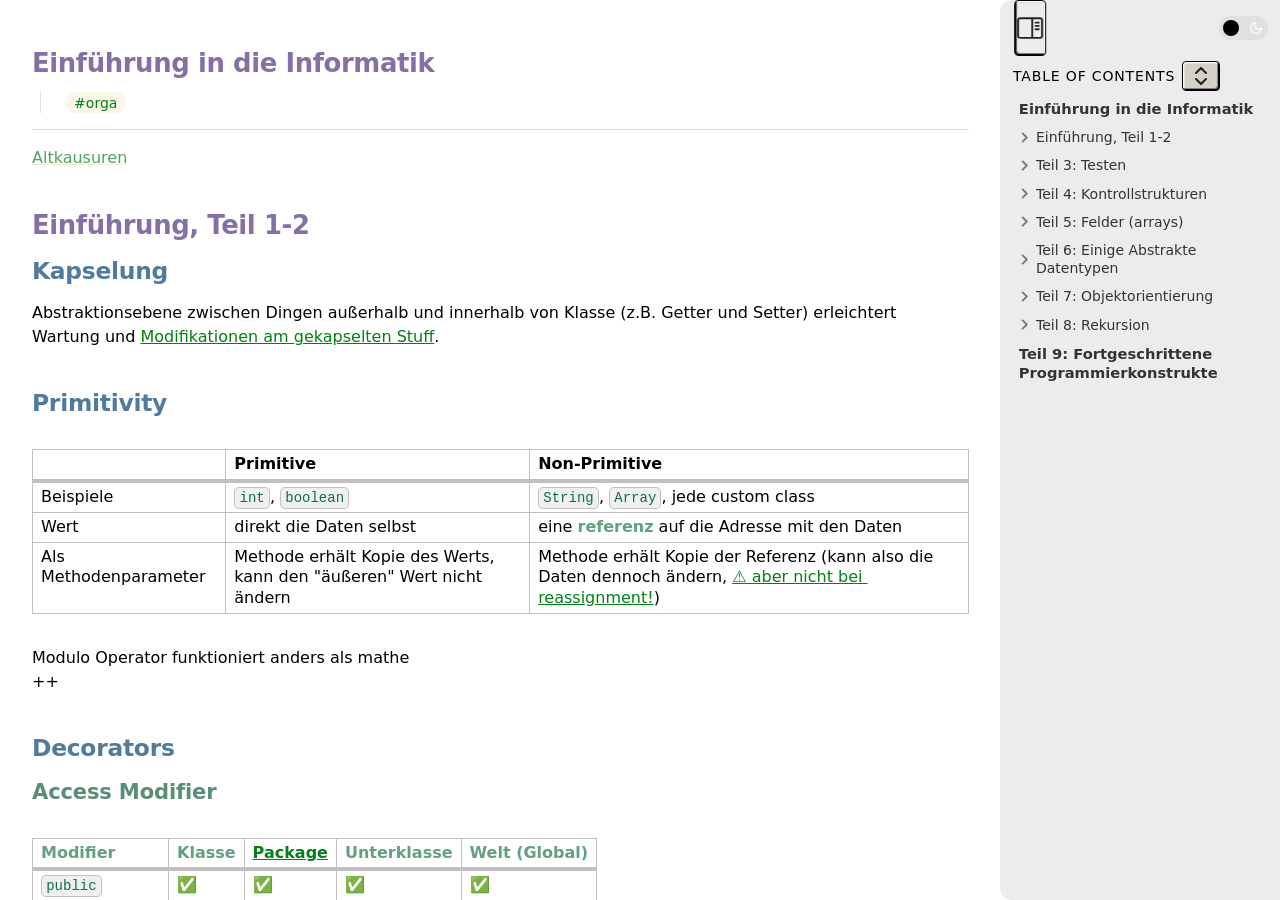
==== HTML Exports/einführung-in-die-informatik.html @ dd79abf9 "I immediately regret this commit." ====
<!DOCTYPE html> <html lang="en"><head>
<title>Einführung in die Informatik</title>
<base href=".">
<meta name="pathname" content="einführung-in-die-informatik.html">
<meta name="description" content="eidi - Einführung in die Informatik">
<meta property="og:title" content="Einführung in die Informatik">
<meta property="og:description" content="eidi - Einführung in die Informatik">
<meta property="og:type" content="website">
<meta property="og:url" content="einführung-in-die-informatik.html">
<meta property="og:image" content="attachments/pasted-image-20260131162811.png">
<meta charset="UTF-8"><meta property="og:site_name" content="eidi"><meta name="viewport" content="width=device-width, initial-scale=1.0, user-scalable=yes, minimum-scale=1.0, maximum-scale=5.0"><link rel="alternate" type="application/rss+xml" title="RSS Feed" href="site-lib/rss.xml"><script async="" id="webpage-script" src="site-lib/scripts/webpage.js" onload="this.onload=null;this.setAttribute(&quot;loaded&quot;, &quot;true&quot;)"></script><link rel="icon" href="site-lib/media/favicon.png"><link rel="stylesheet" href="site-lib/styles/obsidian.css"><link rel="stylesheet" href="site-lib/styles/theme.css"><link rel="preload" href="site-lib/styles/global-variable-styles.css" as="style" onload="this.onload=null;this.rel='stylesheet'"><noscript><link rel="stylesheet" href="site-lib/styles/global-variable-styles.css"></noscript><link rel="preload" href="site-lib/styles/main-styles.css" as="style" onload="this.onload=null;this.rel='stylesheet'"><noscript><link rel="stylesheet" href="site-lib/styles/main-styles.css"></noscript><style>body{--line-width:40em;--line-width-adaptive:40em;--file-line-width:40em;--sidebar-width:min(20em, 80vw);--collapse-arrow-size:11px;--tree-vertical-spacing:1.3em;--sidebar-margin:12px}:root{background-color:#202124}.sidebar{height:100%;font-size:14px;z-index:10;min-width:calc(var(--sidebar-width) + var(--divider-width-hover));max-width:calc(var(--sidebar-width) + var(--divider-width-hover));position:relative;overflow:hidden;overflow:clip;transition:min-width ease-in-out,max-width ease-in-out;transition-duration:.2s;contain:size}#left-sidebar{left:0}#right-sidebar{right:0}.sidebar.is-collapsed{min-width:0;max-width:0}.sidebar.floating{position:absolute}.sidebar .leaf-content{height:100%;min-width:calc(var(--sidebar-width) - var(--divider-width-hover));top:0;padding:var(--sidebar-margin);padding-top:4em;line-height:var(--line-height-tight);background-color:var(--background-secondary);transition:background-color,border-right,border-left,box-shadow;transition-duration:var(--color-fade-speed);transition-timing-function:ease-in-out;position:absolute;display:flex;flex-direction:column}.sidebar:not(.is-collapsed) .leaf-content{min-width:calc(max(100%,var(--sidebar-width)) - 3px);max-width:calc(max(100%,var(--sidebar-width)) - 3px)}#left-sidebar-content{left:0;border-top-right-radius:var(--radius-l);border-bottom-right-radius:var(--radius-l)}#right-sidebar-content{right:0;border-top-left-radius:var(--radius-l);border-bottom-left-radius:var(--radius-l)}.sidebar #left-sidebar-content,.sidebar #right-sidebar-content{contain:none!important;container-type:normal!important;animation:none!important}.sidebar:has(.leaf-content:empty):has(.topbar-content:empty){display:none}.sidebar-topbar{height:calc(2.3em + 2 * var(--sidebar-margin));width:var(--sidebar-width);padding:var(--sidebar-margin);z-index:1;position:fixed;display:flex;align-items:center;transition:width ease-in-out;transition-duration:inherit}.sidebar.is-collapsed .sidebar-topbar{width:calc(2.3em + var(--sidebar-margin) * 2)}.sidebar .sidebar-topbar.is-collapsed{width:0}#left-sidebar .sidebar-topbar{left:0;flex-direction:row;border-top-right-radius:var(--radius-l)}#right-sidebar .sidebar-topbar{right:0;flex-direction:row-reverse;border-top-left-radius:var(--radius-l)}#left-sidebar .topbar-content{margin-right:calc(2.3em + var(--sidebar-margin));flex-direction:row}#right-sidebar .topbar-content{margin-left:calc(2.3em + var(--sidebar-margin));flex-direction:row-reverse}.topbar-content{overflow:hidden visible;overflow:clip visible;width:100%;height:100%;display:flex;align-items:center;transition:inherit}.sidebar.is-collapsed .topbar-content{width:0;transition:inherit}.clickable-icon.sidebar-collapse-icon{background-color:transparent;color:var(--icon-color-focused);padding:2px!important;margin:0!important;height:100%!important;width:2.3em!important;margin-inline:0.14em!important;position:absolute}#left-sidebar .clickable-icon.sidebar-collapse-icon{transform:rotateY(180deg);right:var(--sidebar-margin)}#right-sidebar .clickable-icon.sidebar-collapse-icon{transform:rotateY(180deg);left:var(--sidebar-margin)}.clickable-icon.sidebar-collapse-icon svg.svg-icon{width:100%;height:100%}.feature-title{margin-left:1px;text-transform:uppercase;letter-spacing:.06em;margin-top:.75em;margin-bottom:.75em}.feature-header{display:flex;align-items:center;padding-top:0;font-size:1em;padding-left:0}body.floating-sidebars .sidebar{position:absolute}body{transition:background-color var(--color-fade-speed) ease-in-out}#navbar:not(:empty){display:flex;align-items:center;justify-content:space-between;padding:.5em 1em;width:100%}#main{display:flex;flex-direction:column;height:100%;width:100%;align-items:stretch;justify-content:center}#main-horizontal{display:flex;flex-direction:row;flex-grow:1;width:100%;align-items:stretch;justify-content:center}#center-content{flex-basis:100%;max-width:100%;width:100%;height:100%;display:flex;flex-direction:column;align-items:center;transition:opacity .2s ease-in-out;contain:inline-size}.hide{opacity:0!important;transition:opacity .2s ease-in-out;pointer-events:none}#center-content>.obsidian-document{padding-left:2em;padding-right:1em;margin-bottom:0;width:100%;width:-webkit-fill-available;width:-moz-available;width:fill-available;transition:background-color var(--color-fade-speed) ease-in-out;border-top-right-radius:var(--window-radius,var(--radius-m));border-top-left-radius:var(--window-radius,var(--radius-m));overflow-x:hidden!important;overflow-y:auto!important;display:flex!important;flex-direction:column!important;align-items:center!important;contain:inline-size}body #center-content>.obsidian-document>.markdown-preview-sizer{padding-bottom:80vh;width:100%;max-width:var(--line-width);flex-basis:var(--line-width);transition:background-color var(--color-fade-speed) ease-in-out;contain:inline-size}#center-content>.obsidian-document>div{width:100%!important;transition:background-color var(--color-fade-speed) ease-in-out;contain:inline-size}#center-content>.obsidian-document:not([data-type=markdown]).embed{display:flex;padding:1em;height:100%;width:100%;align-items:center;justify-content:center}#center-content>.obsidian-document:not([data-type=markdown]).embed>*{max-width:100%;max-height:100%;object-fit:contain}:not(h1,h2,h3,h4,h5,h6,li):has(> :is(.math,table)){overflow-x:auto!important}#center-content>.obsidian-document:not([data-type=markdown]){overflow-x:auto;contain:content;padding:0;margin:0;height:100%}.obsidian-document[data-type=attachment]{display:flex;flex-direction:column;align-items:center;justify-content:center;height:100%;width:100%}.obsidian-document[data-type=attachment]>*{outline:0;border:none;box-shadow:none}.obsidian-document[data-type=attachment] :is(img){max-width:90%;max-height:90%;object-fit:contain}.obsidian-document[data-type=attachment]>:is(audio){width:100%;max-width:min(90%,var(--line-width))}.obsidian-document[data-type=attachment]>:is(embed,iframe,video){width:100%;height:100%;max-width:100%;max-height:100%;object-fit:contain}.canvas-wrapper>:is(.header,.footer){z-index:100;position:absolute;display:flex;justify-content:center;flex-direction:column;width:100%;align-items:center}.scroll-highlight{position:absolute;width:100%;height:100%;pointer-events:none;z-index:1000;background-color:hsla(var(--color-accent-hsl),.25);opacity:0;padding:1em;inset:50%;translate:-50% -50%;border-radius:var(--radius-s)}</style><script defer="">async function loadIncludes(){let e=document.querySelectorAll("link[itemprop='include']");for(const t of e){let e=t.getAttribute("href");try{let o="";if(e.startsWith("https:")||e.startsWith("http:")||"file:"!=window.location.protocol){const n=await fetch(e);if(!n.ok){console.log("Could not include file: "+e),t?.remove();continue}o=await n.text()}else{const t=document.getElementById(btoa(encodeURI(e)));if(t){const e=JSON.parse(decodeURI(atob(t.getAttribute("value")??"")));o=e?.data??""}}let n=document.createRange().createContextualFragment(o);t.before(n),t.remove(),console.log("Included text: "+o),console.log("Included file: "+e)}catch(o){t?.remove(),console.log("Could not include file: "+e,o);continue}}}document.addEventListener("DOMContentLoaded",(()=>{loadIncludes()}));let isFileProtocol="file:"==location.protocol;function waitLoadScripts(e,t){let o=e.map((e=>document.getElementById(e+"-script")));!function e(n){let l=o[n],c=n+1;l?(l&&"true"!=l.getAttribute("loaded")||n<o.length&&e(c),n<o.length&&l.addEventListener("load",(()=>e(c)))):n<o.length?e(c):t()}(0)}</script></head><body class="publish css-settings-manager styled-scrollbars show-inline-title show-ribbon is-focused"><script defer="">let theme=localStorage.getItem("theme")||(window.matchMedia("(prefers-color-scheme: dark)").matches?"dark":"light");"dark"==theme?(document.body.classList.add("theme-dark"),document.body.classList.remove("theme-light")):(document.body.classList.add("theme-light"),document.body.classList.remove("theme-dark")),window.innerWidth<480?document.body.classList.add("is-phone"):window.innerWidth<768?document.body.classList.add("is-tablet"):window.innerWidth<1024?document.body.classList.add("is-small-screen"):document.body.classList.add("is-large-screen")</script><div class="parsed-feature-container" style="display: contents;"><link itemprop="include" href="site-lib/html/custom-head-content-content.html"></div><div id="main"><div id="navbar"></div><div id="main-horizontal"><div id="left-content" class="leaf" style="--sidebar-width: var(--sidebar-width-left);"><div id="left-sidebar" class="sidebar"><div class="sidebar-handle"></div><div class="sidebar-topbar"><div class="topbar-content"></div><div class="clickable-icon sidebar-collapse-icon"><svg xmlns="http://www.w3.org/2000/svg" width="100%" height="100%" viewBox="0 0 24 24" fill="none" stroke="currentColor" stroke-width="3" stroke-linecap="round" stroke-linejoin="round" class="svg-icon"><path d="M21 3H3C1.89543 3 1 3.89543 1 5V19C1 20.1046 1.89543 21 3 21H21C22.1046 21 23 20.1046 23 19V5C23 3.89543 22.1046 3 21 3Z"></path><path d="M10 4V20"></path><path d="M4 7H7"></path><path d="M4 10H7"></path><path d="M4 13H7"></path></svg></div></div><div class="sidebar-content-wrapper"><div id="left-sidebar-content" class="leaf-content"></div></div><script defer="">let ls = document.querySelector("#left-sidebar"); ls.classList.toggle("is-collapsed", window.innerWidth < 768); ls.style.setProperty("--sidebar-width", localStorage.getItem("sidebar-left-width"));</script></div></div><div id="center-content" class="leaf"><div class="obsidian-document markdown-preview-view markdown-rendered node-insert-event allow-fold-headings allow-fold-lists show-indentation-guide is-readable-line-width" data-type="markdown"><style id="MJX-CHTML-styles"></style><pre class="frontmatter language-yaml" style="display: none;"><code class="language-yaml is-loaded"><span class="token key atrule">tags</span><span class="token punctuation">:</span> orga
<span class="token key atrule">fertig</span><span class="token punctuation">:</span> <span class="token boolean important">false</span>
<span class="token key atrule">klausur</span><span class="token punctuation">:</span> <span class="token datetime number">2026-02-09T00:00:00.000Z</span>
<span class="token key atrule">moodle</span><span class="token punctuation">:</span> <span class="token string">"[[https://eidi.tum.sexy]]"</span>
<span class="token key atrule">semester</span><span class="token punctuation">:</span> <span class="token number">1</span></code><button class="copy-code-button"><svg xmlns="http://www.w3.org/2000/svg" width="24" height="24" viewBox="0 0 24 24" fill="none" stroke="currentColor" stroke-width="2" stroke-linecap="round" stroke-linejoin="round" class="svg-icon lucide-copy"><rect x="8" y="8" width="14" height="14" rx="2" ry="2"></rect><path d="M4 16c-1.1 0-2-.9-2-2V4c0-1.1.9-2 2-2h10c1.1 0 2 .9 2 2"></path></svg></button></pre><div class="markdown-preview-sizer markdown-preview-section"><div class="header"><h1 class="page-title heading inline-title" id="Einführung_in_die_Informatik_0">Einführung in die Informatik</h1><div class="data-bar"></div></div><div class="markdown-preview-pusher" style="width: 1px; height: 0.1px; margin-bottom: 0px;"></div><div class="el-p"><p dir="auto"><a data-href="Altkausuren" href="module/semester-1/eidi/altkausuren.html" class="internal-link" target="_self" rel="noopener nofollow">Altkausuren</a></p></div><div class="el-h1"><h1 data-heading="Einführung, Teil 1-2" dir="auto" class="heading" id="Einführung,_Teil_1-2_0"><span class="heading-collapse-indicator collapse-indicator collapse-icon"><svg xmlns="http://www.w3.org/2000/svg" width="24" height="24" viewBox="0 0 24 24" fill="none" stroke="currentColor" stroke-width="2" stroke-linecap="round" stroke-linejoin="round" class="svg-icon right-triangle"><path d="M3 8L12 17L21 8"></path></svg></span>Einführung, Teil 1-2</h1></div><div class="el-h2"><h2 data-heading="Kapselung" dir="auto" class="heading" id="Kapselung_0"><span class="heading-collapse-indicator collapse-indicator collapse-icon"><svg xmlns="http://www.w3.org/2000/svg" width="24" height="24" viewBox="0 0 24 24" fill="none" stroke="currentColor" stroke-width="2" stroke-linecap="round" stroke-linejoin="round" class="svg-icon right-triangle"><path d="M3 8L12 17L21 8"></path></svg></span>Kapselung</h2></div><div class="el-p"><p dir="auto">Abstraktionsebene zwischen Dingen außerhalb und innerhalb von Klasse (z.B. Getter und Setter) erleichtert Wartung und <a data-tooltip-position="top" aria-label="Komposition statt Vererbung!" data-href="#Komposition statt Vererbung!" href="einführung-in-die-informatik.html#Komposition_statt_Vererbung!_0" class="internal-link" target="_self" rel="noopener nofollow">Modifikationen am gekapselten Stuff</a>.</p></div><div class="el-h2"><h2 data-heading="Primitivity" dir="auto" class="heading" id="Primitivity_0"><span class="heading-collapse-indicator collapse-indicator collapse-icon"><svg xmlns="http://www.w3.org/2000/svg" width="24" height="24" viewBox="0 0 24 24" fill="none" stroke="currentColor" stroke-width="2" stroke-linecap="round" stroke-linejoin="round" class="svg-icon right-triangle"><path d="M3 8L12 17L21 8"></path></svg></span>Primitivity</h2></div><div class="el-table" dir="auto" style="overflow-x: auto;"><table>
<thead>
<tr>
<th dir="auto"></th>
<th dir="ltr">Primitive</th>
<th dir="ltr">Non-Primitive</th>
</tr>
</thead>
<tbody>
<tr>
<td dir="ltr">Beispiele</td>
<td dir="ltr"><code>int</code>, <code>boolean</code></td>
<td dir="ltr"><code>String</code>, <code>Array</code>, jede custom class</td>
</tr>
<tr>
<td dir="ltr">Wert</td>
<td dir="ltr">direkt die Daten selbst</td>
<td dir="ltr">eine <strong>referenz</strong> auf die Adresse mit den Daten</td>
</tr>
<tr>
<td dir="ltr">Als Methodenparameter</td>
<td dir="ltr">Methode erhält Kopie des Werts, kann den "äußeren" Wert nicht ändern</td>
<td dir="ltr">Methode erhält Kopie der Referenz (kann also die Daten dennoch ändern, <a data-tooltip-position="top" aria-label="Call-by-Value (Referenzen)" data-href="#Call-by-Value (Referenzen)" href="einführung-in-die-informatik.html#Call-by-Value_(Referenzen)_0" class="internal-link" target="_self" rel="noopener nofollow">⚠️ aber nicht bei reassignment!</a>)</td>
</tr>
</tbody>
</table></div><div class="el-p"><p dir="auto">Modulo Operator funktioniert anders als mathe<br>
++ </p></div><div class="el-h2"><h2 data-heading="Decorators" dir="auto" class="heading" id="Decorators_0"><span class="heading-collapse-indicator collapse-indicator collapse-icon"><svg xmlns="http://www.w3.org/2000/svg" width="24" height="24" viewBox="0 0 24 24" fill="none" stroke="currentColor" stroke-width="2" stroke-linecap="round" stroke-linejoin="round" class="svg-icon right-triangle"><path d="M3 8L12 17L21 8"></path></svg></span>Decorators</h2></div><div class="el-h3"><h3 data-heading="Access Modifier" dir="auto" class="heading" id="Access_Modifier_0"><span class="heading-collapse-indicator collapse-indicator collapse-icon"><svg xmlns="http://www.w3.org/2000/svg" width="24" height="24" viewBox="0 0 24 24" fill="none" stroke="currentColor" stroke-width="2" stroke-linecap="round" stroke-linejoin="round" class="svg-icon right-triangle"><path d="M3 8L12 17L21 8"></path></svg></span>Access Modifier</h3></div><div class="el-table" dir="ltr" style="overflow-x: auto;"><table>
<thead>
<tr>
<th dir="ltr"><strong>Modifier</strong></th>
<th dir="ltr"><strong>Klasse</strong></th>
<th dir="ltr"><strong><a data-href="#Package" href="einführung-in-die-informatik.html#Package_0" class="internal-link" target="_self" rel="noopener nofollow">Package</a></strong></th>
<th dir="ltr"><strong>Unterklasse</strong></th>
<th dir="ltr"><strong>Welt (Global)</strong></th>
</tr>
</thead>
<tbody>
<tr>
<td dir="ltr"><code>public</code></td>
<td dir="auto">✅</td>
<td dir="auto">✅</td>
<td dir="auto">✅</td>
<td dir="auto">✅</td>
</tr>
<tr>
<td dir="ltr"><code>protected</code></td>
<td dir="auto">✅</td>
<td dir="auto">✅</td>
<td dir="auto">✅</td>
<td dir="auto">❌</td>
</tr>
<tr>
<td dir="ltr"><em>(kein Keyword)</em></td>
<td dir="auto">✅</td>
<td dir="auto">✅</td>
<td dir="auto">❌</td>
<td dir="auto">❌</td>
</tr>
<tr>
<td dir="ltr"><code>private</code></td>
<td dir="auto">✅</td>
<td dir="auto">❌</td>
<td dir="auto">❌</td>
<td dir="auto">❌</td>
</tr>
</tbody>
</table></div><div class="el-h3"><h3 data-heading="Other Keywords" dir="auto" class="heading" id="Other_Keywords_0"><span class="heading-collapse-indicator collapse-indicator collapse-icon"><svg xmlns="http://www.w3.org/2000/svg" width="24" height="24" viewBox="0 0 24 24" fill="none" stroke="currentColor" stroke-width="2" stroke-linecap="round" stroke-linejoin="round" class="svg-icon right-triangle"><path d="M3 8L12 17L21 8"></path></svg></span>Other Keywords</h3></div><div class="el-table" dir="ltr" style="overflow-x: auto;"><table>
<thead>
<tr>
<th dir="ltr"><em>decorator</em></th>
<th dir="ltr"><em>function</em></th>
</tr>
</thead>
<tbody>
<tr>
<td dir="ltr"><code>abstract</code></td>
<td dir="ltr">- Methoden: Deklarierung ohne Implementierung<br>- Klassen: uninstanziierbar -&gt; kann keine Objekte haben (see also: <a data-tooltip-position="top" aria-label="Abstraktion/ Interface s" data-href="#Abstraktion/ Interface s" href="#Abstraktion/ Interface s" class="internal-link" target="_self" rel="noopener nofollow">Interfaces</a>)<br>- Alle Klassen, die mindestens eine <code>abstract</code> Methode haben, <strong>müssen</strong> <code>abstract</code> sein</td>
</tr>
<tr>
<td dir="ltr"><code>final</code></td>
<td dir="ltr">- Variablen<br>  - <a data-tooltip-position="top" aria-label="Primitivity" data-href="#Primitivity" href="einführung-in-die-informatik.html#Primitivity_0" class="internal-link" target="_self" rel="noopener nofollow">primitives</a>: Konstanter Wert (kann nicht in <strong>runtime</strong> geändert werden)<br>  - <a data-tooltip-position="top" aria-label="Primitivity" data-href="#Primitivity" href="einführung-in-die-informatik.html#Primitivity_0" class="internal-link" target="_self" rel="noopener nofollow">non-primitives</a>: nur der Wert, also die Referenz ist <code>final</code>, nicht die Daten auf die sie zeigt<br>- Klassen: kann nicht&nbsp;<strong><a data-tooltip-position="top" aria-label="Abstraktion/ Interface s" data-href="#Abstraktion/ Interface s" href="#Abstraktion/ Interface s" class="internal-link" target="_self" rel="noopener nofollow">extended</a></strong> werden</td>
</tr>
<tr>
<td dir="ltr"><code>static</code></td>
<td dir="ltr">- Gehört nicht dem jeweiligen Objekt, sondern der Klasse an sich<br>- Kann ohne bestimmte Referenz auf oder Existenz eines Objekts verwendet werden<br>- Useful für Konstanten (mit <code>static</code>) oder id (<code>static int count=count; int id=count++;</code><sup data-footnote-id="fnref-1-8d0d6c160b3f7f67" class="footnote-ref" id="fnref-1-8d0d6c160b3f7f67"><a data-footref="2" href="#fn-1-8d0d6c160b3f7f67" class="footnote-link" target="_self" rel="noopener nofollow">[1]</a></sup>)</td>
</tr>
</tbody>
</table></div><div></div><div class="el-h3"><h3 data-heading="Package" dir="auto" class="heading" id="Package_0"><span class="heading-collapse-indicator collapse-indicator collapse-icon"><svg xmlns="http://www.w3.org/2000/svg" width="24" height="24" viewBox="0 0 24 24" fill="none" stroke="currentColor" stroke-width="2" stroke-linecap="round" stroke-linejoin="round" class="svg-icon right-triangle"><path d="M3 8L12 17L21 8"></path></svg></span>Package</h3></div><div class="el-ul"><ul class="has-list-bullet">
<li data-line="0" dir="auto"><span class="list-bullet"></span>Zur Gruppierung verwandter Klassen</li>
<li data-line="1" dir="auto"><span class="list-bullet"></span>Alle Klassen in einem File sind in einem Package</li>
<li data-line="2" dir="auto"><span class="list-bullet"></span>Für Package mit mehreren Files: Ordner <code>myPackage</code> machen und die Files darin mit <code>package myPackage;</code> versehen</li>
</ul></div><div class="el-h2"><h2 data-heading="Call-by-Value (Referenzen)" dir="auto" class="heading" id="Call-by-Value_(Referenzen)_0"><span class="heading-collapse-indicator collapse-indicator collapse-icon"><svg xmlns="http://www.w3.org/2000/svg" width="24" height="24" viewBox="0 0 24 24" fill="none" stroke="currentColor" stroke-width="2" stroke-linecap="round" stroke-linejoin="round" class="svg-icon right-triangle"><path d="M3 8L12 17L21 8"></path></svg></span>Call-by-Value (Referenzen)</h2></div><div class="el-p"><p dir="auto">Bei <a data-tooltip-position="top" aria-label="Primitivity" data-href="#Primitivity" href="einführung-in-die-informatik.html#Primitivity_0" class="internal-link" target="_self" rel="noopener nofollow">Non-Primitive</a> Methodenargumenten übergibt Java <strong>Kopien der Referenz</strong>. Modifizierung des Objekts (z.B. <code>arr[0]=1</code>) ändert das <strong>Original-Objekt im Heap</strong>. Reassignment der Variable auf (neues) Objekt (z.B. <code>arr = new int[1]</code>) ändert nur die <strong>lokale Kopie</strong> der Referenz und hat außen keine Auswirkung.</p></div><div class="el-h1"><h1 data-heading="Teil 3: Testen" dir="auto" class="heading" id="Teil_3_Testen_0"><span class="heading-collapse-indicator collapse-indicator collapse-icon"><svg xmlns="http://www.w3.org/2000/svg" width="24" height="24" viewBox="0 0 24 24" fill="none" stroke="currentColor" stroke-width="2" stroke-linecap="round" stroke-linejoin="round" class="svg-icon right-triangle"><path d="M3 8L12 17L21 8"></path></svg></span>Teil 3: Testen</h1></div><div class="el-h2"><h2 data-heading="Die Idee" dir="auto" class="heading" id="Die_Idee_0"><span class="heading-collapse-indicator collapse-indicator collapse-icon"><svg xmlns="http://www.w3.org/2000/svg" width="24" height="24" viewBox="0 0 24 24" fill="none" stroke="currentColor" stroke-width="2" stroke-linecap="round" stroke-linejoin="round" class="svg-icon right-triangle"><path d="M3 8L12 17L21 8"></path></svg></span>Die Idee</h2></div><div class="el-p"><p dir="auto">Die Idee (bei Unit-Tests, eigentlich gibts auch noch andere wie z.B. Implementation Tests aber nicht Stoff) ist folgende:<br>
Wir zerhacken unseren Code in die minimalen Bestandteile, idealerweise Funktionen ohne Side-Effects (nur Input und Output) und schreiben für jede Tests, bei denen wir Inputs providen und einen bestimmten Output dafür erwarten. So wissen wir direkt, wo genau der Fehler liegt. Wir schreiben sowohl Tests für das <strong>Base-Case</strong> (erwartbare Inputs), als auch für <strong>Edge Cases</strong> (weniger erwartbare Inputs). Eine gute Weise die Test-Cases zu strukturieren sind sogenannte Testklassen, bei denen man mit einer Reihe von Fallunterscheidungen alle möglichen Kombinationen und so alle Situationen abdeckt.</p></div><div class="el-div"><div data-callout-metadata="" data-callout-fold="" data-callout="info" class="callout"><div class="callout-title" dir="auto"><div class="callout-icon"><svg xmlns="http://www.w3.org/2000/svg" width="24" height="24" viewBox="0 0 24 24" fill="none" stroke="currentColor" stroke-width="2" stroke-linecap="round" stroke-linejoin="round" class="svg-icon lucide-info"><circle cx="12" cy="12" r="10"></circle><path d="M12 16v-4"></path><path d="M12 8h.01"></path></svg></div><div class="callout-title-inner">Welcome to Reality</div></div><div class="callout-content">
<p dir="auto">Meistens geht das mit dem Zerhacken nicht so schön, weil viele Methoden in der echten Welt inheränt Side-Effects haben (außer man ist auf Hascell-FP-Trip). Ich muss z.B. auf Arbeit oft Unit Tests schreiben für Methoden die auf ne DB zugreifen. Oder die Methode ist abgesehen von den Parametern noch von anderem Stuff abhängig, wie z.B. Datum. Hier braucht man dann Mocking, wodurch man versucht, möglichst nur die Methode im Test zu testen und alles andere zu imitieren und damit abzuschotten.</p>
</div></div></div><div class="el-h2"><h2 data-heading="Syntax" dir="auto" class="heading" id="Syntax_0"><span class="heading-collapse-indicator collapse-indicator collapse-icon"><svg xmlns="http://www.w3.org/2000/svg" width="24" height="24" viewBox="0 0 24 24" fill="none" stroke="currentColor" stroke-width="2" stroke-linecap="round" stroke-linejoin="round" class="svg-icon right-triangle"><path d="M3 8L12 17L21 8"></path></svg></span>Syntax</h2></div><div class="el-pre"><pre><code data-line="0">@Test  // Test annotation
public void testForBitFlip(){
    int a = 6;
    int b = 7;
    int c = a+b;
    assertEquals(c,13); // assert-Keyword (there's a bunch)
}
</code><button class="copy-code-button"><svg xmlns="http://www.w3.org/2000/svg" width="24" height="24" viewBox="0 0 24 24" fill="none" stroke="currentColor" stroke-width="2" stroke-linecap="round" stroke-linejoin="round" class="svg-icon lucide-copy"><rect x="8" y="8" width="14" height="14" rx="2" ry="2"></rect><path d="M4 16c-1.1 0-2-.9-2-2V4c0-1.1.9-2 2-2h10c1.1 0 2 .9 2 2"></path></svg></button></pre></div><div class="el-div"><div data-callout-metadata="" data-callout-fold="" data-callout="danger" class="callout"><div class="callout-title" dir="auto"><div class="callout-icon"><svg xmlns="http://www.w3.org/2000/svg" width="24" height="24" viewBox="0 0 24 24" fill="none" stroke="currentColor" stroke-width="2" stroke-linecap="round" stroke-linejoin="round" class="svg-icon lucide-zap"><path d="M4 14a1 1 0 0 1-.78-1.63l9.9-10.2a.5.5 0 0 1 .86.46l-1.92 6.02A1 1 0 0 0 13 10h7a1 1 0 0 1 .78 1.63l-9.9 10.2a.5.5 0 0 1-.86-.46l1.92-6.02A1 1 0 0 0 11 14z"></path></svg></div><div class="callout-title-inner">Niemals <a data-tooltip-position="top" aria-label="Primitivity" data-href="#Primitivity" href="einführung-in-die-informatik.html#Primitivity_0" class="internal-link" target="_self" rel="noopener nofollow">Non-Primitives</a> mit <code>==</code> vergleichen!</div></div><div class="callout-content">
<p dir="auto">Dann vergleichst du nur deren Referenzen du <mark>Dulli</mark>. Mach einfach <code>asssertEquals()</code> du <mark>Dulli</mark>.</p>
</div></div></div><div class="el-h1"><h1 data-heading="Teil 4: Kontrollstrukturen" dir="auto" class="heading" id="Teil_4_Kontrollstrukturen_0"><span class="heading-collapse-indicator collapse-indicator collapse-icon"><svg xmlns="http://www.w3.org/2000/svg" width="24" height="24" viewBox="0 0 24 24" fill="none" stroke="currentColor" stroke-width="2" stroke-linecap="round" stroke-linejoin="round" class="svg-icon right-triangle"><path d="M3 8L12 17L21 8"></path></svg></span>Teil 4: Kontrollstrukturen</h1></div><div class="el-h2"><h2 data-heading="broooo free" dir="auto" class="heading" id="broooo_free_0"><span class="heading-collapse-indicator collapse-indicator collapse-icon"><svg xmlns="http://www.w3.org/2000/svg" width="24" height="24" viewBox="0 0 24 24" fill="none" stroke="currentColor" stroke-width="2" stroke-linecap="round" stroke-linejoin="round" class="svg-icon right-triangle"><path d="M3 8L12 17L21 8"></path></svg></span>broooo free</h2></div><div class="el-h1"><h1 data-heading="Teil 5: Felder (arrays)" dir="auto" class="heading" id="Teil_5_Felder_(arrays)_0"><span class="heading-collapse-indicator collapse-indicator collapse-icon"><svg xmlns="http://www.w3.org/2000/svg" width="24" height="24" viewBox="0 0 24 24" fill="none" stroke="currentColor" stroke-width="2" stroke-linecap="round" stroke-linejoin="round" class="svg-icon right-triangle"><path d="M3 8L12 17L21 8"></path></svg></span>Teil 5: Felder (arrays)</h1></div><div class="el-p"><p dir="auto">auch free außer</p></div><div class="el-h2"><h2 data-heading="Matrixmultiplikation" dir="auto" class="heading" id="Matrixmultiplikation_0"><span class="heading-collapse-indicator collapse-indicator collapse-icon"><svg xmlns="http://www.w3.org/2000/svg" width="24" height="24" viewBox="0 0 24 24" fill="none" stroke="currentColor" stroke-width="2" stroke-linecap="round" stroke-linejoin="round" class="svg-icon right-triangle"><path d="M3 8L12 17L21 8"></path></svg></span>Matrixmultiplikation</h2></div><div class="el-pre"><pre><code data-line="0">for i in zeilen:
	for j in spalten:
		skalarprodukt(i,j)
		
skalarprodukt(a,b):
	for i,j in a,b:
		output+= i*j
</code><button class="copy-code-button"><svg xmlns="http://www.w3.org/2000/svg" width="24" height="24" viewBox="0 0 24 24" fill="none" stroke="currentColor" stroke-width="2" stroke-linecap="round" stroke-linejoin="round" class="svg-icon lucide-copy"><rect x="8" y="8" width="14" height="14" rx="2" ry="2"></rect><path d="M4 16c-1.1 0-2-.9-2-2V4c0-1.1.9-2 2-2h10c1.1 0 2 .9 2 2"></path></svg></button></pre></div><div class="el-h1"><h1 data-heading="Teil 6: Einige Abstrakte Datentypen" dir="auto" class="heading" id="Teil_6_Einige_Abstrakte_Datentypen_0"><span class="heading-collapse-indicator collapse-indicator collapse-icon"><svg xmlns="http://www.w3.org/2000/svg" width="24" height="24" viewBox="0 0 24 24" fill="none" stroke="currentColor" stroke-width="2" stroke-linecap="round" stroke-linejoin="round" class="svg-icon right-triangle"><path d="M3 8L12 17L21 8"></path></svg></span>Teil 6: Einige Abstrakte Datentypen</h1></div><div class="el-h2"><h2 data-heading="Allgemein" dir="auto" class="heading" id="Allgemein_0"><span class="heading-collapse-indicator collapse-indicator collapse-icon"><svg xmlns="http://www.w3.org/2000/svg" width="24" height="24" viewBox="0 0 24 24" fill="none" stroke="currentColor" stroke-width="2" stroke-linecap="round" stroke-linejoin="round" class="svg-icon right-triangle"><path d="M3 8L12 17L21 8"></path></svg></span>Allgemein</h2></div><div class="el-h3"><h3 data-heading="Implementierung" dir="auto" class="heading" id="Implementierung_0"><span class="heading-collapse-indicator collapse-indicator collapse-icon"><svg xmlns="http://www.w3.org/2000/svg" width="24" height="24" viewBox="0 0 24 24" fill="none" stroke="currentColor" stroke-width="2" stroke-linecap="round" stroke-linejoin="round" class="svg-icon right-triangle"><path d="M3 8L12 17L21 8"></path></svg></span>Implementierung</h3></div><div class="el-h4"><h4 data-heading="Komposition statt Vererbung!" dir="auto" class="heading" id="Komposition_statt_Vererbung!_0"><span class="heading-collapse-indicator collapse-indicator collapse-icon"><svg xmlns="http://www.w3.org/2000/svg" width="24" height="24" viewBox="0 0 24 24" fill="none" stroke="currentColor" stroke-width="2" stroke-linecap="round" stroke-linejoin="round" class="svg-icon right-triangle"><path d="M3 8L12 17L21 8"></path></svg></span>Komposition statt Vererbung!</h4></div><div class="el-p"><p dir="auto">Wird eine Datenstruktur A durch Nutzung einer anderen Struktur B implementiert, ist <strong>Vererbung (<code>A extends B</code>) suboptimal</strong>, da B nicht <strong><a data-tooltip-position="top" aria-label="Kapselung" data-href="#Kapselung" href="einführung-in-die-informatik.html#Kapselung_0" class="internal-link" target="_self" rel="noopener nofollow">gekapselt</a></strong> bleibt (Bsp: <code>Stack extends ArrayList</code> erbt <code>add(0,x)</code>, was <strong>LIFO bricht</strong>). Durch <strong>Komposition</strong> (B als Attribut) bleibt man <strong>flexibel</strong>, falls B später gegen eine andere Struktur ausgetauscht werden soll.</p></div><div class="el-h4"><h4 data-heading="Generische Datentypen" dir="auto" class="heading" id="Generische_Datentypen_0"><span class="heading-collapse-indicator collapse-indicator collapse-icon"><svg xmlns="http://www.w3.org/2000/svg" width="24" height="24" viewBox="0 0 24 24" fill="none" stroke="currentColor" stroke-width="2" stroke-linecap="round" stroke-linejoin="round" class="svg-icon right-triangle"><path d="M3 8L12 17L21 8"></path></svg></span>Generische Datentypen</h4></div><div class="el-p"><p dir="auto">Die generische Form <strong><code>A&lt;B&gt;</code></strong> macht primär dann Sinn, wenn B den <strong>Typ der in A gespeicherten Elemente</strong> definiert (z.B. eine Liste von B-Objekten).</p></div><div class="el-h2"><h2 data-heading="Basic Strukturen" dir="auto" class="heading" id="Basic_Strukturen_0"><span class="heading-collapse-indicator collapse-indicator collapse-icon"><svg xmlns="http://www.w3.org/2000/svg" width="24" height="24" viewBox="0 0 24 24" fill="none" stroke="currentColor" stroke-width="2" stroke-linecap="round" stroke-linejoin="round" class="svg-icon right-triangle"><path d="M3 8L12 17L21 8"></path></svg></span>Basic Strukturen</h2></div><div class="el-p"><p dir="auto"><a data-href="Collections" href="module/semester-1/eidi/collections.html" class="internal-link" target="_self" rel="noopener nofollow">Collections</a></p></div><div class="el-h3"><h3 data-heading="List" dir="auto" class="heading" id="List_0"><span class="heading-collapse-indicator collapse-indicator collapse-icon"><svg xmlns="http://www.w3.org/2000/svg" width="24" height="24" viewBox="0 0 24 24" fill="none" stroke="currentColor" stroke-width="2" stroke-linecap="round" stroke-linejoin="round" class="svg-icon right-triangle"><path d="M3 8L12 17L21 8"></path></svg></span>List</h3></div><div class="el-p"><p dir="auto"><a data-href="Linked List" href="module/semester-1/eidi/linked-list.html" class="internal-link" target="_self" rel="noopener nofollow">Linked List</a></p></div><div class="el-h3"><h3 data-heading="Set" dir="auto" class="heading" id="Set_0"><span class="heading-collapse-indicator collapse-indicator collapse-icon"><svg xmlns="http://www.w3.org/2000/svg" width="24" height="24" viewBox="0 0 24 24" fill="none" stroke="currentColor" stroke-width="2" stroke-linecap="round" stroke-linejoin="round" class="svg-icon right-triangle"><path d="M3 8L12 17L21 8"></path></svg></span>Set</h3></div><div class="el-h3"><h3 data-heading="Map" dir="auto" class="heading" id="Map_0"><span class="heading-collapse-indicator collapse-indicator collapse-icon"><svg xmlns="http://www.w3.org/2000/svg" width="24" height="24" viewBox="0 0 24 24" fill="none" stroke="currentColor" stroke-width="2" stroke-linecap="round" stroke-linejoin="round" class="svg-icon right-triangle"><path d="M3 8L12 17L21 8"></path></svg></span>Map</h3></div><div class="el-h3"><h3 data-heading="[[Array]]" dir="auto" class="heading" id="[[Array]]_0"><span class="heading-collapse-indicator collapse-indicator collapse-icon"><svg xmlns="http://www.w3.org/2000/svg" width="24" height="24" viewBox="0 0 24 24" fill="none" stroke="currentColor" stroke-width="2" stroke-linecap="round" stroke-linejoin="round" class="svg-icon right-triangle"><path d="M3 8L12 17L21 8"></path></svg></span><a data-href="Array" href="module/semester-1/eidi/array.html" class="internal-link" target="_self" rel="noopener nofollow">Array</a></h3></div><div class="el-h3"><h3 data-heading="[[Hash Table]]" dir="auto" class="heading" id="[[Hash_Table]]_0"><span class="heading-collapse-indicator collapse-indicator collapse-icon"><svg xmlns="http://www.w3.org/2000/svg" width="24" height="24" viewBox="0 0 24 24" fill="none" stroke="currentColor" stroke-width="2" stroke-linecap="round" stroke-linejoin="round" class="svg-icon right-triangle"><path d="M3 8L12 17L21 8"></path></svg></span><a data-href="Hash Table" href="module/semester-1/eidi/hash-table.html" class="internal-link" target="_self" rel="noopener nofollow">Hash Table</a></h3></div><div class="el-h2"><h2 data-heading="Advanced Strukturen (mit [[#Basic Strukturen|obigen]] implementierbar)" dir="auto" class="heading" id="Advanced_Strukturen_(mit_[[#Basic_Strukturen|obigen]]_implementierbar)_0"><span class="heading-collapse-indicator collapse-indicator collapse-icon"><svg xmlns="http://www.w3.org/2000/svg" width="24" height="24" viewBox="0 0 24 24" fill="none" stroke="currentColor" stroke-width="2" stroke-linecap="round" stroke-linejoin="round" class="svg-icon right-triangle"><path d="M3 8L12 17L21 8"></path></svg></span>Advanced Strukturen (mit <a data-tooltip-position="top" aria-label="Basic Strukturen" data-href="#Basic Strukturen" href="einführung-in-die-informatik.html#Basic_Strukturen_0" class="internal-link" target="_self" rel="noopener nofollow">obigen</a> implementierbar)</h2></div><div class="el-h3"><h3 data-heading="[[Queue]] (FIFO)" dir="auto" class="heading" id="[[Queue]]_(FIFO)_0"><span class="heading-collapse-indicator collapse-indicator collapse-icon"><svg xmlns="http://www.w3.org/2000/svg" width="24" height="24" viewBox="0 0 24 24" fill="none" stroke="currentColor" stroke-width="2" stroke-linecap="round" stroke-linejoin="round" class="svg-icon right-triangle"><path d="M3 8L12 17L21 8"></path></svg></span><a data-href="Queue" href="module/semester-1/eidi/queue.html" class="internal-link" target="_self" rel="noopener nofollow">Queue</a> (FIFO)</h3></div><div class="el-h4"><h4 data-heading="[[Buffers]]" dir="auto" class="heading" id="[[Buffers]]_0"><span class="heading-collapse-indicator collapse-indicator collapse-icon"><svg xmlns="http://www.w3.org/2000/svg" width="24" height="24" viewBox="0 0 24 24" fill="none" stroke="currentColor" stroke-width="2" stroke-linecap="round" stroke-linejoin="round" class="svg-icon right-triangle"><path d="M3 8L12 17L21 8"></path></svg></span><a data-href="Buffers" href="module/semester-1/eidi/buffers.html" class="internal-link" target="_self" rel="noopener nofollow">Buffers</a></h4></div><div class="el-h5"><h5 data-heading="RingBuffer" dir="auto" class="heading" id="RingBuffer_0"><span class="heading-collapse-indicator collapse-indicator collapse-icon"><svg xmlns="http://www.w3.org/2000/svg" width="24" height="24" viewBox="0 0 24 24" fill="none" stroke="currentColor" stroke-width="2" stroke-linecap="round" stroke-linejoin="round" class="svg-icon right-triangle"><path d="M3 8L12 17L21 8"></path></svg></span>RingBuffer</h5></div><div class="el-h3"><h3 data-heading="[[Stack]] (LIFO)" dir="auto" class="heading" id="[[Stack]]_(LIFO)_0"><span class="heading-collapse-indicator collapse-indicator collapse-icon"><svg xmlns="http://www.w3.org/2000/svg" width="24" height="24" viewBox="0 0 24 24" fill="none" stroke="currentColor" stroke-width="2" stroke-linecap="round" stroke-linejoin="round" class="svg-icon right-triangle"><path d="M3 8L12 17L21 8"></path></svg></span><a data-href="Stack" href="module/semester-1/eidi/stack.html" class="internal-link" target="_self" rel="noopener nofollow">Stack</a> (LIFO)</h3></div><div class="el-h2"><h2 data-heading="Sorting Algs" dir="auto" class="heading" id="Sorting_Algs_0"><span class="heading-collapse-indicator collapse-indicator collapse-icon"><svg xmlns="http://www.w3.org/2000/svg" width="24" height="24" viewBox="0 0 24 24" fill="none" stroke="currentColor" stroke-width="2" stroke-linecap="round" stroke-linejoin="round" class="svg-icon right-triangle"><path d="M3 8L12 17L21 8"></path></svg></span>Sorting Algs</h2></div><div class="el-h3"><h3 data-heading="[[Bubble Sort]]" dir="auto" class="heading" id="[[Bubble_Sort]]_0"><span class="heading-collapse-indicator collapse-indicator collapse-icon"><svg xmlns="http://www.w3.org/2000/svg" width="24" height="24" viewBox="0 0 24 24" fill="none" stroke="currentColor" stroke-width="2" stroke-linecap="round" stroke-linejoin="round" class="svg-icon right-triangle"><path d="M3 8L12 17L21 8"></path></svg></span><a data-href="Bubble Sort" href="module/semester-1/eidi/bubble-sort.html" class="internal-link" target="_self" rel="noopener nofollow">Bubble Sort</a></h3></div><div class="el-h4"><h4 data-heading="[[Radix Sort]]" dir="auto" class="heading" id="[[Radix_Sort]]_0"><span class="heading-collapse-indicator collapse-indicator collapse-icon"><svg xmlns="http://www.w3.org/2000/svg" width="24" height="24" viewBox="0 0 24 24" fill="none" stroke="currentColor" stroke-width="2" stroke-linecap="round" stroke-linejoin="round" class="svg-icon right-triangle"><path d="M3 8L12 17L21 8"></path></svg></span><a data-href="Radix Sort" href="module/semester-1/eidi/radix-sort.html" class="internal-link" target="_self" rel="noopener nofollow">Radix Sort</a></h4></div><div class="el-h4"><h4 data-heading="[[Insertion Sort]]" dir="auto" class="heading" id="[[Insertion_Sort]]_0"><span class="heading-collapse-indicator collapse-indicator collapse-icon"><svg xmlns="http://www.w3.org/2000/svg" width="24" height="24" viewBox="0 0 24 24" fill="none" stroke="currentColor" stroke-width="2" stroke-linecap="round" stroke-linejoin="round" class="svg-icon right-triangle"><path d="M3 8L12 17L21 8"></path></svg></span><a data-href="Insertion Sort" href="module/semester-1/eidi/insertion-sort.html" class="internal-link" target="_self" rel="noopener nofollow">Insertion Sort</a></h4></div><div class="el-h4"><h4 data-heading="[[Merge Sort]]" dir="auto" class="heading" id="[[Merge_Sort]]_0"><span class="heading-collapse-indicator collapse-indicator collapse-icon"><svg xmlns="http://www.w3.org/2000/svg" width="24" height="24" viewBox="0 0 24 24" fill="none" stroke="currentColor" stroke-width="2" stroke-linecap="round" stroke-linejoin="round" class="svg-icon right-triangle"><path d="M3 8L12 17L21 8"></path></svg></span><a data-href="Merge Sort" href="module/semester-1/eidi/merge-sort.html" class="internal-link" target="_self" rel="noopener nofollow">Merge Sort</a></h4></div><div class="el-h4"><h4 data-heading="[[Selection Sort]]" dir="auto" class="heading" id="[[Selection_Sort]]_0"><span class="heading-collapse-indicator collapse-indicator collapse-icon"><svg xmlns="http://www.w3.org/2000/svg" width="24" height="24" viewBox="0 0 24 24" fill="none" stroke="currentColor" stroke-width="2" stroke-linecap="round" stroke-linejoin="round" class="svg-icon right-triangle"><path d="M3 8L12 17L21 8"></path></svg></span><a data-href="Selection Sort" href="module/semester-1/eidi/selection-sort.html" class="internal-link" target="_self" rel="noopener nofollow">Selection Sort</a></h4></div><div class="el-h1"><h1 data-heading="Teil 7: Objektorientierung" dir="auto" class="heading" id="Teil_7_Objektorientierung_0"><span class="heading-collapse-indicator collapse-indicator collapse-icon"><svg xmlns="http://www.w3.org/2000/svg" width="24" height="24" viewBox="0 0 24 24" fill="none" stroke="currentColor" stroke-width="2" stroke-linecap="round" stroke-linejoin="round" class="svg-icon right-triangle"><path d="M3 8L12 17L21 8"></path></svg></span>Teil 7: Objektorientierung</h1></div><div class="el-h2"><h2 data-heading="Vererbung" dir="auto" class="heading" id="Vererbung_0"><span class="heading-collapse-indicator collapse-indicator collapse-icon"><svg xmlns="http://www.w3.org/2000/svg" width="24" height="24" viewBox="0 0 24 24" fill="none" stroke="currentColor" stroke-width="2" stroke-linecap="round" stroke-linejoin="round" class="svg-icon right-triangle"><path d="M3 8L12 17L21 8"></path></svg></span>Vererbung</h2></div><div class="el-h2"><h2 data-heading="Polymorphie!" dir="auto" class="heading" id="Polymorphie!_0"><span class="heading-collapse-indicator collapse-indicator collapse-icon"><svg xmlns="http://www.w3.org/2000/svg" width="24" height="24" viewBox="0 0 24 24" fill="none" stroke="currentColor" stroke-width="2" stroke-linecap="round" stroke-linejoin="round" class="svg-icon right-triangle"><path d="M3 8L12 17L21 8"></path></svg></span>Polymorphie!</h2></div><div class="el-p"><p dir="auto"><a data-href="Polymorphie.pdf" href="module/semester-1/eidi/polymorphie.html" class="internal-link" target="_self" rel="noopener nofollow">Polymorphie.pdf</a><br>
<a data-href="Polymorphism" href="module/semester-1/eidi/polymorphism.html" class="internal-link" target="_self" rel="noopener nofollow">Polymorphism</a></p></div><div class="el-h3"><h3 data-heading="Statischer vs. Dynamischer Typ" dir="auto" class="heading" id="Statischer_vs._Dynamischer_Typ_0"><span class="heading-collapse-indicator collapse-indicator collapse-icon"><svg xmlns="http://www.w3.org/2000/svg" width="24" height="24" viewBox="0 0 24 24" fill="none" stroke="currentColor" stroke-width="2" stroke-linecap="round" stroke-linejoin="round" class="svg-icon right-triangle"><path d="M3 8L12 17L21 8"></path></svg></span>Statischer vs. Dynamischer Typ</h3></div><div class="el-p"><p dir="auto">Der <strong>statische Typ</strong> bestimmt die sichtbaren <strong><a data-tooltip-position="top" aria-label="Methodensignatur" data-href="#Methodensignatur" href="einführung-in-die-informatik.html#Methodensignatur_0" class="internal-link" target="_self" rel="noopener nofollow">Methodensignaturen</a></strong> für den Compiler; der <strong>dynamische Typ</strong> bestimmt die ausgeführte <strong>Implementierung</strong> der JVM.</p></div><div class="el-h3"><h3 data-heading="Methodensignatur" dir="auto" class="heading" id="Methodensignatur_0"><span class="heading-collapse-indicator collapse-indicator collapse-icon"><svg xmlns="http://www.w3.org/2000/svg" width="24" height="24" viewBox="0 0 24 24" fill="none" stroke="currentColor" stroke-width="2" stroke-linecap="round" stroke-linejoin="round" class="svg-icon right-triangle"><path d="M3 8L12 17L21 8"></path></svg></span>Methodensignatur</h3></div><div class="el-p"><p dir="auto">Name (nicht Return-Type), Parametertypen und Reihenfolge (nicht Namen)<br>
aka <mark>public static int</mark> <strong>method</strong>(<strong>String </strong><mark>hallo,</mark> <strong>int</strong> <mark>hallo</mark>)</p></div><div class="el-h3"><h3 data-heading="Generics &amp; Bounds" dir="auto" class="heading" id="Generics_&amp;_Bounds_0"><span class="heading-collapse-indicator collapse-indicator collapse-icon"><svg xmlns="http://www.w3.org/2000/svg" width="24" height="24" viewBox="0 0 24 24" fill="none" stroke="currentColor" stroke-width="2" stroke-linecap="round" stroke-linejoin="round" class="svg-icon right-triangle"><path d="M3 8L12 17L21 8"></path></svg></span>Generics &amp; Bounds</h3></div><div class="el-p"><p dir="auto">Bei <code>A&lt;U extends C&gt;</code> ist die Konstruktion <strong><code>new A&lt;C&gt;()</code></strong> erlaubt, da für die Typprüfung und Generics <strong>jede Klasse als Subtyp ihrer selbst</strong> betrachtet wird.</p></div><div class="el-h3"><h3 data-heading="Ambiguity Error" dir="auto" class="heading" id="Ambiguity_Error_0"><span class="heading-collapse-indicator collapse-indicator collapse-icon"><svg xmlns="http://www.w3.org/2000/svg" width="24" height="24" viewBox="0 0 24 24" fill="none" stroke="currentColor" stroke-width="2" stroke-linecap="round" stroke-linejoin="round" class="svg-icon right-triangle"><path d="M3 8L12 17L21 8"></path></svg></span>Ambiguity Error</h3></div><div class="el-p"><p dir="auto">Ein <strong>Compile-Fehler</strong>, wenn der Compiler bei überladenen Methoden <strong>keine eindeutige Signatur</strong> als "besten Match" bestimmen kann.</p></div><div class="el-h3"><h3 data-heading="Casting" dir="auto" class="heading" id="Casting_0"><span class="heading-collapse-indicator collapse-indicator collapse-icon"><svg xmlns="http://www.w3.org/2000/svg" width="24" height="24" viewBox="0 0 24 24" fill="none" stroke="currentColor" stroke-width="2" stroke-linecap="round" stroke-linejoin="round" class="svg-icon right-triangle"><path d="M3 8L12 17L21 8"></path></svg></span>Casting</h3></div><div class="el-pre"><pre class="language-java"><code data-line="0" class="language-java is-loaded">oldStaticType object <span class="token operator">=</span> <span class="token keyword">new</span> <span class="token function">dynamicType</span><span class="token punctuation">(</span><span class="token punctuation">)</span><span class="token punctuation">;</span>
newStaticType object <span class="token operator">=</span> <span class="token punctuation">(</span>newStaticType<span class="token punctuation">)</span> object<span class="token punctuation">;</span>
</code><button class="copy-code-button"><svg xmlns="http://www.w3.org/2000/svg" width="24" height="24" viewBox="0 0 24 24" fill="none" stroke="currentColor" stroke-width="2" stroke-linecap="round" stroke-linejoin="round" class="svg-icon lucide-copy"><rect x="8" y="8" width="14" height="14" rx="2" ry="2"></rect><path d="M4 16c-1.1 0-2-.9-2-2V4c0-1.1.9-2 2-2h10c1.1 0 2 .9 2 2"></path></svg></button></pre></div><div class="el-p"><p dir="auto">Erstellt ein neues Objekt mit dem alten <strong>dynamischen</strong> und dem in Klammern angegebenen neuen <strong>statischen</strong> Typ.<br>
Ein <strong>Upcast</strong> (von extender auf extendee) schränkt die <strong>Sichtbarkeit</strong> auf Methoden ein, die im <strong>statischen Zieltyp</strong> deklariert sind.</p></div><div class="el-h2"><h2 data-heading="Abstraktion/[[Interface]]s" dir="auto" class="heading" id="Abstraktion/[[Interface]]s_0"><span class="heading-collapse-indicator collapse-indicator collapse-icon"><svg xmlns="http://www.w3.org/2000/svg" width="24" height="24" viewBox="0 0 24 24" fill="none" stroke="currentColor" stroke-width="2" stroke-linecap="round" stroke-linejoin="round" class="svg-icon right-triangle"><path d="M3 8L12 17L21 8"></path></svg></span>Abstraktion/<a data-href="Interface" href="module/semester-1/eidi/interface.html" class="internal-link" target="_self" rel="noopener nofollow">Interface</a>s</h2></div><div class="el-p"><p dir="auto"><span alt="Pasted image 20260131162811.png" src="attachments/pasted-image-20260131162811.png" class="internal-embed media-embed image-embed is-loaded" target="_self" style="width: 500px; max-width: 100%;"><img alt="Pasted image 20260131162811.png" src="attachments/pasted-image-20260131162811.png" target="_self" style="width: 500px; max-width: 100%;"></span></p></div><div class="el-h2"><h2 data-heading="Enums" dir="auto" class="heading" id="Enums_0"><span class="heading-collapse-indicator collapse-indicator collapse-icon"><svg xmlns="http://www.w3.org/2000/svg" width="24" height="24" viewBox="0 0 24 24" fill="none" stroke="currentColor" stroke-width="2" stroke-linecap="round" stroke-linejoin="round" class="svg-icon right-triangle"><path d="M3 8L12 17L21 8"></path></svg></span>Enums</h2></div><div class="el-h1"><h1 data-heading="[[#Teil 8: Rekursion]]" dir="auto" class="heading" id="[[#Teil_8_Rekursion]]_0"><span class="heading-collapse-indicator collapse-indicator collapse-icon"><svg xmlns="http://www.w3.org/2000/svg" width="24" height="24" viewBox="0 0 24 24" fill="none" stroke="currentColor" stroke-width="2" stroke-linecap="round" stroke-linejoin="round" class="svg-icon right-triangle"><path d="M3 8L12 17L21 8"></path></svg></span><a data-href="#Teil 8: Rekursion" href="#Teil 8: Rekursion" class="internal-link" target="_self" rel="noopener nofollow">Teil 8: Rekursion</a></h1></div><div class="el-p"><p dir="auto">rekursion schmekursion sag ich immer</p></div><div class="el-ul"><ul class="has-list-bullet">
<li data-line="0" dir="auto"><span class="list-bullet"></span><a data-href="Binary Tree" href="module/semester-1/eidi/binary-tree.html" class="internal-link" target="_self" rel="noopener nofollow">Binary Tree</a></li>
<li data-line="1" dir="auto"><span class="list-bullet"></span><a data-href="Binary Search" href="module/semester-1/eidi/binary-search.html" class="internal-link" target="_self" rel="noopener nofollow">Binary Search</a></li>
<li data-line="2" dir="auto"><span class="list-bullet"></span><a data-href="Recursion" href="module/semester-1/eidi/recursion.html" class="internal-link" target="_self" rel="noopener nofollow">Recursion</a></li>
</ul></div><div class="el-h2"><h2 data-heading="Endrekursion (Tail-Call)" dir="auto" class="heading" id="Endrekursion_(Tail-Call)_0"><span class="heading-collapse-indicator collapse-indicator collapse-icon"><svg xmlns="http://www.w3.org/2000/svg" width="24" height="24" viewBox="0 0 24 24" fill="none" stroke="currentColor" stroke-width="2" stroke-linecap="round" stroke-linejoin="round" class="svg-icon right-triangle"><path d="M3 8L12 17L21 8"></path></svg></span>Endrekursion (Tail-Call)</h2></div><div class="el-h1"><h1 data-heading="Teil 9: Fortgeschrittene Programmierkonstrukte" dir="auto" class="heading" id="Teil_9_Fortgeschrittene_Programmierkonstrukte_0"><span class="heading-collapse-indicator collapse-indicator collapse-icon"><svg xmlns="http://www.w3.org/2000/svg" width="24" height="24" viewBox="0 0 24 24" fill="none" stroke="currentColor" stroke-width="2" stroke-linecap="round" stroke-linejoin="round" class="svg-icon right-triangle"><path d="M3 8L12 17L21 8"></path></svg></span>Teil 9: Fortgeschrittene Programmierkonstrukte</h1></div><div class="el-h2"></div><div class="el-ul"></div><div class="el-h2"></div><div class="el-table" dir="ltr" style="overflow-x: auto;"></div><div class="el-p"></div><div></div><div class="el-h2"></div><div class="el-table" dir="ltr" style="overflow-x: auto;"></div><div class="el-h2"></div><div class="el-h3"></div><div class="el-ul"></div><div class="el-h3"></div><div class="el-div"></div><div class="el-h4"></div><div class="el-table" dir="ltr" style="overflow-x: auto;"></div><div class="el-h4"></div><div class="el-table" dir="ltr" style="overflow-x: auto;"></div><div class="el-div"></div><div class="el-h3"></div><div class="el-p"></div><div class="el-h2"></div><div class="el-ul"></div><div class="el-h2"></div><div class="el-h2"></div><div class="el-h3"></div><div class="el-h1"></div><div class="el-p"></div><div class="el-h2"></div><div class="el-ul"></div><div class="el-h1"></div><div class="el-p"></div><div class="el-h1"></div><div class="el-h2"></div><div class="el-h2"></div><div class="el-h2"></div><div class="el-ul"></div><div></div><div class="el-section"></div><div class="footer"><div class="data-bar"></div></div></div></div></div><div id="right-content" class="leaf" style="--sidebar-width: var(--sidebar-width-right);"><div id="right-sidebar" class="sidebar"><div class="sidebar-handle"></div><div class="sidebar-topbar"><div class="topbar-content"><label class="theme-toggle-container" for="theme-toggle-input" id=""><input class="theme-toggle-input" type="checkbox" id="theme-toggle-input"><div class="toggle-background"></div></label></div><div class="clickable-icon sidebar-collapse-icon"><svg xmlns="http://www.w3.org/2000/svg" width="100%" height="100%" viewBox="0 0 24 24" fill="none" stroke="currentColor" stroke-width="3" stroke-linecap="round" stroke-linejoin="round" class="svg-icon"><path d="M21 3H3C1.89543 3 1 3.89543 1 5V19C1 20.1046 1.89543 21 3 21H21C22.1046 21 23 20.1046 23 19V5C23 3.89543 22.1046 3 21 3Z"></path><path d="M10 4V20"></path><path d="M4 7H7"></path><path d="M4 10H7"></path><path d="M4 13H7"></path></svg></div></div><div class="sidebar-content-wrapper"><div id="right-sidebar-content" class="leaf-content"><div id="outline" class=" tree-container"><div class="feature-header"><div class="feature-title">Table Of Contents</div><button class="clickable-icon nav-action-button tree-collapse-all is-collapsed" aria-label="Collapse All"><svg xmlns="http://www.w3.org/2000/svg" width="24" height="24" viewBox="0 0 24 24" fill="none" stroke="currentColor" stroke-width="2" stroke-linecap="round" stroke-linejoin="round"></svg></button></div><div class="tree-item is-collapsed" data-depth="1"><a class="tree-item-self is-clickable" href="einführung-in-die-informatik.html#Einführung_in_die_Informatik_0" data-path="#Einführung_in_die_Informatik_0"><div class="tree-item-inner heading-link" heading-name="Einführung in die Informatik">Einführung in die Informatik</div></a><div class="tree-item-children"></div></div><div class="tree-item mod-collapsible is-collapsed" data-depth="1"><a class="tree-item-self is-clickable mod-collapsible" href="einführung-in-die-informatik.html#Einführung,_Teil_1-2_0" data-path="#Einführung,_Teil_1-2_0"><div class="tree-item-icon collapse-icon is-collapsed"><svg xmlns="http://www.w3.org/2000/svg" width="24" height="24" viewBox="0 0 24 24" fill="none" stroke="currentColor" stroke-width="2" stroke-linecap="round" stroke-linejoin="round" class="svg-icon right-triangle"><path d="M3 8L12 17L21 8"></path></svg></div><div class="tree-item-inner heading-link" heading-name="Einführung, Teil 1-2">Einführung, Teil 1-2</div></a><div class="tree-item-children" style="display: none;"><div class="tree-item is-collapsed" data-depth="2"><a class="tree-item-self is-clickable" href="einführung-in-die-informatik.html#Kapselung_0" data-path="#Kapselung_0"><div class="tree-item-inner heading-link" heading-name="Kapselung">Kapselung</div></a><div class="tree-item-children"></div></div><div class="tree-item is-collapsed" data-depth="2"><a class="tree-item-self is-clickable" href="einführung-in-die-informatik.html#Primitivity_0" data-path="#Primitivity_0"><div class="tree-item-inner heading-link" heading-name="Primitivity">Primitivity</div></a><div class="tree-item-children"></div></div><div class="tree-item mod-collapsible is-collapsed" data-depth="2"><a class="tree-item-self is-clickable mod-collapsible" href="einführung-in-die-informatik.html#Decorators_0" data-path="#Decorators_0"><div class="tree-item-icon collapse-icon is-collapsed"><svg xmlns="http://www.w3.org/2000/svg" width="24" height="24" viewBox="0 0 24 24" fill="none" stroke="currentColor" stroke-width="2" stroke-linecap="round" stroke-linejoin="round" class="svg-icon right-triangle"><path d="M3 8L12 17L21 8"></path></svg></div><div class="tree-item-inner heading-link" heading-name="Decorators">Decorators</div></a><div class="tree-item-children" style="display: none;"><div class="tree-item is-collapsed" data-depth="3"><a class="tree-item-self is-clickable" href="einführung-in-die-informatik.html#Access_Modifier_0" data-path="#Access_Modifier_0"><div class="tree-item-inner heading-link" heading-name="Access Modifier">Access Modifier</div></a><div class="tree-item-children"></div></div><div class="tree-item is-collapsed" data-depth="3"><a class="tree-item-self is-clickable" href="einführung-in-die-informatik.html#Other_Keywords_0" data-path="#Other_Keywords_0"><div class="tree-item-inner heading-link" heading-name="Other Keywords">Other Keywords</div></a><div class="tree-item-children"></div></div><div class="tree-item is-collapsed" data-depth="3"><a class="tree-item-self is-clickable" href="einführung-in-die-informatik.html#Package_0" data-path="#Package_0"><div class="tree-item-inner heading-link" heading-name="Package">Package</div></a><div class="tree-item-children"></div></div></div></div><div class="tree-item is-collapsed" data-depth="2"><a class="tree-item-self is-clickable" href="einführung-in-die-informatik.html#Call-by-Value_(Referenzen)_0" data-path="#Call-by-Value_(Referenzen)_0"><div class="tree-item-inner heading-link" heading-name="Call-by-Value (Referenzen)">Call-by-Value (Referenzen)</div></a><div class="tree-item-children"></div></div></div></div><div class="tree-item mod-collapsible is-collapsed" data-depth="1"><a class="tree-item-self is-clickable mod-collapsible" href="einführung-in-die-informatik.html#Teil_3_Testen_0" data-path="#Teil_3_Testen_0"><div class="tree-item-icon collapse-icon is-collapsed"><svg xmlns="http://www.w3.org/2000/svg" width="24" height="24" viewBox="0 0 24 24" fill="none" stroke="currentColor" stroke-width="2" stroke-linecap="round" stroke-linejoin="round" class="svg-icon right-triangle"><path d="M3 8L12 17L21 8"></path></svg></div><div class="tree-item-inner heading-link" heading-name="Teil 3: Testen">Teil 3: Testen</div></a><div class="tree-item-children" style="display: none;"><div class="tree-item is-collapsed" data-depth="2"><a class="tree-item-self is-clickable" href="einführung-in-die-informatik.html#Die_Idee_0" data-path="#Die_Idee_0"><div class="tree-item-inner heading-link" heading-name="Die Idee">Die Idee</div></a><div class="tree-item-children"></div></div><div class="tree-item is-collapsed" data-depth="2"><a class="tree-item-self is-clickable" href="einführung-in-die-informatik.html#Syntax_0" data-path="#Syntax_0"><div class="tree-item-inner heading-link" heading-name="Syntax">Syntax</div></a><div class="tree-item-children"></div></div></div></div><div class="tree-item mod-collapsible is-collapsed" data-depth="1"><a class="tree-item-self is-clickable mod-collapsible" href="einführung-in-die-informatik.html#Teil_4_Kontrollstrukturen_0" data-path="#Teil_4_Kontrollstrukturen_0"><div class="tree-item-icon collapse-icon is-collapsed"><svg xmlns="http://www.w3.org/2000/svg" width="24" height="24" viewBox="0 0 24 24" fill="none" stroke="currentColor" stroke-width="2" stroke-linecap="round" stroke-linejoin="round" class="svg-icon right-triangle"><path d="M3 8L12 17L21 8"></path></svg></div><div class="tree-item-inner heading-link" heading-name="Teil 4: Kontrollstrukturen">Teil 4: Kontrollstrukturen</div></a><div class="tree-item-children" style="display: none;"><div class="tree-item is-collapsed" data-depth="2"><a class="tree-item-self is-clickable" href="einführung-in-die-informatik.html#broooo_free_0" data-path="#broooo_free_0"><div class="tree-item-inner heading-link" heading-name="broooo free">broooo free</div></a><div class="tree-item-children"></div></div></div></div><div class="tree-item mod-collapsible is-collapsed" data-depth="1"><a class="tree-item-self is-clickable mod-collapsible" href="einführung-in-die-informatik.html#Teil_5_Felder_(arrays)_0" data-path="#Teil_5_Felder_(arrays)_0"><div class="tree-item-icon collapse-icon is-collapsed"><svg xmlns="http://www.w3.org/2000/svg" width="24" height="24" viewBox="0 0 24 24" fill="none" stroke="currentColor" stroke-width="2" stroke-linecap="round" stroke-linejoin="round" class="svg-icon right-triangle"><path d="M3 8L12 17L21 8"></path></svg></div><div class="tree-item-inner heading-link" heading-name="Teil 5: Felder (arrays)">Teil 5: Felder (arrays)</div></a><div class="tree-item-children" style="display: none;"><div class="tree-item is-collapsed" data-depth="2"><a class="tree-item-self is-clickable" href="einführung-in-die-informatik.html#Matrixmultiplikation_0" data-path="#Matrixmultiplikation_0"><div class="tree-item-inner heading-link" heading-name="Matrixmultiplikation">Matrixmultiplikation</div></a><div class="tree-item-children"></div></div></div></div><div class="tree-item mod-collapsible is-collapsed" data-depth="1"><a class="tree-item-self is-clickable mod-collapsible" href="einführung-in-die-informatik.html#Teil_6_Einige_Abstrakte_Datentypen_0" data-path="#Teil_6_Einige_Abstrakte_Datentypen_0"><div class="tree-item-icon collapse-icon is-collapsed"><svg xmlns="http://www.w3.org/2000/svg" width="24" height="24" viewBox="0 0 24 24" fill="none" stroke="currentColor" stroke-width="2" stroke-linecap="round" stroke-linejoin="round" class="svg-icon right-triangle"><path d="M3 8L12 17L21 8"></path></svg></div><div class="tree-item-inner heading-link" heading-name="Teil 6: Einige Abstrakte Datentypen">Teil 6: Einige Abstrakte Datentypen</div></a><div class="tree-item-children" style="display: none;"><div class="tree-item mod-collapsible is-collapsed" data-depth="2"><a class="tree-item-self is-clickable mod-collapsible" href="einführung-in-die-informatik.html#Allgemein_0" data-path="#Allgemein_0"><div class="tree-item-icon collapse-icon is-collapsed"><svg xmlns="http://www.w3.org/2000/svg" width="24" height="24" viewBox="0 0 24 24" fill="none" stroke="currentColor" stroke-width="2" stroke-linecap="round" stroke-linejoin="round" class="svg-icon right-triangle"><path d="M3 8L12 17L21 8"></path></svg></div><div class="tree-item-inner heading-link" heading-name="Allgemein">Allgemein</div></a><div class="tree-item-children" style="display: none;"><div class="tree-item mod-collapsible is-collapsed" data-depth="3"><a class="tree-item-self is-clickable mod-collapsible" href="einführung-in-die-informatik.html#Implementierung_0" data-path="#Implementierung_0"><div class="tree-item-icon collapse-icon is-collapsed"><svg xmlns="http://www.w3.org/2000/svg" width="24" height="24" viewBox="0 0 24 24" fill="none" stroke="currentColor" stroke-width="2" stroke-linecap="round" stroke-linejoin="round" class="svg-icon right-triangle"><path d="M3 8L12 17L21 8"></path></svg></div><div class="tree-item-inner heading-link" heading-name="Implementierung">Implementierung</div></a><div class="tree-item-children" style="display: none;"><div class="tree-item is-collapsed" data-depth="4"><a class="tree-item-self is-clickable" href="einführung-in-die-informatik.html#Komposition_statt_Vererbung!_0" data-path="#Komposition_statt_Vererbung!_0"><div class="tree-item-inner heading-link" heading-name="Komposition statt Vererbung!">Komposition statt Vererbung!</div></a><div class="tree-item-children"></div></div><div class="tree-item is-collapsed" data-depth="4"><a class="tree-item-self is-clickable" href="einführung-in-die-informatik.html#Generische_Datentypen_0" data-path="#Generische_Datentypen_0"><div class="tree-item-inner heading-link" heading-name="Generische Datentypen">Generische Datentypen</div></a><div class="tree-item-children"></div></div></div></div></div></div><div class="tree-item mod-collapsible is-collapsed" data-depth="2"><a class="tree-item-self is-clickable mod-collapsible" href="einführung-in-die-informatik.html#Basic_Strukturen_0" data-path="#Basic_Strukturen_0"><div class="tree-item-icon collapse-icon is-collapsed"><svg xmlns="http://www.w3.org/2000/svg" width="24" height="24" viewBox="0 0 24 24" fill="none" stroke="currentColor" stroke-width="2" stroke-linecap="round" stroke-linejoin="round" class="svg-icon right-triangle"><path d="M3 8L12 17L21 8"></path></svg></div><div class="tree-item-inner heading-link" heading-name="Basic Strukturen">Basic Strukturen</div></a><div class="tree-item-children" style="display: none;"><div class="tree-item is-collapsed" data-depth="3"><a class="tree-item-self is-clickable" href="einführung-in-die-informatik.html#List_0" data-path="#List_0"><div class="tree-item-inner heading-link" heading-name="List">List</div></a><div class="tree-item-children"></div></div><div class="tree-item is-collapsed" data-depth="3"><a class="tree-item-self is-clickable" href="einführung-in-die-informatik.html#Set_0" data-path="#Set_0"><div class="tree-item-inner heading-link" heading-name="Set">Set</div></a><div class="tree-item-children"></div></div><div class="tree-item is-collapsed" data-depth="3"><a class="tree-item-self is-clickable" href="einführung-in-die-informatik.html#Map_0" data-path="#Map_0"><div class="tree-item-inner heading-link" heading-name="Map">Map</div></a><div class="tree-item-children"></div></div><div class="tree-item is-collapsed" data-depth="3"><a class="tree-item-self is-clickable" href="einführung-in-die-informatik.html#[[Array]]_0" data-path="#[[Array]]_0"><div class="tree-item-inner heading-link" heading-name="[[Array]]"><span>Array</span></div></a><div class="tree-item-children"></div></div><div class="tree-item is-collapsed" data-depth="3"><a class="tree-item-self is-clickable" href="einführung-in-die-informatik.html#[[Hash_Table]]_0" data-path="#[[Hash_Table]]_0"><div class="tree-item-inner heading-link" heading-name="[[Hash Table]]"><span>Hash Table</span></div></a><div class="tree-item-children"></div></div></div></div><div class="tree-item mod-collapsible is-collapsed" data-depth="2"><a class="tree-item-self is-clickable mod-collapsible" href="einführung-in-die-informatik.html#Advanced_Strukturen_(mit_[[#Basic_Strukturen|obigen]]_implementierbar)_0" data-path="#Advanced_Strukturen_(mit_[[#Basic_Strukturen|obigen]]_implementierbar)_0"><div class="tree-item-icon collapse-icon is-collapsed"><svg xmlns="http://www.w3.org/2000/svg" width="24" height="24" viewBox="0 0 24 24" fill="none" stroke="currentColor" stroke-width="2" stroke-linecap="round" stroke-linejoin="round" class="svg-icon right-triangle"><path d="M3 8L12 17L21 8"></path></svg></div><div class="tree-item-inner heading-link" heading-name="Advanced Strukturen (mit [[#Basic Strukturen|obigen]] implementierbar)">Advanced Strukturen (mit <span>obigen</span> implementierbar)</div></a><div class="tree-item-children" style="display: none;"><div class="tree-item mod-collapsible is-collapsed" data-depth="3"><a class="tree-item-self is-clickable mod-collapsible" href="einführung-in-die-informatik.html#[[Queue]]_(FIFO)_0" data-path="#[[Queue]]_(FIFO)_0"><div class="tree-item-icon collapse-icon is-collapsed"><svg xmlns="http://www.w3.org/2000/svg" width="24" height="24" viewBox="0 0 24 24" fill="none" stroke="currentColor" stroke-width="2" stroke-linecap="round" stroke-linejoin="round" class="svg-icon right-triangle"><path d="M3 8L12 17L21 8"></path></svg></div><div class="tree-item-inner heading-link" heading-name="[[Queue]] (FIFO)"><span>Queue</span> (FIFO)</div></a><div class="tree-item-children" style="display: none;"><div class="tree-item mod-collapsible is-collapsed" data-depth="4"><a class="tree-item-self is-clickable mod-collapsible" href="einführung-in-die-informatik.html#[[Buffers]]_0" data-path="#[[Buffers]]_0"><div class="tree-item-icon collapse-icon is-collapsed"><svg xmlns="http://www.w3.org/2000/svg" width="24" height="24" viewBox="0 0 24 24" fill="none" stroke="currentColor" stroke-width="2" stroke-linecap="round" stroke-linejoin="round" class="svg-icon right-triangle"><path d="M3 8L12 17L21 8"></path></svg></div><div class="tree-item-inner heading-link" heading-name="[[Buffers]]"><span>Buffers</span></div></a><div class="tree-item-children" style="display: none;"><div class="tree-item is-collapsed" data-depth="5"><a class="tree-item-self is-clickable" href="einführung-in-die-informatik.html#RingBuffer_0" data-path="#RingBuffer_0"><div class="tree-item-inner heading-link" heading-name="RingBuffer">RingBuffer</div></a><div class="tree-item-children"></div></div></div></div></div></div><div class="tree-item is-collapsed" data-depth="3"><a class="tree-item-self is-clickable" href="einführung-in-die-informatik.html#[[Stack]]_(LIFO)_0" data-path="#[[Stack]]_(LIFO)_0"><div class="tree-item-inner heading-link" heading-name="[[Stack]] (LIFO)"><span>Stack</span> (LIFO)</div></a><div class="tree-item-children"></div></div></div></div><div class="tree-item mod-collapsible is-collapsed" data-depth="2"><a class="tree-item-self is-clickable mod-collapsible" href="einführung-in-die-informatik.html#Sorting_Algs_0" data-path="#Sorting_Algs_0"><div class="tree-item-icon collapse-icon is-collapsed"><svg xmlns="http://www.w3.org/2000/svg" width="24" height="24" viewBox="0 0 24 24" fill="none" stroke="currentColor" stroke-width="2" stroke-linecap="round" stroke-linejoin="round" class="svg-icon right-triangle"><path d="M3 8L12 17L21 8"></path></svg></div><div class="tree-item-inner heading-link" heading-name="Sorting Algs">Sorting Algs</div></a><div class="tree-item-children" style="display: none;"><div class="tree-item mod-collapsible is-collapsed" data-depth="3"><a class="tree-item-self is-clickable mod-collapsible" href="einführung-in-die-informatik.html#[[Bubble_Sort]]_0" data-path="#[[Bubble_Sort]]_0"><div class="tree-item-icon collapse-icon is-collapsed"><svg xmlns="http://www.w3.org/2000/svg" width="24" height="24" viewBox="0 0 24 24" fill="none" stroke="currentColor" stroke-width="2" stroke-linecap="round" stroke-linejoin="round" class="svg-icon right-triangle"><path d="M3 8L12 17L21 8"></path></svg></div><div class="tree-item-inner heading-link" heading-name="[[Bubble Sort]]"><span>Bubble Sort</span></div></a><div class="tree-item-children" style="display: none;"><div class="tree-item is-collapsed" data-depth="4"><a class="tree-item-self is-clickable" href="einführung-in-die-informatik.html#[[Radix_Sort]]_0" data-path="#[[Radix_Sort]]_0"><div class="tree-item-inner heading-link" heading-name="[[Radix Sort]]"><span>Radix Sort</span></div></a><div class="tree-item-children"></div></div><div class="tree-item is-collapsed" data-depth="4"><a class="tree-item-self is-clickable" href="einführung-in-die-informatik.html#[[Insertion_Sort]]_0" data-path="#[[Insertion_Sort]]_0"><div class="tree-item-inner heading-link" heading-name="[[Insertion Sort]]"><span>Insertion Sort</span></div></a><div class="tree-item-children"></div></div><div class="tree-item is-collapsed" data-depth="4"><a class="tree-item-self is-clickable" href="einführung-in-die-informatik.html#[[Merge_Sort]]_0" data-path="#[[Merge_Sort]]_0"><div class="tree-item-inner heading-link" heading-name="[[Merge Sort]]"><span>Merge Sort</span></div></a><div class="tree-item-children"></div></div><div class="tree-item is-collapsed" data-depth="4"><a class="tree-item-self is-clickable" href="einführung-in-die-informatik.html#[[Selection_Sort]]_0" data-path="#[[Selection_Sort]]_0"><div class="tree-item-inner heading-link" heading-name="[[Selection Sort]]"><span>Selection Sort</span></div></a><div class="tree-item-children"></div></div></div></div></div></div></div></div><div class="tree-item mod-collapsible is-collapsed" data-depth="1"><a class="tree-item-self is-clickable mod-collapsible" href="einführung-in-die-informatik.html#Teil_7_Objektorientierung_0" data-path="#Teil_7_Objektorientierung_0"><div class="tree-item-icon collapse-icon is-collapsed"><svg xmlns="http://www.w3.org/2000/svg" width="24" height="24" viewBox="0 0 24 24" fill="none" stroke="currentColor" stroke-width="2" stroke-linecap="round" stroke-linejoin="round" class="svg-icon right-triangle"><path d="M3 8L12 17L21 8"></path></svg></div><div class="tree-item-inner heading-link" heading-name="Teil 7: Objektorientierung">Teil 7: Objektorientierung</div></a><div class="tree-item-children" style="display: none;"><div class="tree-item is-collapsed" data-depth="2"><a class="tree-item-self is-clickable" href="einführung-in-die-informatik.html#Vererbung_0" data-path="#Vererbung_0"><div class="tree-item-inner heading-link" heading-name="Vererbung">Vererbung</div></a><div class="tree-item-children"></div></div><div class="tree-item mod-collapsible is-collapsed" data-depth="2"><a class="tree-item-self is-clickable mod-collapsible" href="einführung-in-die-informatik.html#Polymorphie!_0" data-path="#Polymorphie!_0"><div class="tree-item-icon collapse-icon is-collapsed"><svg xmlns="http://www.w3.org/2000/svg" width="24" height="24" viewBox="0 0 24 24" fill="none" stroke="currentColor" stroke-width="2" stroke-linecap="round" stroke-linejoin="round" class="svg-icon right-triangle"><path d="M3 8L12 17L21 8"></path></svg></div><div class="tree-item-inner heading-link" heading-name="Polymorphie!">Polymorphie!</div></a><div class="tree-item-children" style="display: none;"><div class="tree-item is-collapsed" data-depth="3"><a class="tree-item-self is-clickable" href="einführung-in-die-informatik.html#Statischer_vs._Dynamischer_Typ_0" data-path="#Statischer_vs._Dynamischer_Typ_0"><div class="tree-item-inner heading-link" heading-name="Statischer vs. Dynamischer Typ">Statischer vs. Dynamischer Typ</div></a><div class="tree-item-children"></div></div><div class="tree-item is-collapsed" data-depth="3"><a class="tree-item-self is-clickable" href="einführung-in-die-informatik.html#Methodensignatur_0" data-path="#Methodensignatur_0"><div class="tree-item-inner heading-link" heading-name="Methodensignatur">Methodensignatur</div></a><div class="tree-item-children"></div></div><div class="tree-item is-collapsed" data-depth="3"><a class="tree-item-self is-clickable" href="einführung-in-die-informatik.html#Generics_&amp;_Bounds_0" data-path="#Generics_&amp;_Bounds_0"><div class="tree-item-inner heading-link" heading-name="Generics &amp; Bounds">Generics &amp; Bounds</div></a><div class="tree-item-children"></div></div><div class="tree-item is-collapsed" data-depth="3"><a class="tree-item-self is-clickable" href="einführung-in-die-informatik.html#Ambiguity_Error_0" data-path="#Ambiguity_Error_0"><div class="tree-item-inner heading-link" heading-name="Ambiguity Error">Ambiguity Error</div></a><div class="tree-item-children"></div></div><div class="tree-item is-collapsed" data-depth="3"><a class="tree-item-self is-clickable" href="einführung-in-die-informatik.html#Casting_0" data-path="#Casting_0"><div class="tree-item-inner heading-link" heading-name="Casting">Casting</div></a><div class="tree-item-children"></div></div></div></div><div class="tree-item is-collapsed" data-depth="2"><a class="tree-item-self is-clickable" href="einführung-in-die-informatik.html#Abstraktion/[[Interface]]s_0" data-path="#Abstraktion/[[Interface]]s_0"><div class="tree-item-inner heading-link" heading-name="Abstraktion/[[Interface]]s">Abstraktion/<span>Interface</span>s</div></a><div class="tree-item-children"></div></div><div class="tree-item is-collapsed" data-depth="2"><a class="tree-item-self is-clickable" href="einführung-in-die-informatik.html#Enums_0" data-path="#Enums_0"><div class="tree-item-inner heading-link" heading-name="Enums">Enums</div></a><div class="tree-item-children"></div></div></div></div><div class="tree-item mod-collapsible is-collapsed" data-depth="1"><a class="tree-item-self is-clickable mod-collapsible" href="einführung-in-die-informatik.html#[[#Teil_8_Rekursion]]_0" data-path="#[[#Teil_8_Rekursion]]_0"><div class="tree-item-icon collapse-icon is-collapsed"><svg xmlns="http://www.w3.org/2000/svg" width="24" height="24" viewBox="0 0 24 24" fill="none" stroke="currentColor" stroke-width="2" stroke-linecap="round" stroke-linejoin="round" class="svg-icon right-triangle"><path d="M3 8L12 17L21 8"></path></svg></div><div class="tree-item-inner heading-link" heading-name="[[#Teil 8: Rekursion]]"><span>Teil 8: Rekursion</span></div></a><div class="tree-item-children" style="display: none;"><div class="tree-item is-collapsed" data-depth="2"><a class="tree-item-self is-clickable" href="einführung-in-die-informatik.html#Endrekursion_(Tail-Call)_0" data-path="#Endrekursion_(Tail-Call)_0"><div class="tree-item-inner heading-link" heading-name="Endrekursion (Tail-Call)">Endrekursion (Tail-Call)</div></a><div class="tree-item-children"></div></div></div></div><div class="tree-item is-collapsed" data-depth="1"><a class="tree-item-self is-clickable" href="einführung-in-die-informatik.html#Teil_9_Fortgeschrittene_Programmierkonstrukte_0" data-path="#Teil_9_Fortgeschrittene_Programmierkonstrukte_0"><div class="tree-item-inner heading-link" heading-name="Teil 9: Fortgeschrittene Programmierkonstrukte">Teil 9: Fortgeschrittene Programmierkonstrukte</div></a><div class="tree-item-children"></div></div></div></div></div><script defer="">let rs = document.querySelector("#right-sidebar"); rs.classList.toggle("is-collapsed", window.innerWidth < 768); rs.style.setProperty("--sidebar-width", localStorage.getItem("sidebar-right-width"));</script></div></div></div></div></body></html>
---- HTML Exports/site-lib/styles/obsidian.css ----
.dialog{--csstools-light-dark-toggle--4:var(--csstools-color-scheme--dark) white;--dialog-bg-color:var(--csstools-light-dark-toggle--4, #1c1b22);--csstools-light-dark-toggle--5:var(--csstools-color-scheme--dark) white;--dialog-border-color:var(--csstools-light-dark-toggle--5, #1c1b22);--csstools-light-dark-toggle--33:var(--csstools-color-scheme--dark) rgba(58, 57, 68, 0.2);--dialog-shadow:0 2px 14px 0 var(--csstools-light-dark-toggle--33, #15141a);--csstools-light-dark-toggle--6:var(--csstools-color-scheme--dark) #15141a;--text-primary-color:var(--csstools-light-dark-toggle--6, #fbfbfe);--csstools-light-dark-toggle--7:var(--csstools-color-scheme--dark) #5b5b66;--text-secondary-color:var(--csstools-light-dark-toggle--7, #cfcfd8);--hover-filter:brightness(0.9);--csstools-light-dark-toggle--8:var(--csstools-color-scheme--dark) #0060df;--link-fg-color:var(--csstools-light-dark-toggle--8, #0df);--csstools-light-dark-toggle--9:var(--csstools-color-scheme--dark) #0250bb;--link-hover-fg-color:var(--csstools-light-dark-toggle--9, #80ebff);--csstools-light-dark-toggle--10:var(--csstools-color-scheme--dark) #f0f0f4;--separator-color:var(--csstools-light-dark-toggle--10, #52525e);--textarea-border-color:#8f8f9d;--csstools-light-dark-toggle--11:var(--csstools-color-scheme--dark) white;--textarea-bg-color:var(--csstools-light-dark-toggle--11, #42414d);--textarea-fg-color:var(--text-secondary-color);--csstools-light-dark-toggle--12:var(--csstools-color-scheme--dark) #f0f0f4;--radio-bg-color:var(--csstools-light-dark-toggle--12, #2b2a33);--csstools-light-dark-toggle--13:var(--csstools-color-scheme--dark) #fbfbfe;--radio-checked-bg-color:var(--csstools-light-dark-toggle--13, #15141a);--radio-border-color:#8f8f9d;--csstools-light-dark-toggle--14:var(--csstools-color-scheme--dark) #0060df;--radio-checked-border-color:var(--csstools-light-dark-toggle--14, #0df);--csstools-light-dark-toggle--34:var(--csstools-color-scheme--dark) rgba(21, 20, 26, 0.07);--button-secondary-bg-color:var(--csstools-light-dark-toggle--34, rgba(251, 251, 254, 0.07));--button-secondary-fg-color:var(--text-primary-color);--button-secondary-border-color:var(--button-secondary-bg-color);--csstools-light-dark-toggle--35:var(--csstools-color-scheme--dark) rgba(21, 20, 26, 0.21);--button-secondary-active-bg-color:var(--csstools-light-dark-toggle--35, rgba(251, 251, 254, 0.21));--button-secondary-active-fg-color:var(--button-secondary-fg-color);--button-secondary-active-border-color:var(--button-secondary-bg-color);--csstools-light-dark-toggle--36:var(--csstools-color-scheme--dark) rgba(21, 20, 26, 0.14);--button-secondary-hover-bg-color:var(--csstools-light-dark-toggle--36, rgba(251, 251, 254, 0.14));--button-secondary-hover-fg-color:var(--button-secondary-fg-color);--button-secondary-hover-border-color:var(--button-secondary-hover-bg-color);--button-secondary-disabled-bg-color:var(--button-secondary-bg-color);--button-secondary-disabled-border-color:var(--button-secondary-border-color);--button-secondary-disabled-fg-color:var(--button-secondary-fg-color);--csstools-light-dark-toggle--15:var(--csstools-color-scheme--dark) #0060df;--button-primary-bg-color:var(--csstools-light-dark-toggle--15, #0df);--csstools-light-dark-toggle--16:var(--csstools-color-scheme--dark) #fbfbfe;--button-primary-fg-color:var(--csstools-light-dark-toggle--16, #15141a);--button-primary-border-color:var(--button-primary-bg-color);--csstools-light-dark-toggle--17:var(--csstools-color-scheme--dark) #054096;--button-primary-active-bg-color:var(--csstools-light-dark-toggle--17, #aaf2ff);--button-primary-active-fg-color:var(--button-primary-fg-color);--button-primary-active-border-color:var(--button-primary-active-bg-color);--csstools-light-dark-toggle--18:var(--csstools-color-scheme--dark) #0250bb;--button-primary-hover-bg-color:var(--csstools-light-dark-toggle--18, #80ebff);--button-primary-hover-fg-color:var(--button-primary-fg-color);--button-primary-hover-border-color:var(--button-primary-hover-bg-color);--button-primary-disabled-bg-color:var(--button-primary-bg-color);--button-primary-disabled-border-color:var(--button-primary-border-color);--button-primary-disabled-fg-color:var(--button-primary-fg-color);--button-disabled-opacity:0.4;--csstools-light-dark-toggle--19:var(--csstools-color-scheme--dark) white;--input-text-bg-color:var(--csstools-light-dark-toggle--19, #42414d);--input-text-fg-color:var(--text-primary-color);font-variant:normal;font-size:13px;font-weight:400;line-height:150%;border-radius:4px;padding:12px 16px;--csstools-light-dark-toggle--37:var(--csstools-color-scheme--dark) white;border:1px solid var(--dialog-border-color);--csstools-light-dark-toggle--38:var(--csstools-color-scheme--dark) white;background:var(--dialog-bg-color);--csstools-light-dark-toggle--39:var(--csstools-color-scheme--dark) #15141a;color:var(--text-primary-color);--csstools-light-dark-toggle--40:var(--csstools-color-scheme--dark) rgba(58, 57, 68, 0.2);box-shadow:var(--dialog-shadow)}@supports (color:light-dark(red,red)){.dialog{--dialog-bg-color:light-dark(white, #1c1b22);--dialog-border-color:light-dark(white, #1c1b22);--dialog-shadow:0 2px 14px 0 light-dark(rgba(58, 57, 68, 0.2), #15141a);--text-primary-color:light-dark(#15141a, #fbfbfe);--text-secondary-color:light-dark(#5b5b66, #cfcfd8);--link-fg-color:light-dark(#0060df, #0df);--link-hover-fg-color:light-dark(#0250bb, #80ebff);--separator-color:light-dark(#f0f0f4, #52525e);--textarea-bg-color:light-dark(white, #42414d);--radio-bg-color:light-dark(#f0f0f4, #2b2a33);--radio-checked-bg-color:light-dark(#fbfbfe, #15141a);--radio-checked-border-color:light-dark(#0060df, #0df);--button-secondary-bg-color:light-dark(
    rgba(21, 20, 26, 0.07),
    rgba(251, 251, 254, 0.07)
  );--button-secondary-active-bg-color:light-dark(
    rgba(21, 20, 26, 0.21),
    rgba(251, 251, 254, 0.21)
  );--button-secondary-hover-bg-color:light-dark(
    rgba(21, 20, 26, 0.14),
    rgba(251, 251, 254, 0.14)
  );--button-primary-bg-color:light-dark(#0060df, #0df);--button-primary-fg-color:light-dark(#fbfbfe, #15141a);--button-primary-active-bg-color:light-dark(#054096, #aaf2ff);--button-primary-hover-bg-color:light-dark(#0250bb, #80ebff);--input-text-bg-color:light-dark(white, #42414d)}}.dialog *{--csstools-light-dark-toggle--33:var(--csstools-color-scheme--dark) rgba(58, 57, 68, 0.2);--dialog-shadow:0 2px 14px 0 var(--csstools-light-dark-toggle--33, #15141a)}.dialog *{--csstools-light-dark-toggle--34:var(--csstools-color-scheme--dark) rgba(21, 20, 26, 0.07);--button-secondary-bg-color:var(--csstools-light-dark-toggle--34, rgba(251, 251, 254, 0.07))}.dialog *{--csstools-light-dark-toggle--35:var(--csstools-color-scheme--dark) rgba(21, 20, 26, 0.21);--button-secondary-active-bg-color:var(--csstools-light-dark-toggle--35, rgba(251, 251, 254, 0.21))}.dialog *{--csstools-light-dark-toggle--36:var(--csstools-color-scheme--dark) rgba(21, 20, 26, 0.14);--button-secondary-hover-bg-color:var(--csstools-light-dark-toggle--36, rgba(251, 251, 254, 0.14))}.dialog *{--csstools-light-dark-toggle--4:var(--csstools-color-scheme--dark) white;--dialog-bg-color:var(--csstools-light-dark-toggle--4, #1c1b22)}.dialog *{--csstools-light-dark-toggle--5:var(--csstools-color-scheme--dark) white;--dialog-border-color:var(--csstools-light-dark-toggle--5, #1c1b22)}.dialog *{--csstools-light-dark-toggle--6:var(--csstools-color-scheme--dark) #15141a;--text-primary-color:var(--csstools-light-dark-toggle--6, #fbfbfe)}.dialog *{--csstools-light-dark-toggle--7:var(--csstools-color-scheme--dark) #5b5b66;--text-secondary-color:var(--csstools-light-dark-toggle--7, #cfcfd8)}.dialog *{--csstools-light-dark-toggle--8:var(--csstools-color-scheme--dark) #0060df;--link-fg-color:var(--csstools-light-dark-toggle--8, #0df)}.dialog *{--csstools-light-dark-toggle--9:var(--csstools-color-scheme--dark) #0250bb;--link-hover-fg-color:var(--csstools-light-dark-toggle--9, #80ebff)}.dialog *{--csstools-light-dark-toggle--10:var(--csstools-color-scheme--dark) #f0f0f4;--separator-color:var(--csstools-light-dark-toggle--10, #52525e)}.dialog *{--csstools-light-dark-toggle--11:var(--csstools-color-scheme--dark) white;--textarea-bg-color:var(--csstools-light-dark-toggle--11, #42414d)}.dialog *{--csstools-light-dark-toggle--12:var(--csstools-color-scheme--dark) #f0f0f4;--radio-bg-color:var(--csstools-light-dark-toggle--12, #2b2a33)}.dialog *{--csstools-light-dark-toggle--13:var(--csstools-color-scheme--dark) #fbfbfe;--radio-checked-bg-color:var(--csstools-light-dark-toggle--13, #15141a)}.dialog *{--csstools-light-dark-toggle--14:var(--csstools-color-scheme--dark) #0060df;--radio-checked-border-color:var(--csstools-light-dark-toggle--14, #0df)}.dialog *{--csstools-light-dark-toggle--15:var(--csstools-color-scheme--dark) #0060df;--button-primary-bg-color:var(--csstools-light-dark-toggle--15, #0df)}.dialog *{--csstools-light-dark-toggle--16:var(--csstools-color-scheme--dark) #fbfbfe;--button-primary-fg-color:var(--csstools-light-dark-toggle--16, #15141a)}.dialog *{--csstools-light-dark-toggle--17:var(--csstools-color-scheme--dark) #054096;--button-primary-active-bg-color:var(--csstools-light-dark-toggle--17, #aaf2ff)}.dialog *{--csstools-light-dark-toggle--18:var(--csstools-color-scheme--dark) #0250bb;--button-primary-hover-bg-color:var(--csstools-light-dark-toggle--18, #80ebff)}.dialog *{--csstools-light-dark-toggle--19:var(--csstools-color-scheme--dark) white;--input-text-bg-color:var(--csstools-light-dark-toggle--19, #42414d)}@media (prefers-color-scheme:dark){.dialog{--hover-filter:brightness(1.4);--button-disabled-opacity:0.6}}@media screen and (forced-colors:active){.dialog{--dialog-bg-color:Canvas;--dialog-border-color:CanvasText;--dialog-shadow:none;--text-primary-color:CanvasText;--text-secondary-color:CanvasText;--hover-filter:none;--link-fg-color:LinkText;--link-hover-fg-color:LinkText;--separator-color:CanvasText;--textarea-border-color:ButtonBorder;--textarea-bg-color:Field;--textarea-fg-color:ButtonText;--radio-bg-color:ButtonFace;--radio-checked-bg-color:ButtonFace;--radio-border-color:ButtonText;--radio-checked-border-color:ButtonText;--button-secondary-bg-color:HighlightText;--button-secondary-fg-color:ButtonText;--button-secondary-border-color:ButtonText;--button-secondary-active-bg-color:HighlightText;--button-secondary-active-fg-color:SelectedItem;--button-secondary-active-border-color:ButtonText;--button-secondary-hover-bg-color:HighlightText;--button-secondary-hover-fg-color:SelectedItem;--button-secondary-hover-border-color:SelectedItem;--button-secondary-disabled-fg-color:GrayText;--button-secondary-disabled-border-color:GrayText;--button-primary-bg-color:ButtonText;--button-primary-fg-color:HighlightText;--button-primary-border-color:ButtonText;--button-primary-active-bg-color:SelectedItem;--button-primary-active-fg-color:HighlightText;--button-primary-active-border-color:ButtonText;--button-primary-hover-bg-color:SelectedItem;--button-primary-hover-fg-color:HighlightText;--button-primary-hover-border-color:SelectedItem;--button-primary-disabled-bg-color:GrayText;--button-primary-disabled-fg-color:ButtonFace;--button-primary-disabled-border-color:GrayText;--button-disabled-opacity:1;--input-text-bg-color:HighlightText;--input-text-fg-color:FieldText}}.dialog .mainContainer :focus-visible{--csstools-light-dark-toggle--28:var(--csstools-color-scheme--dark) #0060df;outline:var(--focus-ring-outline);outline-offset:2px}.dialog .mainContainer .title{display:flex;width:auto;flex-direction:column;justify-content:flex-end;align-items:flex-start;gap:12px}.dialog .mainContainer .title>span{font-size:13px;font-style:normal;font-weight:590;line-height:150%}.dialog .mainContainer .dialogSeparator{width:100%;height:0;margin-top:4px;margin-bottom:4px;border-top:1px solid var(--separator-color);border-bottom:none}.dialog .mainContainer .dialogButtonsGroup{display:flex;gap:12px;align-self:flex-end}.dialog .mainContainer .radio{display:flex;flex-direction:column;align-items:flex-start;gap:4px}.dialog .mainContainer .radio>.radioButton{display:flex;gap:8px;align-self:stretch;align-items:center}.dialog .mainContainer .radio>.radioButton input{appearance:none;box-sizing:border-box;width:16px;height:16px;border-radius:50%;background-color:var(--radio-bg-color);border:1px solid var(--radio-border-color)}.dialog .mainContainer .radio>.radioButton input:hover{filter:var(--hover-filter)}.dialog .mainContainer .radio>.radioButton input:checked{background-color:var(--radio-checked-bg-color);border:4px solid var(--radio-checked-border-color)}.dialog .mainContainer .radio>.radioLabel{display:flex;padding-left:24px;align-items:flex-start;gap:10px;align-self:stretch}.dialog .mainContainer .radio>.radioLabel>span{flex:1 0 0px;font-size:11px;color:var(--text-secondary-color)}.dialog .mainContainer button:not(.toggle-button):not(.closeButton):not(.clearInputButton){border-radius:4px;border:1px solid;font-variant:normal;font-weight:590;font-size:13px;padding:4px 16px;width:auto;height:32px}.dialog .mainContainer button:not(.toggle-button):not(.closeButton):not(.clearInputButton):hover{cursor:pointer;filter:var(--hover-filter)}.dialog .mainContainer button:not(.toggle-button):not(.closeButton):not(.clearInputButton)>span{color:inherit;font:inherit}.dialog .mainContainer button.secondaryButton:not(.toggle-button):not(.closeButton):not(.clearInputButton){color:var(--button-secondary-fg-color);background-color:var(--button-secondary-bg-color);border-color:var(--button-secondary-border-color)}.dialog .mainContainer button.secondaryButton:not(.toggle-button):not(.closeButton):not(.clearInputButton):hover{color:var(--button-secondary-hover-fg-color);background-color:var(--button-secondary-hover-bg-color);border-color:var(--button-secondary-hover-border-color)}.dialog .mainContainer button.secondaryButton:not(.toggle-button):not(.closeButton):not(.clearInputButton):active{color:var(--button-secondary-active-fg-color);background-color:var(--button-secondary-active-bg-color);border-color:var(--button-secondary-active-border-color)}.dialog .mainContainer button.secondaryButton:not(.toggle-button):not(.closeButton):not(.clearInputButton):disabled{background-color:var(--button-secondary-disabled-bg-color);border-color:var(--button-secondary-disabled-border-color);color:var(--button-secondary-disabled-fg-color);opacity:var(--button-disabled-opacity)}.dialog .mainContainer button.primaryButton:not(.toggle-button):not(.closeButton):not(.clearInputButton){color:var(--button-primary-fg-color);background-color:var(--button-primary-bg-color);border-color:var(--button-primary-border-color);opacity:1}.dialog .mainContainer button.primaryButton:not(.toggle-button):not(.closeButton):not(.clearInputButton):hover{color:var(--button-primary-hover-fg-color);background-color:var(--button-primary-hover-bg-color);border-color:var(--button-primary-hover-border-color)}.dialog .mainContainer button.primaryButton:not(.toggle-button):not(.closeButton):not(.clearInputButton):active{color:var(--button-primary-active-fg-color);background-color:var(--button-primary-active-bg-color);border-color:var(--button-primary-active-border-color)}.dialog .mainContainer button.primaryButton:not(.toggle-button):not(.closeButton):not(.clearInputButton):disabled{background-color:var(--button-primary-disabled-bg-color);border-color:var(--button-primary-disabled-border-color);color:var(--button-primary-disabled-fg-color);opacity:var(--button-disabled-opacity)}.dialog .mainContainer button:not(.toggle-button):not(.closeButton):not(.clearInputButton):disabled{pointer-events:none}.dialog .mainContainer a{color:var(--link-fg-color)}.dialog .mainContainer a:hover{color:var(--link-hover-fg-color)}.dialog .mainContainer textarea{font:inherit;padding:8px;resize:none;margin:0;box-sizing:border-box;border-radius:4px;border:1px solid var(--textarea-border-color);background:var(--textarea-bg-color);color:var(--textarea-fg-color)}.dialog .mainContainer textarea:focus{outline-offset:0px;border-color:transparent}.dialog .mainContainer textarea:disabled{pointer-events:none;opacity:.4}.dialog .mainContainer input[type=text]{background-color:var(--input-text-bg-color);color:var(--input-text-fg-color)}.dialog .mainContainer .toggler{display:flex;align-items:center;gap:8px;align-self:stretch}.dialog .mainContainer .toggler>.togglerLabel{user-select:none}:root{--xfa-unfocused-field-background:url("data:image/svg+xml;charset=UTF-8,<svg width='1px' height='1px' xmlns='http://www.w3.org/2000/svg'><rect width='100%' height='100%' style='fill:rgba(0, 54, 255, 0.13);'/></svg>");--xfa-focus-outline:auto}@media screen and (forced-colors:active){:root{--xfa-focus-outline:2px solid CanvasText}}:root{--csstools-color-scheme--dark: ;color-scheme:light dark;--viewer-container-height:0;--pdfViewer-padding-bottom:0;--page-margin:1px auto -8px;--page-border:9px solid transparent;--spreadHorizontalWrapped-margin-LR:-3.5px;--loading-icon-delay:400ms;--csstools-light-dark-toggle--23:var(--csstools-color-scheme--dark) #0060df;--focus-ring-color:var(--csstools-light-dark-toggle--23, #0df);--focus-ring-outline:2px solid var(--focus-ring-color)}@supports (color:light-dark(red,red)){:root{--focus-ring-color:light-dark(#0060df, #0df)}}:root *{--csstools-light-dark-toggle--23:var(--csstools-color-scheme--dark) #0060df;--focus-ring-color:var(--csstools-light-dark-toggle--23, #0df)}@media (prefers-color-scheme:dark){:root{--csstools-color-scheme--dark:initial}}@media screen and (forced-colors:active){:root{--pdfViewer-padding-bottom:9px;--page-margin:8px auto -1px;--page-border:1px solid CanvasText;--spreadHorizontalWrapped-margin-LR:3.5px;--focus-ring-color:CanvasText}}.hiddenCanvasElement,.hiddenCopyElement{position:absolute;top:0;left:0;width:0;height:0;display:none}:root{--h1-weight:700;--h2-weight:600;--h3-weight:600;--h4-weight:600;--h5-weight:600;--h6-weight:600}@supports (font-variation-settings:normal){:root{--h1-weight:700;--h2-weight:680;--h3-weight:660;--h4-weight:640;--h5-weight:620;--h6-weight:600}}body{--anim-duration-none:0;--anim-duration-superfast:70ms;--anim-duration-fast:140ms;--anim-duration-moderate:300ms;--anim-duration-slow:560ms;--anim-motion-smooth:cubic-bezier(0.45, 0.05, 0.55, 0.95);--anim-motion-delay:cubic-bezier(0.65, 0.05, 0.36, 1);--anim-motion-jumpy:cubic-bezier(0.68, -0.55, 0.27, 1.55);--anim-motion-swing:cubic-bezier(0, 0.55, 0.45, 1);--bases-header-border-width:0 0 var(--border-width) 0;--bases-header-height:40px;--bases-header-padding-start:2px;--bases-header-padding-end:2px;--bases-toolbar-label-display:block;--bases-toolbar-badge-display:none;--bases-embed-border-width:0px;--bases-embed-border-color:var(--background-modifier-border);--bases-embed-border-radius:var(--radius-s);--bases-filter-menu-width:520px;--bases-group-heading-property-size:var(--font-ui-smaller);--bases-group-heading-property-weight:var(--font-normal);--bases-group-heading-property-color:var(--text-muted);--bases-group-heading-value-size:var(--font-smaller);--bases-group-heading-value-weight:var(--font-semibold);--bases-group-heading-property-display:block;--bases-table-container-border-width:var(--border-width);--bases-table-container-border-radius:var(--radius-s);--bases-table-group-background:var(--background-primary-alt);--bases-table-header-weight:var(--font-weight);--bases-table-header-color:var(--text-muted);--bases-table-header-icon-display:flex;--bases-table-header-background:var(--background-primary);--bases-table-header-background-hover:var(--background-modifier-hover);--bases-table-header-sort-mask:linear-gradient(to left, transparent var(--size-4-6), black var(--size-4-6));--bases-table-summary-background:var(--background-primary);--bases-table-summary-background-hover:var(--background-modifier-hover);--bases-table-border-color:var(--table-border-color);--bases-table-column-border-width:var(--border-width);--bases-table-group-gap:10px;--bases-table-row-border-width:var(--border-width);--bases-table-row-background-hover:var(--table-row-background-hover);--bases-table-row-height:30px;--bases-table-font-size:var(--font-smaller);--bases-table-column-max-width:300;--bases-table-column-min-width:40;--bases-table-cell-radius-active:2px;--bases-table-cell-shadow-active:0 0 0 2px var(--background-modifier-border-focus);--bases-table-cell-radius-focus:2px;--bases-table-cell-shadow-focus:0 0 0 2px var(--interactive-accent);--bases-table-cell-background-active:var(--background-primary);--bases-table-cell-background-disabled:var(--background-primary-alt);--bases-table-cell-background-selected:var(--table-selection);--bases-cards-container-background:transparent;--bases-cards-background:var(--background-primary);--bases-cards-cover-background:var(--background-primary-alt);--bases-cards-scale:1;--bases-cards-line-height:24px;--bases-cards-border-width:var(--border-width);--bases-cards-shadow:0 0 0 1px var(--background-modifier-border);--bases-cards-shadow-hover:0 0 0 1px var(--background-modifier-border-hover);--bases-cards-font-size:var(--font-smaller);--blockquote-border-thickness:2px;--blockquote-border-color:var(--interactive-accent);--blockquote-font-style:normal;--blockquote-color:inherit;--blockquote-background-color:transparent;--bold-modifier:200;--bold-color:inherit;--bold-weight:calc(var(--font-weight) + var(--bold-modifier));--border-width:1px;--button-radius:var(--input-radius);--corner-smoothing:0;--blur-background:color-mix(in srgb, var(--background-primary) var(--blur-opacity-s), transparent) linear-gradient(var(--background-primary), color-mix(in srgb, var(--background-primary) var(--blur-opacity-s), transparent));--blur-opacity-s:65%;--blur-opacity-m:90%;--blur-brightness:1.15;--blur-saturation:1.5;--blur-radius-s:6px;--blur-radius-m:10px;--blur-radius-l:16px;--blur-s:blur(var(--blur-radius-s)) saturate(var(--blur-saturation)) brightness(var(--blur-brightness));--blur-m:blur(var(--blur-radius-m)) saturate(var(--blur-saturation)) brightness(var(--blur-brightness));--blur-l:blur(var(--blur-radius-l)) saturate(var(--blur-saturation)) brightness(var(--blur-brightness));--callout-border-width:0px;--callout-border-opacity:0.25;--callout-padding:var(--size-4-3) var(--size-4-3) var(--size-4-3) var(--size-4-6);--callout-radius:var(--radius-s);--callout-blend-mode:var(--highlight-mix-blend-mode);--callout-title-color:inherit;--callout-title-padding:0;--callout-title-size:inherit;--callout-title-weight:calc(var(--font-weight) + var(--bold-modifier));--callout-content-padding:0;--callout-content-background:transparent;--callout-bug:var(--color-red-rgb);--callout-default:var(--color-blue-rgb);--callout-error:var(--color-red-rgb);--callout-example:var(--color-purple-rgb);--callout-fail:var(--color-red-rgb);--callout-important:var(--color-cyan-rgb);--callout-info:var(--color-blue-rgb);--callout-question:var(--color-orange-rgb);--callout-success:var(--color-green-rgb);--callout-summary:var(--color-cyan-rgb);--callout-tip:var(--color-cyan-rgb);--callout-todo:var(--color-blue-rgb);--callout-warning:var(--color-orange-rgb);--callout-quote:158,158,158;--canvas-background:var(--background-primary);--canvas-card-label-color:var(--text-faint);--canvas-color-1:var(--color-red-rgb);--canvas-color-2:var(--color-orange-rgb);--canvas-color-3:var(--color-yellow-rgb);--canvas-color-4:var(--color-green-rgb);--canvas-color-5:var(--color-cyan-rgb);--canvas-color-6:var(--color-purple-rgb);--canvas-controls-radius:var(--radius-s);--canvas-controls-icon-size:var(--icon-s);--canvas-controls-icon-stroke:var(--icon-s-stroke-width);--canvas-dot-pattern:var(--color-base-30);--caret-color:var(--text-normal);--checkbox-radius:var(--radius-s);--checkbox-size:var(--font-text-size);--checkbox-marker-color:var(--background-primary);--checkbox-color:var(--interactive-accent);--checkbox-color-hover:var(--interactive-accent-hover);--checkbox-border-color:var(--text-faint);--checkbox-border-color-hover:var(--text-muted);--checkbox-margin-inline-start:0.85em;--checklist-done-decoration:line-through;--checklist-done-color:var(--text-muted);--code-white-space:pre-wrap;--code-border-width:0px;--code-border-color:var(--background-modifier-border);--code-bracket-background:var(--background-modifier-hover);--code-radius:var(--radius-s);--code-size:var(--font-smaller);--code-background:var(--background-primary-alt);--code-normal:var(--text-normal);--code-comment:var(--text-faint);--code-function:var(--color-yellow);--code-important:var(--color-orange);--code-keyword:var(--color-pink);--code-operator:var(--color-red);--code-property:var(--color-cyan);--code-punctuation:var(--text-muted);--code-string:var(--color-green);--code-tag:var(--color-red);--code-value:var(--color-purple);--collapse-icon-color:var(--text-faint);--collapse-icon-color-collapsed:var(--text-accent);--cursor:default;--cursor-link:pointer;--dialog-width:560px;--dialog-max-width:80vw;--dialog-max-height:85vh;--divider-color:var(--background-modifier-border);--divider-color-hover:var(--interactive-accent);--divider-width:1px;--divider-width-hover:3px;--divider-vertical-height:calc(100% - var(--header-height));--drag-ghost-background:rgba(0, 0, 0, 0.85);--drag-ghost-text-color:#fff;--dropdown-background-blend-mode:hard-light;--dropdown-background-position:var(--inset-end) var(--dropdown-icon-inset) top 50%,0 0;--dropdown-background-size:var(--dropdown-icon-width) auto,100%;--dropdown-icon-width:1em;--dropdown-icon-inset:0.5em;--dropdown-padding:0 var(--dropdown-padding-end) 0 var(--dropdown-padding-start);--dropdown-padding-start:0.8em;--dropdown-padding-end:1.9em;--embed-max-height:4000px;--embed-canvas-max-height:400px;--embed-background:inherit;--embed-border-start:2px solid var(--interactive-accent);--embed-border-end:none;--embed-border-top:none;--embed-border-bottom:none;--embed-padding:0 0 0 var(--size-4-6);--embed-font-style:inherit;--embed-block-shadow-hover:0 0 0 1px var(--background-modifier-border),inset 0 0 0 1px var(--background-modifier-border);--file-line-width:700px;--file-folding-offset:24px;--file-margins:var(--file-margins-y) var(--file-margins-x);--file-margins-x:var(--size-4-8);--file-margins-y:var(--size-4-8);--file-header-font:var(--font-interface);--file-header-font-size:var(--font-ui-small);--file-header-font-weight:400;--file-header-background:var(--background-primary);--file-header-background-focused:var(--background-primary);--file-header-border:var(--border-width) solid transparent;--file-header-justify:center;--font-smallest:0.8em;--font-smaller:0.875em;--font-small:0.933em;--flair-background:var(--interactive-normal);--flair-color:var(--text-normal);--font-ui-smaller:12px;--font-ui-small:13px;--font-ui-medium:15px;--font-ui-large:20px;--font-weight:var(--font-normal);--font-thin:100;--font-extralight:200;--font-light:300;--font-normal:400;--font-medium:500;--font-semibold:600;--font-bold:700;--font-extrabold:800;--font-black:900;--footnote-divider-color-active:var(--metadata-divider-color-focus);--footnote-divider-color:var(--metadata-divider-color);--footnote-divider-width:var(--border-width);--footnote-gap:var(--size-4-1);--footnote-id-color-no-occurrences:var(--text-faint);--footnote-id-color:var(--text-muted);--footnote-id-delimiter:".";--footnote-input-background-active:var(--metadata-input-background-active);--footnote-input-background:var(--metadata-input-background);--footnote-line-height:var(--line-height-normal);--footnote-padding-block:var(--size-2-3);--footnote-padding-inline:var(--size-2-3);--footnote-radius:var(--radius-s);--footnote-size:var(--font-smaller);--graph-controls-width:240px;--graph-text:var(--text-normal);--graph-line:var(--color-base-35, var(--background-modifier-border-focus));--graph-node:var(--text-muted);--graph-node-unresolved:var(--text-faint);--graph-node-focused:var(--text-accent);--graph-node-tag:var(--color-green);--graph-node-attachment:var(--color-yellow);--heading-formatting:var(--text-faint);--heading-spacing:calc(var(--p-spacing) * 2.5);--h1-color:inherit;--h2-color:inherit;--h3-color:inherit;--h4-color:inherit;--h5-color:inherit;--h6-color:inherit;--h1-font:inherit;--h2-font:inherit;--h3-font:inherit;--h4-font:inherit;--h5-font:inherit;--h6-font:inherit;--h1-letter-spacing:-0.015em;--h2-letter-spacing:-0.011em;--h3-letter-spacing:-0.008em;--h4-letter-spacing:-0.005em;--h5-letter-spacing:-0.002em;--h6-letter-spacing:0em;--h1-line-height:1.2;--h2-line-height:1.2;--h3-line-height:1.3;--h4-line-height:1.4;--h5-line-height:var(--line-height-normal);--h6-line-height:var(--line-height-normal);--h1-size:1.618em;--h2-size:1.462em;--h3-size:1.318em;--h4-size:1.188em;--h5-size:1.076em;--h6-size:1em;--h1-style:normal;--h2-style:normal;--h3-style:normal;--h4-style:normal;--h5-style:normal;--h6-style:normal;--h1-variant:normal;--h2-variant:normal;--h3-variant:normal;--h4-variant:normal;--h5-variant:normal;--h6-variant:normal;--header-height:40px;--hr-color:var(--background-modifier-border);--hr-thickness:2px;--icon-size:var(--icon-m);--icon-stroke:var(--icon-m-stroke-width);--icon-xs:14px;--icon-s:16px;--icon-m:18px;--icon-l:18px;--icon-xl:32px;--icon-xs-stroke-width:2px;--icon-s-stroke-width:2px;--icon-m-stroke-width:1.75px;--icon-l-stroke-width:1.75px;--icon-xl-stroke-width:1.25px;--icon-color:var(--text-muted);--icon-color-hover:var(--text-muted);--icon-color-active:var(--text-accent);--icon-color-focused:var(--text-normal);--icon-opacity:0.85;--icon-opacity-hover:1;--icon-opacity-active:1;--clickable-icon-radius:var(--radius-s);--indent-size:4;--indent-unit:0.5625em;--indentation-guide-width:var(--border-width);--indentation-guide-width-active:var(--border-width);--indentation-guide-color:rgba(var(--mono-rgb-100), 0.12);--indentation-guide-color-active:rgba(var(--mono-rgb-100), 0.3);--indentation-guide-editing-indent:0.85em;--indentation-guide-reading-indent:-0.85em;--indentation-guide-source-indent:0.25em;--inline-title-color:var(--h1-color);--inline-title-font:var(--h1-font);--inline-title-line-height:var(--h1-line-height);--inline-title-size:var(--h1-size);--inline-title-style:var(--h1-style);--inline-title-variant:var(--h1-variant);--inline-title-weight:var(--h1-weight);--inline-title-margin-bottom:0.5em;--input-height:30px;--input-padding:var(--size-4-1) var(--size-4-2);--input-radius:5px;--input-font-weight:var(--font-normal);--input-border-width:var(--border-width);--input-border-width-focus:2px;--input-placeholder-color:var(--text-faint);--input-date-separator:var(--text-faint);--input-icon-inset:var(--size-4-1);--italic-color:inherit;--italic-weight:inherit;--layer-cover:5;--layer-sidedock:10;--layer-status-bar:15;--layer-popover:30;--layer-slides:45;--layer-modal:50;--layer-notice:60;--layer-menu:65;--layer-tooltip:70;--layer-dragged-item:80;--line-height-normal:1.5;--line-height-tight:1.3;--link-color:var(--text-accent);--link-color-hover:var(--text-accent-hover);--link-decoration:underline;--link-decoration-hover:underline;--link-decoration-thickness:auto;--link-weight:var(--font-weight);--link-external-color:var(--text-accent);--link-external-color-hover:var(--text-accent-hover);--link-external-decoration:underline;--link-external-decoration-hover:underline;--link-external-filter:none;--link-unresolved-color:var(--text-accent);--link-unresolved-opacity:0.7;--link-unresolved-filter:none;--link-unresolved-decoration-style:solid;--link-unresolved-decoration-color:hsla(var(--interactive-accent-hsl), 0.3);--list-indent:calc(var(--indent-unit) * var(--indent-size));--list-indent-editing:0.75em;--list-indent-source:0;--list-spacing:0.075em;--list-marker-color:var(--text-faint);--list-marker-color-hover:var(--text-muted);--list-marker-color-collapsed:var(--text-accent);--list-bullet-border:none;--list-bullet-radius:50%;--list-bullet-size:0.3em;--list-bullet-transform:none;--list-numbered-style:decimal;--list-bullet-end-padding:1.3rem;--nav-item-size:var(--font-ui-small);--nav-item-radius:var(--radius-s);--nav-item-color:var(--text-muted);--nav-item-color-hover:var(--text-normal);--nav-item-color-active:var(--text-normal);--nav-item-color-selected:var(--text-normal);--nav-item-color-highlighted:var(--text-accent);--nav-item-background-hover:var(--background-modifier-hover);--nav-item-background-active:var(--background-modifier-hover);--nav-item-background-selected:hsla(var(--color-accent-hsl), 0.15);--nav-item-padding:var(--size-4-1) var(--size-4-2) var(--size-4-1) var(--size-4-6);--nav-item-parent-padding:var(--nav-item-padding);--nav-item-margin-bottom:var(--size-2-1);--nav-item-children-padding-start:var(--size-2-2);--nav-item-children-margin-start:var(--size-4-3);--nav-item-weight:inherit;--nav-item-weight-hover:inherit;--nav-item-weight-active:inherit;--nav-item-white-space:pre;--nav-indentation-guide-width:var(--indentation-guide-width);--nav-indentation-guide-color:var(--indentation-guide-color);--nav-collapse-icon-color:var(--collapse-icon-color);--nav-collapse-icon-color-collapsed:var(--text-faint);--nav-heading-color:var(--text-normal);--nav-heading-color-hover:var(--text-normal);--nav-heading-color-collapsed:var(--text-faint);--nav-heading-color-collapsed-hover:var(--text-muted);--nav-heading-weight:var(--font-medium);--nav-heading-weight-hover:var(--font-medium);--nav-tag-background:transparent;--nav-tag-radius:var(--radius-s);--nav-tag-color:var(--text-faint);--nav-tag-color-hover:var(--text-muted);--nav-tag-color-active:var(--text-muted);--nav-tag-weight:var(--font-semibold);--menu-padding:var(--size-2-3);--menu-shadow:var(--shadow-s);--menu-radius:var(--radius-m);--menu-background:var(--background-secondary);--menu-border-color:var(--background-modifier-border-hover);--menu-border-width:var(--border-width);--menu-backdrop-filter:none;--menu-scroll-mask:linear-gradient(to bottom, rgba(0, 0, 0, 0.05) 0%, rgba(0, 0, 0, 0.1) 48px);--metadata-background:transparent;--metadata-display-reading:block;--metadata-display-editing:block;--metadata-max-width:none;--metadata-padding:var(--size-4-2) 0;--metadata-border-color:var(--background-modifier-border);--metadata-border-radius:0;--metadata-border-width:0;--metadata-divider-color:var(--background-modifier-border);--metadata-divider-color-hover:transparent;--metadata-divider-color-focus:transparent;--metadata-divider-width:0;--metadata-gap:3px;--metadata-property-padding:0;--metadata-property-radius:6px;--metadata-property-radius-hover:6px;--metadata-property-radius-focus:6px;--metadata-property-background:transparent;--metadata-property-background-hover:transparent;--metadata-property-background-active:var(--background-modifier-hover);--metadata-property-box-shadow-hover:0 0 0 var(--border-width) var(--background-modifier-border-hover);--metadata-property-box-shadow-focus:0 0 0 2px var(--background-modifier-border-focus);--metadata-label-background:transparent;--metadata-label-background-hover:transparent;--metadata-label-background-active:var(--background-modifier-hover);--metadata-label-font:var(--font-interface);--metadata-label-font-size:var(--font-smaller);--metadata-label-font-weight:inherit;--metadata-label-text-color:var(--text-muted);--metadata-label-text-color-hover:var(--text-muted);--metadata-label-width:9em;--metadata-input-height:calc(var(--font-text-size) * 1.75);--metadata-input-text-color:var(--text-normal);--metadata-input-font:var(--font-interface);--metadata-input-font-size:var(--font-smaller);--metadata-input-background:transparent;--metadata-input-background-hover:transparent;--metadata-input-background-active:var(--background-modifier-hover);--metadata-input-longtext-lines:3;--metadata-input-padding:var(--size-4-1) var(--size-4-2);--metadata-sidebar-label-font-size:var(--font-ui-small);--metadata-sidebar-input-font-size:var(--font-ui-small);--modal-background:var(--background-primary);--modal-width:90vw;--modal-header-height:auto;--modal-height:85vh;--modal-max-width:1100px;--modal-max-height:1000px;--modal-max-width-narrow:800px;--modal-shadow:none;--modal-border-width:var(--border-width);--modal-border-color:var(--color-base-40, var(--background-modifier-border-focus));--modal-radius:var(--radius-l);--modal-community-sidebar-width:280px;--pill-color:var(--text-muted);--pill-color-hover:var(--text-normal);--pill-color-remove:var(--text-faint);--pill-color-remove-hover:var(--text-accent);--pill-decoration:none;--pill-decoration-hover:none;--pill-background:transparent;--pill-background-hover:transparent;--pill-border-color:var(--background-modifier-border);--pill-border-color-hover:var(--background-modifier-border-hover);--pill-border-width:var(--border-width);--pill-padding-x:0.65em;--pill-padding-y:0.25em;--pill-radius:2em;--pill-weight:inherit;--p-spacing:1rem;--p-spacing-empty:0rem;--pdf-background:var(--background-primary);--pdf-page-background:var(--background-primary);--pdf-shadow:0 0 0 1px rgba(0, 0, 0, 0.05),0 2px 8px rgba(0, 0, 0, 0.1);--pdf-spread-shadow:0 0 0 1px rgba(0, 0, 0, 0.05);--pdf-sidebar-background:var(--background-primary);--pdf-thumbnail-shadow:0 0 0 1px rgba(0, 0, 0, 0.15),0 2px 8px rgba(0, 0, 0, 0.2);--popover-width:450px;--popover-height:400px;--popover-max-height:95vh;--popover-pdf-width:450px;--popover-pdf-height:400px;--popover-font-size:var(--font-text-size);--prompt-background:var(--background-primary);--prompt-backdrop-filter:none;--prompt-input-height:40px;--prompt-width:700px;--prompt-max-width:80vw;--prompt-max-height:70vh;--prompt-border-width:var(--border-width);--prompt-border-color:var(--color-base-40, var(--background-modifier-border-focus));--radius-s:4px;--radius-m:8px;--radius-l:12px;--radius-xl:16px;--raised-background:var(--blur-background);--raised-blur:var(--blur-s);--raised-shadow:var(--shadow-xs);--raised-mask-background:linear-gradient(to bottom left, white, transparent, white) border-box no-repeat;--raised-mask:linear-gradient(white, white) padding-box,linear-gradient(white, white) border-box;--raised-mask-composite:exclude,add;--raised-mask-border-width:0;--ribbon-background:var(--background-secondary);--ribbon-background-collapsed:var(--background-primary);--ribbon-width:44px;--ribbon-padding:var(--size-4-2) var(--size-4-1) var(--size-4-3);--scrollbar-width:12px;--scrollbar-height:12px;--scrollbar-border-width:3px 3px 3px 2px;--scrollbar-radius:var(--radius-l);--scrollbar-active-thumb-bg:rgba(var(--mono-rgb-100), 0.2);--scrollbar-bg:rgba(var(--mono-rgb-100), 0.05);--scrollbar-thumb-bg:rgba(var(--mono-rgb-100), 0.1);--search-clear-button-color:var(--text-muted);--search-clear-button-size:13px;--search-icon-color:var(--text-muted);--search-icon-size:18px;--search-result-background:var(--background-primary);--setting-group-heading-color:var(--text-normal);--setting-group-heading-size:var(--font-ui-medium);--setting-group-heading-weight:var(--font-semibold);--setting-items-background:var(--background-primary-alt);--setting-items-padding:var(--size-4-5);--setting-items-radius:var(--radius-l);--setting-items-border-width:0;--setting-items-border-color:var(--background-modifier-border);--size-2-1:2px;--size-2-2:4px;--size-2-3:6px;--size-4-1:4px;--size-4-2:8px;--size-4-3:12px;--size-4-4:16px;--size-4-5:20px;--size-4-6:24px;--size-4-8:32px;--size-4-9:36px;--size-4-10:40px;--size-4-12:48px;--size-4-16:64px;--size-4-18:72px;--sidebar-markdown-font-size:calc(var(--font-text-size) * 0.9);--sidebar-tab-text-display:none;--sidebar-left-toggle-inner-width:8.33%;--sidebar-right-toggle-inner-width:8.33%;--sidebar-left-toggle-inner-width-open:24%;--sidebar-right-toggle-inner-width-open:24%;--slider-thumb-border-width:var(--border-width);--slider-thumb-border-color:var(--background-modifier-border-hover);--slider-thumb-height:18px;--slider-thumb-width:18px;--slider-thumb-y:-6px;--slider-thumb-radius:var(--slider-thumb-height);--slider-s-thumb-size:15px;--slider-s-thumb-position:-5px;--slider-track-background:var(--background-modifier-border);--slider-track-height:3px;--status-bar-background:var(--background-secondary);--status-bar-border-color:var(--divider-color);--status-bar-border-width:var(--border-width) 0 0 var(--border-width);--status-bar-font-size:var(--font-ui-smaller);--status-bar-text-color:var(--text-muted);--status-bar-position:fixed;--status-bar-radius:var(--radius-m) 0 0 0;--suggestion-background:var(--background-primary);--suggestion-backdrop-filter:none;--sync-avatar-color-current-user:transparent;--sync-avatar-color-1:var(--color-red);--sync-avatar-color-2:var(--color-orange);--sync-avatar-color-3:var(--color-yellow);--sync-avatar-color-4:var(--color-green);--sync-avatar-color-5:var(--color-cyan);--sync-avatar-color-6:var(--color-blue);--sync-avatar-color-7:var(--color-purple);--sync-avatar-color-8:var(--color-pink);--swatch-radius:14px;--swatch-height:22px;--swatch-width:22px;--swatch-shadow:inset 0 0 0 1px rgba(var(--mono-rgb-100), 0.15);--tab-background-active:var(--background-primary);--tab-text-color:var(--text-faint);--tab-text-color-active:var(--text-muted);--tab-text-color-focused:var(--text-muted);--tab-text-color-focused-active:var(--text-muted);--tab-text-color-focused-highlighted:var(--text-accent);--tab-text-color-focused-active-current:var(--text-normal);--tab-font-size:var(--font-ui-small);--tab-font-weight:inherit;--tab-container-background:var(--background-secondary);--tab-divider-color:var(--background-modifier-border-hover);--tab-outline-color:var(--divider-color);--tab-outline-width:1px;--tab-curve:6px;--tab-radius:var(--radius-s);--tab-radius-active:6px 6px 0 0;--tab-width:200px;--tab-max-width:320px;--tab-switcher-menubar-background:linear-gradient(to top, var(--background-secondary), transparent);--tab-switcher-background:var(--background-secondary);--tab-switcher-preview-radius:var(--radius-xl);--tab-switcher-preview-background-shadow:0 4px 30px 2px rgba(0, 0, 0, 0.2);--tab-switcher-preview-shadow:0 0 0 1px rgba(var(--mono-rgb-100), 0.05);--tab-switcher-preview-shadow-active:0 0 0 2px var(--color-accent);--tab-stacked-pane-width:700px;--tab-stacked-header-width:var(--header-height);--tab-stacked-font-size:var(--font-ui-small);--tab-stacked-font-weight:400;--tab-stacked-text-align:start;--tab-stacked-text-transform:rotate(0deg);--tab-stacked-text-writing-mode:vertical-lr;--tab-stacked-shadow:-8px 0 8px 0 rgba(0, 0, 0, 0.05);--table-background:transparent;--table-border-width:1px;--table-border-color:var(--background-modifier-border);--table-white-space:break-spaces;--table-header-background:var(--table-background);--table-header-background-hover:inherit;--table-header-border-width:var(--table-border-width);--table-header-border-color:var(--table-border-color);--table-header-font:inherit;--table-header-size:var(--table-text-size);--table-header-weight:calc(var(--font-weight) + var(--bold-modifier));--table-header-color:var(--text-normal);--table-line-height:var(--line-height-tight);--table-text-size:var(--font-text-size);--table-text-color:inherit;--table-column-min-width:6ch;--table-column-max-width:none;--table-column-alt-background:var(--table-background);--table-column-first-border-width:var(--table-border-width);--table-column-last-border-width:var(--table-border-width);--table-row-background-hover:var(--table-background);--table-row-alt-background:var(--table-background);--table-row-alt-background-hover:var(--table-background);--table-row-last-border-width:var(--table-border-width);--table-selection:hsla(var(--color-accent-hsl), 0.1);--table-selection-blend-mode:var(--highlight-mix-blend-mode);--table-selection-border-color:var(--interactive-accent);--table-selection-border-width:2px;--table-selection-border-radius:4px;--table-cell-vertical-alignment:top;--table-drag-handle-background:transparent;--table-drag-handle-background-active:var(--table-selection-border-color);--table-drag-handle-color:var(--text-faint);--table-drag-handle-color-active:var(--text-on-accent);--table-drop-indicator-half-width:2px;--table-add-button-background:transparent;--table-add-button-border-width:var(--table-border-width);--table-add-button-border-color:var(--background-modifier-border);--tag-size:var(--font-smaller);--tag-color:var(--text-accent);--tag-color-hover:var(--text-accent);--tag-decoration:none;--tag-decoration-hover:none;--tag-background:hsla(var(--interactive-accent-hsl), 0.1);--tag-background-hover:hsla(var(--interactive-accent-hsl), 0.2);--tag-border-color:hsla(var(--interactive-accent-hsl), 0.15);--tag-border-color-hover:hsla(var(--interactive-accent-hsl), 0.15);--tag-border-width:0px;--tag-padding-x:0.65em;--tag-padding-y:0.25em;--tag-radius:2em;--tag-weight:inherit;--titlebar-background:var(--background-secondary);--titlebar-background-focused:var(--background-secondary-alt);--titlebar-border-width:0px;--titlebar-border-color:var(--background-modifier-border);--titlebar-text-color:var(--text-muted);--titlebar-text-color-focused:var(--text-normal);--titlebar-text-weight:var(--font-bold);--toggle-border-width:2px;--toggle-width:40px;--toggle-radius:18px;--toggle-thumb-color:white;--toggle-thumb-radius:18px;--toggle-thumb-height:18px;--toggle-thumb-width:18px;--toggle-s-border-width:2px;--toggle-s-width:34px;--toggle-s-thumb-height:15px;--toggle-s-thumb-width:15px;--touch-size-xxs:24px;--touch-size-xs:30px;--touch-size-s:40px;--touch-size-m:44px;--touch-size-l:52px;--touch-size-xl:60px;--touch-radius-xxs:var(--touch-size-xxs);--touch-radius-xs:var(--touch-size-xs);--touch-radius-s:var(--touch-size-s);--touch-radius-m:var(--touch-size-m);--touch-radius-l:var(--touch-size-l);--touch-radius-xl:var(--touch-size-xl);--vault-profile-display:flex;--vault-profile-order:2;--vault-profile-actions-display:flex;--vault-profile-font-size:var(--font-ui-small);--vault-profile-font-weight:var(--font-medium);--vault-profile-color:var(--text-normal);--vault-profile-color-hover:var(--vault-profile-color);--view-top-fade-opacity:0.25;--view-bottom-fade-opacity:0.5;--view-top-fade-mask:linear-gradient(to bottom, rgba(0, 0, 0, var(--view-top-fade-opacity)) 0%, #000000 calc(var(--safe-area-inset-top) + var(--view-header-height) + 12px));--view-bottom-fade-mask:linear-gradient(to top, rgba(0, 0, 0, var(--view-bottom-fade-opacity)) 0%, #000000 calc(var(--safe-area-inset-bottom) - var(--keyboard-height) + 12px));--workspace-background-translucent:rgba(var(--mono-rgb-0), 0.6);--accent-h:258;--accent-s:88%;--accent-l:66%;--background-primary:var(--color-base-00);--background-primary-alt:var(--color-base-10);--background-secondary:var(--color-base-20);--background-modifier-hover:rgba(var(--mono-rgb-100), 0.067);--background-modifier-active-hover:hsla(var(--interactive-accent-hsl), 0.1);--background-modifier-border:var(--color-base-30);--background-modifier-border-hover:var(--color-base-35);--background-modifier-border-focus:var(--color-base-40);--background-modifier-error-rgb:var(--color-red-rgb);--background-modifier-error:var(--color-red);--background-modifier-error-hover:var(--color-red);--background-modifier-success-rgb:var(--color-green-rgb);--background-modifier-success:var(--color-green);--background-modifier-message:rgba(0, 0, 0, 0.9);--background-modifier-form-field:var(--color-base-00);--background-modifier-form-field-hover:var(--background-modifier-form-field);--text-normal:var(--color-base-100);--text-muted:var(--color-base-70);--text-faint:var(--color-base-50);--text-on-accent:white;--text-on-accent-inverted:black;--text-error:var(--color-red);--text-warning:var(--color-orange);--text-success:var(--color-green);--text-selection:hsla(var(--color-accent-hsl), 0.2);--text-highlight-bg-rgb:255,208,0;--text-highlight-bg:rgba(var(--text-highlight-bg-rgb), 0.4);--text-accent:var(--color-accent);--text-accent-hover:var(--color-accent-2);--interactive-normal:var(--color-base-00);--interactive-hover:var(--color-base-10);--interactive-accent-hsl:var(--color-accent-hsl);--interactive-accent:var(--color-accent-1);--interactive-accent-hover:var(--color-accent-2)}.theme-dark,.theme-light{--dropdown-background:var(--interactive-normal);--dropdown-background-hover:var(--interactive-hover)}.theme-light{color-scheme:light;--highlight-mix-blend-mode:darken;--mono-rgb-0:255,255,255;--mono-rgb-100:0,0,0;--color-red-rgb:233,49,71;--color-red:#e93147;--color-orange-rgb:236,117,0;--color-orange:#ec7500;--color-yellow-rgb:224,172,0;--color-yellow:#e0ac00;--color-green-rgb:8,185,78;--color-green:#08b94e;--color-cyan-rgb:0,191,188;--color-cyan:#00bfbc;--color-blue-rgb:8,109,221;--color-blue:#086ddd;--color-purple-rgb:120,82,238;--color-purple:#7852ee;--color-pink-rgb:213,57,132;--color-pink:#d53984;--color-base-00:#ffffff;--color-base-05:#fcfcfc;--color-base-10:#fafafa;--color-base-20:#f6f6f6;--color-base-25:#e3e3e3;--color-base-30:#e0e0e0;--color-base-35:#d4d4d4;--color-base-40:#bdbdbd;--color-base-50:#ababab;--color-base-60:#707070;--color-base-70:#5c5c5c;--color-base-100:#222222;--color-accent-hsl:var(--accent-h),var(--accent-s),var(--accent-l);--color-accent:hsl(var(--accent-h), var(--accent-s), var(--accent-l));--color-accent-1:hsl(calc(var(--accent-h) - 1), calc(var(--accent-s) * 1.01), calc(var(--accent-l) * 1.075));--color-accent-2:hsl(calc(var(--accent-h) - 3), calc(var(--accent-s) * 1.02), calc(var(--accent-l) * 1.15));--background-secondary-alt:var(--color-base-05);--background-modifier-box-shadow:rgba(0, 0, 0, 0.1);--background-modifier-cover:rgba(220, 220, 220, 0.4);--input-shadow:inset 0 0 0 1px rgba(0, 0, 0, 0.12),0 2px 3px 0 rgba(0, 0, 0, 0.05),0 1px 1.5px 0 rgba(0, 0, 0, 0.03),0 1px 2px 0 rgba(0, 0, 0, 0.04),0 0 0 0 transparent;--input-shadow-hover:inset 0 0 0 1px rgba(0, 0, 0, 0.17),0 2px 3px 0 rgba(0, 0, 0, 0.1),0 1px 1.5px 0 rgba(0, 0, 0, 0.03),0 1px 2px 0 rgba(0, 0, 0, 0.04),0 0 0 0 transparent;--shadow-edges:0 0 transparent;--shadow-xs:0 1px 6px rgba(0, 0, 0, 0.015),0 4px 24px rgba(0, 0, 0, 0.065),var(--shadow-edges);--shadow-s:0px 1px 2px rgba(0, 0, 0, 0.028),0px 3.4px 6.7px rgba(0, 0, 0, 0.042),0px 15px 30px rgba(0, 0, 0, 0.07);--shadow-l:0px 1.8px 7.3px rgba(0, 0, 0, 0.071),0px 6.3px 24.7px rgba(0, 0, 0, 0.112),0px 15px 30px rgba(0, 0, 0, 0.1)}.theme-dark{color-scheme:dark;--highlight-mix-blend-mode:lighten;--mono-rgb-0:0,0,0;--mono-rgb-100:255,255,255;--color-red-rgb:251,70,76;--color-red:#fb464c;--color-orange-rgb:233,151,63;--color-orange:#e9973f;--color-yellow-rgb:224,222,113;--color-yellow:#e0de71;--color-green-rgb:68,207,110;--color-green:#44cf6e;--color-cyan-rgb:83,223,221;--color-cyan:#53dfdd;--color-blue-rgb:2,122,255;--color-blue:#027aff;--color-purple-rgb:168,130,255;--color-purple:#a882ff;--color-pink-rgb:250,153,205;--color-pink:#fa99cd;--color-base-00:#1e1e1e;--color-base-05:#212121;--color-base-10:#242424;--color-base-20:#262626;--color-base-25:#2a2a2a;--color-base-30:#363636;--color-base-35:#3f3f3f;--color-base-40:#555555;--color-base-50:#666666;--color-base-60:#999999;--color-base-70:#b3b3b3;--color-base-100:#dadada;--color-accent-hsl:var(--accent-h),var(--accent-s),var(--accent-l);--color-accent:hsl(var(--accent-h), var(--accent-s), var(--accent-l));--color-accent-1:hsl(calc(var(--accent-h) - 3), calc(var(--accent-s) * 1.02), calc(var(--accent-l) * 1.15));--color-accent-2:hsl(calc(var(--accent-h) - 5), calc(var(--accent-s) * 1.05), calc(var(--accent-l) * 1.29));--blur-background:color-mix(in srgb, var(--interactive-normal) var(--blur-opacity-s), transparent) linear-gradient(var(--interactive-normal), color-mix(in srgb, var(--interactive-normal) var(--blur-opacity-s), transparent));--background-modifier-form-field:var(--color-base-25);--background-secondary-alt:var(--color-base-30);--interactive-normal:var(--color-base-30);--interactive-hover:var(--color-base-35);--text-accent:var(--color-accent-1);--interactive-accent:var(--color-accent);--interactive-accent-hover:var(--color-accent-1);--background-modifier-box-shadow:rgba(0, 0, 0, 0.3);--background-modifier-cover:rgba(10, 10, 10, 0.4);--raised-mask-background:transparent;--text-selection:hsla(var(--interactive-accent-hsl), 0.33);--input-shadow:inset 0 0.5px 0.5px 0.5px rgba(255, 255, 255, 0.09),0 2px 4px 0 rgba(0, 0, 0, 0.15),0 1px 1.5px 0 rgba(0, 0, 0, 0.1),0 1px 2px 0 rgba(0, 0, 0, 0.2),0 0 0 0 transparent;--input-shadow-hover:inset 0 0.5px 1px 0.5px rgba(255, 255, 255, 0.16),0 2px 3px 0 rgba(0, 0, 0, 0.3),0 1px 1.5px 0 rgba(0, 0, 0, 0.2),0 1px 2px 0 rgba(0, 0, 0, 0.4),0 0 0 0 transparent;--shadow-xs:0 1px 6px rgba(0, 0, 0, 0.045),0 4px 24px rgba(0, 0, 0, 0.195),var(--shadow-edges);--shadow-s:0px 1px 2px rgba(0, 0, 0, 0.121),0px 3.4px 6.7px rgba(0, 0, 0, 0.179),0px 15px 30px rgba(0, 0, 0, 0.3);--shadow-l:0px 1.8px 7.3px rgba(0, 0, 0, 0.071),0px 6.3px 24.7px rgba(0, 0, 0, 0.112),0px 30px 90px rgba(0, 0, 0, 0.2);--pdf-shadow:0 0 0 1px var(--background-modifier-border);--pdf-thumbnail-shadow:0 0 0 1px var(--background-modifier-border)}iframe{color-scheme:normal}@media print{.theme-dark{--highlight-mix-blend-mode:darken}}@font-face{font-family:"Source Code Pro";font-weight:400;font-style:normal;font-display:swap;src:url("../../site-lib/fonts/70cc7ff27245e82ad414.ttf")}@font-face{font-family:"Source Code Pro";font-weight:400;font-style:italic;font-display:swap;src:url("../../site-lib/fonts/454577c22304619db035.ttf")}@font-face{font-family:"Source Code Pro";font-weight:700;font-style:normal;font-display:swap;src:url("../../site-lib/fonts/52ac8f3034507f1d9e53.ttf")}@font-face{font-family:"Source Code Pro";font-weight:700;font-style:italic;font-display:swap;src:url("../../site-lib/fonts/05b618077343fbbd92b7.ttf")}@font-face{font-family:"Flow Circular";font-display:swap;src:url("../../site-lib/fonts/4bb6ac751d1c5478ff3a.woff2")}@font-face{font-family:Inter;font-style:normal;font-weight:100 900;font-display:swap;src:url("../../site-lib/fonts/c504db5c06caaf7cdfba.woff2")}@font-face{font-family:Inter;font-style:italic;font-weight:100 900;font-display:swap;src:url("../../site-lib/fonts/01dcbad1bac635f9c9cd.woff2")}@font-face{font-family:"??";unicode-range:U+0}body{--font-default:ui-sans-serif,-apple-system,BlinkMacSystemFont,system-ui,"Segoe UI","Google Sans Flex",Roboto,"Inter Variable","Inter","Apple Color Emoji","Segoe UI Emoji","Segoe UI Symbol",sans-serif;--font-monospace-default:ui-monospace,SFMono-Regular,"Cascadia Mono","Roboto Mono","DejaVu Sans Mono","Liberation Mono",Menlo,Monaco,"Consolas","Source Code Pro",monospace;--font-interface-override:'??';--font-interface-theme:'??';--font-interface:var(--font-interface-override),var(--font-interface-theme),var(--default-font, '??'),var(--font-default);--font-text-override:'??';--font-text-theme:'??';--font-text:var(--font-text-override),var(--font-text-theme),var(--font-default);--font-print-override:'??';--font-print:var(--font-print-override),var(--font-text-override),var(--font-text-theme),'Arial';--font-monospace-override:'??';--font-monospace-theme:'??';--font-monospace:var(--font-monospace-override),var(--font-monospace-theme),var(--font-monospace-default);--font-text-size:16px;--font-mermaid:var(--font-text)}@media print{body,html{padding-top:0!important;overflow:auto!important;height:auto!important;contain:initial!important}.markdown-embed-link,.popover,iframe{display:none!important}body>:not(.print){display:none!important}.print .markdown-preview-view{print-color-adjust:exact;color:initial;height:unset!important}.print .markdown-preview-view mark{color:initial}.print .markdown-preview-view .metadata-container{display:none}.print .markdown-preview-view .markdown-embed-content{max-height:none;overflow:visible}.print .markdown-preview-view .callout-content{display:inherit!important}.print .bases-toolbar svg.lucide-chevrons-up-down{display:none}.print .external-link{background:0 0;padding-right:0}*{text-shadow:none!important}webview{display:none}::-webkit-scrollbar{display:none}body{--font-text:var(--font-print)!important}}*{box-sizing:border-box}body,html{margin:0;padding:0;height:100%;width:100%;overscroll-behavior:none}body{text-rendering:optimizelegibility;font-family:var(--font-interface);line-height:var(--line-height-tight);font-size:var(--font-ui-medium);background-color:var(--background-primary);color:var(--text-normal);-webkit-tap-highlight-color:rgba(255,255,255,0);overflow:clip;contain:strict}@keyframes node-inserted{0%{outline-color:#fff}100%{outline-color:#000}}.is-flashing{transition:color .25s,background-color .25s;color:var(--text-normal);mix-blend-mode:var(--highlight-mix-blend-mode);border-radius:var(--radius-s);background-color:var(--text-highlight-bg)!important}body{user-select:none;caret-color:var(--caret-color)}body [contenteditable=""],body [contenteditable=true]{user-select:text}body.is-grabbing{cursor:grabbing!important}body.is-grabbing iframe:not(.is-controlled),body.is-grabbing webview{pointer-events:none}#main-horizontal{width:100%;display:flex;overflow:hidden;flex:1 0 0px}:focus{outline:0}.is-text-garbled *{font-family:"Flow Circular",sans-serif!important;line-height:1.45em!important}.download-attachments .download-attachment-item input[type=checkbox]{position:absolute;bottom:var(--size-4-2);inset-inline-end:var(--size-4-2);margin-inline:0px;z-index:2}.download-attachments .download-attachment-item input[type=checkbox]:not(:checked){background-color:var(--background-primary)}@-webkit-keyframes blink{50%{background-color:transparent}}@keyframes blink{50%{background-color:transparent}}.feedback-banner-container{display:none;padding-top:var(--size-4-4);padding-bottom:var(--size-4-5);padding-right:max(var(--size-4-4),var(--safe-area-inset-right));padding-left:max(var(--size-4-4),var(--safe-area-inset-left))}.feedback-banner{position:relative}.feedback-banner-title{color:var(--text-muted);font-weight:var(--font-semibold);font-size:var(--font-ui-small);margin-bottom:var(--size-4-4);padding-inline-start:var(--size-4-4)}.feedback-banner-content{font-size:var(--font-ui-small);display:flex;flex-direction:column;row-gap:var(--size-4-4);background-color:var(--setting-items-background);padding:var(--size-4-4);border-radius:var(--setting-items-radius)}.feedback-banner-dismiss-button{position:absolute;font-weight:var(--font-semibold);top:-8px;inset-inline-end:var(--size-4-2);padding:var(--size-4-2) var(--size-4-1);color:var(--interactive-accent);font-size:var(--font-ui-smaller)}body{--zoom-factor:1;--titlebar-height:30px}@-webkit-keyframes sk-cubeGridScaleDelay{0%,100%,70%{transform:scale3d(1,1,1)}35%{transform:scale3d(0,0,1)}}@keyframes sk-cubeGridScaleDelay{0%,100%,70%{transform:scale3d(1,1,1)}35%{transform:scale3d(0,0,1)}}.pane-empty{color:var(--text-faint);font-size:var(--font-ui-small);margin:var(--size-4-2) auto;padding:var(--size-4-6) var(--size-4-4);text-align:center}.pane-empty .pane-empty-actions{margin-top:var(--size-4-4)}.view-header-title::-webkit-scrollbar{display:none}.view-content{width:100%;height:calc(100% - var(--header-height))}.inline-title{color:var(--inline-title-color);white-space:pre-wrap;margin-block-end:var(--inline-title-margin-bottom)}.inline-title:not([data-level]){font-size:var(--inline-title-size);font-weight:var(--inline-title-weight);line-height:var(--inline-title-line-height);font-style:var(--inline-title-style);font-variant:var(--inline-title-variant);font-family:var(--inline-title-font);letter-spacing:-.015em}.inline-title h1,.inline-title h2,.inline-title h3,.inline-title h4,.inline-title h5,.inline-title h6{margin-block:0px}.hover-popover .inline-title,.inline-embed .inline-title{display:none}.hover-popover .markdown-embed[data-type=heading] .inline-title,.hover-popover.bases-new-item-popover .inline-title{display:block}body:not(.show-inline-title) .inline-title:not([data-level]){display:none}body:not(.show-inline-title) .bases-new-item-popover .inline-title{display:block}::selection{background-color:var(--text-selection)}#center-content{display:flex;flex-direction:column}.markdown-preview-view{font-size:var(--font-text-size);font-family:var(--font-text);line-height:var(--line-height-normal);width:100%;height:100%;padding:var(--file-margins);position:relative;overflow-y:auto;overflow-wrap:break-word;color:var(--text-normal);user-select:text;scrollbar-gutter:stable}.markdown-preview-view.is-readable-line-width .markdown-preview-sizer{max-width:var(--file-line-width);margin-left:auto;margin-right:auto}.markdown-rendered{tab-size:var(--indent-size)}.markdown-rendered.rtl{direction:rtl}.markdown-rendered>:first-child{margin-top:0}.markdown-rendered>:last-child{margin-bottom:0}.markdown-rendered>.markdown-preview-sizer>.markdown-preview-pusher+div:not(.mod-ui)>:first-child,.markdown-rendered>.markdown-preview-sizer>.mod-ui+div:not(.mod-ui)>:first-child{margin-top:0}.markdown-rendered>.markdown-preview-sizer>div:last-child>:last-child{margin-bottom:0}body:not(.show-ribbon){--ribbon-width:0px}body:not(.show-ribbon) .side-dock-ribbon{display:none}.side-dock-actions{flex-direction:column}.side-dock-actions .side-dock-ribbon-action{margin:0 auto}.release-notes-view{padding:var(--file-margins)}.release-notes-view .markdown-preview-view{overflow:visible}.release-notes-view .is-readable-line-width{max-width:var(--file-line-width);margin-left:auto;margin-right:auto}.bases-table-header-name,.bases-toolbar-result-count,.inline-title,.inline-title h1,.metadata-input-longtext,.metadata-property-key-input,.multi-select-pill-content,.nav-file-title-content,.nav-folder-title-content,.table-cell-wrapper,.tree-item-inner,input{unicode-bidi:plaintext}[dir=ltr],body{--direction:1;--inset-start:left;--inset-end:right}.mod-rtl,[dir=rtl]{--direction:-1;--inset-start:right;--inset-end:left}@supports selector(:dir(rtl)){.is-collapsed:dir(ltr){--direction:1}.is-collapsed:dir(rtl){--direction:-1}}.is-rtl,.mod-rtl,.rtl{--callout-padding:var(--size-4-3) var(--size-4-6) var(--size-4-3) var(--size-4-3);--embed-padding:0 var(--size-4-6) 0 0;--nav-item-padding:var(--size-4-1) var(--size-4-6) var(--size-4-1) var(--size-4-2)}.is-rtl .metadata-container,.mod-rtl .metadata-container,.rtl .metadata-container{--direction:-1}.is-rtl .metadata-container,.is-rtl input.metadata-input-number,.is-rtl input.metadata-property-key-input,.mod-rtl .metadata-container,.mod-rtl input.metadata-input-number,.mod-rtl input.metadata-property-key-input,.rtl .metadata-container,.rtl input.metadata-input-number,.rtl input.metadata-property-key-input{text-align:right}.is-rtl .bases-embed,.mod-rtl .bases-embed,.rtl .bases-embed{direction:rtl}.is-rtl input[type=date],.is-rtl input[type=datetime-local],.mod-rtl input[type=date],.mod-rtl input[type=datetime-local],.rtl input[type=date],.rtl input[type=datetime-local]{direction:rtl}.is-rtl input[type=date]::-webkit-calendar-picker-indicator,.is-rtl input[type=datetime-local]::-webkit-calendar-picker-indicator,.mod-rtl input[type=date]::-webkit-calendar-picker-indicator,.mod-rtl input[type=datetime-local]::-webkit-calendar-picker-indicator,.rtl input[type=date]::-webkit-calendar-picker-indicator,.rtl input[type=datetime-local]::-webkit-calendar-picker-indicator{right:var(--size-4-1);left:auto}@supports selector(:has(*)){.callout:has(> .callout-title .callout-title-inner:dir(rtl)){direction:rtl}.callout:has(> .callout-title .callout-title-inner:dir(rtl))>.callout-title{direction:rtl;--direction:-1}.callout:has(> .callout-title .callout-title-inner:dir(rtl))>.callout-title .callout-icon svg.svg-icon{transform:scale(-1,1)}}.mod-rtl{--tab-stacked-text-transform:rotate(180deg)}.mod-rtl .canvas-wrapper{direction:ltr}.mod-rtl .notice,.mod-rtl .popover{direction:rtl}.mod-rtl input{text-align:right}.mod-rtl #search-container::before,.mod-rtl .checkbox-container{transform:scale(-1,1)}[lang=he] svg.svg-icon:is(.lucide-help-circle,.help){transform:scale(1,1)}.form-field{display:flex;flex-direction:column;gap:var(--size-4-2)}.hotkey-list-container{overflow:auto}#search-container.mod-hotkey .clickable-icon{padding:var(--size-2-1)}#search-container input:placeholder-shown~#search-clear-button{display:none}#search-container input:not(:placeholder-shown){padding-inline-end:28px}.global-search-input-container#search-container input:not(:placeholder-shown){padding-inline-end:56px}.value-list-element{align-items:center}.mod-root .mod-pinned{--icon-size:var(--icon-s);--icon-stroke:var(--icon-s-stroke-width)}.button-container{margin-top:20px}button{--text-color:var(--text-normal);app-region:no-drag;display:inline-flex;align-items:center;justify-content:center;color:var(--text-color);font-size:var(--font-ui-small);border-radius:var(--button-radius);border:0;padding:var(--size-4-1) var(--size-4-3);height:var(--input-height);font-weight:var(--input-font-weight);cursor:var(--cursor);font-family:inherit;outline:0;user-select:none;white-space:nowrap;-electron-corner-smoothing:var(--corner-smoothing)}button:not(.clickable-icon){color:var(--text-color);background-color:var(--interactive-normal);box-shadow:var(--input-shadow)}@media (hover:hover){button:hover{background-color:var(--interactive-hover);box-shadow:var(--input-shadow-hover)}}button:focus-visible{box-shadow:0 0 0 3px var(--background-modifier-border-focus)}button[disabled=true],button[disabled]{cursor:not-allowed;opacity:.7}@media (forced-colors:active){button{border:1px solid buttonborder}}button.mod-cta{background-color:var(--interactive-accent);--text-color:var(--text-on-accent)}@media (hover:hover){button.mod-cta:hover{background-color:var(--interactive-accent-hover)}}button.mod-cta:focus-visible{box-shadow:0 0 0 3px var(--background-modifier-border-focus)}button.mod-warning{background-color:var(--background-modifier-error);--text-color:var(--text-on-accent)}@media (hover:hover){button.mod-warning:hover{background-color:var(--background-modifier-error-hover)}}button.mod-destructive{--text-color:var(--text-error)}.card-container{display:flex}.card-container.mod-horizontal{flex-direction:column}.card{background-color:var(--background-secondary-alt);border-radius:4px;border:var(--border-width) solid var(--background-modifier-border);margin:0 10px;padding:15px 30px;display:flex;flex-direction:column;flex-grow:1}.card ul{padding:0}.card .button-container{margin:10px 0}.card-container.mod-horizontal .card{margin:10px 0}.card-container.mod-horizontal .card ul{padding-left:24px}.card li{margin:5px 0}.card.u-clickable{cursor:var(--cursor)}@media (hover:hover){.card.u-clickable:hover{border:var(--border-width) solid var(--interactive-accent);background-color:hsla(var(--interactive-accent-hsl),.1)}}.card.is-selected{border:var(--border-width) solid var(--interactive-accent);background-color:hsla(var(--interactive-accent-hsl),.2)}.card-title{text-align:center;font-size:20px;line-height:30px;color:var(--text-muted);margin-bottom:8px}.card-description{color:var(--text-muted);font-size:var(--font-ui-small);line-height:20px;flex-grow:1}.changelog-item{margin:var(--size-4-2) 0;font-size:var(--font-ui-medium);line-height:var(--line-height)}.changelog-item::before{content:attr(data-label);width:50px;border-radius:var(--radius-m);font-size:var(--font-ui-small);display:inline-block;text-align:center;margin-right:14px;text-transform:uppercase;letter-spacing:1px;line-height:22px}.changelog-item.mod-success::before{background-color:var(--background-modifier-success);color:var(--text-on-accent)}.changelog-item.mod-failed::before{background-color:var(--background-modifier-error);color:var(--text-on-accent)}.changelog-item.mod-highlighted::before{background-color:var(--interactive-accent)}[contenteditable]{outline:0}.list-container{display:flex;flex-direction:column;gap:var(--size-4-1)}.list-container.has-row-lines .list-item{margin:0 calc(var(--size-4-4) * -1);padding:var(--size-4-2) var(--size-4-4)}.list-item{border-radius:var(--radius-m);display:flex;margin:var(--size-4-2) 0;gap:var(--size-4-2);align-items:center}.list-item.mod-selectable{cursor:var(--cursor)}@media (hover:hover){.list-item.mod-selectable:hover{background-color:var(--background-modifier-hover)}}.list-item.mod-empty{color:var(--text-faint);font-size:var(--font-ui-small);padding:var(--size-4-4);text-align:center;margin:0 auto}.list-item-separator{width:100%;border-bottom:var(--border-width) solid var(--background-modifier-border)}.list-item-actions{display:flex;gap:var(--size-4-2)}.list-item-part.mod-extended{flex-grow:1;overflow-wrap:anywhere}.list-item-part.clickable-icon{display:flex;align-items:center;justify-content:center;padding:var(--size-2-2);cursor:var(--cursor);border-radius:var(--radius-s);color:var(--icon-color)}.list-item-part.clickable-icon:active,.list-item-part.clickable-icon:hover{color:var(--icon-color-hover);background-color:var(--background-modifier-hover)}.list-item-desc{display:flex;flex-wrap:wrap;gap:var(--size-4-2);color:var(--text-faint);font-size:var(--font-ui-smaller);width:100%}.u-center-text{text-align:center}.u-faded-text{color:var(--text-muted)}.u-pop{color:var(--text-accent);font-weight:var(--font-semibold)}.u-break-word{overflow-wrap:break-word}.u-muted{color:var(--text-muted)}.u-small{font-size:.8em}.u-clickable{cursor:var(--cursor)}.diff-view{user-select:text}.diff-line{padding:0 var(--size-4-2);white-space:pre-wrap;word-break:break-word}.diff-line.mod-left{background-color:rgba(var(--background-modifier-error-rgb),.2)}.diff-line.mod-left .diff-changed{background-color:rgba(var(--background-modifier-error-rgb),.4)}.diff-line.mod-right{background-color:rgba(var(--background-modifier-success-rgb),.2)}.diff-line.mod-right .diff-changed{background-color:rgba(var(--background-modifier-success-rgb),.4)}.diff-collapsed{text-align:center;color:var(--text-muted);cursor:pointer;font-size:var(--font-ui-small);margin:var(--size-4-2) 0}@media (hover:hover){.diff-collapsed:hover{color:var(--text-accent)}}#center-content.is-searching{flex-direction:column-reverse}.mod-active .document-search-container{background-color:var(--background-primary)}.document-search-container{display:flex;flex-direction:column;padding:var(--size-4-2) 0;margin:0 var(--size-4-4);gap:var(--size-4-2);z-index:var(--layer-popover)}.document-replace,.document-search{width:100%;max-width:var(--file-line-width);margin:0 auto;display:flex;padding:0 var(--size-4-2);gap:var(--size-4-2)}.document-replace{display:none}.document-search-container.mod-replace-mode .document-replace{display:flex}.document-replace-input,.document-search-input{flex-grow:1}.document-replace-input.mod-no-match,.document-search-input.mod-no-match{background-color:rgba(var(--background-modifier-error-rgb),.2)}@media (hover:hover){.document-replace-input.mod-no-match:hover,.document-search-input.mod-no-match:hover{background-color:rgba(var(--background-modifier-error-rgb),.2)}}.document-search-count{color:var(--text-muted);font-size:var(--font-ui-smaller);font-variant-numeric:tabular-nums;position:absolute;transform:translateY(-50%);top:50%;inset-inline-end:var(--size-4-2)}.document-replace-buttons,.document-search-buttons{display:flex;gap:var(--size-4-1);align-items:center}.document-search-button{font-size:var(--font-ui-small);color:var(--text-muted)}.markdown-rendered .search-highlight>div{position:absolute;pointer-events:none;box-shadow:0 0 0 2px var(--text-normal);opacity:.3;mix-blend-mode:var(--highlight-mix-blend-mode);border-radius:2px}.markdown-rendered .search-highlight>div.is-active{box-shadow:0 0 0 3px var(--text-accent);opacity:1}.combobox-button,select{app-region:no-drag;height:var(--input-height);font-size:var(--font-ui-small);font-family:inherit;font-weight:var(--input-font-weight);color:var(--text-normal);line-height:var(--line-height-tight);max-width:100%;box-sizing:border-box;margin:0;border:0;box-shadow:var(--input-shadow);border-radius:var(--input-radius);appearance:none;background-color:var(--dropdown-background);padding:var(--dropdown-padding);background-repeat:no-repeat,repeat;background-position:var(--dropdown-background-position);background-size:var(--dropdown-background-size);background-blend-mode:hard-light;-electron-corner-smoothing:var(--corner-smoothing)}@media (hover:hover){.combobox-button:hover,select:hover{box-shadow:var(--input-shadow-hover);background-color:var(--dropdown-background-hover)}}.combobox-button:focus-visible,select:focus-visible{box-shadow:0 0 0 3px var(--background-modifier-border-focus);outline:0}@media (forced-colors:active){select{border:1px solid buttonborder}}.combobox #search-container{--search-icon-color:var(--text-faint);margin-top:2px}.combobox #search-container input[type=search]{border:0;box-shadow:none;background-color:transparent}.combobox-button{--dropdown-padding:0 var(--size-2-3) 0 var(--size-4-2);display:flex;align-items:center;gap:var(--size-2-2);min-height:var(--input-height);overflow:hidden;white-space:nowrap;border-style:solid;border-color:var(--background-modifier-border)}.combobox-button .combobox-button-icon{--icon-size:var(--icon-s);--icon-stroke:var(--icon-s-stroke-width);color:var(--text-muted);display:flex;align-items:center}.combobox-button .combobox-button-label{overflow:hidden;text-overflow:ellipsis;white-space:nowrap;margin-inline-end:auto}.combobox-button .combobox-button-label:empty::before{content:attr(placeholder);color:var(--input-placeholder-color);pointer-events:none}.combobox-button .combobox-clear-button{--icon-size:var(--icon-xs);--icon-stroke:var(--icon-xs-stroke-width);color:var(--text-muted);display:flex;align-items:center}.combobox-button:not(.mod-clearable) .combobox-clear-button{display:none}.combobox-button .combobox-button-chevron{--icon-size:var(--icon-xs);--icon-stroke:var(--icon-xs-stroke-width);align-items:center;display:flex}.combobox-button:last-child{border-inline-end-width:0px}.combobox-button.has-focus,.combobox-button:focus-visible{background-color:var(--metadata-label-background-active);box-shadow:0 0 0 3px var(--background-modifier-border-focus)}.combobox-button.mod-error{box-shadow:inset 0 0 0 var(--border-width) var(--background-modifier-error)}.flair{background-color:var(--flair-background);border-radius:var(--radius-s);color:var(--flair-color);font-size:10px;letter-spacing:.05em;margin-inline-start:var(--size-4-2);padding:var(--size-2-1) var(--size-2-2);position:relative;text-transform:uppercase;white-space:nowrap;vertical-align:middle}.flair.mod-flat{vertical-align:top}.flair.mod-pop{--flair-background:var(--interactive-accent);--flair-color:var(--text-on-accent)}.markdown-preview-view:not(.allow-fold-headings) .heading-collapse-indicator,.markdown-preview-view:not(.allow-fold-lists) .list-collapse-indicator{display:none}.collapse-indicator,.fold-gutter{opacity:0}.collapse-indicator:hover,.fold-gutter.is-collapsed,.fold-gutter:hover,.is-collapsed .collapse-indicator,.metadata-properties-heading:hover .collapse-indicator,h1:hover .collapse-indicator,h2:hover .collapse-indicator,h3:hover .collapse-indicator,h4:hover .collapse-indicator,h5:hover .collapse-indicator,h6:hover .collapse-indicator{opacity:1}.collapse-icon{display:flex;align-items:center}.collapse-icon::before{content:"​"}.collapse-icon svg.svg-icon{color:var(--nav-collapse-icon-color);stroke-width:4px;width:10px;height:10px;transition:transform .1s ease-in-out}.collapse-icon.is-collapsed svg.svg-icon{transform:rotate(calc(var(--direction) * -1 * 90deg))}.view-content .collapse-indicator svg.svg-icon,.view-content .list-collapse-indicator svg.svg-icon{color:var(--collapse-icon-color)}.view-content .is-collapsed .collapse-indicator svg.svg-icon,.view-content .is-collapsed .list-collapse-indicator svg.svg-icon{color:var(--collapse-icon-color-collapsed)}.markdown-preview-view .collapse-indicator{display:inline-flex;position:absolute;cursor:var(--cursor);user-select:none}.markdown-preview-view .collapse-indicator .svg-icon{vertical-align:middle}.markdown-preview-view li.is-collapsed>ol,.markdown-preview-view li.is-collapsed>ul{display:none}.markdown-preview-view .heading-collapse-indicator{margin-inline-start:-22px;padding:0 6px}svg.svg-icon{height:var(--icon-size);width:var(--icon-size);stroke-width:var(--icon-stroke)}.nav-buttons-container,.side-dock-actions,.view-actions{display:flex;justify-content:center}.side-dock-actions{gap:var(--size-2-3)}.view-actions{gap:0;align-items:center;--icon-size:var(--icon-s)}.nav-file-icon .svg-icon{--icon-size:var(--icon-s);--icon-stroke:var(--icon-s-stroke-width)}.clickable-icon.side-dock-ribbon-action .svg-icon{--icon-size:var(--icon-l);--icon-stroke:var(--icon-l-stroke-width)}.clickable-icon.side-dock-ribbon-action:active{color:var(--icon-color-focused)}.is-ios .lucide-more-vertical{transform:rotate(90deg)}.clickable-icon{app-region:no-drag;background-color:transparent;display:flex;align-items:center;justify-content:center;padding:var(--size-2-2) var(--size-2-3);cursor:var(--cursor);border-radius:var(--clickable-icon-radius);color:var(--icon-color);height:auto;-electron-corner-smoothing:var(--corner-smoothing)}.clickable-icon svg{opacity:var(--icon-opacity);transition:opacity var(--anim-duration-fast) ease-in-out}@media (hover:hover){.clickable-icon:hover{box-shadow:none;color:var(--icon-color-hover);background-color:var(--background-modifier-hover)}.clickable-icon:hover svg{opacity:var(--icon-opacity-hover)}.clickable-icon:active{color:var(--icon-color-focused);background-color:var(--background-modifier-hover)}.clickable-icon:active svg{opacity:var(--icon-opacity-hover)}}.clickable-icon.is-active{color:var(--icon-color-active);background-color:var(--background-modifier-active-hover)}.clickable-icon.is-active svg{opacity:var(--icon-opacity-hover)}@media (hover:hover){.clickable-icon.is-active:hover{background-color:var(--background-modifier-active-hover)}}.clickable-icon.mod-warning{color:var(--text-error)}.clickable-icon.mod-filled svg{fill:var(--icon-color)}.text-icon-button{app-region:no-drag;display:inline-flex;overflow:hidden;align-items:center;color:var(--text-muted);font-size:var(--font-ui-small);border-radius:var(--button-radius);padding:var(--size-2-2);font-weight:var(--input-font-weight);cursor:var(--cursor);font-family:inherit;gap:var(--size-2-2);user-select:none;white-space:nowrap;-electron-corner-smoothing:var(--corner-smoothing)}.text-icon-button .flair{margin:0}.text-icon-button.is-active{color:var(--icon-color-active)}.text-icon-button .text-button-icon{display:flex;align-items:center;justify-content:center}.text-icon-button .text-button-label{overflow:hidden;text-overflow:ellipsis;padding-inline-end:var(--size-2-1)}.text-icon-button .mod-aux{--icon-size:var(--icon-xs);color:var(--text-muted)}.text-icon-button:focus-visible{box-shadow:0 0 0 var(--input-border-width-focus) var(--background-modifier-border-focus);outline:0}.text-icon-button.is-disabled{cursor:not-allowed;opacity:.7}@media (hover:hover){.text-icon-button:hover{box-shadow:none;opacity:var(--icon-opacity-hover);background-color:var(--background-modifier-hover);color:var(--text-normal)}.text-icon-button:hover .text-button-icon{color:var(--icon-color-hover)}}.text-icon-button.is-active:active{color:var(--icon-color-active);background-color:var(--background-modifier-active-hover)}.text-icon-button.is-active:active .text-button-icon{color:var(--icon-color-active)}@media (hover:hover){.text-icon-button.is-active:hover{color:var(--icon-color-active);background-color:var(--background-modifier-active-hover)}.text-icon-button.is-active:hover .text-button-icon{color:var(--icon-color-active)}}.markdown-rendered.show-indentation-guide li>ol,.markdown-rendered.show-indentation-guide li>ul{position:relative}.markdown-rendered.show-indentation-guide li>ol::before,.markdown-rendered.show-indentation-guide li>ul::before{content:"​";position:absolute;display:block;inset-inline-start:var(--indentation-guide-reading-indent);top:0;bottom:0;border-inline-end:var(--indentation-guide-width) solid var(--indentation-guide-color)}.input-button{padding:6px 14px;margin-inline-start:14px;color:var(--text-muted);font-size:var(--font-ui-medium);position:relative;top:-1px}@media (hover:hover){.input-button:hover{color:var(--text-normal)}}.multi-select-container,input.metadata-input-text,input[type=date],input[type=datetime-local],input[type=email],input[type=number],input[type=password],input[type=search],input[type=text],textarea{app-region:no-drag;background:var(--background-modifier-form-field);border:var(--input-border-width) solid var(--background-modifier-border);color:var(--text-normal);font-family:inherit;padding:var(--input-padding);font-size:var(--font-ui-small);border-radius:var(--input-radius);outline:0}@media (hover:hover){.multi-select-container:hover,input.metadata-input-text:hover,input[type=date]:hover,input[type=datetime-local]:hover,input[type=email]:hover,input[type=number]:hover,input[type=password]:hover,input[type=search]:hover,input[type=text]:hover,textarea:hover{background-color:var(--background-modifier-form-field-hover);border-color:var(--background-modifier-border-hover);transition:box-shadow var(--anim-duration-fast) ease-in-out,border var(--anim-duration-fast) ease-in-out}}.multi-select-container:active,.multi-select-container:focus,input.metadata-input-text:active,input.metadata-input-text:focus,input[type=date]:active,input[type=date]:focus,input[type=datetime-local]:active,input[type=datetime-local]:focus,input[type=email]:active,input[type=email]:focus,input[type=number]:active,input[type=number]:focus,input[type=password]:active,input[type=password]:focus,input[type=search]:active,input[type=search]:focus,input[type=text]:active,input[type=text]:focus,textarea:active,textarea:focus{border-color:var(--background-modifier-border-focus);transition:box-shadow .15s ease-in-out,border .15s ease-in-out}.multi-select-container:active,.multi-select-container:focus,.multi-select-container:focus-visible,input.metadata-input-text:active,input.metadata-input-text:focus,input.metadata-input-text:focus-visible,input[type=date]:active,input[type=date]:focus,input[type=date]:focus-visible,input[type=datetime-local]:active,input[type=datetime-local]:focus,input[type=datetime-local]:focus-visible,input[type=email]:active,input[type=email]:focus,input[type=email]:focus-visible,input[type=number]:active,input[type=number]:focus,input[type=number]:focus-visible,input[type=password]:active,input[type=password]:focus,input[type=password]:focus-visible,input[type=search]:active,input[type=search]:focus,input[type=search]:focus-visible,input[type=text]:active,input[type=text]:focus,input[type=text]:focus-visible,textarea:active,textarea:focus,textarea:focus-visible{box-shadow:0 0 0 var(--input-border-width-focus) var(--background-modifier-border-focus)}.multi-select-container::placeholder,input.metadata-input-text::placeholder,input[type=date]::placeholder,input[type=datetime-local]::placeholder,input[type=email]::placeholder,input[type=number]::placeholder,input[type=password]::placeholder,input[type=search]::placeholder,input[type=text]::placeholder,textarea::placeholder{color:var(--input-placeholder-color)}input[type=email],input[type=number],input[type=password],input[type=search],input[type=text]{height:var(--input-height)}textarea{line-height:var(--line-height-tight);border-radius:var(--textarea-radius,var(--input-radius));padding:var(--textarea-padding,var(--input-padding))}input[type=search]::-webkit-search-cancel-button,input[type=search]::-webkit-search-decoration{display:none;pointer-events:none}input[type=number]::-webkit-inner-spin-button{appearance:none}input[type=date],input[type=datetime-local]{font-variant-numeric:tabular-nums;position:relative}input[type=date]::-webkit-datetime-edit-text,input[type=datetime-local]::-webkit-datetime-edit-text{color:var(--input-date-separator);padding-inline-end:0px}input[type=date]:not([disabled=true])::-webkit-calendar-picker-indicator,input[type=datetime-local]:not([disabled=true])::-webkit-calendar-picker-indicator{position:absolute;left:var(--size-4-1);right:auto;opacity:.5}input[type=date].is-empty::-webkit-datetime-edit-day-field,input[type=date].is-empty::-webkit-datetime-edit-month-field,input[type=date].is-empty::-webkit-datetime-edit-year-field,input[type=datetime-local].is-empty::-webkit-datetime-edit-day-field,input[type=datetime-local].is-empty::-webkit-datetime-edit-month-field,input[type=datetime-local].is-empty::-webkit-datetime-edit-year-field{color:var(--input-placeholder-color)}input[type=date].is-empty:focus-within::-webkit-datetime-edit-day-field,input[type=date].is-empty:focus-within::-webkit-datetime-edit-month-field,input[type=date].is-empty:focus-within::-webkit-datetime-edit-year-field,input[type=datetime-local].is-empty:focus-within::-webkit-datetime-edit-day-field,input[type=datetime-local].is-empty:focus-within::-webkit-datetime-edit-month-field,input[type=datetime-local].is-empty:focus-within::-webkit-datetime-edit-year-field{color:var(--text-normal)}input[type=date]::-webkit-datetime-edit-day-field:active,input[type=date]::-webkit-datetime-edit-day-field:focus,input[type=date]::-webkit-datetime-edit-month-field:active,input[type=date]::-webkit-datetime-edit-month-field:focus,input[type=date]::-webkit-datetime-edit-year-field:active,input[type=date]::-webkit-datetime-edit-year-field:focus,input[type=datetime-local]::-webkit-datetime-edit-day-field:active,input[type=datetime-local]::-webkit-datetime-edit-day-field:focus,input[type=datetime-local]::-webkit-datetime-edit-month-field:active,input[type=datetime-local]::-webkit-datetime-edit-month-field:focus,input[type=datetime-local]::-webkit-datetime-edit-year-field:active,input[type=datetime-local]::-webkit-datetime-edit-year-field:focus{background-color:var(--text-selection);color:var(--text-normal);cursor:text}body:not(.is-ios):not(.is-android) input[type=date]:not([disabled=true]),body:not(.is-ios):not(.is-android) input[type=datetime-local]:not([disabled=true]){padding-left:var(--size-4-6)}input[type=range]{width:100px;appearance:none;background-color:var(--slider-track-background);border-radius:var(--slider-track-height);height:var(--slider-track-height);padding:0;outline:0}input[type=range]::-webkit-slider-runnable-track{height:6px;appearance:none}input[type=range]::-webkit-slider-thumb{appearance:none;height:var(--slider-thumb-height);width:var(--slider-thumb-width);border-radius:var(--slider-thumb-radius);cursor:default;background:#fff;border:var(--slider-thumb-border-width) solid var(--slider-thumb-border-color);position:relative;top:var(--slider-thumb-y);transition:.1s linear;box-shadow:rgba(0,0,0,.05) 0 1px 1px 0,rgba(0,0,0,.1) 0 2px 2px 0}input[type=range]::-webkit-slider-thumb:active,input[type=range]::-webkit-slider-thumb:hover{background:#fff;border-color:var(--background-modifier-border-focus);box-shadow:rgba(0,0,0,.1) 0 1px 2px 0,rgba(0,0,0,.2) 0 2px 3px 0;transition:.1s linear}input[type=color]{appearance:none;width:calc(var(--swatch-width) + 4px);background-color:transparent;border:none;cursor:var(--cursor);padding:0}input[type=color]::-webkit-color-swatch-wrapper{padding:2px}input[type=color]::-webkit-color-swatch{border:0;box-shadow:var(--swatch-shadow);border-radius:var(--swatch-radius);height:var(--swatch-height);width:var(--swatch-width);align-self:center}@media (hover:hover){input[type=color]::-webkit-color-swatch:hover{box-shadow:inset 0 0 0 1px rgba(var(--mono-rgb-100),.25),0 0 0 var(--input-border-width-focus) var(--background-modifier-border-hover)}}input[type=color]:focus-visible::-webkit-color-swatch,input[type=color]:focus::-webkit-color-swatch{box-shadow:var(--swatch-shadow),0 0 0 var(--input-border-width-focus) var(--background-modifier-border-focus)}select.mod-hidden{display:none}.notice-container{z-index:var(--layer-notice);position:fixed;top:22px;inset-inline-end:0px;padding:10px;overflow:hidden;pointer-events:none}.notice{display:flex;flex-direction:column;gap:var(--size-4-2);background-color:var(--background-modifier-message);border-radius:var(--radius-m);box-shadow:0 2px 8px var(--background-modifier-box-shadow);color:#fafafa;font-size:var(--font-ui-small);line-height:var(--line-height-tight);padding:.75em 1em;max-width:300px;margin-bottom:14px;white-space:pre-wrap;overflow-wrap:anywhere;word-break:break-word;cursor:var(--cursor);pointer-events:auto}.notice-cta{display:flex;align-items:center;color:var(--text-accent);white-space:nowrap}.notice-cta:hover{color:var(--text-accent-hover)}.debug-textarea{width:100%;min-height:50vh;height:100%;max-height:80vh;font-family:var(--font-monospace);tab-size:4;resize:none}.error-container{align-items:center;display:flex;flex-direction:column;padding:var(--size-4-4);gap:var(--size-4-6);text-align:center}.mod-warning{color:var(--text-error)}.mod-success{color:var(--text-success)}.nav-buttons-container{flex-wrap:wrap;gap:var(--size-2-1)}.nav-buttons-container.has-separator{border-bottom:1px solid var(--background-modifier-border);padding-bottom:var(--size-2-3);margin-bottom:var(--size-4-2)}.nav-buttons-container .nav-action-button.is-active{color:var(--icon-color-focused);background-color:var(--background-modifier-hover)}body{--pill-focus-width:calc(100% + 6px);--pill-focus-left-adjust:-4px}.multi-select-container{cursor:text;display:inline-flex;vertical-align:top;flex-wrap:wrap;flex:1 1 auto;gap:var(--size-2-3);min-height:var(--input-height)}.multi-select-pill{--icon-size:var(--icon-xs);--icon-stroke:var(--icon-xs-stroke-width);display:flex;align-items:center;background-color:var(--pill-background);border:var(--pill-border-width) solid var(--pill-border-color);border-radius:var(--pill-radius);color:var(--pill-color);cursor:var(--cursor);font-weight:var(--pill-weight);padding:var(--pill-padding-y) 0;line-height:1;max-width:calc(100% - var(--size-2-3) - 1ch);gap:var(--size-2-1);position:relative}.multi-select-pill:focus::after{content:"";display:block;position:absolute;pointer-events:none;border-radius:var(--pill-radius);inset-inline-end:var(--pill-focus-left-adjust);width:var(--pill-focus-width);height:100%;box-shadow:0 0 0 1px var(--background-modifier-border-focus),inset 0 0 0 1px var(--background-modifier-border-focus)}@media (hover:hover){.multi-select-pill:hover{background-color:var(--pill-background-hover);border:var(--pill-border-width) solid var(--pill-border-color-hover);color:var(--pill-color-hover);text-decoration:var(--pill-decoration-hover)}}.multi-select-pill-content{word-break:break-word;margin-inline-start:var(--pill-padding-x);overflow:hidden}.multi-select-pill-remove-button{margin-inline-end:min(var(--size-2-3),var(--pill-padding-x));cursor:var(--cursor);color:var(--pill-color-remove);border-radius:var(--radius-s);display:flex;align-items:center;--icon-size:var(--icon-xs);--icon-stroke:var(--icon-xs-stroke-width)}@media (hover:hover){.multi-select-pill-remove-button:hover{color:var(--pill-color-remove-hover)}}.multi-select-input{cursor:text;font-family:var(--font-interface);min-width:1ch;max-width:max-content;color:var(--text-normal);background-color:inherit;border:none;word-break:break-word}.multi-select-input::-webkit-scrollbar{display:none}.multi-select-input:empty::before{content:attr(placeholder, '\200B');color:var(--input-placeholder-color);pointer-events:none}@keyframes multi-select-highlight{0%{color:var(--text-warning);--link-color:var(--text-warning)}}.multi-select-duplicate{animation:2s ease-in 0s 1 normal none running multi-select-highlight}.popover{display:flex;position:absolute;z-index:var(--layer-popover);background-color:var(--background-primary);border:var(--border-width) solid var(--background-modifier-border);box-shadow:var(--shadow-s);border-radius:var(--radius-m);max-height:var(--popover-max-height)}.popover.hover-popover{--callout-blend-mode:normal;justify-content:stretch;overflow:hidden;max-width:80vw;max-height:inherit;min-height:30px;width:fit-content}.popover.hover-popover>*{width:var(--popover-width)}.popover.hover-popover .markdown-preview-view{font-size:var(--popover-font-size)}.popover.hover-popover>.mod-empty{display:flex;justify-content:center;align-items:center;padding:20px;font-size:var(--popover-font-size);color:var(--text-muted)}.popover.hover-popover>.image-embed,.popover.hover-popover>.video-embed{max-height:inherit;max-width:var(--popover-width);width:fit-content;height:fit-content;display:flex;justify-content:center;align-items:center}.popover.hover-popover>.image-embed img,.popover.hover-popover>.image-embed video,.popover.hover-popover>.video-embed img,.popover.hover-popover>.video-embed video{width:100%;max-width:inherit;max-height:inherit}.popover.hover-popover>.audio-embed{display:flex}.popover.hover-popover>.markdown-embed{max-height:var(--popover-height);overflow:auto;border:0;padding:0;margin:0}.popover.hover-popover>.markdown-embed>.markdown-embed-content{width:100%}.popover.hover-popover>.markdown-embed>.markdown-embed-content .markdown-preview-view{padding:var(--file-margins)}.popover.hover-popover>.markdown-embed[data-type=footnote].mod-empty{cursor:var(--cursor-link);text-align:center;background-color:var(--background-secondary-alt)}.popover.hover-popover>.markdown-embed[data-type=footnote].mod-empty .markdown-preview-view{color:var(--text-muted)}.popover.hover-popover>.markdown-embed[data-type=footnote]:not(.mod-empty){--popover-font-size:var(--footnote-size)}.popover.hover-popover>.markdown-embed[data-type=footnote]>.markdown-embed-content .markdown-preview-view{--file-margins:var(--size-4-3) var(--size-4-4)}.follow-link-popover{transition:opacity var(--anim-duration-fast) ease-in-out,transform var(--anim-duration-fast) ease-in-out;box-shadow:0 2px 8px var(--background-modifier-box-shadow);background-color:rgba(0,0,0,.9);border-radius:var(--radius-m);color:#ccc;font-size:var(--font-ui-small);line-height:20px;max-width:300px;padding:5px 12px;text-align:center;z-index:var(--layer-tooltip);white-space:pre-wrap;top:calc(100%)}@media (hover:hover){.follow-link-popover:hover{background-color:#000}}.follow-link-popover .popover-arrow{position:absolute;top:calc(100%);inset-inline-start:50%;width:0;margin-inline-start:-5px;border-inline:5px solid transparent;content:" ";font-size:0px;line-height:0;border-top:5px solid rgba(0,0,0,.9);border-bottom:5px solid transparent}.markdown-rendered progress{-webkit-writing-mode:horizontal-tb;writing-mode:horizontal-tb;appearance:none;box-sizing:border-box;display:inline-block;height:6px;margin-bottom:4px;max-width:100%;overflow:hidden;border-radius:0;border:0;vertical-align:-.2rem}.markdown-rendered progress[value]::-webkit-progress-bar{background-color:var(--background-secondary);box-shadow:inset 0 0 0 1px var(--background-modifier-border);border-radius:6px;overflow:hidden}.markdown-rendered progress[value]::-webkit-progress-value{background-color:var(--interactive-accent);overflow:hidden}@keyframes increase{0%{transform:translateX(-5%) scaleX(.05)}100%{transform:translateX(130%) scaleX(1)}}@keyframes decrease{0%{transform:translateX(-80%) scaleX(.8)}100%{transform:translateX(110%) scaleX(.1)}}.is-android{--scrollbar-border-width:0px;--scrollbar-width:5px;--scrollbar-height:5px;--scrollbar-radius:0}body.styled-scrollbars ::-webkit-scrollbar{width:var(--scrollbar-width);height:var(--scrollbar-height);border-radius:var(--scrollbar-radius);background-color:transparent}body.styled-scrollbars ::-webkit-scrollbar-track{background-color:transparent}body.styled-scrollbars ::-webkit-scrollbar-thumb{background-color:var(--scrollbar-thumb-bg);border-radius:var(--scrollbar-radius);background-clip:padding-box;border-style:solid;border-color:transparent;border-image:initial;border-width:var(--scrollbar-border-width);min-height:45px}body.styled-scrollbars ::-webkit-scrollbar-thumb:active{border-radius:var(--scrollbar-radius)}body.styled-scrollbars ::-webkit-scrollbar-thumb:active,body.styled-scrollbars ::-webkit-scrollbar-thumb:hover{background-color:var(--scrollbar-active-thumb-bg)}body.styled-scrollbars ::-webkit-scrollbar-corner{background:0 0}@supports not selector(::-webkit-scrollbar){body.styled-scrollbars{scrollbar-width:thin;scrollbar-color:var(--scrollbar-thumb-bg) var(--scrollbar-bg)}}.checkbox-container{app-region:no-drag;cursor:var(--cursor);background-color:var(--background-modifier-border-hover);border-radius:var(--toggle-radius);display:inline-block;flex-shrink:0;position:relative;user-select:none;box-shadow:rgba(0,0,0,.07) 0 4px 10px inset,rgba(0,0,0,.21) 0 0 1px inset;transition:box-shadow .15s ease-in-out,outline .15s ease-in-out,border .15s ease-in-out,opacity .15s ease-in-out;outline:0 solid var(--background-modifier-border-focus);width:var(--toggle-s-width);height:calc(var(--toggle-s-thumb-height) + var(--toggle-s-border-width) * 2)}.checkbox-container input[type=checkbox]{position:absolute;opacity:0;left:0}@media (hover:hover){.checkbox-container:hover{box-shadow:rgba(0,0,0,.14) 0 6px 20px inset,rgba(0,0,0,.28) 0 0 1px inset}}.checkbox-container.is-enabled{background-color:var(--interactive-accent)}.checkbox-container::before{content:"";display:block;position:absolute;inset:0px;opacity:0}.checkbox-container::after{pointer-events:none;content:"";display:block;position:absolute;background-color:var(--toggle-thumb-color);border-radius:var(--toggle-thumb-radius);transition:transform .15s ease-in-out,width .1s ease-in-out 50ms,height .1s ease-in-out 50ms,margin-top .1s ease-in-out 50ms,left .1s ease-in-out 50ms,opacity .1s ease-in-out 50ms;left:0;box-shadow:rgba(0,0,0,.15) 0 1px 2px}.checkbox-container:focus-visible{outline:var(--toggle-s-border-width) solid var(--background-modifier-border-focus)}.checkbox-container::after{width:var(--toggle-s-thumb-width);height:var(--toggle-s-thumb-height);margin:var(--toggle-s-border-width) 0 0 0;transform:translate3d(var(--toggle-s-border-width),0,0)}.checkbox-container.is-enabled::after{transform:translate3d(calc(var(--toggle-s-width) - var(--toggle-s-thumb-width) - var(--toggle-s-border-width)),0,0)}.checkbox-container:active::after{opacity:var(--toggle-thumb-opacity-active);width:calc(var(--toggle-s-thumb-width) + var(--toggle-s-border-width) * 2);height:calc(var(--toggle-s-thumb-height) + var(--toggle-s-border-width) * 2);margin-top:0}.checkbox-container.mod-small{width:var(--toggle-s-width);height:calc(var(--toggle-s-thumb-height) + var(--toggle-s-border-width) * 2)}.checkbox-container.mod-small:focus-visible{outline:var(--toggle-s-border-width) solid var(--background-modifier-border-focus)}.checkbox-container.mod-small::after{width:var(--toggle-s-thumb-width);height:var(--toggle-s-thumb-height);margin:var(--toggle-s-border-width) 0 0 0;transform:translate3d(var(--toggle-s-border-width),0,0)}.checkbox-container.mod-small.is-enabled::after{transform:translate3d(calc(var(--toggle-s-width) - var(--toggle-s-thumb-width) - var(--toggle-s-border-width)),0,0)}.checkbox-container.mod-small:active::after{opacity:var(--toggle-thumb-opacity-active);width:calc(var(--toggle-s-thumb-width) + var(--toggle-s-border-width) * 2);height:calc(var(--toggle-s-thumb-height) + var(--toggle-s-border-width) * 2);margin-top:0}@media (forced-colors:active){.checkbox-container{outline:buttonborder solid 1px}.checkbox-container::after{outline:buttonborder solid 1px}.checkbox-container.is-enabled{background-color:selecteditem}}@keyframes pop-down{0%{opacity:0;transform:translateX(-50%) scale(1)}20%{opacity:.7;transform:translateX(-50%) scale(1.02)}40%{opacity:1;transform:translateX(-50%) scale(1.05)}100%{opacity:1;transform:translateX(-50%) scale(1)}}@keyframes pop-right{0%{opacity:0;transform:translateY(-50%) scale(1)}20%{opacity:.7;transform:translateY(-50%) scale(1.02)}40%{opacity:1;transform:translateY(-50%) scale(1.05)}100%{opacity:1;transform:translateY(-50%) scale(1)}}.tree-item-self{align-items:baseline;display:flex;border-radius:var(--nav-item-radius);color:var(--nav-item-color);font-size:var(--nav-item-size);line-height:var(--line-height-tight);font-weight:var(--nav-item-weight);margin-bottom:var(--nav-item-margin-bottom);padding:var(--nav-item-padding);position:relative}.tree-item-self::before{content:"​"}.tree-item-self.mod-collapsible{padding:var(--nav-item-parent-padding)}.tree-item-self.is-cut{opacity:.5}.tree-item-self.is-being-dragged-over{color:var(--nav-item-color-highlighted);background:hsla(var(--interactive-accent-hsl),.1)}.tree-item-self.is-being-dragged-over .collapse-icon{color:var(--nav-item-color-highlighted)}.tree-item-self.has-active-menu{box-shadow:0 0 0 2px var(--background-modifier-border-focus)}.tree-item-self.is-being-renamed{flex-grow:1;white-space:normal;box-shadow:0 0 0 2px var(--background-modifier-border-focus)}.tree-item-self.is-being-renamed .tree-item-inner,.tree-item-self.is-being-renamed [contenteditable=true]{cursor:text;flex-grow:1}.tree-item-self.is-being-renamed:focus-within{color:var(--nav-item-color-active);box-shadow:0 0 0 2px var(--interactive-accent)}.tree-item-self.is-clickable{cursor:var(--cursor)}@media (hover:hover){body:not(.is-grabbing) .tree-item-self.is-clickable:hover{color:var(--nav-item-color-hover);background-color:var(--nav-item-background-hover);font-weight:var(--nav-item-weight-hover)}}.tree-item-self.is-active,body:not(.is-grabbing) .tree-item-self.is-active:hover{color:var(--nav-item-color-active);background-color:var(--nav-item-background-active);font-weight:var(--nav-item-weight-active)}.tree-item-self.is-selected,body:not(.is-grabbing) .tree-item-self.is-selected:hover{color:var(--nav-item-color-selected);background-color:var(--nav-item-background-selected)}.tree-item-self.is-being-dragged,body:not(.is-grabbing) .tree-item-self.is-being-dragged:hover{color:var(--text-on-accent);background-color:var(--interactive-accent)}.tree-item-self.is-being-dragged .tree-item-icon,body:not(.is-grabbing) .tree-item-self.is-being-dragged:hover .tree-item-icon{color:var(--text-on-accent)}.tree-item-self .tree-item-icon{position:absolute;margin-inline-start:calc(-1 * var(--size-4-5));width:var(--size-4-4);display:flex;align-items:center;justify-content:center;opacity:var(--icon-opacity);color:var(--icon-color);flex:0 0 auto}.tree-item-self .tree-item-icon::before{content:"​"}.tree-item-self .tree-item-icon .svg-icon:not(.right-triangle){--icon-size:var(--icon-xs);--icon-stroke:var(--icon-s-stroke-width)}.tree-item-flair-outer{padding-inline-start:var(--size-4-1);margin-inline-start:auto;display:flex;flex-shrink:0;align-items:center}.tree-item-flair{font-size:var(--font-ui-smaller);color:var(--text-faint);line-height:1;border-radius:var(--radius-s)}@media (hover:hover){.tree-item-self:hover .tree-item-flair{color:var(--text-muted)}}.tree-item-inner{overflow:hidden;white-space:pre-wrap}.tree-item-inner-text{overflow:hidden;text-overflow:ellipsis}.tree-item-inner-subtext{color:var(--text-faint);font-size:85%}.tree-item-children{padding-inline-start:var(--nav-item-children-padding-start,var(--nav-item-children-padding-left));margin-inline-start:var(--nav-item-children-margin-start,var(--nav-item-children-margin-left));margin-bottom:1px;border-inline-start:var(--nav-indentation-guide-width) solid var(--nav-indentation-guide-color)}audio{outline:0}.markdown-rendered audio{max-width:100%;outline:0}audio{width:100%;height:42px}audio::-webkit-media-controls-enclosure{border-radius:calc(var(--radius-m) - 1px);border:var(--border-width) solid var(--background-modifier-border);background-color:var(--background-primary-alt)}audio::-webkit-media-controls-current-time-display,audio::-webkit-media-controls-time-remaining-display{font-family:var(--font-interface)}iframe{border:0}kbd{color:var(--code-normal);font-family:var(--font-monospace);background-color:var(--code-background);border-radius:var(--radius-s);font-size:var(--code-size);padding:.1em .25em}.pdf-outline-view .tree-item-self:not(.mod-collapsible){padding-inline-start:calc(10px + var(--size-4-2) + var(--size-2-3))}.pdf-outline-view .tree-item-self.mod-active{color:var(--nav-item-color-active);background-color:var(--nav-item-background-active);font-weight:var(--nav-item-weight-active)}.pdf-outline-view .tree-item-flair{white-space:nowrap}.pdf-findbar input[type=checkbox]{display:none;pointer-events:none}@keyframes rotation{0%{transform:rotate(0)}100%{transform:rotate(360deg)}}.popupWrapper{--pdf-popup-width:280px;font-size:var(--font-ui-medium);pointer-events:none;position:absolute;transform:translate(-50%,0);z-index:10000}.popupWrapper>div{margin:var(--size-4-3);background-color:var(--background-primary);border-radius:var(--radius-s);filter:drop-shadow(rgba(0, 0, 0, .2) 0px 0px 1px) drop-shadow(rgba(0, 0, 0, .3) 0px 1px 2px) drop-shadow(rgba(0, 0, 0, .3) 0px 4px 6px);position:relative}.popupWrapper>div::after{background:var(--background-primary);border-start-start-radius:2px;content:"";height:var(--size-4-3);inset-inline-start:calc(50% - 2px);position:absolute;top:-5px;transform:rotate(45deg);width:var(--size-4-3);z-index:-1}.popup{cursor:initial;display:flex;flex-direction:column;pointer-events:auto;user-select:text;white-space:normal;width:var(--pdf-popup-width);overflow-wrap:break-word}.popupContent{font-size:var(--font-ui-small);line-height:var(--line-height-tight);max-height:200px;overflow:auto;padding:var(--size-4-4);text-align:start}.popupContent:empty{display:none}.popupMeta{--icon-size:var(--font-ui-small);--icon-stroke:2.5px;align-items:center;background-color:var(--background-secondary);border-top:1px solid var(--background-modifier-border);color:var(--text-muted);display:flex;font-size:var(--font-ui-smaller);gap:var(--size-4-1);justify-content:space-between;padding:var(--size-4-1) var(--size-4-2);border-bottom-left-radius:var(--radius-s);border-bottom-right-radius:var(--radius-s)}.popupContent:empty+.popupMeta{border-top:none;background-color:var(--background-primary);border-top-left-radius:var(--radius-s);border-top-right-radius:var(--radius-s)}.popupMeta .clickable-icon{margin-inline-end:calc(var(--size-4-1) * -1);margin-inline-start:calc(var(--size-2-1) * -1)}.popupDate{white-space:nowrap}.markdown-rendered video{max-width:100%;outline:0}.markdown-rendered blockquote{color:var(--blockquote-color);font-style:var(--blockquote-font-style);background-color:var(--blockquote-background-color);border-inline-start:var(--blockquote-border-thickness) solid var(--blockquote-border-color);padding-top:0;padding-bottom:0;padding-inline-start:var(--size-4-6);margin-inline:0px}.markdown-rendered blockquote>:first-child{margin-top:0}.markdown-rendered blockquote>:last-child{margin-bottom:0}.callout{--callout-color:var(--callout-default);--callout-icon:lucide-pencil}@supports (color:color-mix(in srgb,white 50%,black)){.callout{--bases-table-header-background:transparent;--bases-table-header-background-hover:rgba(var(--callout-color), 0.1);--bases-embed-border-color:color-mix(in srgb, rgb(var(--callout-color)) 25%, var(--background-primary) 50%);--bases-table-border-color:color-mix(in srgb, rgb(var(--callout-color)) 25%, var(--background-primary) 50%);--table-border-color:color-mix(in srgb, rgb(var(--callout-color)) 25%, var(--background-primary) 50%)}}.callout[data-callout=abstract],.callout[data-callout=summary],.callout[data-callout=tldr]{--callout-color:var(--callout-summary);--callout-icon:lucide-clipboard-list}.callout[data-callout=info]{--callout-color:var(--callout-info);--callout-icon:lucide-info}.callout[data-callout=todo]{--callout-color:var(--callout-todo);--callout-icon:lucide-check-circle-2}.callout[data-callout=important]{--callout-color:var(--callout-important);--callout-icon:lucide-flame}.callout[data-callout=hint],.callout[data-callout=tip]{--callout-color:var(--callout-tip);--callout-icon:lucide-flame}.callout[data-callout=check],.callout[data-callout=done],.callout[data-callout=success]{--callout-color:var(--callout-success);--callout-icon:lucide-check}.callout[data-callout=faq],.callout[data-callout=help],.callout[data-callout=question]{--callout-color:var(--callout-question);--callout-icon:help-circle}.callout[data-callout=attention],.callout[data-callout=caution],.callout[data-callout=warning]{--callout-color:var(--callout-warning);--callout-icon:lucide-alert-triangle}.callout[data-callout=fail],.callout[data-callout=failure],.callout[data-callout=missing]{--callout-color:var(--callout-fail);--callout-icon:lucide-x}.callout[data-callout=danger],.callout[data-callout=error]{--callout-color:var(--callout-error);--callout-icon:lucide-zap}.callout[data-callout=bug]{--callout-color:var(--callout-bug);--callout-icon:lucide-bug}.callout[data-callout=example]{--callout-color:var(--callout-example);--callout-icon:lucide-list}.callout[data-callout=cite],.callout[data-callout=quote]{--callout-color:var(--callout-quote);--callout-icon:quote-glyph}.callout{overflow:hidden;border-style:solid;border-color:rgba(var(--callout-color),var(--callout-border-opacity));border-width:var(--callout-border-width);border-radius:var(--callout-radius);margin:1em 0;mix-blend-mode:var(--callout-blend-mode);background-color:rgba(var(--callout-color),.1);padding:var(--callout-padding)}.callout.is-collapsible .callout-title{cursor:var(--cursor)}.callout-title{padding:var(--callout-title-padding);display:flex;gap:var(--size-4-1);font-size:var(--callout-title-size);color:rgb(var(--callout-color));line-height:var(--line-height-tight);align-items:flex-start}.callout-content{overflow-x:auto;padding:var(--callout-content-padding);background-color:var(--callout-content-background)}.callout-content .callout{margin-top:20px}.callout-icon{flex:0 0 auto;display:flex;align-items:center}.callout-icon .svg-icon{color:rgb(var(--callout-color))}.callout-icon::after{content:"​"}.callout-title-inner{--font-weight:var(--callout-title-weight);font-weight:var(--font-weight);color:var(--callout-title-color)}.callout-fold{display:flex;align-items:center;padding-inline-end:var(--size-4-2)}.callout-fold::after{content:"​"}.callout-fold .svg-icon{transition:transform .1s ease-in-out}.callout-fold.is-collapsed .svg-icon{transform:rotate(calc(var(--direction) * -1 * 90deg))}.markdown-rendered code{color:var(--code-normal);font-family:var(--font-monospace);background-color:var(--code-background);border-radius:var(--code-radius);font-size:var(--code-size);padding:.15em .3em;border:var(--code-border-width) solid var(--code-border-color);-webkit-box-decoration-break:clone}.markdown-rendered pre{position:relative;padding:var(--size-4-3) var(--size-4-4);min-height:38px;background-color:var(--code-background);border-radius:var(--code-radius);white-space:var(--code-white-space);border:var(--code-border-width) solid var(--code-border-color);overflow-x:auto}.markdown-rendered pre code{border:none;padding:0;background-color:transparent}.markdown-rendered li>pre{margin:0}.markdown-rendered pre:not(:hover)>button.copy-code-button{display:none}.markdown-rendered button.copy-code-button{margin:6px;padding:6px 8px;height:auto;background-color:transparent;box-shadow:none;color:var(--text-muted);font-size:var(--font-ui-smaller);font-family:var(--font-interface);position:absolute;top:0;inset-inline-end:0px}@media (hover:hover){.markdown-rendered button.copy-code-button:hover{background-color:var(--background-modifier-hover)}}.theme-dark .mermaid>svg{filter:invert(100%) hue-rotate(180deg) saturate(1.25)}code[class*=language-]{color:var(--code-normal);background:0 0;overflow-wrap:break-word;white-space:pre-wrap;word-break:normal;direction:ltr;font-family:var(--font-monospace);text-align:left;word-spacing:normal;line-height:var(--line-height-normal);hyphens:none}@media print{code[class*=language-]{text-shadow:none}}.token.bold,.token.important{font-weight:700}.token.italic{font-style:italic}.token.entity{cursor:help}.token.cdata,.token.comment,.token.doctype,.token.prolog{color:var(--code-comment)}.token.namespace{opacity:.7}.token.constant,.token.deleted,.token.symbol,.token.tag{color:var(--code-tag)}.token.punctuation{color:var(--code-punctuation)}.token.boolean,.token.number{color:var(--code-value)}.token.attr-name,.token.char,.token.inserted,.token.selector,.token.string{color:var(--code-string)}.token.operator{color:var(--code-operator)}.language-css .token.string,.style .token.string,.token.entity,.token.parameter,.token.property,.token.url,.token.variable{color:var(--code-property)}.token.atrule,.token.attr-value,.token.builtin,.token.class-name,.token.function,.token.property-access{color:var(--code-function)}.token.keyword{color:var(--code-keyword)}.token.important,.token.regex{color:var(--code-important)}.markdown-preview-view .markdown-embed .markdown-preview-view{--file-folding-offset:0px;height:100%;padding:0}.markdown-preview-view .markdown-embed .markdown-preview-view .markdown-preview-pusher h1,.markdown-preview-view .markdown-embed .markdown-preview-view .markdown-preview-pusher h2,.markdown-preview-view .markdown-embed .markdown-preview-view .markdown-preview-pusher h3,.markdown-preview-view .markdown-embed .markdown-preview-view .markdown-preview-pusher h4,.markdown-preview-view .markdown-embed .markdown-preview-view .markdown-preview-pusher h5,.markdown-preview-view .markdown-embed .markdown-preview-view .markdown-preview-pusher h6{margin-top:0}.file-embed,.markdown-embed{position:relative}.file-embed-link,.markdown-embed-link{position:absolute;top:4px;inset-inline-end:4px;color:var(--icon-color);opacity:var(--icon-opacity);cursor:var(--cursor-link);padding:var(--size-2-2);border-radius:var(--radius-s);display:flex;align-items:center;--icon-size:var(--icon-s);--icon-stroke:var(--icon-s-stroke-width)}@media (hover:hover){.file-embed-link:hover,.markdown-embed-link:hover{color:var(--icon-color-hover);opacity:var(--icon-opacity-hover);background:var(--background-modifier-hover)}}.file-embed-title{display:flex;align-items:center;justify-content:center;gap:var(--size-4-2)}.file-embed-icon{color:var(--text-muted);display:flex}.file-embed{display:flex;justify-content:center;border-radius:var(--radius-m);background-color:var(--background-primary-alt)}.file-embed.mod-empty,.file-embed.mod-generic{cursor:var(--cursor-link);padding:var(--size-4-2);color:var(--text-muted);text-align:center;font-size:var(--font-smaller)}@media (hover:hover){.file-embed.mod-empty:hover,.file-embed.mod-generic:hover{color:var(--text-normal);background-color:var(--background-secondary)}}.file-embed.mod-empty-attachment{padding:var(--size-4-2);color:var(--text-muted);text-align:center;font-size:var(--font-smaller)}.markdown-embed-content{height:100%}.embed-title{align-items:center;display:flex;gap:var(--size-4-1);font-size:var(--font-text-size);font-weight:calc(var(--font-weight) + var(--bold-modifier));text-align:start;text-overflow:ellipsis;white-space:nowrap;padding:0 0 var(--size-4-2) 0}.markdown-embed{font-style:var(--embed-font-style);background-color:var(--embed-background);border-top:var(--embed-border-top);border-inline-end:var(--embed-border-end,var(--embed-border-right));border-bottom:var(--embed-border-bottom);border-inline-start:var(--embed-border-start,var(--embed-border-left));margin:0}.markdown-embed .markdown-preview-view{padding:0}.internal-embed:not(.image-embed){display:block}.internal-embed audio,.internal-embed img:not([width]),.internal-embed video{max-width:100%}.inline-embed>.markdown-embed-title{padding:var(--embed-padding)}.inline-embed>.markdown-embed-content{height:fit-content;max-height:var(--embed-max-height);overflow:auto}.inline-embed>.markdown-embed-content>.markdown-preview-view,.inline-embed>.markdown-embed-content>.markdown-source-view{padding:var(--embed-padding)}.embed-iframe{width:100%;height:100%}iframe.external-embed{width:600px;max-width:100%;height:350px}.footnote-link{text-decoration:none}.footnotes{font-size:var(--footnote-size)}.footnote-ref{vertical-align:super}.footnote-backref{display:inline-block;margin-inline-start:var(--size-4-1);color:var(--text-faint);text-decoration:none}@media (hover:hover){.footnote-backref:hover{color:var(--text-accent);text-decoration:none}}.markdown-rendered .frontmatter.mod-failed{position:relative}.markdown-rendered .frontmatter.mod-failed .mod-error{color:var(--text-error);font-size:var(--font-smaller)}.markdown-rendered .frontmatter.mod-failed::after{content:"";position:absolute;top:0;inset-inline-end:0px;width:100%;height:100%;background-color:var(--background-modifier-error);opacity:.3;mix-blend-mode:var(--highlight-mix-blend-mode)}.metadata-container{--input-height:var(--metadata-input-height);border-radius:var(--metadata-border-radius);background-color:var(--metadata-background);border-color:var(--metadata-border-color);border-style:solid;border-width:var(--metadata-border-width);padding:var(--metadata-padding);color:var(--text-muted);position:relative;max-width:var(--metadata-max-width);margin-block-end:2rem}.markdown-preview-view .metadata-container{transform:translateX(calc(var(--size-4-1) * -1 * var(--direction)))}.metadata-container .metadata-add-button{padding-inline-start:var(--size-2-3);margin-top:.5em;font-size:var(--metadata-label-font-size);font-family:var(--metadata-label-font)}.metadata-container.is-collapsed .metadata-property{display:none}.metadata-container:focus-within .metadata-property.is-selected{color:var(--nav-item-color-selected);background-color:var(--nav-item-background-selected)}.metadata-properties{display:flex;flex-direction:column;gap:var(--metadata-gap)}.metadata-properties .metadata-input-longtext{-webkit-box-orient:vertical;-webkit-line-clamp:var(--metadata-input-longtext-lines)}.metadata-properties .metadata-input-longtext:not(:empty){display:-webkit-box}.metadata-properties .metadata-input-longtext:focus{-webkit-line-clamp:unset}.metadata-properties-heading{display:inline-block;padding:var(--size-4-1);margin-bottom:var(--size-4-2);position:relative;line-height:1.2}.metadata-properties-heading::before{content:"";border-radius:var(--metadata-property-radius);position:absolute;display:inline-block;inset:0px}.metadata-properties-heading:focus::before{box-shadow:0 0 0 2px var(--background-modifier-border-focus)}.metadata-properties-heading .collapse-indicator{position:absolute;inset-inline-start:-22px;padding:0 6px}.metadata-properties-title{user-select:none;font-size:max(var(--font-ui-small), 1em);color:var(--text-normal);font-weight:var(--font-medium);font-family:var(--font-interface)}.metadata-error-container{border-radius:var(--callout-radius);padding:var(--size-4-1) var(--size-4-2);background-color:rgba(var(--callout-error),.1)}.metadata-error-title{color:var(--text-error);font-size:max(var(--font-ui-small), 1em);font-weight:var(--font-medium)}.metadata-error-cta{cursor:var(--cursor);color:var(--text-accent);font-size:var(--font-ui-small);font-weight:var(--font-medium);margin-left:auto}.metadata-error-cta:hover{color:var(--text-accent-hover)}input[type=checkbox].metadata-input-checkbox{margin:var(--input-padding)}.metadata-input-text{background-color:transparent;width:100%;min-height:var(--input-height);border-width:0;resize:none;overflow-y:hidden}.metadata-input-text::-webkit-date-and-time-value{text-align:start}.metadata-input-text.mod-date{padding-inline-end:0px;width:auto}.metadata-property{--input-border-width:0;--input-border-width-focus:0;--input-radius:0;position:relative;display:flex;align-items:start;padding:var(--metadata-property-padding);border-radius:var(--metadata-property-radius);overflow:hidden;background-color:var(--metadata-property-background);box-shadow:var(--metadata-property-box-shadow)}@media (hover:hover){.metadata-property:hover{--metadata-divider-color:var(--metadata-divider-color-hover);background-color:var(--metadata-property-background-hover);box-shadow:var(--metadata-property-box-shadow-hover);border-radius:var(--metadata-property-radius-hover)}}.metadata-property.has-focus,.metadata-property:focus-within{--metadata-divider-color:var(--metadata-divider-color-focus);background-color:var(--metadata-property-background-hover);box-shadow:var(--metadata-property-box-shadow-focus);border-radius:var(--metadata-property-radius-focus)}.metadata-property-icon{cursor:var(--cursor);color:var(--icon-color);display:flex;align-items:center;padding:var(--size-4-1) 0;height:var(--input-height);user-select:none}.metadata-property-icon::before{content:"​";width:var(--size-4-1)}@media (hover:hover){.metadata-property-icon:hover .svg-icon{color:var(--icon-color-focused)}}.metadata-input-number{background-color:transparent;width:100%;border-width:0}.metadata-property-key{display:flex;align-self:stretch;align-items:flex-start;flex-direction:row;flex-shrink:0;font-family:var(--metadata-label-font);border-bottom:var(--metadata-divider-width) solid var(--metadata-divider-color);background-color:var(--metadata-label-background);width:var(--metadata-label-width);min-width:var(--metadata-label-width)}@media (hover:hover){.metadata-property-key:hover{background-color:var(--metadata-label-background-hover)}}.metadata-property-key:focus-within{background-color:var(--metadata-label-background-active)}input.metadata-property-key-input{border:none;flex-grow:1;color:var(--metadata-label-text-color);font-size:var(--metadata-label-font-size);font-weight:var(--metadata-label-font-weight);padding:var(--metadata-input-padding);height:var(--input-height);background-color:transparent;display:flex;align-items:center;text-overflow:ellipsis;overflow:hidden;width:100%;text-align:left}@media (hover:hover){input.metadata-property-key-input:hover{background-color:transparent}}input.metadata-property-key-input:active,input.metadata-property-key-input:focus{background-color:transparent}.metadata-property-warning-icon{--icon-size:var(--icon-s);position:absolute;inset-inline-end:var(--size-2-1);top:var(--size-2-1);bottom:var(--size-2-1);align-items:center;display:flex;color:var(--text-warning)}@media (hover:hover){.metadata-property-warning-icon:hover{color:var(--text-warning);background-color:rgba(var(--color-orange-rgb),.15)}}.metadata-property-value{--input-padding:var(--metadata-input-padding);display:flex;flex:1 1 auto;gap:var(--size-2-2);align-items:center;align-self:stretch;overflow:hidden;font-family:var(--metadata-input-font);min-height:var(--input-height);background-color:var(--metadata-input-background);border-bottom:var(--metadata-divider-width) solid var(--metadata-divider-color)}.metadata-property-value.is-being-dragged-over{position:relative}.metadata-property-value.is-being-dragged-over::after{content:"";position:absolute;pointer-events:none;inset:0px;background:hsla(var(--interactive-accent-hsl),.1);z-index:var(--layer-cover)}.metadata-property-value .metadata-input-number,.metadata-property-value .metadata-input-text,.metadata-property-value .multi-select-container{background-color:transparent}.metadata-property-value .metadata-input-number:hover,.metadata-property-value .metadata-input-text:hover,.metadata-property-value .multi-select-container:hover{background-color:transparent}.metadata-property-value .metadata-input-number:active,.metadata-property-value .metadata-input-number:focus,.metadata-property-value .metadata-input-number:focus-within,.metadata-property-value .metadata-input-text:active,.metadata-property-value .metadata-input-text:focus,.metadata-property-value .metadata-input-text:focus-within,.metadata-property-value .multi-select-container:active,.metadata-property-value .multi-select-container:focus,.metadata-property-value .multi-select-container:focus-within{background-color:transparent}.metadata-property-value .multi-select-pill{--pill-border-width:0;--pill-padding-x:0;--pill-padding-y:0;--pill-color:var(--metadata-input-text-color);line-height:var(--line-height-tight)}.metadata-property-value .metadata-input-text{text-overflow:ellipsis;overflow:hidden}.metadata-property-value.mod-external-link:not(:placeholder-shown){text-decoration-line:var(--link-decoration);text-decoration-thickness:var(--link-decoration-thickness);text-decoration-color:var(--text-faint)}@media (hover:hover){.metadata-property-value.mod-external-link:not(:placeholder-shown) .metadata-link-inner:hover{text-decoration-line:var(--link-decoration-hover)}}.metadata-property-value .mod-unknown{color:var(--text-warning);padding:var(--input-padding);font-size:var(--metadata-input-font-size);text-overflow:ellipsis;overflow:hidden;white-space:nowrap}.metadata-property-value .multi-select-input{font-size:inherit}.metadata-property-value .metadata-link-inner,.metadata-property-value .multi-select-container,.metadata-property-value input{font-size:var(--metadata-input-font-size)}.metadata-property-value .multi-select-container{--background-modifier-form-field:transparent;--background-modifier-border:transparent;align-items:center;overflow:hidden}.metadata-property-value .multi-select-container input{background-color:transparent}.metadata-property-value .multi-select-container .multi-select-pill.is-invalid{--pill-background:transparent;--pill-color:var(--text-error);--pill-color-remove:var(--text-error);text-decoration-line:line-through}.metadata-property-value .external-link .multi-select-pill-content,.metadata-property-value .internal-link .multi-select-pill-content{overflow:hidden;text-overflow:ellipsis;white-space:nowrap}.metadata-property-value .clickable-icon{--icon-size:var(--icon-xs);--icon-stroke:var(--icon-xs-stroke-width);margin-inline:-4px 2px;padding:4px}.metadata-property-value .clickable-icon:hover{background:0 0;color:var(--text-normal);cursor:var(--cursor-link)}@media (hover:hover){.metadata-property-value:hover{background-color:var(--metadata-input-background-hover)}}.metadata-property-value:focus-within{background-color:var(--metadata-input-background-active)}.metadata-property-value[data-property-type=tags] .multi-select-pill{--pill-color:var(--tag-color);--pill-color-hover:var(--tag-color-hover);--pill-color-remove:var(--tag-color);--pill-color-remove-hover:var(--tag-color-hover);--pill-decoration:var(--tag-decoration);--pill-decoration-hover:var(--tag-decoration-hover);--pill-background:var(--tag-background);--pill-background-hover:var(--tag-background-hover);--pill-border-color:var(--tag-border-color);--pill-border-color-hover:var(--tag-border-color-hover);--pill-border-width:var(--tag-border-width);--pill-padding-x:var(--tag-padding-x);--pill-padding-y:var(--tag-padding-y);--pill-radius:var(--tag-radius);--pill-weight:var(--tag-weight);--pill-focus-width:100%;--pill-focus-left-adjust:0;cursor:var(--cursor-link);line-height:1}.metadata-input-longtext{flex-grow:1;cursor:text;white-space:pre-wrap;color:var(--metadata-input-text-color);font-size:var(--metadata-input-font-size);max-height:300px;padding:var(--input-padding)}.metadata-input-longtext:focus{overflow-y:auto}.metadata-input-longtext:empty::before{content:attr(placeholder);color:var(--input-placeholder-color)}.metadata-link{cursor:text;align-items:center;padding:var(--input-padding);display:flex;flex:1 1 auto;gap:var(--size-4-2)}@media (hover:hover){.metadata-link:hover .metadata-link-flair{opacity:var(--icon-opacity);transition:opacity .1s ease-in-out .25s}}.metadata-link-inner{cursor:var(--cursor-link);color:var(--link-color);text-decoration-line:var(--link-decoration);text-decoration-thickness:var(--link-decoration-thickness);text-overflow:ellipsis;overflow:hidden;white-space:nowrap}@media (hover:hover){.metadata-link-inner:hover{text-decoration-line:var(--link-decoration-hover);color:var(--link-color-hover)}.metadata-link-inner:hover~.metadata-link-flair{opacity:0}}.metadata-link-flair{--icon-size:var(--icon-xs);background-color:transparent;cursor:text;margin-inline-start:auto;display:flex;align-items:center;justify-content:center;padding:var(--size-2-1);border-radius:var(--clickable-icon-radius);color:var(--icon-color);opacity:0;transition:opacity var(--anim-duration-fast) ease-in-out;height:auto}.markdown-preview-view .metadata-container:not(.mod-error){display:none}.markdown-preview-view.show-properties .metadata-container{display:var(--metadata-display-reading)}.markdown-preview-view.show-properties .metadata-container[data-property-count="0"]:not(.mod-error){display:none}.inline-embed .markdown-preview-view.show-properties .metadata-container:not(.mod-error),.inline-embed .markdown-source-view.is-live-preview.show-properties .metadata-container:not(.mod-error){display:none}.markdown-rendered li h1,.markdown-rendered li h2,.markdown-rendered li h3,.markdown-rendered li h4,.markdown-rendered li h5{margin-top:0;margin-bottom:0}.markdown-rendered :is(p,pre,table,ul,ol)+:is(h1,h2,h3,h4,h5,h6),.markdown-rendered div:is(.el-p,.el-pre,.el-table,.el-ul,.el-ol)+div>:is(h1,h2,h3,h4,h5,h6){margin-top:var(--heading-spacing)}h1,h2,h3,h4,h5,h6{margin-block-start:var(--p-spacing);margin-block-end:var(--p-spacing)}.markdown-rendered h1,h1{--font-weight:var(--h1-weight);font-variant:var(--h1-variant);letter-spacing:var(--h1-letter-spacing);line-height:var(--h1-line-height);font-size:var(--h1-size);color:var(--h1-color);font-weight:var(--font-weight);font-style:var(--h1-style);font-family:var(--h1-font)}.markdown-rendered h1 a,h1 a{--link-weight:var(--h1-weight)}.markdown-rendered h2,h2{--font-weight:var(--h2-weight);font-variant:var(--h2-variant);letter-spacing:var(--h2-letter-spacing);line-height:var(--h2-line-height);font-size:var(--h2-size);color:var(--h2-color);font-weight:var(--font-weight);font-style:var(--h2-style);font-family:var(--h2-font)}.markdown-rendered h2 a,h2 a{--link-weight:var(--h2-weight)}.markdown-rendered h3,h3{--font-weight:var(--h3-weight);font-variant:var(--h3-variant);letter-spacing:var(--h3-letter-spacing);line-height:var(--h3-line-height);font-size:var(--h3-size);color:var(--h3-color);font-weight:var(--font-weight);font-style:var(--h3-style);font-family:var(--h3-font)}.markdown-rendered h3 a,h3 a{--link-weight:var(--h3-weight)}.markdown-rendered h4,h4{--font-weight:var(--h4-weight);font-variant:var(--h4-variant);letter-spacing:var(--h4-letter-spacing);line-height:var(--h4-line-height);font-size:var(--h4-size);color:var(--h4-color);font-weight:var(--font-weight);font-style:var(--h4-style);font-family:var(--h4-font)}.markdown-rendered h4 a,h4 a{--link-weight:var(--h4-weight)}.markdown-rendered h5,h5{--font-weight:var(--h5-weight);font-variant:var(--h5-variant);letter-spacing:var(--h5-letter-spacing);font-size:var(--h5-size);line-height:var(--h5-line-height);color:var(--h5-color);font-weight:var(--font-weight);font-style:var(--h5-style);font-family:var(--h5-font)}.markdown-rendered h5 a,h5 a{--link-weight:var(--h5-weight)}.markdown-rendered h6,h6{--font-weight:var(--h6-weight);font-variant:var(--h6-variant);letter-spacing:var(--h6-letter-spacing);font-size:var(--h6-size);line-height:var(--h6-line-height);color:var(--h6-color);font-weight:var(--font-weight);font-style:var(--h6-style);font-family:var(--h6-font)}.markdown-rendered h6 a,h6 a{--link-weight:var(--h6-weight)}.inline-title h1{--font-weight:var(--h1-weight);font-variant:var(--h1-variant);letter-spacing:var(--h1-letter-spacing);line-height:var(--h1-line-height);font-size:var(--h1-size);color:var(--h1-color);font-weight:var(--font-weight);font-style:var(--h1-style);font-family:var(--h1-font)}.inline-title h1 a{--link-weight:var(--h1-weight)}.inline-title h2{--font-weight:var(--h2-weight);font-variant:var(--h2-variant);letter-spacing:var(--h2-letter-spacing);line-height:var(--h2-line-height);font-size:var(--h2-size);color:var(--h2-color);font-weight:var(--font-weight);font-style:var(--h2-style);font-family:var(--h2-font)}.inline-title h2 a{--link-weight:var(--h2-weight)}.inline-title h3{--font-weight:var(--h3-weight);font-variant:var(--h3-variant);letter-spacing:var(--h3-letter-spacing);line-height:var(--h3-line-height);font-size:var(--h3-size);color:var(--h3-color);font-weight:var(--font-weight);font-style:var(--h3-style);font-family:var(--h3-font)}.inline-title h3 a{--link-weight:var(--h3-weight)}.inline-title h4{--font-weight:var(--h4-weight);font-variant:var(--h4-variant);letter-spacing:var(--h4-letter-spacing);line-height:var(--h4-line-height);font-size:var(--h4-size);color:var(--h4-color);font-weight:var(--font-weight);font-style:var(--h4-style);font-family:var(--h4-font)}.inline-title h4 a{--link-weight:var(--h4-weight)}.inline-title h5{--font-weight:var(--h5-weight);font-variant:var(--h5-variant);font-size:var(--h5-size);letter-spacing:var(--h5-letter-spacing);line-height:var(--h5-line-height);color:var(--h5-color);font-weight:var(--font-weight);font-style:var(--h5-style);font-family:var(--h5-font)}.inline-title h5 a{--link-weight:var(--h5-weight)}.inline-title h6{--font-weight:var(--h6-weight);font-variant:var(--h6-variant);letter-spacing:var(--h6-letter-spacing);font-size:var(--h6-size);line-height:var(--h6-line-height);color:var(--h6-color);font-weight:var(--font-weight);font-style:var(--h6-style);font-family:var(--h6-font)}.inline-title h6 a{--link-weight:var(--h6-weight)}hr{border-right-width:initial;border-bottom-width:initial;border-left-width:initial;border-right-style:none;border-bottom-style:none;border-left-style:none;border-image:initial;border-color:var(--hr-color);margin:2rem 0}.markdown-rendered hr{border-right-width:initial;border-bottom-width:initial;border-left-width:initial;border-right-style:none;border-bottom-style:none;border-left-style:none;border-image:initial;border-color:var(--hr-color)}.markdown-preview-view img,.markdown-rendered img{image-rendering:-webkit-optimize-contrast;max-width:100%}.markdown-preview-view img:not([width]),.markdown-rendered img:not([width]){outline:0}.internal-query{margin:0;border-top:1px solid var(--background-modifier-border)}ol ol ul,ol ul,ol ul ul,ul ol ul,ul ul,ul ul ul{list-style-type:disc}ol{list-style-type:var(--list-numbered-style)}ol>li,ul>li{text-align:start}ol>li::marker,ul>li::marker{color:var(--list-marker-color)}ol>li.is-collapsed::marker,ul>li.is-collapsed::marker{color:var(--list-marker-color-collapsed)}.markdown-rendered ol,.markdown-rendered ul{padding-inline-start:0px;margin-block-start:var(--p-spacing);margin-block-end:var(--p-spacing)}.markdown-rendered ol ol,.markdown-rendered ol ul,.markdown-rendered ul ol,.markdown-rendered ul ul{margin-block:0px}.markdown-rendered ol li p:first-of-type,.markdown-rendered ul li p:first-of-type{margin-block-start:0px}.markdown-rendered ol li p:last-of-type,.markdown-rendered ul li p:last-of-type{margin-block-end:0px}.markdown-rendered ol>li,.markdown-rendered ul>li{padding-top:var(--list-spacing);padding-bottom:var(--list-spacing);position:relative}.markdown-rendered ul>li{margin-inline-start:3ch}.markdown-rendered ol>li{margin-inline-start:3ch}.markdown-rendered ol ol>li,.markdown-rendered ul ul>li{margin-inline-start:var(--list-indent)}.markdown-preview-view ol>li,.markdown-preview-view ul>li{padding-top:var(--list-spacing);padding-bottom:var(--list-spacing)}.markdown-rendered .list-collapse-indicator{margin-inline-start:-2.65em;padding-inline-end:2em}.markdown-rendered .list-bullet{float:inline-start;margin-inline-start:-.8em}.markdown-rendered .task-list-item>.list-bullet{display:none}.markdown-rendered ul.has-list-bullet{list-style-type:"​"}.markdown-rendered ul.has-list-bullet>li::marker{color:transparent}.list-bullet{color:transparent;position:relative;display:inline-flex;justify-content:center;align-items:center}.list-bullet::before{content:"​"}.list-bullet::after{position:absolute;content:"​";pointer-events:none;color:var(--list-marker-color);border-radius:var(--list-bullet-radius);width:var(--list-bullet-size);height:var(--list-bullet-size);border:var(--list-bullet-border);transform:var(--list-bullet-transform);background-color:var(--list-marker-color);transition:transform .15s,box-shadow .15s}.list-bullet::selection{background-color:transparent!important}li.is-collapsed .list-bullet::after{background-color:var(--list-marker-color-collapsed);box-shadow:0 0 0 4px var(--background-modifier-active-hover)}@media (hover:hover){.list-collapse-indicator:hover~.list-bullet::after{background-color:var(--list-marker-color-hover);box-shadow:0 0 0 4px var(--background-modifier-hover)}.list-collapse-indicator:hover.is-collapsed~.list-bullet::after,li.is-collapsed .list-collapse-indicator:hover~.list-bullet::after{background-color:var(--list-marker-color-collapsed);box-shadow:0 0 0 4px var(--background-modifier-active-hover)}}a{--font-weight:var(--link-weight);color:var(--link-color);font-weight:var(--link-weight);outline:0;text-decoration-line:var(--link-decoration);text-decoration-thickness:var(--link-decoration-thickness);cursor:var(--cursor-link);transition:opacity var(--anim-duration-fast) ease-in-out}@media (hover:hover){a:hover{color:var(--link-color-hover);text-decoration-line:var(--link-decoration-hover)}}.external-link{color:var(--link-external-color);text-decoration-line:var(--link-external-decoration);background-position:right .25em;background-repeat:no-repeat;background-image:linear-gradient(transparent,transparent),url("../../site-lib/media/6155340132a851f6089e.svg");background-size:.825em;padding-inline-end:0.9em;cursor:var(--cursor-link);filter:var(--link-external-filter);transition:opacity var(--anim-duration-fast) ease-in-out}@media (hover:hover){.external-link:hover{color:var(--link-external-color-hover);text-decoration-line:var(--link-external-decoration-hover)}}@supports selector(:dir(rtl)){:dir(rtl) .external-link{background-position:left center;background-image:linear-gradient(transparent,transparent),url("../../site-lib/media/2308ab1944a6bfa5c5b8.svg");background-repeat:no-repeat}}.markdown-rendered .internal-link,.metadata-property-value .internal-link{cursor:var(--cursor-link);text-decoration-line:var(--link-decoration);--font-weight:var(--link-weight);color:var(--link-color);transition:opacity var(--anim-duration-fast) ease-in-out}@media (hover:hover){.markdown-rendered .internal-link:hover,.metadata-property-value .internal-link:hover{color:var(--link-color-hover);text-decoration-line:var(--link-decoration-hover)}}.markdown-rendered .internal-link.is-unresolved,.metadata-property-value .internal-link.is-unresolved{color:var(--link-unresolved-color);opacity:var(--link-unresolved-opacity);filter:var(--link-unresolved-filter);text-decoration-style:var(--link-unresolved-decoration-style);text-decoration-color:var(--link-unresolved-decoration-color)}@media (hover:hover){.markdown-rendered .internal-link.is-unresolved:hover,.metadata-property-value .internal-link.is-unresolved:hover{opacity:1;color:var(--link-color-hover);text-decoration-color:var(--link-color-hover);text-decoration-line:var(--link-decoration-hover)}}.inline-block{display:inline-block;vertical-align:middle}.hidden-token{display:inline;letter-spacing:-1ch;font-family:monospace;color:transparent;font-size:1px!important}@keyframes hmd-file-uploading-ani{0%,100%{opacity:.4}50%{opacity:.7}}mjx-container{outline:0}.markdown-rendered table{margin-block-start:var(--p-spacing);margin-block-end:var(--p-spacing);word-break:normal}.markdown-rendered table{border-collapse:collapse;line-height:var(--table-line-height)}.markdown-rendered td,.markdown-rendered th{padding:var(--size-2-2) var(--size-4-2);border:var(--table-border-width) solid var(--table-border-color);max-width:var(--table-column-max-width);min-width:var(--table-column-min-width);vertical-align:var(--table-cell-vertical-alignment)}.markdown-rendered td{font-size:var(--table-text-size);color:var(--table-text-color)}.markdown-rendered th{font-size:var(--table-header-size);font-weight:var(--table-header-weight);color:var(--table-header-color);font-family:var(--table-header-font);line-height:var(--line-height-tight)}.markdown-rendered td,.markdown-rendered th{text-align:start}.markdown-rendered td[align=left],.markdown-rendered th[align=left]{text-align:start}.markdown-rendered td[align=center],.markdown-rendered th[align=center]{text-align:center}.markdown-rendered td[align=right],.markdown-rendered th[align=right]{text-align:end}.markdown-rendered tbody>tr>td,.markdown-rendered thead>tr>th{white-space:var(--table-white-space);text-overflow:ellipsis;overflow:hidden}.markdown-rendered tbody>tr>td>.markdown-embed,.markdown-rendered thead>tr>th>.markdown-embed{white-space:normal}.markdown-rendered tbody tr{background-color:var(--table-background)}@media (hover:hover){.markdown-rendered tbody tr:hover{background-color:var(--table-row-background-hover)}}.markdown-rendered tbody tr:nth-child(odd){background-color:var(--table-row-alt-background)}@media (hover:hover){.markdown-rendered tbody tr:nth-child(odd):hover{background-color:var(--table-row-alt-background-hover)}}.markdown-rendered tbody tr>td:nth-child(2n+2){background-color:var(--table-column-alt-background)}.markdown-rendered tbody tr:last-child>td{border-bottom-width:var(--table-row-last-border-width)}.markdown-rendered tbody tr>td:first-child{border-left-width:var(--table-column-first-border-width)}.markdown-rendered tbody tr>td:last-child{border-right-width:var(--table-column-last-border-width)}.markdown-rendered thead tr{background-color:var(--table-header-background)}@media (hover:hover){.markdown-rendered thead tr:hover{background-color:var(--table-header-background-hover)}}.markdown-rendered thead tr>th{border-top-width:var(--table-header-border-width);border-color:var(--table-header-border-color)}.markdown-rendered thead tr>th:nth-child(2n+2){background-color:var(--table-column-alt-background)}.markdown-rendered thead tr>th:first-child{border-left-width:var(--table-column-first-border-width)}.markdown-rendered thead tr>th:last-child{border-right-width:var(--table-column-last-border-width)}.table-drag-target{position:absolute;z-index:2}.table-drag-target::after{content:"";position:absolute;inset:0px;border-radius:2px;background-color:var(--interactive-accent)}.table-drag-target.mod-row::after{inset-block:calc(-1 * var(--table-drop-indicator-half-width))}.table-drag-target.mod-col::after{inset-inline:calc(-1 * var(--table-drop-indicator-half-width))}a.tag{background-color:var(--tag-background);border:var(--tag-border-width) solid var(--tag-border-color);border-radius:var(--tag-radius);color:var(--tag-color);font-size:var(--tag-size);font-weight:var(--tag-weight);text-decoration:var(--tag-decoration);padding:var(--tag-padding-y) var(--tag-padding-x);line-height:1}@media (hover:hover){a.tag:hover{background-color:var(--tag-background-hover);border:var(--tag-border-width) solid var(--tag-border-color-hover);color:var(--tag-color-hover);text-decoration:var(--tag-decoration-hover)}}a.tag{background-color:var(--tag-background);border:var(--tag-border-width) solid var(--tag-border-color);border-radius:var(--tag-radius);color:var(--tag-color);font-size:var(--tag-size);font-weight:var(--tag-weight);text-decoration:var(--tag-decoration);padding:var(--tag-padding-y) var(--tag-padding-x);line-height:1}@media (hover:hover){a.tag:hover{background-color:var(--tag-background-hover);border:var(--tag-border-width) solid var(--tag-border-color-hover);color:var(--tag-color-hover);text-decoration:var(--tag-decoration-hover)}}input[type=checkbox],input[type=radio]{appearance:none;border-radius:var(--checkbox-radius);border:1px solid var(--checkbox-border-color);flex-shrink:0;padding:0;margin:0;margin-inline-end:6px;width:var(--checkbox-size);height:var(--checkbox-size);position:relative;transition:box-shadow .15s ease-in-out}input[type=checkbox][disabled=true],input[type=radio][disabled=true]{pointer-events:none}input[type=checkbox]:active,input[type=checkbox]:focus,input[type=checkbox]:hover,input[type=radio]:active,input[type=radio]:focus,input[type=radio]:hover{outline:0;border-color:var(--checkbox-border-color-hover)}input[type=checkbox]:focus-visible,input[type=radio]:focus-visible{box-shadow:0 0 0 2px var(--background-modifier-border-focus)}input[type=checkbox]:checked::after,input[type=radio]:checked::after{content:"";top:-1px;inset-inline-start:-1px;position:absolute;width:var(--checkbox-size);height:var(--checkbox-size);display:block;background-color:var(--checkbox-marker-color);mask-position:52% 52%;mask-size:65%;mask-repeat:no-repeat;mask-image:url("data:image/svg+xml; utf8, <svg width=\"12px\" height=\"10px\" viewBox=\"0 0 12 8\" version=\"1.1\" xmlns=\"http://www.w3.org/2000/svg\" xmlns:xlink=\"http://www.w3.org/1999/xlink\"><g stroke=\"none\" stroke-width=\"1\" fill=\"none\" fill-rule=\"evenodd\"><g transform=\"translate%28-4.000000, -6.000000%29\" fill=\"%23000000\"><path d=\"M8.1043257,14.0367999 L4.52468714,10.5420499 C4.32525014,10.3497722 4.32525014,10.0368095 4.52468714,9.8424863 L5.24777413,9.1439454 C5.44721114,8.95166768 5.77142411,8.95166768 5.97086112,9.1439454 L8.46638057,11.5903727 L14.0291389,6.1442083 C14.2285759,5.95193057 14.5527889,5.95193057 14.7522259,6.1442083 L15.4753129,6.84377194 C15.6747499,7.03604967 15.6747499,7.35003511 15.4753129,7.54129009 L8.82741268,14.0367999 C8.62797568,14.2290777 8.3037627,14.2290777 8.1043257,14.0367999\"></path></g></g></svg>")}input[type=checkbox]:checked,input[type=radio]:checked{background-color:var(--checkbox-color);border-color:var(--checkbox-color)}@media (hover:hover){input[type=checkbox]:checked:hover,input[type=radio]:checked:hover{background-color:var(--checkbox-color-hover);border-color:var(--checkbox-color-hover)}}input[type=checkbox][data-indeterminate=true]:not(:checked)::after,input[type=radio][data-indeterminate=true]:not(:checked)::after{content:"";position:absolute;top:calc(var(--checkbox-size)/ 2 - 2px);width:calc(var(--checkbox-size) - 6px);left:0;right:0;margin:0 auto;height:2px;display:block;border-radius:2px;background-color:var(--text-normal)}.task-list-item-checkbox{width:var(--checkbox-size);height:var(--checkbox-size)}.markdown-preview-view .task-list-item-checkbox{position:relative;top:.2em;margin-inline-end:.6em}ul>li.task-list-item{list-style:none}ul>li.task-list-item>.task-list-item-checkbox,ul>li.task-list-item>p>.task-list-item-checkbox{margin-inline-start:calc(var(--checkbox-size) * -1.5)}ul>li.task-list-item[data-task="X"],ul>li.task-list-item[data-task="x"]{text-decoration:var(--checklist-done-decoration);color:var(--checklist-done-color)}input[type=radio]{border-radius:50%}input[type=radio]:checked{background-color:var(--interactive-accent);border-color:var(--interactive-accent)}input[type=radio]:checked::after{mask-size:50%;mask-position:50% 50%;mask-image:url("data:image/svg+xml; utf8, <svg width=\"12px\" height=\"12px\" viewBox=\"0 0 12 12\" version=\"1.1\" xmlns=\"http://www.w3.org/2000/svg\" xmlns:xlink=\"http://www.w3.org/1999/xlink\"><circle cx=\"6\" cy=\"6\" r=\"6\" /></svg>")}b,strong{font-weight:calc(var(--font-weight) + var(--bold-modifier));color:var(--bold-color)}b a,strong a{font-weight:calc(var(--link-weight) + var(--bold-modifier))}em,i{font-style:italic;color:var(--italic-color)}.markdown-rendered p{margin-block-start:var(--p-spacing);margin-block-end:var(--p-spacing);unicode-bidi:plaintext}.markdown-rendered mark{background-color:var(--text-highlight-bg);color:var(--text-normal)}.markdown-rendered mark .internal-link{color:var(--text-normal)}.outgoing-link-pane{padding-top:var(--size-4-3)}.outgoing-link-pane{overflow-y:auto;flex:1 0 0px;padding-inline-start:var(--size-4-3);padding-inline-end:var(--size-4-3);padding-bottom:max(var(--safe-area-inset-bottom),var(--size-4-8))}.backlink-pane>.tree-item-self,.outgoing-link-pane>.tree-item-self{color:var(--nav-heading-color);padding-inline-start:var(--size-4-2)}.backlink-pane>.tree-item-self .tree-item-inner,.outgoing-link-pane>.tree-item-self .tree-item-inner{font-weight:var(--nav-heading-weight)}.backlink-pane>.tree-item-self.is-clickable.is-collapsed,.outgoing-link-pane>.tree-item-self.is-clickable.is-collapsed{color:var(--nav-heading-color-collapsed)}@media (hover:hover){.backlink-pane>.tree-item-self.is-clickable.is-collapsed:hover,.outgoing-link-pane>.tree-item-self.is-clickable.is-collapsed:hover{color:var(--nav-heading-color-collapsed-hover)}}.backlink-pane>.tree-item-self .collapse-icon,.outgoing-link-pane>.tree-item-self .collapse-icon{display:none}@media (hover:hover){.backlink-pane>.tree-item-self:hover,.outgoing-link-pane>.tree-item-self:hover{color:var(--nav-heading-color-hover);font-weight:var(--nav-heading-weight-hover)}}.embedded-backlinks .backlink-pane .tree-item-self{font-size:max(var(--font-ui-small),var(--font-smaller));align-items:center}.embedded-backlinks .backlink-pane>.tree-item-self{font-size:max(var(--font-ui-small),1em);width:fit-content}.embedded-backlinks .backlink-pane>.tree-item-self .tree-item-inner{margin-inline-end:var(--size-2-3)}.embedded-backlinks .backlink-pane .tree-item-flair{font-size:max(var(--font-ui-small),var(--font-smallest))}.bases-view{overflow:auto;flex-grow:1;padding:var(--bases-view-padding);scrollbar-gutter:stable}.bases-view.is-being-dragged-over{position:relative}.bases-view.is-being-dragged-over::after{content:"";position:absolute;inset:0px;background:hsla(var(--interactive-accent-hsl),.1);z-index:var(--layer-cover)}.bases-error{padding:0 var(--size-4-2);color:var(--text-warning);font-size:var(--font-ui-small);text-align:center}.bases-error .formula-preview{background-color:var(--background-secondary);padding:var(--size-4-2)}.bases-formula-error{display:flex;align-items:center;font-size:var(--font-ui-smaller);color:var(--text-error);text-decoration:underline dotted;text-underline-offset:2px;overflow:hidden}.bases-formula-error .warning-icon{--icon-size:var(--icon-xs);--icon-stroke:var(--icon-xs-stroke-width);color:rgba(var(--background-modifier-error-rgb),.6);display:flex;align-items:center;margin-inline-end:var(--size-4-1)}.bases-embed,.block-language-base{cursor:var(--cursor);height:var(--bases-embed-height,auto);overflow:hidden}#center-content .bases-embed{width:var(--bases-embed-width,100%);transform:var(--bases-embed-transform,none)}.hover-popover>.bases-embed{--bases-table-cell-edge-padding:var(--size-4-1);--bases-embed-border-width:0;--bases-embed-border-radius:0;max-height:var(--popover-height)}.hover-popover>.bases-embed .bases-view{overflow:auto;max-height:calc(var(--popover-height) - var(--bases-header-height))}.canvas-node .bases-embed{--bases-embed-border-width:0;--bases-embed-border-radius:0;--bases-header-border-width:0 0 var(--border-width) 0}.canvas-node-content.bases-embed{width:100%;height:100%;padding:0;display:flex;flex-direction:column;overflow:hidden}.bases-rendered-value{--input-border-width:0;padding:var(--metadata-input-padding);font-size:var(--bases-table-font-size);text-overflow:ellipsis;overflow:hidden}.bases-rendered-value input{background:0 0;padding:0}.bases-rendered-value input[disabled=true]{pointer-events:none;min-height:0}.bases-rendered-value input[disabled=true][type=date],.bases-rendered-value input[disabled=true][type=datetime-local]{width:auto}.bases-rendered-value img{width:auto;max-height:100%}.bases-group-heading{--link-color:var(--bases-group-heading-value-color);--link-unresolved-color:var(--bases-group-heading-value-color);--link-unresolved-opacity:1;--link-decoration:none;--link-weight:var(--bases-group-heading-value-weight);--link-color-hover:var(--bases-group-heading-value-color);display:flex;align-items:baseline;line-height:var(--bases-table-row-height);gap:var(--size-4-1);overflow:hidden;text-overflow:ellipsis;white-space:nowrap;max-width:100%}.bases-group-heading .bases-group-property{font-size:var(--bases-group-heading-property-size);font-weight:var(--bases-group-heading-property-weight);color:var(--bases-group-heading-property-color);display:var(--bases-group-heading-property-display)}.bases-group-heading .bases-group-value{font-size:var(--bases-group-heading-value-size);font-weight:var(--bases-group-heading-value-weight);overflow:hidden;text-overflow:ellipsis}.bases-toolbar{align-items:center;position:relative;display:flex;column-gap:var(--size-2-2);width:100%}.bases-toolbar .text-icon-button{margin:2px}.bases-toolbar .bases-toolbar-item{margin:0 -2px;display:flex}.bases-toolbar .bases-toolbar-result-count{color:var(--text-muted);user-select:none;white-space:nowrap;overflow:hidden;text-overflow:ellipsis;margin-inline-end:auto}.bases-toolbar .bases-toolbar-result-count .text-button-icon{display:none}.bases-toolbar .bases-toolbar-result-count .text-button-label{font-size:var(--font-ui-smaller);unicode-bidi:plaintext}.bases-toolbar .bases-toolbar-result-count .text-icon-button.is-active{color:var(--icon-color-active)}.bases-toolbar .toolbar-badge{--flair-background:transparent;padding:0;color:inherit;opacity:.61;display:var(--bases-toolbar-badge-display);padding-inline-end:var(--size-2-1);font-size:var(--font-ui-smaller)}.bases-toolbar .mod-error{--flair-background:var(--text-error);--flair-color:var(--text-on-accent);color:var(--text-error)}.bases-toolbar-menu-container #search-container input[type=search]{border:0;box-shadow:none;background-color:transparent}.bases-toolbar-items{display:flex;flex-direction:column;min-height:0}.bases-toolbar-items:empty{display:none}.bases-toolbar-items .grip-handle{display:flex;align-items:center;align-self:center;color:var(--text-faint);cursor:grab}.bases-toolbar-items .grip-handle:active{cursor:grabbing}.bases-toolbar-items .grip-handle circle{fill:var(--text-faint)}.bases-toolbar-items .grip-handle:hover{color:var(--text-muted)}.bases-toolbar-items .grip-handle:hover circle{fill:var(--text-muted)}.base-toolbar-groupby-item,.base-toolbar-sort-item{--input-shadow:none;--icon-size:var(--icon-s);--icon-stroke:var(--icon-s-stroke-width);--metadata-divider-width:0px;--metadata-label-width:7em;--metadata-property-background:var(--interactive-normal);display:flex;align-items:center;gap:var(--size-4-1);border-radius:var(--radius-s);background-color:var(--menu-background)}.base-toolbar-groupby-item .combobox-button,.base-toolbar-sort-item .combobox-button{box-shadow:none;border-radius:0}.base-toolbar-groupby-item .combobox-button.has-focus,.base-toolbar-groupby-item .combobox-button:focus,.base-toolbar-groupby-item .combobox-button:hover,.base-toolbar-sort-item .combobox-button.has-focus,.base-toolbar-sort-item .combobox-button:focus,.base-toolbar-sort-item .combobox-button:hover{box-shadow:none}.base-toolbar-groupby-item .metadata-property,.base-toolbar-sort-item .metadata-property{flex:1 1 auto}.base-toolbar-groupby-item .bases-sort-property,.base-toolbar-sort-item .bases-sort-property{max-width:14em}.bases-toolbar-menu-item.is-selected input[type=checkbox]{box-shadow:0 0 0 2px var(--background-modifier-border-focus)}.bases-query-container{padding:var(--size-4-2)}.hover-popover.bases-new-item-popover .metadata-container{display:var(--metadata-display-editing)}.bases-view[data-view-type=cards]{--bases-view-padding:var(--size-4-3);--bases-embed-padding:var(--size-4-1) 1px}.bases-cards-container{background-color:var(--bases-cards-container-background);position:relative;width:100%;gap:var(--size-4-2)}.is-grouped .bases-cards-container .bases-group-heading{position:absolute;padding:var(--size-4-1) 0 var(--size-4-2)}.is-grouped .bases-cards-container .bases-cards-group{padding:0 0 var(--size-4-4) 0;border-color:var(--background-modifier-border);border-width:0 0 1px;border-style:solid}.bases-cards-group{position:absolute;gap:var(--size-4-3)}.bases-cards-item{position:absolute;cursor:var(--cursor-link);user-select:none;border-radius:var(--radius-m);background-color:var(--bases-cards-background);box-shadow:var(--bases-cards-shadow);overflow:hidden;transition:box-shadow var(--anim-duration-fast) ease-in-out;contain:strict;padding:var(--size-4-2) 0 var(--size-2-1);gap:var(--size-4-2);--input-height:var(--bases-cards-line-height)}@media (hover:hover){.bases-cards-item:hover{transition:box-shadow var(--anim-duration-fast) ease-in-out;box-shadow:var(--bases-cards-shadow-hover)}}.bases-cards-cover{position:absolute;overflow:hidden;height:100px;background-color:var(--bases-cards-cover-background);background-repeat:no-repeat;background-position:center center}.bases-cards-property{position:absolute;overflow:hidden}.bases-cards-property.mod-title{--link-color:var(--text-normal);--link-unresolved-color:var(--text-normal);--link-unresolved-opacity:1;--link-decoration:none;--link-weight:calc(var(--font-weight) + var(--bold-modifier));font-weight:calc(var(--font-weight) + var(--bold-modifier));pointer-events:none}.bases-cards-property.mod-title .bases-cards-label{display:none}.bases-cards-property.mod-title .bases-cards-line{font-size:var(--font-ui-medium)}.bases-cards-label,.bases-cards-line{overflow:hidden;white-space:nowrap;text-overflow:ellipsis}.bases-cards-label{font-size:var(--font-ui-smaller);color:var(--text-muted);padding:0 var(--size-4-2)}.bases-cards-line{height:var(--bases-cards-line-height);display:block;line-height:1;align-items:center;position:relative}.bases-cards-line:empty::before{content:"—";color:var(--text-faint)}.bases-cards-line .metadata-input-text{position:absolute;top:0}.bases-cards-line .multi-select-container{flex-wrap:nowrap}.bases-cards-line .value-list-container{flex-wrap:nowrap}.bases-cards-line .value-list-container:empty::before{content:"—";color:var(--text-faint)}.bases-view[data-view-type=list]{--bases-view-padding:var(--size-4-2) var(--size-4-4) 60px var(--size-4-2);--bases-embed-padding:0}.bases-view[data-view-type=list].is-grouped{--bases-view-padding:0 var(--size-4-4) 60px var(--size-4-4)}.bases-list-container{position:relative;user-select:text;cursor:text;min-height:100px}.bases-list-group{position:absolute;width:100%}.bases-list-group-list{position:relative}.bases-list-item{position:absolute;gap:var(--size-2-2);padding-inline-start:var(--list-indent-editing);margin-inline-start:2ch;padding-top:var(--list-spacing);padding-bottom:var(--list-spacing)}.bases-list-item .list-number{font-size:var(--bases-table-font-size);color:var(--list-marker-color);text-align:end;display:inline-block;padding-inline-end:0.25em;width:3em;margin-inline-start:-3em;font-variant:tabular-nums}.bases-list-item .list-bullet{font-size:var(--bases-table-font-size);padding-inline-end:0.25em;margin-inline-start:-.8em;width:.8em;float:none}.bases-list-item .list-bullet+.bases-rendered-value{overflow:visible}.bases-list-item .bases-rendered-value{padding:0;word-break:break-word}.bases-list-item .bases-rendered-value .value-list-container{display:inline}.bases-list-item .bases-list-item-properties{position:relative}.bases-list-item .bases-list-item-properties.nested{padding-inline-start:var(--list-indent)}.bases-list-item .bases-list-item-properties.nested .bases-list-property{display:block}.bases-list-item .bases-list-property{padding:0;cursor:text}.bases-list-item .bases-list-property p{margin-block:0px}.bases-list-item .bases-list-property a{user-select:text}.bases-list-item .bases-list-separator{font-size:var(--bases-table-font-size);color:var(--text-muted)}.show-indentation-guide .bases-list-item-properties.nested::before{content:"​";position:absolute;display:block;inset-inline-start:-0.5em;top:0;bottom:0;border-inline-end:var(--indentation-guide-width) solid var(--indentation-guide-color)}.bases-view[data-view-type=table]{--bases-view-padding:0;--bases-embed-border-width:var(--border-width);position:relative}.mod-sidedock{--bases-table-header-background:var(--background-secondary)}.bases-table-container{position:relative;min-width:100%;background:var(--bases-table-group-background);--metadata-input-font-size:var(--bases-table-font-size);--metadata-input-background-active:transparent;--metadata-input-longtext-lines:1;--metadata-divider-width:0px;--input-placeholder-color:transparent}.bases-table-container .multi-select-container,.bases-table-container input[type=date],.bases-table-container input[type=datetime-local],.bases-table-container input[type=number],.bases-table-container input[type=text]{border-radius:0;border:none}.bases-table-container .multi-select-container:active,.bases-table-container .multi-select-container:focus,.bases-table-container .multi-select-container:hover,.bases-table-container input[type=date]:active,.bases-table-container input[type=date]:focus,.bases-table-container input[type=date]:hover,.bases-table-container input[type=datetime-local]:active,.bases-table-container input[type=datetime-local]:focus,.bases-table-container input[type=datetime-local]:hover,.bases-table-container input[type=number]:active,.bases-table-container input[type=number]:focus,.bases-table-container input[type=number]:hover,.bases-table-container input[type=text]:active,.bases-table-container input[type=text]:focus,.bases-table-container input[type=text]:hover{box-shadow:none;border:none}.bases-table-container .add-column-button{border:none;border-radius:0;opacity:1}.bases-table{position:absolute;flex:1 1 0%;min-width:100%}.bases-table .bases-group-heading{width:100%;height:var(--bases-table-row-height);padding-inline-start:var(--size-4-2)}.bases-thead{position:sticky;width:100%;height:var(--bases-table-row-height);top:0;z-index:var(--layer-cover);justify-content:space-between;background-color:var(--bases-table-header-background);box-shadow:inset 0 calc(var(--bases-table-row-border-width) * -1) 0 var(--bases-table-border-color)}.bases-thead .bases-table-header{display:flex;width:100%;align-items:center;height:var(--bases-table-row-height)}.bases-thead .bases-td{white-space:nowrap;align-items:center}@media (hover:hover){.bases-thead .bases-td:hover{background-color:var(--bases-table-header-background-hover)}}.bases-thead .bases-td[data-sort] .bases-table-header{mask-image:var(--bases-table-header-sort-mask)}.bases-thead .bases-td[data-sort] .bases-table-header-name{padding-inline-end:var(--size-4-4)}.mod-rtl,[dir=rtl]{--bases-table-header-sort-mask:linear-gradient(to right, transparent var(--size-4-6), black var(--size-4-6))}.bases-table-header-sort{--icon-size:var(--icon-xs);--icon-stroke:var(--icon-xs-stroke-width);color:var(--text-muted);position:absolute;inset-inline-end:0px;top:-1px;height:100%;padding-top:var(--size-2-1);padding-inline-end:var(--size-2-3);display:flex;align-items:center;margin-inline-start:auto}.bases-table-header-label{--icon-size:var(--icon-xs);--icon-stroke:var(--icon-xs-stroke-width);display:flex;gap:var(--size-4-1);align-items:stretch;cursor:var(--cursor);user-select:none;text-align:start;font-size:var(--bases-table-font-size);color:var(--bases-table-header-color);font-weight:var(--bases-table-header-weight);padding-inline-start:var(--size-4-2);padding-inline-end:var(--size-4-2)}.bases-table-header-icon{align-items:center;display:var(--bases-table-header-icon-display)}.bases-table-header-resizer{position:absolute;right:-1px;top:0;bottom:0;width:6px;cursor:col-resize;z-index:var(--layer-cover)}body.mod-rtl .bases-table-header-resizer{right:unset;left:-1px}.bases-table-header-resizer.is-active{background-color:var(--divider-color-hover)}.bases-table-header-resizer:hover{background-color:var(--divider-color-hover)}.bases-tbody{position:relative;width:100%;background:var(--background-primary);box-shadow:0 var(--bases-table-row-border-width) 0 var(--table-border-color)}.bases-tbody .bases-tr:hover{background-color:var(--bases-table-row-background-hover)}.bases-table-footer{bottom:0;background-color:var(--bases-table-summary-background);width:100%;z-index:var(--layer-sidedock);position:sticky!important}.bases-table-footer .bases-td{box-shadow:none}.bases-table-group-summary-row.bases-tr{position:relative!important;background-color:var(--bases-table-group-background)}.bases-table-group-summary-row.bases-tr .summary-function-value{color:var(--text-muted)}.bases-table-summary-cell{display:flex;min-width:100%;height:100%;padding-inline-end:var(--size-4-2);padding-inline-start:var(--size-2-1);justify-content:flex-end;--icon-size:var(--icon-xs);--icon-stroke:var(--icon-xs-stroke-width)}@media (hover:hover){.bases-table-summary-cell:hover{background-color:var(--bases-table-summary-background-hover)}.bases-table-summary-cell:hover .summary-expand-button{opacity:1;display:flex}.bases-table-summary-cell:hover .placeholder{opacity:1;color:var(--text-faint)}}.bases-table-summary-cell.has-active-menu{background-color:var(--bases-table-summary-background-hover)}.bases-table-summary-cell.has-active-menu .summary-expand-button{opacity:1;display:flex}.bases-table-summary-cell.has-active-menu .placeholder{opacity:1;color:var(--text-faint)}.bases-table-summary-cell .placeholder{opacity:0;font-size:var(--font-ui-smaller);overflow:hidden;text-overflow:ellipsis;unicode-bidi:plaintext;padding-inline-start:var(--size-2-1)}.bases-table-summary-cell .summary-content{--input-placeholder-color:var(--text-faint);cursor:var(--cursor);color:var(--text-muted);flex-grow:0;display:flex;align-items:center;justify-content:flex-end;font-size:var(--font-ui-small);line-height:var(--line-height-tight);gap:var(--size-2-3);max-width:100%;overflow:hidden;text-overflow:ellipsis;white-space:nowrap}.bases-table-summary-cell .summary-function-name{color:var(--text-muted);font-size:var(--font-smaller);padding-inline-start:var(--size-2-2);overflow:hidden;text-overflow:ellipsis;unicode-bidi:plaintext}.bases-table-summary-cell .summary-expand-button{display:none;opacity:0;align-items:center;color:var(--text-faint);margin-inline-start:auto}.bases-tr{position:absolute;height:var(--bases-table-row-height);display:flex;flex-direction:row;min-width:100%;box-shadow:0 calc(var(--bases-table-row-border-width) * -1) 0 var(--table-border-color)}.bases-table-cell[disabled=true]{background-color:var(--bases-table-cell-background-disabled)}.bases-td{box-shadow:calc(var(--bases-table-column-border-width) * -1) 0 0 var(--table-border-color);display:flex;position:absolute;height:var(--bases-table-row-height);overflow:hidden;text-overflow:ellipsis;flex:1 0 auto}.bases-td.is-measuring *{overflow:visible!important}.bases-td:focus-within{background-color:var(--bases-table-cell-background-active);border-radius:var(--bases-table-cell-radius-focus);box-shadow:var(--bases-table-cell-shadow-focus);z-index:1;height:fit-content;min-height:var(--bases-table-row-height)}.bases-td .metadata-input-longtext:not(:empty){display:block}.bases-td .metadata-input.mod-date,.bases-td .metadata-input.mod-datetime{--input-placeholder-color:var(--text-faint)}.bases-td .metadata-input.mod-date.is-empty,.bases-td .metadata-input.mod-datetime.is-empty{opacity:0}.bases-td .metadata-input.mod-date.is-empty:focus-within,.bases-td .metadata-input.mod-date.is-empty:hover,.bases-td .metadata-input.mod-datetime.is-empty:focus-within,.bases-td .metadata-input.mod-datetime.is-empty:hover{opacity:1}.bases-td .bases-metadata-value .clickable-icon{opacity:0}.bases-td:focus-within .clickable-icon,.bases-td:hover .clickable-icon{opacity:1}.bases-table-cell{display:flex;height:100%;width:100%}.bases-table-cell[data-property-type=checkbox]{justify-content:center}.bases-table-cell .metadata-input-number,.bases-table-cell[data-property-type=number]{justify-content:flex-end;text-align:right;font-variant-numeric:tabular-nums}.bases-table-container:not(.mod-multiline) .bases-tr{--input-height:var(--bases-table-row-height)}.bases-table-container:not(.mod-multiline) .bases-td{white-space:nowrap;align-items:center}.bases-table-container:not(.mod-multiline) .bases-table-cell{align-items:center}.bases-table-container:not(.mod-multiline) .metadata-input-longtext:not(:focus-within){white-space:nowrap;text-overflow:ellipsis;overflow:hidden}.bases-table-container:not(.mod-multiline) .metadata-link{overflow:hidden}.bases-table-container:not(.mod-multiline) .multi-select-container:not(:focus-within){flex:0 0 auto;flex-wrap:nowrap}.bases-table-active-cell,.bases-table-selection{position:absolute;display:flex;pointer-events:none}.bases-table-container.is-selecting .bases-table-cell{pointer-events:none}.bases-table-container:focus .bases-table-active-cell{box-shadow:var(--bases-table-cell-shadow-active);border-radius:var(--bases-table-cell-radius-active)}.bases-table-container:focus .bases-table-active-cell.mod-selection{box-shadow:var(--bases-table-cell-shadow-focus)}.bases-table-container:focus .bases-table-selection{background-color:var(--bases-table-cell-background-selected);mix-blend-mode:var(--table-selection-blend-mode)}.bases-table-container.mod-multiline .bases-table-cell{align-items:start}.bases-table-container.mod-multiline .metadata-input-longtext{overflow-y:auto}.table-col-drag-ghost{--icon-size:var(--icon-s);--icon-stroke:var(--icon-s-stroke-width);position:absolute;pointer-events:none;touch-action:none;top:0;width:100%;height:100%;background-color:var(--table-drag-handle-background-active);color:var(--table-drag-handle-color-active);box-shadow:0 0 0 var(--table-selection-border-width) var(--table-selection-border-color)}.view-action.mod-bookmarked{--icon-color:var(--icon-color-active);--icon-color-hover:var(--icon-color-active)}#file-explorer{flex-grow:1;overflow:hidden auto;padding-bottom:max(var(--safe-area-inset-bottom),var(--size-4-6));scroll-padding-block:var(--size-4-2)}.nav-file-tag{background-color:var(--nav-tag-background);border-radius:var(--nav-tag-radius);color:var(--nav-tag-color);font-size:9px;font-weight:var(--nav-tag-weight);letter-spacing:.05em;line-height:var(--line-height-normal);margin-inline-start:auto;padding:0 var(--size-4-1);text-transform:uppercase;align-self:center}.nav-file-icon{display:inline-flex;align-items:center;margin-inline-end:var(--size-2-3);position:relative;color:var(--icon-color);opacity:var(--icon-opacity)}#file-explorer:not(.show-unsupported) .is-unsupported{display:none}.nav-file-title-content,.nav-folder-title-content{display:inline-block;overflow-wrap:anywhere;overflow:hidden;white-space:var(--nav-item-white-space)}.nav-file-title-content:not([contenteditable=true]),.nav-folder-title-content:not([contenteditable=true]){text-overflow:ellipsis}.nav-folder.is-being-dragged-over{border-radius:var(--radius-s);background:hsla(var(--interactive-accent-hsl),.1)}.nav-folder.is-being-dragged-over>.nav-folder-title{color:var(--nav-item-color-highlighted)}.nav-folder.is-being-dragged-over>.nav-folder-title .collapse-icon{color:var(--nav-item-color-highlighted)}.nav-folder-title{padding:var(--nav-item-parent-padding)}.nav-file-title{padding:var(--nav-item-padding)}.nav-file-title,.nav-folder-title{margin-bottom:var(--nav-item-margin-bottom);display:flex;border-radius:var(--nav-item-radius);cursor:var(--cursor);color:var(--nav-item-color);font-size:var(--nav-item-size);font-weight:var(--nav-item-weight);line-height:var(--line-height-tight)}@media (hover:hover){body:not(.is-grabbing) .nav-file-title:hover,body:not(.is-grabbing) .nav-folder-title:hover{background-color:var(--nav-item-background-hover);color:var(--nav-item-color-hover);font-weight:var(--nav-item-weight-hover)}body:not(.is-grabbing) .nav-file-title:hover .nav-file-tag,body:not(.is-grabbing) .nav-folder-title:hover .nav-file-tag{color:var(--nav-tag-color-hover)}}.nav-file-title.is-active,.nav-folder-title.is-active,body:not(.is-grabbing) .nav-file-title.is-active:hover,body:not(.is-grabbing) .nav-folder-title.is-active:hover{color:var(--nav-item-color-active);background-color:var(--nav-item-background-active);font-weight:var(--nav-item-weight-active)}.nav-file-title.is-active .nav-file-tag,.nav-folder-title.is-active .nav-file-tag,body:not(.is-grabbing) .nav-file-title.is-active:hover .nav-file-tag,body:not(.is-grabbing) .nav-folder-title.is-active:hover .nav-file-tag{color:var(--nav-tag-color-active)}.nav-file-title.is-selected,.nav-folder-title.is-selected,body:not(.is-grabbing) .nav-file-title.is-selected:hover,body:not(.is-grabbing) .nav-folder-title.is-selected:hover{color:var(--nav-item-color-selected);background-color:var(--nav-item-background-selected)}.nav-file-title.is-being-dragged,.nav-folder-title.is-being-dragged,body:not(.is-grabbing) .nav-file-title.is-being-dragged,body:not(.is-grabbing) .nav-folder-title.is-being-dragged{background-color:var(--interactive-accent);color:var(--text-on-accent)}.nav-file-title.is-being-dragged .tree-item-icon.collapse-icon,.nav-folder-title.is-being-dragged .tree-item-icon.collapse-icon,body:not(.is-grabbing) .nav-file-title.is-being-dragged .tree-item-icon.collapse-icon,body:not(.is-grabbing) .nav-folder-title.is-being-dragged .tree-item-icon.collapse-icon{color:var(--text-on-accent)}.nav-file-title.is-being-dragged .nav-file-tag,.nav-folder-title.is-being-dragged .nav-file-tag,body:not(.is-grabbing) .nav-file-title.is-being-dragged .nav-file-tag,body:not(.is-grabbing) .nav-folder-title.is-being-dragged .nav-file-tag{color:var(--text-normal)}.file-tree-item-checkbox,.file-tree-item-icon{flex-shrink:0}.file-tree-item-title{flex-grow:1;word-break:break-word}.file-tree-item-icon{--icon-size:var(--icon-s);--icon-stroke:var(--icon-s-stroke-width);margin-right:var(--size-4-1);color:var(--icon-color);position:relative;top:var(--size-2-1)}.file-tree .tree-item-inner{display:flex;align-items:center;position:relative;width:100%}.file-tree .tree-item-flair{line-height:1;padding:var(--size-2-1) var(--size-2-3);color:var(--text-on-accent)}.file-tree .is-selected{color:var(--text-normal)}.file-tree .mod-changed.is-selected{background-color:hsla(var(--interactive-accent-hsl),.2)}.file-tree .mod-changed .tree-item-flair{color:var(--text-accent-hover)}.file-tree .mod-new.is-selected{background-color:rgba(var(--background-modifier-success-rgb),.2)}.file-tree .mod-new .tree-item-flair{color:var(--text-success)}.file-tree .mod-deleted.is-selected,.file-tree .mod-to-delete.is-selected{background-color:rgba(var(--background-modifier-error-rgb),.2)}.file-tree .mod-deleted .tree-item-flair,.file-tree .mod-to-delete .tree-item-flair{color:var(--text-error)}.file-tree .mod-to-delete .tree-item-flair{display:none}.file-tree .mod-to-delete.is-selected .tree-item-flair{display:block}.file-tree .clickable-icon{display:flex;--icon-size:var(--icon-s);--icon-stroke:var(--icon-s-stroke-width)}.file-recovery-list-item-container{overflow:auto;flex:1 1 0px}.file-recovery-list{overflow:auto;padding:var(--size-4-3) var(--size-4-2);flex-grow:1;display:flex;flex-direction:column}.file-recovery-list #search-container{width:100%}.file-recovery-list-container{display:flex;flex-direction:column;flex-basis:250px;flex-shrink:0;border-inline-end:1px solid var(--background-modifier-border)}.file-recovery-text{font-family:var(--font-monospace);tab-size:4;resize:none;flex:1 0 0px;padding:var(--size-4-6);font-size:var(--font-ui-medium);background-color:var(--background-primary)}.file-recovery-text[data-ext=md]{font-family:var(--font-text);font-size:var(--font-text-size)}.graph-view.color-fill{color:var(--graph-node)}.graph-view.color-fill-focused{color:var(--graph-node-focused)}.graph-view.color-fill-tag{color:var(--graph-node-tag)}.graph-view.color-fill-attachment{color:var(--graph-node-attachment)}.graph-view.color-fill-unresolved{color:var(--graph-node-unresolved);opacity:.5}.graph-view.color-fill-1{color:var(--text-muted)}.graph-view.color-fill-2{color:var(--text-muted)}.graph-view.color-fill-3{color:var(--text-muted)}.graph-view.color-fill-4{color:var(--text-muted)}.graph-view.color-fill-5{color:var(--text-muted)}.graph-view.color-fill-6{color:var(--text-muted)}.graph-view.color-arrow{color:var(--text-normal);opacity:.5}.graph-view.color-circle{color:var(--graph-node-focused)}.graph-view.color-line{color:var(--graph-line)}.graph-view.color-text{color:var(--graph-text)}.graph-view.color-fill-highlight{color:var(--interactive-accent)}.graph-view.color-line-highlight{color:var(--interactive-accent)}.graph-controls{border-radius:var(--radius-m);position:absolute;inset-inline-end:var(--size-4-3);top:var(--size-4-3);padding:0;background-color:var(--menu-background);width:var(--graph-controls-width);overflow:auto}.graph-controls:not(.is-close){max-height:calc(100% - var(--size-4-4));border:var(--menu-border-width) solid var(--menu-border-color);box-shadow:var(--shadow-s)}.graph-controls.is-close{min-width:inherit;width:auto;background-color:var(--background-primary);border:var(--menu-border-width) solid transparent;padding:var(--size-2-3)}.graph-controls.is-close>.graph-control-section{display:none}.graph-controls input[type=range],.graph-controls input[type=text]{width:100%;font-size:var(--font-ui-small)}.graph-controls .mod-cta{margin-top:var(--size-2-3);width:100%}.graph-controls::-webkit-scrollbar,.graph-controls::-webkit-scrollbar-thumb{display:none}.graph-color-group{--swatch-height:18px;--swatch-width:18px;position:relative;display:flex;align-items:center;padding:0 0 6px;transition:top .2s ease-in-out}.graph-color-group input[type=color]{margin:0 2px 0 6px}.graph-color-group .clickable-icon{padding:var(--size-2-2)}.graph-color-button-container{text-align:center;margin-bottom:10px}.graph-color-button-container button{margin:0;width:100%}.graph-color-group.drag-ghost input[type=text]{width:100%}.graph-color-group.drag-ghost input[type=color]{margin-inline-start:6px}.graph-control-section.mod-color-groups .tree-item-children.is-grabbing .graph-color-groups-container{padding-bottom:40px}.graph-controls-button{display:none;z-index:1}.graph-controls-button.mod-close,.graph-controls-button.mod-reset{position:absolute;top:var(--size-2-3);inset-inline-end:var(--size-4-2);padding:var(--size-2-2)}.graph-controls:not(.is-close) .graph-controls-button.mod-close,.graph-controls:not(.is-close) .graph-controls-button.mod-reset{display:flex}.graph-controls-button.mod-reset{inset-inline-end:36px}.graph-controls.is-close .graph-controls-button.mod-open{display:flex}.graph-controls-button.mod-animate{margin-top:var(--size-4-2)}.graph-controls.is-close .graph-controls-button.mod-animate{display:flex}.graph-control-section{padding:var(--size-2-3) var(--size-4-3);border-bottom:1px solid var(--background-modifier-border)}.graph-control-section:last-child{border-bottom:none}.graph-control-section:last-child .tree-item-children{padding-bottom:var(--size-4-4)}.graph-control-section>.tree-item-self{padding-inline-start:var(--size-4-4)}.graph-control-section .tree-item-children{margin:0;padding:var(--size-4-1) 0;border-inline-start:none}.metadata-container{container:metadata/inline-size}@container (width < 250px){.metadata-property{flex-wrap:wrap}.metadata-property .metadata-property-key{width:100%;border-bottom:0}.metadata-property .metadata-property-value{margin-top:-2px;padding-inline-start:calc(var(--icon-size) + var(--size-4-1))}}.site-list-container{border-top:1px solid var(--background-modifier-border);margin-bottom:var(--size-4-4)}.site-list-container .list-item:last-child{padding-top:var(--size-4-4)}.site-list-item-name{flex-grow:1}.slug-input{text-transform:lowercase}.passwords-container{margin-bottom:var(--size-4-4)}.password-item{border-radius:var(--radius-s);padding:var(--size-4-2) var(--size-4-4);margin:var(--size-4-1) 0}@media (hover:hover){.password-item:hover{background-color:var(--background-primary)}}.tree-item.mod-custom-nav.hidden .tree-item-self{color:var(--text-faint)}.tree-item.mod-custom-nav .tree-item-inner{display:flex;align-items:center;position:relative}.tree-list{padding:var(--size-4-4) 0}.tree-list-header{border-bottom:1px solid var(--background-modifier-border);padding:var(--size-4-2) 0;line-height:1.1;display:flex;align-items:center;justify-content:space-between}.tree-list-title{font-size:var(--font-ui-medium);font-weight:var(--font-semibold)}.tree-list-action{align-items:center;display:flex;color:var(--text-muted);font-size:var(--font-ui-small)}#search-container{position:relative}#search-container::before{top:calc((var(--input-height) - var(--search-icon-size))/ 2);inset-inline-start:var(--size-4-2);position:absolute;content:"";height:var(--search-icon-size);width:var(--search-icon-size);display:block;background-color:var(--search-icon-color);mask-image:url("data:image/svg+xml,<svg xmlns=%27http://www.w3.org/2000/svg%27 viewBox=%270 0 24 24%27 fill=%27none%27 stroke=%27currentColor%27 stroke-width=%272%27 stroke-linecap=%27round%27 stroke-linejoin=%27round%27><circle cx=%2711%27 cy=%2711%27 r=%278%27></circle><line x1=%2721%27 y1=%2721%27 x2=%2716.65%27 y2=%2716.65%27></line></svg>");mask-repeat:no-repeat}#search-container input{display:block;width:100%;padding-inline-start:36px}#search-clear-button{position:absolute;background:0 0;border-radius:50%;color:var(--search-clear-button-color);cursor:var(--cursor);top:0;inset-inline-end:2px;bottom:0;line-height:0;height:var(--input-height);width:28px;margin:auto;padding:0;text-align:center;display:flex;justify-content:center;align-items:center;transition:color var(--anim-duration-fast) ease-in-out}#search-clear-button::after{content:"";height:var(--search-clear-button-size);width:var(--search-clear-button-size);display:block;background-color:currentcolor;mask-image:url("data:image/svg+xml,<svg viewBox=%270 0 12 12%27 fill=%27none%27 xmlns=%27http://www.w3.org/2000/svg%27%3E%3Cpath fill-rule=%27evenodd%27 clip-rule=%27evenodd%27 d=%27M6 12C9.31371 12 12 9.31371 12 6C12 2.68629 9.31371 0 6 0C2.68629 0 0 2.68629 0 6C0 9.31371 2.68629 12 6 12ZM3.8705 3.09766L6.00003 5.22718L8.12955 3.09766L8.9024 3.8705L6.77287 6.00003L8.9024 8.12955L8.12955 8.9024L6.00003 6.77287L3.8705 8.9024L3.09766 8.12955L5.22718 6.00003L3.09766 3.8705L3.8705 3.09766Z%27 fill=%27currentColor%27/></svg>");mask-repeat:no-repeat}#search-clear-button:active,#search-clear-button:hover{color:var(--text-normal);transition:color var(--anim-duration-fast) ease-in-out}#search-suggest-button{position:absolute;left:0;top:0;color:var(--text-faint);cursor:var(--cursor);padding:var(--size-4-1) var(--size-4-2);opacity:0;z-index:10}@media (hover:hover){#search-suggest-button:hover{color:var(--text-muted)}}.search-suggest-info-text{color:var(--text-muted);margin-inline-start:4px}.search-suggest-icon{padding:4px;border-radius:var(--radius-s)}@media (hover:hover){.search-suggest-icon:hover{background-color:var(--background-modifier-hover)}}.search-suggest-icon{align-items:center;display:flex}.search-suggest-item{padding:var(--size-4-1) var(--size-4-2);border-radius:var(--radius-s)}.search-suggest-item.mod-group{align-items:center;margin:0;color:var(--text-muted);padding:0 0 0 var(--size-4-2);cursor:default;font-weight:var(--font-semibold);font-size:var(--font-ui-smaller);border-radius:0}.search-suggest-item.mod-group:not(:first-child){border-top:var(--border-width) solid var(--background-modifier-border);margin-top:6px;padding-top:6px;padding-inline:14px 6px;padding-bottom:0;margin-inline-end:-6px}.search-suggest-item.mod-group.is-selected,.search-suggest-item.mod-group:hover{background-color:initial}@keyframes progress-bar{0%{width:0;left:0}5%{width:0;left:0}50%{width:100%;right:0}95%{width:0;right:0}100%{width:0;right:0}}.search-result{word-break:break-word}.search-info-more-matches{color:var(--text-faint)}.search-info-container{color:var(--text-muted);padding:var(--size-4-1) var(--size-4-4) var(--size-4-2);font-size:var(--font-ui-smaller)}.search-info-container:empty{display:none}.search-info-children{padding-inline-start:20px;border-inline-start:var(--border-width) solid var(--background-modifier-border);margin:1px 0}.search-results-info{color:var(--text-muted);display:flex;align-items:center;justify-content:space-between;border-bottom:var(--border-width) solid var(--background-modifier-border);margin:0;min-width:0;padding:0 var(--size-4-3) var(--size-4-2);white-space:nowrap}.search-results-result-count{font-size:var(--font-ui-smaller);font-variant-numeric:tabular-nums}.search-row{display:flex;margin:var(--size-4-3) var(--size-4-3) var(--size-4-2);gap:var(--size-4-1);align-items:center}.search-params{margin:var(--size-4-1) var(--size-4-4);gap:var(--size-4-2);display:flex;flex-direction:column}.search-params input[type=range],.search-params input[type=text]{width:100%;font-size:var(--font-ui-small)}.search-params .mod-cta{margin-top:var(--size-2-3);width:100%}.search-params::-webkit-scrollbar,.search-params::-webkit-scrollbar-thumb{display:none}.global-search-input-container{flex-grow:1}.more-options-icon{--icon-size:10px;background-color:var(--icon-color);border-radius:50%;color:var(--background-secondary);display:flex;margin-inline-start:var(--size-2-3);opacity:var(--icon-opacity);padding:.5px}.clickable-icon:hover .more-options-icon{background-color:var(--icon-color-hover);opacity:var(--icon-opacity-hover)}.slides-container{position:fixed;top:0;inset-inline-start:0px;height:100vh;width:100vw;transition:-webkit-transform .8s;background-color:#191919;z-index:var(--layer-slides);border:none}.slides-container li .collapse-indicator{display:none}.slides-close-btn{display:inline-block;position:absolute;top:var(--size-4-2);inset-inline-end:var(--size-4-2);color:var(--text-faint);cursor:var(--cursor);z-index:1}@media (hover:hover){.slides-close-btn:hover{color:var(--text-muted)}}.reveal input[type=checkbox]{width:24px;height:24px}.reveal .footnote-item,.reveal .task-list-item{list-style:none}.reveal .task-list-item{margin-inline-start:-1.5em}@keyframes spin{0%{transform:rotate(0)}100%{transform:rotate(360deg)}}@media (hover:hover){.sync-history-list-item-header.is-active .tree-item-flair:hover{--nav-collapse-icon-color:var(--text-on-accent)}}.sync-history-list-item-header .tree-item-flair{padding:var(--size-4-1)}@media (hover:hover){.sync-history-list-item-header .tree-item-flair:hover{opacity:1;background-color:var(--background-modifier-hover);--nav-collapse-icon-color:var(--text-normal)}}.file-recovery-diff{flex:1 0 0px;padding:var(--size-4-6);font-size:var(--font-ui-medium);background-color:var(--background-primary)}.file-recovery-diff{overflow:auto;user-select:text}.sync-file-tree-container{max-height:calc(min(90vh,var(--modal-max-height)) - 250px);overflow:auto}.recent-changes-container{padding:var(--size-4-3) var(--size-4-3) var(--size-4-8);overflow:hidden auto}.recent-changes-container .nav-folder-title{font-weight:var(--nav-heading-weight);color:var(--nav-heading-color)}.recent-changes-container .nav-folder-title:hover{font-weight:var(--nav-heading-weight)!important}.recent-changes-container .nav-folder-title .collapse-icon{display:none}.recent-changes-container .tree-item.nav-folder.is-collapsed .nav-folder-title{color:var(--nav-heading-color-collapsed)}@media (hover:hover){.recent-changes-container .tree-item.nav-folder.is-collapsed .nav-folder-title:hover{color:var(--nav-heading-color-collapsed-hover)}}.recent-changes-container .nav-folder-children{margin-bottom:var(--size-4-4)}.recent-changes-container .nav-file-title,.recent-changes-container .nav-folder-title{padding-inline-start:var(--size-4-2)}.recent-changes-container .tree-item-children{border-inline-start:unset;padding-inline-start:0px;margin-inline-start:0}.recent-changes-container .more-button{justify-content:center;color:var(--text-faint)}.tag-pane-tag.is-active{background-color:var(--interactive-accent);color:var(--text-on-accent)}.tag-pane-tag.is-active .tag-pane-tag-count{background-color:var(--background-modifier-hover);color:var(--text-normal)}@media (hover:hover){.tag-pane-tag.is-active:hover{background-color:var(--interactive-accent);color:var(--text-on-accent)}}.tag-container{font-size:var(--font-ui-small);padding-bottom:max(var(--safe-area-inset-bottom),var(--size-4-8));overflow:auto}.tree-item-children .tag-pane-tag .tag-pane-tag-parent{display:none}.mod-canvas-color-1{--canvas-color:var(--canvas-color-1)}.mod-canvas-color-2{--canvas-color:var(--canvas-color-2)}.mod-canvas-color-3{--canvas-color:var(--canvas-color-3)}.mod-canvas-color-4{--canvas-color:var(--canvas-color-4)}.mod-canvas-color-5{--canvas-color:var(--canvas-color-5)}.mod-canvas-color-6{--canvas-color:var(--canvas-color-6)}body{--canvas-color:192,192,192}body.theme-dark{--canvas-color:126,126,126}.canvas-wrapper{position:absolute;width:100%;height:100%;left:0;top:0;--resizer-size:20px;--shadow-stationary:0px 0.5px 1px 0.5px rgba(0, 0, 0, 0.1);--shadow-drag:0px 2px 10px rgba(0, 0, 0, 0.1);--shadow-border-accent:0 0 0 2px var(--color-accent);--zoom-multiplier:1;background-color:var(--canvas-background);overflow:hidden;contain:strict;touch-action:none;user-select:none}.canvas-wrapper.is-dragging{cursor:grabbing}.canvas-wrapper.is-dragging iframe:not(.is-controlled),.canvas-wrapper.is-dragging webview{pointer-events:none}.canvas-wrapper.is-screenshotting{z-index:999999}.canvas-wrapper.is-screenshotting .canvas-controls{display:none!important}.canvas-wrapper.is-screenshotting *{pointer-events:none!important}.canvas-mover{position:absolute;width:100%;height:100%;left:0;top:0;cursor:grab}.canvas-mover:active{cursor:grabbing}.canvas-background{position:absolute;width:100%;height:100%;left:0;top:0;pointer-events:none}.canvas-background circle{fill:var(--canvas-dot-pattern)}.canvas{position:absolute;width:100%;height:100%;left:0;top:0;transform-origin:0px 0px;pointer-events:none}.canvas>*{pointer-events:initial}.canvas-selection{pointer-events:none;position:absolute;background-color:hsla(var(--color-accent-hsl),.1);border:2px solid var(--color-accent);z-index:-1}.canvas-selection.mod-group-selection{border-width:3px;border-radius:3px;background-color:hsla(var(--color-accent-hsl),.03);border-color:hsla(var(--color-accent-hsl),.3);pointer-events:initial}.canvas-wrapper:not(.mod-readonly) .canvas-selection.mod-group-selection{cursor:grab}.canvas-wrapper:not(.mod-readonly) .canvas-selection.mod-group-selection:active{cursor:grabbing}.canvas-selection.mod-node-highlight{border-radius:var(--radius-m)}.canvas-controls{display:flex;position:absolute;z-index:var(--layer-cover);font-size:var(--font-ui-medium)}.canvas-controls{inset-inline-end:var(--size-4-2);top:var(--size-4-2);gap:var(--size-4-2);display:flex;flex-direction:column}.canvas-control-group{border-radius:var(--canvas-controls-radius);background-color:var(--interactive-normal);border:1px solid var(--background-modifier-border);box-shadow:var(--input-shadow);display:flex;flex-direction:column;overflow:hidden}.canvas-control-item{border-radius:0;box-shadow:none;height:auto;display:flex;line-height:1;font-size:inherit;align-items:center;justify-content:center;cursor:var(--cursor);padding:var(--size-4-2);border-bottom:1px solid var(--background-modifier-border);color:var(--text-muted);--icon-size:var(--canvas-controls-icon-size);--icon-stroke:var(--canvas-controls-icon-stroke)}.canvas-control-item:last-child{border-bottom:none}@media (hover:hover){.canvas-control-item:hover{color:var(--text-normal);background-color:var(--interactive-hover)}}.canvas-control-item.is-active{color:var(--color-accent)}.canvas-control-item.is-disabled svg{color:var(--text-faint)}.canvas-control-item svg{pointer-events:none}.canvas-node-container{background-color:var(--background-primary);border-radius:var(--radius-m);border:1px solid rgb(var(--canvas-color));contain:strict;display:flex;flex-direction:column;overflow:hidden;position:absolute;left:0;top:0;width:100%;height:100%;box-shadow:var(--shadow-stationary)}.canvas-node-label{position:absolute;left:0;top:calc(-1 * var(--size-4-1) * var(--zoom-multiplier));transform:translate(0,-100%) scale(var(--zoom-multiplier));transform-origin:left bottom;max-width:calc(100% / var(--zoom-multiplier));overflow:hidden;text-overflow:ellipsis;white-space:nowrap;color:var(--canvas-card-label-color);--icon-size:1em}body:not(.is-ios) .canvas-wrapper.mod-animating .canvas-node-label{transition:transform .5s cubic-bezier(.16, 1, .3, 1)}.canvas-node-label svg{position:relative;top:2px;margin-right:var(--size-4-1)}.canvas-node-label.mod-hover-label{opacity:0}@media (hover:hover){.canvas-node-label:hover{color:var(--text-muted)}.canvas-node:hover .canvas-node-label.mod-hover-label{opacity:1}}@media (hover:none){.canvas-node.is-focused .canvas-node-label.mod-hover-label{opacity:1}}.canvas-wrapper.mod-zoomed-out .canvas-node-label{display:none}.canvas-node-placeholder{display:flex;align-items:center;justify-content:center;text-align:center;width:100%;height:100%;overflow:hidden;overflow-wrap:anywhere;padding:var(--size-4-6);font-size:32px;font-weight:var(--font-semibold)}.canvas-node-placeholder::after{border-radius:var(--radius-s);content:" ";display:block;position:absolute;top:var(--size-4-4);right:var(--size-4-4);bottom:var(--size-4-4);left:var(--size-4-4);background-color:rgba(var(--canvas-color),.1)}.canvas-icon-placeholder{display:flex;width:40%;height:40%}.canvas-icon-placeholder svg{opacity:.3;color:rgb(var(--canvas-color));width:100%;height:100%}.canvas-node-interaction-layer{position:absolute;width:0;height:0;pointer-events:none}.canvas-node-interaction-layer>*{pointer-events:initial}.canvas-node{--shadow-border-themed-inset:inset 0 0 0 1px rgb(var(--canvas-color));--shadow-border-themed:0 0 0 2px rgb(var(--canvas-color));position:absolute;width:0;height:0}.canvas-node.is-dragging{pointer-events:none}.canvas-node.is-dragging .canvas-node-container{box-shadow:var(--shadow-drag)}.canvas-node.is-focused,.canvas-node.is-selected{touch-action:initial}.canvas-node.is-focused .canvas-node-label,.canvas-node.is-selected .canvas-node-label{color:var(--text-muted)}.canvas-node.is-focused .canvas-node-container,.canvas-node.is-selected .canvas-node-container{border-color:var(--color-accent);box-shadow:var(--shadow-stationary),var(--shadow-border-accent)}.canvas-node.is-focused.is-dragging .canvas-node-container,.canvas-node.is-selected.is-dragging .canvas-node-container{box-shadow:var(--shadow-drag),var(--shadow-border-accent)}.canvas-node.is-themed .canvas-node-container{border-color:rgba(var(--canvas-color),.7);box-shadow:inset 0 0 0 1px rgba(var(--canvas-color),.7),var(--shadow-stationary)}.canvas-node.is-focused.is-themed .canvas-node-container,.canvas-node.is-selected.is-themed .canvas-node-container{border-color:rgb(var(--canvas-color));box-shadow:var(--shadow-border-themed-inset),var(--shadow-border-themed)}.canvas-node.is-focused.is-themed.is-dragging .canvas-node-container,.canvas-node.is-selected.is-themed.is-dragging .canvas-node-container{box-shadow:var(--shadow-border-themed-inset),var(--shadow-border-themed)}.canvas-node.is-dummy{cursor:grabbing}.canvas-node.is-dummy .canvas-node-container{border:4px solid var(--color-accent);box-shadow:rgba(0,0,0,.15) 0 2px 10px;background-color:hsla(var(--color-accent-hsl),.2)}.canvas-node.is-focused:not(.is-dragging) .canvas-node-content-blocker{display:none}.canvas-node-content-blocker{position:absolute;width:100%;height:100%;left:0;top:0;z-index:var(--layer-cover)}.canvas-node-group:not(.is-focused):not(.is-selected){pointer-events:none}.canvas-node-group .canvas-node-resizer{pointer-events:initial}.canvas-node-group .canvas-node-container{background-color:transparent}.canvas-node-group .canvas-node-content{background-color:rgba(var(--canvas-color),.07)}.canvas-group-label{position:absolute;left:0;top:calc(-1 * var(--size-4-1) * var(--zoom-multiplier));transform:translate(0,-100%) scale(var(--zoom-multiplier));transform-origin:left bottom;max-width:calc(100% / var(--zoom-multiplier));overflow:hidden;text-overflow:ellipsis;white-space:nowrap;pointer-events:initial;font-size:1.5em;padding:var(--size-4-1) var(--size-4-2);border-radius:var(--radius-s);color:var(--text-muted);background-color:rgba(var(--canvas-color),.1);line-height:1}body:not(.is-ios) .canvas-wrapper.mod-animating .canvas-group-label{transition:transform .5s cubic-bezier(.16, 1, .3, 1)}.canvas-wrapper:not(.mod-readonly) .canvas-group-label{cursor:grab}.canvas-wrapper:not(.mod-readonly) .canvas-group-label:active{cursor:grabbing}.canvas-group-label[contenteditable=true]{cursor:text;background-color:var(--background-primary);box-shadow:0 0 0 2px rgb(var(--canvas-color));color:var(--text-normal);text-overflow:initial}.canvas-node-group.is-themed .canvas-group-label:not([contenteditable=true]){background-color:rgb(var(--canvas-color))}.canvas-node-group.is-themed .canvas-group-label:not([contenteditable=true]).mod-foreground-light{color:var(--text-on-accent)}.canvas-node-group.is-themed .canvas-group-label:not([contenteditable=true]).mod-foreground-dark{color:var(--text-on-accent-inverted)}.canvas-node-content{width:100%;height:100%;overflow:hidden;position:relative}.canvas-node-content.markdown-embed{border:none;padding:0}.canvas-node-content.markdown-embed .inline-title{cursor:text}.canvas-node-content.markdown-embed>.markdown-embed-link{display:none}.canvas-node-content.markdown-embed>.markdown-embed-content>.markdown-preview-view{padding:0 var(--size-4-4);display:flex;flex-direction:column}.canvas-wrapper:not(.mod-readonly) .canvas-node-content.markdown-embed>.markdown-embed-content>.markdown-preview-view{user-select:none}.canvas-node-content.markdown-embed>.markdown-embed-content>.markdown-preview-view::after,.canvas-node-content.markdown-embed>.markdown-embed-content>.markdown-preview-view::before{content:" ";display:block;min-height:min(calc(var(--canvas-node-height) * .1 - 3px),var(--size-4-4));max-height:var(--size-4-4);flex:1 1 0px}.canvas-node-content.markdown-embed>.markdown-embed-content>.markdown-preview-view>.markdown-preview-sizer{flex:1 0 0px}.canvas-node-content.markdown-embed>.markdown-embed-content>.markdown-preview-view .callout{mix-blend-mode:normal}.is-focused .canvas-node-content.markdown-embed>.markdown-embed-content>.markdown-preview-view{transform:translateZ(0)}.canvas-node.is-themed .canvas-node-content{background-color:rgba(var(--canvas-color),.07)}.canvas-node-content.media-embed{justify-content:center;align-items:center;display:flex}.canvas-node-content.media-embed audio,.canvas-node-content.media-embed img,.canvas-node-content.media-embed video{flex-shrink:0;flex-grow:1}.canvas-node-content.media-embed audio,.canvas-node-content.media-embed img:not([width]),.canvas-node-content.media-embed video{max-width:100%}.canvas-node-resizer{position:absolute;height:calc(var(--resizer-size) * var(--zoom-multiplier));width:calc(var(--resizer-size) * var(--zoom-multiplier))}.is-selected .canvas-node-resizer{pointer-events:none}.canvas-wrapper.mod-readonly .canvas-node-resizer{display:none}.canvas-node-resizer[data-resize=top]{left:0;right:0;width:auto;top:calc(var(--resizer-size) * var(--zoom-multiplier) * -.5);cursor:ns-resize}.canvas-node-resizer[data-resize=bottom]{left:0;right:0;width:auto;bottom:calc(var(--resizer-size) * var(--zoom-multiplier) * -.5);cursor:ns-resize}.canvas-node-resizer[data-resize=left]{top:0;bottom:0;height:auto;left:calc(var(--resizer-size) * var(--zoom-multiplier) * -.5);cursor:ew-resize}.canvas-node-resizer[data-resize=right]{top:0;bottom:0;height:auto;right:calc(var(--resizer-size) * var(--zoom-multiplier) * -.5);cursor:ew-resize}.canvas-node-resizer[data-resize=topright]{right:calc(var(--resizer-size) * var(--zoom-multiplier) * -.5);top:calc(var(--resizer-size) * var(--zoom-multiplier) * -.5);cursor:nesw-resize}.canvas-node-resizer[data-resize=bottomright]{right:calc(var(--resizer-size) * var(--zoom-multiplier) * -.5);bottom:calc(var(--resizer-size) * var(--zoom-multiplier) * -.5);cursor:nwse-resize}.canvas-node-resizer[data-resize=topleft]{left:calc(var(--resizer-size) * var(--zoom-multiplier) * -.5);top:calc(var(--resizer-size) * var(--zoom-multiplier) * -.5);cursor:nwse-resize}.canvas-node-resizer[data-resize=bottomleft]{left:calc(var(--resizer-size) * var(--zoom-multiplier) * -.5);bottom:calc(var(--resizer-size) * var(--zoom-multiplier) * -.5);cursor:nesw-resize}.canvas-node-connection-point{width:calc(var(--resizer-size) * var(--zoom-multiplier));height:calc(var(--resizer-size) * var(--zoom-multiplier));position:absolute;pointer-events:all;cursor:pointer}.canvas-node-connection-point[data-side=top]{top:1px;left:calc(50% - var(--resizer-size) * var(--zoom-multiplier)/ 2)}.canvas-node-connection-point[data-side=right]{right:1px;top:calc(50% - var(--resizer-size) * var(--zoom-multiplier)/ 2)}.canvas-node-connection-point[data-side=bottom]{bottom:1px;left:calc(50% - var(--resizer-size) * var(--zoom-multiplier)/ 2)}.canvas-node-connection-point[data-side=left]{left:1px;top:calc(50% - var(--resizer-size) * var(--zoom-multiplier)/ 2)}.canvas-node-connection-point::after{content:" ";background-color:var(--color-accent);border-radius:50%;border:3px solid var(--background-modifier-border);box-sizing:border-box;display:block;height:calc(var(--resizer-size) * var(--zoom-multiplier));opacity:0;position:relative;width:calc(var(--resizer-size) * var(--zoom-multiplier));left:0;top:0}.canvas-node-resizer:hover .canvas-node-connection-point::after{opacity:1}.canvas-snaps{position:absolute;width:100%;height:100%;left:0;top:0;overflow:visible;pointer-events:none;opacity:.6}.canvas-snaps line{stroke-width:1px;stroke:var(--color-accent)}.canvas-snaps circle{fill:var(--color-accent)}.canvas-edges{position:absolute;width:100%;height:100%;left:0;top:0;overflow:visible;pointer-events:none}.canvas-edges>*{pointer-events:initial}.canvas-edges path.canvas-display-path{pointer-events:none;stroke-width:calc(2px * var(--zoom-multiplier));stroke:rgb(var(--canvas-color));fill:none;transition:stroke-width .1s ease-out}.canvas-edges path.canvas-interaction-path{pointer-events:stroke;stroke-width:calc(24px * var(--zoom-multiplier));stroke-linecap:round;stroke:transparent;fill:none;transition:stroke .1s ease-out}.canvas-wrapper:not(.mod-readonly) .canvas-edges path.canvas-interaction-path{cursor:grab}.canvas-wrapper:not(.mod-readonly) .canvas-edges path.canvas-interaction-path:active{cursor:grabbing}.canvas-edges polygon.canvas-path-end{pointer-events:none;stroke:rgb(var(--canvas-color));fill:rgb(var(--canvas-color));stroke-linecap:round;stroke-linejoin:round;stroke-width:1px;transform-box:fill-box;transform:scale(var(--zoom-multiplier));transform-origin:center top}.canvas-edges g.is-focused path.canvas-display-path,.canvas:not(.is-connecting) .canvas-edges g:hover path.canvas-display-path{stroke-width:calc(5.5px * var(--zoom-multiplier))}.canvas-edges g.is-focused path.canvas-interaction-path,.canvas:not(.is-connecting) .canvas-edges g:hover path.canvas-interaction-path{stroke:rgba(var(--canvas-color),0.1)}.canvas-path-label-wrapper{position:absolute;width:fit-content;height:fit-content}.canvas-path-label{font-size:calc(var(--font-ui-large) * var(--zoom-multiplier));background-color:var(--background-primary);border-radius:var(--radius-s);padding:calc(var(--size-2-3) * var(--zoom-multiplier));line-height:var(--line-height-tight);white-space:pre-wrap;transform:translate(-50%,-50%);text-align:center;max-width:calc(17em * var(--zoom-multiplier))}.canvas-color-picker-item{cursor:var(--cursor);width:24px;height:24px;margin:2px;border-radius:12px;border:2px solid var(--background-primary);background-color:rgb(var(--canvas-color))}.canvas-color-picker-item.is-active{box-shadow:0 0 0 2px rgb(var(--canvas-color))}@media (hover:hover){.canvas-color-picker-item:hover{box-shadow:0 0 0 2px rgb(var(--canvas-color))}}.canvas-color-picker-item input[type=color]{margin:-4px 0 0 -2px;--swatch-width:20px;--swatch-height:20px;opacity:0}.canvas-color-picker-item.canvas-color-picker-custom:not(.is-active){background:conic-gradient(var(--color-red),var(--color-yellow),var(--color-green),var(--color-blue),var(--color-purple),var(--color-red))}@media (hover:hover){.canvas-color-picker-item.canvas-color-picker-custom:not(.is-active):hover{box-shadow:0 0 0 2px var(--background-modifier-border-hover)}}.canvas-empty-embed-container{align-items:center;display:flex;flex-direction:column;gap:var(--size-4-6);justify-content:center;height:100%;padding:var(--size-4-3);text-align:center}.canvas-empty-embed-action-list{display:flex;flex-direction:column;gap:var(--size-4-3)}.canvas-empty-embed-action-list button{font-size:var(--font-text-size);padding:var(--size-4-5) var(--size-4-9)}.canvas-help{display:flex;flex-direction:column;gap:var(--size-4-3)}.canvas-instruction{display:flex;justify-content:space-between}.canvas-instruction-desc{display:flex;gap:var(--size-4-1)}.canvas-minimap{width:100%;height:100%;padding:var(--size-4-1)}.inline-embed>.canvas-minimap{max-height:var(--embed-canvas-max-height)}.canvas-minimap rect{stroke-width:5px;stroke:var(--background-modifier-border);fill:var(--background-modifier-border);fill-opacity:0.65}.canvas-minimap rect.is-themed{stroke:rgb(var(--canvas-color));fill:rgb(var(--canvas-color));fill-opacity:0.5}.canvas-minimap path{stroke:rgb(192,192,192);fill:none}.canvas-minimap path.is-themed{stroke:rgb(var(--canvas-color))}.canvas-cursor{position:absolute;width:1px;height:1px;border:5px solid var(--color-accent);border-radius:5px;pointer-events:none}.canvas-watermark *{font-family:var(--font-default)!important}.webviewer-favicon-container{display:flex;align-items:center}.webviewer-favicon-container>*{height:var(--icon-size);max-width:var(--icon-size)}.view-action.mod-webviewer{--icon-color:var(--icon-color-active);--icon-color-hover:var(--icon-color-active)}.webviewer-container{height:100%;display:flex;flex-direction:column}.webviewer-address{width:100%;display:flex;margin:0 2px}.webviewer-address input{flex-grow:1;min-width:50px}.webviewer-address-container{padding:0 var(--size-4-2)}.webviewer-address-container::after{background:0 0!important}.view-content.webviewer-content{padding:0}.webviewer-content{border-top:var(--border-width) solid var(--divider-color);height:100%;display:flex;flex-direction:column}.webviewer-content webview{flex-grow:1;width:100%}.webviewer-content .reader-mode-content{overflow-y:auto}.webviewer-content .reader-mode-content.is-readable-line-width .markdown-preview-sizer{max-width:var(--file-line-width);margin-left:auto;margin-right:auto}.webviewer-content .markdown-preview-view .external-link{background-image:none;padding-right:0}.webviewer-content .error-notice{max-width:var(--file-line-width);margin:25% auto 0;padding:var(--file-margins)}.webviewer-history-view-item{text-wrap:nowrap;overflow:hidden}textarea.webviewer-adblock-lists{flex-grow:1}.footnotes-view .footnote{background-color:var(--footnote-input-background);border-radius:var(--footnote-radius);display:flex;gap:var(--footnote-gap);padding-inline:var(--footnote-padding-inline);padding-block:var(--footnote-padding-block)}.footnotes-view .footnote-list-item{border-bottom:var(--footnote-divider-width) solid var(--footnote-divider-color)}.footnotes-view .footnote-list-item:last-child{border-bottom-width:0}.footnotes-view .footnote-id{color:var(--footnote-id-color);font-size:var(--footnote-size);font-variant-numeric:tabular-nums;line-height:var(--footnote-line-height)}.footnotes-view .footnote-id::after{content:var(--footnote-id-delimiter)}.footnotes-view .footnote-id.mod-no-occurrences{color:var(--footnote-id-color-no-occurrences)}.footnotes-view .footnote-content{width:100%;cursor:text}.footnotes-view .footnote-content .markdown-preview-view{padding:0;font-size:var(--footnote-size);line-height:var(--footnote-line-height)}.footnotes-view .markdown-embed{padding:0;border:none}.footnotes-view .inline-title{display:none}.starter{user-select:none;padding-top:0!important}.starter-screen{display:flex;flex-direction:column;background-color:var(--background-primary);width:100%;height:100%}.starter-screen-inner{flex-grow:1;display:flex;height:calc(100% - 24px)}.splash{align-items:center;background-color:var(--background-primary);display:flex;flex-direction:column;justify-content:center;flex:1 1 auto;text-align:center;padding:36px 0 0}.splash-brand{flex:0 0 content;padding:20px 0}.splash-brand-logo-text{margin-top:20px;color:#fff}.splash-brand-version{color:var(--text-muted);margin-top:8px;font-size:var(--font-ui-small)}.help-options-container{flex:1 0 0px;overflow:auto;width:100%;max-width:82%;text-align:start;padding:var(--size-4-6) 0}.help-options-container::-webkit-scrollbar{display:none}.open-vault-options-container::-webkit-scrollbar{display:none}.open-vault-options input[type=text]{width:150px}.open-vault-options.mod-login input[type=text]{width:250px}.quick-start-container{margin-bottom:10px}.quick-start-container button{font-size:var(--font-ui-medium);padding:8px 60px}.open-folder-input[type=text]{font-size:var(--font-ui-small);width:200px;height:28px}.browse-folder-button{margin-left:10px}.open-folder-button{margin-top:14px;padding:6px 36px}.starter .notice{top:38px}.recent-vaults-list-item-name[contenteditable]{cursor:text;border-color:var(--interactive-accent);background-color:var(--background-modifier-hover);font-size:.9em;padding:0 var(--size-4-1)}:root{--safe-area-inset-top:env(safe-area-inset-top);--safe-area-inset-bottom:env(safe-area-inset-bottom);--safe-area-inset-left:env(safe-area-inset-left);--safe-area-inset-right:env(safe-area-inset-right);--preferred-text-scale:env(preferred-text-scale);--keyboard-height:0px}.is-ios{--slider-thumb-width:36px;--toggle-width:62px;--toggle-radius:24px;--toggle-thumb-radius:24px;--toggle-thumb-height:24px;--toggle-thumb-width:36px;--toggle-thumb-opacity-active:0.6;--toggle-s-width:48px;--toggle-s-thumb-height:15px;--toggle-s-thumb-width:28px}body.hide-cursor{caret-color:transparent!important}body.is-screenshotting .mod-raised{visibility:hidden}body.is-screenshotting ::-webkit-scrollbar{display:none}@keyframes slideIn{0%{opacity:0;transform:translateY(-8px) scale(.97);transform-origin:center bottom}70%{opacity:1;transform:scaleY(1.02);transform-origin:center bottom}100%{opacity:1;transform:scaleY(1);transform-origin:center bottom}}.pull-action{position:absolute;background-color:var(--background-primary);z-index:var(--layer-popover);color:var(--text-muted);font-size:var(--font-ui-small);transition:background-color 150ms ease-in-out}.pull-action.mod-activated{color:var(--text-accent)}.pull-down-action{top:0;left:0;right:0;width:100%;margin:0 auto;background:linear-gradient(to bottom,color-mix(in srgb,var(--background-primary) 90%,transparent) 40%,transparent 100%);padding:calc(var(--safe-area-inset-top) + var(--size-4-3)) var(--size-4-6) var(--size-4-16);text-align:center}.pull-out-action{top:50%;padding:var(--size-4-3) var(--size-4-4);border-radius:40px;margin:0 var(--size-4-4)}.mod-fade{--scroll-fade-offset-right:0;--scroll-fade-offset-left:0}.mod-fade:not(.mod-at-start)::before{content:" ";pointer-events:none;position:absolute;top:0;z-index:1;left:var(--scroll-fade-offset-left);width:30px;height:100%;background:linear-gradient(to right,var(--background-primary),transparent)}.mod-fade:not(.mod-at-end)::after{content:" ";position:absolute;pointer-events:none;top:0;right:var(--scroll-fade-offset-right);width:30px;height:100%;background:linear-gradient(to right,transparent,var(--background-primary))}.is-hidden-nav{--view-top-fade-mask:linear-gradient(to bottom, rgba(0, 0, 0, var(--view-top-fade-opacity)) 0%, #000000 var(--safe-area-inset-top));--view-bottom-fade-mask:linear-gradient(to top, rgba(0, 0, 0, var(--view-bottom-fade-opacity)) 0%, #000000 1px)}.is-ios{--raised-mask-border-width:0.5px}.is-ios.theme-light{--shadow-edges:inset 1px 1px 2px rgba(255, 255, 255, 0.5),inset -1px -1px 2px rgba(255, 255, 255, 0.5),inset 0 4px 16px rgba(255, 255, 255, 0.025)}.is-ios.theme-dark{--shadow-edges:inset 0px 0 0 0.5px rgba(255, 255, 255, 0.065)}.is-ios .mod-raised::after{position:absolute;content:"";backdrop-filter:brightness(var(--blur-brightness));background:var(--raised-mask-background);mask-composite:var(--raised-mask-composite);inset:0px;border:var(--raised-mask-border-width) solid transparent;border-radius:inherit;pointer-events:none;z-index:1}.obsidian-document .heading-collapse-indicator{margin-left:calc(0px - var(--collapse-arrow-size) - 10px)!important;padding:0 0!important}.node-insert-event{animation-duration:unset!important;animation-name:none!important}hr{border:none;border-top:var(--hr-thickness) solid;border-color:var(--hr-color)}.cm-fold-indicator.is-collapsed .collapse-indicator,.cm-gutterElement .is-collapsed .collapse-indicator,.cm-gutterElement:hover .collapse-indicator,.cm-line:hover .cm-fold-indicator .collapse-indicator,.collapse-indicator:hover,.fold-gutter.is-collapsed,.fold-gutter:hover,.is-collapsed .collapse-indicator,.metadata-properties-heading:hover .collapse-indicator,h1:hover .collapse-indicator,h2:hover .collapse-indicator,h3:hover .collapse-indicator,h4:hover .collapse-indicator,h5:hover .collapse-indicator,h6:hover .collapse-indicator{opacity:1;transition:opacity .15s ease-in-out}.collapse-indicator,.fold-gutter{opacity:0;transition:opacity .15s ease-in-out}@media print{html body>:not(.print){display:unset!important}.collapse-indicator{display:none!important}.is-collapsed>element>.collapse-indicator{display:unset!important}}.mod-header .metadata-container{display:none!important}.canvas-empty-embed-action-list{display:none!important}.markdown-embed .heading-collapse-indicator{translate:-1em 0}.markdown-embed.internal-embed.inline-embed .markdown-embed-content,.markdown-embed.internal-embed.inline-embed .markdown-embed-content .obsidian-document{overflow:visible!important}.markdown-embed-link{display:none!important}.canvas-wrapper:not(.mod-readonly) .canvas-node-content.markdown-embed>.markdown-embed-content>.obsidian-document{user-select:text!important}.canvas-card-menu{display:none;cursor:default!important}.canvas-controls{display:none;cursor:default!important}.canvas-background{pointer-events:visible!important;cursor:grab!important}.canvas-background:active{cursor:grabbing!important}.canvas-node-connection-point{display:none;cursor:default!important}.canvas-node-content{backface-visibility:visible!important}.canvas-menu-container{display:none}.canvas-node-content-blocker{cursor:pointer!important}.canvas-wrapper{position:relative;cursor:default!important}.canvas-node-resizer{cursor:default!important}.canvas-node-container{cursor:default!important}.canvas-node .obsidian-document.is-readable-line-width .markdown-preview-sizer{max-width:100%;margin-left:unset;margin-right:unset}.markdown-rendered pre:not(:hover)>button.copy-code-button{display:unset;opacity:0}.markdown-rendered pre:hover>button.copy-code-button{opacity:1}.markdown-rendered pre button.copy-code-button{transition:opacity .2s ease-in-out,width .3s ease-in-out,background-color .2s ease-in-out;text-overflow:clip}.markdown-rendered pre>button.copy-code-button:hover{background-color:var(--interactive-normal)}.markdown-rendered pre>button.copy-code-button:active{background-color:var(--interactive-hover);box-shadow:var(--input-shadow);transition:none}#main-horizontal .is-collapsed .collapse-indicator svg.svg-icon,#main-horizontal .is-collapsed .list-collapse-indicator svg.svg-icon{color:var(--collapse-icon-color-collapsed)}
---- HTML Exports/site-lib/styles/theme.css ----
body{--window-border:2px solid #000;--h1-color:#8470A6;--h2-color:#507A9E;--h3-color:#5A8D76;--h4-color:#A67A5B;--h5-color:#A19C6C;--h6-color:#6C8299;--bold-color:#61a181;--italic-color:#95c2f0;--text-highlight-bg:#746119}.theme-light{--window-shadow:inset -1px -1px #0a0a0a,inset 1px 1px #dfdfdf,inset -2px -2px grey,inset 2px 2px #fff;--background-primary:#ffffff;--background-secondary:#ececec;--background-secondary-alt:#d4d0c8;--background-tertiary:#c0c0c0;--titlebar-text:#ffffff;--text-normal:#000000;--text-muted:#333333;--text-faint:#666666;--text-accent:#008015;--interactive-normal:#d4d0c8;--interactive-hover:#e6e6e6;--interactive-accent:#000080;--interactive-accent-hover:#0000aa;--button-background:#d4d0c8;--button-text:#000000}.theme-dark{--window-shadow:inset -1px -1px #3a3a3a,inset 1px 1px #888888,inset -2px -2px #555,inset 2px 2px #666;--background-primary:#1e1e1e;--background-secondary:#2d2d2d;--background-secondary-alt:#3a3a3a;--background-tertiary:#444444;--titlebar-text:#ffffff;--text-normal:#e0e0e0;--text-muted:#b0b0b0;--text-faint:#888888;--text-accent:#8cb4ff;--interactive-normal:#3a3a3a;--interactive-hover:#505050;--interactive-accent:#4f6fb0;--interactive-accent-hover:#6989d0;--button-background:#3a3a3a;--button-text:#e0e0e0;--bold-color:#7fc9a0;--italic-color:#7fb0e0;--text-highlight-bg:#5a4820}#main-horizontal-leaf{border:var(--window-border);box-shadow:var(--window-shadow)}#main-horizontal-leaf-header{background-color:var(--titlebar-background);color:var(--titlebar-text);font-weight:700;height:20px;padding:2px 4px}.clickable-icon,button{background-color:var(--button-background);color:var(--button-text);border:1px solid #000;padding:2px 6px}.theme-light .clickable-icon,.theme-light button{box-shadow:inset -1px -1px #0a0a0a,inset 1px 1px #fff,inset -2px -2px grey,inset 2px 2px #dfdfdf}.theme-light .clickable-icon:active,.theme-light button:active{box-shadow:inset 1px 1px #0a0a0a,inset -1px -1px #fff,inset 2px 2px grey,inset -2px -2px #dfdfdf}.theme-dark .clickable-icon,.theme-dark button{box-shadow:inset -1px -1px #0a0a0a,inset 1px 1px #666,inset -2px -2px #333,inset 2px 2px #555}.theme-dark .clickable-icon:active,.theme-dark button:active{box-shadow:inset 1px 1px #0a0a0a,inset -1px -1px #666,inset 2px 2px #333,inset -2px -2px #555}.clickable-icon svg,button svg{color:var(--button-text)}button:hover{background-color:var(--interactive-hover)}.theme-light button:hover{box-shadow:inset -1px -1px #0a0a0a,inset 1px 1px #dfdfdf}.theme-dark button:hover{box-shadow:inset -1px -1px #3a3a3a,inset 1px 1px #888}h1,h2,h3,h4,h5,h6{font-weight:700}h1{color:var(--h1-color)}h2{color:var(--h2-color)}h3{color:var(--h3-color)}h4{color:var(--h4-color)}h5{color:var(--h5-color)}h6{color:var(--h6-color)}.menu{background-color:var(--background-tertiary);border:var(--window-border);box-shadow:var(--window-shadow)}.menu-item{color:var(--text-normal);padding:4px 8px}.menu-item:hover{background-color:var(--titlebar-background);color:var(--titlebar-text)}.menu-separator{border-bottom:1px solid grey;margin:4px 0}.is-phone .modal .modal-title{display:block;text-align:center;overflow:hidden;text-overflow:ellipsis;white-space:nowrap;max-width:70vw}.modal{background-color:var(--background-tertiary);border:var(--window-border);box-shadow:var(--window-shadow)}.modal-title{color:var(--titlebar-text);margin-left:auto;margin-right:auto;padding:4px 8px;font-weight:700}.modal-content{padding:8px;color:var(--text-normal)}.modal-button-container{display:flex;justify-content:flex-end;gap:8px;padding:8px}.status-bar{background-color:var(--background-tertiary);border-top:1px solid grey;color:var(--text-normal);height:22px;padding:0 4px}.status-bar-item{padding:0 4px}.status-bar-item button{height:18px;padding:0 4px}::-webkit-scrollbar{width:16px;height:16px}::-webkit-scrollbar-track{background-color:var(--background-tertiary)}::-webkit-scrollbar-thumb{background-color:var(--background-tertiary);border:1px solid #000}::-webkit-scrollbar-button{background-color:var(--background-tertiary);border:1px solid #000;width:16px;height:16px}.theme-light ::-webkit-scrollbar-button,.theme-light ::-webkit-scrollbar-thumb{box-shadow:inset -1px -1px #0a0a0a,inset 1px 1px #fff,inset -2px -2px grey,inset 2px 2px #dfdfdf}.theme-light ::-webkit-scrollbar-button:active{box-shadow:inset 1px 1px #0a0a0a,inset -1px -1px #fff,inset 2px 2px grey,inset -2px -2px #dfdfdf}.theme-dark ::-webkit-scrollbar-button,.theme-dark ::-webkit-scrollbar-thumb{box-shadow:inset -1px -1px #0a0a0a,inset 1px 1px #666,inset -2px -2px #333,inset 2px 2px #555}.theme-dark ::-webkit-scrollbar-button:active{box-shadow:inset 1px 1px #0a0a0a,inset -1px -1px #666,inset 2px 2px #333,inset -2px -2px #555}.theme-light #main-horizontal-tab-header{background-color:var(--background-tertiary);color:var(--text-normal);border:1px solid #000;box-shadow:inset -1px -1px #0a0a0a,inset 1px 1px #fff,inset -2px -2px grey,inset 2px 2px #dfdfdf;border-radius:5px}.theme-light #main-horizontal-tab-header.is-active{background-color:var(--background-secondary);box-shadow:inset 1px 1px #0a0a0a,inset -1px -1px #fff,inset 2px 2px grey,inset -2px -2px #dfdfdf;border-radius:5px}.theme-dark #main-horizontal-tab-header{background-color:var(--background-tertiary);color:var(--text-normal);border:1px solid #000;box-shadow:inset -1px -1px #0a0a0a,inset 1px 1px #666,inset -2px -2px #333,inset 2px 2px #555;border-radius:5px}.theme-dark #main-horizontal-tab-header.is-active{background-color:var(--background-secondary);box-shadow:inset 1px 1px #0a0a0a,inset -1px -1px #666,inset 2px 2px #333,inset -2px -2px #555;border-radius:5px}#main-horizontal-split.mod-root #main-horizontal-tab-header::after,#main-horizontal-split.mod-root #main-horizontal-tab-header::before{display:none}.theme-light code,.theme-light pre{background-color:#f0f0f0;color:#0b6e4f;border:1px solid silver;font-family:"Courier New",monospace;border-radius:5px}.theme-dark code,.theme-dark pre{background-color:#2a2a2a;color:#6fcf9f;border:1px solid #555;font-family:"Courier New",monospace;border-radius:5px}.theme-light .metadata-container{border:1px solid #000;padding:1em 1em .5em 2em;border-radius:5px;background:#d4d0c8}.theme-dark .metadata-container{border:1px solid #666;padding:1em 1em .5em 2em;border-radius:5px;background:#3a3a3a}.theme-light .table-view-table>tbody>tr>td{white-space:pre-wrap!important;background-color:#ccccff1f!important;padding:10px!important}.theme-dark .table-view-table>tbody>tr>td{white-space:pre-wrap!important;background-color:#33335f!important;padding:10px!important}.theme-light{--folder-color-1:#965D5D;--folder-color-2:#8470A6;--folder-color-3:#507A9E;--folder-color-4:#5A8D76;--folder-color-5:#A19C6C;--folder-color-6:#A67A5B;--folder-color-7:#96707E;--folder-color-8:#5B8B9E;--folder-color-9:#6B8C6B;--folder-color-10:#8B7E6D;--folder-color-11:#8D6B83;--folder-color-12:#6C8299}.theme-dark{--folder-color-1:#c78080;--folder-color-2:#a992d0;--folder-color-3:#7aa3c9;--folder-color-4:#7fb59a;--folder-color-5:#c9c48e;--folder-color-6:#d19e7d;--folder-color-7:#c093a6;--folder-color-8:#7db3c9;--folder-color-9:#8eb98e;--folder-color-10:#b3a68f;--folder-color-11:#b38da8;--folder-color-12:#8eabc0}#file-explorer>div>.nav-folder:nth-child(6n+1){--folder-color:var(--folder-color-1)}#file-explorer>div>.nav-folder:nth-child(6n+2){--folder-color:var(--folder-color-2)}#file-explorer>div>.nav-folder:nth-child(6n+3){--folder-color:var(--folder-color-3)}#file-explorer>div>.nav-folder:nth-child(6n+4){--folder-color:var(--folder-color-4)}#file-explorer>div>.nav-folder:nth-child(6n+5){--folder-color:var(--folder-color-5)}#file-explorer>div>.nav-folder:nth-child(6n+6){--folder-color:var(--folder-color-6)}#file-explorer>div>.nav-folder:nth-child(12n+7){--folder-color:var(--folder-color-7)}#file-explorer>div>.nav-folder:nth-child(12n+8){--folder-color:var(--folder-color-8)}#file-explorer>div>.nav-folder:nth-child(12n+9){--folder-color:var(--folder-color-9)}#file-explorer>div>.nav-folder:nth-child(12n+10){--folder-color:var(--folder-color-10)}#file-explorer>div>.nav-folder:nth-child(12n+11){--folder-color:var(--folder-color-11)}#file-explorer>div>.nav-folder:nth-child(12n+12){--folder-color:var(--folder-color-12)}.theme-light #file-explorer>div>.nav-folder{border:1px solid silver;border-left:4px solid var(--folder-color);border-radius:var(--radius-s)}.theme-dark #file-explorer>div>.nav-folder{border:1px solid #555;border-left:4px solid var(--folder-color);border-radius:var(--radius-s)}#file-explorer>div>.nav-folder+.nav-folder{margin-top:var(--size-2-2)}.nav-folder-title{color:var(--folder-color);font-weight:var(--font-bold)}th{border:1px solid var(--background-tertiary)!important}td{border:1px solid var(--background-tertiary)!important}thead{border-bottom:4px solid var(--background-tertiary)}#calendar-container .day:hover{background-color:var(--interactive-hover)}#calendar-container .today{font-weight:700;background-color:var(--interactive-accent);color:var(--titlebar-text)}
---- HTML Exports/site-lib/styles/global-variable-styles.css ----
:root body{--line-width:min(67em, calc(100vw - 2em));--line-width-adaptive:min(67em, calc(100vw - 2em));--file-line-width:min(67em, calc(100vw - 2em));--sidebar-width-right:min(20em, 80vw);--sidebar-width-left:min(20em, 80vw)}body{--zoom-factor:1!important;--accent-h:44!important;--accent-s:74%!important;--accent-l:48%!important;--text-on-accent:var(--text-on-accent-inverted)!important;--font-interface-override:'Adwaita Mono'!important;--font-monospace-override:'Adwaita Mono'!important;--font-text-size:16px!important;--indent-size:4!important;--cmdr-spacing:8px!important;--at-button-height:48px!important;--at-button-width:48px!important;--at-row-count:1!important;--at-spacing:0px!important;--at-offset:0px!important;--font-text-override:'Adwaita Mono'!important;--font-print-override:'Adwaita Mono'}
---- HTML Exports/site-lib/styles/global-variable-styles.css ----
:root body{--line-width:min(67em, calc(100vw - 2em));--line-width-adaptive:min(67em, calc(100vw - 2em));--file-line-width:min(67em, calc(100vw - 2em));--sidebar-width-right:min(20em, 80vw);--sidebar-width-left:min(20em, 80vw)}body{--zoom-factor:1!important;--accent-h:44!important;--accent-s:74%!important;--accent-l:48%!important;--text-on-accent:var(--text-on-accent-inverted)!important;--font-interface-override:'Adwaita Mono'!important;--font-monospace-override:'Adwaita Mono'!important;--font-text-size:16px!important;--indent-size:4!important;--cmdr-spacing:8px!important;--at-button-height:48px!important;--at-button-width:48px!important;--at-row-count:1!important;--at-spacing:0px!important;--at-offset:0px!important;--font-text-override:'Adwaita Mono'!important;--font-print-override:'Adwaita Mono'}
---- HTML Exports/site-lib/styles/main-styles.css ----
body{--color-fade-speed:0.2s}.tree-icon{border:1px solid transparent;margin:0 4px 0 0;display:flex;align-self:center}.tree-icon :is(svg,img){width:1em!important;height:1em!important}.tree-icon :has(svg,img){display:contents!important}a.tree-item-self.is-clickable{text-decoration:none!important;text-decoration-line:none!important}.tree-item-inner>p{display:contents!important}.tree-container .feature-title{flex-grow:0!important;margin-right:.5em!important;font-size:inherit!important;color:var(--text-normal)!important}.tree-item-children:empty{display:none!important}.tree-item.filtered-out{display:none}#outline .tree-item[data-depth="1"]:not(.mod-collapsible)>.tree-item-self{font-weight:900;font-size:1.05em}.tree-item:not(.mod-collapsible)>.tree-item-self{padding-left:calc(var(--nav-item-children-margin-start,var(--nav-item-children-margin-left)) - .35em)}.tree-item-self{display:flex!important;align-items:center!important}#file-explorer{padding:0!important}.heading p{margin:0!important}#webpage-icon :is(svg,img){width:100%;height:100%;box-shadow:none!important;border:none!important;border-radius:0!important;stroke:currentColor;margin:0!important;padding:0!important}#webpage-icon :has(:is(svg,img)){display:contents!important}#webpage-icon:has(:is(svg,img)){font-size:40px;width:40px;height:40px}#webpage-icon{font-size:40px;margin-bottom:8px;font-family:emoji;width:fit-content}body.show-inline-title .page-title{font-weight:var(--inline-title-weight);font-size:var(--inline-title-size);font-style:var(--inline-title-style);font-variant:var(--inline-title-variant);font-family:var(--inline-title-font);letter-spacing:-.015em;color:var(--inline-title-color)}h1 li{translate:calc(0px - var(--list-indent)) 0}.heading{position:relative}.heading.is-collapsed::after{content:"..."!important;display:inline-block!important;position:absolute!important;margin:0!important;padding:0!important;margin-left:.3em!important;color:var(--text-muted)}html>body>#main-horizontal>#center-content>.obsidian-document>.markdown-preview-sizer>div:not(:is(.footer,.header)){margin-inline:0!important;margin:0!important;padding:0!important}html>body>#main-horizontal>#center-content>.obsidian-document>.markdown-preview-sizer>div{width:100%;max-width:100%}.collapse-icon:not(.list-collapse-indicator) svg.svg-icon{color:var(--nav-collapse-icon-color);width:var(--collapse-arrow-size);height:var(--collapse-arrow-size);transition:transform .1s ease-in-out 0s;stroke-width:4px;min-width:10px;min-height:10px;max-width:24px;max-height:24px}.heading-collapse-indicator.collapse-icon.is-collapsed>svg{transition:transform .1s ease-in-out;transform:rotate(-90deg)}.heading .heading-collapse-indicator{opacity:0;transition:opacity .15s ease-in-out;position:absolute;z-index:1;padding:0!important;padding-left:2em!important;padding-right:1em!important;left:-2em!important}.heading:hover>.heading-collapse-indicator{opacity:1}.tree-container{--nav-item-size:1em;overflow:hidden auto;height:100%}.nav-file-title,.nav-folder-title{line-height:var(--tree-vertical-spacing)!important}.theme-toggle-container{--toggle-width:3.5em;--toggle-height:1.75em;--border-radius:calc(var(--toggle-height) / 2);--handle-width:calc(var(--toggle-height) * 0.65);--handle-radius:calc(var(--handle-width) / 2);--handle-margin:calc((var(--toggle-height) / 2.0) - var(--handle-radius));--handle-translation:calc(var(--toggle-width) - var(--handle-width) - (var(--handle-margin) * 2));cursor:pointer;display:flex;flex-direction:row;align-items:center;gap:1em}.clickable-icon,.feature-title{transition:color var(--color-fade-speed) ease-in-out}@keyframes toggle-slide-right{0%{width:var(--handle-width);transform:translateX(0)}50%{width:calc(var(--toggle-width) * .5)}90%{width:var(--handle-width)}100%{transform:translateX(var(--handle-translation))}}@keyframes toggle-slide-left{0%{width:var(--handle-width);transform:translateX(calc(var(--handle-translation) - ((var(--toggle-width) * .33) - var(--handle-width))))}70%{width:calc(var(--toggle-width) * .5)}100%{width:var(--handle-width);transform:translateX(0)}}@keyframes toggle-expand-right{0%{width:var(--handle-width)}100%{width:calc(var(--toggle-width) * .33)}}@keyframes toggle-expand-left{0%{width:var(--handle-width);transform:translateX(var(--handle-translation))}100%{width:calc(var(--toggle-width) * .33);transform:translateX(calc(var(--handle-translation) - ((var(--toggle-width) * .33) - var(--handle-width))))}}@keyframes toggle-contract{0%{width:calc(var(--toggle-width) * .33)}100%{width:var(--handle-width)}}.theme-toggle-input{display:none;z-index:1000}.toggle-background{position:relative;width:var(--toggle-width);height:var(--toggle-height);border-radius:var(--border-radius);background-color:var(--background-modifier-border);transition:background-color var(--color-fade-speed);z-index:1000;animation-duration:.2s}.toggle-background::before{content:"";position:absolute;left:var(--handle-margin);top:var(--handle-margin);height:var(--handle-width);width:var(--handle-width);border-radius:var(--handle-radius);background-color:var(--text-normal);box-shadow:inset 0 1px 1px rgba(0,0,0,.2);animation:toggle-slide-left ease-in-out normal both;animation-duration:inherit;z-index:1000}.theme-toggle-input:checked~.toggle-background::before{animation:toggle-slide-right ease-in-out normal both;animation-duration:inherit}.theme-toggle-input:active~.toggle-background::before{animation:toggle-expand-right ease-in-out normal both;animation-duration:inherit}.theme-toggle-input:active:checked~.toggle-background::before{animation:toggle-expand-left ease-in-out normal both;animation-duration:inherit}.toggle-background::after{content:"";position:absolute;right:var(--handle-margin);top:calc(var(--handle-margin));height:var(--handle-width);width:var(--handle-width);transition:transform .3s;background:url('data:image/svg+xml,<svg xmlns="http://www.w3.org/2000/svg" viewBox="0 0 24 24" fill="none" stroke="white" stroke-width="2" stroke-linecap="round" stroke-linejoin="round" class="lucide lucide-moon"><path d="M12 3a6 6 0 0 0 9 9 9 9 0 1 1-9-9Z"/></svg>') no-repeat center center;transform:scale(.9)}.theme-toggle-input:checked~.toggle-background::after{transform:translateX(calc(var(--handle-translation) * -1)) scale(.9);background:url('data:image/svg+xml,<svg xmlns="http://www.w3.org/2000/svg" viewBox="0 0 24 24" fill="none" stroke="black" stroke-width="2" stroke-linecap="round" stroke-linejoin="round" class="lucide lucide-sun"><circle cx="12" cy="12" r="4"/><path d="M12 2v2"/><path d="M12 20v2"/><path d="m4.93 4.93 1.41 1.41"/><path d="m17.66 17.66 1.41 1.41"/><path d="M2 12h2"/><path d="M20 12h2"/><path d="m6.34 17.66-1.41 1.41"/><path d="m19.07 4.93-1.41 1.41"/></svg>') no-repeat center center}.graph-view-wrapper{--graph-view-max-height:35vh}#graph-canvas{width:100%;height:100%;aspect-ratio:1;transition:opacity .2s ease-in-out}.graph-view-container.expanded{position:fixed;width:90%;height:90%;max-height:unset;right:5%;top:5%;background-color:var(--background-secondary);z-index:100}body:is(.is-phone,.is-tablet) .graph-view-container.expanded{width:95%;height:95%;right:2.5%;top:2.5%}.graph-view-container{position:relative;width:100%;aspect-ratio:1;max-height:var(--graph-view-max-height);display:flex;transition:background-color var(--color-fade-speed) ease-in-out;touch-action:none;border:1px solid var(--modal-border-color);border-radius:var(--modal-radius);overflow:hidden}.graph-icon{position:absolute;cursor:pointer;color:var(--text-muted);transition:color .2s ease-in-out}.graph-icon svg{width:20px;height:20px}.graph-icon:hover{color:var(--interactive-accent)}.graph-icon.graph-expand{top:6px;right:6px}.graph-icon.graph-global{top:6px;right:32px}.graph-view-placeholder{padding:0;width:100%;aspect-ratio:1;max-height:var(--graph-view-max-height);position:relative;flex:none}.graph-view-placeholder:has(.expanded){border-radius:var(--modal-radius);border:1px solid var(--modal-border-color)}.scale-down{transition:transform .2s ease-in-out;transform:scale(.9)}.scale-up{transition:transform .2s ease-in-out;transform:scale(1)}body :is(.canvas-node-container,.canvas-wrapper){cursor:unset!important}body .canvas-wrapper{max-width:100%!important}.canvas{translate:0 0;scale:1 1;will-change:translate,scale}.canvas-controls{display:none;cursor:default!important}.canvas-card-menu{display:none;cursor:default!important}.canvas-node-content-blocker{pointer-events:none}.canvas.small-scale :is(.canvas-node-label,.canvas-path-label,.obsidian-document){display:none}body.is-phone .sidebar{font-size:1.15em;--tree-vertical-spacing:1.8em;--sidebar-width:85vw!important}body.is-phone{--collapse-arrow-size:14px;--tree-vertical-spacing:0.8em}.loading-icon{--width:80px;--height:80px;display:inline-block;position:fixed;left:calc(50% - var(--width)/ 2);top:calc(50% - var(--height)/ 2);width:var(--width);height:var(--height);opacity:0;transition:opacity .5s ease-in-out;pointer-events:none}.loading-icon.show{opacity:1}.loading-icon div{position:absolute;top:33px;width:13px;height:13px;border-radius:50%;background:var(--interactive-accent);animation-timing-function:cubic-bezier(0,1,1,0)}.loading-icon div:first-child{left:8px;animation:lds-ellipsis1 .6s infinite}.loading-icon div:nth-child(2){left:8px;animation:lds-ellipsis2 .6s infinite}.loading-icon div:nth-child(3){left:32px;animation:lds-ellipsis2 .6s infinite}.loading-icon div:nth-child(4){left:56px;animation:lds-ellipsis3 .6s infinite}.loading-icon:not(.show) div{animation-play-state:paused}@keyframes lds-ellipsis1{0%{transform:scale(0)}100%{transform:scale(1)}}@keyframes lds-ellipsis3{0%{transform:scale(1)}100%{transform:scale(0)}}@keyframes lds-ellipsis2{0%{transform:translate(0,0)}100%{transform:translate(24px,0)}}@media print{html body.publish :is(.sidebar,script,style,include){display:none!important}:root,html body.publish>:is(#main-horizontal,#center-content,.obsidian-document):not(script,style,include){display:contents!important}:root,html body.publish #center-content>.obsidian-document{background-color:transparent!important}body{display:inline!important;background:var(--background-primary)}body #center-content>.obsidian-document>.markdown-preview-sizer{padding:0;margin:0;padding:var(--file-margins);padding-bottom:0}html body.publish :is(#center-content,.obsidian-document){margin:0!important;padding:0!important}}#search-results{padding:1em}.search-result{display:flex}.search-result a{padding:calc(var(--tree-vertical-spacing)/ 2);border-radius:var(--radius-s);width:100%;color:var(--nav-item-color);text-decoration:none}.search-result a:hover{background-color:var(--nav-item-background-hover);text-decoration:underline;color:var(--nav-item-color-active)}.tree-hint-label{font-size:var(--font-smallest);color:var(--text-accent);width:100%;width:-webkit-fill-available;width:-moz-available;width:fill-available;text-decoration-line:none;white-space:nowrap;overflow:hidden;text-overflow:ellipsis}.tree-hint-label.internal-link::before{content:"H";font-size:1.2em;font-weight:700;position:relative;display:inline-block;margin-right:.5em;translate:0 0.05em;color:var(--nav-item-color)}.tree-hint-label:hover{text-decoration-line:underline}.tree-hint-container{width:100%;padding:var(--nav-item-padding);padding-bottom:0;padding-top:0;padding-right:0;display:flex;flex-direction:column;margin-left:22px}.tree-container .nav-folder:not(:has(.nav-folder)) .nav-file>.tree-link>.tree-hint-container{padding-left:calc(1em * 2)}a.tree-hint-label:hover{text-decoration-line:underline}.search-mark{margin:0!important;padding:0!important;scroll-margin:2em!important}#search-container:has(+ #search-results)>input[type=search]{border-bottom-left-radius:0;border-bottom-right-radius:0}#search-container{--input-height:2.6em}input[type=search]{box-shadow:none!important;height:var(--input-height);font-size:1em;transition:background,background-color,border;transition-duration:var(--color-fade-speed);transition-timing-function:ease-in-out}#search-container{display:flex!important}#search-wrapper{position:relative;width:100%}#search-container::before{mask-image:url("data:image/svg+xml,<svg xmlns='http://www.w3.org/2000/svg' viewBox='0 0 24 24' fill='none' stroke='currentColor' stroke-width='2' stroke-linecap='round' stroke-linejoin='round'><circle cx='11' cy='11' r='8'></circle><line x1='21' y1='21' x2='16.65' y2='16.65'></line></svg>");mask-repeat:no-repeat;top:50%;transform:translateY(-50%);z-index:1}.sidebar .sidebar-handle:hover~.leaf-content,.sidebar.is-resizing .leaf-content{box-shadow:0 0 0 var(--divider-width-hover) var(--divider-color-hover)}.sidebar-handle{width:min(max(calc(var(--sidebar-margin)/ 2),3px),12px);height:calc(100vh - 2 * var(--radius-l));margin-top:var(--radius-l);margin-bottom:var(--radius-l);top:0;position:absolute;cursor:ew-resize;z-index:1;transition:background-color .2s ease-in-out}#left-sidebar .sidebar-handle{right:0}#right-sidebar .sidebar-handle{left:0}.nav-folder-children .nav-folder-title-content::before{margin-right:.5em}.tree-item-contents:has(.tree-item-icon) .tree-item-title::before,.tree-item-contents:has(.tree-item-icon)::before,.tree-item:has(.tree-item-contents > .tree-item-icon)::before{display:none!important}#backlinks{border:1px solid var(--background-modifier-border);border-radius:var(--radius-m);transition:opacity .2s ease-in-out}#backlinks .feature-header{border-bottom:1px solid;border-color:inherit;padding:var(--size-4-2);padding-left:var(--size-4-3)}#backlinks .feature-header .feature-title{margin:.25em}.backlinks-content{padding:var(--size-4-1);gap:var(--size-4-1);display:flex;flex-direction:column}a.backlink{display:flex;gap:.5em;color:var(--text-muted);text-decoration:none;padding:var(--size-4-1);padding-left:var(--size-4-2);border-radius:var(--radius-s)}a.backlink:hover{background-color:var(--background-modifier-hover);text-decoration:underline}.backlink-icon{display:flex;align-items:center}#aliases,#tags{display:flex;align-items:baseline;gap:1em}#aliases .aliases-content,#tags .tags-content{display:flex;gap:.5em}#aliases .aliases-content .alias{font-size:var(--tag-size);padding-inline:0.25em}.data-bar .feature-title{color:var(--text-muted);font-weight:400;font-size:.9em}.feature-header:empty,.feature-title:empty{display:none}.header .data-bar{display:flex;flex-wrap:wrap}.header .data-bar>:not(:first-child){border-left:1px solid var(--background-modifier-border);padding-left:.5em;margin-left:.5em}.header .data-bar:not(:empty){padding-bottom:1em;margin-bottom:1em;border-bottom:1px solid var(--background-modifier-border)}.footer .data-bar:not(:empty),.footer:not(:has(div:first-child:last-child)):not(:empty){border-top:1px solid var(--background-modifier-border);padding-top:var(--size-4-6);margin-top:var(--size-4-6)}.header:last-child{margin-bottom:var(--p-spacing)}.file-preview.popover.hover-popover .markdown-embed{max-height:unset!important;width:100%!important;min-width:var(--popover-width);min-height:8em}.file-preview.popover.hover-popover{opacity:1;transition:opacity .2s ease-in-out;resize:both;min-width:var(--popover-width);min-height:8em;height:var(--popover-height);width:var(--popover-width)}.preview-action-container{position:absolute;top:0;left:0;padding:5px;padding-right:10px;width:100%!important;display:flex;gap:5px;z-index:1000}.popover-action{display:block;background-color:var(--icon-color);width:var(--icon-size);height:var(--icon-size);mask-size:100% 100%;mask-position:center;mask-repeat:no-repeat}.popover-action:hover{background-color:var(--icon-color-hover)}.popover-action:active{background-color:var(--interactive-accent)}.popover-action.drag-handle{margin-right:auto;cursor:move;mask-image:url('data:image/svg+xml,<svg xmlns="http://www.w3.org/2000/svg" width="24" height="24" viewBox="0 0 24 24" fill="none" stroke="currentColor" stroke-width="2" stroke-linecap="round" stroke-linejoin="round" class="lucide lucide-grip"><circle cx="12" cy="5" r="1"/><circle cx="19" cy="5" r="1"/><circle cx="5" cy="5" r="1"/><circle cx="12" cy="12" r="1"/><circle cx="19" cy="12" r="1"/><circle cx="5" cy="12" r="1"/><circle cx="12" cy="19" r="1"/><circle cx="19" cy="19" r="1"/><circle cx="5" cy="19" r="1"/></svg>')}.popover-action.pin-button{cursor:pointer;mask-image:url('data:image/svg+xml,<svg xmlns="http://www.w3.org/2000/svg" width="24" height="24" viewBox="0 0 24 24" fill="none" stroke="currentColor" stroke-width="2" stroke-linecap="round" stroke-linejoin="round" class="lucide lucide-pin"><path d="M12 17v5"/><path d="M9 10.76a2 2 0 0 1-1.11 1.79l-1.78.9A2 2 0 0 0 5 15.24V16a1 1 0 0 0 1 1h12a1 1 0 0 0 1-1v-.76a2 2 0 0 0-1.11-1.79l-1.78-.9A2 2 0 0 1 15 10.76V7a1 1 0 0 1 1-1 2 2 0 0 0 0-4H8a2 2 0 0 0 0 4 1 1 0 0 1 1 1z"/></svg>');transition:mask-image .3s ease}.popover-action.pin-button.pinned{background-color:var(--interactive-accent);mask-image:url('data:image/svg+xml,<svg xmlns="http://www.w3.org/2000/svg" width="24" height="24" viewBox="0 0 24 24" fill="none" stroke="currentColor" stroke-width="2" stroke-linecap="round" stroke-linejoin="round" class="lucide lucide-pin-off"><path d="M12 17v5"/><path d="M15 9.34V7a1 1 0 0 1 1-1 2 2 0 0 0 0-4H7.89"/><path d="m2 2 20 20"/><path d="M9 9v1.76a2 2 0 0 1-1.11 1.79l-1.78.9A2 2 0 0 0 5 15.24V16a1 1 0 0 0 1 1h11"/></svg>')}.popover-action.go-to-button{cursor:pointer;mask-image:url('data:image/svg+xml,<svg xmlns="http://www.w3.org/2000/svg" width="24" height="24" viewBox="0 0 24 24" fill="none" stroke="currentColor" stroke-width="2" stroke-linecap="round" stroke-linejoin="round" class="lucide lucide-file-symlink"><path d="m10 18 3-3-3-3"/><path d="M14 2v4a2 2 0 0 0 2 2h4"/><path d="M4 11V4a2 2 0 0 1 2-2h9l5 5v13a2 2 0 0 1-2 2H6a2 2 0 0 1-2-2v-3a2 2 0 0 1 2-2h7"/></svg>')}#center-content .kanban-plugin{position:absolute;padding:0;margin:0;height:100%}#center-content .kanban-plugin{font-family:var(--font-text, var(--default-font));font-size:.875rem;line-height:var(--line-height-tight);width:unset;overflow-y:unset;overflow-wrap:unset;color:unset;user-select:unset;-webkit-user-select:unset}#center-content .kanban-plugin__item-button-wrapper,.kanban-plugin__item-postfix-button.clickable-icon,.kanban-plugin__lane-grip,.kanban-plugin__lane-settings-button.clickable-icon{display:none}.excalidraw-plugin rect,.excalidraw-svg rect{fill:transparent}.excalidraw-plugin mask rect[fill="#fff"],.excalidraw-plugin mask rect[fill="#ffffff"],.excalidraw-svg mask rect[fill="#fff"],.excalidraw-svg mask rect[fill="#ffffff"]{fill:#ffffff}.excalidraw-plugin mask rect[fill="#000"],.excalidraw-plugin mask rect[fill="#000000"],.excalidraw-svg mask rect[fill="#000"],.excalidraw-svg mask rect[fill="#000000"]{fill:#000000}body.theme-dark .excalidraw-plugin svg.dark,body.theme-dark .excalidraw-svg svg.dark,body.theme-light .excalidraw-plugin svg.light,body.theme-light .excalidraw-svg svg.light{filter:invert(93%) hue-rotate(180deg)}.excalidraw-plugin>svg{width:100%;height:100%}.excalidraw-plugin{display:flex;flex-direction:column;align-items:center;justify-content:center;height:100%;width:100%;padding:10px}.columnParent{display:flex;padding:15px 20px;flex-wrap:wrap;gap:20px}.columnParent{white-space:normal}.columnChild{flex-grow:1;flex-basis:0px}.obsidian-banner .lock-button{display:none}.obsidian-document:has(.obsidian-banner-wrapper){padding-top:0!important}.obsidian-document:not([data-type=markdown]):has(.mm-mindmap){overflow-y:none}.obsidian-document:not([data-type=markdown]) .mm-mindmap{transform:scale(1);translate:-4000px -4000px;top:70%;left:50%;position:absolute;overflow:hidden;width:100vw}
---- HTML Exports/site-lib/styles/main-styles.css ----
body{--color-fade-speed:0.2s}.tree-icon{border:1px solid transparent;margin:0 4px 0 0;display:flex;align-self:center}.tree-icon :is(svg,img){width:1em!important;height:1em!important}.tree-icon :has(svg,img){display:contents!important}a.tree-item-self.is-clickable{text-decoration:none!important;text-decoration-line:none!important}.tree-item-inner>p{display:contents!important}.tree-container .feature-title{flex-grow:0!important;margin-right:.5em!important;font-size:inherit!important;color:var(--text-normal)!important}.tree-item-children:empty{display:none!important}.tree-item.filtered-out{display:none}#outline .tree-item[data-depth="1"]:not(.mod-collapsible)>.tree-item-self{font-weight:900;font-size:1.05em}.tree-item:not(.mod-collapsible)>.tree-item-self{padding-left:calc(var(--nav-item-children-margin-start,var(--nav-item-children-margin-left)) - .35em)}.tree-item-self{display:flex!important;align-items:center!important}#file-explorer{padding:0!important}.heading p{margin:0!important}#webpage-icon :is(svg,img){width:100%;height:100%;box-shadow:none!important;border:none!important;border-radius:0!important;stroke:currentColor;margin:0!important;padding:0!important}#webpage-icon :has(:is(svg,img)){display:contents!important}#webpage-icon:has(:is(svg,img)){font-size:40px;width:40px;height:40px}#webpage-icon{font-size:40px;margin-bottom:8px;font-family:emoji;width:fit-content}body.show-inline-title .page-title{font-weight:var(--inline-title-weight);font-size:var(--inline-title-size);font-style:var(--inline-title-style);font-variant:var(--inline-title-variant);font-family:var(--inline-title-font);letter-spacing:-.015em;color:var(--inline-title-color)}h1 li{translate:calc(0px - var(--list-indent)) 0}.heading{position:relative}.heading.is-collapsed::after{content:"..."!important;display:inline-block!important;position:absolute!important;margin:0!important;padding:0!important;margin-left:.3em!important;color:var(--text-muted)}html>body>#main-horizontal>#center-content>.obsidian-document>.markdown-preview-sizer>div:not(:is(.footer,.header)){margin-inline:0!important;margin:0!important;padding:0!important}html>body>#main-horizontal>#center-content>.obsidian-document>.markdown-preview-sizer>div{width:100%;max-width:100%}.collapse-icon:not(.list-collapse-indicator) svg.svg-icon{color:var(--nav-collapse-icon-color);width:var(--collapse-arrow-size);height:var(--collapse-arrow-size);transition:transform .1s ease-in-out 0s;stroke-width:4px;min-width:10px;min-height:10px;max-width:24px;max-height:24px}.heading-collapse-indicator.collapse-icon.is-collapsed>svg{transition:transform .1s ease-in-out;transform:rotate(-90deg)}.heading .heading-collapse-indicator{opacity:0;transition:opacity .15s ease-in-out;position:absolute;z-index:1;padding:0!important;padding-left:2em!important;padding-right:1em!important;left:-2em!important}.heading:hover>.heading-collapse-indicator{opacity:1}.tree-container{--nav-item-size:1em;overflow:hidden auto;height:100%}.nav-file-title,.nav-folder-title{line-height:var(--tree-vertical-spacing)!important}.theme-toggle-container{--toggle-width:3.5em;--toggle-height:1.75em;--border-radius:calc(var(--toggle-height) / 2);--handle-width:calc(var(--toggle-height) * 0.65);--handle-radius:calc(var(--handle-width) / 2);--handle-margin:calc((var(--toggle-height) / 2.0) - var(--handle-radius));--handle-translation:calc(var(--toggle-width) - var(--handle-width) - (var(--handle-margin) * 2));cursor:pointer;display:flex;flex-direction:row;align-items:center;gap:1em}.clickable-icon,.feature-title{transition:color var(--color-fade-speed) ease-in-out}@keyframes toggle-slide-right{0%{width:var(--handle-width);transform:translateX(0)}50%{width:calc(var(--toggle-width) * .5)}90%{width:var(--handle-width)}100%{transform:translateX(var(--handle-translation))}}@keyframes toggle-slide-left{0%{width:var(--handle-width);transform:translateX(calc(var(--handle-translation) - ((var(--toggle-width) * .33) - var(--handle-width))))}70%{width:calc(var(--toggle-width) * .5)}100%{width:var(--handle-width);transform:translateX(0)}}@keyframes toggle-expand-right{0%{width:var(--handle-width)}100%{width:calc(var(--toggle-width) * .33)}}@keyframes toggle-expand-left{0%{width:var(--handle-width);transform:translateX(var(--handle-translation))}100%{width:calc(var(--toggle-width) * .33);transform:translateX(calc(var(--handle-translation) - ((var(--toggle-width) * .33) - var(--handle-width))))}}@keyframes toggle-contract{0%{width:calc(var(--toggle-width) * .33)}100%{width:var(--handle-width)}}.theme-toggle-input{display:none;z-index:1000}.toggle-background{position:relative;width:var(--toggle-width);height:var(--toggle-height);border-radius:var(--border-radius);background-color:var(--background-modifier-border);transition:background-color var(--color-fade-speed);z-index:1000;animation-duration:.2s}.toggle-background::before{content:"";position:absolute;left:var(--handle-margin);top:var(--handle-margin);height:var(--handle-width);width:var(--handle-width);border-radius:var(--handle-radius);background-color:var(--text-normal);box-shadow:inset 0 1px 1px rgba(0,0,0,.2);animation:toggle-slide-left ease-in-out normal both;animation-duration:inherit;z-index:1000}.theme-toggle-input:checked~.toggle-background::before{animation:toggle-slide-right ease-in-out normal both;animation-duration:inherit}.theme-toggle-input:active~.toggle-background::before{animation:toggle-expand-right ease-in-out normal both;animation-duration:inherit}.theme-toggle-input:active:checked~.toggle-background::before{animation:toggle-expand-left ease-in-out normal both;animation-duration:inherit}.toggle-background::after{content:"";position:absolute;right:var(--handle-margin);top:calc(var(--handle-margin));height:var(--handle-width);width:var(--handle-width);transition:transform .3s;background:url('data:image/svg+xml,<svg xmlns="http://www.w3.org/2000/svg" viewBox="0 0 24 24" fill="none" stroke="white" stroke-width="2" stroke-linecap="round" stroke-linejoin="round" class="lucide lucide-moon"><path d="M12 3a6 6 0 0 0 9 9 9 9 0 1 1-9-9Z"/></svg>') no-repeat center center;transform:scale(.9)}.theme-toggle-input:checked~.toggle-background::after{transform:translateX(calc(var(--handle-translation) * -1)) scale(.9);background:url('data:image/svg+xml,<svg xmlns="http://www.w3.org/2000/svg" viewBox="0 0 24 24" fill="none" stroke="black" stroke-width="2" stroke-linecap="round" stroke-linejoin="round" class="lucide lucide-sun"><circle cx="12" cy="12" r="4"/><path d="M12 2v2"/><path d="M12 20v2"/><path d="m4.93 4.93 1.41 1.41"/><path d="m17.66 17.66 1.41 1.41"/><path d="M2 12h2"/><path d="M20 12h2"/><path d="m6.34 17.66-1.41 1.41"/><path d="m19.07 4.93-1.41 1.41"/></svg>') no-repeat center center}.graph-view-wrapper{--graph-view-max-height:35vh}#graph-canvas{width:100%;height:100%;aspect-ratio:1;transition:opacity .2s ease-in-out}.graph-view-container.expanded{position:fixed;width:90%;height:90%;max-height:unset;right:5%;top:5%;background-color:var(--background-secondary);z-index:100}body:is(.is-phone,.is-tablet) .graph-view-container.expanded{width:95%;height:95%;right:2.5%;top:2.5%}.graph-view-container{position:relative;width:100%;aspect-ratio:1;max-height:var(--graph-view-max-height);display:flex;transition:background-color var(--color-fade-speed) ease-in-out;touch-action:none;border:1px solid var(--modal-border-color);border-radius:var(--modal-radius);overflow:hidden}.graph-icon{position:absolute;cursor:pointer;color:var(--text-muted);transition:color .2s ease-in-out}.graph-icon svg{width:20px;height:20px}.graph-icon:hover{color:var(--interactive-accent)}.graph-icon.graph-expand{top:6px;right:6px}.graph-icon.graph-global{top:6px;right:32px}.graph-view-placeholder{padding:0;width:100%;aspect-ratio:1;max-height:var(--graph-view-max-height);position:relative;flex:none}.graph-view-placeholder:has(.expanded){border-radius:var(--modal-radius);border:1px solid var(--modal-border-color)}.scale-down{transition:transform .2s ease-in-out;transform:scale(.9)}.scale-up{transition:transform .2s ease-in-out;transform:scale(1)}body :is(.canvas-node-container,.canvas-wrapper){cursor:unset!important}body .canvas-wrapper{max-width:100%!important}.canvas{translate:0 0;scale:1 1;will-change:translate,scale}.canvas-controls{display:none;cursor:default!important}.canvas-card-menu{display:none;cursor:default!important}.canvas-node-content-blocker{pointer-events:none}.canvas.small-scale :is(.canvas-node-label,.canvas-path-label,.obsidian-document){display:none}body.is-phone .sidebar{font-size:1.15em;--tree-vertical-spacing:1.8em;--sidebar-width:85vw!important}body.is-phone{--collapse-arrow-size:14px;--tree-vertical-spacing:0.8em}.loading-icon{--width:80px;--height:80px;display:inline-block;position:fixed;left:calc(50% - var(--width)/ 2);top:calc(50% - var(--height)/ 2);width:var(--width);height:var(--height);opacity:0;transition:opacity .5s ease-in-out;pointer-events:none}.loading-icon.show{opacity:1}.loading-icon div{position:absolute;top:33px;width:13px;height:13px;border-radius:50%;background:var(--interactive-accent);animation-timing-function:cubic-bezier(0,1,1,0)}.loading-icon div:first-child{left:8px;animation:lds-ellipsis1 .6s infinite}.loading-icon div:nth-child(2){left:8px;animation:lds-ellipsis2 .6s infinite}.loading-icon div:nth-child(3){left:32px;animation:lds-ellipsis2 .6s infinite}.loading-icon div:nth-child(4){left:56px;animation:lds-ellipsis3 .6s infinite}.loading-icon:not(.show) div{animation-play-state:paused}@keyframes lds-ellipsis1{0%{transform:scale(0)}100%{transform:scale(1)}}@keyframes lds-ellipsis3{0%{transform:scale(1)}100%{transform:scale(0)}}@keyframes lds-ellipsis2{0%{transform:translate(0,0)}100%{transform:translate(24px,0)}}@media print{html body.publish :is(.sidebar,script,style,include){display:none!important}:root,html body.publish>:is(#main-horizontal,#center-content,.obsidian-document):not(script,style,include){display:contents!important}:root,html body.publish #center-content>.obsidian-document{background-color:transparent!important}body{display:inline!important;background:var(--background-primary)}body #center-content>.obsidian-document>.markdown-preview-sizer{padding:0;margin:0;padding:var(--file-margins);padding-bottom:0}html body.publish :is(#center-content,.obsidian-document){margin:0!important;padding:0!important}}#search-results{padding:1em}.search-result{display:flex}.search-result a{padding:calc(var(--tree-vertical-spacing)/ 2);border-radius:var(--radius-s);width:100%;color:var(--nav-item-color);text-decoration:none}.search-result a:hover{background-color:var(--nav-item-background-hover);text-decoration:underline;color:var(--nav-item-color-active)}.tree-hint-label{font-size:var(--font-smallest);color:var(--text-accent);width:100%;width:-webkit-fill-available;width:-moz-available;width:fill-available;text-decoration-line:none;white-space:nowrap;overflow:hidden;text-overflow:ellipsis}.tree-hint-label.internal-link::before{content:"H";font-size:1.2em;font-weight:700;position:relative;display:inline-block;margin-right:.5em;translate:0 0.05em;color:var(--nav-item-color)}.tree-hint-label:hover{text-decoration-line:underline}.tree-hint-container{width:100%;padding:var(--nav-item-padding);padding-bottom:0;padding-top:0;padding-right:0;display:flex;flex-direction:column;margin-left:22px}.tree-container .nav-folder:not(:has(.nav-folder)) .nav-file>.tree-link>.tree-hint-container{padding-left:calc(1em * 2)}a.tree-hint-label:hover{text-decoration-line:underline}.search-mark{margin:0!important;padding:0!important;scroll-margin:2em!important}#search-container:has(+ #search-results)>input[type=search]{border-bottom-left-radius:0;border-bottom-right-radius:0}#search-container{--input-height:2.6em}input[type=search]{box-shadow:none!important;height:var(--input-height);font-size:1em;transition:background,background-color,border;transition-duration:var(--color-fade-speed);transition-timing-function:ease-in-out}#search-container{display:flex!important}#search-wrapper{position:relative;width:100%}#search-container::before{mask-image:url("data:image/svg+xml,<svg xmlns='http://www.w3.org/2000/svg' viewBox='0 0 24 24' fill='none' stroke='currentColor' stroke-width='2' stroke-linecap='round' stroke-linejoin='round'><circle cx='11' cy='11' r='8'></circle><line x1='21' y1='21' x2='16.65' y2='16.65'></line></svg>");mask-repeat:no-repeat;top:50%;transform:translateY(-50%);z-index:1}.sidebar .sidebar-handle:hover~.leaf-content,.sidebar.is-resizing .leaf-content{box-shadow:0 0 0 var(--divider-width-hover) var(--divider-color-hover)}.sidebar-handle{width:min(max(calc(var(--sidebar-margin)/ 2),3px),12px);height:calc(100vh - 2 * var(--radius-l));margin-top:var(--radius-l);margin-bottom:var(--radius-l);top:0;position:absolute;cursor:ew-resize;z-index:1;transition:background-color .2s ease-in-out}#left-sidebar .sidebar-handle{right:0}#right-sidebar .sidebar-handle{left:0}.nav-folder-children .nav-folder-title-content::before{margin-right:.5em}.tree-item-contents:has(.tree-item-icon) .tree-item-title::before,.tree-item-contents:has(.tree-item-icon)::before,.tree-item:has(.tree-item-contents > .tree-item-icon)::before{display:none!important}#backlinks{border:1px solid var(--background-modifier-border);border-radius:var(--radius-m);transition:opacity .2s ease-in-out}#backlinks .feature-header{border-bottom:1px solid;border-color:inherit;padding:var(--size-4-2);padding-left:var(--size-4-3)}#backlinks .feature-header .feature-title{margin:.25em}.backlinks-content{padding:var(--size-4-1);gap:var(--size-4-1);display:flex;flex-direction:column}a.backlink{display:flex;gap:.5em;color:var(--text-muted);text-decoration:none;padding:var(--size-4-1);padding-left:var(--size-4-2);border-radius:var(--radius-s)}a.backlink:hover{background-color:var(--background-modifier-hover);text-decoration:underline}.backlink-icon{display:flex;align-items:center}#aliases,#tags{display:flex;align-items:baseline;gap:1em}#aliases .aliases-content,#tags .tags-content{display:flex;gap:.5em}#aliases .aliases-content .alias{font-size:var(--tag-size);padding-inline:0.25em}.data-bar .feature-title{color:var(--text-muted);font-weight:400;font-size:.9em}.feature-header:empty,.feature-title:empty{display:none}.header .data-bar{display:flex;flex-wrap:wrap}.header .data-bar>:not(:first-child){border-left:1px solid var(--background-modifier-border);padding-left:.5em;margin-left:.5em}.header .data-bar:not(:empty){padding-bottom:1em;margin-bottom:1em;border-bottom:1px solid var(--background-modifier-border)}.footer .data-bar:not(:empty),.footer:not(:has(div:first-child:last-child)):not(:empty){border-top:1px solid var(--background-modifier-border);padding-top:var(--size-4-6);margin-top:var(--size-4-6)}.header:last-child{margin-bottom:var(--p-spacing)}.file-preview.popover.hover-popover .markdown-embed{max-height:unset!important;width:100%!important;min-width:var(--popover-width);min-height:8em}.file-preview.popover.hover-popover{opacity:1;transition:opacity .2s ease-in-out;resize:both;min-width:var(--popover-width);min-height:8em;height:var(--popover-height);width:var(--popover-width)}.preview-action-container{position:absolute;top:0;left:0;padding:5px;padding-right:10px;width:100%!important;display:flex;gap:5px;z-index:1000}.popover-action{display:block;background-color:var(--icon-color);width:var(--icon-size);height:var(--icon-size);mask-size:100% 100%;mask-position:center;mask-repeat:no-repeat}.popover-action:hover{background-color:var(--icon-color-hover)}.popover-action:active{background-color:var(--interactive-accent)}.popover-action.drag-handle{margin-right:auto;cursor:move;mask-image:url('data:image/svg+xml,<svg xmlns="http://www.w3.org/2000/svg" width="24" height="24" viewBox="0 0 24 24" fill="none" stroke="currentColor" stroke-width="2" stroke-linecap="round" stroke-linejoin="round" class="lucide lucide-grip"><circle cx="12" cy="5" r="1"/><circle cx="19" cy="5" r="1"/><circle cx="5" cy="5" r="1"/><circle cx="12" cy="12" r="1"/><circle cx="19" cy="12" r="1"/><circle cx="5" cy="12" r="1"/><circle cx="12" cy="19" r="1"/><circle cx="19" cy="19" r="1"/><circle cx="5" cy="19" r="1"/></svg>')}.popover-action.pin-button{cursor:pointer;mask-image:url('data:image/svg+xml,<svg xmlns="http://www.w3.org/2000/svg" width="24" height="24" viewBox="0 0 24 24" fill="none" stroke="currentColor" stroke-width="2" stroke-linecap="round" stroke-linejoin="round" class="lucide lucide-pin"><path d="M12 17v5"/><path d="M9 10.76a2 2 0 0 1-1.11 1.79l-1.78.9A2 2 0 0 0 5 15.24V16a1 1 0 0 0 1 1h12a1 1 0 0 0 1-1v-.76a2 2 0 0 0-1.11-1.79l-1.78-.9A2 2 0 0 1 15 10.76V7a1 1 0 0 1 1-1 2 2 0 0 0 0-4H8a2 2 0 0 0 0 4 1 1 0 0 1 1 1z"/></svg>');transition:mask-image .3s ease}.popover-action.pin-button.pinned{background-color:var(--interactive-accent);mask-image:url('data:image/svg+xml,<svg xmlns="http://www.w3.org/2000/svg" width="24" height="24" viewBox="0 0 24 24" fill="none" stroke="currentColor" stroke-width="2" stroke-linecap="round" stroke-linejoin="round" class="lucide lucide-pin-off"><path d="M12 17v5"/><path d="M15 9.34V7a1 1 0 0 1 1-1 2 2 0 0 0 0-4H7.89"/><path d="m2 2 20 20"/><path d="M9 9v1.76a2 2 0 0 1-1.11 1.79l-1.78.9A2 2 0 0 0 5 15.24V16a1 1 0 0 0 1 1h11"/></svg>')}.popover-action.go-to-button{cursor:pointer;mask-image:url('data:image/svg+xml,<svg xmlns="http://www.w3.org/2000/svg" width="24" height="24" viewBox="0 0 24 24" fill="none" stroke="currentColor" stroke-width="2" stroke-linecap="round" stroke-linejoin="round" class="lucide lucide-file-symlink"><path d="m10 18 3-3-3-3"/><path d="M14 2v4a2 2 0 0 0 2 2h4"/><path d="M4 11V4a2 2 0 0 1 2-2h9l5 5v13a2 2 0 0 1-2 2H6a2 2 0 0 1-2-2v-3a2 2 0 0 1 2-2h7"/></svg>')}#center-content .kanban-plugin{position:absolute;padding:0;margin:0;height:100%}#center-content .kanban-plugin{font-family:var(--font-text, var(--default-font));font-size:.875rem;line-height:var(--line-height-tight);width:unset;overflow-y:unset;overflow-wrap:unset;color:unset;user-select:unset;-webkit-user-select:unset}#center-content .kanban-plugin__item-button-wrapper,.kanban-plugin__item-postfix-button.clickable-icon,.kanban-plugin__lane-grip,.kanban-plugin__lane-settings-button.clickable-icon{display:none}.excalidraw-plugin rect,.excalidraw-svg rect{fill:transparent}.excalidraw-plugin mask rect[fill="#fff"],.excalidraw-plugin mask rect[fill="#ffffff"],.excalidraw-svg mask rect[fill="#fff"],.excalidraw-svg mask rect[fill="#ffffff"]{fill:#ffffff}.excalidraw-plugin mask rect[fill="#000"],.excalidraw-plugin mask rect[fill="#000000"],.excalidraw-svg mask rect[fill="#000"],.excalidraw-svg mask rect[fill="#000000"]{fill:#000000}body.theme-dark .excalidraw-plugin svg.dark,body.theme-dark .excalidraw-svg svg.dark,body.theme-light .excalidraw-plugin svg.light,body.theme-light .excalidraw-svg svg.light{filter:invert(93%) hue-rotate(180deg)}.excalidraw-plugin>svg{width:100%;height:100%}.excalidraw-plugin{display:flex;flex-direction:column;align-items:center;justify-content:center;height:100%;width:100%;padding:10px}.columnParent{display:flex;padding:15px 20px;flex-wrap:wrap;gap:20px}.columnParent{white-space:normal}.columnChild{flex-grow:1;flex-basis:0px}.obsidian-banner .lock-button{display:none}.obsidian-document:has(.obsidian-banner-wrapper){padding-top:0!important}.obsidian-document:not([data-type=markdown]):has(.mm-mindmap){overflow-y:none}.obsidian-document:not([data-type=markdown]) .mm-mindmap{transform:scale(1);translate:-4000px -4000px;top:70%;left:50%;position:absolute;overflow:hidden;width:100vw}
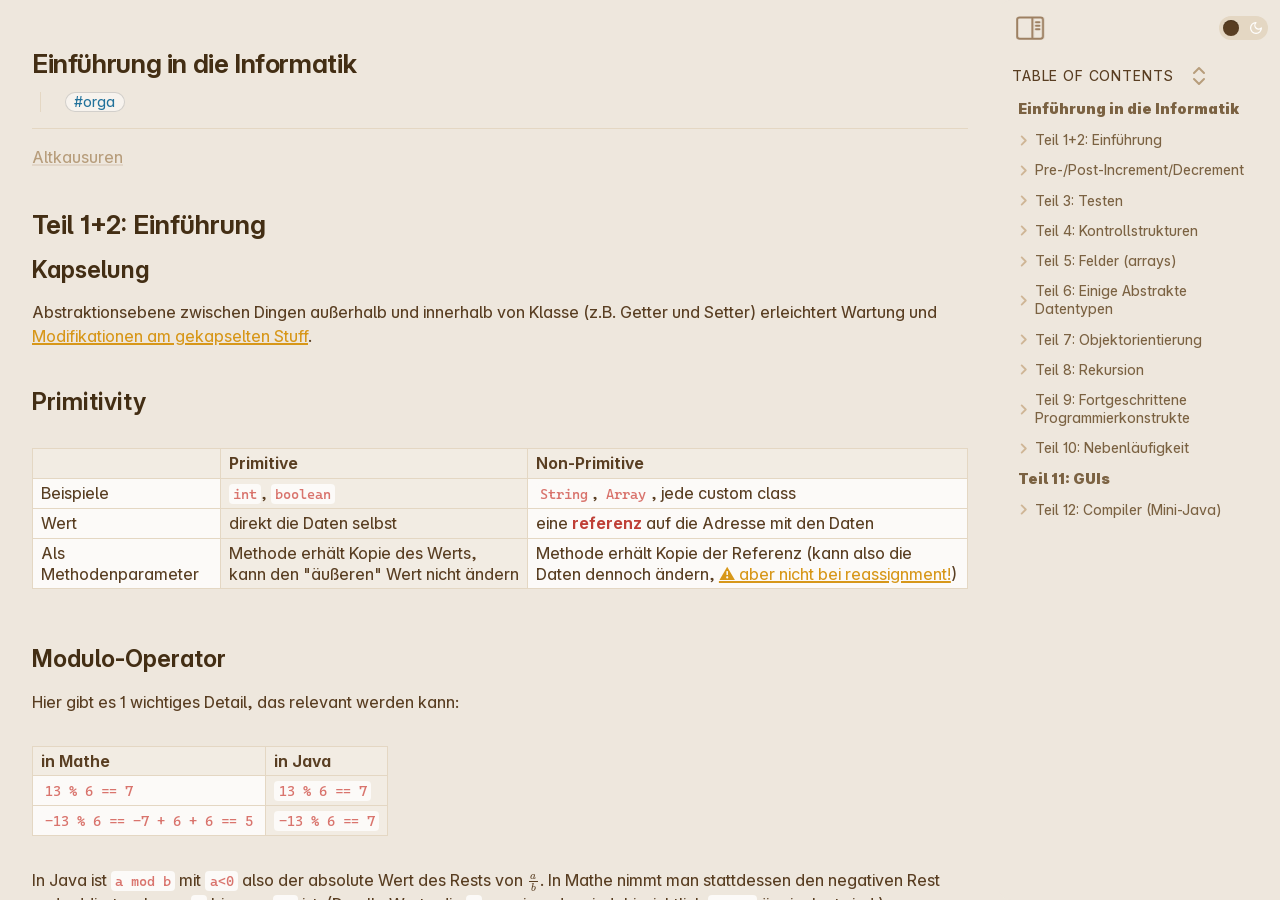
==== commit 2c5a1d44: "They came from... Behind" ====
--- a/HTML Exports/einführung-in-die-informatik.html
+++ b/HTML Exports/einführung-in-die-informatik.html
@@ -8,11 +8,11 @@
 <meta property="og:type" content="website">
 <meta property="og:url" content="einführung-in-die-informatik.html">
 <meta property="og:image" content="attachments/pasted-image-20260131162811.png">
-<meta charset="UTF-8"><meta property="og:site_name" content="eidi"><meta name="viewport" content="width=device-width, initial-scale=1.0, user-scalable=yes, minimum-scale=1.0, maximum-scale=5.0"><link rel="alternate" type="application/rss+xml" title="RSS Feed" href="site-lib/rss.xml"><script async="" id="webpage-script" src="site-lib/scripts/webpage.js" onload="this.onload=null;this.setAttribute(&quot;loaded&quot;, &quot;true&quot;)"></script><link rel="icon" href="site-lib/media/favicon.png"><link rel="stylesheet" href="site-lib/styles/obsidian.css"><link rel="stylesheet" href="site-lib/styles/theme.css"><link rel="preload" href="site-lib/styles/global-variable-styles.css" as="style" onload="this.onload=null;this.rel='stylesheet'"><noscript><link rel="stylesheet" href="site-lib/styles/global-variable-styles.css"></noscript><link rel="preload" href="site-lib/styles/main-styles.css" as="style" onload="this.onload=null;this.rel='stylesheet'"><noscript><link rel="stylesheet" href="site-lib/styles/main-styles.css"></noscript><style>body{--line-width:40em;--line-width-adaptive:40em;--file-line-width:40em;--sidebar-width:min(20em, 80vw);--collapse-arrow-size:11px;--tree-vertical-spacing:1.3em;--sidebar-margin:12px}:root{background-color:#202124}.sidebar{height:100%;font-size:14px;z-index:10;min-width:calc(var(--sidebar-width) + var(--divider-width-hover));max-width:calc(var(--sidebar-width) + var(--divider-width-hover));position:relative;overflow:hidden;overflow:clip;transition:min-width ease-in-out,max-width ease-in-out;transition-duration:.2s;contain:size}#left-sidebar{left:0}#right-sidebar{right:0}.sidebar.is-collapsed{min-width:0;max-width:0}.sidebar.floating{position:absolute}.sidebar .leaf-content{height:100%;min-width:calc(var(--sidebar-width) - var(--divider-width-hover));top:0;padding:var(--sidebar-margin);padding-top:4em;line-height:var(--line-height-tight);background-color:var(--background-secondary);transition:background-color,border-right,border-left,box-shadow;transition-duration:var(--color-fade-speed);transition-timing-function:ease-in-out;position:absolute;display:flex;flex-direction:column}.sidebar:not(.is-collapsed) .leaf-content{min-width:calc(max(100%,var(--sidebar-width)) - 3px);max-width:calc(max(100%,var(--sidebar-width)) - 3px)}#left-sidebar-content{left:0;border-top-right-radius:var(--radius-l);border-bottom-right-radius:var(--radius-l)}#right-sidebar-content{right:0;border-top-left-radius:var(--radius-l);border-bottom-left-radius:var(--radius-l)}.sidebar #left-sidebar-content,.sidebar #right-sidebar-content{contain:none!important;container-type:normal!important;animation:none!important}.sidebar:has(.leaf-content:empty):has(.topbar-content:empty){display:none}.sidebar-topbar{height:calc(2.3em + 2 * var(--sidebar-margin));width:var(--sidebar-width);padding:var(--sidebar-margin);z-index:1;position:fixed;display:flex;align-items:center;transition:width ease-in-out;transition-duration:inherit}.sidebar.is-collapsed .sidebar-topbar{width:calc(2.3em + var(--sidebar-margin) * 2)}.sidebar .sidebar-topbar.is-collapsed{width:0}#left-sidebar .sidebar-topbar{left:0;flex-direction:row;border-top-right-radius:var(--radius-l)}#right-sidebar .sidebar-topbar{right:0;flex-direction:row-reverse;border-top-left-radius:var(--radius-l)}#left-sidebar .topbar-content{margin-right:calc(2.3em + var(--sidebar-margin));flex-direction:row}#right-sidebar .topbar-content{margin-left:calc(2.3em + var(--sidebar-margin));flex-direction:row-reverse}.topbar-content{overflow:hidden visible;overflow:clip visible;width:100%;height:100%;display:flex;align-items:center;transition:inherit}.sidebar.is-collapsed .topbar-content{width:0;transition:inherit}.clickable-icon.sidebar-collapse-icon{background-color:transparent;color:var(--icon-color-focused);padding:2px!important;margin:0!important;height:100%!important;width:2.3em!important;margin-inline:0.14em!important;position:absolute}#left-sidebar .clickable-icon.sidebar-collapse-icon{transform:rotateY(180deg);right:var(--sidebar-margin)}#right-sidebar .clickable-icon.sidebar-collapse-icon{transform:rotateY(180deg);left:var(--sidebar-margin)}.clickable-icon.sidebar-collapse-icon svg.svg-icon{width:100%;height:100%}.feature-title{margin-left:1px;text-transform:uppercase;letter-spacing:.06em;margin-top:.75em;margin-bottom:.75em}.feature-header{display:flex;align-items:center;padding-top:0;font-size:1em;padding-left:0}body.floating-sidebars .sidebar{position:absolute}body{transition:background-color var(--color-fade-speed) ease-in-out}#navbar:not(:empty){display:flex;align-items:center;justify-content:space-between;padding:.5em 1em;width:100%}#main{display:flex;flex-direction:column;height:100%;width:100%;align-items:stretch;justify-content:center}#main-horizontal{display:flex;flex-direction:row;flex-grow:1;width:100%;align-items:stretch;justify-content:center}#center-content{flex-basis:100%;max-width:100%;width:100%;height:100%;display:flex;flex-direction:column;align-items:center;transition:opacity .2s ease-in-out;contain:inline-size}.hide{opacity:0!important;transition:opacity .2s ease-in-out;pointer-events:none}#center-content>.obsidian-document{padding-left:2em;padding-right:1em;margin-bottom:0;width:100%;width:-webkit-fill-available;width:-moz-available;width:fill-available;transition:background-color var(--color-fade-speed) ease-in-out;border-top-right-radius:var(--window-radius,var(--radius-m));border-top-left-radius:var(--window-radius,var(--radius-m));overflow-x:hidden!important;overflow-y:auto!important;display:flex!important;flex-direction:column!important;align-items:center!important;contain:inline-size}body #center-content>.obsidian-document>.markdown-preview-sizer{padding-bottom:80vh;width:100%;max-width:var(--line-width);flex-basis:var(--line-width);transition:background-color var(--color-fade-speed) ease-in-out;contain:inline-size}#center-content>.obsidian-document>div{width:100%!important;transition:background-color var(--color-fade-speed) ease-in-out;contain:inline-size}#center-content>.obsidian-document:not([data-type=markdown]).embed{display:flex;padding:1em;height:100%;width:100%;align-items:center;justify-content:center}#center-content>.obsidian-document:not([data-type=markdown]).embed>*{max-width:100%;max-height:100%;object-fit:contain}:not(h1,h2,h3,h4,h5,h6,li):has(> :is(.math,table)){overflow-x:auto!important}#center-content>.obsidian-document:not([data-type=markdown]){overflow-x:auto;contain:content;padding:0;margin:0;height:100%}.obsidian-document[data-type=attachment]{display:flex;flex-direction:column;align-items:center;justify-content:center;height:100%;width:100%}.obsidian-document[data-type=attachment]>*{outline:0;border:none;box-shadow:none}.obsidian-document[data-type=attachment] :is(img){max-width:90%;max-height:90%;object-fit:contain}.obsidian-document[data-type=attachment]>:is(audio){width:100%;max-width:min(90%,var(--line-width))}.obsidian-document[data-type=attachment]>:is(embed,iframe,video){width:100%;height:100%;max-width:100%;max-height:100%;object-fit:contain}.canvas-wrapper>:is(.header,.footer){z-index:100;position:absolute;display:flex;justify-content:center;flex-direction:column;width:100%;align-items:center}.scroll-highlight{position:absolute;width:100%;height:100%;pointer-events:none;z-index:1000;background-color:hsla(var(--color-accent-hsl),.25);opacity:0;padding:1em;inset:50%;translate:-50% -50%;border-radius:var(--radius-s)}</style><script defer="">async function loadIncludes(){let e=document.querySelectorAll("link[itemprop='include']");for(const t of e){let e=t.getAttribute("href");try{let o="";if(e.startsWith("https:")||e.startsWith("http:")||"file:"!=window.location.protocol){const n=await fetch(e);if(!n.ok){console.log("Could not include file: "+e),t?.remove();continue}o=await n.text()}else{const t=document.getElementById(btoa(encodeURI(e)));if(t){const e=JSON.parse(decodeURI(atob(t.getAttribute("value")??"")));o=e?.data??""}}let n=document.createRange().createContextualFragment(o);t.before(n),t.remove(),console.log("Included text: "+o),console.log("Included file: "+e)}catch(o){t?.remove(),console.log("Could not include file: "+e,o);continue}}}document.addEventListener("DOMContentLoaded",(()=>{loadIncludes()}));let isFileProtocol="file:"==location.protocol;function waitLoadScripts(e,t){let o=e.map((e=>document.getElementById(e+"-script")));!function e(n){let l=o[n],c=n+1;l?(l&&"true"!=l.getAttribute("loaded")||n<o.length&&e(c),n<o.length&&l.addEventListener("load",(()=>e(c)))):n<o.length?e(c):t()}(0)}</script></head><body class="publish css-settings-manager styled-scrollbars show-inline-title show-ribbon is-focused"><script defer="">let theme=localStorage.getItem("theme")||(window.matchMedia("(prefers-color-scheme: dark)").matches?"dark":"light");"dark"==theme?(document.body.classList.add("theme-dark"),document.body.classList.remove("theme-light")):(document.body.classList.add("theme-light"),document.body.classList.remove("theme-dark")),window.innerWidth<480?document.body.classList.add("is-phone"):window.innerWidth<768?document.body.classList.add("is-tablet"):window.innerWidth<1024?document.body.classList.add("is-small-screen"):document.body.classList.add("is-large-screen")</script><div class="parsed-feature-container" style="display: contents;"><link itemprop="include" href="site-lib/html/custom-head-content-content.html"></div><div id="main"><div id="navbar"></div><div id="main-horizontal"><div id="left-content" class="leaf" style="--sidebar-width: var(--sidebar-width-left);"><div id="left-sidebar" class="sidebar"><div class="sidebar-handle"></div><div class="sidebar-topbar"><div class="topbar-content"></div><div class="clickable-icon sidebar-collapse-icon"><svg xmlns="http://www.w3.org/2000/svg" width="100%" height="100%" viewBox="0 0 24 24" fill="none" stroke="currentColor" stroke-width="3" stroke-linecap="round" stroke-linejoin="round" class="svg-icon"><path d="M21 3H3C1.89543 3 1 3.89543 1 5V19C1 20.1046 1.89543 21 3 21H21C22.1046 21 23 20.1046 23 19V5C23 3.89543 22.1046 3 21 3Z"></path><path d="M10 4V20"></path><path d="M4 7H7"></path><path d="M4 10H7"></path><path d="M4 13H7"></path></svg></div></div><div class="sidebar-content-wrapper"><div id="left-sidebar-content" class="leaf-content"></div></div><script defer="">let ls = document.querySelector("#left-sidebar"); ls.classList.toggle("is-collapsed", window.innerWidth < 768); ls.style.setProperty("--sidebar-width", localStorage.getItem("sidebar-left-width"));</script></div></div><div id="center-content" class="leaf"><div class="obsidian-document markdown-preview-view markdown-rendered node-insert-event allow-fold-headings allow-fold-lists show-indentation-guide is-readable-line-width" data-type="markdown"><style id="MJX-CHTML-styles"></style><pre class="frontmatter language-yaml" style="display: none;"><code class="language-yaml is-loaded"><span class="token key atrule">tags</span><span class="token punctuation">:</span> orga
+<meta charset="UTF-8"><meta property="og:site_name" content="eidi"><meta name="viewport" content="width=device-width, initial-scale=1.0, user-scalable=yes, minimum-scale=1.0, maximum-scale=5.0"><link rel="alternate" type="application/rss+xml" title="RSS Feed" href="site-lib/rss.xml"><script async="" id="webpage-script" src="site-lib/scripts/webpage.js" onload="this.onload=null;this.setAttribute(&quot;loaded&quot;, &quot;true&quot;)"></script><link rel="icon" href="site-lib/media/favicon.png"><link rel="stylesheet" href="site-lib/styles/obsidian.css"><link rel="stylesheet" href="site-lib/styles/theme.css"><link rel="preload" href="site-lib/styles/global-variable-styles.css" as="style" onload="this.onload=null;this.rel='stylesheet'"><noscript><link rel="stylesheet" href="site-lib/styles/global-variable-styles.css"></noscript><link rel="preload" href="site-lib/styles/main-styles.css" as="style" onload="this.onload=null;this.rel='stylesheet'"><noscript><link rel="stylesheet" href="site-lib/styles/main-styles.css"></noscript><style>body{--line-width:40em;--line-width-adaptive:40em;--file-line-width:40em;--sidebar-width:min(20em, 80vw);--collapse-arrow-size:11px;--tree-vertical-spacing:1.3em;--sidebar-margin:12px}:root{background-color:#202124}.sidebar{height:100%;font-size:14px;z-index:10;min-width:calc(var(--sidebar-width) + var(--divider-width-hover));max-width:calc(var(--sidebar-width) + var(--divider-width-hover));position:relative;overflow:hidden;overflow:clip;transition:min-width ease-in-out,max-width ease-in-out;transition-duration:.2s;contain:size}#left-sidebar{left:0}#right-sidebar{right:0}.sidebar.is-collapsed{min-width:0;max-width:0}.sidebar.floating{position:absolute}.sidebar .leaf-content{height:100%;min-width:calc(var(--sidebar-width) - var(--divider-width-hover));top:0;padding:var(--sidebar-margin);padding-top:4em;line-height:var(--line-height-tight);background-color:var(--background-secondary);transition:background-color,border-right,border-left,box-shadow;transition-duration:var(--color-fade-speed);transition-timing-function:ease-in-out;position:absolute;display:flex;flex-direction:column}.sidebar:not(.is-collapsed) .leaf-content{min-width:calc(max(100%,var(--sidebar-width)) - 3px);max-width:calc(max(100%,var(--sidebar-width)) - 3px)}#left-sidebar-content{left:0;border-top-right-radius:var(--radius-l);border-bottom-right-radius:var(--radius-l)}#right-sidebar-content{right:0;border-top-left-radius:var(--radius-l);border-bottom-left-radius:var(--radius-l)}.sidebar #left-sidebar-content,.sidebar #right-sidebar-content{contain:none!important;container-type:normal!important;animation:none!important}.sidebar:has(.leaf-content:empty):has(.topbar-content:empty){display:none}.sidebar-topbar{height:calc(2.3em + 2 * var(--sidebar-margin));width:var(--sidebar-width);padding:var(--sidebar-margin);z-index:1;position:fixed;display:flex;align-items:center;transition:width ease-in-out;transition-duration:inherit}.sidebar.is-collapsed .sidebar-topbar{width:calc(2.3em + var(--sidebar-margin) * 2)}.sidebar .sidebar-topbar.is-collapsed{width:0}#left-sidebar .sidebar-topbar{left:0;flex-direction:row;border-top-right-radius:var(--radius-l)}#right-sidebar .sidebar-topbar{right:0;flex-direction:row-reverse;border-top-left-radius:var(--radius-l)}#left-sidebar .topbar-content{margin-right:calc(2.3em + var(--sidebar-margin));flex-direction:row}#right-sidebar .topbar-content{margin-left:calc(2.3em + var(--sidebar-margin));flex-direction:row-reverse}.topbar-content{overflow:hidden visible;overflow:clip visible;width:100%;height:100%;display:flex;align-items:center;transition:inherit}.sidebar.is-collapsed .topbar-content{width:0;transition:inherit}.clickable-icon.sidebar-collapse-icon{background-color:transparent;color:var(--icon-color-focused);padding:2px!important;margin:0!important;height:100%!important;width:2.3em!important;margin-inline:0.14em!important;position:absolute}#left-sidebar .clickable-icon.sidebar-collapse-icon{transform:rotateY(180deg);right:var(--sidebar-margin)}#right-sidebar .clickable-icon.sidebar-collapse-icon{transform:rotateY(180deg);left:var(--sidebar-margin)}.clickable-icon.sidebar-collapse-icon svg.svg-icon{width:100%;height:100%}.feature-title{margin-left:1px;text-transform:uppercase;letter-spacing:.06em;margin-top:.75em;margin-bottom:.75em}.feature-header{display:flex;align-items:center;padding-top:0;font-size:1em;padding-left:0}body.floating-sidebars .sidebar{position:absolute}body{transition:background-color var(--color-fade-speed) ease-in-out}#navbar:not(:empty){display:flex;align-items:center;justify-content:space-between;padding:.5em 1em;width:100%}#main{display:flex;flex-direction:column;height:100%;width:100%;align-items:stretch;justify-content:center}#main-horizontal{display:flex;flex-direction:row;flex-grow:1;width:100%;align-items:stretch;justify-content:center}#center-content{flex-basis:100%;max-width:100%;width:100%;height:100%;display:flex;flex-direction:column;align-items:center;transition:opacity .2s ease-in-out;contain:inline-size}.hide{opacity:0!important;transition:opacity .2s ease-in-out;pointer-events:none}#center-content>.obsidian-document{padding-left:2em;padding-right:1em;margin-bottom:0;width:100%;width:-webkit-fill-available;width:-moz-available;width:fill-available;transition:background-color var(--color-fade-speed) ease-in-out;border-top-right-radius:var(--window-radius,var(--radius-m));border-top-left-radius:var(--window-radius,var(--radius-m));overflow-x:hidden!important;overflow-y:auto!important;display:flex!important;flex-direction:column!important;align-items:center!important;contain:inline-size}body #center-content>.obsidian-document>.markdown-preview-sizer{padding-bottom:80vh;width:100%;max-width:var(--line-width);flex-basis:var(--line-width);transition:background-color var(--color-fade-speed) ease-in-out;contain:inline-size}#center-content>.obsidian-document>div{width:100%!important;transition:background-color var(--color-fade-speed) ease-in-out;contain:inline-size}#center-content>.obsidian-document:not([data-type=markdown]).embed{display:flex;padding:1em;height:100%;width:100%;align-items:center;justify-content:center}#center-content>.obsidian-document:not([data-type=markdown]).embed>*{max-width:100%;max-height:100%;object-fit:contain}:not(h1,h2,h3,h4,h5,h6,li):has(> :is(.math,table)){overflow-x:auto!important}#center-content>.obsidian-document:not([data-type=markdown]){overflow-x:auto;contain:content;padding:0;margin:0;height:100%}.obsidian-document[data-type=attachment]{display:flex;flex-direction:column;align-items:center;justify-content:center;height:100%;width:100%}.obsidian-document[data-type=attachment]>*{outline:0;border:none;box-shadow:none}.obsidian-document[data-type=attachment] :is(img){max-width:90%;max-height:90%;object-fit:contain}.obsidian-document[data-type=attachment]>:is(audio){width:100%;max-width:min(90%,var(--line-width))}.obsidian-document[data-type=attachment]>:is(embed,iframe,video){width:100%;height:100%;max-width:100%;max-height:100%;object-fit:contain}.canvas-wrapper>:is(.header,.footer){z-index:100;position:absolute;display:flex;justify-content:center;flex-direction:column;width:100%;align-items:center}.scroll-highlight{position:absolute;width:100%;height:100%;pointer-events:none;z-index:1000;background-color:hsla(var(--color-accent-hsl),.25);opacity:0;padding:1em;inset:50%;translate:-50% -50%;border-radius:var(--radius-s)}</style><script defer="">async function loadIncludes(){let e=document.querySelectorAll("link[itemprop='include']");for(const t of e){let e=t.getAttribute("href");try{let o="";if(e.startsWith("https:")||e.startsWith("http:")||"file:"!=window.location.protocol){const n=await fetch(e);if(!n.ok){console.log("Could not include file: "+e),t?.remove();continue}o=await n.text()}else{const t=document.getElementById(btoa(encodeURI(e)));if(t){const e=JSON.parse(decodeURI(atob(t.getAttribute("value")??"")));o=e?.data??""}}let n=document.createRange().createContextualFragment(o);t.before(n),t.remove(),console.log("Included text: "+o),console.log("Included file: "+e)}catch(o){t?.remove(),console.log("Could not include file: "+e,o);continue}}}document.addEventListener("DOMContentLoaded",(()=>{loadIncludes()}));let isFileProtocol="file:"==location.protocol;function waitLoadScripts(e,t){let o=e.map((e=>document.getElementById(e+"-script")));!function e(n){let l=o[n],c=n+1;l?(l&&"true"!=l.getAttribute("loaded")||n<o.length&&e(c),n<o.length&&l.addEventListener("load",(()=>e(c)))):n<o.length?e(c):t()}(0)}</script></head><body class="publish css-settings-manager is-frameless is-hidden-frameless styled-scrollbars show-inline-title show-ribbon is-focused"><script defer="">let theme=localStorage.getItem("theme")||(window.matchMedia("(prefers-color-scheme: dark)").matches?"dark":"light");"dark"==theme?(document.body.classList.add("theme-dark"),document.body.classList.remove("theme-light")):(document.body.classList.add("theme-light"),document.body.classList.remove("theme-dark")),window.innerWidth<480?document.body.classList.add("is-phone"):window.innerWidth<768?document.body.classList.add("is-tablet"):window.innerWidth<1024?document.body.classList.add("is-small-screen"):document.body.classList.add("is-large-screen")</script><div class="parsed-feature-container" style="display: contents;"><link itemprop="include" href="site-lib/html/custom-head-content-content.html"></div><div id="main"><div id="navbar"></div><div id="main-horizontal"><div id="left-content" class="leaf" style="--sidebar-width: var(--sidebar-width-left);"><div id="left-sidebar" class="sidebar"><div class="sidebar-handle"></div><div class="sidebar-topbar"><div class="topbar-content"></div><div class="clickable-icon sidebar-collapse-icon"><svg xmlns="http://www.w3.org/2000/svg" width="100%" height="100%" viewBox="0 0 24 24" fill="none" stroke="currentColor" stroke-width="3" stroke-linecap="round" stroke-linejoin="round" class="svg-icon"><path d="M21 3H3C1.89543 3 1 3.89543 1 5V19C1 20.1046 1.89543 21 3 21H21C22.1046 21 23 20.1046 23 19V5C23 3.89543 22.1046 3 21 3Z"></path><path d="M10 4V20"></path><path d="M4 7H7"></path><path d="M4 10H7"></path><path d="M4 13H7"></path></svg></div></div><div class="sidebar-content-wrapper"><div id="left-sidebar-content" class="leaf-content"></div></div><script defer="">let ls = document.querySelector("#left-sidebar"); ls.classList.toggle("is-collapsed", window.innerWidth < 768); ls.style.setProperty("--sidebar-width", localStorage.getItem("sidebar-left-width"));</script></div></div><div id="center-content" class="leaf"><div class="obsidian-document markdown-preview-view markdown-rendered node-insert-event allow-fold-headings allow-fold-lists show-indentation-guide is-readable-line-width" data-type="markdown"><style id="MJX-CHTML-styles">mjx-mfrac{display:inline-block;text-align:left}mjx-frac{display:inline-block;vertical-align:.17em;padding:0 .22em}mjx-frac[type="d"]{vertical-align:.04em}mjx-frac[delims]{padding:0 .1em}mjx-frac[atop]{padding:0 .12em}mjx-frac[atop][delims]{padding:0}mjx-dtable{display:inline-table;width:100%}mjx-dtable>*{font-size:2000%}mjx-dbox{display:block;font-size:5%}mjx-num{display:block;text-align:center}mjx-den{display:block;text-align:center}mjx-mfrac[bevelled]>mjx-num{display:inline-block}mjx-mfrac[bevelled]>mjx-den{display:inline-block}mjx-den[align=right],mjx-num[align=right]{text-align:right}mjx-den[align=left],mjx-num[align=left]{text-align:left}mjx-nstrut{display:inline-block;height:.054em;width:0;vertical-align:-.054em}mjx-nstrut[type="d"]{height:.217em;vertical-align:-.217em}mjx-dstrut{display:inline-block;height:.505em;width:0}mjx-dstrut[type="d"]{height:.726em}mjx-line{display:block;box-sizing:border-box;min-height:1px;height:.06em;border-top:.06em solid;margin:.06em -.1em;overflow:hidden}mjx-line[type="d"]{margin:.18em -.1em}mjx-mrow{display:inline-block;text-align:left}mjx-c.mjx-c72::before{padding:.442em .392em 0 0;content:"r"}mjx-c.mjx-c61::before{padding:.448em .5em .011em 0;content:"a"}mjx-c.mjx-c66::before{padding:.705em .372em 0 0;content:"f"}mjx-c.mjx-c1D44E.TEX-I::before{padding:.441em .529em .01em 0;content:"a"}mjx-c.mjx-c1D44F.TEX-I::before{padding:.694em .429em .011em 0;content:"b"}mjx-c.mjx-c22C5::before{padding:.31em .278em 0 0;content:"⋅"}mjx-c.mjx-c1D450.TEX-I::before{padding:.442em .433em .011em 0;content:"c"}mjx-c.mjx-c1D461.TEX-I::before{padding:.626em .361em .011em 0;content:"t"}mjx-c.mjx-c63::before{padding:.448em .444em .011em 0;content:"c"}mjx-c.mjx-c1D45B.TEX-I::before{padding:.442em .6em .011em 0;content:"n"}mjx-c.mjx-c2212::before{padding:.583em .778em .082em 0;content:"−"}mjx-texatom{display:inline-block;text-align:left}mjx-c.mjx-c2F::before{padding:.75em .5em .25em 0;content:"/"}mjx-c.mjx-c2B::before{padding:.583em .778em .082em 0;content:"+"}mjx-mspace{display:inline-block;text-align:left}mjx-c.mjx-c64::before{padding:.694em .556em .011em 0;content:"d"}mjx-mtext{display:inline-block;text-align:left}mjx-c.mjx-c5C::before{padding:.75em .5em .25em 0;content:"\\"}mjx-c.mjx-c6D::before{padding:.442em .833em 0 0;content:"m"}mjx-c.mjx-c6F::before{padding:.448em .5em .01em 0;content:"o"}mjx-c.mjx-c2225::before{padding:.75em .5em .25em 0;content:"∥"}mjx-mo{display:inline-block;text-align:left}mjx-stretchy-h{display:inline-table;width:100%}mjx-stretchy-h>*{display:table-cell;width:0}mjx-stretchy-h>*>mjx-c{display:inline-block;transform:scaleX(1)}mjx-stretchy-h>*>mjx-c::before{display:inline-block;width:initial}mjx-stretchy-h>mjx-ext{overflow:clip visible;width:100%}mjx-stretchy-h>mjx-ext>mjx-c::before{transform:scaleX(500)}mjx-stretchy-h>mjx-ext>mjx-c{width:0}mjx-stretchy-h>mjx-beg>mjx-c{margin-right:-.1em}mjx-stretchy-h>mjx-end>mjx-c{margin-left:-.1em}mjx-stretchy-v{display:inline-block}mjx-stretchy-v>*{display:block}mjx-stretchy-v>mjx-beg{height:0}mjx-stretchy-v>mjx-end>mjx-c{display:block}mjx-stretchy-v>*>mjx-c{transform:scaleY(1);transform-origin:left center;overflow:hidden}mjx-stretchy-v>mjx-ext{display:block;height:100%;box-sizing:border-box;border:0 solid transparent;overflow:visible clip}mjx-stretchy-v>mjx-ext>mjx-c::before{width:initial;box-sizing:border-box}mjx-stretchy-v>mjx-ext>mjx-c{transform:scaleY(500) translateY(.075em);overflow:visible}mjx-mark{display:inline-block;height:0}mjx-c.mjx-c1D451.TEX-I::before{padding:.694em .52em .01em 0;content:"d"}mjx-c.mjx-c7C::before{padding:.75em .278em .249em 0;content:"|"}mjx-mi{display:inline-block;text-align:left}mjx-c.mjx-c1D45A.TEX-I::before{padding:.442em .878em .011em 0;content:"m"}mjx-c.mjx-c1D45C.TEX-I::before{padding:.441em .485em .011em 0;content:"o"}mjx-container[jax=CHTML]{line-height:0}mjx-container [space="1"]{margin-left:.111em}mjx-container [space="2"]{margin-left:.167em}mjx-container [space="3"]{margin-left:.222em}mjx-container [space="4"]{margin-left:.278em}mjx-container [space="5"]{margin-left:.333em}mjx-container [rspace="1"]{margin-right:.111em}mjx-container [rspace="2"]{margin-right:.167em}mjx-container [rspace="3"]{margin-right:.222em}mjx-container [rspace="4"]{margin-right:.278em}mjx-container [rspace="5"]{margin-right:.333em}mjx-container [size="s"]{font-size:70.7%}mjx-container [size=ss]{font-size:50%}mjx-container [size=Tn]{font-size:60%}mjx-container [size=sm]{font-size:85%}mjx-container [size=lg]{font-size:120%}mjx-container [size=Lg]{font-size:144%}mjx-container [size=LG]{font-size:173%}mjx-container [size=hg]{font-size:207%}mjx-container [size=HG]{font-size:249%}mjx-container [width=full]{width:100%}mjx-box{display:inline-block}mjx-block{display:block}mjx-itable{display:inline-table}mjx-row{display:table-row}mjx-row>*{display:table-cell}mjx-mtext{display:inline-block}mjx-mstyle{display:inline-block}mjx-merror{display:inline-block;color:red;background-color:#ff0}mjx-mphantom{visibility:hidden}mjx-assistive-mml{top:0;left:0;clip:rect(1px,1px,1px,1px);user-select:none;position:absolute!important;padding:1px 0 0!important;border:0!important;display:block!important;width:auto!important;overflow:hidden!important}mjx-assistive-mml[display=block]{width:100%!important}mjx-math{display:inline-block;text-align:left;line-height:0;text-indent:0;font-style:normal;font-weight:400;font-size:100%;font-size-adjust:none;letter-spacing:normal;border-collapse:collapse;overflow-wrap:normal;word-spacing:normal;white-space:nowrap;direction:ltr;padding:1px 0}mjx-container[jax=CHTML][display=true]{display:block;text-align:center;margin:1em 0}mjx-container[jax=CHTML][display=true][width=full]{display:flex}mjx-container[jax=CHTML][display=true] mjx-math{padding:0}mjx-container[jax=CHTML][justify=left]{text-align:left}mjx-container[jax=CHTML][justify=right]{text-align:right}mjx-mn{display:inline-block;text-align:left}mjx-c{display:inline-block}mjx-utext{display:inline-block;padding:.75em 0 .2em}mjx-c::before{display:block;width:0}.MJX-TEX{font-family:MJXZERO,MJXTEX}.TEX-B{font-family:MJXZERO,MJXTEX-B}.TEX-I{font-family:MJXZERO,MJXTEX-I}.TEX-MI{font-family:MJXZERO,MJXTEX-MI}.TEX-BI{font-family:MJXZERO,MJXTEX-BI}.TEX-S1{font-family:MJXZERO,MJXTEX-S1}.TEX-S2{font-family:MJXZERO,MJXTEX-S2}.TEX-S3{font-family:MJXZERO,MJXTEX-S3}.TEX-S4{font-family:MJXZERO,MJXTEX-S4}.TEX-A{font-family:MJXZERO,MJXTEX-A}.TEX-C{font-family:MJXZERO,MJXTEX-C}.TEX-CB{font-family:MJXZERO,MJXTEX-CB}.TEX-FR{font-family:MJXZERO,MJXTEX-FR}.TEX-FRB{font-family:MJXZERO,MJXTEX-FRB}.TEX-SS{font-family:MJXZERO,MJXTEX-SS}.TEX-SSB{font-family:MJXZERO,MJXTEX-SSB}.TEX-SSI{font-family:MJXZERO,MJXTEX-SSI}.TEX-SC{font-family:MJXZERO,MJXTEX-SC}.TEX-T{font-family:MJXZERO,MJXTEX-T}.TEX-V{font-family:MJXZERO,MJXTEX-V}.TEX-VB{font-family:MJXZERO,MJXTEX-VB}mjx-stretchy-h mjx-c,mjx-stretchy-v mjx-c{font-family:MJXZERO,MJXTEX-S1,MJXTEX-S4,MJXTEX,MJXTEX-A!important}@font-face{font-family:MJXZERO;src:url("site-lib/fonts/mathjax_zero.woff") format("woff")}@font-face{font-family:MJXTEX;src:url("site-lib/fonts/mathjax_main-regular.woff") format("woff")}@font-face{font-family:MJXTEX-B;src:url("site-lib/fonts/mathjax_main-bold.woff") format("woff")}@font-face{font-family:MJXTEX-I;src:url("site-lib/fonts/mathjax_math-italic.woff") format("woff")}@font-face{font-family:MJXTEX-MI;src:url("site-lib/fonts/mathjax_main-italic.woff") format("woff")}@font-face{font-family:MJXTEX-BI;src:url("site-lib/fonts/mathjax_math-bolditalic.woff") format("woff")}@font-face{font-family:MJXTEX-S1;src:url("site-lib/fonts/mathjax_size1-regular.woff") format("woff")}@font-face{font-family:MJXTEX-S2;src:url("site-lib/fonts/mathjax_size2-regular.woff") format("woff")}@font-face{font-family:MJXTEX-S3;src:url("site-lib/fonts/mathjax_size3-regular.woff") format("woff")}@font-face{font-family:MJXTEX-S4;src:url("site-lib/fonts/mathjax_size4-regular.woff") format("woff")}@font-face{font-family:MJXTEX-A;src:url("site-lib/fonts/mathjax_ams-regular.woff") format("woff")}@font-face{font-family:MJXTEX-C;src:url("site-lib/fonts/mathjax_calligraphic-regular.woff") format("woff")}@font-face{font-family:MJXTEX-CB;src:url("site-lib/fonts/mathjax_calligraphic-bold.woff") format("woff")}@font-face{font-family:MJXTEX-FR;src:url("site-lib/fonts/mathjax_fraktur-regular.woff") format("woff")}@font-face{font-family:MJXTEX-FRB;src:url("site-lib/fonts/mathjax_fraktur-bold.woff") format("woff")}@font-face{font-family:MJXTEX-SS;src:url("site-lib/fonts/mathjax_sansserif-regular.woff") format("woff")}@font-face{font-family:MJXTEX-SSB;src:url("site-lib/fonts/mathjax_sansserif-bold.woff") format("woff")}@font-face{font-family:MJXTEX-SSI;src:url("site-lib/fonts/mathjax_sansserif-italic.woff") format("woff")}@font-face{font-family:MJXTEX-SC;src:url("site-lib/fonts/mathjax_script-regular.woff") format("woff")}@font-face{font-family:MJXTEX-T;src:url("site-lib/fonts/mathjax_typewriter-regular.woff") format("woff")}@font-face{font-family:MJXTEX-V;src:url("site-lib/fonts/mathjax_vector-regular.woff") format("woff")}@font-face{font-family:MJXTEX-VB;src:url("site-lib/fonts/mathjax_vector-bold.woff") format("woff")}mjx-c.mjx-c31::before{padding:.666em .5em 0 0;content:"1"}mjx-c.mjx-c30::before{padding:.666em .5em .022em 0;content:"0"}</style><pre class="frontmatter language-yaml" style="display: none;"><code class="language-yaml is-loaded"><span class="token key atrule">tags</span><span class="token punctuation">:</span> orga
 <span class="token key atrule">fertig</span><span class="token punctuation">:</span> <span class="token boolean important">false</span>
 <span class="token key atrule">klausur</span><span class="token punctuation">:</span> <span class="token datetime number">2026-02-09T00:00:00.000Z</span>
 <span class="token key atrule">moodle</span><span class="token punctuation">:</span> <span class="token string">"[[https://eidi.tum.sexy]]"</span>
-<span class="token key atrule">semester</span><span class="token punctuation">:</span> <span class="token number">1</span></code><button class="copy-code-button"><svg xmlns="http://www.w3.org/2000/svg" width="24" height="24" viewBox="0 0 24 24" fill="none" stroke="currentColor" stroke-width="2" stroke-linecap="round" stroke-linejoin="round" class="svg-icon lucide-copy"><rect x="8" y="8" width="14" height="14" rx="2" ry="2"></rect><path d="M4 16c-1.1 0-2-.9-2-2V4c0-1.1.9-2 2-2h10c1.1 0 2 .9 2 2"></path></svg></button></pre><div class="markdown-preview-sizer markdown-preview-section"><div class="header"><h1 class="page-title heading inline-title" id="Einführung_in_die_Informatik_0">Einführung in die Informatik</h1><div class="data-bar"></div></div><div class="markdown-preview-pusher" style="width: 1px; height: 0.1px; margin-bottom: 0px;"></div><div class="el-p"><p dir="auto"><a data-href="Altkausuren" href="module/semester-1/eidi/altkausuren.html" class="internal-link" target="_self" rel="noopener nofollow">Altkausuren</a></p></div><div class="el-h1"><h1 data-heading="Einführung, Teil 1-2" dir="auto" class="heading" id="Einführung,_Teil_1-2_0"><span class="heading-collapse-indicator collapse-indicator collapse-icon"><svg xmlns="http://www.w3.org/2000/svg" width="24" height="24" viewBox="0 0 24 24" fill="none" stroke="currentColor" stroke-width="2" stroke-linecap="round" stroke-linejoin="round" class="svg-icon right-triangle"><path d="M3 8L12 17L21 8"></path></svg></span>Einführung, Teil 1-2</h1></div><div class="el-h2"><h2 data-heading="Kapselung" dir="auto" class="heading" id="Kapselung_0"><span class="heading-collapse-indicator collapse-indicator collapse-icon"><svg xmlns="http://www.w3.org/2000/svg" width="24" height="24" viewBox="0 0 24 24" fill="none" stroke="currentColor" stroke-width="2" stroke-linecap="round" stroke-linejoin="round" class="svg-icon right-triangle"><path d="M3 8L12 17L21 8"></path></svg></span>Kapselung</h2></div><div class="el-p"><p dir="auto">Abstraktionsebene zwischen Dingen außerhalb und innerhalb von Klasse (z.B. Getter und Setter) erleichtert Wartung und <a data-tooltip-position="top" aria-label="Komposition statt Vererbung!" data-href="#Komposition statt Vererbung!" href="einführung-in-die-informatik.html#Komposition_statt_Vererbung!_0" class="internal-link" target="_self" rel="noopener nofollow">Modifikationen am gekapselten Stuff</a>.</p></div><div class="el-h2"><h2 data-heading="Primitivity" dir="auto" class="heading" id="Primitivity_0"><span class="heading-collapse-indicator collapse-indicator collapse-icon"><svg xmlns="http://www.w3.org/2000/svg" width="24" height="24" viewBox="0 0 24 24" fill="none" stroke="currentColor" stroke-width="2" stroke-linecap="round" stroke-linejoin="round" class="svg-icon right-triangle"><path d="M3 8L12 17L21 8"></path></svg></span>Primitivity</h2></div><div class="el-table" dir="auto" style="overflow-x: auto;"><table>
+<span class="token key atrule">semester</span><span class="token punctuation">:</span> <span class="token number">1</span></code><button class="copy-code-button"><svg xmlns="http://www.w3.org/2000/svg" width="24" height="24" viewBox="0 0 24 24" fill="none" stroke="currentColor" stroke-width="2" stroke-linecap="round" stroke-linejoin="round" class="svg-icon lucide-copy"><rect x="8" y="8" width="14" height="14" rx="2" ry="2"></rect><path d="M4 16c-1.1 0-2-.9-2-2V4c0-1.1.9-2 2-2h10c1.1 0 2 .9 2 2"></path></svg></button></pre><div class="markdown-preview-sizer markdown-preview-section"><div class="header"><h1 class="page-title heading inline-title" id="Einführung_in_die_Informatik_0">Einführung in die Informatik</h1><div class="data-bar"></div></div><div class="markdown-preview-pusher" style="width: 1px; height: 0.1px; margin-bottom: 0px;"></div><div class="el-p"><p dir="auto"><a data-href="Altkausuren" href="module/semester-1/eidi/altkausuren.html" class="internal-link" target="_self" rel="noopener nofollow">Altkausuren</a></p></div><div class="el-h1"><h1 data-heading="Teil 1+2: Einführung" dir="auto" class="heading" id="Teil_1+2_Einführung_0"><span class="heading-collapse-indicator collapse-indicator collapse-icon"><svg xmlns="http://www.w3.org/2000/svg" width="24" height="24" viewBox="0 0 24 24" fill="none" stroke="currentColor" stroke-width="2" stroke-linecap="round" stroke-linejoin="round" class="svg-icon right-triangle"><path d="M3 8L12 17L21 8"></path></svg></span>Teil 1+2: Einführung</h1></div><div class="el-h2"><h2 data-heading="Kapselung" dir="auto" class="heading" id="Kapselung_0"><span class="heading-collapse-indicator collapse-indicator collapse-icon"><svg xmlns="http://www.w3.org/2000/svg" width="24" height="24" viewBox="0 0 24 24" fill="none" stroke="currentColor" stroke-width="2" stroke-linecap="round" stroke-linejoin="round" class="svg-icon right-triangle"><path d="M3 8L12 17L21 8"></path></svg></span>Kapselung</h2></div><div class="el-p"><p dir="auto">Abstraktionsebene zwischen Dingen außerhalb und innerhalb von Klasse (z.B. Getter und Setter) erleichtert Wartung und <a data-tooltip-position="top" aria-label="Komposition statt Vererbung!" data-href="#Komposition statt Vererbung!" href="einführung-in-die-informatik.html#Komposition_statt_Vererbung!_0" class="internal-link" target="_self" rel="noopener nofollow">Modifikationen am gekapselten Stuff</a>.</p></div><div class="el-h2"><h2 data-heading="Primitivity" dir="auto" class="heading" id="Primitivity_0"><span class="heading-collapse-indicator collapse-indicator collapse-icon"><svg xmlns="http://www.w3.org/2000/svg" width="24" height="24" viewBox="0 0 24 24" fill="none" stroke="currentColor" stroke-width="2" stroke-linecap="round" stroke-linejoin="round" class="svg-icon right-triangle"><path d="M3 8L12 17L21 8"></path></svg></span>Primitivity</h2></div><div class="el-table" dir="auto" style="overflow-x: auto;"><table>
 <thead>
 <tr>
 <th dir="auto"></th>
@@ -37,8 +37,39 @@
 <td dir="ltr">Methode erhält Kopie der Referenz (kann also die Daten dennoch ändern, <a data-tooltip-position="top" aria-label="Call-by-Value (Referenzen)" data-href="#Call-by-Value (Referenzen)" href="einführung-in-die-informatik.html#Call-by-Value_(Referenzen)_0" class="internal-link" target="_self" rel="noopener nofollow">⚠️ aber nicht bei reassignment!</a>)</td>
 </tr>
 </tbody>
-</table></div><div class="el-p"><p dir="auto">Modulo Operator funktioniert anders als mathe<br>
-++ </p></div><div class="el-h2"><h2 data-heading="Decorators" dir="auto" class="heading" id="Decorators_0"><span class="heading-collapse-indicator collapse-indicator collapse-icon"><svg xmlns="http://www.w3.org/2000/svg" width="24" height="24" viewBox="0 0 24 24" fill="none" stroke="currentColor" stroke-width="2" stroke-linecap="round" stroke-linejoin="round" class="svg-icon right-triangle"><path d="M3 8L12 17L21 8"></path></svg></span>Decorators</h2></div><div class="el-h3"><h3 data-heading="Access Modifier" dir="auto" class="heading" id="Access_Modifier_0"><span class="heading-collapse-indicator collapse-indicator collapse-icon"><svg xmlns="http://www.w3.org/2000/svg" width="24" height="24" viewBox="0 0 24 24" fill="none" stroke="currentColor" stroke-width="2" stroke-linecap="round" stroke-linejoin="round" class="svg-icon right-triangle"><path d="M3 8L12 17L21 8"></path></svg></span>Access Modifier</h3></div><div class="el-table" dir="ltr" style="overflow-x: auto;"><table>
+</table></div><div class="el-h2"><h2 data-heading="Modulo-Operator" dir="auto" class="heading" id="Modulo-Operator_0"><span class="heading-collapse-indicator collapse-indicator collapse-icon"><svg xmlns="http://www.w3.org/2000/svg" width="24" height="24" viewBox="0 0 24 24" fill="none" stroke="currentColor" stroke-width="2" stroke-linecap="round" stroke-linejoin="round" class="svg-icon right-triangle"><path d="M3 8L12 17L21 8"></path></svg></span>Modulo-Operator</h2></div><div class="el-p"><p dir="auto">Hier gibt es 1 wichtiges Detail, das relevant werden kann:</p></div><div class="el-table" dir="ltr" style="overflow-x: auto;"><table>
+<thead>
+<tr>
+<th dir="ltr">in Mathe</th>
+<th dir="ltr">in Java</th>
+</tr>
+</thead>
+<tbody>
+<tr>
+<td dir="auto"><code>13 % 6 == 7</code></td>
+<td dir="auto"><code>13 % 6 == 7</code></td>
+</tr>
+<tr>
+<td dir="auto"><code>-13 % 6 == -7 + 6 + 6 == 5</code></td>
+<td dir="auto"><code>-13 % 6 == 7</code></td>
+</tr>
+</tbody>
+</table></div><div class="el-p"><p dir="auto">In Java ist <code>a mod b</code> mit <code>a&lt;0</code> also der absolute Wert des Rests von <span class="math math-inline is-loaded"><mjx-container class="MathJax" jax="CHTML"><mjx-math class="MJX-TEX"><mjx-mfrac><mjx-frac><mjx-num><mjx-nstrut></mjx-nstrut><mjx-mi class="mjx-i" size="s"><mjx-c class="mjx-c1D44E TEX-I"></mjx-c></mjx-mi></mjx-num><mjx-dbox><mjx-dtable><mjx-line></mjx-line><mjx-row><mjx-den><mjx-dstrut></mjx-dstrut><mjx-mi class="mjx-i" size="s"><mjx-c class="mjx-c1D44F TEX-I"></mjx-c></mjx-mi></mjx-den></mjx-row></mjx-dtable></mjx-dbox></mjx-frac></mjx-mfrac></mjx-math></mjx-container></span>. In Mathe nimmt man stattdessen den negativen Rest und addiert so lange <code>b</code> bis man <code>&gt;0</code> ist. (Da alle Werte die <code>b</code> auseinander sind, hinsichtlich <code>mod b</code> äquivalent sind.)</p></div><div class="el-h1"><h1 data-heading="Pre-/Post-Increment/Decrement" dir="auto" class="heading" id="Pre-/Post-Increment/Decrement_0"><span class="heading-collapse-indicator collapse-indicator collapse-icon"><svg xmlns="http://www.w3.org/2000/svg" width="24" height="24" viewBox="0 0 24 24" fill="none" stroke="currentColor" stroke-width="2" stroke-linecap="round" stroke-linejoin="round" class="svg-icon right-triangle"><path d="M3 8L12 17L21 8"></path></svg></span>Pre-/Post-Increment/Decrement</h1></div><div class="el-table" dir="ltr" style="overflow-x: auto;"><table>
+<thead>
+<tr>
+<th dir="ltr"><code>a++</code>/<code>a--</code></th>
+<th dir="ltr">Wert von <code>a</code> gelesen und im Execution Stack gespeichert, dann wird <code>a</code> in Memory in-/dekrementiert.</th>
+</tr>
+</thead>
+<tbody>
+<tr>
+<td dir="ltr"><code>++a</code>/<code>--a</code></td>
+<td dir="ltr"><code>a</code> wird in-/dekrementiert, dann wird der Wert gelesen.</td>
+</tr>
+</tbody>
+</table></div><div class="el-div"><div data-callout-metadata="" data-callout-fold="" data-callout="danger" class="callout"><div class="callout-title" dir="auto"><div class="callout-icon"><svg xmlns="http://www.w3.org/2000/svg" width="24" height="24" viewBox="0 0 24 24" fill="none" stroke="currentColor" stroke-width="2" stroke-linecap="round" stroke-linejoin="round" class="svg-icon lucide-shield-alert"><path d="M20 13c0 5-3.5 7.5-7.66 8.95a1 1 0 0 1-.67-.01C7.5 20.5 4 18 4 13V6a1 1 0 0 1 1-1c2 0 4.5-1.2 6.24-2.72a1.17 1.17 0 0 1 1.52 0C14.51 3.81 17 5 19 5a1 1 0 0 1 1 1z"></path><path d="M12 8v4"></path><path d="M12 16h.01"></path></svg></div><div class="callout-title-inner">Deswegen liebe ich EIDI</div></div><div class="callout-content">
+<p dir="auto">Natürlich verwöhnt uns Big P hier wieder mit dem EIDI-Classic <em>"Having to know what code does that would instantly get you fired at a real job"</em>: Da bei <code>a=a++;</code> der Wert von <code>a</code> zuerst im Execution Stack gespeichert wird, und die anschließende In-/Dekrementierung in Memory gespeichert wird, wird beim anschließenden Reassignment von <code>a</code> noch der alte Wert vor der Änderung verwendet.</p>
+</div></div></div><div class="el-h2"><h2 data-heading="Decorators" dir="auto" class="heading" id="Decorators_0"><span class="heading-collapse-indicator collapse-indicator collapse-icon"><svg xmlns="http://www.w3.org/2000/svg" width="24" height="24" viewBox="0 0 24 24" fill="none" stroke="currentColor" stroke-width="2" stroke-linecap="round" stroke-linejoin="round" class="svg-icon right-triangle"><path d="M3 8L12 17L21 8"></path></svg></span>Decorators</h2></div><div class="el-h3"><h3 data-heading="Access Modifier" dir="auto" class="heading" id="Access_Modifier_0"><span class="heading-collapse-indicator collapse-indicator collapse-icon"><svg xmlns="http://www.w3.org/2000/svg" width="24" height="24" viewBox="0 0 24 24" fill="none" stroke="currentColor" stroke-width="2" stroke-linecap="round" stroke-linejoin="round" class="svg-icon right-triangle"><path d="M3 8L12 17L21 8"></path></svg></span>Access Modifier</h3></div><div class="el-table" dir="ltr" style="overflow-x: auto;"><table>
 <thead>
 <tr>
 <th dir="ltr"><strong>Modifier</strong></th>
@@ -96,7 +127,7 @@
 </tr>
 <tr>
 <td dir="ltr"><code>static</code></td>
-<td dir="ltr">- Gehört nicht dem jeweiligen Objekt, sondern der Klasse an sich<br>- Kann ohne bestimmte Referenz auf oder Existenz eines Objekts verwendet werden<br>- Useful für Konstanten (mit <code>static</code>) oder id (<code>static int count=count; int id=count++;</code><sup data-footnote-id="fnref-1-8d0d6c160b3f7f67" class="footnote-ref" id="fnref-1-8d0d6c160b3f7f67"><a data-footref="2" href="#fn-1-8d0d6c160b3f7f67" class="footnote-link" target="_self" rel="noopener nofollow">[1]</a></sup>)</td>
+<td dir="ltr">- Gehört nicht dem jeweiligen Objekt, sondern der Klasse an sich<br>- Kann ohne bestimmte Referenz auf oder Existenz eines Objekts verwendet werden<br>- Useful für Konstanten (mit <code>static</code>) oder id (<code>static int count=count; int id=count++;</code><sup data-footnote-id="fnref-1-bd38af79bd8815fe" class="footnote-ref" id="fnref-1-bd38af79bd8815fe"><a data-footref="2" href="#fn-1-bd38af79bd8815fe" class="footnote-link" target="_self" rel="noopener nofollow">[1]</a></sup>)</td>
 </tr>
 </tbody>
 </table></div><div></div><div class="el-h3"><h3 data-heading="Package" dir="auto" class="heading" id="Package_0"><span class="heading-collapse-indicator collapse-indicator collapse-icon"><svg xmlns="http://www.w3.org/2000/svg" width="24" height="24" viewBox="0 0 24 24" fill="none" stroke="currentColor" stroke-width="2" stroke-linecap="round" stroke-linejoin="round" class="svg-icon right-triangle"><path d="M3 8L12 17L21 8"></path></svg></span>Package</h3></div><div class="el-ul"><ul class="has-list-bullet">
@@ -104,7 +135,7 @@
 <li data-line="1" dir="auto"><span class="list-bullet"></span>Alle Klassen in einem File sind in einem Package</li>
 <li data-line="2" dir="auto"><span class="list-bullet"></span>Für Package mit mehreren Files: Ordner <code>myPackage</code> machen und die Files darin mit <code>package myPackage;</code> versehen</li>
 </ul></div><div class="el-h2"><h2 data-heading="Call-by-Value (Referenzen)" dir="auto" class="heading" id="Call-by-Value_(Referenzen)_0"><span class="heading-collapse-indicator collapse-indicator collapse-icon"><svg xmlns="http://www.w3.org/2000/svg" width="24" height="24" viewBox="0 0 24 24" fill="none" stroke="currentColor" stroke-width="2" stroke-linecap="round" stroke-linejoin="round" class="svg-icon right-triangle"><path d="M3 8L12 17L21 8"></path></svg></span>Call-by-Value (Referenzen)</h2></div><div class="el-p"><p dir="auto">Bei <a data-tooltip-position="top" aria-label="Primitivity" data-href="#Primitivity" href="einführung-in-die-informatik.html#Primitivity_0" class="internal-link" target="_self" rel="noopener nofollow">Non-Primitive</a> Methodenargumenten übergibt Java <strong>Kopien der Referenz</strong>. Modifizierung des Objekts (z.B. <code>arr[0]=1</code>) ändert das <strong>Original-Objekt im Heap</strong>. Reassignment der Variable auf (neues) Objekt (z.B. <code>arr = new int[1]</code>) ändert nur die <strong>lokale Kopie</strong> der Referenz und hat außen keine Auswirkung.</p></div><div class="el-h1"><h1 data-heading="Teil 3: Testen" dir="auto" class="heading" id="Teil_3_Testen_0"><span class="heading-collapse-indicator collapse-indicator collapse-icon"><svg xmlns="http://www.w3.org/2000/svg" width="24" height="24" viewBox="0 0 24 24" fill="none" stroke="currentColor" stroke-width="2" stroke-linecap="round" stroke-linejoin="round" class="svg-icon right-triangle"><path d="M3 8L12 17L21 8"></path></svg></span>Teil 3: Testen</h1></div><div class="el-h2"><h2 data-heading="Die Idee" dir="auto" class="heading" id="Die_Idee_0"><span class="heading-collapse-indicator collapse-indicator collapse-icon"><svg xmlns="http://www.w3.org/2000/svg" width="24" height="24" viewBox="0 0 24 24" fill="none" stroke="currentColor" stroke-width="2" stroke-linecap="round" stroke-linejoin="round" class="svg-icon right-triangle"><path d="M3 8L12 17L21 8"></path></svg></span>Die Idee</h2></div><div class="el-p"><p dir="auto">Die Idee (bei Unit-Tests, eigentlich gibts auch noch andere wie z.B. Implementation Tests aber nicht Stoff) ist folgende:<br>
-Wir zerhacken unseren Code in die minimalen Bestandteile, idealerweise Funktionen ohne Side-Effects (nur Input und Output) und schreiben für jede Tests, bei denen wir Inputs providen und einen bestimmten Output dafür erwarten. So wissen wir direkt, wo genau der Fehler liegt. Wir schreiben sowohl Tests für das <strong>Base-Case</strong> (erwartbare Inputs), als auch für <strong>Edge Cases</strong> (weniger erwartbare Inputs). Eine gute Weise die Test-Cases zu strukturieren sind sogenannte Testklassen, bei denen man mit einer Reihe von Fallunterscheidungen alle möglichen Kombinationen und so alle Situationen abdeckt.</p></div><div class="el-div"><div data-callout-metadata="" data-callout-fold="" data-callout="info" class="callout"><div class="callout-title" dir="auto"><div class="callout-icon"><svg xmlns="http://www.w3.org/2000/svg" width="24" height="24" viewBox="0 0 24 24" fill="none" stroke="currentColor" stroke-width="2" stroke-linecap="round" stroke-linejoin="round" class="svg-icon lucide-info"><circle cx="12" cy="12" r="10"></circle><path d="M12 16v-4"></path><path d="M12 8h.01"></path></svg></div><div class="callout-title-inner">Welcome to Reality</div></div><div class="callout-content">
+Wir zerhacken unseren Code in die minimalen Bestandteile, idealerweise Funktionen ohne Side-Effects (nur Input und Output) und schreiben für jede Tests, bei denen wir Inputs providen und einen bestimmten Output dafür erwarten. So wissen wir direkt, wo genau der Fehler liegt. Wir schreiben sowohl Tests für das <strong>Base-Case</strong> (erwartbare Inputs), als auch für <strong>Edge Cases</strong> (weniger erwartbare Inputs). Eine gute Weise die Test-Cases zu strukturieren sind sogenannte Testklassen, bei denen man mit einer Reihe von Fallunterscheidungen alle möglichen Kombinationen und so alle Situationen abdeckt.</p></div><div class="el-div"><div data-callout-metadata="" data-callout-fold="" data-callout="info" class="callout"><div class="callout-title" dir="auto"><div class="callout-icon"><svg xmlns="http://www.w3.org/2000/svg" width="24" height="24" viewBox="0 0 24 24" fill="none" stroke="currentColor" stroke-width="2" stroke-linecap="round" stroke-linejoin="round" class="svg-icon lucide-badge-info"><path d="M3.85 8.62a4 4 0 0 1 4.78-4.77 4 4 0 0 1 6.74 0 4 4 0 0 1 4.78 4.78 4 4 0 0 1 0 6.74 4 4 0 0 1-4.77 4.78 4 4 0 0 1-6.75 0 4 4 0 0 1-4.78-4.77 4 4 0 0 1 0-6.76Z"></path><line x1="12" y1="16" x2="12" y2="12"></line><line x1="12" y1="8" x2="12.01" y2="8"></line></svg></div><div class="callout-title-inner">Welcome to Reality</div></div><div class="callout-content">
 <p dir="auto">Meistens geht das mit dem Zerhacken nicht so schön, weil viele Methoden in der echten Welt inheränt Side-Effects haben (außer man ist auf Hascell-FP-Trip). Ich muss z.B. auf Arbeit oft Unit Tests schreiben für Methoden die auf ne DB zugreifen. Oder die Methode ist abgesehen von den Parametern noch von anderem Stuff abhängig, wie z.B. Datum. Hier braucht man dann Mocking, wodurch man versucht, möglichst nur die Methode im Test zu testen und alles andere zu imitieren und damit abzuschotten.</p>
 </div></div></div><div class="el-h2"><h2 data-heading="Syntax" dir="auto" class="heading" id="Syntax_0"><span class="heading-collapse-indicator collapse-indicator collapse-icon"><svg xmlns="http://www.w3.org/2000/svg" width="24" height="24" viewBox="0 0 24 24" fill="none" stroke="currentColor" stroke-width="2" stroke-linecap="round" stroke-linejoin="round" class="svg-icon right-triangle"><path d="M3 8L12 17L21 8"></path></svg></span>Syntax</h2></div><div class="el-pre"><pre><code data-line="0">@Test  // Test annotation
 public void testForBitFlip(){
@@ -113,7 +144,7 @@
     int c = a+b;
     assertEquals(c,13); // assert-Keyword (there's a bunch)
 }
-</code><button class="copy-code-button"><svg xmlns="http://www.w3.org/2000/svg" width="24" height="24" viewBox="0 0 24 24" fill="none" stroke="currentColor" stroke-width="2" stroke-linecap="round" stroke-linejoin="round" class="svg-icon lucide-copy"><rect x="8" y="8" width="14" height="14" rx="2" ry="2"></rect><path d="M4 16c-1.1 0-2-.9-2-2V4c0-1.1.9-2 2-2h10c1.1 0 2 .9 2 2"></path></svg></button></pre></div><div class="el-div"><div data-callout-metadata="" data-callout-fold="" data-callout="danger" class="callout"><div class="callout-title" dir="auto"><div class="callout-icon"><svg xmlns="http://www.w3.org/2000/svg" width="24" height="24" viewBox="0 0 24 24" fill="none" stroke="currentColor" stroke-width="2" stroke-linecap="round" stroke-linejoin="round" class="svg-icon lucide-zap"><path d="M4 14a1 1 0 0 1-.78-1.63l9.9-10.2a.5.5 0 0 1 .86.46l-1.92 6.02A1 1 0 0 0 13 10h7a1 1 0 0 1 .78 1.63l-9.9 10.2a.5.5 0 0 1-.86-.46l1.92-6.02A1 1 0 0 0 11 14z"></path></svg></div><div class="callout-title-inner">Niemals <a data-tooltip-position="top" aria-label="Primitivity" data-href="#Primitivity" href="einführung-in-die-informatik.html#Primitivity_0" class="internal-link" target="_self" rel="noopener nofollow">Non-Primitives</a> mit <code>==</code> vergleichen!</div></div><div class="callout-content">
+</code><button class="copy-code-button"><svg xmlns="http://www.w3.org/2000/svg" width="24" height="24" viewBox="0 0 24 24" fill="none" stroke="currentColor" stroke-width="2" stroke-linecap="round" stroke-linejoin="round" class="svg-icon lucide-copy"><rect x="8" y="8" width="14" height="14" rx="2" ry="2"></rect><path d="M4 16c-1.1 0-2-.9-2-2V4c0-1.1.9-2 2-2h10c1.1 0 2 .9 2 2"></path></svg></button></pre></div><div class="el-div"><div data-callout-metadata="" data-callout-fold="" data-callout="danger" class="callout"><div class="callout-title" dir="auto"><div class="callout-icon"><svg xmlns="http://www.w3.org/2000/svg" width="24" height="24" viewBox="0 0 24 24" fill="none" stroke="currentColor" stroke-width="2" stroke-linecap="round" stroke-linejoin="round" class="svg-icon lucide-shield-alert"><path d="M20 13c0 5-3.5 7.5-7.66 8.95a1 1 0 0 1-.67-.01C7.5 20.5 4 18 4 13V6a1 1 0 0 1 1-1c2 0 4.5-1.2 6.24-2.72a1.17 1.17 0 0 1 1.52 0C14.51 3.81 17 5 19 5a1 1 0 0 1 1 1z"></path><path d="M12 8v4"></path><path d="M12 16h.01"></path></svg></div><div class="callout-title-inner">Niemals <a data-tooltip-position="top" aria-label="Primitivity" data-href="#Primitivity" href="einführung-in-die-informatik.html#Primitivity_0" class="internal-link" target="_self" rel="noopener nofollow">Non-Primitives</a> mit <code>==</code> vergleichen!</div></div><div class="callout-content">
 <p dir="auto">Dann vergleichst du nur deren Referenzen du <mark>Dulli</mark>. Mach einfach <code>asssertEquals()</code> du <mark>Dulli</mark>.</p>
 </div></div></div><div class="el-h1"><h1 data-heading="Teil 4: Kontrollstrukturen" dir="auto" class="heading" id="Teil_4_Kontrollstrukturen_0"><span class="heading-collapse-indicator collapse-indicator collapse-icon"><svg xmlns="http://www.w3.org/2000/svg" width="24" height="24" viewBox="0 0 24 24" fill="none" stroke="currentColor" stroke-width="2" stroke-linecap="round" stroke-linejoin="round" class="svg-icon right-triangle"><path d="M3 8L12 17L21 8"></path></svg></span>Teil 4: Kontrollstrukturen</h1></div><div class="el-h2"><h2 data-heading="broooo free" dir="auto" class="heading" id="broooo_free_0"><span class="heading-collapse-indicator collapse-indicator collapse-icon"><svg xmlns="http://www.w3.org/2000/svg" width="24" height="24" viewBox="0 0 24 24" fill="none" stroke="currentColor" stroke-width="2" stroke-linecap="round" stroke-linejoin="round" class="svg-icon right-triangle"><path d="M3 8L12 17L21 8"></path></svg></span>broooo free</h2></div><div class="el-h1"><h1 data-heading="Teil 5: Felder (arrays)" dir="auto" class="heading" id="Teil_5_Felder_(arrays)_0"><span class="heading-collapse-indicator collapse-indicator collapse-icon"><svg xmlns="http://www.w3.org/2000/svg" width="24" height="24" viewBox="0 0 24 24" fill="none" stroke="currentColor" stroke-width="2" stroke-linecap="round" stroke-linejoin="round" class="svg-icon right-triangle"><path d="M3 8L12 17L21 8"></path></svg></span>Teil 5: Felder (arrays)</h1></div><div class="el-p"><p dir="auto">auch free außer</p></div><div class="el-h2"><h2 data-heading="Matrixmultiplikation" dir="auto" class="heading" id="Matrixmultiplikation_0"><span class="heading-collapse-indicator collapse-indicator collapse-icon"><svg xmlns="http://www.w3.org/2000/svg" width="24" height="24" viewBox="0 0 24 24" fill="none" stroke="currentColor" stroke-width="2" stroke-linecap="round" stroke-linejoin="round" class="svg-icon right-triangle"><path d="M3 8L12 17L21 8"></path></svg></span>Matrixmultiplikation</h2></div><div class="el-pre"><pre><code data-line="0">for i in zeilen:
 	for j in spalten:
@@ -131,4 +162,241 @@
 <li data-line="0" dir="auto"><span class="list-bullet"></span><a data-href="Binary Tree" href="module/semester-1/eidi/binary-tree.html" class="internal-link" target="_self" rel="noopener nofollow">Binary Tree</a></li>
 <li data-line="1" dir="auto"><span class="list-bullet"></span><a data-href="Binary Search" href="module/semester-1/eidi/binary-search.html" class="internal-link" target="_self" rel="noopener nofollow">Binary Search</a></li>
 <li data-line="2" dir="auto"><span class="list-bullet"></span><a data-href="Recursion" href="module/semester-1/eidi/recursion.html" class="internal-link" target="_self" rel="noopener nofollow">Recursion</a></li>
-</ul></div><div class="el-h2"><h2 data-heading="Endrekursion (Tail-Call)" dir="auto" class="heading" id="Endrekursion_(Tail-Call)_0"><span class="heading-collapse-indicator collapse-indicator collapse-icon"><svg xmlns="http://www.w3.org/2000/svg" width="24" height="24" viewBox="0 0 24 24" fill="none" stroke="currentColor" stroke-width="2" stroke-linecap="round" stroke-linejoin="round" class="svg-icon right-triangle"><path d="M3 8L12 17L21 8"></path></svg></span>Endrekursion (Tail-Call)</h2></div><div class="el-h1"><h1 data-heading="Teil 9: Fortgeschrittene Programmierkonstrukte" dir="auto" class="heading" id="Teil_9_Fortgeschrittene_Programmierkonstrukte_0"><span class="heading-collapse-indicator collapse-indicator collapse-icon"><svg xmlns="http://www.w3.org/2000/svg" width="24" height="24" viewBox="0 0 24 24" fill="none" stroke="currentColor" stroke-width="2" stroke-linecap="round" stroke-linejoin="round" class="svg-icon right-triangle"><path d="M3 8L12 17L21 8"></path></svg></span>Teil 9: Fortgeschrittene Programmierkonstrukte</h1></div><div class="el-h2"></div><div class="el-ul"></div><div class="el-h2"></div><div class="el-table" dir="ltr" style="overflow-x: auto;"></div><div class="el-p"></div><div></div><div class="el-h2"></div><div class="el-table" dir="ltr" style="overflow-x: auto;"></div><div class="el-h2"></div><div class="el-h3"></div><div class="el-ul"></div><div class="el-h3"></div><div class="el-div"></div><div class="el-h4"></div><div class="el-table" dir="ltr" style="overflow-x: auto;"></div><div class="el-h4"></div><div class="el-table" dir="ltr" style="overflow-x: auto;"></div><div class="el-div"></div><div class="el-h3"></div><div class="el-p"></div><div class="el-h2"></div><div class="el-ul"></div><div class="el-h2"></div><div class="el-h2"></div><div class="el-h3"></div><div class="el-h1"></div><div class="el-p"></div><div class="el-h2"></div><div class="el-ul"></div><div class="el-h1"></div><div class="el-p"></div><div class="el-h1"></div><div class="el-h2"></div><div class="el-h2"></div><div class="el-h2"></div><div class="el-ul"></div><div></div><div class="el-section"></div><div class="footer"><div class="data-bar"></div></div></div></div></div><div id="right-content" class="leaf" style="--sidebar-width: var(--sidebar-width-right);"><div id="right-sidebar" class="sidebar"><div class="sidebar-handle"></div><div class="sidebar-topbar"><div class="topbar-content"><label class="theme-toggle-container" for="theme-toggle-input" id=""><input class="theme-toggle-input" type="checkbox" id="theme-toggle-input"><div class="toggle-background"></div></label></div><div class="clickable-icon sidebar-collapse-icon"><svg xmlns="http://www.w3.org/2000/svg" width="100%" height="100%" viewBox="0 0 24 24" fill="none" stroke="currentColor" stroke-width="3" stroke-linecap="round" stroke-linejoin="round" class="svg-icon"><path d="M21 3H3C1.89543 3 1 3.89543 1 5V19C1 20.1046 1.89543 21 3 21H21C22.1046 21 23 20.1046 23 19V5C23 3.89543 22.1046 3 21 3Z"></path><path d="M10 4V20"></path><path d="M4 7H7"></path><path d="M4 10H7"></path><path d="M4 13H7"></path></svg></div></div><div class="sidebar-content-wrapper"><div id="right-sidebar-content" class="leaf-content"><div id="outline" class=" tree-container"><div class="feature-header"><div class="feature-title">Table Of Contents</div><button class="clickable-icon nav-action-button tree-collapse-all is-collapsed" aria-label="Collapse All"><svg xmlns="http://www.w3.org/2000/svg" width="24" height="24" viewBox="0 0 24 24" fill="none" stroke="currentColor" stroke-width="2" stroke-linecap="round" stroke-linejoin="round"></svg></button></div><div class="tree-item is-collapsed" data-depth="1"><a class="tree-item-self is-clickable" href="einführung-in-die-informatik.html#Einführung_in_die_Informatik_0" data-path="#Einführung_in_die_Informatik_0"><div class="tree-item-inner heading-link" heading-name="Einführung in die Informatik">Einführung in die Informatik</div></a><div class="tree-item-children"></div></div><div class="tree-item mod-collapsible is-collapsed" data-depth="1"><a class="tree-item-self is-clickable mod-collapsible" href="einführung-in-die-informatik.html#Einführung,_Teil_1-2_0" data-path="#Einführung,_Teil_1-2_0"><div class="tree-item-icon collapse-icon is-collapsed"><svg xmlns="http://www.w3.org/2000/svg" width="24" height="24" viewBox="0 0 24 24" fill="none" stroke="currentColor" stroke-width="2" stroke-linecap="round" stroke-linejoin="round" class="svg-icon right-triangle"><path d="M3 8L12 17L21 8"></path></svg></div><div class="tree-item-inner heading-link" heading-name="Einführung, Teil 1-2">Einführung, Teil 1-2</div></a><div class="tree-item-children" style="display: none;"><div class="tree-item is-collapsed" data-depth="2"><a class="tree-item-self is-clickable" href="einführung-in-die-informatik.html#Kapselung_0" data-path="#Kapselung_0"><div class="tree-item-inner heading-link" heading-name="Kapselung">Kapselung</div></a><div class="tree-item-children"></div></div><div class="tree-item is-collapsed" data-depth="2"><a class="tree-item-self is-clickable" href="einführung-in-die-informatik.html#Primitivity_0" data-path="#Primitivity_0"><div class="tree-item-inner heading-link" heading-name="Primitivity">Primitivity</div></a><div class="tree-item-children"></div></div><div class="tree-item mod-collapsible is-collapsed" data-depth="2"><a class="tree-item-self is-clickable mod-collapsible" href="einführung-in-die-informatik.html#Decorators_0" data-path="#Decorators_0"><div class="tree-item-icon collapse-icon is-collapsed"><svg xmlns="http://www.w3.org/2000/svg" width="24" height="24" viewBox="0 0 24 24" fill="none" stroke="currentColor" stroke-width="2" stroke-linecap="round" stroke-linejoin="round" class="svg-icon right-triangle"><path d="M3 8L12 17L21 8"></path></svg></div><div class="tree-item-inner heading-link" heading-name="Decorators">Decorators</div></a><div class="tree-item-children" style="display: none;"><div class="tree-item is-collapsed" data-depth="3"><a class="tree-item-self is-clickable" href="einführung-in-die-informatik.html#Access_Modifier_0" data-path="#Access_Modifier_0"><div class="tree-item-inner heading-link" heading-name="Access Modifier">Access Modifier</div></a><div class="tree-item-children"></div></div><div class="tree-item is-collapsed" data-depth="3"><a class="tree-item-self is-clickable" href="einführung-in-die-informatik.html#Other_Keywords_0" data-path="#Other_Keywords_0"><div class="tree-item-inner heading-link" heading-name="Other Keywords">Other Keywords</div></a><div class="tree-item-children"></div></div><div class="tree-item is-collapsed" data-depth="3"><a class="tree-item-self is-clickable" href="einführung-in-die-informatik.html#Package_0" data-path="#Package_0"><div class="tree-item-inner heading-link" heading-name="Package">Package</div></a><div class="tree-item-children"></div></div></div></div><div class="tree-item is-collapsed" data-depth="2"><a class="tree-item-self is-clickable" href="einführung-in-die-informatik.html#Call-by-Value_(Referenzen)_0" data-path="#Call-by-Value_(Referenzen)_0"><div class="tree-item-inner heading-link" heading-name="Call-by-Value (Referenzen)">Call-by-Value (Referenzen)</div></a><div class="tree-item-children"></div></div></div></div><div class="tree-item mod-collapsible is-collapsed" data-depth="1"><a class="tree-item-self is-clickable mod-collapsible" href="einführung-in-die-informatik.html#Teil_3_Testen_0" data-path="#Teil_3_Testen_0"><div class="tree-item-icon collapse-icon is-collapsed"><svg xmlns="http://www.w3.org/2000/svg" width="24" height="24" viewBox="0 0 24 24" fill="none" stroke="currentColor" stroke-width="2" stroke-linecap="round" stroke-linejoin="round" class="svg-icon right-triangle"><path d="M3 8L12 17L21 8"></path></svg></div><div class="tree-item-inner heading-link" heading-name="Teil 3: Testen">Teil 3: Testen</div></a><div class="tree-item-children" style="display: none;"><div class="tree-item is-collapsed" data-depth="2"><a class="tree-item-self is-clickable" href="einführung-in-die-informatik.html#Die_Idee_0" data-path="#Die_Idee_0"><div class="tree-item-inner heading-link" heading-name="Die Idee">Die Idee</div></a><div class="tree-item-children"></div></div><div class="tree-item is-collapsed" data-depth="2"><a class="tree-item-self is-clickable" href="einführung-in-die-informatik.html#Syntax_0" data-path="#Syntax_0"><div class="tree-item-inner heading-link" heading-name="Syntax">Syntax</div></a><div class="tree-item-children"></div></div></div></div><div class="tree-item mod-collapsible is-collapsed" data-depth="1"><a class="tree-item-self is-clickable mod-collapsible" href="einführung-in-die-informatik.html#Teil_4_Kontrollstrukturen_0" data-path="#Teil_4_Kontrollstrukturen_0"><div class="tree-item-icon collapse-icon is-collapsed"><svg xmlns="http://www.w3.org/2000/svg" width="24" height="24" viewBox="0 0 24 24" fill="none" stroke="currentColor" stroke-width="2" stroke-linecap="round" stroke-linejoin="round" class="svg-icon right-triangle"><path d="M3 8L12 17L21 8"></path></svg></div><div class="tree-item-inner heading-link" heading-name="Teil 4: Kontrollstrukturen">Teil 4: Kontrollstrukturen</div></a><div class="tree-item-children" style="display: none;"><div class="tree-item is-collapsed" data-depth="2"><a class="tree-item-self is-clickable" href="einführung-in-die-informatik.html#broooo_free_0" data-path="#broooo_free_0"><div class="tree-item-inner heading-link" heading-name="broooo free">broooo free</div></a><div class="tree-item-children"></div></div></div></div><div class="tree-item mod-collapsible is-collapsed" data-depth="1"><a class="tree-item-self is-clickable mod-collapsible" href="einführung-in-die-informatik.html#Teil_5_Felder_(arrays)_0" data-path="#Teil_5_Felder_(arrays)_0"><div class="tree-item-icon collapse-icon is-collapsed"><svg xmlns="http://www.w3.org/2000/svg" width="24" height="24" viewBox="0 0 24 24" fill="none" stroke="currentColor" stroke-width="2" stroke-linecap="round" stroke-linejoin="round" class="svg-icon right-triangle"><path d="M3 8L12 17L21 8"></path></svg></div><div class="tree-item-inner heading-link" heading-name="Teil 5: Felder (arrays)">Teil 5: Felder (arrays)</div></a><div class="tree-item-children" style="display: none;"><div class="tree-item is-collapsed" data-depth="2"><a class="tree-item-self is-clickable" href="einführung-in-die-informatik.html#Matrixmultiplikation_0" data-path="#Matrixmultiplikation_0"><div class="tree-item-inner heading-link" heading-name="Matrixmultiplikation">Matrixmultiplikation</div></a><div class="tree-item-children"></div></div></div></div><div class="tree-item mod-collapsible is-collapsed" data-depth="1"><a class="tree-item-self is-clickable mod-collapsible" href="einführung-in-die-informatik.html#Teil_6_Einige_Abstrakte_Datentypen_0" data-path="#Teil_6_Einige_Abstrakte_Datentypen_0"><div class="tree-item-icon collapse-icon is-collapsed"><svg xmlns="http://www.w3.org/2000/svg" width="24" height="24" viewBox="0 0 24 24" fill="none" stroke="currentColor" stroke-width="2" stroke-linecap="round" stroke-linejoin="round" class="svg-icon right-triangle"><path d="M3 8L12 17L21 8"></path></svg></div><div class="tree-item-inner heading-link" heading-name="Teil 6: Einige Abstrakte Datentypen">Teil 6: Einige Abstrakte Datentypen</div></a><div class="tree-item-children" style="display: none;"><div class="tree-item mod-collapsible is-collapsed" data-depth="2"><a class="tree-item-self is-clickable mod-collapsible" href="einführung-in-die-informatik.html#Allgemein_0" data-path="#Allgemein_0"><div class="tree-item-icon collapse-icon is-collapsed"><svg xmlns="http://www.w3.org/2000/svg" width="24" height="24" viewBox="0 0 24 24" fill="none" stroke="currentColor" stroke-width="2" stroke-linecap="round" stroke-linejoin="round" class="svg-icon right-triangle"><path d="M3 8L12 17L21 8"></path></svg></div><div class="tree-item-inner heading-link" heading-name="Allgemein">Allgemein</div></a><div class="tree-item-children" style="display: none;"><div class="tree-item mod-collapsible is-collapsed" data-depth="3"><a class="tree-item-self is-clickable mod-collapsible" href="einführung-in-die-informatik.html#Implementierung_0" data-path="#Implementierung_0"><div class="tree-item-icon collapse-icon is-collapsed"><svg xmlns="http://www.w3.org/2000/svg" width="24" height="24" viewBox="0 0 24 24" fill="none" stroke="currentColor" stroke-width="2" stroke-linecap="round" stroke-linejoin="round" class="svg-icon right-triangle"><path d="M3 8L12 17L21 8"></path></svg></div><div class="tree-item-inner heading-link" heading-name="Implementierung">Implementierung</div></a><div class="tree-item-children" style="display: none;"><div class="tree-item is-collapsed" data-depth="4"><a class="tree-item-self is-clickable" href="einführung-in-die-informatik.html#Komposition_statt_Vererbung!_0" data-path="#Komposition_statt_Vererbung!_0"><div class="tree-item-inner heading-link" heading-name="Komposition statt Vererbung!">Komposition statt Vererbung!</div></a><div class="tree-item-children"></div></div><div class="tree-item is-collapsed" data-depth="4"><a class="tree-item-self is-clickable" href="einführung-in-die-informatik.html#Generische_Datentypen_0" data-path="#Generische_Datentypen_0"><div class="tree-item-inner heading-link" heading-name="Generische Datentypen">Generische Datentypen</div></a><div class="tree-item-children"></div></div></div></div></div></div><div class="tree-item mod-collapsible is-collapsed" data-depth="2"><a class="tree-item-self is-clickable mod-collapsible" href="einführung-in-die-informatik.html#Basic_Strukturen_0" data-path="#Basic_Strukturen_0"><div class="tree-item-icon collapse-icon is-collapsed"><svg xmlns="http://www.w3.org/2000/svg" width="24" height="24" viewBox="0 0 24 24" fill="none" stroke="currentColor" stroke-width="2" stroke-linecap="round" stroke-linejoin="round" class="svg-icon right-triangle"><path d="M3 8L12 17L21 8"></path></svg></div><div class="tree-item-inner heading-link" heading-name="Basic Strukturen">Basic Strukturen</div></a><div class="tree-item-children" style="display: none;"><div class="tree-item is-collapsed" data-depth="3"><a class="tree-item-self is-clickable" href="einführung-in-die-informatik.html#List_0" data-path="#List_0"><div class="tree-item-inner heading-link" heading-name="List">List</div></a><div class="tree-item-children"></div></div><div class="tree-item is-collapsed" data-depth="3"><a class="tree-item-self is-clickable" href="einführung-in-die-informatik.html#Set_0" data-path="#Set_0"><div class="tree-item-inner heading-link" heading-name="Set">Set</div></a><div class="tree-item-children"></div></div><div class="tree-item is-collapsed" data-depth="3"><a class="tree-item-self is-clickable" href="einführung-in-die-informatik.html#Map_0" data-path="#Map_0"><div class="tree-item-inner heading-link" heading-name="Map">Map</div></a><div class="tree-item-children"></div></div><div class="tree-item is-collapsed" data-depth="3"><a class="tree-item-self is-clickable" href="einführung-in-die-informatik.html#[[Array]]_0" data-path="#[[Array]]_0"><div class="tree-item-inner heading-link" heading-name="[[Array]]"><span>Array</span></div></a><div class="tree-item-children"></div></div><div class="tree-item is-collapsed" data-depth="3"><a class="tree-item-self is-clickable" href="einführung-in-die-informatik.html#[[Hash_Table]]_0" data-path="#[[Hash_Table]]_0"><div class="tree-item-inner heading-link" heading-name="[[Hash Table]]"><span>Hash Table</span></div></a><div class="tree-item-children"></div></div></div></div><div class="tree-item mod-collapsible is-collapsed" data-depth="2"><a class="tree-item-self is-clickable mod-collapsible" href="einführung-in-die-informatik.html#Advanced_Strukturen_(mit_[[#Basic_Strukturen|obigen]]_implementierbar)_0" data-path="#Advanced_Strukturen_(mit_[[#Basic_Strukturen|obigen]]_implementierbar)_0"><div class="tree-item-icon collapse-icon is-collapsed"><svg xmlns="http://www.w3.org/2000/svg" width="24" height="24" viewBox="0 0 24 24" fill="none" stroke="currentColor" stroke-width="2" stroke-linecap="round" stroke-linejoin="round" class="svg-icon right-triangle"><path d="M3 8L12 17L21 8"></path></svg></div><div class="tree-item-inner heading-link" heading-name="Advanced Strukturen (mit [[#Basic Strukturen|obigen]] implementierbar)">Advanced Strukturen (mit <span>obigen</span> implementierbar)</div></a><div class="tree-item-children" style="display: none;"><div class="tree-item mod-collapsible is-collapsed" data-depth="3"><a class="tree-item-self is-clickable mod-collapsible" href="einführung-in-die-informatik.html#[[Queue]]_(FIFO)_0" data-path="#[[Queue]]_(FIFO)_0"><div class="tree-item-icon collapse-icon is-collapsed"><svg xmlns="http://www.w3.org/2000/svg" width="24" height="24" viewBox="0 0 24 24" fill="none" stroke="currentColor" stroke-width="2" stroke-linecap="round" stroke-linejoin="round" class="svg-icon right-triangle"><path d="M3 8L12 17L21 8"></path></svg></div><div class="tree-item-inner heading-link" heading-name="[[Queue]] (FIFO)"><span>Queue</span> (FIFO)</div></a><div class="tree-item-children" style="display: none;"><div class="tree-item mod-collapsible is-collapsed" data-depth="4"><a class="tree-item-self is-clickable mod-collapsible" href="einführung-in-die-informatik.html#[[Buffers]]_0" data-path="#[[Buffers]]_0"><div class="tree-item-icon collapse-icon is-collapsed"><svg xmlns="http://www.w3.org/2000/svg" width="24" height="24" viewBox="0 0 24 24" fill="none" stroke="currentColor" stroke-width="2" stroke-linecap="round" stroke-linejoin="round" class="svg-icon right-triangle"><path d="M3 8L12 17L21 8"></path></svg></div><div class="tree-item-inner heading-link" heading-name="[[Buffers]]"><span>Buffers</span></div></a><div class="tree-item-children" style="display: none;"><div class="tree-item is-collapsed" data-depth="5"><a class="tree-item-self is-clickable" href="einführung-in-die-informatik.html#RingBuffer_0" data-path="#RingBuffer_0"><div class="tree-item-inner heading-link" heading-name="RingBuffer">RingBuffer</div></a><div class="tree-item-children"></div></div></div></div></div></div><div class="tree-item is-collapsed" data-depth="3"><a class="tree-item-self is-clickable" href="einführung-in-die-informatik.html#[[Stack]]_(LIFO)_0" data-path="#[[Stack]]_(LIFO)_0"><div class="tree-item-inner heading-link" heading-name="[[Stack]] (LIFO)"><span>Stack</span> (LIFO)</div></a><div class="tree-item-children"></div></div></div></div><div class="tree-item mod-collapsible is-collapsed" data-depth="2"><a class="tree-item-self is-clickable mod-collapsible" href="einführung-in-die-informatik.html#Sorting_Algs_0" data-path="#Sorting_Algs_0"><div class="tree-item-icon collapse-icon is-collapsed"><svg xmlns="http://www.w3.org/2000/svg" width="24" height="24" viewBox="0 0 24 24" fill="none" stroke="currentColor" stroke-width="2" stroke-linecap="round" stroke-linejoin="round" class="svg-icon right-triangle"><path d="M3 8L12 17L21 8"></path></svg></div><div class="tree-item-inner heading-link" heading-name="Sorting Algs">Sorting Algs</div></a><div class="tree-item-children" style="display: none;"><div class="tree-item mod-collapsible is-collapsed" data-depth="3"><a class="tree-item-self is-clickable mod-collapsible" href="einführung-in-die-informatik.html#[[Bubble_Sort]]_0" data-path="#[[Bubble_Sort]]_0"><div class="tree-item-icon collapse-icon is-collapsed"><svg xmlns="http://www.w3.org/2000/svg" width="24" height="24" viewBox="0 0 24 24" fill="none" stroke="currentColor" stroke-width="2" stroke-linecap="round" stroke-linejoin="round" class="svg-icon right-triangle"><path d="M3 8L12 17L21 8"></path></svg></div><div class="tree-item-inner heading-link" heading-name="[[Bubble Sort]]"><span>Bubble Sort</span></div></a><div class="tree-item-children" style="display: none;"><div class="tree-item is-collapsed" data-depth="4"><a class="tree-item-self is-clickable" href="einführung-in-die-informatik.html#[[Radix_Sort]]_0" data-path="#[[Radix_Sort]]_0"><div class="tree-item-inner heading-link" heading-name="[[Radix Sort]]"><span>Radix Sort</span></div></a><div class="tree-item-children"></div></div><div class="tree-item is-collapsed" data-depth="4"><a class="tree-item-self is-clickable" href="einführung-in-die-informatik.html#[[Insertion_Sort]]_0" data-path="#[[Insertion_Sort]]_0"><div class="tree-item-inner heading-link" heading-name="[[Insertion Sort]]"><span>Insertion Sort</span></div></a><div class="tree-item-children"></div></div><div class="tree-item is-collapsed" data-depth="4"><a class="tree-item-self is-clickable" href="einführung-in-die-informatik.html#[[Merge_Sort]]_0" data-path="#[[Merge_Sort]]_0"><div class="tree-item-inner heading-link" heading-name="[[Merge Sort]]"><span>Merge Sort</span></div></a><div class="tree-item-children"></div></div><div class="tree-item is-collapsed" data-depth="4"><a class="tree-item-self is-clickable" href="einführung-in-die-informatik.html#[[Selection_Sort]]_0" data-path="#[[Selection_Sort]]_0"><div class="tree-item-inner heading-link" heading-name="[[Selection Sort]]"><span>Selection Sort</span></div></a><div class="tree-item-children"></div></div></div></div></div></div></div></div><div class="tree-item mod-collapsible is-collapsed" data-depth="1"><a class="tree-item-self is-clickable mod-collapsible" href="einführung-in-die-informatik.html#Teil_7_Objektorientierung_0" data-path="#Teil_7_Objektorientierung_0"><div class="tree-item-icon collapse-icon is-collapsed"><svg xmlns="http://www.w3.org/2000/svg" width="24" height="24" viewBox="0 0 24 24" fill="none" stroke="currentColor" stroke-width="2" stroke-linecap="round" stroke-linejoin="round" class="svg-icon right-triangle"><path d="M3 8L12 17L21 8"></path></svg></div><div class="tree-item-inner heading-link" heading-name="Teil 7: Objektorientierung">Teil 7: Objektorientierung</div></a><div class="tree-item-children" style="display: none;"><div class="tree-item is-collapsed" data-depth="2"><a class="tree-item-self is-clickable" href="einführung-in-die-informatik.html#Vererbung_0" data-path="#Vererbung_0"><div class="tree-item-inner heading-link" heading-name="Vererbung">Vererbung</div></a><div class="tree-item-children"></div></div><div class="tree-item mod-collapsible is-collapsed" data-depth="2"><a class="tree-item-self is-clickable mod-collapsible" href="einführung-in-die-informatik.html#Polymorphie!_0" data-path="#Polymorphie!_0"><div class="tree-item-icon collapse-icon is-collapsed"><svg xmlns="http://www.w3.org/2000/svg" width="24" height="24" viewBox="0 0 24 24" fill="none" stroke="currentColor" stroke-width="2" stroke-linecap="round" stroke-linejoin="round" class="svg-icon right-triangle"><path d="M3 8L12 17L21 8"></path></svg></div><div class="tree-item-inner heading-link" heading-name="Polymorphie!">Polymorphie!</div></a><div class="tree-item-children" style="display: none;"><div class="tree-item is-collapsed" data-depth="3"><a class="tree-item-self is-clickable" href="einführung-in-die-informatik.html#Statischer_vs._Dynamischer_Typ_0" data-path="#Statischer_vs._Dynamischer_Typ_0"><div class="tree-item-inner heading-link" heading-name="Statischer vs. Dynamischer Typ">Statischer vs. Dynamischer Typ</div></a><div class="tree-item-children"></div></div><div class="tree-item is-collapsed" data-depth="3"><a class="tree-item-self is-clickable" href="einführung-in-die-informatik.html#Methodensignatur_0" data-path="#Methodensignatur_0"><div class="tree-item-inner heading-link" heading-name="Methodensignatur">Methodensignatur</div></a><div class="tree-item-children"></div></div><div class="tree-item is-collapsed" data-depth="3"><a class="tree-item-self is-clickable" href="einführung-in-die-informatik.html#Generics_&amp;_Bounds_0" data-path="#Generics_&amp;_Bounds_0"><div class="tree-item-inner heading-link" heading-name="Generics &amp; Bounds">Generics &amp; Bounds</div></a><div class="tree-item-children"></div></div><div class="tree-item is-collapsed" data-depth="3"><a class="tree-item-self is-clickable" href="einführung-in-die-informatik.html#Ambiguity_Error_0" data-path="#Ambiguity_Error_0"><div class="tree-item-inner heading-link" heading-name="Ambiguity Error">Ambiguity Error</div></a><div class="tree-item-children"></div></div><div class="tree-item is-collapsed" data-depth="3"><a class="tree-item-self is-clickable" href="einführung-in-die-informatik.html#Casting_0" data-path="#Casting_0"><div class="tree-item-inner heading-link" heading-name="Casting">Casting</div></a><div class="tree-item-children"></div></div></div></div><div class="tree-item is-collapsed" data-depth="2"><a class="tree-item-self is-clickable" href="einführung-in-die-informatik.html#Abstraktion/[[Interface]]s_0" data-path="#Abstraktion/[[Interface]]s_0"><div class="tree-item-inner heading-link" heading-name="Abstraktion/[[Interface]]s">Abstraktion/<span>Interface</span>s</div></a><div class="tree-item-children"></div></div><div class="tree-item is-collapsed" data-depth="2"><a class="tree-item-self is-clickable" href="einführung-in-die-informatik.html#Enums_0" data-path="#Enums_0"><div class="tree-item-inner heading-link" heading-name="Enums">Enums</div></a><div class="tree-item-children"></div></div></div></div><div class="tree-item mod-collapsible is-collapsed" data-depth="1"><a class="tree-item-self is-clickable mod-collapsible" href="einführung-in-die-informatik.html#[[#Teil_8_Rekursion]]_0" data-path="#[[#Teil_8_Rekursion]]_0"><div class="tree-item-icon collapse-icon is-collapsed"><svg xmlns="http://www.w3.org/2000/svg" width="24" height="24" viewBox="0 0 24 24" fill="none" stroke="currentColor" stroke-width="2" stroke-linecap="round" stroke-linejoin="round" class="svg-icon right-triangle"><path d="M3 8L12 17L21 8"></path></svg></div><div class="tree-item-inner heading-link" heading-name="[[#Teil 8: Rekursion]]"><span>Teil 8: Rekursion</span></div></a><div class="tree-item-children" style="display: none;"><div class="tree-item is-collapsed" data-depth="2"><a class="tree-item-self is-clickable" href="einführung-in-die-informatik.html#Endrekursion_(Tail-Call)_0" data-path="#Endrekursion_(Tail-Call)_0"><div class="tree-item-inner heading-link" heading-name="Endrekursion (Tail-Call)">Endrekursion (Tail-Call)</div></a><div class="tree-item-children"></div></div></div></div><div class="tree-item is-collapsed" data-depth="1"><a class="tree-item-self is-clickable" href="einführung-in-die-informatik.html#Teil_9_Fortgeschrittene_Programmierkonstrukte_0" data-path="#Teil_9_Fortgeschrittene_Programmierkonstrukte_0"><div class="tree-item-inner heading-link" heading-name="Teil 9: Fortgeschrittene Programmierkonstrukte">Teil 9: Fortgeschrittene Programmierkonstrukte</div></a><div class="tree-item-children"></div></div></div></div></div><script defer="">let rs = document.querySelector("#right-sidebar"); rs.classList.toggle("is-collapsed", window.innerWidth < 768); rs.style.setProperty("--sidebar-width", localStorage.getItem("sidebar-right-width"));</script></div></div></div></div></body></html>+</ul></div><div class="el-h2"><h2 data-heading="Endrekursion (Tail-Call)" dir="auto" class="heading" id="Endrekursion_(Tail-Call)_0"><span class="heading-collapse-indicator collapse-indicator collapse-icon"><svg xmlns="http://www.w3.org/2000/svg" width="24" height="24" viewBox="0 0 24 24" fill="none" stroke="currentColor" stroke-width="2" stroke-linecap="round" stroke-linejoin="round" class="svg-icon right-triangle"><path d="M3 8L12 17L21 8"></path></svg></span>Endrekursion (Tail-Call)</h2></div><div class="el-h1"><h1 data-heading="Teil 9: Fortgeschrittene Programmierkonstrukte" dir="auto" class="heading" id="Teil_9_Fortgeschrittene_Programmierkonstrukte_0"><span class="heading-collapse-indicator collapse-indicator collapse-icon"><svg xmlns="http://www.w3.org/2000/svg" width="24" height="24" viewBox="0 0 24 24" fill="none" stroke="currentColor" stroke-width="2" stroke-linecap="round" stroke-linejoin="round" class="svg-icon right-triangle"><path d="M3 8L12 17L21 8"></path></svg></span>Teil 9: Fortgeschrittene Programmierkonstrukte</h1></div><div class="el-h2"><h2 data-heading="[[Iteration]]" dir="auto" class="heading" id="[[Iteration]]_0"><span class="heading-collapse-indicator collapse-indicator collapse-icon"><svg xmlns="http://www.w3.org/2000/svg" width="24" height="24" viewBox="0 0 24 24" fill="none" stroke="currentColor" stroke-width="2" stroke-linecap="round" stroke-linejoin="round" class="svg-icon right-triangle"><path d="M3 8L12 17L21 8"></path></svg></span><a data-href="Iteration" href="module/semester-1/eidi/iteration.html" class="internal-link" target="_self" rel="noopener nofollow">Iteration</a></h2></div><div class="el-ul"><ul class="has-list-bullet">
+<li data-line="0" dir="auto"><span class="list-bullet"></span><code>Iterable</code>implementieren<br>
+-&gt; <code>iterator()</code> bereitstellen</li>
+<li data-line="2" dir="auto"><span class="list-bullet"></span><code>iterator()</code> returnt ein Objekt einer Klasse, die <code>Iterator</code> implementiert<br>
+-&gt; muss Methoden <code>hasNext()</code> &amp; <code>next()</code> bereitstellen</li>
+</ul></div><div class="el-h2"><h2 data-heading="[[Lambda Expressions]]" dir="auto" class="heading" id="[[Lambda_Expressions]]_0"><span class="heading-collapse-indicator collapse-indicator collapse-icon"><svg xmlns="http://www.w3.org/2000/svg" width="24" height="24" viewBox="0 0 24 24" fill="none" stroke="currentColor" stroke-width="2" stroke-linecap="round" stroke-linejoin="round" class="svg-icon right-triangle"><path d="M3 8L12 17L21 8"></path></svg></span><a data-href="Lambda Expressions" href="module/semester-1/eidi/lambda-expressions.html" class="internal-link" target="_self" rel="noopener nofollow">Lambda Expressions</a></h2></div><div class="el-table" dir="ltr" style="overflow-x: auto;"><table>
+<thead>
+<tr>
+<th dir="ltr">aus:</th>
+<th dir="ltr">kann man machen:</th>
+<th dir="ltr">Erklärung</th>
+</tr>
+</thead>
+<tbody>
+<tr>
+<td dir="ltr"><code>dtyp methode(dtyp param, ...)</code><br><code>{ stuff }</code></td>
+<td dir="ltr"><code>(dtyp</code><sup data-footnote-id="fnref-2-bd38af79bd8815fe" class="footnote-ref" id="fnref-2-bd38af79bd8815fe"><a data-footref="1" href="#fn-2-bd38af79bd8815fe" class="footnote-link" target="_self" rel="noopener nofollow">[2]</a></sup><code>param, ...) -&gt; {stuff [..] return wert}</code></td>
+<td dir="ltr">kein methodenname nötig, aber dafür pfeil</td>
+</tr>
+<tr>
+<td dir="ltr"><code>(...)</code> <br><code>{ return wert }</code></td>
+<td dir="ltr"><code>(...) -&gt; wert</code></td>
+<td dir="ltr">nur 1 anweisung: direkt return</td>
+</tr>
+<tr>
+<td dir="ltr"><code>dtyp methode(dtyp param)</code><br><code>{...}</code></td>
+<td dir="ltr"><code>param -&gt; {...}</code></td>
+<td dir="ltr">nur 1 parameter</td>
+</tr>
+</tbody>
+</table></div><div class="el-p"><p dir="auto"><code>::</code> Methode einer Klasse/static Objekt auswählen</p></div><div></div><div class="el-h2"><h2 data-heading="Berühmte Interfaces (aus `java.util.function`)" dir="auto" class="heading" id="Berühmte_Interfaces_(aus_`java.util.function`)_0"><span class="heading-collapse-indicator collapse-indicator collapse-icon"><svg xmlns="http://www.w3.org/2000/svg" width="24" height="24" viewBox="0 0 24 24" fill="none" stroke="currentColor" stroke-width="2" stroke-linecap="round" stroke-linejoin="round" class="svg-icon right-triangle"><path d="M3 8L12 17L21 8"></path></svg></span>Berühmte Interfaces (aus <code>java.util.function</code>)</h2></div><div class="el-table" dir="ltr" style="overflow-x: auto;"><table>
+<thead>
+<tr>
+<th dir="ltr"><strong>Interface</strong></th>
+<th dir="ltr"><strong>Funktion</strong></th>
+<th dir="ltr"><strong>Erklärung / Logik</strong></th>
+</tr>
+</thead>
+<tbody>
+<tr>
+<td dir="ltr"><strong><code>Supplier&lt;T&gt;</code></strong></td>
+<td dir="ltr"><code>T get()</code></td>
+<td dir="ltr">Liefert einen Wert vom Typ <code>T</code>.</td>
+</tr>
+<tr>
+<td dir="ltr"><strong><code>Consumer&lt;T&gt;</code></strong></td>
+<td dir="ltr"><code>void accept(T a)</code></td>
+<td dir="ltr">Nimmt einen Wert <code>T</code> an und macht "shit" damit, ohne etwas zurückzugeben.</td>
+</tr>
+<tr>
+<td dir="ltr"><strong><code>Function&lt;T, R&gt;</code></strong></td>
+<td dir="ltr"><code>R apply(T a)</code></td>
+<td dir="ltr">Nimmt <code>T</code> an und gibt ein Resultat <code>R</code> zurück.</td>
+</tr>
+<tr>
+<td dir="ltr"><strong><code>Predicate&lt;T&gt;</code></strong></td>
+<td dir="ltr"><code>boolean test(T a)</code></td>
+<td dir="ltr">Prüft eine Bedingung und gibt <code>true</code> oder <code>false</code> zurück.</td>
+</tr>
+<tr>
+<td dir="ltr"><strong><code>Comparator&lt;T&gt;</code></strong></td>
+<td dir="ltr"><code>int compare(T a, T b)</code></td>
+<td dir="ltr">Vergleicht zwei Objekte:<br><code>a &gt; b</code> -&gt; <code>return &gt; 0</code><br><code>a == b</code> -&gt; <code>return 0</code><br><code>a &lt; b</code> -&gt; <code>return &lt; 0</code></td>
+</tr>
+</tbody>
+</table></div><div class="el-h2"><h2 data-heading="[[Streams]]" dir="auto" class="heading" id="[[Streams]]_0"><span class="heading-collapse-indicator collapse-indicator collapse-icon"><svg xmlns="http://www.w3.org/2000/svg" width="24" height="24" viewBox="0 0 24 24" fill="none" stroke="currentColor" stroke-width="2" stroke-linecap="round" stroke-linejoin="round" class="svg-icon right-triangle"><path d="M3 8L12 17L21 8"></path></svg></span><a data-href="Streams" href="module/semester-1/eidi/streams.html" class="internal-link" target="_self" rel="noopener nofollow">Streams</a></h2></div><div class="el-h3"><h3 data-heading="Erstellen" dir="auto" class="heading" id="Erstellen_0"><span class="heading-collapse-indicator collapse-indicator collapse-icon"><svg xmlns="http://www.w3.org/2000/svg" width="24" height="24" viewBox="0 0 24 24" fill="none" stroke="currentColor" stroke-width="2" stroke-linecap="round" stroke-linejoin="round" class="svg-icon right-triangle"><path d="M3 8L12 17L21 8"></path></svg></span>Erstellen</h3></div><div class="el-ul"><ul class="has-list-bullet">
+<li data-line="0" dir="auto"><span class="list-bullet"></span><code>Stream.of(n,m,...)</code> aus festen Werten</li>
+<li data-line="1" dir="auto"><span class="list-bullet"></span><code>Stream.generate(insertSupplierName)</code> aus Supplier (infinite amount of elements!)</li>
+<li data-line="2" dir="auto"><span class="list-bullet"></span><code>StreamSupport.stream(insertIterableName.spliterator(), false)</code> aus Iterables</li>
+<li data-line="3" dir="auto"><span class="list-bullet"></span><code>Arrays.stream(insertArrayName)</code> aus Array</li>
+<li data-line="4" dir="auto"><span class="list-bullet"></span><code>insertCollectionName.stream()</code> aus Collections (Listen, Sets, ...) </li>
+</ul></div><div class="el-h3"><h3 data-heading="Stream-Methoden" dir="auto" class="heading" id="Stream-Methoden_0"><span class="heading-collapse-indicator collapse-indicator collapse-icon"><svg xmlns="http://www.w3.org/2000/svg" width="24" height="24" viewBox="0 0 24 24" fill="none" stroke="currentColor" stroke-width="2" stroke-linecap="round" stroke-linejoin="round" class="svg-icon right-triangle"><path d="M3 8L12 17L21 8"></path></svg></span>Stream-Methoden</h3></div><div class="el-div"><div data-callout-metadata="" data-callout-fold="" data-callout="danger" class="callout"><div class="callout-title" dir="auto"><div class="callout-icon"><svg xmlns="http://www.w3.org/2000/svg" width="24" height="24" viewBox="0 0 24 24" fill="none" stroke="currentColor" stroke-width="2" stroke-linecap="round" stroke-linejoin="round" class="svg-icon lucide-shield-alert"><path d="M20 13c0 5-3.5 7.5-7.66 8.95a1 1 0 0 1-.67-.01C7.5 20.5 4 18 4 13V6a1 1 0 0 1 1-1c2 0 4.5-1.2 6.24-2.72a1.17 1.17 0 0 1 1.52 0C14.51 3.81 17 5 19 5a1 1 0 0 1 1 1z"></path><path d="M12 8v4"></path><path d="M12 16h.01"></path></svg></div><div class="callout-title-inner">Genau eine terminale Operation pro Stream!</div></div><div class="callout-content">
+<p dir="auto">Stream kann nur eine <a data-tooltip-position="top" aria-label="*Terminal*" data-href="#*Terminal*" href="#*Terminal*" class="internal-link" target="_self" rel="noopener nofollow">terminale Operation</a> bekommen, aber erst durch diese werden die <a data-tooltip-position="top" aria-label="*Intermediate*" data-href="#*Intermediate*" href="#*Intermediate*" class="internal-link" target="_self" rel="noopener nofollow">intermediate Operationen</a> überhaupt erst ausgeführt!</p>
+</div></div></div><div class="el-h4"><h4 data-heading="Intermediate" dir="auto" class="heading" id="Intermediate_0"><span class="heading-collapse-indicator collapse-indicator collapse-icon"><svg xmlns="http://www.w3.org/2000/svg" width="24" height="24" viewBox="0 0 24 24" fill="none" stroke="currentColor" stroke-width="2" stroke-linecap="round" stroke-linejoin="round" class="svg-icon right-triangle"><path d="M3 8L12 17L21 8"></path></svg></span>Intermediate</h4></div><div class="el-table" dir="ltr" style="overflow-x: auto;"><table>
+<thead>
+<tr>
+<th dir="ltr"><strong>Methode</strong></th>
+<th dir="ltr"><strong>Erklärung</strong></th>
+</tr>
+</thead>
+<tbody>
+<tr>
+<td dir="ltr"><strong><code>map()</code></strong></td>
+<td dir="ltr">macht shit auf jedem Element des streams und gibt neuen zurück (<strong>Function</strong>). Datentyp ändern mit <a data-href="#Casting" href="einführung-in-die-informatik.html#Casting_0" class="internal-link" target="_self" rel="noopener nofollow">Casting</a> oder auch z.B. <code>mapToInt()</code> bei supported Typen (dann kriegt man auf Datentyp ausgerichteten Stream mit extra Methoden wie <code>avg()</code>). <strong>Braucht terminale Option zum funktionieren.</strong></td>
+</tr>
+<tr>
+<td dir="ltr"><strong><code>flatMap()</code></strong></td>
+<td dir="ltr">hat als 2. argument nicht wieder ein <code>T</code> Objekt sondern, einen <code>Stream&lt;T&gt;</code>, so können pro Wert &gt;1 neue Werte entstehen.</td>
+</tr>
+<tr>
+<td dir="ltr"><strong><code>filter()</code></strong></td>
+<td dir="ltr">filtered nach <strong>Predicate</strong>.</td>
+</tr>
+<tr>
+<td dir="ltr"><strong><code>takeWhile()</code></strong></td>
+<td dir="ltr">nimmt Werte weiter solange <strong>Predicate</strong> zutrifft, dann stopp.</td>
+</tr>
+<tr>
+<td dir="ltr"><strong><code>limit(n)</code></strong></td>
+<td dir="ltr">nimmt die ersten <code>n</code> Elemente.</td>
+</tr>
+<tr>
+<td dir="ltr"><strong><code>distinct()</code></strong></td>
+<td dir="ltr">self explanatory.</td>
+</tr>
+<tr>
+<td dir="ltr"><strong><code>peek()</code></strong></td>
+<td dir="ltr">wie <code>foreach()</code> aber consumed nicht -&gt; <strong>braucht terminale Option zum funktionieren</strong>.</td>
+</tr>
+<tr>
+<td dir="ltr"><strong><code>sorted()</code></strong></td>
+<td dir="ltr">braucht <a data-tooltip-position="top" aria-label="Berühmte Interfaces (aus `java.util.function`)" data-href="#Berühmte Interfaces (aus `java.util.function`)" href="einführung-in-die-informatik.html#Berühmte_Interfaces_(aus_`java.util.function`)_0" class="internal-link" target="_self" rel="noopener nofollow">Comparator</a>, es gibt standard aber man kann auch seinen eigenen machen.</td>
+</tr>
+<tr>
+<td dir="ltr"><strong><code>parallel()</code></strong></td>
+<td dir="ltr">parallele Bearbeitung, nicht deteministisch!</td>
+</tr>
+</tbody>
+</table></div><div class="el-h4"><h4 data-heading="Terminal" dir="auto" class="heading" id="Terminal_0"><span class="heading-collapse-indicator collapse-indicator collapse-icon"><svg xmlns="http://www.w3.org/2000/svg" width="24" height="24" viewBox="0 0 24 24" fill="none" stroke="currentColor" stroke-width="2" stroke-linecap="round" stroke-linejoin="round" class="svg-icon right-triangle"><path d="M3 8L12 17L21 8"></path></svg></span>Terminal</h4></div><div class="el-table" dir="ltr" style="overflow-x: auto;"><table>
+<thead>
+<tr>
+<th dir="ltr"><strong>Methode</strong></th>
+<th dir="ltr"><strong>Erklärung</strong></th>
+</tr>
+</thead>
+<tbody>
+<tr>
+<td dir="ltr"><strong><code>foreach()</code></strong></td>
+<td dir="ltr">macht generell shit ohne return, aka nimmt einen <a data-tooltip-position="top" aria-label="Berühmte Interfaces (aus `java.util.function`)" data-href="#Berühmte Interfaces (aus `java.util.function`)" href="einführung-in-die-informatik.html#Berühmte_Interfaces_(aus_`java.util.function`)_0" class="internal-link" target="_self" rel="noopener nofollow">Consumer</a></td>
+</tr>
+<tr>
+<td dir="ltr"><strong><code>collect()</code></strong></td>
+<td dir="ltr">in Collection speichern (z.B. <code>Collectors.toList()</code>).</td>
+</tr>
+<tr>
+<td dir="ltr"><strong><code>toArray()</code></strong></td>
+<td dir="ltr">braucht Referenz für Konstruktor der Klasse.</td>
+</tr>
+<tr>
+<td dir="ltr"><strong><code>count()</code></strong></td>
+<td dir="ltr">self explanatory.</td>
+</tr>
+<tr>
+<td dir="ltr"><strong><code>findAny()</code></strong></td>
+<td dir="ltr">beliebiges Element finden (als Optional).</td>
+</tr>
+<tr>
+<td dir="ltr"><strong><code>max</code>/<code>min(comparator)</code></strong></td>
+<td dir="ltr">findet das Maximum oder Minimum basierend auf dem Comparator.</td>
+</tr>
+<tr>
+<td dir="ltr"><strong><code>reduce(startWert,acc)</code></strong></td>
+<td dir="ltr">reduziert auf einen Wert (using accumulator, erst Startwert mit Element 1, dann das Ergebnis mit Element 2, ...).</td>
+</tr>
+</tbody>
+</table></div><div class="el-div"><div data-callout-metadata="" data-callout-fold="" data-callout="success" class="callout"><div class="callout-title" dir="auto"><div class="callout-icon"><svg xmlns="http://www.w3.org/2000/svg" width="24" height="24" viewBox="0 0 24 24" fill="none" stroke="currentColor" stroke-width="2" stroke-linecap="round" stroke-linejoin="round" class="svg-icon lucide-check-check"><path d="M18 6 7 17l-5-5"></path><path d="m22 10-7.5 7.5L13 16"></path></svg></div><div class="callout-title-inner">Consumer anwenden ohne Termination</div></div><div class="callout-content">
+<p dir="auto">Um <code>foreach()</code>-Style Operationen vorzunehmen (z.B. Attribute der enthaltenen Objekte modifizieren) <strong>ohne den Stream zu terminieren</strong> (weil man danach noch z.B. sortieren will), kann man stattdessen Operationen wie <strong><code>map()</code> oder <code>peek()</code></strong> nutzen. Diese werden aber logischerweise nur ausgeführt, wenn der Stream später noch terminiert wird.</p>
+</div></div></div><div class="el-h3"><h3 data-heading="Speichereffizienz" dir="auto" class="heading" id="Speichereffizienz_0"><span class="heading-collapse-indicator collapse-indicator collapse-icon"><svg xmlns="http://www.w3.org/2000/svg" width="24" height="24" viewBox="0 0 24 24" fill="none" stroke="currentColor" stroke-width="2" stroke-linecap="round" stroke-linejoin="round" class="svg-icon right-triangle"><path d="M3 8L12 17L21 8"></path></svg></span>Speichereffizienz</h3></div><div class="el-p"><p dir="auto">Streams sind <strong>lazy</strong> und verarbeiten Daten <strong>"on-the-fly"</strong>, was sie <strong>speichereffizienter</strong> macht als persistente Collections im RAM.</p></div><div class="el-h2"><h2 data-heading="I/O" dir="auto" class="heading" id="I/O_0"><span class="heading-collapse-indicator collapse-indicator collapse-icon"><svg xmlns="http://www.w3.org/2000/svg" width="24" height="24" viewBox="0 0 24 24" fill="none" stroke="currentColor" stroke-width="2" stroke-linecap="round" stroke-linejoin="round" class="svg-icon right-triangle"><path d="M3 8L12 17L21 8"></path></svg></span>I/O</h2></div><div class="el-ul"><ul class="has-list-bullet">
+<li data-line="0" dir="auto"><span class="list-bullet"></span><span class="list-collapse-indicator collapse-indicator collapse-icon"><svg xmlns="http://www.w3.org/2000/svg" width="24" height="24" viewBox="0 0 24 24" fill="none" stroke="currentColor" stroke-width="2" stroke-linecap="round" stroke-linejoin="round" class="svg-icon right-triangle"><path d="M3 8L12 17L21 8"></path></svg></span><code>Path</code> ist ein Interface, du kannst Objekt von Klasse, die dieses implementiert erstellen mit <code>Path.of("x/y/z")</code>
+<ul class="has-list-bullet">
+<li data-line="1" dir="auto"><span class="list-bullet"></span><span class="list-collapse-indicator collapse-indicator collapse-icon"><svg xmlns="http://www.w3.org/2000/svg" width="24" height="24" viewBox="0 0 24 24" fill="none" stroke="currentColor" stroke-width="2" stroke-linecap="round" stroke-linejoin="round" class="svg-icon right-triangle"><path d="M3 8L12 17L21 8"></path></svg></span>entweder Path zu File,
+<ul class="has-list-bullet">
+<li data-line="2" dir="auto"><span class="list-bullet"></span>dann kann man mit <code>Files.readString()</code> und <code>Files.writeString()</code> self explanatory shit machen</li>
+<li data-line="3" dir="auto"><span class="list-bullet"></span>oder mit <code>Files.write()</code> Iterables und so reinschreiben</li>
+<li data-line="4" dir="auto"><span class="list-bullet"></span>oder mit <code>Files.readAllLines()</code> Lines als Stream lesen</li>
+</ul>
+</li>
+<li data-line="5" dir="auto"><span class="list-bullet"></span>oder Path von Directory, dann gibts <code>Files.walk()</code>, was n gefüllten Stream ausgibt<br>
+<a data-href="Java File System" href="module/semester-1/eidi/java-file-system.html" class="internal-link" target="_self" rel="noopener nofollow">Java File System</a></li>
+</ul>
+</li>
+</ul></div><div class="el-h2"><h2 data-heading="[[Java Class - Socket]]" dir="auto" class="heading" id="[[Java_Class_-_Socket]]_0"><span class="heading-collapse-indicator collapse-indicator collapse-icon"><svg xmlns="http://www.w3.org/2000/svg" width="24" height="24" viewBox="0 0 24 24" fill="none" stroke="currentColor" stroke-width="2" stroke-linecap="round" stroke-linejoin="round" class="svg-icon right-triangle"><path d="M3 8L12 17L21 8"></path></svg></span><a data-href="Java Class - Socket" href="module/semester-1/eidi/java-class-socket.html" class="internal-link" target="_self" rel="noopener nofollow">Java Class - Socket</a></h2></div><div class="el-h2"><h2 data-heading="Exceptions/Errors" dir="auto" class="heading" id="Exceptions/Errors_0"><span class="heading-collapse-indicator collapse-indicator collapse-icon"><svg xmlns="http://www.w3.org/2000/svg" width="24" height="24" viewBox="0 0 24 24" fill="none" stroke="currentColor" stroke-width="2" stroke-linecap="round" stroke-linejoin="round" class="svg-icon right-triangle"><path d="M3 8L12 17L21 8"></path></svg></span>Exceptions/Errors</h2></div><div class="el-h3"><h3 data-heading="Checked vs Unchecked" dir="auto" class="heading" id="Checked_vs_Unchecked_0"><span class="heading-collapse-indicator collapse-indicator collapse-icon"><svg xmlns="http://www.w3.org/2000/svg" width="24" height="24" viewBox="0 0 24 24" fill="none" stroke="currentColor" stroke-width="2" stroke-linecap="round" stroke-linejoin="round" class="svg-icon right-triangle"><path d="M3 8L12 17L21 8"></path></svg></span>Checked vs Unchecked</h3></div><div class="el-h1"><h1 data-heading="Teil 10: Nebenläufigkeit" dir="auto" class="heading" id="Teil_10_Nebenläufigkeit_0"><span class="heading-collapse-indicator collapse-indicator collapse-icon"><svg xmlns="http://www.w3.org/2000/svg" width="24" height="24" viewBox="0 0 24 24" fill="none" stroke="currentColor" stroke-width="2" stroke-linecap="round" stroke-linejoin="round" class="svg-icon right-triangle"><path d="M3 8L12 17L21 8"></path></svg></span>Teil 10: Nebenläufigkeit</h1></div><div class="el-p"><p dir="auto"><a data-href="Producer Consumer Problem" href="module/semester-1/eidi/producer-consumer-problem.html" class="internal-link" target="_self" rel="noopener nofollow">Producer Consumer Problem</a></p></div><div class="el-h2"><h2 data-heading="[[Java Class - Thread|Threads]]" dir="auto" class="heading" id="[[Java_Class_-_Thread|Threads]]_0"><span class="heading-collapse-indicator collapse-indicator collapse-icon"><svg xmlns="http://www.w3.org/2000/svg" width="24" height="24" viewBox="0 0 24 24" fill="none" stroke="currentColor" stroke-width="2" stroke-linecap="round" stroke-linejoin="round" class="svg-icon right-triangle"><path d="M3 8L12 17L21 8"></path></svg></span><a data-tooltip-position="top" aria-label="Java Class - Thread" data-href="Java Class - Thread" href="module/semester-1/eidi/java-class-thread.html" class="internal-link" target="_self" rel="noopener nofollow">Threads</a></h2></div><div class="el-ul"><ul class="has-list-bullet">
+<li data-line="0" dir="auto"><span class="list-bullet"></span><span class="list-collapse-indicator collapse-indicator collapse-icon"><svg xmlns="http://www.w3.org/2000/svg" width="24" height="24" viewBox="0 0 24 24" fill="none" stroke="currentColor" stroke-width="2" stroke-linecap="round" stroke-linejoin="round" class="svg-icon right-triangle"><path d="M3 8L12 17L21 8"></path></svg></span><code>Thread</code> vs <code>Runnable</code>
+<ul class="has-list-bullet">
+<li data-line="1" dir="auto"><span class="list-bullet"></span><span class="list-collapse-indicator collapse-indicator collapse-icon"><svg xmlns="http://www.w3.org/2000/svg" width="24" height="24" viewBox="0 0 24 24" fill="none" stroke="currentColor" stroke-width="2" stroke-linecap="round" stroke-linejoin="round" class="svg-icon right-triangle"><path d="M3 8L12 17L21 8"></path></svg></span><code>Runnable</code>
+<ul class="has-list-bullet">
+<li data-line="2" dir="auto"><span class="list-bullet"></span>etwas, das wir machen</li>
+<li data-line="3" dir="auto"><span class="list-bullet"></span>aka Liste von Anweisungen</li>
+<li data-line="4" dir="auto"><span class="list-bullet"></span>plainstes Interface, das keine Paramter nimmt und nichts zurückgibt</li>
+</ul>
+</li>
+<li data-line="5" dir="auto"><span class="list-bullet"></span><span class="list-collapse-indicator collapse-indicator collapse-icon"><svg xmlns="http://www.w3.org/2000/svg" width="24" height="24" viewBox="0 0 24 24" fill="none" stroke="currentColor" stroke-width="2" stroke-linecap="round" stroke-linejoin="round" class="svg-icon right-triangle"><path d="M3 8L12 17L21 8"></path></svg></span><code>Thread</code>
+<ul class="has-list-bullet">
+<li data-line="6" dir="auto"><span class="list-bullet"></span>kann <code>Runnable</code> übergeben bekommen, um zu festlegen was er tun soll</li>
+</ul>
+</li>
+</ul>
+</li>
+<li data-line="7" dir="auto"><span class="list-bullet"></span>IMMER <code>start()</code> benutzen, nie <code>run()</code></li>
+<li data-line="8" dir="auto"><span class="list-bullet"></span><span class="list-collapse-indicator collapse-indicator collapse-icon"><svg xmlns="http://www.w3.org/2000/svg" width="24" height="24" viewBox="0 0 24 24" fill="none" stroke="currentColor" stroke-width="2" stroke-linecap="round" stroke-linejoin="round" class="svg-icon right-triangle"><path d="M3 8L12 17L21 8"></path></svg></span><code>wait()</code> braucht
+<ul class="has-list-bullet">
+<li data-line="9" dir="auto"><span class="list-bullet"></span>Handling für <code>InterruptedException</code> (<code>try/catch</code> oder mit <code>throws</code> nach oben geben)</li>
+<li data-line="10" dir="auto"><span class="list-bullet"></span>(bei auf Objekt) <em>Ownership</em> des Objekts via <code>synchronized(obj)</code></li>
+</ul>
+</li>
+<li data-line="11" dir="auto"><span class="list-bullet"></span><code>join()</code> aufrufen -&gt; warten bis thread fertig ist.</li>
+<li data-line="12" dir="auto"><span class="list-bullet"></span><span class="list-collapse-indicator collapse-indicator collapse-icon"><svg xmlns="http://www.w3.org/2000/svg" width="24" height="24" viewBox="0 0 24 24" fill="none" stroke="currentColor" stroke-width="2" stroke-linecap="round" stroke-linejoin="round" class="svg-icon right-triangle"><path d="M3 8L12 17L21 8"></path></svg></span><code>synchronized</code> als <a data-href="Synchronized Keyword" href="module/semester-1/eidi/synchronized-keyword.html" class="internal-link" target="_self" rel="noopener nofollow">Synchronized Keyword</a>
+<ul class="has-list-bullet">
+<li data-line="13" dir="auto"><span class="list-bullet"></span><span class="list-collapse-indicator collapse-indicator collapse-icon"><svg xmlns="http://www.w3.org/2000/svg" width="24" height="24" viewBox="0 0 24 24" fill="none" stroke="currentColor" stroke-width="2" stroke-linecap="round" stroke-linejoin="round" class="svg-icon right-triangle"><path d="M3 8L12 17L21 8"></path></svg></span>wrapper, dann "auf" einem Objekt,
+<ul class="has-list-bullet">
+<li data-line="14" dir="auto"><span class="list-bullet"></span>direkt der ressource, wenn sie ein objekt ist, sonst</li>
+<li data-line="15" dir="auto"><span class="list-bullet"></span>einem boilerplate objekt</li>
+</ul>
+</li>
+<li data-line="16" dir="auto"><span class="list-bullet"></span>methodendings, äquivalent zu wrapper für ganze methode auf <code>this</code></li>
+</ul>
+</li>
+<li data-line="17" dir="auto"><span class="list-bullet"></span><code>volatile</code> ist <code>synchronized</code> light (Race Conditions passieren noch, aber kein Caching sondern es wird direkt mit RAM geschrieben und gelesen)</li>
+<li data-line="18" dir="auto"><span class="list-bullet"></span><span class="list-collapse-indicator collapse-indicator collapse-icon"><svg xmlns="http://www.w3.org/2000/svg" width="24" height="24" viewBox="0 0 24 24" fill="none" stroke="currentColor" stroke-width="2" stroke-linecap="round" stroke-linejoin="round" class="svg-icon right-triangle"><path d="M3 8L12 17L21 8"></path></svg></span><a data-href="Race Conditions" href="module/semester-1/eidi/race-conditions.html" class="internal-link" target="_self" rel="noopener nofollow">Race Conditions</a> -&gt; Monitor -&gt; <a data-href="Deadlock" href="module/semester-1/eidi/deadlock.html" class="internal-link" target="_self" rel="noopener nofollow">Deadlock</a> -&gt; Semaphor, Lock, etc.
+<ul class="has-list-bullet">
+<li data-line="19" dir="auto"><span class="list-bullet"></span><span class="list-collapse-indicator collapse-indicator collapse-icon"><svg xmlns="http://www.w3.org/2000/svg" width="24" height="24" viewBox="0 0 24 24" fill="none" stroke="currentColor" stroke-width="2" stroke-linecap="round" stroke-linejoin="round" class="svg-icon right-triangle"><path d="M3 8L12 17L21 8"></path></svg></span><code>Semamphore(n)</code> mit <code>n</code> als Anzahl Permits
+<ul class="has-list-bullet">
+<li data-line="20" dir="auto"><span class="list-bullet"></span><code>acquire()</code> nimmt 1 Permit, wartet falls 0 ist</li>
+<li data-line="21" dir="auto"><span class="list-bullet"></span><code>release()</code> gibt 1 Permit zurück</li>
+</ul>
+</li>
+</ul>
+</li>
+<li data-line="22" dir="auto"><span class="list-bullet"></span><a data-href="JVM Intricacies" href="module/semester-1/eidi/jvm-intricacies.html" class="internal-link" target="_self" rel="noopener nofollow">JVM Intricacies</a></li>
+</ul></div><div class="el-h1"><h1 data-heading="Teil 11: GUIs" dir="auto" class="heading" id="Teil_11_GUIs_0"><span class="heading-collapse-indicator collapse-indicator collapse-icon"><svg xmlns="http://www.w3.org/2000/svg" width="24" height="24" viewBox="0 0 24 24" fill="none" stroke="currentColor" stroke-width="2" stroke-linecap="round" stroke-linejoin="round" class="svg-icon right-triangle"><path d="M3 8L12 17L21 8"></path></svg></span>Teil 11: GUIs</h1></div><div class="el-p"><p dir="auto">my tip gui</p></div><div class="el-h1"><h1 data-heading="Teil 12: Compiler (Mini-Java)" dir="auto" class="heading" id="Teil_12_Compiler_(Mini-Java)_0"><span class="heading-collapse-indicator collapse-indicator collapse-icon"><svg xmlns="http://www.w3.org/2000/svg" width="24" height="24" viewBox="0 0 24 24" fill="none" stroke="currentColor" stroke-width="2" stroke-linecap="round" stroke-linejoin="round" class="svg-icon right-triangle"><path d="M3 8L12 17L21 8"></path></svg></span>Teil 12: Compiler (Mini-Java)</h1></div><div class="el-h2"><h2 data-heading="Bytecode" dir="auto" class="heading" id="Bytecode_0"><span class="heading-collapse-indicator collapse-indicator collapse-icon"><svg xmlns="http://www.w3.org/2000/svg" width="24" height="24" viewBox="0 0 24 24" fill="none" stroke="currentColor" stroke-width="2" stroke-linecap="round" stroke-linejoin="round" class="svg-icon right-triangle"><path d="M3 8L12 17L21 8"></path></svg></span>Bytecode</h2></div><div class="el-h2"><h2 data-heading="EBNF" dir="auto" class="heading" id="EBNF_0"><span class="heading-collapse-indicator collapse-indicator collapse-icon"><svg xmlns="http://www.w3.org/2000/svg" width="24" height="24" viewBox="0 0 24 24" fill="none" stroke="currentColor" stroke-width="2" stroke-linecap="round" stroke-linejoin="round" class="svg-icon right-triangle"><path d="M3 8L12 17L21 8"></path></svg></span>EBNF</h2></div><div class="el-h2"><h2 data-heading="TODOs" dir="auto" class="heading" id="TODOs_0"><span class="heading-collapse-indicator collapse-indicator collapse-icon"><svg xmlns="http://www.w3.org/2000/svg" width="24" height="24" viewBox="0 0 24 24" fill="none" stroke="currentColor" stroke-width="2" stroke-linecap="round" stroke-linejoin="round" class="svg-icon right-triangle"><path d="M3 8L12 17L21 8"></path></svg></span>TODOs</h2></div><div class="el-ul"><ul class="contains-task-list has-list-bullet">
+<li data-line="0" data-task="" class="task-list-item" dir="auto"><span class="list-bullet"></span><input data-line="0" type="checkbox" class="task-list-item-checkbox">TODO maybe 4?</li>
+<li data-line="1" data-task="" class="task-list-item" dir="auto"><span class="list-bullet"></span><input data-line="1" type="checkbox" class="task-list-item-checkbox">TODO maybeeee 5 noch was ?</li>
+<li data-line="2" data-task="" class="task-list-item" dir="auto"><span class="list-bullet"></span><input data-line="2" type="checkbox" class="task-list-item-checkbox">TODO 6</li>
+<li data-line="3" data-task="" class="task-list-item" dir="auto"><span class="list-bullet"></span><input data-line="3" type="checkbox" class="task-list-item-checkbox">TODO enums</li>
+<li data-line="4" data-task="" class="task-list-item" dir="auto"><span class="list-bullet"></span><input data-line="4" type="checkbox" class="task-list-item-checkbox">TODO interface</li>
+<li data-line="5" data-task="" class="task-list-item" dir="auto"><span class="list-bullet"></span><input data-line="5" type="checkbox" class="task-list-item-checkbox">TODO polymorphie</li>
+<li data-line="6" data-task="" class="task-list-item" dir="auto"><span class="list-bullet"></span><input data-line="6" type="checkbox" class="task-list-item-checkbox">TODO 8</li>
+<li data-line="7" data-task="" class="task-list-item" dir="auto"><span class="list-bullet"></span><input data-line="7" type="checkbox" class="task-list-item-checkbox">TODO 11?</li>
+<li data-line="8" data-task="" class="task-list-item" dir="auto"><span class="list-bullet"></span><input data-line="8" type="checkbox" class="task-list-item-checkbox">TODO 12</li>
+<li data-line="9" data-task="x" class="task-list-item is-checked" dir="auto"><span class="list-bullet"></span><input data-line="9" checked="" type="checkbox" class="task-list-item-checkbox">TODO ++ --</li>
+<li data-line="10" data-task="x" class="task-list-item is-checked" dir="auto"><span class="list-bullet"></span><input data-line="10" checked="" type="checkbox" class="task-list-item-checkbox">TODO modulo</li>
+<li data-line="11" data-task="" class="task-list-item" dir="auto"><span class="list-bullet"></span><input data-line="11" type="checkbox" class="task-list-item-checkbox">TODO auto export</li>
+<li data-line="12" data-task="" class="task-list-item" dir="auto"><span class="list-bullet"></span><input data-line="12" type="checkbox" class="task-list-item-checkbox">TODO <a data-href="#Package" href="einführung-in-die-informatik.html#Package_0" class="internal-link" target="_self" rel="noopener nofollow">Package</a></li>
+</ul></div><div>
+</div><div class="el-section"><section class="footnotes"><hr><ol>
+<li data-line="-227" data-footnote-id="fn-1-bd38af79bd8815fe" id="fn-1-bd38af79bd8815fe" dir="auto"><p>wobei das laut meinem actual SWE Freund mit 10 Jahren Industrieerfahrung Giga Anti-Pattern ist lol<a href="#fnref-1-bd38af79bd8815fe" class="footnote-backref footnote-link" target="_self" rel="noopener nofollow">↩︎</a></p></li>
+<li data-line="-108" data-footnote-id="fn-2-bd38af79bd8815fe" id="fn-2-bd38af79bd8815fe" dir="auto"><p>datentypen können weggelassen werden, (aber nur wenn man es mit allen macht), dann wird inferred<a href="#fnref-2-bd38af79bd8815fe" class="footnote-backref footnote-link" target="_self" rel="noopener nofollow">↩︎</a></p></li>
+</ol></section></div><div class="footer"><div class="data-bar"></div></div></div></div></div><div id="right-content" class="leaf" style="--sidebar-width: var(--sidebar-width-right);"><div id="right-sidebar" class="sidebar"><div class="sidebar-handle"></div><div class="sidebar-topbar"><div class="topbar-content"><label class="theme-toggle-container" for="theme-toggle-input" id=""><input class="theme-toggle-input" type="checkbox" id="theme-toggle-input"><div class="toggle-background"></div></label></div><div class="clickable-icon sidebar-collapse-icon"><svg xmlns="http://www.w3.org/2000/svg" width="100%" height="100%" viewBox="0 0 24 24" fill="none" stroke="currentColor" stroke-width="3" stroke-linecap="round" stroke-linejoin="round" class="svg-icon"><path d="M21 3H3C1.89543 3 1 3.89543 1 5V19C1 20.1046 1.89543 21 3 21H21C22.1046 21 23 20.1046 23 19V5C23 3.89543 22.1046 3 21 3Z"></path><path d="M10 4V20"></path><path d="M4 7H7"></path><path d="M4 10H7"></path><path d="M4 13H7"></path></svg></div></div><div class="sidebar-content-wrapper"><div id="right-sidebar-content" class="leaf-content"><div id="outline" class=" tree-container"><div class="feature-header"><div class="feature-title">Table Of Contents</div><button class="clickable-icon nav-action-button tree-collapse-all is-collapsed" aria-label="Collapse All"><svg xmlns="http://www.w3.org/2000/svg" width="24" height="24" viewBox="0 0 24 24" fill="none" stroke="currentColor" stroke-width="2" stroke-linecap="round" stroke-linejoin="round"></svg></button></div><div class="tree-item is-collapsed" data-depth="1"><a class="tree-item-self is-clickable" href="einführung-in-die-informatik.html#Einführung_in_die_Informatik_0" data-path="#Einführung_in_die_Informatik_0"><div class="tree-item-inner heading-link" heading-name="Einführung in die Informatik">Einführung in die Informatik</div></a><div class="tree-item-children"></div></div><div class="tree-item mod-collapsible is-collapsed" data-depth="1"><a class="tree-item-self is-clickable mod-collapsible" href="einführung-in-die-informatik.html#Teil_1+2_Einführung_0" data-path="#Teil_1+2_Einführung_0"><div class="tree-item-icon collapse-icon is-collapsed"><svg xmlns="http://www.w3.org/2000/svg" width="24" height="24" viewBox="0 0 24 24" fill="none" stroke="currentColor" stroke-width="2" stroke-linecap="round" stroke-linejoin="round" class="svg-icon right-triangle"><path d="M3 8L12 17L21 8"></path></svg></div><div class="tree-item-inner heading-link" heading-name="Teil 1+2: Einführung">Teil 1+2: Einführung</div></a><div class="tree-item-children" style="display: none;"><div class="tree-item is-collapsed" data-depth="2"><a class="tree-item-self is-clickable" href="einführung-in-die-informatik.html#Kapselung_0" data-path="#Kapselung_0"><div class="tree-item-inner heading-link" heading-name="Kapselung">Kapselung</div></a><div class="tree-item-children"></div></div><div class="tree-item is-collapsed" data-depth="2"><a class="tree-item-self is-clickable" href="einführung-in-die-informatik.html#Primitivity_0" data-path="#Primitivity_0"><div class="tree-item-inner heading-link" heading-name="Primitivity">Primitivity</div></a><div class="tree-item-children"></div></div><div class="tree-item is-collapsed" data-depth="2"><a class="tree-item-self is-clickable" href="einführung-in-die-informatik.html#Modulo-Operator_0" data-path="#Modulo-Operator_0"><div class="tree-item-inner heading-link" heading-name="Modulo-Operator">Modulo-Operator</div></a><div class="tree-item-children"></div></div></div></div><div class="tree-item mod-collapsible is-collapsed" data-depth="1"><a class="tree-item-self is-clickable mod-collapsible" href="einführung-in-die-informatik.html#Pre-/Post-Increment/Decrement_0" data-path="#Pre-/Post-Increment/Decrement_0"><div class="tree-item-icon collapse-icon is-collapsed"><svg xmlns="http://www.w3.org/2000/svg" width="24" height="24" viewBox="0 0 24 24" fill="none" stroke="currentColor" stroke-width="2" stroke-linecap="round" stroke-linejoin="round" class="svg-icon right-triangle"><path d="M3 8L12 17L21 8"></path></svg></div><div class="tree-item-inner heading-link" heading-name="Pre-/Post-Increment/Decrement">Pre-/Post-Increment/Decrement</div></a><div class="tree-item-children" style="display: none;"><div class="tree-item mod-collapsible is-collapsed" data-depth="2"><a class="tree-item-self is-clickable mod-collapsible" href="einführung-in-die-informatik.html#Decorators_0" data-path="#Decorators_0"><div class="tree-item-icon collapse-icon is-collapsed"><svg xmlns="http://www.w3.org/2000/svg" width="24" height="24" viewBox="0 0 24 24" fill="none" stroke="currentColor" stroke-width="2" stroke-linecap="round" stroke-linejoin="round" class="svg-icon right-triangle"><path d="M3 8L12 17L21 8"></path></svg></div><div class="tree-item-inner heading-link" heading-name="Decorators">Decorators</div></a><div class="tree-item-children" style="display: none;"><div class="tree-item is-collapsed" data-depth="3"><a class="tree-item-self is-clickable" href="einführung-in-die-informatik.html#Access_Modifier_0" data-path="#Access_Modifier_0"><div class="tree-item-inner heading-link" heading-name="Access Modifier">Access Modifier</div></a><div class="tree-item-children"></div></div><div class="tree-item is-collapsed" data-depth="3"><a class="tree-item-self is-clickable" href="einführung-in-die-informatik.html#Other_Keywords_0" data-path="#Other_Keywords_0"><div class="tree-item-inner heading-link" heading-name="Other Keywords">Other Keywords</div></a><div class="tree-item-children"></div></div><div class="tree-item is-collapsed" data-depth="3"><a class="tree-item-self is-clickable" href="einführung-in-die-informatik.html#Package_0" data-path="#Package_0"><div class="tree-item-inner heading-link" heading-name="Package">Package</div></a><div class="tree-item-children"></div></div></div></div><div class="tree-item is-collapsed" data-depth="2"><a class="tree-item-self is-clickable" href="einführung-in-die-informatik.html#Call-by-Value_(Referenzen)_0" data-path="#Call-by-Value_(Referenzen)_0"><div class="tree-item-inner heading-link" heading-name="Call-by-Value (Referenzen)">Call-by-Value (Referenzen)</div></a><div class="tree-item-children"></div></div></div></div><div class="tree-item mod-collapsible is-collapsed" data-depth="1"><a class="tree-item-self is-clickable mod-collapsible" href="einführung-in-die-informatik.html#Teil_3_Testen_0" data-path="#Teil_3_Testen_0"><div class="tree-item-icon collapse-icon is-collapsed"><svg xmlns="http://www.w3.org/2000/svg" width="24" height="24" viewBox="0 0 24 24" fill="none" stroke="currentColor" stroke-width="2" stroke-linecap="round" stroke-linejoin="round" class="svg-icon right-triangle"><path d="M3 8L12 17L21 8"></path></svg></div><div class="tree-item-inner heading-link" heading-name="Teil 3: Testen">Teil 3: Testen</div></a><div class="tree-item-children" style="display: none;"><div class="tree-item is-collapsed" data-depth="2"><a class="tree-item-self is-clickable" href="einführung-in-die-informatik.html#Die_Idee_0" data-path="#Die_Idee_0"><div class="tree-item-inner heading-link" heading-name="Die Idee">Die Idee</div></a><div class="tree-item-children"></div></div><div class="tree-item is-collapsed" data-depth="2"><a class="tree-item-self is-clickable" href="einführung-in-die-informatik.html#Syntax_0" data-path="#Syntax_0"><div class="tree-item-inner heading-link" heading-name="Syntax">Syntax</div></a><div class="tree-item-children"></div></div></div></div><div class="tree-item mod-collapsible is-collapsed" data-depth="1"><a class="tree-item-self is-clickable mod-collapsible" href="einführung-in-die-informatik.html#Teil_4_Kontrollstrukturen_0" data-path="#Teil_4_Kontrollstrukturen_0"><div class="tree-item-icon collapse-icon is-collapsed"><svg xmlns="http://www.w3.org/2000/svg" width="24" height="24" viewBox="0 0 24 24" fill="none" stroke="currentColor" stroke-width="2" stroke-linecap="round" stroke-linejoin="round" class="svg-icon right-triangle"><path d="M3 8L12 17L21 8"></path></svg></div><div class="tree-item-inner heading-link" heading-name="Teil 4: Kontrollstrukturen">Teil 4: Kontrollstrukturen</div></a><div class="tree-item-children" style="display: none;"><div class="tree-item is-collapsed" data-depth="2"><a class="tree-item-self is-clickable" href="einführung-in-die-informatik.html#broooo_free_0" data-path="#broooo_free_0"><div class="tree-item-inner heading-link" heading-name="broooo free">broooo free</div></a><div class="tree-item-children"></div></div></div></div><div class="tree-item mod-collapsible is-collapsed" data-depth="1"><a class="tree-item-self is-clickable mod-collapsible" href="einführung-in-die-informatik.html#Teil_5_Felder_(arrays)_0" data-path="#Teil_5_Felder_(arrays)_0"><div class="tree-item-icon collapse-icon is-collapsed"><svg xmlns="http://www.w3.org/2000/svg" width="24" height="24" viewBox="0 0 24 24" fill="none" stroke="currentColor" stroke-width="2" stroke-linecap="round" stroke-linejoin="round" class="svg-icon right-triangle"><path d="M3 8L12 17L21 8"></path></svg></div><div class="tree-item-inner heading-link" heading-name="Teil 5: Felder (arrays)">Teil 5: Felder (arrays)</div></a><div class="tree-item-children" style="display: none;"><div class="tree-item is-collapsed" data-depth="2"><a class="tree-item-self is-clickable" href="einführung-in-die-informatik.html#Matrixmultiplikation_0" data-path="#Matrixmultiplikation_0"><div class="tree-item-inner heading-link" heading-name="Matrixmultiplikation">Matrixmultiplikation</div></a><div class="tree-item-children"></div></div></div></div><div class="tree-item mod-collapsible is-collapsed" data-depth="1"><a class="tree-item-self is-clickable mod-collapsible" href="einführung-in-die-informatik.html#Teil_6_Einige_Abstrakte_Datentypen_0" data-path="#Teil_6_Einige_Abstrakte_Datentypen_0"><div class="tree-item-icon collapse-icon is-collapsed"><svg xmlns="http://www.w3.org/2000/svg" width="24" height="24" viewBox="0 0 24 24" fill="none" stroke="currentColor" stroke-width="2" stroke-linecap="round" stroke-linejoin="round" class="svg-icon right-triangle"><path d="M3 8L12 17L21 8"></path></svg></div><div class="tree-item-inner heading-link" heading-name="Teil 6: Einige Abstrakte Datentypen">Teil 6: Einige Abstrakte Datentypen</div></a><div class="tree-item-children" style="display: none;"><div class="tree-item mod-collapsible is-collapsed" data-depth="2"><a class="tree-item-self is-clickable mod-collapsible" href="einführung-in-die-informatik.html#Allgemein_0" data-path="#Allgemein_0"><div class="tree-item-icon collapse-icon is-collapsed"><svg xmlns="http://www.w3.org/2000/svg" width="24" height="24" viewBox="0 0 24 24" fill="none" stroke="currentColor" stroke-width="2" stroke-linecap="round" stroke-linejoin="round" class="svg-icon right-triangle"><path d="M3 8L12 17L21 8"></path></svg></div><div class="tree-item-inner heading-link" heading-name="Allgemein">Allgemein</div></a><div class="tree-item-children" style="display: none;"><div class="tree-item mod-collapsible is-collapsed" data-depth="3"><a class="tree-item-self is-clickable mod-collapsible" href="einführung-in-die-informatik.html#Implementierung_0" data-path="#Implementierung_0"><div class="tree-item-icon collapse-icon is-collapsed"><svg xmlns="http://www.w3.org/2000/svg" width="24" height="24" viewBox="0 0 24 24" fill="none" stroke="currentColor" stroke-width="2" stroke-linecap="round" stroke-linejoin="round" class="svg-icon right-triangle"><path d="M3 8L12 17L21 8"></path></svg></div><div class="tree-item-inner heading-link" heading-name="Implementierung">Implementierung</div></a><div class="tree-item-children" style="display: none;"><div class="tree-item is-collapsed" data-depth="4"><a class="tree-item-self is-clickable" href="einführung-in-die-informatik.html#Komposition_statt_Vererbung!_0" data-path="#Komposition_statt_Vererbung!_0"><div class="tree-item-inner heading-link" heading-name="Komposition statt Vererbung!">Komposition statt Vererbung!</div></a><div class="tree-item-children"></div></div><div class="tree-item is-collapsed" data-depth="4"><a class="tree-item-self is-clickable" href="einführung-in-die-informatik.html#Generische_Datentypen_0" data-path="#Generische_Datentypen_0"><div class="tree-item-inner heading-link" heading-name="Generische Datentypen">Generische Datentypen</div></a><div class="tree-item-children"></div></div></div></div></div></div><div class="tree-item mod-collapsible is-collapsed" data-depth="2"><a class="tree-item-self is-clickable mod-collapsible" href="einführung-in-die-informatik.html#Basic_Strukturen_0" data-path="#Basic_Strukturen_0"><div class="tree-item-icon collapse-icon is-collapsed"><svg xmlns="http://www.w3.org/2000/svg" width="24" height="24" viewBox="0 0 24 24" fill="none" stroke="currentColor" stroke-width="2" stroke-linecap="round" stroke-linejoin="round" class="svg-icon right-triangle"><path d="M3 8L12 17L21 8"></path></svg></div><div class="tree-item-inner heading-link" heading-name="Basic Strukturen">Basic Strukturen</div></a><div class="tree-item-children" style="display: none;"><div class="tree-item is-collapsed" data-depth="3"><a class="tree-item-self is-clickable" href="einführung-in-die-informatik.html#List_0" data-path="#List_0"><div class="tree-item-inner heading-link" heading-name="List">List</div></a><div class="tree-item-children"></div></div><div class="tree-item is-collapsed" data-depth="3"><a class="tree-item-self is-clickable" href="einführung-in-die-informatik.html#Set_0" data-path="#Set_0"><div class="tree-item-inner heading-link" heading-name="Set">Set</div></a><div class="tree-item-children"></div></div><div class="tree-item is-collapsed" data-depth="3"><a class="tree-item-self is-clickable" href="einführung-in-die-informatik.html#Map_0" data-path="#Map_0"><div class="tree-item-inner heading-link" heading-name="Map">Map</div></a><div class="tree-item-children"></div></div><div class="tree-item is-collapsed" data-depth="3"><a class="tree-item-self is-clickable" href="einführung-in-die-informatik.html#[[Array]]_0" data-path="#[[Array]]_0"><div class="tree-item-inner heading-link" heading-name="[[Array]]"><span>Array</span></div></a><div class="tree-item-children"></div></div><div class="tree-item is-collapsed" data-depth="3"><a class="tree-item-self is-clickable" href="einführung-in-die-informatik.html#[[Hash_Table]]_0" data-path="#[[Hash_Table]]_0"><div class="tree-item-inner heading-link" heading-name="[[Hash Table]]"><span>Hash Table</span></div></a><div class="tree-item-children"></div></div></div></div><div class="tree-item mod-collapsible is-collapsed" data-depth="2"><a class="tree-item-self is-clickable mod-collapsible" href="einführung-in-die-informatik.html#Advanced_Strukturen_(mit_[[#Basic_Strukturen|obigen]]_implementierbar)_0" data-path="#Advanced_Strukturen_(mit_[[#Basic_Strukturen|obigen]]_implementierbar)_0"><div class="tree-item-icon collapse-icon is-collapsed"><svg xmlns="http://www.w3.org/2000/svg" width="24" height="24" viewBox="0 0 24 24" fill="none" stroke="currentColor" stroke-width="2" stroke-linecap="round" stroke-linejoin="round" class="svg-icon right-triangle"><path d="M3 8L12 17L21 8"></path></svg></div><div class="tree-item-inner heading-link" heading-name="Advanced Strukturen (mit [[#Basic Strukturen|obigen]] implementierbar)">Advanced Strukturen (mit <span>obigen</span> implementierbar)</div></a><div class="tree-item-children" style="display: none;"><div class="tree-item mod-collapsible is-collapsed" data-depth="3"><a class="tree-item-self is-clickable mod-collapsible" href="einführung-in-die-informatik.html#[[Queue]]_(FIFO)_0" data-path="#[[Queue]]_(FIFO)_0"><div class="tree-item-icon collapse-icon is-collapsed"><svg xmlns="http://www.w3.org/2000/svg" width="24" height="24" viewBox="0 0 24 24" fill="none" stroke="currentColor" stroke-width="2" stroke-linecap="round" stroke-linejoin="round" class="svg-icon right-triangle"><path d="M3 8L12 17L21 8"></path></svg></div><div class="tree-item-inner heading-link" heading-name="[[Queue]] (FIFO)"><span>Queue</span> (FIFO)</div></a><div class="tree-item-children" style="display: none;"><div class="tree-item mod-collapsible is-collapsed" data-depth="4"><a class="tree-item-self is-clickable mod-collapsible" href="einführung-in-die-informatik.html#[[Buffers]]_0" data-path="#[[Buffers]]_0"><div class="tree-item-icon collapse-icon is-collapsed"><svg xmlns="http://www.w3.org/2000/svg" width="24" height="24" viewBox="0 0 24 24" fill="none" stroke="currentColor" stroke-width="2" stroke-linecap="round" stroke-linejoin="round" class="svg-icon right-triangle"><path d="M3 8L12 17L21 8"></path></svg></div><div class="tree-item-inner heading-link" heading-name="[[Buffers]]"><span>Buffers</span></div></a><div class="tree-item-children" style="display: none;"><div class="tree-item is-collapsed" data-depth="5"><a class="tree-item-self is-clickable" href="einführung-in-die-informatik.html#RingBuffer_0" data-path="#RingBuffer_0"><div class="tree-item-inner heading-link" heading-name="RingBuffer">RingBuffer</div></a><div class="tree-item-children"></div></div></div></div></div></div><div class="tree-item is-collapsed" data-depth="3"><a class="tree-item-self is-clickable" href="einführung-in-die-informatik.html#[[Stack]]_(LIFO)_0" data-path="#[[Stack]]_(LIFO)_0"><div class="tree-item-inner heading-link" heading-name="[[Stack]] (LIFO)"><span>Stack</span> (LIFO)</div></a><div class="tree-item-children"></div></div></div></div><div class="tree-item mod-collapsible is-collapsed" data-depth="2"><a class="tree-item-self is-clickable mod-collapsible" href="einführung-in-die-informatik.html#Sorting_Algs_0" data-path="#Sorting_Algs_0"><div class="tree-item-icon collapse-icon is-collapsed"><svg xmlns="http://www.w3.org/2000/svg" width="24" height="24" viewBox="0 0 24 24" fill="none" stroke="currentColor" stroke-width="2" stroke-linecap="round" stroke-linejoin="round" class="svg-icon right-triangle"><path d="M3 8L12 17L21 8"></path></svg></div><div class="tree-item-inner heading-link" heading-name="Sorting Algs">Sorting Algs</div></a><div class="tree-item-children" style="display: none;"><div class="tree-item mod-collapsible is-collapsed" data-depth="3"><a class="tree-item-self is-clickable mod-collapsible" href="einführung-in-die-informatik.html#[[Bubble_Sort]]_0" data-path="#[[Bubble_Sort]]_0"><div class="tree-item-icon collapse-icon is-collapsed"><svg xmlns="http://www.w3.org/2000/svg" width="24" height="24" viewBox="0 0 24 24" fill="none" stroke="currentColor" stroke-width="2" stroke-linecap="round" stroke-linejoin="round" class="svg-icon right-triangle"><path d="M3 8L12 17L21 8"></path></svg></div><div class="tree-item-inner heading-link" heading-name="[[Bubble Sort]]"><span>Bubble Sort</span></div></a><div class="tree-item-children" style="display: none;"><div class="tree-item is-collapsed" data-depth="4"><a class="tree-item-self is-clickable" href="einführung-in-die-informatik.html#[[Radix_Sort]]_0" data-path="#[[Radix_Sort]]_0"><div class="tree-item-inner heading-link" heading-name="[[Radix Sort]]"><span>Radix Sort</span></div></a><div class="tree-item-children"></div></div><div class="tree-item is-collapsed" data-depth="4"><a class="tree-item-self is-clickable" href="einführung-in-die-informatik.html#[[Insertion_Sort]]_0" data-path="#[[Insertion_Sort]]_0"><div class="tree-item-inner heading-link" heading-name="[[Insertion Sort]]"><span>Insertion Sort</span></div></a><div class="tree-item-children"></div></div><div class="tree-item is-collapsed" data-depth="4"><a class="tree-item-self is-clickable" href="einführung-in-die-informatik.html#[[Merge_Sort]]_0" data-path="#[[Merge_Sort]]_0"><div class="tree-item-inner heading-link" heading-name="[[Merge Sort]]"><span>Merge Sort</span></div></a><div class="tree-item-children"></div></div><div class="tree-item is-collapsed" data-depth="4"><a class="tree-item-self is-clickable" href="einführung-in-die-informatik.html#[[Selection_Sort]]_0" data-path="#[[Selection_Sort]]_0"><div class="tree-item-inner heading-link" heading-name="[[Selection Sort]]"><span>Selection Sort</span></div></a><div class="tree-item-children"></div></div></div></div></div></div></div></div><div class="tree-item mod-collapsible is-collapsed" data-depth="1"><a class="tree-item-self is-clickable mod-collapsible" href="einführung-in-die-informatik.html#Teil_7_Objektorientierung_0" data-path="#Teil_7_Objektorientierung_0"><div class="tree-item-icon collapse-icon is-collapsed"><svg xmlns="http://www.w3.org/2000/svg" width="24" height="24" viewBox="0 0 24 24" fill="none" stroke="currentColor" stroke-width="2" stroke-linecap="round" stroke-linejoin="round" class="svg-icon right-triangle"><path d="M3 8L12 17L21 8"></path></svg></div><div class="tree-item-inner heading-link" heading-name="Teil 7: Objektorientierung">Teil 7: Objektorientierung</div></a><div class="tree-item-children" style="display: none;"><div class="tree-item is-collapsed" data-depth="2"><a class="tree-item-self is-clickable" href="einführung-in-die-informatik.html#Vererbung_0" data-path="#Vererbung_0"><div class="tree-item-inner heading-link" heading-name="Vererbung">Vererbung</div></a><div class="tree-item-children"></div></div><div class="tree-item mod-collapsible is-collapsed" data-depth="2"><a class="tree-item-self is-clickable mod-collapsible" href="einführung-in-die-informatik.html#Polymorphie!_0" data-path="#Polymorphie!_0"><div class="tree-item-icon collapse-icon is-collapsed"><svg xmlns="http://www.w3.org/2000/svg" width="24" height="24" viewBox="0 0 24 24" fill="none" stroke="currentColor" stroke-width="2" stroke-linecap="round" stroke-linejoin="round" class="svg-icon right-triangle"><path d="M3 8L12 17L21 8"></path></svg></div><div class="tree-item-inner heading-link" heading-name="Polymorphie!">Polymorphie!</div></a><div class="tree-item-children" style="display: none;"><div class="tree-item is-collapsed" data-depth="3"><a class="tree-item-self is-clickable" href="einführung-in-die-informatik.html#Statischer_vs._Dynamischer_Typ_0" data-path="#Statischer_vs._Dynamischer_Typ_0"><div class="tree-item-inner heading-link" heading-name="Statischer vs. Dynamischer Typ">Statischer vs. Dynamischer Typ</div></a><div class="tree-item-children"></div></div><div class="tree-item is-collapsed" data-depth="3"><a class="tree-item-self is-clickable" href="einführung-in-die-informatik.html#Methodensignatur_0" data-path="#Methodensignatur_0"><div class="tree-item-inner heading-link" heading-name="Methodensignatur">Methodensignatur</div></a><div class="tree-item-children"></div></div><div class="tree-item is-collapsed" data-depth="3"><a class="tree-item-self is-clickable" href="einführung-in-die-informatik.html#Generics_&amp;_Bounds_0" data-path="#Generics_&amp;_Bounds_0"><div class="tree-item-inner heading-link" heading-name="Generics &amp; Bounds">Generics &amp; Bounds</div></a><div class="tree-item-children"></div></div><div class="tree-item is-collapsed" data-depth="3"><a class="tree-item-self is-clickable" href="einführung-in-die-informatik.html#Ambiguity_Error_0" data-path="#Ambiguity_Error_0"><div class="tree-item-inner heading-link" heading-name="Ambiguity Error">Ambiguity Error</div></a><div class="tree-item-children"></div></div><div class="tree-item is-collapsed" data-depth="3"><a class="tree-item-self is-clickable" href="einführung-in-die-informatik.html#Casting_0" data-path="#Casting_0"><div class="tree-item-inner heading-link" heading-name="Casting">Casting</div></a><div class="tree-item-children"></div></div></div></div><div class="tree-item is-collapsed" data-depth="2"><a class="tree-item-self is-clickable" href="einführung-in-die-informatik.html#Abstraktion/[[Interface]]s_0" data-path="#Abstraktion/[[Interface]]s_0"><div class="tree-item-inner heading-link" heading-name="Abstraktion/[[Interface]]s">Abstraktion/<span>Interface</span>s</div></a><div class="tree-item-children"></div></div><div class="tree-item is-collapsed" data-depth="2"><a class="tree-item-self is-clickable" href="einführung-in-die-informatik.html#Enums_0" data-path="#Enums_0"><div class="tree-item-inner heading-link" heading-name="Enums">Enums</div></a><div class="tree-item-children"></div></div></div></div><div class="tree-item mod-collapsible is-collapsed" data-depth="1"><a class="tree-item-self is-clickable mod-collapsible" href="einführung-in-die-informatik.html#[[#Teil_8_Rekursion]]_0" data-path="#[[#Teil_8_Rekursion]]_0"><div class="tree-item-icon collapse-icon is-collapsed"><svg xmlns="http://www.w3.org/2000/svg" width="24" height="24" viewBox="0 0 24 24" fill="none" stroke="currentColor" stroke-width="2" stroke-linecap="round" stroke-linejoin="round" class="svg-icon right-triangle"><path d="M3 8L12 17L21 8"></path></svg></div><div class="tree-item-inner heading-link" heading-name="[[#Teil 8: Rekursion]]"><span>Teil 8: Rekursion</span></div></a><div class="tree-item-children" style="display: none;"><div class="tree-item is-collapsed" data-depth="2"><a class="tree-item-self is-clickable" href="einführung-in-die-informatik.html#Endrekursion_(Tail-Call)_0" data-path="#Endrekursion_(Tail-Call)_0"><div class="tree-item-inner heading-link" heading-name="Endrekursion (Tail-Call)">Endrekursion (Tail-Call)</div></a><div class="tree-item-children"></div></div></div></div><div class="tree-item mod-collapsible is-collapsed" data-depth="1"><a class="tree-item-self is-clickable mod-collapsible" href="einführung-in-die-informatik.html#Teil_9_Fortgeschrittene_Programmierkonstrukte_0" data-path="#Teil_9_Fortgeschrittene_Programmierkonstrukte_0"><div class="tree-item-icon collapse-icon is-collapsed"><svg xmlns="http://www.w3.org/2000/svg" width="24" height="24" viewBox="0 0 24 24" fill="none" stroke="currentColor" stroke-width="2" stroke-linecap="round" stroke-linejoin="round" class="svg-icon right-triangle"><path d="M3 8L12 17L21 8"></path></svg></div><div class="tree-item-inner heading-link" heading-name="Teil 9: Fortgeschrittene Programmierkonstrukte">Teil 9: Fortgeschrittene Programmierkonstrukte</div></a><div class="tree-item-children" style="display: none;"><div class="tree-item is-collapsed" data-depth="2"><a class="tree-item-self is-clickable" href="einführung-in-die-informatik.html#[[Iteration]]_0" data-path="#[[Iteration]]_0"><div class="tree-item-inner heading-link" heading-name="[[Iteration]]"><span>Iteration</span></div></a><div class="tree-item-children"></div></div><div class="tree-item is-collapsed" data-depth="2"><a class="tree-item-self is-clickable" href="einführung-in-die-informatik.html#[[Lambda_Expressions]]_0" data-path="#[[Lambda_Expressions]]_0"><div class="tree-item-inner heading-link" heading-name="[[Lambda Expressions]]"><span>Lambda Expressions</span></div></a><div class="tree-item-children"></div></div><div class="tree-item is-collapsed" data-depth="2"><a class="tree-item-self is-clickable" href="einführung-in-die-informatik.html#Berühmte_Interfaces_(aus_`java.util.function`)_0" data-path="#Berühmte_Interfaces_(aus_`java.util.function`)_0"><div class="tree-item-inner heading-link" heading-name="Berühmte Interfaces (aus `java.util.function`)">Berühmte Interfaces (aus <code>java.util.function</code>)</div></a><div class="tree-item-children"></div></div><div class="tree-item mod-collapsible is-collapsed" data-depth="2"><a class="tree-item-self is-clickable mod-collapsible" href="einführung-in-die-informatik.html#[[Streams]]_0" data-path="#[[Streams]]_0"><div class="tree-item-icon collapse-icon is-collapsed"><svg xmlns="http://www.w3.org/2000/svg" width="24" height="24" viewBox="0 0 24 24" fill="none" stroke="currentColor" stroke-width="2" stroke-linecap="round" stroke-linejoin="round" class="svg-icon right-triangle"><path d="M3 8L12 17L21 8"></path></svg></div><div class="tree-item-inner heading-link" heading-name="[[Streams]]"><span>Streams</span></div></a><div class="tree-item-children" style="display: none;"><div class="tree-item is-collapsed" data-depth="3"><a class="tree-item-self is-clickable" href="einführung-in-die-informatik.html#Erstellen_0" data-path="#Erstellen_0"><div class="tree-item-inner heading-link" heading-name="Erstellen">Erstellen</div></a><div class="tree-item-children"></div></div><div class="tree-item mod-collapsible is-collapsed" data-depth="3"><a class="tree-item-self is-clickable mod-collapsible" href="einführung-in-die-informatik.html#Stream-Methoden_0" data-path="#Stream-Methoden_0"><div class="tree-item-icon collapse-icon is-collapsed"><svg xmlns="http://www.w3.org/2000/svg" width="24" height="24" viewBox="0 0 24 24" fill="none" stroke="currentColor" stroke-width="2" stroke-linecap="round" stroke-linejoin="round" class="svg-icon right-triangle"><path d="M3 8L12 17L21 8"></path></svg></div><div class="tree-item-inner heading-link" heading-name="Stream-Methoden">Stream-Methoden</div></a><div class="tree-item-children" style="display: none;"><div class="tree-item is-collapsed" data-depth="4"><a class="tree-item-self is-clickable" href="einführung-in-die-informatik.html#Intermediate_0" data-path="#Intermediate_0"><div class="tree-item-inner heading-link" heading-name="Intermediate">Intermediate</div></a><div class="tree-item-children"></div></div><div class="tree-item is-collapsed" data-depth="4"><a class="tree-item-self is-clickable" href="einführung-in-die-informatik.html#Terminal_0" data-path="#Terminal_0"><div class="tree-item-inner heading-link" heading-name="Terminal">Terminal</div></a><div class="tree-item-children"></div></div></div></div><div class="tree-item is-collapsed" data-depth="3"><a class="tree-item-self is-clickable" href="einführung-in-die-informatik.html#Speichereffizienz_0" data-path="#Speichereffizienz_0"><div class="tree-item-inner heading-link" heading-name="Speichereffizienz">Speichereffizienz</div></a><div class="tree-item-children"></div></div></div></div><div class="tree-item is-collapsed" data-depth="2"><a class="tree-item-self is-clickable" href="einführung-in-die-informatik.html#I/O_0" data-path="#I/O_0"><div class="tree-item-inner heading-link" heading-name="I/O">I/O</div></a><div class="tree-item-children"></div></div><div class="tree-item is-collapsed" data-depth="2"><a class="tree-item-self is-clickable" href="einführung-in-die-informatik.html#[[Java_Class_-_Socket]]_0" data-path="#[[Java_Class_-_Socket]]_0"><div class="tree-item-inner heading-link" heading-name="[[Java Class - Socket]]"><span>Java Class - Socket</span></div></a><div class="tree-item-children"></div></div><div class="tree-item mod-collapsible is-collapsed" data-depth="2"><a class="tree-item-self is-clickable mod-collapsible" href="einführung-in-die-informatik.html#Exceptions/Errors_0" data-path="#Exceptions/Errors_0"><div class="tree-item-icon collapse-icon is-collapsed"><svg xmlns="http://www.w3.org/2000/svg" width="24" height="24" viewBox="0 0 24 24" fill="none" stroke="currentColor" stroke-width="2" stroke-linecap="round" stroke-linejoin="round" class="svg-icon right-triangle"><path d="M3 8L12 17L21 8"></path></svg></div><div class="tree-item-inner heading-link" heading-name="Exceptions/Errors">Exceptions/Errors</div></a><div class="tree-item-children" style="display: none;"><div class="tree-item is-collapsed" data-depth="3"><a class="tree-item-self is-clickable" href="einführung-in-die-informatik.html#Checked_vs_Unchecked_0" data-path="#Checked_vs_Unchecked_0"><div class="tree-item-inner heading-link" heading-name="Checked vs Unchecked">Checked vs Unchecked</div></a><div class="tree-item-children"></div></div></div></div></div></div><div class="tree-item mod-collapsible is-collapsed" data-depth="1"><a class="tree-item-self is-clickable mod-collapsible" href="einführung-in-die-informatik.html#Teil_10_Nebenläufigkeit_0" data-path="#Teil_10_Nebenläufigkeit_0"><div class="tree-item-icon collapse-icon is-collapsed"><svg xmlns="http://www.w3.org/2000/svg" width="24" height="24" viewBox="0 0 24 24" fill="none" stroke="currentColor" stroke-width="2" stroke-linecap="round" stroke-linejoin="round" class="svg-icon right-triangle"><path d="M3 8L12 17L21 8"></path></svg></div><div class="tree-item-inner heading-link" heading-name="Teil 10: Nebenläufigkeit">Teil 10: Nebenläufigkeit</div></a><div class="tree-item-children" style="display: none;"><div class="tree-item is-collapsed" data-depth="2"><a class="tree-item-self is-clickable" href="einführung-in-die-informatik.html#[[Java_Class_-_Thread|Threads]]_0" data-path="#[[Java_Class_-_Thread|Threads]]_0"><div class="tree-item-inner heading-link" heading-name="[[Java Class - Thread|Threads]]"><span>Threads</span></div></a><div class="tree-item-children"></div></div></div></div><div class="tree-item is-collapsed" data-depth="1"><a class="tree-item-self is-clickable" href="einführung-in-die-informatik.html#Teil_11_GUIs_0" data-path="#Teil_11_GUIs_0"><div class="tree-item-inner heading-link" heading-name="Teil 11: GUIs">Teil 11: GUIs</div></a><div class="tree-item-children"></div></div><div class="tree-item mod-collapsible is-collapsed" data-depth="1"><a class="tree-item-self is-clickable mod-collapsible" href="einführung-in-die-informatik.html#Teil_12_Compiler_(Mini-Java)_0" data-path="#Teil_12_Compiler_(Mini-Java)_0"><div class="tree-item-icon collapse-icon is-collapsed"><svg xmlns="http://www.w3.org/2000/svg" width="24" height="24" viewBox="0 0 24 24" fill="none" stroke="currentColor" stroke-width="2" stroke-linecap="round" stroke-linejoin="round" class="svg-icon right-triangle"><path d="M3 8L12 17L21 8"></path></svg></div><div class="tree-item-inner heading-link" heading-name="Teil 12: Compiler (Mini-Java)">Teil 12: Compiler (Mini-Java)</div></a><div class="tree-item-children" style="display: none;"><div class="tree-item is-collapsed" data-depth="2"><a class="tree-item-self is-clickable" href="einführung-in-die-informatik.html#Bytecode_0" data-path="#Bytecode_0"><div class="tree-item-inner heading-link" heading-name="Bytecode">Bytecode</div></a><div class="tree-item-children"></div></div><div class="tree-item is-collapsed" data-depth="2"><a class="tree-item-self is-clickable" href="einführung-in-die-informatik.html#EBNF_0" data-path="#EBNF_0"><div class="tree-item-inner heading-link" heading-name="EBNF">EBNF</div></a><div class="tree-item-children"></div></div><div class="tree-item is-collapsed" data-depth="2"><a class="tree-item-self is-clickable" href="einführung-in-die-informatik.html#TODOs_0" data-path="#TODOs_0"><div class="tree-item-inner heading-link" heading-name="TODOs">TODOs</div></a><div class="tree-item-children"></div></div></div></div></div></div></div><script defer="">let rs = document.querySelector("#right-sidebar"); rs.classList.toggle("is-collapsed", window.innerWidth < 768); rs.style.setProperty("--sidebar-width", localStorage.getItem("sidebar-right-width"));</script></div></div></div></div></body></html>
--- a/HTML Exports/site-lib/styles/theme.css
+++ b/HTML Exports/site-lib/styles/theme.css
@@ -1 +1 @@
-body{--window-border:2px solid #000;--h1-color:#8470A6;--h2-color:#507A9E;--h3-color:#5A8D76;--h4-color:#A67A5B;--h5-color:#A19C6C;--h6-color:#6C8299;--bold-color:#61a181;--italic-color:#95c2f0;--text-highlight-bg:#746119}.theme-light{--window-shadow:inset -1px -1px #0a0a0a,inset 1px 1px #dfdfdf,inset -2px -2px grey,inset 2px 2px #fff;--background-primary:#ffffff;--background-secondary:#ececec;--background-secondary-alt:#d4d0c8;--background-tertiary:#c0c0c0;--titlebar-text:#ffffff;--text-normal:#000000;--text-muted:#333333;--text-faint:#666666;--text-accent:#008015;--interactive-normal:#d4d0c8;--interactive-hover:#e6e6e6;--interactive-accent:#000080;--interactive-accent-hover:#0000aa;--button-background:#d4d0c8;--button-text:#000000}.theme-dark{--window-shadow:inset -1px -1px #3a3a3a,inset 1px 1px #888888,inset -2px -2px #555,inset 2px 2px #666;--background-primary:#1e1e1e;--background-secondary:#2d2d2d;--background-secondary-alt:#3a3a3a;--background-tertiary:#444444;--titlebar-text:#ffffff;--text-normal:#e0e0e0;--text-muted:#b0b0b0;--text-faint:#888888;--text-accent:#8cb4ff;--interactive-normal:#3a3a3a;--interactive-hover:#505050;--interactive-accent:#4f6fb0;--interactive-accent-hover:#6989d0;--button-background:#3a3a3a;--button-text:#e0e0e0;--bold-color:#7fc9a0;--italic-color:#7fb0e0;--text-highlight-bg:#5a4820}#main-horizontal-leaf{border:var(--window-border);box-shadow:var(--window-shadow)}#main-horizontal-leaf-header{background-color:var(--titlebar-background);color:var(--titlebar-text);font-weight:700;height:20px;padding:2px 4px}.clickable-icon,button{background-color:var(--button-background);color:var(--button-text);border:1px solid #000;padding:2px 6px}.theme-light .clickable-icon,.theme-light button{box-shadow:inset -1px -1px #0a0a0a,inset 1px 1px #fff,inset -2px -2px grey,inset 2px 2px #dfdfdf}.theme-light .clickable-icon:active,.theme-light button:active{box-shadow:inset 1px 1px #0a0a0a,inset -1px -1px #fff,inset 2px 2px grey,inset -2px -2px #dfdfdf}.theme-dark .clickable-icon,.theme-dark button{box-shadow:inset -1px -1px #0a0a0a,inset 1px 1px #666,inset -2px -2px #333,inset 2px 2px #555}.theme-dark .clickable-icon:active,.theme-dark button:active{box-shadow:inset 1px 1px #0a0a0a,inset -1px -1px #666,inset 2px 2px #333,inset -2px -2px #555}.clickable-icon svg,button svg{color:var(--button-text)}button:hover{background-color:var(--interactive-hover)}.theme-light button:hover{box-shadow:inset -1px -1px #0a0a0a,inset 1px 1px #dfdfdf}.theme-dark button:hover{box-shadow:inset -1px -1px #3a3a3a,inset 1px 1px #888}h1,h2,h3,h4,h5,h6{font-weight:700}h1{color:var(--h1-color)}h2{color:var(--h2-color)}h3{color:var(--h3-color)}h4{color:var(--h4-color)}h5{color:var(--h5-color)}h6{color:var(--h6-color)}.menu{background-color:var(--background-tertiary);border:var(--window-border);box-shadow:var(--window-shadow)}.menu-item{color:var(--text-normal);padding:4px 8px}.menu-item:hover{background-color:var(--titlebar-background);color:var(--titlebar-text)}.menu-separator{border-bottom:1px solid grey;margin:4px 0}.is-phone .modal .modal-title{display:block;text-align:center;overflow:hidden;text-overflow:ellipsis;white-space:nowrap;max-width:70vw}.modal{background-color:var(--background-tertiary);border:var(--window-border);box-shadow:var(--window-shadow)}.modal-title{color:var(--titlebar-text);margin-left:auto;margin-right:auto;padding:4px 8px;font-weight:700}.modal-content{padding:8px;color:var(--text-normal)}.modal-button-container{display:flex;justify-content:flex-end;gap:8px;padding:8px}.status-bar{background-color:var(--background-tertiary);border-top:1px solid grey;color:var(--text-normal);height:22px;padding:0 4px}.status-bar-item{padding:0 4px}.status-bar-item button{height:18px;padding:0 4px}::-webkit-scrollbar{width:16px;height:16px}::-webkit-scrollbar-track{background-color:var(--background-tertiary)}::-webkit-scrollbar-thumb{background-color:var(--background-tertiary);border:1px solid #000}::-webkit-scrollbar-button{background-color:var(--background-tertiary);border:1px solid #000;width:16px;height:16px}.theme-light ::-webkit-scrollbar-button,.theme-light ::-webkit-scrollbar-thumb{box-shadow:inset -1px -1px #0a0a0a,inset 1px 1px #fff,inset -2px -2px grey,inset 2px 2px #dfdfdf}.theme-light ::-webkit-scrollbar-button:active{box-shadow:inset 1px 1px #0a0a0a,inset -1px -1px #fff,inset 2px 2px grey,inset -2px -2px #dfdfdf}.theme-dark ::-webkit-scrollbar-button,.theme-dark ::-webkit-scrollbar-thumb{box-shadow:inset -1px -1px #0a0a0a,inset 1px 1px #666,inset -2px -2px #333,inset 2px 2px #555}.theme-dark ::-webkit-scrollbar-button:active{box-shadow:inset 1px 1px #0a0a0a,inset -1px -1px #666,inset 2px 2px #333,inset -2px -2px #555}.theme-light #main-horizontal-tab-header{background-color:var(--background-tertiary);color:var(--text-normal);border:1px solid #000;box-shadow:inset -1px -1px #0a0a0a,inset 1px 1px #fff,inset -2px -2px grey,inset 2px 2px #dfdfdf;border-radius:5px}.theme-light #main-horizontal-tab-header.is-active{background-color:var(--background-secondary);box-shadow:inset 1px 1px #0a0a0a,inset -1px -1px #fff,inset 2px 2px grey,inset -2px -2px #dfdfdf;border-radius:5px}.theme-dark #main-horizontal-tab-header{background-color:var(--background-tertiary);color:var(--text-normal);border:1px solid #000;box-shadow:inset -1px -1px #0a0a0a,inset 1px 1px #666,inset -2px -2px #333,inset 2px 2px #555;border-radius:5px}.theme-dark #main-horizontal-tab-header.is-active{background-color:var(--background-secondary);box-shadow:inset 1px 1px #0a0a0a,inset -1px -1px #666,inset 2px 2px #333,inset -2px -2px #555;border-radius:5px}#main-horizontal-split.mod-root #main-horizontal-tab-header::after,#main-horizontal-split.mod-root #main-horizontal-tab-header::before{display:none}.theme-light code,.theme-light pre{background-color:#f0f0f0;color:#0b6e4f;border:1px solid silver;font-family:"Courier New",monospace;border-radius:5px}.theme-dark code,.theme-dark pre{background-color:#2a2a2a;color:#6fcf9f;border:1px solid #555;font-family:"Courier New",monospace;border-radius:5px}.theme-light .metadata-container{border:1px solid #000;padding:1em 1em .5em 2em;border-radius:5px;background:#d4d0c8}.theme-dark .metadata-container{border:1px solid #666;padding:1em 1em .5em 2em;border-radius:5px;background:#3a3a3a}.theme-light .table-view-table>tbody>tr>td{white-space:pre-wrap!important;background-color:#ccccff1f!important;padding:10px!important}.theme-dark .table-view-table>tbody>tr>td{white-space:pre-wrap!important;background-color:#33335f!important;padding:10px!important}.theme-light{--folder-color-1:#965D5D;--folder-color-2:#8470A6;--folder-color-3:#507A9E;--folder-color-4:#5A8D76;--folder-color-5:#A19C6C;--folder-color-6:#A67A5B;--folder-color-7:#96707E;--folder-color-8:#5B8B9E;--folder-color-9:#6B8C6B;--folder-color-10:#8B7E6D;--folder-color-11:#8D6B83;--folder-color-12:#6C8299}.theme-dark{--folder-color-1:#c78080;--folder-color-2:#a992d0;--folder-color-3:#7aa3c9;--folder-color-4:#7fb59a;--folder-color-5:#c9c48e;--folder-color-6:#d19e7d;--folder-color-7:#c093a6;--folder-color-8:#7db3c9;--folder-color-9:#8eb98e;--folder-color-10:#b3a68f;--folder-color-11:#b38da8;--folder-color-12:#8eabc0}#file-explorer>div>.nav-folder:nth-child(6n+1){--folder-color:var(--folder-color-1)}#file-explorer>div>.nav-folder:nth-child(6n+2){--folder-color:var(--folder-color-2)}#file-explorer>div>.nav-folder:nth-child(6n+3){--folder-color:var(--folder-color-3)}#file-explorer>div>.nav-folder:nth-child(6n+4){--folder-color:var(--folder-color-4)}#file-explorer>div>.nav-folder:nth-child(6n+5){--folder-color:var(--folder-color-5)}#file-explorer>div>.nav-folder:nth-child(6n+6){--folder-color:var(--folder-color-6)}#file-explorer>div>.nav-folder:nth-child(12n+7){--folder-color:var(--folder-color-7)}#file-explorer>div>.nav-folder:nth-child(12n+8){--folder-color:var(--folder-color-8)}#file-explorer>div>.nav-folder:nth-child(12n+9){--folder-color:var(--folder-color-9)}#file-explorer>div>.nav-folder:nth-child(12n+10){--folder-color:var(--folder-color-10)}#file-explorer>div>.nav-folder:nth-child(12n+11){--folder-color:var(--folder-color-11)}#file-explorer>div>.nav-folder:nth-child(12n+12){--folder-color:var(--folder-color-12)}.theme-light #file-explorer>div>.nav-folder{border:1px solid silver;border-left:4px solid var(--folder-color);border-radius:var(--radius-s)}.theme-dark #file-explorer>div>.nav-folder{border:1px solid #555;border-left:4px solid var(--folder-color);border-radius:var(--radius-s)}#file-explorer>div>.nav-folder+.nav-folder{margin-top:var(--size-2-2)}.nav-folder-title{color:var(--folder-color);font-weight:var(--font-bold)}th{border:1px solid var(--background-tertiary)!important}td{border:1px solid var(--background-tertiary)!important}thead{border-bottom:4px solid var(--background-tertiary)}#calendar-container .day:hover{background-color:var(--interactive-hover)}#calendar-container .today{font-weight:700;background-color:var(--interactive-accent);color:var(--titlebar-text)}+@font-face{font-family:"Cascadia Code";src:url([data-uri]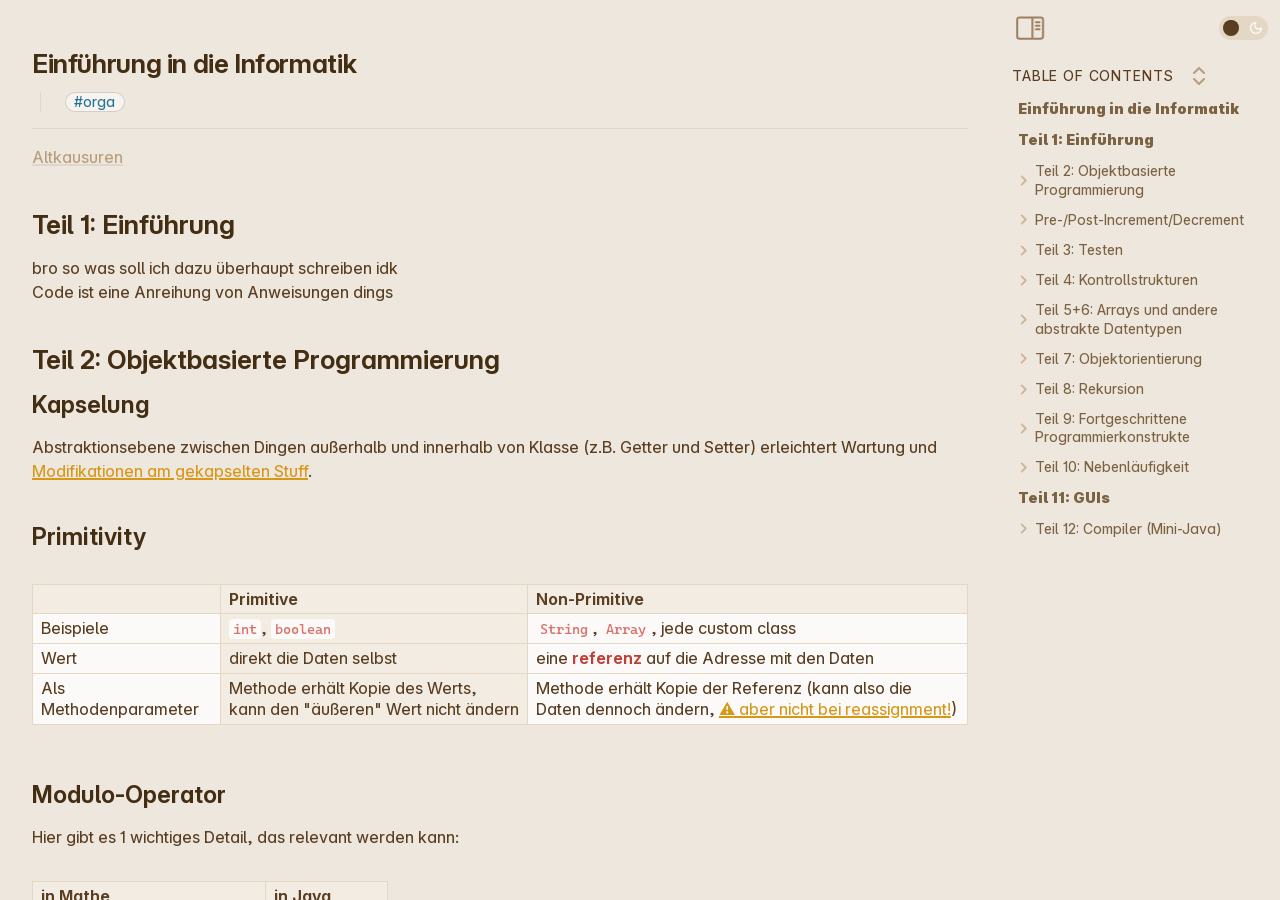
==== commit e0270a61: "pr is failing but merging anyways, because I am an admin" ====
--- a/HTML Exports/einführung-in-die-informatik.html
+++ b/HTML Exports/einführung-in-die-informatik.html
@@ -7,12 +7,13 @@
 <meta property="og:description" content="eidi - Einführung in die Informatik">
 <meta property="og:type" content="website">
 <meta property="og:url" content="einführung-in-die-informatik.html">
-<meta property="og:image" content="attachments/pasted-image-20260131162811.png">
-<meta charset="UTF-8"><meta property="og:site_name" content="eidi"><meta name="viewport" content="width=device-width, initial-scale=1.0, user-scalable=yes, minimum-scale=1.0, maximum-scale=5.0"><link rel="alternate" type="application/rss+xml" title="RSS Feed" href="site-lib/rss.xml"><script async="" id="webpage-script" src="site-lib/scripts/webpage.js" onload="this.onload=null;this.setAttribute(&quot;loaded&quot;, &quot;true&quot;)"></script><link rel="icon" href="site-lib/media/favicon.png"><link rel="stylesheet" href="site-lib/styles/obsidian.css"><link rel="stylesheet" href="site-lib/styles/theme.css"><link rel="preload" href="site-lib/styles/global-variable-styles.css" as="style" onload="this.onload=null;this.rel='stylesheet'"><noscript><link rel="stylesheet" href="site-lib/styles/global-variable-styles.css"></noscript><link rel="preload" href="site-lib/styles/main-styles.css" as="style" onload="this.onload=null;this.rel='stylesheet'"><noscript><link rel="stylesheet" href="site-lib/styles/main-styles.css"></noscript><style>body{--line-width:40em;--line-width-adaptive:40em;--file-line-width:40em;--sidebar-width:min(20em, 80vw);--collapse-arrow-size:11px;--tree-vertical-spacing:1.3em;--sidebar-margin:12px}:root{background-color:#202124}.sidebar{height:100%;font-size:14px;z-index:10;min-width:calc(var(--sidebar-width) + var(--divider-width-hover));max-width:calc(var(--sidebar-width) + var(--divider-width-hover));position:relative;overflow:hidden;overflow:clip;transition:min-width ease-in-out,max-width ease-in-out;transition-duration:.2s;contain:size}#left-sidebar{left:0}#right-sidebar{right:0}.sidebar.is-collapsed{min-width:0;max-width:0}.sidebar.floating{position:absolute}.sidebar .leaf-content{height:100%;min-width:calc(var(--sidebar-width) - var(--divider-width-hover));top:0;padding:var(--sidebar-margin);padding-top:4em;line-height:var(--line-height-tight);background-color:var(--background-secondary);transition:background-color,border-right,border-left,box-shadow;transition-duration:var(--color-fade-speed);transition-timing-function:ease-in-out;position:absolute;display:flex;flex-direction:column}.sidebar:not(.is-collapsed) .leaf-content{min-width:calc(max(100%,var(--sidebar-width)) - 3px);max-width:calc(max(100%,var(--sidebar-width)) - 3px)}#left-sidebar-content{left:0;border-top-right-radius:var(--radius-l);border-bottom-right-radius:var(--radius-l)}#right-sidebar-content{right:0;border-top-left-radius:var(--radius-l);border-bottom-left-radius:var(--radius-l)}.sidebar #left-sidebar-content,.sidebar #right-sidebar-content{contain:none!important;container-type:normal!important;animation:none!important}.sidebar:has(.leaf-content:empty):has(.topbar-content:empty){display:none}.sidebar-topbar{height:calc(2.3em + 2 * var(--sidebar-margin));width:var(--sidebar-width);padding:var(--sidebar-margin);z-index:1;position:fixed;display:flex;align-items:center;transition:width ease-in-out;transition-duration:inherit}.sidebar.is-collapsed .sidebar-topbar{width:calc(2.3em + var(--sidebar-margin) * 2)}.sidebar .sidebar-topbar.is-collapsed{width:0}#left-sidebar .sidebar-topbar{left:0;flex-direction:row;border-top-right-radius:var(--radius-l)}#right-sidebar .sidebar-topbar{right:0;flex-direction:row-reverse;border-top-left-radius:var(--radius-l)}#left-sidebar .topbar-content{margin-right:calc(2.3em + var(--sidebar-margin));flex-direction:row}#right-sidebar .topbar-content{margin-left:calc(2.3em + var(--sidebar-margin));flex-direction:row-reverse}.topbar-content{overflow:hidden visible;overflow:clip visible;width:100%;height:100%;display:flex;align-items:center;transition:inherit}.sidebar.is-collapsed .topbar-content{width:0;transition:inherit}.clickable-icon.sidebar-collapse-icon{background-color:transparent;color:var(--icon-color-focused);padding:2px!important;margin:0!important;height:100%!important;width:2.3em!important;margin-inline:0.14em!important;position:absolute}#left-sidebar .clickable-icon.sidebar-collapse-icon{transform:rotateY(180deg);right:var(--sidebar-margin)}#right-sidebar .clickable-icon.sidebar-collapse-icon{transform:rotateY(180deg);left:var(--sidebar-margin)}.clickable-icon.sidebar-collapse-icon svg.svg-icon{width:100%;height:100%}.feature-title{margin-left:1px;text-transform:uppercase;letter-spacing:.06em;margin-top:.75em;margin-bottom:.75em}.feature-header{display:flex;align-items:center;padding-top:0;font-size:1em;padding-left:0}body.floating-sidebars .sidebar{position:absolute}body{transition:background-color var(--color-fade-speed) ease-in-out}#navbar:not(:empty){display:flex;align-items:center;justify-content:space-between;padding:.5em 1em;width:100%}#main{display:flex;flex-direction:column;height:100%;width:100%;align-items:stretch;justify-content:center}#main-horizontal{display:flex;flex-direction:row;flex-grow:1;width:100%;align-items:stretch;justify-content:center}#center-content{flex-basis:100%;max-width:100%;width:100%;height:100%;display:flex;flex-direction:column;align-items:center;transition:opacity .2s ease-in-out;contain:inline-size}.hide{opacity:0!important;transition:opacity .2s ease-in-out;pointer-events:none}#center-content>.obsidian-document{padding-left:2em;padding-right:1em;margin-bottom:0;width:100%;width:-webkit-fill-available;width:-moz-available;width:fill-available;transition:background-color var(--color-fade-speed) ease-in-out;border-top-right-radius:var(--window-radius,var(--radius-m));border-top-left-radius:var(--window-radius,var(--radius-m));overflow-x:hidden!important;overflow-y:auto!important;display:flex!important;flex-direction:column!important;align-items:center!important;contain:inline-size}body #center-content>.obsidian-document>.markdown-preview-sizer{padding-bottom:80vh;width:100%;max-width:var(--line-width);flex-basis:var(--line-width);transition:background-color var(--color-fade-speed) ease-in-out;contain:inline-size}#center-content>.obsidian-document>div{width:100%!important;transition:background-color var(--color-fade-speed) ease-in-out;contain:inline-size}#center-content>.obsidian-document:not([data-type=markdown]).embed{display:flex;padding:1em;height:100%;width:100%;align-items:center;justify-content:center}#center-content>.obsidian-document:not([data-type=markdown]).embed>*{max-width:100%;max-height:100%;object-fit:contain}:not(h1,h2,h3,h4,h5,h6,li):has(> :is(.math,table)){overflow-x:auto!important}#center-content>.obsidian-document:not([data-type=markdown]){overflow-x:auto;contain:content;padding:0;margin:0;height:100%}.obsidian-document[data-type=attachment]{display:flex;flex-direction:column;align-items:center;justify-content:center;height:100%;width:100%}.obsidian-document[data-type=attachment]>*{outline:0;border:none;box-shadow:none}.obsidian-document[data-type=attachment] :is(img){max-width:90%;max-height:90%;object-fit:contain}.obsidian-document[data-type=attachment]>:is(audio){width:100%;max-width:min(90%,var(--line-width))}.obsidian-document[data-type=attachment]>:is(embed,iframe,video){width:100%;height:100%;max-width:100%;max-height:100%;object-fit:contain}.canvas-wrapper>:is(.header,.footer){z-index:100;position:absolute;display:flex;justify-content:center;flex-direction:column;width:100%;align-items:center}.scroll-highlight{position:absolute;width:100%;height:100%;pointer-events:none;z-index:1000;background-color:hsla(var(--color-accent-hsl),.25);opacity:0;padding:1em;inset:50%;translate:-50% -50%;border-radius:var(--radius-s)}</style><script defer="">async function loadIncludes(){let e=document.querySelectorAll("link[itemprop='include']");for(const t of e){let e=t.getAttribute("href");try{let o="";if(e.startsWith("https:")||e.startsWith("http:")||"file:"!=window.location.protocol){const n=await fetch(e);if(!n.ok){console.log("Could not include file: "+e),t?.remove();continue}o=await n.text()}else{const t=document.getElementById(btoa(encodeURI(e)));if(t){const e=JSON.parse(decodeURI(atob(t.getAttribute("value")??"")));o=e?.data??""}}let n=document.createRange().createContextualFragment(o);t.before(n),t.remove(),console.log("Included text: "+o),console.log("Included file: "+e)}catch(o){t?.remove(),console.log("Could not include file: "+e,o);continue}}}document.addEventListener("DOMContentLoaded",(()=>{loadIncludes()}));let isFileProtocol="file:"==location.protocol;function waitLoadScripts(e,t){let o=e.map((e=>document.getElementById(e+"-script")));!function e(n){let l=o[n],c=n+1;l?(l&&"true"!=l.getAttribute("loaded")||n<o.length&&e(c),n<o.length&&l.addEventListener("load",(()=>e(c)))):n<o.length?e(c):t()}(0)}</script></head><body class="publish css-settings-manager is-frameless is-hidden-frameless styled-scrollbars show-inline-title show-ribbon is-focused"><script defer="">let theme=localStorage.getItem("theme")||(window.matchMedia("(prefers-color-scheme: dark)").matches?"dark":"light");"dark"==theme?(document.body.classList.add("theme-dark"),document.body.classList.remove("theme-light")):(document.body.classList.add("theme-light"),document.body.classList.remove("theme-dark")),window.innerWidth<480?document.body.classList.add("is-phone"):window.innerWidth<768?document.body.classList.add("is-tablet"):window.innerWidth<1024?document.body.classList.add("is-small-screen"):document.body.classList.add("is-large-screen")</script><div class="parsed-feature-container" style="display: contents;"><link itemprop="include" href="site-lib/html/custom-head-content-content.html"></div><div id="main"><div id="navbar"></div><div id="main-horizontal"><div id="left-content" class="leaf" style="--sidebar-width: var(--sidebar-width-left);"><div id="left-sidebar" class="sidebar"><div class="sidebar-handle"></div><div class="sidebar-topbar"><div class="topbar-content"></div><div class="clickable-icon sidebar-collapse-icon"><svg xmlns="http://www.w3.org/2000/svg" width="100%" height="100%" viewBox="0 0 24 24" fill="none" stroke="currentColor" stroke-width="3" stroke-linecap="round" stroke-linejoin="round" class="svg-icon"><path d="M21 3H3C1.89543 3 1 3.89543 1 5V19C1 20.1046 1.89543 21 3 21H21C22.1046 21 23 20.1046 23 19V5C23 3.89543 22.1046 3 21 3Z"></path><path d="M10 4V20"></path><path d="M4 7H7"></path><path d="M4 10H7"></path><path d="M4 13H7"></path></svg></div></div><div class="sidebar-content-wrapper"><div id="left-sidebar-content" class="leaf-content"></div></div><script defer="">let ls = document.querySelector("#left-sidebar"); ls.classList.toggle("is-collapsed", window.innerWidth < 768); ls.style.setProperty("--sidebar-width", localStorage.getItem("sidebar-left-width"));</script></div></div><div id="center-content" class="leaf"><div class="obsidian-document markdown-preview-view markdown-rendered node-insert-event allow-fold-headings allow-fold-lists show-indentation-guide is-readable-line-width" data-type="markdown"><style id="MJX-CHTML-styles">mjx-mfrac{display:inline-block;text-align:left}mjx-frac{display:inline-block;vertical-align:.17em;padding:0 .22em}mjx-frac[type="d"]{vertical-align:.04em}mjx-frac[delims]{padding:0 .1em}mjx-frac[atop]{padding:0 .12em}mjx-frac[atop][delims]{padding:0}mjx-dtable{display:inline-table;width:100%}mjx-dtable>*{font-size:2000%}mjx-dbox{display:block;font-size:5%}mjx-num{display:block;text-align:center}mjx-den{display:block;text-align:center}mjx-mfrac[bevelled]>mjx-num{display:inline-block}mjx-mfrac[bevelled]>mjx-den{display:inline-block}mjx-den[align=right],mjx-num[align=right]{text-align:right}mjx-den[align=left],mjx-num[align=left]{text-align:left}mjx-nstrut{display:inline-block;height:.054em;width:0;vertical-align:-.054em}mjx-nstrut[type="d"]{height:.217em;vertical-align:-.217em}mjx-dstrut{display:inline-block;height:.505em;width:0}mjx-dstrut[type="d"]{height:.726em}mjx-line{display:block;box-sizing:border-box;min-height:1px;height:.06em;border-top:.06em solid;margin:.06em -.1em;overflow:hidden}mjx-line[type="d"]{margin:.18em -.1em}mjx-mrow{display:inline-block;text-align:left}mjx-c.mjx-c72::before{padding:.442em .392em 0 0;content:"r"}mjx-c.mjx-c61::before{padding:.448em .5em .011em 0;content:"a"}mjx-c.mjx-c66::before{padding:.705em .372em 0 0;content:"f"}mjx-c.mjx-c1D44E.TEX-I::before{padding:.441em .529em .01em 0;content:"a"}mjx-c.mjx-c1D44F.TEX-I::before{padding:.694em .429em .011em 0;content:"b"}mjx-c.mjx-c22C5::before{padding:.31em .278em 0 0;content:"⋅"}mjx-c.mjx-c1D450.TEX-I::before{padding:.442em .433em .011em 0;content:"c"}mjx-c.mjx-c1D461.TEX-I::before{padding:.626em .361em .011em 0;content:"t"}mjx-c.mjx-c63::before{padding:.448em .444em .011em 0;content:"c"}mjx-c.mjx-c1D45B.TEX-I::before{padding:.442em .6em .011em 0;content:"n"}mjx-c.mjx-c2212::before{padding:.583em .778em .082em 0;content:"−"}mjx-texatom{display:inline-block;text-align:left}mjx-c.mjx-c2F::before{padding:.75em .5em .25em 0;content:"/"}mjx-c.mjx-c2B::before{padding:.583em .778em .082em 0;content:"+"}mjx-mspace{display:inline-block;text-align:left}mjx-c.mjx-c64::before{padding:.694em .556em .011em 0;content:"d"}mjx-mtext{display:inline-block;text-align:left}mjx-c.mjx-c5C::before{padding:.75em .5em .25em 0;content:"\\"}mjx-c.mjx-c6D::before{padding:.442em .833em 0 0;content:"m"}mjx-c.mjx-c6F::before{padding:.448em .5em .01em 0;content:"o"}mjx-c.mjx-c2225::before{padding:.75em .5em .25em 0;content:"∥"}mjx-mo{display:inline-block;text-align:left}mjx-stretchy-h{display:inline-table;width:100%}mjx-stretchy-h>*{display:table-cell;width:0}mjx-stretchy-h>*>mjx-c{display:inline-block;transform:scaleX(1)}mjx-stretchy-h>*>mjx-c::before{display:inline-block;width:initial}mjx-stretchy-h>mjx-ext{overflow:clip visible;width:100%}mjx-stretchy-h>mjx-ext>mjx-c::before{transform:scaleX(500)}mjx-stretchy-h>mjx-ext>mjx-c{width:0}mjx-stretchy-h>mjx-beg>mjx-c{margin-right:-.1em}mjx-stretchy-h>mjx-end>mjx-c{margin-left:-.1em}mjx-stretchy-v{display:inline-block}mjx-stretchy-v>*{display:block}mjx-stretchy-v>mjx-beg{height:0}mjx-stretchy-v>mjx-end>mjx-c{display:block}mjx-stretchy-v>*>mjx-c{transform:scaleY(1);transform-origin:left center;overflow:hidden}mjx-stretchy-v>mjx-ext{display:block;height:100%;box-sizing:border-box;border:0 solid transparent;overflow:visible clip}mjx-stretchy-v>mjx-ext>mjx-c::before{width:initial;box-sizing:border-box}mjx-stretchy-v>mjx-ext>mjx-c{transform:scaleY(500) translateY(.075em);overflow:visible}mjx-mark{display:inline-block;height:0}mjx-c.mjx-c1D451.TEX-I::before{padding:.694em .52em .01em 0;content:"d"}mjx-c.mjx-c7C::before{padding:.75em .278em .249em 0;content:"|"}mjx-mi{display:inline-block;text-align:left}mjx-c.mjx-c1D45A.TEX-I::before{padding:.442em .878em .011em 0;content:"m"}mjx-c.mjx-c1D45C.TEX-I::before{padding:.441em .485em .011em 0;content:"o"}mjx-container[jax=CHTML]{line-height:0}mjx-container [space="1"]{margin-left:.111em}mjx-container [space="2"]{margin-left:.167em}mjx-container [space="3"]{margin-left:.222em}mjx-container [space="4"]{margin-left:.278em}mjx-container [space="5"]{margin-left:.333em}mjx-container [rspace="1"]{margin-right:.111em}mjx-container [rspace="2"]{margin-right:.167em}mjx-container [rspace="3"]{margin-right:.222em}mjx-container [rspace="4"]{margin-right:.278em}mjx-container [rspace="5"]{margin-right:.333em}mjx-container [size="s"]{font-size:70.7%}mjx-container [size=ss]{font-size:50%}mjx-container [size=Tn]{font-size:60%}mjx-container [size=sm]{font-size:85%}mjx-container [size=lg]{font-size:120%}mjx-container [size=Lg]{font-size:144%}mjx-container [size=LG]{font-size:173%}mjx-container [size=hg]{font-size:207%}mjx-container [size=HG]{font-size:249%}mjx-container [width=full]{width:100%}mjx-box{display:inline-block}mjx-block{display:block}mjx-itable{display:inline-table}mjx-row{display:table-row}mjx-row>*{display:table-cell}mjx-mtext{display:inline-block}mjx-mstyle{display:inline-block}mjx-merror{display:inline-block;color:red;background-color:#ff0}mjx-mphantom{visibility:hidden}mjx-assistive-mml{top:0;left:0;clip:rect(1px,1px,1px,1px);user-select:none;position:absolute!important;padding:1px 0 0!important;border:0!important;display:block!important;width:auto!important;overflow:hidden!important}mjx-assistive-mml[display=block]{width:100%!important}mjx-math{display:inline-block;text-align:left;line-height:0;text-indent:0;font-style:normal;font-weight:400;font-size:100%;font-size-adjust:none;letter-spacing:normal;border-collapse:collapse;overflow-wrap:normal;word-spacing:normal;white-space:nowrap;direction:ltr;padding:1px 0}mjx-container[jax=CHTML][display=true]{display:block;text-align:center;margin:1em 0}mjx-container[jax=CHTML][display=true][width=full]{display:flex}mjx-container[jax=CHTML][display=true] mjx-math{padding:0}mjx-container[jax=CHTML][justify=left]{text-align:left}mjx-container[jax=CHTML][justify=right]{text-align:right}mjx-mn{display:inline-block;text-align:left}mjx-c{display:inline-block}mjx-utext{display:inline-block;padding:.75em 0 .2em}mjx-c::before{display:block;width:0}.MJX-TEX{font-family:MJXZERO,MJXTEX}.TEX-B{font-family:MJXZERO,MJXTEX-B}.TEX-I{font-family:MJXZERO,MJXTEX-I}.TEX-MI{font-family:MJXZERO,MJXTEX-MI}.TEX-BI{font-family:MJXZERO,MJXTEX-BI}.TEX-S1{font-family:MJXZERO,MJXTEX-S1}.TEX-S2{font-family:MJXZERO,MJXTEX-S2}.TEX-S3{font-family:MJXZERO,MJXTEX-S3}.TEX-S4{font-family:MJXZERO,MJXTEX-S4}.TEX-A{font-family:MJXZERO,MJXTEX-A}.TEX-C{font-family:MJXZERO,MJXTEX-C}.TEX-CB{font-family:MJXZERO,MJXTEX-CB}.TEX-FR{font-family:MJXZERO,MJXTEX-FR}.TEX-FRB{font-family:MJXZERO,MJXTEX-FRB}.TEX-SS{font-family:MJXZERO,MJXTEX-SS}.TEX-SSB{font-family:MJXZERO,MJXTEX-SSB}.TEX-SSI{font-family:MJXZERO,MJXTEX-SSI}.TEX-SC{font-family:MJXZERO,MJXTEX-SC}.TEX-T{font-family:MJXZERO,MJXTEX-T}.TEX-V{font-family:MJXZERO,MJXTEX-V}.TEX-VB{font-family:MJXZERO,MJXTEX-VB}mjx-stretchy-h mjx-c,mjx-stretchy-v mjx-c{font-family:MJXZERO,MJXTEX-S1,MJXTEX-S4,MJXTEX,MJXTEX-A!important}@font-face{font-family:MJXZERO;src:url("site-lib/fonts/mathjax_zero.woff") format("woff")}@font-face{font-family:MJXTEX;src:url("site-lib/fonts/mathjax_main-regular.woff") format("woff")}@font-face{font-family:MJXTEX-B;src:url("site-lib/fonts/mathjax_main-bold.woff") format("woff")}@font-face{font-family:MJXTEX-I;src:url("site-lib/fonts/mathjax_math-italic.woff") format("woff")}@font-face{font-family:MJXTEX-MI;src:url("site-lib/fonts/mathjax_main-italic.woff") format("woff")}@font-face{font-family:MJXTEX-BI;src:url("site-lib/fonts/mathjax_math-bolditalic.woff") format("woff")}@font-face{font-family:MJXTEX-S1;src:url("site-lib/fonts/mathjax_size1-regular.woff") format("woff")}@font-face{font-family:MJXTEX-S2;src:url("site-lib/fonts/mathjax_size2-regular.woff") format("woff")}@font-face{font-family:MJXTEX-S3;src:url("site-lib/fonts/mathjax_size3-regular.woff") format("woff")}@font-face{font-family:MJXTEX-S4;src:url("site-lib/fonts/mathjax_size4-regular.woff") format("woff")}@font-face{font-family:MJXTEX-A;src:url("site-lib/fonts/mathjax_ams-regular.woff") format("woff")}@font-face{font-family:MJXTEX-C;src:url("site-lib/fonts/mathjax_calligraphic-regular.woff") format("woff")}@font-face{font-family:MJXTEX-CB;src:url("site-lib/fonts/mathjax_calligraphic-bold.woff") format("woff")}@font-face{font-family:MJXTEX-FR;src:url("site-lib/fonts/mathjax_fraktur-regular.woff") format("woff")}@font-face{font-family:MJXTEX-FRB;src:url("site-lib/fonts/mathjax_fraktur-bold.woff") format("woff")}@font-face{font-family:MJXTEX-SS;src:url("site-lib/fonts/mathjax_sansserif-regular.woff") format("woff")}@font-face{font-family:MJXTEX-SSB;src:url("site-lib/fonts/mathjax_sansserif-bold.woff") format("woff")}@font-face{font-family:MJXTEX-SSI;src:url("site-lib/fonts/mathjax_sansserif-italic.woff") format("woff")}@font-face{font-family:MJXTEX-SC;src:url("site-lib/fonts/mathjax_script-regular.woff") format("woff")}@font-face{font-family:MJXTEX-T;src:url("site-lib/fonts/mathjax_typewriter-regular.woff") format("woff")}@font-face{font-family:MJXTEX-V;src:url("site-lib/fonts/mathjax_vector-regular.woff") format("woff")}@font-face{font-family:MJXTEX-VB;src:url("site-lib/fonts/mathjax_vector-bold.woff") format("woff")}mjx-c.mjx-c31::before{padding:.666em .5em 0 0;content:"1"}mjx-c.mjx-c30::before{padding:.666em .5em .022em 0;content:"0"}</style><pre class="frontmatter language-yaml" style="display: none;"><code class="language-yaml is-loaded"><span class="token key atrule">tags</span><span class="token punctuation">:</span> orga
+<meta property="og:image" content="undefined">
+<meta charset="UTF-8"><meta property="og:site_name" content="eidi"><meta name="viewport" content="width=device-width, initial-scale=1.0, user-scalable=yes, minimum-scale=1.0, maximum-scale=5.0"><link rel="alternate" type="application/rss+xml" title="RSS Feed" href="site-lib/rss.xml"><script async="" id="webpage-script" src="site-lib/scripts/webpage.js" onload="this.onload=null;this.setAttribute(&quot;loaded&quot;, &quot;true&quot;)"></script><link rel="icon" href="site-lib/media/favicon.png"><link rel="stylesheet" href="site-lib/styles/obsidian.css"><link rel="stylesheet" href="site-lib/styles/theme.css"><link rel="preload" href="site-lib/styles/global-variable-styles.css" as="style" onload="this.onload=null;this.rel='stylesheet'"><noscript><link rel="stylesheet" href="site-lib/styles/global-variable-styles.css"></noscript><link rel="preload" href="site-lib/styles/main-styles.css" as="style" onload="this.onload=null;this.rel='stylesheet'"><noscript><link rel="stylesheet" href="site-lib/styles/main-styles.css"></noscript><style>body{--line-width:40em;--line-width-adaptive:40em;--file-line-width:40em;--sidebar-width:min(20em, 80vw);--collapse-arrow-size:11px;--tree-vertical-spacing:1.3em;--sidebar-margin:12px}:root{background-color:#202124}.sidebar{height:100%;font-size:14px;z-index:10;min-width:calc(var(--sidebar-width) + var(--divider-width-hover));max-width:calc(var(--sidebar-width) + var(--divider-width-hover));position:relative;overflow:hidden;overflow:clip;transition:min-width ease-in-out,max-width ease-in-out;transition-duration:.2s;contain:size}#left-sidebar{left:0}#right-sidebar{right:0}.sidebar.is-collapsed{min-width:0;max-width:0}.sidebar.floating{position:absolute}.sidebar .leaf-content{height:100%;min-width:calc(var(--sidebar-width) - var(--divider-width-hover));top:0;padding:var(--sidebar-margin);padding-top:4em;line-height:var(--line-height-tight);background-color:var(--background-secondary);transition:background-color,border-right,border-left,box-shadow;transition-duration:var(--color-fade-speed);transition-timing-function:ease-in-out;position:absolute;display:flex;flex-direction:column}.sidebar:not(.is-collapsed) .leaf-content{min-width:calc(max(100%,var(--sidebar-width)) - 3px);max-width:calc(max(100%,var(--sidebar-width)) - 3px)}#left-sidebar-content{left:0;border-top-right-radius:var(--radius-l);border-bottom-right-radius:var(--radius-l)}#right-sidebar-content{right:0;border-top-left-radius:var(--radius-l);border-bottom-left-radius:var(--radius-l)}.sidebar #left-sidebar-content,.sidebar #right-sidebar-content{contain:none!important;container-type:normal!important;animation:none!important}.sidebar:has(.leaf-content:empty):has(.topbar-content:empty){display:none}.sidebar-topbar{height:calc(2.3em + 2 * var(--sidebar-margin));width:var(--sidebar-width);padding:var(--sidebar-margin);z-index:1;position:fixed;display:flex;align-items:center;transition:width ease-in-out;transition-duration:inherit}.sidebar.is-collapsed .sidebar-topbar{width:calc(2.3em + var(--sidebar-margin) * 2)}.sidebar .sidebar-topbar.is-collapsed{width:0}#left-sidebar .sidebar-topbar{left:0;flex-direction:row;border-top-right-radius:var(--radius-l)}#right-sidebar .sidebar-topbar{right:0;flex-direction:row-reverse;border-top-left-radius:var(--radius-l)}#left-sidebar .topbar-content{margin-right:calc(2.3em + var(--sidebar-margin));flex-direction:row}#right-sidebar .topbar-content{margin-left:calc(2.3em + var(--sidebar-margin));flex-direction:row-reverse}.topbar-content{overflow:hidden visible;overflow:clip visible;width:100%;height:100%;display:flex;align-items:center;transition:inherit}.sidebar.is-collapsed .topbar-content{width:0;transition:inherit}.clickable-icon.sidebar-collapse-icon{background-color:transparent;color:var(--icon-color-focused);padding:2px!important;margin:0!important;height:100%!important;width:2.3em!important;margin-inline:0.14em!important;position:absolute}#left-sidebar .clickable-icon.sidebar-collapse-icon{transform:rotateY(180deg);right:var(--sidebar-margin)}#right-sidebar .clickable-icon.sidebar-collapse-icon{transform:rotateY(180deg);left:var(--sidebar-margin)}.clickable-icon.sidebar-collapse-icon svg.svg-icon{width:100%;height:100%}.feature-title{margin-left:1px;text-transform:uppercase;letter-spacing:.06em;margin-top:.75em;margin-bottom:.75em}.feature-header{display:flex;align-items:center;padding-top:0;font-size:1em;padding-left:0}body.floating-sidebars .sidebar{position:absolute}body{transition:background-color var(--color-fade-speed) ease-in-out}#navbar:not(:empty){display:flex;align-items:center;justify-content:space-between;padding:.5em 1em;width:100%}#main{display:flex;flex-direction:column;height:100%;width:100%;align-items:stretch;justify-content:center}#main-horizontal{display:flex;flex-direction:row;flex-grow:1;width:100%;align-items:stretch;justify-content:center}#center-content{flex-basis:100%;max-width:100%;width:100%;height:100%;display:flex;flex-direction:column;align-items:center;transition:opacity .2s ease-in-out;contain:inline-size}.hide{opacity:0!important;transition:opacity .2s ease-in-out;pointer-events:none}#center-content>.obsidian-document{padding-left:2em;padding-right:1em;margin-bottom:0;width:100%;width:-webkit-fill-available;width:-moz-available;width:fill-available;transition:background-color var(--color-fade-speed) ease-in-out;border-top-right-radius:var(--window-radius,var(--radius-m));border-top-left-radius:var(--window-radius,var(--radius-m));overflow-x:hidden!important;overflow-y:auto!important;display:flex!important;flex-direction:column!important;align-items:center!important;contain:inline-size}body #center-content>.obsidian-document>.markdown-preview-sizer{padding-bottom:80vh;width:100%;max-width:var(--line-width);flex-basis:var(--line-width);transition:background-color var(--color-fade-speed) ease-in-out;contain:inline-size}#center-content>.obsidian-document>div{width:100%!important;transition:background-color var(--color-fade-speed) ease-in-out;contain:inline-size}#center-content>.obsidian-document:not([data-type=markdown]).embed{display:flex;padding:1em;height:100%;width:100%;align-items:center;justify-content:center}#center-content>.obsidian-document:not([data-type=markdown]).embed>*{max-width:100%;max-height:100%;object-fit:contain}:not(h1,h2,h3,h4,h5,h6,li):has(> :is(.math,table)){overflow-x:auto!important}#center-content>.obsidian-document:not([data-type=markdown]){overflow-x:auto;contain:content;padding:0;margin:0;height:100%}.obsidian-document[data-type=attachment]{display:flex;flex-direction:column;align-items:center;justify-content:center;height:100%;width:100%}.obsidian-document[data-type=attachment]>*{outline:0;border:none;box-shadow:none}.obsidian-document[data-type=attachment] :is(img){max-width:90%;max-height:90%;object-fit:contain}.obsidian-document[data-type=attachment]>:is(audio){width:100%;max-width:min(90%,var(--line-width))}.obsidian-document[data-type=attachment]>:is(embed,iframe,video){width:100%;height:100%;max-width:100%;max-height:100%;object-fit:contain}.canvas-wrapper>:is(.header,.footer){z-index:100;position:absolute;display:flex;justify-content:center;flex-direction:column;width:100%;align-items:center}.scroll-highlight{position:absolute;width:100%;height:100%;pointer-events:none;z-index:1000;background-color:hsla(var(--color-accent-hsl),.25);opacity:0;padding:1em;inset:50%;translate:-50% -50%;border-radius:var(--radius-s)}</style><script defer="">async function loadIncludes(){let e=document.querySelectorAll("link[itemprop='include']");for(const t of e){let e=t.getAttribute("href");try{let o="";if(e.startsWith("https:")||e.startsWith("http:")||"file:"!=window.location.protocol){const n=await fetch(e);if(!n.ok){console.log("Could not include file: "+e),t?.remove();continue}o=await n.text()}else{const t=document.getElementById(btoa(encodeURI(e)));if(t){const e=JSON.parse(decodeURI(atob(t.getAttribute("value")??"")));o=e?.data??""}}let n=document.createRange().createContextualFragment(o);t.before(n),t.remove(),console.log("Included text: "+o),console.log("Included file: "+e)}catch(o){t?.remove(),console.log("Could not include file: "+e,o);continue}}}document.addEventListener("DOMContentLoaded",(()=>{loadIncludes()}));let isFileProtocol="file:"==location.protocol;function waitLoadScripts(e,t){let o=e.map((e=>document.getElementById(e+"-script")));!function e(n){let l=o[n],c=n+1;l?(l&&"true"!=l.getAttribute("loaded")||n<o.length&&e(c),n<o.length&&l.addEventListener("load",(()=>e(c)))):n<o.length?e(c):t()}(0)}</script></head><body class="publish css-settings-manager is-frameless is-hidden-frameless styled-scrollbars show-inline-title show-ribbon is-focused"><script defer="">let theme=localStorage.getItem("theme")||(window.matchMedia("(prefers-color-scheme: dark)").matches?"dark":"light");"dark"==theme?(document.body.classList.add("theme-dark"),document.body.classList.remove("theme-light")):(document.body.classList.add("theme-light"),document.body.classList.remove("theme-dark")),window.innerWidth<480?document.body.classList.add("is-phone"):window.innerWidth<768?document.body.classList.add("is-tablet"):window.innerWidth<1024?document.body.classList.add("is-small-screen"):document.body.classList.add("is-large-screen")</script><div class="parsed-feature-container" style="display: contents;"><link itemprop="include" href="site-lib/html/custom-head-content-content.html"></div><div id="main"><div id="navbar"></div><div id="main-horizontal"><div id="left-content" class="leaf" style="--sidebar-width: var(--sidebar-width-left);"><div id="left-sidebar" class="sidebar"><div class="sidebar-handle"></div><div class="sidebar-topbar"><div class="topbar-content"></div><div class="clickable-icon sidebar-collapse-icon"><svg xmlns="http://www.w3.org/2000/svg" width="100%" height="100%" viewBox="0 0 24 24" fill="none" stroke="currentColor" stroke-width="3" stroke-linecap="round" stroke-linejoin="round" class="svg-icon"><path d="M21 3H3C1.89543 3 1 3.89543 1 5V19C1 20.1046 1.89543 21 3 21H21C22.1046 21 23 20.1046 23 19V5C23 3.89543 22.1046 3 21 3Z"></path><path d="M10 4V20"></path><path d="M4 7H7"></path><path d="M4 10H7"></path><path d="M4 13H7"></path></svg></div></div><div class="sidebar-content-wrapper"><div id="left-sidebar-content" class="leaf-content"></div></div><script defer="">let ls = document.querySelector("#left-sidebar"); ls.classList.toggle("is-collapsed", window.innerWidth < 768); ls.style.setProperty("--sidebar-width", localStorage.getItem("sidebar-left-width"));</script></div></div><div id="center-content" class="leaf"><div class="obsidian-document markdown-preview-view markdown-rendered node-insert-event allow-fold-headings allow-fold-lists show-indentation-guide is-readable-line-width" data-type="markdown"><style id="MJX-CHTML-styles">mjx-c.mjx-c1D443.TEX-I::before{padding:.683em .751em 0 0;content:"P"}mjx-c.mjx-c2282::before{padding:.54em .778em .04em 0;content:"⊂"}mjx-c.mjx-c1D436.TEX-I::before{padding:.705em .76em .022em 0;content:"C"}mjx-mo{display:inline-block;text-align:left}mjx-stretchy-h{display:inline-table;width:100%}mjx-stretchy-h>*{display:table-cell;width:0}mjx-stretchy-h>*>mjx-c{display:inline-block;transform:scaleX(1)}mjx-stretchy-h>*>mjx-c::before{display:inline-block;width:initial}mjx-stretchy-h>mjx-ext{overflow:clip visible;width:100%}mjx-stretchy-h>mjx-ext>mjx-c::before{transform:scaleX(500)}mjx-stretchy-h>mjx-ext>mjx-c{width:0}mjx-stretchy-h>mjx-beg>mjx-c{margin-right:-.1em}mjx-stretchy-h>mjx-end>mjx-c{margin-left:-.1em}mjx-stretchy-v{display:inline-block}mjx-stretchy-v>*{display:block}mjx-stretchy-v>mjx-beg{height:0}mjx-stretchy-v>mjx-end>mjx-c{display:block}mjx-stretchy-v>*>mjx-c{transform:scaleY(1);transform-origin:left center;overflow:hidden}mjx-stretchy-v>mjx-ext{display:block;height:100%;box-sizing:border-box;border:0 solid transparent;overflow:visible clip}mjx-stretchy-v>mjx-ext>mjx-c::before{width:initial;box-sizing:border-box}mjx-stretchy-v>mjx-ext>mjx-c{transform:scaleY(500) translateY(.075em);overflow:visible}mjx-mark{display:inline-block;height:0}mjx-mn{display:inline-block;text-align:left}mjx-c.mjx-c1D442.TEX-I::before{padding:.704em .763em .022em 0;content:"O"}mjx-c.mjx-c28::before{padding:.75em .389em .25em 0;content:"("}mjx-c.mjx-c31::before{padding:.666em .5em 0 0;content:"1"}mjx-c.mjx-c29::before{padding:.75em .389em .25em 0;content:")"}mjx-c.mjx-c1D45B.TEX-I::before{padding:.442em .6em .011em 0;content:"n"}mjx-container[jax=CHTML]{line-height:0}mjx-container [space="1"]{margin-left:.111em}mjx-container [space="2"]{margin-left:.167em}mjx-container [space="3"]{margin-left:.222em}mjx-container [space="4"]{margin-left:.278em}mjx-container [space="5"]{margin-left:.333em}mjx-container [rspace="1"]{margin-right:.111em}mjx-container [rspace="2"]{margin-right:.167em}mjx-container [rspace="3"]{margin-right:.222em}mjx-container [rspace="4"]{margin-right:.278em}mjx-container [rspace="5"]{margin-right:.333em}mjx-container [size="s"]{font-size:70.7%}mjx-container [size=ss]{font-size:50%}mjx-container [size=Tn]{font-size:60%}mjx-container [size=sm]{font-size:85%}mjx-container [size=lg]{font-size:120%}mjx-container [size=Lg]{font-size:144%}mjx-container [size=LG]{font-size:173%}mjx-container [size=hg]{font-size:207%}mjx-container [size=HG]{font-size:249%}mjx-container [width=full]{width:100%}mjx-box{display:inline-block}mjx-block{display:block}mjx-itable{display:inline-table}mjx-row{display:table-row}mjx-row>*{display:table-cell}mjx-mtext{display:inline-block}mjx-mstyle{display:inline-block}mjx-merror{display:inline-block;color:red;background-color:#ff0}mjx-mphantom{visibility:hidden}mjx-assistive-mml{top:0;left:0;clip:rect(1px,1px,1px,1px);user-select:none;position:absolute!important;padding:1px 0 0!important;border:0!important;display:block!important;width:auto!important;overflow:hidden!important}mjx-assistive-mml[display=block]{width:100%!important}mjx-math{display:inline-block;text-align:left;line-height:0;text-indent:0;font-style:normal;font-weight:400;font-size:100%;font-size-adjust:none;letter-spacing:normal;border-collapse:collapse;overflow-wrap:normal;word-spacing:normal;white-space:nowrap;direction:ltr;padding:1px 0}mjx-container[jax=CHTML][display=true]{display:block;text-align:center;margin:1em 0}mjx-container[jax=CHTML][display=true][width=full]{display:flex}mjx-container[jax=CHTML][display=true] mjx-math{padding:0}mjx-container[jax=CHTML][justify=left]{text-align:left}mjx-container[jax=CHTML][justify=right]{text-align:right}mjx-mfrac{display:inline-block;text-align:left}mjx-frac{display:inline-block;vertical-align:.17em;padding:0 .22em}mjx-frac[type="d"]{vertical-align:.04em}mjx-frac[delims]{padding:0 .1em}mjx-frac[atop]{padding:0 .12em}mjx-frac[atop][delims]{padding:0}mjx-dtable{display:inline-table;width:100%}mjx-dtable>*{font-size:2000%}mjx-dbox{display:block;font-size:5%}mjx-num{display:block;text-align:center}mjx-den{display:block;text-align:center}mjx-mfrac[bevelled]>mjx-num{display:inline-block}mjx-mfrac[bevelled]>mjx-den{display:inline-block}mjx-den[align=right],mjx-num[align=right]{text-align:right}mjx-den[align=left],mjx-num[align=left]{text-align:left}mjx-nstrut{display:inline-block;height:.054em;width:0;vertical-align:-.054em}mjx-nstrut[type="d"]{height:.217em;vertical-align:-.217em}mjx-dstrut{display:inline-block;height:.505em;width:0}mjx-dstrut[type="d"]{height:.726em}mjx-line{display:block;box-sizing:border-box;min-height:1px;height:.06em;border-top:.06em solid;margin:.06em -.1em;overflow:hidden}mjx-line[type="d"]{margin:.18em -.1em}mjx-mi{display:inline-block;text-align:left}mjx-c{display:inline-block}mjx-utext{display:inline-block;padding:.75em 0 .2em}mjx-c::before{display:block;width:0}.MJX-TEX{font-family:MJXZERO,MJXTEX}.TEX-B{font-family:MJXZERO,MJXTEX-B}.TEX-I{font-family:MJXZERO,MJXTEX-I}.TEX-MI{font-family:MJXZERO,MJXTEX-MI}.TEX-BI{font-family:MJXZERO,MJXTEX-BI}.TEX-S1{font-family:MJXZERO,MJXTEX-S1}.TEX-S2{font-family:MJXZERO,MJXTEX-S2}.TEX-S3{font-family:MJXZERO,MJXTEX-S3}.TEX-S4{font-family:MJXZERO,MJXTEX-S4}.TEX-A{font-family:MJXZERO,MJXTEX-A}.TEX-C{font-family:MJXZERO,MJXTEX-C}.TEX-CB{font-family:MJXZERO,MJXTEX-CB}.TEX-FR{font-family:MJXZERO,MJXTEX-FR}.TEX-FRB{font-family:MJXZERO,MJXTEX-FRB}.TEX-SS{font-family:MJXZERO,MJXTEX-SS}.TEX-SSB{font-family:MJXZERO,MJXTEX-SSB}.TEX-SSI{font-family:MJXZERO,MJXTEX-SSI}.TEX-SC{font-family:MJXZERO,MJXTEX-SC}.TEX-T{font-family:MJXZERO,MJXTEX-T}.TEX-V{font-family:MJXZERO,MJXTEX-V}.TEX-VB{font-family:MJXZERO,MJXTEX-VB}mjx-stretchy-h mjx-c,mjx-stretchy-v mjx-c{font-family:MJXZERO,MJXTEX-S1,MJXTEX-S4,MJXTEX,MJXTEX-A!important}@font-face{font-family:MJXZERO;src:url("site-lib/fonts/mathjax_zero.woff") format("woff")}@font-face{font-family:MJXTEX;src:url("site-lib/fonts/mathjax_main-regular.woff") format("woff")}@font-face{font-family:MJXTEX-B;src:url("site-lib/fonts/mathjax_main-bold.woff") format("woff")}@font-face{font-family:MJXTEX-I;src:url("site-lib/fonts/mathjax_math-italic.woff") format("woff")}@font-face{font-family:MJXTEX-MI;src:url("site-lib/fonts/mathjax_main-italic.woff") format("woff")}@font-face{font-family:MJXTEX-BI;src:url("site-lib/fonts/mathjax_math-bolditalic.woff") format("woff")}@font-face{font-family:MJXTEX-S1;src:url("site-lib/fonts/mathjax_size1-regular.woff") format("woff")}@font-face{font-family:MJXTEX-S2;src:url("site-lib/fonts/mathjax_size2-regular.woff") format("woff")}@font-face{font-family:MJXTEX-S3;src:url("site-lib/fonts/mathjax_size3-regular.woff") format("woff")}@font-face{font-family:MJXTEX-S4;src:url("site-lib/fonts/mathjax_size4-regular.woff") format("woff")}@font-face{font-family:MJXTEX-A;src:url("site-lib/fonts/mathjax_ams-regular.woff") format("woff")}@font-face{font-family:MJXTEX-C;src:url("site-lib/fonts/mathjax_calligraphic-regular.woff") format("woff")}@font-face{font-family:MJXTEX-CB;src:url("site-lib/fonts/mathjax_calligraphic-bold.woff") format("woff")}@font-face{font-family:MJXTEX-FR;src:url("site-lib/fonts/mathjax_fraktur-regular.woff") format("woff")}@font-face{font-family:MJXTEX-FRB;src:url("site-lib/fonts/mathjax_fraktur-bold.woff") format("woff")}@font-face{font-family:MJXTEX-SS;src:url("site-lib/fonts/mathjax_sansserif-regular.woff") format("woff")}@font-face{font-family:MJXTEX-SSB;src:url("site-lib/fonts/mathjax_sansserif-bold.woff") format("woff")}@font-face{font-family:MJXTEX-SSI;src:url("site-lib/fonts/mathjax_sansserif-italic.woff") format("woff")}@font-face{font-family:MJXTEX-SC;src:url("site-lib/fonts/mathjax_script-regular.woff") format("woff")}@font-face{font-family:MJXTEX-T;src:url("site-lib/fonts/mathjax_typewriter-regular.woff") format("woff")}@font-face{font-family:MJXTEX-V;src:url("site-lib/fonts/mathjax_vector-regular.woff") format("woff")}@font-face{font-family:MJXTEX-VB;src:url("site-lib/fonts/mathjax_vector-bold.woff") format("woff")}mjx-c.mjx-c1D44E.TEX-I::before{padding:.441em .529em .01em 0;content:"a"}mjx-c.mjx-c1D44F.TEX-I::before{padding:.694em .429em .011em 0;content:"b"}</style><pre class="frontmatter language-yaml" style="display: none;"><code class="language-yaml is-loaded"><span class="token key atrule">tags</span><span class="token punctuation">:</span> orga
 <span class="token key atrule">fertig</span><span class="token punctuation">:</span> <span class="token boolean important">false</span>
 <span class="token key atrule">klausur</span><span class="token punctuation">:</span> <span class="token datetime number">2026-02-09T00:00:00.000Z</span>
 <span class="token key atrule">moodle</span><span class="token punctuation">:</span> <span class="token string">"[[https://eidi.tum.sexy]]"</span>
-<span class="token key atrule">semester</span><span class="token punctuation">:</span> <span class="token number">1</span></code><button class="copy-code-button"><svg xmlns="http://www.w3.org/2000/svg" width="24" height="24" viewBox="0 0 24 24" fill="none" stroke="currentColor" stroke-width="2" stroke-linecap="round" stroke-linejoin="round" class="svg-icon lucide-copy"><rect x="8" y="8" width="14" height="14" rx="2" ry="2"></rect><path d="M4 16c-1.1 0-2-.9-2-2V4c0-1.1.9-2 2-2h10c1.1 0 2 .9 2 2"></path></svg></button></pre><div class="markdown-preview-sizer markdown-preview-section"><div class="header"><h1 class="page-title heading inline-title" id="Einführung_in_die_Informatik_0">Einführung in die Informatik</h1><div class="data-bar"></div></div><div class="markdown-preview-pusher" style="width: 1px; height: 0.1px; margin-bottom: 0px;"></div><div class="el-p"><p dir="auto"><a data-href="Altkausuren" href="module/semester-1/eidi/altkausuren.html" class="internal-link" target="_self" rel="noopener nofollow">Altkausuren</a></p></div><div class="el-h1"><h1 data-heading="Teil 1+2: Einführung" dir="auto" class="heading" id="Teil_1+2_Einführung_0"><span class="heading-collapse-indicator collapse-indicator collapse-icon"><svg xmlns="http://www.w3.org/2000/svg" width="24" height="24" viewBox="0 0 24 24" fill="none" stroke="currentColor" stroke-width="2" stroke-linecap="round" stroke-linejoin="round" class="svg-icon right-triangle"><path d="M3 8L12 17L21 8"></path></svg></span>Teil 1+2: Einführung</h1></div><div class="el-h2"><h2 data-heading="Kapselung" dir="auto" class="heading" id="Kapselung_0"><span class="heading-collapse-indicator collapse-indicator collapse-icon"><svg xmlns="http://www.w3.org/2000/svg" width="24" height="24" viewBox="0 0 24 24" fill="none" stroke="currentColor" stroke-width="2" stroke-linecap="round" stroke-linejoin="round" class="svg-icon right-triangle"><path d="M3 8L12 17L21 8"></path></svg></span>Kapselung</h2></div><div class="el-p"><p dir="auto">Abstraktionsebene zwischen Dingen außerhalb und innerhalb von Klasse (z.B. Getter und Setter) erleichtert Wartung und <a data-tooltip-position="top" aria-label="Komposition statt Vererbung!" data-href="#Komposition statt Vererbung!" href="einführung-in-die-informatik.html#Komposition_statt_Vererbung!_0" class="internal-link" target="_self" rel="noopener nofollow">Modifikationen am gekapselten Stuff</a>.</p></div><div class="el-h2"><h2 data-heading="Primitivity" dir="auto" class="heading" id="Primitivity_0"><span class="heading-collapse-indicator collapse-indicator collapse-icon"><svg xmlns="http://www.w3.org/2000/svg" width="24" height="24" viewBox="0 0 24 24" fill="none" stroke="currentColor" stroke-width="2" stroke-linecap="round" stroke-linejoin="round" class="svg-icon right-triangle"><path d="M3 8L12 17L21 8"></path></svg></span>Primitivity</h2></div><div class="el-table" dir="auto" style="overflow-x: auto;"><table>
+<span class="token key atrule">semester</span><span class="token punctuation">:</span> <span class="token number">1</span></code><button class="copy-code-button"><svg xmlns="http://www.w3.org/2000/svg" width="24" height="24" viewBox="0 0 24 24" fill="none" stroke="currentColor" stroke-width="2" stroke-linecap="round" stroke-linejoin="round" class="svg-icon lucide-copy"><rect x="8" y="8" width="14" height="14" rx="2" ry="2"></rect><path d="M4 16c-1.1 0-2-.9-2-2V4c0-1.1.9-2 2-2h10c1.1 0 2 .9 2 2"></path></svg></button></pre><div class="markdown-preview-sizer markdown-preview-section"><div class="header"><h1 class="page-title heading inline-title" id="Einführung_in_die_Informatik_0">Einführung in die Informatik</h1><div class="data-bar"></div></div><div class="markdown-preview-pusher" style="width: 1px; height: 0.1px; margin-bottom: 0px;"></div><div class="el-p"><p dir="auto"><a data-href="Altkausuren" href="module/semester-1/eidi/altkausuren.html" class="internal-link" target="_self" rel="noopener nofollow">Altkausuren</a></p></div><div class="el-h1"><h1 data-heading="Teil 1: Einführung" dir="auto" class="heading" id="Teil_1_Einführung_0"><span class="heading-collapse-indicator collapse-indicator collapse-icon"><svg xmlns="http://www.w3.org/2000/svg" width="24" height="24" viewBox="0 0 24 24" fill="none" stroke="currentColor" stroke-width="2" stroke-linecap="round" stroke-linejoin="round" class="svg-icon right-triangle"><path d="M3 8L12 17L21 8"></path></svg></span>Teil 1: Einführung</h1></div><div class="el-p"><p dir="auto">bro so was soll ich dazu überhaupt schreiben idk<br>
+Code ist eine Anreihung von Anweisungen dings</p></div><div class="el-h1"><h1 data-heading="Teil 2: Objektbasierte Programmierung" dir="auto" class="heading" id="Teil_2_Objektbasierte_Programmierung_0"><span class="heading-collapse-indicator collapse-indicator collapse-icon"><svg xmlns="http://www.w3.org/2000/svg" width="24" height="24" viewBox="0 0 24 24" fill="none" stroke="currentColor" stroke-width="2" stroke-linecap="round" stroke-linejoin="round" class="svg-icon right-triangle"><path d="M3 8L12 17L21 8"></path></svg></span>Teil 2: Objektbasierte Programmierung</h1></div><div class="el-h2"><h2 data-heading="Kapselung" dir="auto" class="heading" id="Kapselung_0"><span class="heading-collapse-indicator collapse-indicator collapse-icon"><svg xmlns="http://www.w3.org/2000/svg" width="24" height="24" viewBox="0 0 24 24" fill="none" stroke="currentColor" stroke-width="2" stroke-linecap="round" stroke-linejoin="round" class="svg-icon right-triangle"><path d="M3 8L12 17L21 8"></path></svg></span>Kapselung</h2></div><div class="el-p"><p dir="auto">Abstraktionsebene zwischen Dingen außerhalb und innerhalb von Klasse (z.B. Getter und Setter) erleichtert Wartung und <a data-tooltip-position="top" aria-label="Komposition statt Vererbung!" data-href="#Komposition statt Vererbung!" href="einführung-in-die-informatik.html#Komposition_statt_Vererbung!_0" class="internal-link" target="_self" rel="noopener nofollow">Modifikationen am gekapselten Stuff</a>.</p></div><div class="el-h2"><h2 data-heading="Primitivity" dir="auto" class="heading" id="Primitivity_0"><span class="heading-collapse-indicator collapse-indicator collapse-icon"><svg xmlns="http://www.w3.org/2000/svg" width="24" height="24" viewBox="0 0 24 24" fill="none" stroke="currentColor" stroke-width="2" stroke-linecap="round" stroke-linejoin="round" class="svg-icon right-triangle"><path d="M3 8L12 17L21 8"></path></svg></span>Primitivity</h2></div><div class="el-table" dir="auto" style="overflow-x: auto;"><table>
 <thead>
 <tr>
 <th dir="auto"></th>
@@ -68,7 +69,7 @@
 </tr>
 </tbody>
 </table></div><div class="el-div"><div data-callout-metadata="" data-callout-fold="" data-callout="danger" class="callout"><div class="callout-title" dir="auto"><div class="callout-icon"><svg xmlns="http://www.w3.org/2000/svg" width="24" height="24" viewBox="0 0 24 24" fill="none" stroke="currentColor" stroke-width="2" stroke-linecap="round" stroke-linejoin="round" class="svg-icon lucide-shield-alert"><path d="M20 13c0 5-3.5 7.5-7.66 8.95a1 1 0 0 1-.67-.01C7.5 20.5 4 18 4 13V6a1 1 0 0 1 1-1c2 0 4.5-1.2 6.24-2.72a1.17 1.17 0 0 1 1.52 0C14.51 3.81 17 5 19 5a1 1 0 0 1 1 1z"></path><path d="M12 8v4"></path><path d="M12 16h.01"></path></svg></div><div class="callout-title-inner">Deswegen liebe ich EIDI</div></div><div class="callout-content">
-<p dir="auto">Natürlich verwöhnt uns Big P hier wieder mit dem EIDI-Classic <em>"Having to know what code does that would instantly get you fired at a real job"</em>: Da bei <code>a=a++;</code> der Wert von <code>a</code> zuerst im Execution Stack gespeichert wird, und die anschließende In-/Dekrementierung in Memory gespeichert wird, wird beim anschließenden Reassignment von <code>a</code> noch der alte Wert vor der Änderung verwendet.</p>
+<p dir="auto">Natürlich verwöhnt uns Big P hier wieder mit dem EIDI-Classic <em>"Having to understand code that would instantly get you fired at a real job"</em>: Da bei <code>a=a++;</code> der Wert von <code>a</code> zuerst im Execution Stack gespeichert wird, und die anschließende In-/Dekrementierung in Memory gespeichert wird, wird beim anschließenden Reassignment von <code>a</code> noch der alte Wert vor der Änderung verwendet. Die Anweisung <code>a=a++;</code> ändert also nicht den Wert von <code>a</code>.</p>
 </div></div></div><div class="el-h2"><h2 data-heading="Decorators" dir="auto" class="heading" id="Decorators_0"><span class="heading-collapse-indicator collapse-indicator collapse-icon"><svg xmlns="http://www.w3.org/2000/svg" width="24" height="24" viewBox="0 0 24 24" fill="none" stroke="currentColor" stroke-width="2" stroke-linecap="round" stroke-linejoin="round" class="svg-icon right-triangle"><path d="M3 8L12 17L21 8"></path></svg></span>Decorators</h2></div><div class="el-h3"><h3 data-heading="Access Modifier" dir="auto" class="heading" id="Access_Modifier_0"><span class="heading-collapse-indicator collapse-indicator collapse-icon"><svg xmlns="http://www.w3.org/2000/svg" width="24" height="24" viewBox="0 0 24 24" fill="none" stroke="currentColor" stroke-width="2" stroke-linecap="round" stroke-linejoin="round" class="svg-icon right-triangle"><path d="M3 8L12 17L21 8"></path></svg></span>Access Modifier</h3></div><div class="el-table" dir="ltr" style="overflow-x: auto;"><table>
 <thead>
 <tr>
@@ -127,7 +128,7 @@
 </tr>
 <tr>
 <td dir="ltr"><code>static</code></td>
-<td dir="ltr">- Gehört nicht dem jeweiligen Objekt, sondern der Klasse an sich<br>- Kann ohne bestimmte Referenz auf oder Existenz eines Objekts verwendet werden<br>- Useful für Konstanten (mit <code>static</code>) oder id (<code>static int count=count; int id=count++;</code><sup data-footnote-id="fnref-1-bd38af79bd8815fe" class="footnote-ref" id="fnref-1-bd38af79bd8815fe"><a data-footref="2" href="#fn-1-bd38af79bd8815fe" class="footnote-link" target="_self" rel="noopener nofollow">[1]</a></sup>)</td>
+<td dir="ltr">- Gehört nicht dem jeweiligen Objekt, sondern der Klasse an sich<br>- Kann ohne bestimmte Referenz auf oder Existenz eines Objekts verwendet werden<br>- Useful für Konstanten (mit <code>static</code>) oder id (<code>static int count=count; int id=count++;</code><sup data-footnote-id="fnref-1-2187f87b8da6a1d6" class="footnote-ref" id="fnref-1-2187f87b8da6a1d6"><a data-footref="2" href="#fn-1-2187f87b8da6a1d6" class="footnote-link" target="_self" rel="noopener nofollow">[1]</a></sup>)</td>
 </tr>
 </tbody>
 </table></div><div></div><div class="el-h3"><h3 data-heading="Package" dir="auto" class="heading" id="Package_0"><span class="heading-collapse-indicator collapse-indicator collapse-icon"><svg xmlns="http://www.w3.org/2000/svg" width="24" height="24" viewBox="0 0 24 24" fill="none" stroke="currentColor" stroke-width="2" stroke-linecap="round" stroke-linejoin="round" class="svg-icon right-triangle"><path d="M3 8L12 17L21 8"></path></svg></span>Package</h3></div><div class="el-ul"><ul class="has-list-bullet">
@@ -146,19 +147,156 @@
 }
 </code><button class="copy-code-button"><svg xmlns="http://www.w3.org/2000/svg" width="24" height="24" viewBox="0 0 24 24" fill="none" stroke="currentColor" stroke-width="2" stroke-linecap="round" stroke-linejoin="round" class="svg-icon lucide-copy"><rect x="8" y="8" width="14" height="14" rx="2" ry="2"></rect><path d="M4 16c-1.1 0-2-.9-2-2V4c0-1.1.9-2 2-2h10c1.1 0 2 .9 2 2"></path></svg></button></pre></div><div class="el-div"><div data-callout-metadata="" data-callout-fold="" data-callout="danger" class="callout"><div class="callout-title" dir="auto"><div class="callout-icon"><svg xmlns="http://www.w3.org/2000/svg" width="24" height="24" viewBox="0 0 24 24" fill="none" stroke="currentColor" stroke-width="2" stroke-linecap="round" stroke-linejoin="round" class="svg-icon lucide-shield-alert"><path d="M20 13c0 5-3.5 7.5-7.66 8.95a1 1 0 0 1-.67-.01C7.5 20.5 4 18 4 13V6a1 1 0 0 1 1-1c2 0 4.5-1.2 6.24-2.72a1.17 1.17 0 0 1 1.52 0C14.51 3.81 17 5 19 5a1 1 0 0 1 1 1z"></path><path d="M12 8v4"></path><path d="M12 16h.01"></path></svg></div><div class="callout-title-inner">Niemals <a data-tooltip-position="top" aria-label="Primitivity" data-href="#Primitivity" href="einführung-in-die-informatik.html#Primitivity_0" class="internal-link" target="_self" rel="noopener nofollow">Non-Primitives</a> mit <code>==</code> vergleichen!</div></div><div class="callout-content">
 <p dir="auto">Dann vergleichst du nur deren Referenzen du <mark>Dulli</mark>. Mach einfach <code>asssertEquals()</code> du <mark>Dulli</mark>.</p>
-</div></div></div><div class="el-h1"><h1 data-heading="Teil 4: Kontrollstrukturen" dir="auto" class="heading" id="Teil_4_Kontrollstrukturen_0"><span class="heading-collapse-indicator collapse-indicator collapse-icon"><svg xmlns="http://www.w3.org/2000/svg" width="24" height="24" viewBox="0 0 24 24" fill="none" stroke="currentColor" stroke-width="2" stroke-linecap="round" stroke-linejoin="round" class="svg-icon right-triangle"><path d="M3 8L12 17L21 8"></path></svg></span>Teil 4: Kontrollstrukturen</h1></div><div class="el-h2"><h2 data-heading="broooo free" dir="auto" class="heading" id="broooo_free_0"><span class="heading-collapse-indicator collapse-indicator collapse-icon"><svg xmlns="http://www.w3.org/2000/svg" width="24" height="24" viewBox="0 0 24 24" fill="none" stroke="currentColor" stroke-width="2" stroke-linecap="round" stroke-linejoin="round" class="svg-icon right-triangle"><path d="M3 8L12 17L21 8"></path></svg></span>broooo free</h2></div><div class="el-h1"><h1 data-heading="Teil 5: Felder (arrays)" dir="auto" class="heading" id="Teil_5_Felder_(arrays)_0"><span class="heading-collapse-indicator collapse-indicator collapse-icon"><svg xmlns="http://www.w3.org/2000/svg" width="24" height="24" viewBox="0 0 24 24" fill="none" stroke="currentColor" stroke-width="2" stroke-linecap="round" stroke-linejoin="round" class="svg-icon right-triangle"><path d="M3 8L12 17L21 8"></path></svg></span>Teil 5: Felder (arrays)</h1></div><div class="el-p"><p dir="auto">auch free außer</p></div><div class="el-h2"><h2 data-heading="Matrixmultiplikation" dir="auto" class="heading" id="Matrixmultiplikation_0"><span class="heading-collapse-indicator collapse-indicator collapse-icon"><svg xmlns="http://www.w3.org/2000/svg" width="24" height="24" viewBox="0 0 24 24" fill="none" stroke="currentColor" stroke-width="2" stroke-linecap="round" stroke-linejoin="round" class="svg-icon right-triangle"><path d="M3 8L12 17L21 8"></path></svg></span>Matrixmultiplikation</h2></div><div class="el-pre"><pre><code data-line="0">for i in zeilen:
-	for j in spalten:
-		skalarprodukt(i,j)
+</div></div></div><div class="el-h1"><h1 data-heading="Teil 4: Kontrollstrukturen" dir="auto" class="heading" id="Teil_4_Kontrollstrukturen_0"><span class="heading-collapse-indicator collapse-indicator collapse-icon"><svg xmlns="http://www.w3.org/2000/svg" width="24" height="24" viewBox="0 0 24 24" fill="none" stroke="currentColor" stroke-width="2" stroke-linecap="round" stroke-linejoin="round" class="svg-icon right-triangle"><path d="M3 8L12 17L21 8"></path></svg></span>Teil 4: Kontrollstrukturen</h1></div><div class="el-p"><p dir="auto">broo free, außer maybe die hier:</p></div><div class="el-h2"><h2 data-heading="Ternary Operator" dir="auto" class="heading" id="Ternary_Operator_0"><span class="heading-collapse-indicator collapse-indicator collapse-icon"><svg xmlns="http://www.w3.org/2000/svg" width="24" height="24" viewBox="0 0 24 24" fill="none" stroke="currentColor" stroke-width="2" stroke-linecap="round" stroke-linejoin="round" class="svg-icon right-triangle"><path d="M3 8L12 17L21 8"></path></svg></span>Ternary Operator</h2></div><div class="el-pre"><pre class="language-java"><code data-line="0" class="language-java is-loaded">a <span class="token operator">=</span> b <span class="token operator">?</span> c <span class="token operator">:</span> d
+</code><button class="copy-code-button"><svg xmlns="http://www.w3.org/2000/svg" width="24" height="24" viewBox="0 0 24 24" fill="none" stroke="currentColor" stroke-width="2" stroke-linecap="round" stroke-linejoin="round" class="svg-icon lucide-copy"><rect x="8" y="8" width="14" height="14" rx="2" ry="2"></rect><path d="M4 16c-1.1 0-2-.9-2-2V4c0-1.1.9-2 2-2h10c1.1 0 2 .9 2 2"></path></svg></button></pre></div><div class="el-p"><p dir="auto"> ist äquivalent zu</p></div><div class="el-pre"><pre class="language-java"><code data-line="0" class="language-java is-loaded"><span class="token keyword">if</span> <span class="token punctuation">(</span>b<span class="token punctuation">)</span>
+<span class="token punctuation">{</span>
+	a<span class="token operator">=</span>c
+<span class="token punctuation">}</span>
+<span class="token keyword">else</span>
+<span class="token punctuation">{</span>
+	a<span class="token operator">=</span>d
+<span class="token punctuation">}</span>
+</code><button class="copy-code-button"><svg xmlns="http://www.w3.org/2000/svg" width="24" height="24" viewBox="0 0 24 24" fill="none" stroke="currentColor" stroke-width="2" stroke-linecap="round" stroke-linejoin="round" class="svg-icon lucide-copy"><rect x="8" y="8" width="14" height="14" rx="2" ry="2"></rect><path d="M4 16c-1.1 0-2-.9-2-2V4c0-1.1.9-2 2-2h10c1.1 0 2 .9 2 2"></path></svg></button></pre></div><div class="el-h2"><h2 data-heading="Switch-Case" dir="auto" class="heading" id="Switch-Case_0"><span class="heading-collapse-indicator collapse-indicator collapse-icon"><svg xmlns="http://www.w3.org/2000/svg" width="24" height="24" viewBox="0 0 24 24" fill="none" stroke="currentColor" stroke-width="2" stroke-linecap="round" stroke-linejoin="round" class="svg-icon right-triangle"><path d="M3 8L12 17L21 8"></path></svg></span>Switch-Case</h2></div><div class="el-h3"><h3 data-heading="-Statement" dir="auto" class="heading" id="-Statement_0"><span class="heading-collapse-indicator collapse-indicator collapse-icon"><svg xmlns="http://www.w3.org/2000/svg" width="24" height="24" viewBox="0 0 24 24" fill="none" stroke="currentColor" stroke-width="2" stroke-linecap="round" stroke-linejoin="round" class="svg-icon right-triangle"><path d="M3 8L12 17L21 8"></path></svg></span>-Statement</h3></div><div class="el-pre"><pre class="language-java"><code data-line="0" class="language-java is-loaded"><span class="token keyword">switch</span> <span class="token punctuation">(</span>a<span class="token punctuation">)</span>
+<span class="token punctuation">{</span>
+	<span class="token keyword">case</span> <span class="token number">1</span><span class="token operator">:</span>
+		<span class="token class-name">System</span><span class="token punctuation">.</span>out<span class="token punctuation">.</span><span class="token function">println</span><span class="token punctuation">(</span><span class="token string">"eins"</span><span class="token punctuation">)</span><span class="token punctuation">;</span>
+		<span class="token keyword">break</span><span class="token punctuation">;</span>
+	<span class="token keyword">case</span> <span class="token number">2</span><span class="token operator">:</span>
+		<span class="token class-name">System</span><span class="token punctuation">.</span>out<span class="token punctuation">.</span><span class="token function">println</span><span class="token punctuation">(</span><span class="token string">"zwei"</span><span class="token punctuation">)</span><span class="token punctuation">;</span>
+		<span class="token keyword">break</span><span class="token punctuation">;</span>
+	<span class="token keyword">case</span> <span class="token number">3</span><span class="token operator">:</span> <span class="token keyword">case</span> <span class="token number">4</span><span class="token operator">:</span>
+		<span class="token class-name">System</span><span class="token punctuation">.</span>out<span class="token punctuation">.</span><span class="token function">println</span><span class="token punctuation">(</span><span class="token string">"drei oder vier"</span><span class="token punctuation">)</span><span class="token punctuation">;</span>
+		<span class="token keyword">break</span><span class="token punctuation">;</span>
+	<span class="token keyword">default</span><span class="token operator">:</span>
+		<span class="token class-name">System</span><span class="token punctuation">.</span>out<span class="token punctuation">.</span><span class="token function">println</span><span class="token punctuation">(</span><span class="token string">"out of bounds"</span><span class="token punctuation">)</span><span class="token punctuation">;</span>
+<span class="token punctuation">}</span>
+</code><button class="copy-code-button"><svg xmlns="http://www.w3.org/2000/svg" width="24" height="24" viewBox="0 0 24 24" fill="none" stroke="currentColor" stroke-width="2" stroke-linecap="round" stroke-linejoin="round" class="svg-icon lucide-copy"><rect x="8" y="8" width="14" height="14" rx="2" ry="2"></rect><path d="M4 16c-1.1 0-2-.9-2-2V4c0-1.1.9-2 2-2h10c1.1 0 2 .9 2 2"></path></svg></button></pre></div><div class="el-p"><p dir="auto">Ohne die <code>break</code> Statements, würde danach einfach das nächste Case getestet werden, quasi als wären es einfach lauter <code>if</code>s (und <code>default</code> eine normale Anweisung). Das wäre hier z.B. ein Problem, wenn statt <code>blablab()</code> der Wert von <code>a</code> auf <code>2</code> gesetzt wird.</p></div><div class="el-h3"><h3 data-heading="-Expression" dir="auto" class="heading" id="-Expression_0"><span class="heading-collapse-indicator collapse-indicator collapse-icon"><svg xmlns="http://www.w3.org/2000/svg" width="24" height="24" viewBox="0 0 24 24" fill="none" stroke="currentColor" stroke-width="2" stroke-linecap="round" stroke-linejoin="round" class="svg-icon right-triangle"><path d="M3 8L12 17L21 8"></path></svg></span>-Expression</h3></div><div class="el-p"><p dir="auto">Das ganze geht auch fancier, und zwar wenn es keine Anweisung, sondern ein Ausdruck sein soll:</p></div><div class="el-pre"><pre class="language-java"><code data-line="0" class="language-java is-loaded"><span class="token class-name">System</span><span class="token punctuation">.</span>out<span class="token punctuation">.</span><span class="token function">println</span><span class="token punctuation">(</span>
+	<span class="token keyword">switch</span> <span class="token punctuation">(</span>a<span class="token punctuation">)</span>
+	<span class="token punctuation">{</span>
+		<span class="token keyword">case</span> <span class="token number">1</span> <span class="token operator">-&gt;</span> <span class="token string">"eins"</span><span class="token punctuation">;</span>
+		<span class="token keyword">case</span> <span class="token number">2</span> <span class="token operator">-&gt;</span> <span class="token string">"zwei"</span><span class="token punctuation">;</span>
+		<span class="token keyword">case</span> <span class="token number">3</span><span class="token punctuation">,</span><span class="token number">4</span> <span class="token operator">-&gt;</span> <span class="token string">"drei oder vier"</span><span class="token punctuation">;</span>
+		<span class="token keyword">default</span> <span class="token operator">-&gt;</span> <span class="token string">"out of bounds"</span><span class="token punctuation">;</span>
+	<span class="token punctuation">}</span>
+<span class="token punctuation">)</span>
+</code><button class="copy-code-button"><svg xmlns="http://www.w3.org/2000/svg" width="24" height="24" viewBox="0 0 24 24" fill="none" stroke="currentColor" stroke-width="2" stroke-linecap="round" stroke-linejoin="round" class="svg-icon lucide-copy"><rect x="8" y="8" width="14" height="14" rx="2" ry="2"></rect><path d="M4 16c-1.1 0-2-.9-2-2V4c0-1.1.9-2 2-2h10c1.1 0 2 .9 2 2"></path></svg></button></pre></div><div class="el-p"><p dir="auto">Dann braucht man wegen dem <code>-&gt;</code> auch keine breaks.</p></div><div class="el-h3"><h3 data-heading="do-while" dir="auto" class="heading" id="do-while_0"><span class="heading-collapse-indicator collapse-indicator collapse-icon"><svg xmlns="http://www.w3.org/2000/svg" width="24" height="24" viewBox="0 0 24 24" fill="none" stroke="currentColor" stroke-width="2" stroke-linecap="round" stroke-linejoin="round" class="svg-icon right-triangle"><path d="M3 8L12 17L21 8"></path></svg></span>do-while</h3></div><div class="el-p"><p dir="auto">Der Böse Couseng von <code>while</code>, voll praktisch manchmal:</p></div><div class="el-pre"><pre class="language-java"><code data-line="0" class="language-java is-loaded"><span class="token keyword">do</span> 
+<span class="token punctuation">{</span>
+	userInput <span class="token operator">=</span> <span class="token function">getUserInputOrSmth</span><span class="token punctuation">(</span><span class="token punctuation">)</span><span class="token punctuation">;</span>
+<span class="token punctuation">}</span>
+<span class="token keyword">while</span> <span class="token punctuation">(</span>userInput<span class="token punctuation">.</span><span class="token function">isInvalid</span><span class="token punctuation">(</span><span class="token punctuation">)</span><span class="token punctuation">)</span><span class="token punctuation">;</span>
+</code><button class="copy-code-button"><svg xmlns="http://www.w3.org/2000/svg" width="24" height="24" viewBox="0 0 24 24" fill="none" stroke="currentColor" stroke-width="2" stroke-linecap="round" stroke-linejoin="round" class="svg-icon lucide-copy"><rect x="8" y="8" width="14" height="14" rx="2" ry="2"></rect><path d="M4 16c-1.1 0-2-.9-2-2V4c0-1.1.9-2 2-2h10c1.1 0 2 .9 2 2"></path></svg></button></pre></div><div class="el-p"><p dir="auto">Die Schleife wird halt immer mindestens 1x ausgeführt, bevor die Condition überhaupt gecheckt wird.</p></div><div class="el-h2"><h2 data-heading="Kontrollflussdiagramm" dir="auto" class="heading" id="Kontrollflussdiagramm_0"><span class="heading-collapse-indicator collapse-indicator collapse-icon"><svg xmlns="http://www.w3.org/2000/svg" width="24" height="24" viewBox="0 0 24 24" fill="none" stroke="currentColor" stroke-width="2" stroke-linecap="round" stroke-linejoin="round" class="svg-icon right-triangle"><path d="M3 8L12 17L21 8"></path></svg></span>Kontrollflussdiagramm</h2></div><div class="el-p"><p dir="auto">Beispiel:</p></div><div class="el-pre"><div class="mermaid"><svg aria-roledescription="flowchart-v2" role="graphics-document document" viewBox="0 0.0000019073486328125 821.1253662109375 1480.1864013671875" height="1480.1864013671875" class="flowchart" xmlns:xlink="http://www.w3.org/1999/xlink" xmlns="http://www.w3.org/2000/svg" width="821.1253662109375" id="md7bde14f951ae031"><style>#md7bde14f951ae031{font-family:var(--font-mermaid);font-size:16px;fill:#333;}#md7bde14f951ae031 .error-icon{fill:#552222;}#md7bde14f951ae031 .error-text{fill:#552222;stroke:#552222;}#md7bde14f951ae031 .edge-thickness-normal{stroke-width:1px;}#md7bde14f951ae031 .edge-thickness-thick{stroke-width:3.5px;}#md7bde14f951ae031 .edge-pattern-solid{stroke-dasharray:0;}#md7bde14f951ae031 .edge-thickness-invisible{stroke-width:0;fill:none;}#md7bde14f951ae031 .edge-pattern-dashed{stroke-dasharray:3;}#md7bde14f951ae031 .edge-pattern-dotted{stroke-dasharray:2;}#md7bde14f951ae031 .marker{fill:#333333;stroke:#333333;}#md7bde14f951ae031 .marker.cross{stroke:#333333;}#md7bde14f951ae031 svg{font-family:var(--font-mermaid);font-size:16px;}#md7bde14f951ae031 p{margin:0;}#md7bde14f951ae031 .label{font-family:var(--font-mermaid);color:#333;}#md7bde14f951ae031 .cluster-label text{fill:#333;}#md7bde14f951ae031 .cluster-label span{color:#333;}#md7bde14f951ae031 .cluster-label span p{background-color:transparent;}#md7bde14f951ae031 .label text,#md7bde14f951ae031 span{fill:#333;color:#333;}#md7bde14f951ae031 .node rect,#md7bde14f951ae031 .node circle,#md7bde14f951ae031 .node ellipse,#md7bde14f951ae031 .node polygon,#md7bde14f951ae031 .node path{fill:#ECECFF;stroke:#9370DB;stroke-width:1px;}#md7bde14f951ae031 .rough-node .label text,#md7bde14f951ae031 .node .label text,#md7bde14f951ae031 .image-shape .label,#md7bde14f951ae031 .icon-shape .label{text-anchor:middle;}#md7bde14f951ae031 .node .katex path{fill:#000;stroke:#000;stroke-width:1px;}#md7bde14f951ae031 .rough-node .label,#md7bde14f951ae031 .node .label,#md7bde14f951ae031 .image-shape .label,#md7bde14f951ae031 .icon-shape .label{text-align:center;}#md7bde14f951ae031 .node.clickable{cursor:pointer;}#md7bde14f951ae031 .root .anchor path{fill:#333333!important;stroke-width:0;stroke:#333333;}#md7bde14f951ae031 .arrowheadPath{fill:#333333;}#md7bde14f951ae031 .edgePath .path{stroke:#333333;stroke-width:2.0px;}#md7bde14f951ae031 .flowchart-link{stroke:#333333;fill:none;}#md7bde14f951ae031 .edgeLabel{background-color:rgba(232,232,232, 0.8);text-align:center;}#md7bde14f951ae031 .edgeLabel p{background-color:rgba(232,232,232, 0.8);}#md7bde14f951ae031 .edgeLabel rect{opacity:0.5;background-color:rgba(232,232,232, 0.8);fill:rgba(232,232,232, 0.8);}#md7bde14f951ae031 .labelBkg{background-color:rgba(232, 232, 232, 0.5);}#md7bde14f951ae031 .cluster rect{fill:#ffffde;stroke:#aaaa33;stroke-width:1px;}#md7bde14f951ae031 .cluster text{fill:#333;}#md7bde14f951ae031 .cluster span{color:#333;}#md7bde14f951ae031 div.mermaidTooltip{position:absolute;text-align:center;max-width:200px;padding:2px;font-family:var(--font-mermaid);font-size:12px;background:hsl(80, 100%, 96.2745098039%);border:1px solid #aaaa33;border-radius:2px;pointer-events:none;z-index:100;}#md7bde14f951ae031 .flowchartTitleText{text-anchor:middle;font-size:18px;fill:#333;}#md7bde14f951ae031 rect.text{fill:none;stroke-width:0;}#md7bde14f951ae031 .icon-shape,#md7bde14f951ae031 .image-shape{background-color:rgba(232,232,232, 0.8);text-align:center;}#md7bde14f951ae031 .icon-shape p,#md7bde14f951ae031 .image-shape p{background-color:rgba(232,232,232, 0.8);padding:2px;}#md7bde14f951ae031 .icon-shape rect,#md7bde14f951ae031 .image-shape rect{opacity:0.5;background-color:rgba(232,232,232, 0.8);fill:rgba(232,232,232, 0.8);}#md7bde14f951ae031 :root{--mermaid-font-family:"trebuchet ms",verdana,arial,sans-serif;}</style><g><marker orient="auto" markerHeight="8" markerWidth="8" markerUnits="userSpaceOnUse" refY="5" refX="5" viewBox="0 0 10 10" class="marker flowchart-v2" id="md7bde14f951ae031-md7bde14f951ae031_flowchart-v2-pointEnd"><path style="stroke-width: 1; stroke-dasharray: 1, 0;" class="arrowMarkerPath" d="M 0 0 L 10 5 L 0 10 z"></path></marker><marker orient="auto" markerHeight="8" markerWidth="8" markerUnits="userSpaceOnUse" refY="5" refX="4.5" viewBox="0 0 10 10" class="marker flowchart-v2" id="md7bde14f951ae031-md7bde14f951ae031_flowchart-v2-pointStart"><path style="stroke-width: 1; stroke-dasharray: 1, 0;" class="arrowMarkerPath" d="M 0 5 L 10 10 L 10 0 z"></path></marker><marker orient="auto" markerHeight="11" markerWidth="11" markerUnits="userSpaceOnUse" refY="5" refX="11" viewBox="0 0 10 10" class="marker flowchart-v2" id="md7bde14f951ae031-md7bde14f951ae031_flowchart-v2-circleEnd"><circle style="stroke-width: 1; stroke-dasharray: 1, 0;" class="arrowMarkerPath" r="5" cy="5" cx="5"></circle></marker><marker orient="auto" markerHeight="11" markerWidth="11" markerUnits="userSpaceOnUse" refY="5" refX="-1" viewBox="0 0 10 10" class="marker flowchart-v2" id="md7bde14f951ae031-md7bde14f951ae031_flowchart-v2-circleStart"><circle style="stroke-width: 1; stroke-dasharray: 1, 0;" class="arrowMarkerPath" r="5" cy="5" cx="5"></circle></marker><marker orient="auto" markerHeight="11" markerWidth="11" markerUnits="userSpaceOnUse" refY="5.2" refX="12" viewBox="0 0 11 11" class="marker cross flowchart-v2" id="md7bde14f951ae031-md7bde14f951ae031_flowchart-v2-crossEnd"><path style="stroke-width: 2; stroke-dasharray: 1, 0;" class="arrowMarkerPath" d="M 1,1 l 9,9 M 10,1 l -9,9"></path></marker><marker orient="auto" markerHeight="11" markerWidth="11" markerUnits="userSpaceOnUse" refY="5.2" refX="-1" viewBox="0 0 11 11" class="marker cross flowchart-v2" id="md7bde14f951ae031-md7bde14f951ae031_flowchart-v2-crossStart"><path style="stroke-width: 2; stroke-dasharray: 1, 0;" class="arrowMarkerPath" d="M 1,1 l 9,9 M 10,1 l -9,9"></path></marker><g class="root"><g class="clusters"></g><g class="edgePaths"><path marker-end="url(#md7bde14f951ae031-md7bde14f951ae031_flowchart-v2-pointEnd)" style="" class="edge-thickness-normal edge-pattern-solid edge-thickness-normal edge-pattern-solid flowchart-link" id="L_S_IN_0" d="M220.5,47.004L220.5,51.171C220.5,55.337,220.5,63.671,220.57,71.421C220.641,79.171,220.781,86.338,220.851,89.921L220.922,93.505"></path><path marker-end="url(#md7bde14f951ae031-md7bde14f951ae031_flowchart-v2-pointEnd)" style="" class="edge-thickness-normal edge-pattern-solid edge-thickness-normal edge-pattern-solid flowchart-link" id="L_IN_A_1" d="M221,136.508L220.917,140.591C220.833,144.674,220.667,152.841,220.583,160.424C220.5,168.008,220.5,175.008,220.5,178.508L220.5,182.008"></path><path marker-end="url(#md7bde14f951ae031-md7bde14f951ae031_flowchart-v2-pointEnd)" style="" class="edge-thickness-normal edge-pattern-solid edge-thickness-normal edge-pattern-solid flowchart-link" id="L_A_W_2" d="M220.5,264.016L220.5,268.182C220.5,272.349,220.5,280.682,220.57,288.432C220.641,296.183,220.781,303.349,220.851,306.933L220.922,310.516"></path><path marker-end="url(#md7bde14f951ae031-md7bde14f951ae031_flowchart-v2-pointEnd)" style="" class="edge-thickness-normal edge-pattern-solid edge-thickness-normal edge-pattern-solid flowchart-link" id="L_W_BODY_3" d="M176.638,548.162L170.198,561.639C163.759,575.116,150.879,602.071,144.44,629.395C138,656.719,138,684.412,138,698.259L138,712.106"></path><path marker-end="url(#md7bde14f951ae031-md7bde14f951ae031_flowchart-v2-pointEnd)" style="" class="edge-thickness-normal edge-pattern-solid edge-thickness-normal edge-pattern-solid flowchart-link" id="L_BODY_INC_4" d="M138,794.113L138,806.626C138,819.139,138,844.165,138,870.176C138,896.186,138,923.181,138,936.678L138,950.175"></path><path marker-end="url(#md7bde14f951ae031-md7bde14f951ae031_flowchart-v2-pointEnd)" style="" class="edge-thickness-normal edge-pattern-solid edge-thickness-normal edge-pattern-solid flowchart-link" id="L_INC_W_5" d="M189.906,954.175L208.755,940.011C227.604,925.847,265.302,897.519,284.151,864.342C303,831.164,303,793.137,303,753.109C303,713.081,303,671.053,297.008,637.167C291.017,603.28,279.033,577.534,273.042,564.661L267.05,551.788"></path><path marker-end="url(#md7bde14f951ae031-md7bde14f951ae031_flowchart-v2-pointEnd)" style="" class="edge-thickness-normal edge-pattern-solid edge-thickness-normal edge-pattern-solid flowchart-link" id="L_W_AFTER_LOOP_6" d="M296.056,517.467L317.894,536.06C339.732,554.653,383.407,591.839,405.244,615.933C427.082,640.026,427.082,651.027,427.082,656.527L427.082,662.027"></path><path marker-end="url(#md7bde14f951ae031-md7bde14f951ae031_flowchart-v2-pointEnd)" style="" class="edge-thickness-normal edge-pattern-solid edge-thickness-normal edge-pattern-solid flowchart-link" id="L_AFTER_LOOP_SW_7" d="M427.082,844.191L427.082,848.358C427.082,852.525,427.082,860.858,427.152,868.608C427.223,876.358,427.363,883.525,427.433,887.109L427.504,890.692"></path><path marker-end="url(#md7bde14f951ae031-md7bde14f951ae031_flowchart-v2-pointEnd)" style="" class="edge-thickness-normal edge-pattern-solid edge-thickness-normal edge-pattern-solid flowchart-link" id="L_SW_CNEW_8" d="M362.221,1027.306L328.976,1044.283C295.732,1061.26,229.243,1095.214,195.999,1118.442C162.754,1141.67,162.754,1154.171,162.754,1160.422L162.754,1166.673"></path><path marker-end="url(#md7bde14f951ae031-md7bde14f951ae031_flowchart-v2-pointEnd)" style="" class="edge-thickness-normal edge-pattern-solid edge-thickness-normal edge-pattern-solid flowchart-link" id="L_SW_COPEN_9" d="M412.338,1077.423L410.67,1086.047C409.001,1094.671,405.665,1111.92,403.996,1126.795C402.328,1141.67,402.328,1154.171,402.328,1160.422L402.328,1166.673"></path><path marker-end="url(#md7bde14f951ae031-md7bde14f951ae031_flowchart-v2-pointEnd)" style="" class="edge-thickness-normal edge-pattern-solid edge-thickness-normal edge-pattern-solid flowchart-link" id="L_SW_CDEF_10" d="M491.425,1028.823L521.875,1045.548C552.324,1062.272,613.223,1095.72,643.747,1118.028C674.27,1140.336,674.419,1151.504,674.494,1157.087L674.568,1162.671"></path><path marker-end="url(#md7bde14f951ae031-md7bde14f951ae031_flowchart-v2-pointEnd)" style="" class="edge-thickness-normal edge-pattern-solid edge-thickness-normal edge-pattern-solid flowchart-link" id="L_CNEW_MERGE_11" d="M162.754,1224.676L162.754,1229.593C162.754,1234.51,162.754,1244.344,219.298,1254.501C275.843,1264.658,388.931,1275.138,445.475,1280.377L502.019,1285.617"></path><path marker-end="url(#md7bde14f951ae031-md7bde14f951ae031_flowchart-v2-pointEnd)" style="" class="edge-thickness-normal edge-pattern-solid edge-thickness-normal edge-pattern-solid flowchart-link" id="L_COPEN_MERGE_12" d="M402.328,1224.676L402.328,1229.593C402.328,1234.51,402.328,1244.344,419.012,1254.14C435.696,1263.936,469.064,1273.693,485.748,1278.572L502.433,1283.451"></path><path marker-end="url(#md7bde14f951ae031-md7bde14f951ae031_flowchart-v2-pointEnd)" style="" class="edge-thickness-normal edge-pattern-solid edge-thickness-normal edge-pattern-solid flowchart-link" id="L_CDEF_MERGE_13" d="M674.621,1229.678L674.538,1233.762C674.455,1237.845,674.288,1246.012,649.308,1255.132C624.328,1264.252,574.535,1274.325,549.639,1279.362L524.742,1284.398"></path><path marker-end="url(#md7bde14f951ae031-md7bde14f951ae031_flowchart-v2-pointEnd)" style="" class="edge-thickness-normal edge-pattern-solid edge-thickness-normal edge-pattern-solid flowchart-link" id="L_MERGE_OUT_14" d="M513.47,1294.178L513.47,1298.345C513.47,1302.512,513.47,1310.845,513.541,1318.595C513.611,1326.345,513.751,1333.512,513.822,1337.096L513.892,1340.679"></path><path marker-end="url(#md7bde14f951ae031-md7bde14f951ae031_flowchart-v2-pointEnd)" style="" class="edge-thickness-normal edge-pattern-solid edge-thickness-normal edge-pattern-solid flowchart-link" id="L_OUT_T_15" d="M513.97,1383.682L513.887,1387.766C513.804,1391.849,513.637,1400.016,513.554,1407.599C513.47,1415.182,513.47,1422.182,513.47,1425.682L513.47,1429.182"></path></g><g class="edgeLabels"><g class="edgeLabel"><g transform="translate(0, 0)" class="label"><foreignObject height="0" width="0"><div style="display: table-cell; white-space: nowrap; line-height: 1.5; max-width: 200px; text-align: center;" class="labelBkg" xmlns="http://www.w3.org/1999/xhtml"><span class="edgeLabel"></span></div></foreignObject></g></g><g class="edgeLabel"><g transform="translate(0, 0)" class="label"><foreignObject height="0" width="0"><div style="display: table-cell; white-space: nowrap; line-height: 1.5; max-width: 200px; text-align: center;" class="labelBkg" xmlns="http://www.w3.org/1999/xhtml"><span class="edgeLabel"></span></div></foreignObject></g></g><g class="edgeLabel"><g transform="translate(0, 0)" class="label"><foreignObject height="0" width="0"><div style="display: table-cell; white-space: nowrap; line-height: 1.5; max-width: 200px; text-align: center;" class="labelBkg" xmlns="http://www.w3.org/1999/xhtml"><span class="edgeLabel"></span></div></foreignObject></g></g><g transform="translate(138, 629.0254211425781)" class="edgeLabel"><g transform="translate(-14.397786140441895, -12.001953125)" class="label"><foreignObject height="24.00390625" width="28.79557228088379"><div style="display: table-cell; white-space: nowrap; line-height: 1.5; max-width: 200px; text-align: center;" class="labelBkg" xmlns="http://www.w3.org/1999/xhtml"><span class="edgeLabel"><p>yes</p></span></div></foreignObject></g></g><g class="edgeLabel"><g transform="translate(0, 0)" class="label"><foreignObject height="0" width="0"><div style="display: table-cell; white-space: nowrap; line-height: 1.5; max-width: 200px; text-align: center;" class="labelBkg" xmlns="http://www.w3.org/1999/xhtml"><span class="edgeLabel"></span></div></foreignObject></g></g><g class="edgeLabel"><g transform="translate(0, 0)" class="label"><foreignObject height="0" width="0"><div style="display: table-cell; white-space: nowrap; line-height: 1.5; max-width: 200px; text-align: center;" class="labelBkg" xmlns="http://www.w3.org/1999/xhtml"><span class="edgeLabel"></span></div></foreignObject></g></g><g transform="translate(427.08203887939453, 629.0254211425781)" class="edgeLabel"><g transform="translate(-9.599609375, -12.001953125)" class="label"><foreignObject height="24.00390625" width="19.19921875"><div style="display: table-cell; white-space: nowrap; line-height: 1.5; max-width: 200px; text-align: center;" class="labelBkg" xmlns="http://www.w3.org/1999/xhtml"><span class="edgeLabel"><p>no</p></span></div></foreignObject></g></g><g class="edgeLabel"><g transform="translate(0, 0)" class="label"><foreignObject height="0" width="0"><div style="display: table-cell; white-space: nowrap; line-height: 1.5; max-width: 200px; text-align: center;" class="labelBkg" xmlns="http://www.w3.org/1999/xhtml"><span class="edgeLabel"></span></div></foreignObject></g></g><g transform="translate(162.7542381286621, 1129.1686553955078)" class="edgeLabel"><g transform="translate(-38.39192581176758, -12.001953125)" class="label"><foreignObject height="24.00390625" width="76.78385162353516"><div style="display: table-cell; white-space: nowrap; line-height: 1.5; max-width: 200px; text-align: center;" class="labelBkg" xmlns="http://www.w3.org/1999/xhtml"><span class="edgeLabel"><p>case 'n'</p></span></div></foreignObject></g></g><g transform="translate(402.3278007507324, 1129.1686553955078)" class="edgeLabel"><g transform="translate(-38.39192581176758, -12.001953125)" class="label"><foreignObject height="24.00390625" width="76.78385162353516"><div style="display: table-cell; white-space: nowrap; line-height: 1.5; max-width: 200px; text-align: center;" class="labelBkg" xmlns="http://www.w3.org/1999/xhtml"><span class="edgeLabel"><p>case 'o'</p></span></div></foreignObject></g></g><g transform="translate(674.1214332580566, 1129.1686553955078)" class="edgeLabel"><g transform="translate(-33.59375, -12.001953125)" class="label"><foreignObject height="24.00390625" width="67.1875"><div style="display: table-cell; white-space: nowrap; line-height: 1.5; max-width: 200px; text-align: center;" class="labelBkg" xmlns="http://www.w3.org/1999/xhtml"><span class="edgeLabel"><p>default</p></span></div></foreignObject></g></g><g class="edgeLabel"><g transform="translate(0, 0)" class="label"><foreignObject height="0" width="0"><div style="display: table-cell; white-space: nowrap; line-height: 1.5; max-width: 200px; text-align: center;" class="labelBkg" xmlns="http://www.w3.org/1999/xhtml"><span class="edgeLabel"></span></div></foreignObject></g></g><g class="edgeLabel"><g transform="translate(0, 0)" class="label"><foreignObject height="0" width="0"><div style="display: table-cell; white-space: nowrap; line-height: 1.5; max-width: 200px; text-align: center;" class="labelBkg" xmlns="http://www.w3.org/1999/xhtml"><span class="edgeLabel"></span></div></foreignObject></g></g><g class="edgeLabel"><g transform="translate(0, 0)" class="label"><foreignObject height="0" width="0"><div style="display: table-cell; white-space: nowrap; line-height: 1.5; max-width: 200px; text-align: center;" class="labelBkg" xmlns="http://www.w3.org/1999/xhtml"><span class="edgeLabel"></span></div></foreignObject></g></g><g class="edgeLabel"><g transform="translate(0, 0)" class="label"><foreignObject height="0" width="0"><div style="display: table-cell; white-space: nowrap; line-height: 1.5; max-width: 200px; text-align: center;" class="labelBkg" xmlns="http://www.w3.org/1999/xhtml"><span class="edgeLabel"></span></div></foreignObject></g></g><g class="edgeLabel"><g transform="translate(0, 0)" class="label"><foreignObject height="0" width="0"><div style="display: table-cell; white-space: nowrap; line-height: 1.5; max-width: 200px; text-align: center;" class="labelBkg" xmlns="http://www.w3.org/1999/xhtml"><span class="edgeLabel"></span></div></foreignObject></g></g></g><g class="nodes"><g transform="translate(220.5, 27.501953125)" id="flowchart-S-160" class="node default"><rect height="39.00390625" width="72.74576568603516" y="-19.501953125" x="-36.37288284301758" ry="19.501953125" rx="19.501953125" style="" class="basic label-container"></rect><g transform="translate(-23.997394561767578, -12.001953125)" style="" class="label"><rect></rect><foreignObject height="24.00390625" width="47.994789123535156"><div style="display: table-cell; white-space: nowrap; line-height: 1.5; max-width: 200px; text-align: center;" xmlns="http://www.w3.org/1999/xhtml"><span class="nodeLabel"><p>Start</p></span></div></foreignObject></g></g><g transform="translate(220.5, 116.505859375)" id="flowchart-IN-161" class="node default"><polygon transform="translate(-103.47981262207031,19.501953125)" class="label-container" points="-19.501953125,0 206.95962524414062,0 226.46157836914062,-39.00390625 0,-39.00390625"></polygon><g transform="translate(-95.97981262207031, -12.001953125)" style="" class="label"><rect></rect><foreignObject height="24.00390625" width="191.95962524414062"><div style="display: table-cell; white-space: nowrap; line-height: 1.5; max-width: 200px; text-align: center;" xmlns="http://www.w3.org/1999/xhtml"><span class="nodeLabel"><p>Eingabe: x = read();</p></span></div></foreignObject></g></g><g transform="translate(220.5, 225.01171875)" id="flowchart-A-163" class="node default"><rect height="78.0078125" width="261.5559844970703" y="-39.00390625" x="-130.77799224853516" style="" class="basic label-container"></rect><g transform="translate(-100.77799224853516, -24.00390625)" style="" class="label"><rect></rect><foreignObject height="48.0078125" width="201.5559844970703"><div style="display: table; white-space: break-spaces; line-height: 1.5; max-width: 200px; text-align: center; width: 200px;" xmlns="http://www.w3.org/1999/xhtml"><span class="nodeLabel"><p>Zuweisung/Anweisung: sum = 0; i = 0;</p></span></div></foreignObject></g></g><g transform="translate(220.5, 453.01954650878906)" id="flowchart-W-165" class="node default"><polygon transform="translate(-139.00391387939453,139.00391387939453)" class="label-container" points="139.00391387939453,0 278.00782775878906,-139.00391387939453 139.00391387939453,-278.00782775878906 0,-139.00391387939453"></polygon><g transform="translate(-100.00000762939453, -24.00390625)" style="" class="label"><rect></rect><foreignObject height="48.0078125" width="200.00001525878906"><div style="display: table; white-space: break-spaces; line-height: 1.5; max-width: 200px; text-align: center; width: 200px;" xmlns="http://www.w3.org/1999/xhtml"><span class="nodeLabel"><p>while-Bedingung: i &lt; n ?</p></span></div></foreignObject></g></g><g transform="translate(138, 755.1094131469727)" id="flowchart-BODY-167" class="node default"><rect height="78.0078125" width="260.00001525878906" y="-39.00390625" x="-130.00000762939453" style="" class="basic label-container"></rect><g transform="translate(-100.00000762939453, -24.00390625)" style="" class="label"><rect></rect><foreignObject height="48.0078125" width="200.00001525878906"><div style="display: table; white-space: break-spaces; line-height: 1.5; max-width: 200px; text-align: center; width: 200px;" xmlns="http://www.w3.org/1999/xhtml"><span class="nodeLabel"><p>Schleifenrumpf: sum = sum + a[i];</p></span></div></foreignObject></g></g><g transform="translate(138, 993.1790771484375)" id="flowchart-INC-169" class="node default"><rect height="78.0078125" width="260.00001525878906" y="-39.00390625" x="-130.00000762939453" style="" class="basic label-container"></rect><g transform="translate(-100.00000762939453, -24.00390625)" style="" class="label"><rect></rect><foreignObject height="48.0078125" width="200.00001525878906"><div style="display: table; white-space: break-spaces; line-height: 1.5; max-width: 200px; text-align: center; width: 200px;" xmlns="http://www.w3.org/1999/xhtml"><span class="nodeLabel"><p>Anweisung: i = i + 1;</p></span></div></foreignObject></g></g><g transform="translate(427.08203887939453, 755.1094131469727)" id="flowchart-AFTER_LOOP-173" class="node default"><circle cy="0" cx="0" r="89.08203887939453" style="" class="basic label-container"></circle><g transform="translate(-81.58203887939453, -12.001953125)" style="" class="label"><rect></rect><foreignObject height="24.00390625" width="163.16407775878906"><div style="display: table-cell; white-space: nowrap; line-height: 1.5; max-width: 200px; text-align: center;" xmlns="http://www.w3.org/1999/xhtml"><span class="nodeLabel"><p>Nach der Schleife</p></span></div></foreignObject></g></g><g transform="translate(427.08203887939453, 993.1790771484375)" id="flowchart-SW-175" class="node default"><polygon transform="translate(-98.98762512207031,98.98762512207031)" class="label-container" points="98.98762512207031,0 197.97525024414062,-98.98762512207031 98.98762512207031,-197.97525024414062 0,-98.98762512207031"></polygon><g transform="translate(-71.98567199707031, -12.001953125)" style="" class="label"><rect></rect><foreignObject height="24.00390625" width="143.97134399414062"><div style="display: table-cell; white-space: nowrap; line-height: 1.5; max-width: 200px; text-align: center;" xmlns="http://www.w3.org/1999/xhtml"><span class="nodeLabel"><p>switch(command)</p></span></div></foreignObject></g></g><g transform="translate(162.7542381286621, 1197.6745147705078)" id="flowchart-CNEW-177" class="node default"><rect height="54.00390625" width="213.5677032470703" y="-27.001953125" x="-106.78385162353516" style="" class="basic label-container"></rect><g transform="translate(-76.78385162353516, -12.001953125)" style="" class="label"><rect></rect><foreignObject height="24.00390625" width="153.5677032470703"><div style="display: table-cell; white-space: nowrap; line-height: 1.5; max-width: 200px; text-align: center;" xmlns="http://www.w3.org/1999/xhtml"><span class="nodeLabel"><p>createNewFile();</p></span></div></foreignObject></g></g><g transform="translate(402.3278007507324, 1197.6745147705078)" id="flowchart-COPEN-179" class="node default"><rect height="54.00390625" width="165.5794219970703" y="-27.001953125" x="-82.78971099853516" style="" class="basic label-container"></rect><g transform="translate(-52.789710998535156, -12.001953125)" style="" class="label"><rect></rect><foreignObject height="24.00390625" width="105.57942199707031"><div style="display: table-cell; white-space: nowrap; line-height: 1.5; max-width: 200px; text-align: center;" xmlns="http://www.w3.org/1999/xhtml"><span class="nodeLabel"><p>openFile();</p></span></div></foreignObject></g></g><g transform="translate(674.1214332580566, 1197.6745147705078)" id="flowchart-CDEF-181" class="node default"><polygon transform="translate(-107.50000762939453,31.50390625)" class="label-container" points="-31.50390625,0 215.00001525878906,0 246.50392150878906,-63.0078125 0,-63.0078125"></polygon><g transform="translate(-100.00000762939453, -24.00390625)" style="" class="label"><rect></rect><foreignObject height="48.0078125" width="200.00001525878906"><div style="display: table; white-space: break-spaces; line-height: 1.5; max-width: 200px; text-align: center; width: 200px;" xmlns="http://www.w3.org/1999/xhtml"><span class="nodeLabel"><p>Ausgabe: Unbekanntes Kommando</p></span></div></foreignObject></g></g><g transform="translate(513.4703788757324, 1286.6784205436707)" id="flowchart-MERGE-183" class="node default"><circle cy="0" cx="0" r="7.5" style="" class="basic label-container"></circle><g transform="translate(0, 0)" style="" class="label"><rect></rect><foreignObject height="0" width="0"><div style="display: table-cell; white-space: nowrap; line-height: 1.5; max-width: 200px; text-align: center;" xmlns="http://www.w3.org/1999/xhtml"><span class="nodeLabel"></span></div></foreignObject></g></g><g transform="translate(513.4703788757324, 1363.6803731918335)" id="flowchart-OUT-189" class="node default"><polygon transform="translate(-103.47981262207031,19.501953125)" class="label-container" points="-19.501953125,0 206.95962524414062,0 226.46157836914062,-39.00390625 0,-39.00390625"></polygon><g transform="translate(-95.97981262207031, -12.001953125)" style="" class="label"><rect></rect><foreignObject height="24.00390625" width="191.95962524414062"><div style="display: table-cell; white-space: nowrap; line-height: 1.5; max-width: 200px; text-align: center;" xmlns="http://www.w3.org/1999/xhtml"><span class="nodeLabel"><p>Ausgabe: write(sum);</p></span></div></foreignObject></g></g><g transform="translate(513.4703788757324, 1452.6842794418335)" id="flowchart-T-191" class="node default"><rect height="39.00390625" width="63.14290237426758" y="-19.501953125" x="-31.57145118713379" ry="19.501953125" rx="19.501953125" style="" class="basic label-container"></rect><g transform="translate(-19.19596290588379, -12.001953125)" style="" class="label"><rect></rect><foreignObject height="24.00390625" width="38.39192581176758"><div style="display: table-cell; white-space: nowrap; line-height: 1.5; max-width: 200px; text-align: center;" xmlns="http://www.w3.org/1999/xhtml"><span class="nodeLabel"><p>Stop</p></span></div></foreignObject></g></g></g></g></g></svg></div></div><div class="el-h1"><h1 data-heading="Teil 5+6: Arrays und andere abstrakte Datentypen" dir="auto" class="heading" id="Teil_5+6_Arrays_und_andere_abstrakte_Datentypen_0"><span class="heading-collapse-indicator collapse-indicator collapse-icon"><svg xmlns="http://www.w3.org/2000/svg" width="24" height="24" viewBox="0 0 24 24" fill="none" stroke="currentColor" stroke-width="2" stroke-linecap="round" stroke-linejoin="round" class="svg-icon right-triangle"><path d="M3 8L12 17L21 8"></path></svg></span>Teil 5+6: Arrays und andere abstrakte Datentypen</h1></div><div class="el-h2"><h2 data-heading="Arrays" dir="auto" class="heading" id="Arrays_0"><span class="heading-collapse-indicator collapse-indicator collapse-icon"><svg xmlns="http://www.w3.org/2000/svg" width="24" height="24" viewBox="0 0 24 24" fill="none" stroke="currentColor" stroke-width="2" stroke-linecap="round" stroke-linejoin="round" class="svg-icon right-triangle"><path d="M3 8L12 17L21 8"></path></svg></span>Arrays</h2></div><div class="el-h3"><h3 data-heading="Matrixmultiplikation" dir="auto" class="heading" id="Matrixmultiplikation_0"><span class="heading-collapse-indicator collapse-indicator collapse-icon"><svg xmlns="http://www.w3.org/2000/svg" width="24" height="24" viewBox="0 0 24 24" fill="none" stroke="currentColor" stroke-width="2" stroke-linecap="round" stroke-linejoin="round" class="svg-icon right-triangle"><path d="M3 8L12 17L21 8"></path></svg></span>Matrixmultiplikation</h3></div><div class="el-pre"><pre class="language-python"><code data-line="0" class="language-python is-loaded"><span class="token comment"># (pseudocode)</span>
+<span class="token keyword">for</span> i <span class="token keyword">in</span> zeilen<span class="token punctuation">:</span>
+	<span class="token keyword">for</span> j <span class="token keyword">in</span> spalten<span class="token punctuation">:</span>
+		skalarprodukt<span class="token punctuation">(</span>i<span class="token punctuation">,</span>j<span class="token punctuation">)</span>
 		
-skalarprodukt(a,b):
-	for i,j in a,b:
-		output+= i*j
-</code><button class="copy-code-button"><svg xmlns="http://www.w3.org/2000/svg" width="24" height="24" viewBox="0 0 24 24" fill="none" stroke="currentColor" stroke-width="2" stroke-linecap="round" stroke-linejoin="round" class="svg-icon lucide-copy"><rect x="8" y="8" width="14" height="14" rx="2" ry="2"></rect><path d="M4 16c-1.1 0-2-.9-2-2V4c0-1.1.9-2 2-2h10c1.1 0 2 .9 2 2"></path></svg></button></pre></div><div class="el-h1"><h1 data-heading="Teil 6: Einige Abstrakte Datentypen" dir="auto" class="heading" id="Teil_6_Einige_Abstrakte_Datentypen_0"><span class="heading-collapse-indicator collapse-indicator collapse-icon"><svg xmlns="http://www.w3.org/2000/svg" width="24" height="24" viewBox="0 0 24 24" fill="none" stroke="currentColor" stroke-width="2" stroke-linecap="round" stroke-linejoin="round" class="svg-icon right-triangle"><path d="M3 8L12 17L21 8"></path></svg></span>Teil 6: Einige Abstrakte Datentypen</h1></div><div class="el-h2"><h2 data-heading="Allgemein" dir="auto" class="heading" id="Allgemein_0"><span class="heading-collapse-indicator collapse-indicator collapse-icon"><svg xmlns="http://www.w3.org/2000/svg" width="24" height="24" viewBox="0 0 24 24" fill="none" stroke="currentColor" stroke-width="2" stroke-linecap="round" stroke-linejoin="round" class="svg-icon right-triangle"><path d="M3 8L12 17L21 8"></path></svg></span>Allgemein</h2></div><div class="el-h3"><h3 data-heading="Implementierung" dir="auto" class="heading" id="Implementierung_0"><span class="heading-collapse-indicator collapse-indicator collapse-icon"><svg xmlns="http://www.w3.org/2000/svg" width="24" height="24" viewBox="0 0 24 24" fill="none" stroke="currentColor" stroke-width="2" stroke-linecap="round" stroke-linejoin="round" class="svg-icon right-triangle"><path d="M3 8L12 17L21 8"></path></svg></span>Implementierung</h3></div><div class="el-h4"><h4 data-heading="Komposition statt Vererbung!" dir="auto" class="heading" id="Komposition_statt_Vererbung!_0"><span class="heading-collapse-indicator collapse-indicator collapse-icon"><svg xmlns="http://www.w3.org/2000/svg" width="24" height="24" viewBox="0 0 24 24" fill="none" stroke="currentColor" stroke-width="2" stroke-linecap="round" stroke-linejoin="round" class="svg-icon right-triangle"><path d="M3 8L12 17L21 8"></path></svg></span>Komposition statt Vererbung!</h4></div><div class="el-p"><p dir="auto">Wird eine Datenstruktur A durch Nutzung einer anderen Struktur B implementiert, ist <strong>Vererbung (<code>A extends B</code>) suboptimal</strong>, da B nicht <strong><a data-tooltip-position="top" aria-label="Kapselung" data-href="#Kapselung" href="einführung-in-die-informatik.html#Kapselung_0" class="internal-link" target="_self" rel="noopener nofollow">gekapselt</a></strong> bleibt (Bsp: <code>Stack extends ArrayList</code> erbt <code>add(0,x)</code>, was <strong>LIFO bricht</strong>). Durch <strong>Komposition</strong> (B als Attribut) bleibt man <strong>flexibel</strong>, falls B später gegen eine andere Struktur ausgetauscht werden soll.</p></div><div class="el-h4"><h4 data-heading="Generische Datentypen" dir="auto" class="heading" id="Generische_Datentypen_0"><span class="heading-collapse-indicator collapse-indicator collapse-icon"><svg xmlns="http://www.w3.org/2000/svg" width="24" height="24" viewBox="0 0 24 24" fill="none" stroke="currentColor" stroke-width="2" stroke-linecap="round" stroke-linejoin="round" class="svg-icon right-triangle"><path d="M3 8L12 17L21 8"></path></svg></span>Generische Datentypen</h4></div><div class="el-p"><p dir="auto">Die generische Form <strong><code>A&lt;B&gt;</code></strong> macht primär dann Sinn, wenn B den <strong>Typ der in A gespeicherten Elemente</strong> definiert (z.B. eine Liste von B-Objekten).</p></div><div class="el-h2"><h2 data-heading="Basic Strukturen" dir="auto" class="heading" id="Basic_Strukturen_0"><span class="heading-collapse-indicator collapse-indicator collapse-icon"><svg xmlns="http://www.w3.org/2000/svg" width="24" height="24" viewBox="0 0 24 24" fill="none" stroke="currentColor" stroke-width="2" stroke-linecap="round" stroke-linejoin="round" class="svg-icon right-triangle"><path d="M3 8L12 17L21 8"></path></svg></span>Basic Strukturen</h2></div><div class="el-p"><p dir="auto"><a data-href="Collections" href="module/semester-1/eidi/collections.html" class="internal-link" target="_self" rel="noopener nofollow">Collections</a></p></div><div class="el-h3"><h3 data-heading="List" dir="auto" class="heading" id="List_0"><span class="heading-collapse-indicator collapse-indicator collapse-icon"><svg xmlns="http://www.w3.org/2000/svg" width="24" height="24" viewBox="0 0 24 24" fill="none" stroke="currentColor" stroke-width="2" stroke-linecap="round" stroke-linejoin="round" class="svg-icon right-triangle"><path d="M3 8L12 17L21 8"></path></svg></span>List</h3></div><div class="el-p"><p dir="auto"><a data-href="Linked List" href="module/semester-1/eidi/linked-list.html" class="internal-link" target="_self" rel="noopener nofollow">Linked List</a></p></div><div class="el-h3"><h3 data-heading="Set" dir="auto" class="heading" id="Set_0"><span class="heading-collapse-indicator collapse-indicator collapse-icon"><svg xmlns="http://www.w3.org/2000/svg" width="24" height="24" viewBox="0 0 24 24" fill="none" stroke="currentColor" stroke-width="2" stroke-linecap="round" stroke-linejoin="round" class="svg-icon right-triangle"><path d="M3 8L12 17L21 8"></path></svg></span>Set</h3></div><div class="el-h3"><h3 data-heading="Map" dir="auto" class="heading" id="Map_0"><span class="heading-collapse-indicator collapse-indicator collapse-icon"><svg xmlns="http://www.w3.org/2000/svg" width="24" height="24" viewBox="0 0 24 24" fill="none" stroke="currentColor" stroke-width="2" stroke-linecap="round" stroke-linejoin="round" class="svg-icon right-triangle"><path d="M3 8L12 17L21 8"></path></svg></span>Map</h3></div><div class="el-h3"><h3 data-heading="[[Array]]" dir="auto" class="heading" id="[[Array]]_0"><span class="heading-collapse-indicator collapse-indicator collapse-icon"><svg xmlns="http://www.w3.org/2000/svg" width="24" height="24" viewBox="0 0 24 24" fill="none" stroke="currentColor" stroke-width="2" stroke-linecap="round" stroke-linejoin="round" class="svg-icon right-triangle"><path d="M3 8L12 17L21 8"></path></svg></span><a data-href="Array" href="module/semester-1/eidi/array.html" class="internal-link" target="_self" rel="noopener nofollow">Array</a></h3></div><div class="el-h3"><h3 data-heading="[[Hash Table]]" dir="auto" class="heading" id="[[Hash_Table]]_0"><span class="heading-collapse-indicator collapse-indicator collapse-icon"><svg xmlns="http://www.w3.org/2000/svg" width="24" height="24" viewBox="0 0 24 24" fill="none" stroke="currentColor" stroke-width="2" stroke-linecap="round" stroke-linejoin="round" class="svg-icon right-triangle"><path d="M3 8L12 17L21 8"></path></svg></span><a data-href="Hash Table" href="module/semester-1/eidi/hash-table.html" class="internal-link" target="_self" rel="noopener nofollow">Hash Table</a></h3></div><div class="el-h2"><h2 data-heading="Advanced Strukturen (mit [[#Basic Strukturen|obigen]] implementierbar)" dir="auto" class="heading" id="Advanced_Strukturen_(mit_[[#Basic_Strukturen|obigen]]_implementierbar)_0"><span class="heading-collapse-indicator collapse-indicator collapse-icon"><svg xmlns="http://www.w3.org/2000/svg" width="24" height="24" viewBox="0 0 24 24" fill="none" stroke="currentColor" stroke-width="2" stroke-linecap="round" stroke-linejoin="round" class="svg-icon right-triangle"><path d="M3 8L12 17L21 8"></path></svg></span>Advanced Strukturen (mit <a data-tooltip-position="top" aria-label="Basic Strukturen" data-href="#Basic Strukturen" href="einführung-in-die-informatik.html#Basic_Strukturen_0" class="internal-link" target="_self" rel="noopener nofollow">obigen</a> implementierbar)</h2></div><div class="el-h3"><h3 data-heading="[[Queue]] (FIFO)" dir="auto" class="heading" id="[[Queue]]_(FIFO)_0"><span class="heading-collapse-indicator collapse-indicator collapse-icon"><svg xmlns="http://www.w3.org/2000/svg" width="24" height="24" viewBox="0 0 24 24" fill="none" stroke="currentColor" stroke-width="2" stroke-linecap="round" stroke-linejoin="round" class="svg-icon right-triangle"><path d="M3 8L12 17L21 8"></path></svg></span><a data-href="Queue" href="module/semester-1/eidi/queue.html" class="internal-link" target="_self" rel="noopener nofollow">Queue</a> (FIFO)</h3></div><div class="el-h4"><h4 data-heading="[[Buffers]]" dir="auto" class="heading" id="[[Buffers]]_0"><span class="heading-collapse-indicator collapse-indicator collapse-icon"><svg xmlns="http://www.w3.org/2000/svg" width="24" height="24" viewBox="0 0 24 24" fill="none" stroke="currentColor" stroke-width="2" stroke-linecap="round" stroke-linejoin="round" class="svg-icon right-triangle"><path d="M3 8L12 17L21 8"></path></svg></span><a data-href="Buffers" href="module/semester-1/eidi/buffers.html" class="internal-link" target="_self" rel="noopener nofollow">Buffers</a></h4></div><div class="el-h5"><h5 data-heading="RingBuffer" dir="auto" class="heading" id="RingBuffer_0"><span class="heading-collapse-indicator collapse-indicator collapse-icon"><svg xmlns="http://www.w3.org/2000/svg" width="24" height="24" viewBox="0 0 24 24" fill="none" stroke="currentColor" stroke-width="2" stroke-linecap="round" stroke-linejoin="round" class="svg-icon right-triangle"><path d="M3 8L12 17L21 8"></path></svg></span>RingBuffer</h5></div><div class="el-h3"><h3 data-heading="[[Stack]] (LIFO)" dir="auto" class="heading" id="[[Stack]]_(LIFO)_0"><span class="heading-collapse-indicator collapse-indicator collapse-icon"><svg xmlns="http://www.w3.org/2000/svg" width="24" height="24" viewBox="0 0 24 24" fill="none" stroke="currentColor" stroke-width="2" stroke-linecap="round" stroke-linejoin="round" class="svg-icon right-triangle"><path d="M3 8L12 17L21 8"></path></svg></span><a data-href="Stack" href="module/semester-1/eidi/stack.html" class="internal-link" target="_self" rel="noopener nofollow">Stack</a> (LIFO)</h3></div><div class="el-h2"><h2 data-heading="Sorting Algs" dir="auto" class="heading" id="Sorting_Algs_0"><span class="heading-collapse-indicator collapse-indicator collapse-icon"><svg xmlns="http://www.w3.org/2000/svg" width="24" height="24" viewBox="0 0 24 24" fill="none" stroke="currentColor" stroke-width="2" stroke-linecap="round" stroke-linejoin="round" class="svg-icon right-triangle"><path d="M3 8L12 17L21 8"></path></svg></span>Sorting Algs</h2></div><div class="el-h3"><h3 data-heading="[[Bubble Sort]]" dir="auto" class="heading" id="[[Bubble_Sort]]_0"><span class="heading-collapse-indicator collapse-indicator collapse-icon"><svg xmlns="http://www.w3.org/2000/svg" width="24" height="24" viewBox="0 0 24 24" fill="none" stroke="currentColor" stroke-width="2" stroke-linecap="round" stroke-linejoin="round" class="svg-icon right-triangle"><path d="M3 8L12 17L21 8"></path></svg></span><a data-href="Bubble Sort" href="module/semester-1/eidi/bubble-sort.html" class="internal-link" target="_self" rel="noopener nofollow">Bubble Sort</a></h3></div><div class="el-h4"><h4 data-heading="[[Radix Sort]]" dir="auto" class="heading" id="[[Radix_Sort]]_0"><span class="heading-collapse-indicator collapse-indicator collapse-icon"><svg xmlns="http://www.w3.org/2000/svg" width="24" height="24" viewBox="0 0 24 24" fill="none" stroke="currentColor" stroke-width="2" stroke-linecap="round" stroke-linejoin="round" class="svg-icon right-triangle"><path d="M3 8L12 17L21 8"></path></svg></span><a data-href="Radix Sort" href="module/semester-1/eidi/radix-sort.html" class="internal-link" target="_self" rel="noopener nofollow">Radix Sort</a></h4></div><div class="el-h4"><h4 data-heading="[[Insertion Sort]]" dir="auto" class="heading" id="[[Insertion_Sort]]_0"><span class="heading-collapse-indicator collapse-indicator collapse-icon"><svg xmlns="http://www.w3.org/2000/svg" width="24" height="24" viewBox="0 0 24 24" fill="none" stroke="currentColor" stroke-width="2" stroke-linecap="round" stroke-linejoin="round" class="svg-icon right-triangle"><path d="M3 8L12 17L21 8"></path></svg></span><a data-href="Insertion Sort" href="module/semester-1/eidi/insertion-sort.html" class="internal-link" target="_self" rel="noopener nofollow">Insertion Sort</a></h4></div><div class="el-h4"><h4 data-heading="[[Merge Sort]]" dir="auto" class="heading" id="[[Merge_Sort]]_0"><span class="heading-collapse-indicator collapse-indicator collapse-icon"><svg xmlns="http://www.w3.org/2000/svg" width="24" height="24" viewBox="0 0 24 24" fill="none" stroke="currentColor" stroke-width="2" stroke-linecap="round" stroke-linejoin="round" class="svg-icon right-triangle"><path d="M3 8L12 17L21 8"></path></svg></span><a data-href="Merge Sort" href="module/semester-1/eidi/merge-sort.html" class="internal-link" target="_self" rel="noopener nofollow">Merge Sort</a></h4></div><div class="el-h4"><h4 data-heading="[[Selection Sort]]" dir="auto" class="heading" id="[[Selection_Sort]]_0"><span class="heading-collapse-indicator collapse-indicator collapse-icon"><svg xmlns="http://www.w3.org/2000/svg" width="24" height="24" viewBox="0 0 24 24" fill="none" stroke="currentColor" stroke-width="2" stroke-linecap="round" stroke-linejoin="round" class="svg-icon right-triangle"><path d="M3 8L12 17L21 8"></path></svg></span><a data-href="Selection Sort" href="module/semester-1/eidi/selection-sort.html" class="internal-link" target="_self" rel="noopener nofollow">Selection Sort</a></h4></div><div class="el-h1"><h1 data-heading="Teil 7: Objektorientierung" dir="auto" class="heading" id="Teil_7_Objektorientierung_0"><span class="heading-collapse-indicator collapse-indicator collapse-icon"><svg xmlns="http://www.w3.org/2000/svg" width="24" height="24" viewBox="0 0 24 24" fill="none" stroke="currentColor" stroke-width="2" stroke-linecap="round" stroke-linejoin="round" class="svg-icon right-triangle"><path d="M3 8L12 17L21 8"></path></svg></span>Teil 7: Objektorientierung</h1></div><div class="el-h2"><h2 data-heading="Vererbung" dir="auto" class="heading" id="Vererbung_0"><span class="heading-collapse-indicator collapse-indicator collapse-icon"><svg xmlns="http://www.w3.org/2000/svg" width="24" height="24" viewBox="0 0 24 24" fill="none" stroke="currentColor" stroke-width="2" stroke-linecap="round" stroke-linejoin="round" class="svg-icon right-triangle"><path d="M3 8L12 17L21 8"></path></svg></span>Vererbung</h2></div><div class="el-h2"><h2 data-heading="Polymorphie!" dir="auto" class="heading" id="Polymorphie!_0"><span class="heading-collapse-indicator collapse-indicator collapse-icon"><svg xmlns="http://www.w3.org/2000/svg" width="24" height="24" viewBox="0 0 24 24" fill="none" stroke="currentColor" stroke-width="2" stroke-linecap="round" stroke-linejoin="round" class="svg-icon right-triangle"><path d="M3 8L12 17L21 8"></path></svg></span>Polymorphie!</h2></div><div class="el-p"><p dir="auto"><a data-href="Polymorphie.pdf" href="module/semester-1/eidi/polymorphie.html" class="internal-link" target="_self" rel="noopener nofollow">Polymorphie.pdf</a><br>
-<a data-href="Polymorphism" href="module/semester-1/eidi/polymorphism.html" class="internal-link" target="_self" rel="noopener nofollow">Polymorphism</a></p></div><div class="el-h3"><h3 data-heading="Statischer vs. Dynamischer Typ" dir="auto" class="heading" id="Statischer_vs._Dynamischer_Typ_0"><span class="heading-collapse-indicator collapse-indicator collapse-icon"><svg xmlns="http://www.w3.org/2000/svg" width="24" height="24" viewBox="0 0 24 24" fill="none" stroke="currentColor" stroke-width="2" stroke-linecap="round" stroke-linejoin="round" class="svg-icon right-triangle"><path d="M3 8L12 17L21 8"></path></svg></span>Statischer vs. Dynamischer Typ</h3></div><div class="el-p"><p dir="auto">Der <strong>statische Typ</strong> bestimmt die sichtbaren <strong><a data-tooltip-position="top" aria-label="Methodensignatur" data-href="#Methodensignatur" href="einführung-in-die-informatik.html#Methodensignatur_0" class="internal-link" target="_self" rel="noopener nofollow">Methodensignaturen</a></strong> für den Compiler; der <strong>dynamische Typ</strong> bestimmt die ausgeführte <strong>Implementierung</strong> der JVM.</p></div><div class="el-h3"><h3 data-heading="Methodensignatur" dir="auto" class="heading" id="Methodensignatur_0"><span class="heading-collapse-indicator collapse-indicator collapse-icon"><svg xmlns="http://www.w3.org/2000/svg" width="24" height="24" viewBox="0 0 24 24" fill="none" stroke="currentColor" stroke-width="2" stroke-linecap="round" stroke-linejoin="round" class="svg-icon right-triangle"><path d="M3 8L12 17L21 8"></path></svg></span>Methodensignatur</h3></div><div class="el-p"><p dir="auto">Name (nicht Return-Type), Parametertypen und Reihenfolge (nicht Namen)<br>
-aka <mark>public static int</mark> <strong>method</strong>(<strong>String </strong><mark>hallo,</mark> <strong>int</strong> <mark>hallo</mark>)</p></div><div class="el-h3"><h3 data-heading="Generics &amp; Bounds" dir="auto" class="heading" id="Generics_&amp;_Bounds_0"><span class="heading-collapse-indicator collapse-indicator collapse-icon"><svg xmlns="http://www.w3.org/2000/svg" width="24" height="24" viewBox="0 0 24 24" fill="none" stroke="currentColor" stroke-width="2" stroke-linecap="round" stroke-linejoin="round" class="svg-icon right-triangle"><path d="M3 8L12 17L21 8"></path></svg></span>Generics &amp; Bounds</h3></div><div class="el-p"><p dir="auto">Bei <code>A&lt;U extends C&gt;</code> ist die Konstruktion <strong><code>new A&lt;C&gt;()</code></strong> erlaubt, da für die Typprüfung und Generics <strong>jede Klasse als Subtyp ihrer selbst</strong> betrachtet wird.</p></div><div class="el-h3"><h3 data-heading="Ambiguity Error" dir="auto" class="heading" id="Ambiguity_Error_0"><span class="heading-collapse-indicator collapse-indicator collapse-icon"><svg xmlns="http://www.w3.org/2000/svg" width="24" height="24" viewBox="0 0 24 24" fill="none" stroke="currentColor" stroke-width="2" stroke-linecap="round" stroke-linejoin="round" class="svg-icon right-triangle"><path d="M3 8L12 17L21 8"></path></svg></span>Ambiguity Error</h3></div><div class="el-p"><p dir="auto">Ein <strong>Compile-Fehler</strong>, wenn der Compiler bei überladenen Methoden <strong>keine eindeutige Signatur</strong> als "besten Match" bestimmen kann.</p></div><div class="el-h3"><h3 data-heading="Casting" dir="auto" class="heading" id="Casting_0"><span class="heading-collapse-indicator collapse-indicator collapse-icon"><svg xmlns="http://www.w3.org/2000/svg" width="24" height="24" viewBox="0 0 24 24" fill="none" stroke="currentColor" stroke-width="2" stroke-linecap="round" stroke-linejoin="round" class="svg-icon right-triangle"><path d="M3 8L12 17L21 8"></path></svg></span>Casting</h3></div><div class="el-pre"><pre class="language-java"><code data-line="0" class="language-java is-loaded">oldStaticType object <span class="token operator">=</span> <span class="token keyword">new</span> <span class="token function">dynamicType</span><span class="token punctuation">(</span><span class="token punctuation">)</span><span class="token punctuation">;</span>
+skalarprodukt<span class="token punctuation">(</span>a<span class="token punctuation">,</span>b<span class="token punctuation">)</span><span class="token punctuation">:</span>
+	<span class="token keyword">for</span> i<span class="token punctuation">,</span>j <span class="token keyword">in</span> a<span class="token punctuation">,</span>b<span class="token punctuation">:</span>
+		output <span class="token operator">+=</span> i<span class="token operator">*</span>j
+</code><button class="copy-code-button"><svg xmlns="http://www.w3.org/2000/svg" width="24" height="24" viewBox="0 0 24 24" fill="none" stroke="currentColor" stroke-width="2" stroke-linecap="round" stroke-linejoin="round" class="svg-icon lucide-copy"><rect x="8" y="8" width="14" height="14" rx="2" ry="2"></rect><path d="M4 16c-1.1 0-2-.9-2-2V4c0-1.1.9-2 2-2h10c1.1 0 2 .9 2 2"></path></svg></button></pre></div><div class="el-h3"><h3 data-heading="Dynamic Array" dir="auto" class="heading" id="Dynamic_Array_0"><span class="heading-collapse-indicator collapse-indicator collapse-icon"><svg xmlns="http://www.w3.org/2000/svg" width="24" height="24" viewBox="0 0 24 24" fill="none" stroke="currentColor" stroke-width="2" stroke-linecap="round" stroke-linejoin="round" class="svg-icon right-triangle"><path d="M3 8L12 17L21 8"></path></svg></span>Dynamic Array</h3></div><div class="el-p"><p dir="auto">Auch nur ein normales (statisches) Array under the Hood aber mit resizing Logik eingebaut. Die Idee ist, dass die Resizing Operation, bei der der Inhalt des Arrays in ein größeres Array kopiert wird, recht selten passiert, sodass es insgessamt relativ effizient ist. Warum macht man das? Bessere Speichernutzung, siehe <a data-href="#Array vs List" href="#Array vs List" class="internal-link" target="_self" rel="noopener nofollow">Array vs List</a>.</p></div><div class="el-h3"><h3 data-heading="Array vs [[#List]]" dir="auto" class="heading" id="Array_vs_[[#List]]_0"><span class="heading-collapse-indicator collapse-indicator collapse-icon"><svg xmlns="http://www.w3.org/2000/svg" width="24" height="24" viewBox="0 0 24 24" fill="none" stroke="currentColor" stroke-width="2" stroke-linecap="round" stroke-linejoin="round" class="svg-icon right-triangle"><path d="M3 8L12 17L21 8"></path></svg></span>Array vs <a data-href="#List" href="einführung-in-die-informatik.html#List_0" class="internal-link" target="_self" rel="noopener nofollow">List</a></h3></div><div class="el-table" dir="auto" style="overflow-x: auto;"><table>
+<thead>
+<tr>
+<th dir="auto"></th>
+<th dir="ltr">Array</th>
+<th dir="ltr">List</th>
+</tr>
+</thead>
+<tbody>
+<tr>
+<td dir="ltr">Cache Effizienz</td>
+<td dir="ltr"><em>die Elemente liegen direkt hintereinander im Speicher, hilft bei Iteration durch Array wegen räumlichem Lokalitätsprinzip (<a data-tooltip-position="top" aria-label="Einführung in die Rechnerarchitektur &gt; Cache" data-href="Einführung in die Rechnerarchitektur#Cache" href="module/semester-1/era/einführung-in-die-rechnerarchitektur.html" class="internal-link" target="_self" rel="noopener nofollow">siehe ERA</a>))</em></td>
+<td dir="ltr"><strong>die Elemente sind weiß Gott wo im Speicher</strong></td>
+</tr>
+<tr>
+<td dir="ltr">Time Complexity Zugriff</td>
+<td dir="auto"><em><span class="math math-inline is-loaded"><mjx-container class="MathJax" jax="CHTML"><mjx-math class="MJX-TEX"><mjx-mi class="mjx-i"><mjx-c class="mjx-c1D442 TEX-I"></mjx-c></mjx-mi><mjx-mo class="mjx-n"><mjx-c class="mjx-c28"></mjx-c></mjx-mo><mjx-mn class="mjx-n"><mjx-c class="mjx-c31"></mjx-c></mjx-mn><mjx-mo class="mjx-n"><mjx-c class="mjx-c29"></mjx-c></mjx-mo></mjx-math></mjx-container></span></em></td>
+<td dir="auto"><strong><span class="math math-inline is-loaded"><mjx-container class="MathJax" jax="CHTML"><mjx-math class="MJX-TEX"><mjx-mi class="mjx-i"><mjx-c class="mjx-c1D442 TEX-I"></mjx-c></mjx-mi><mjx-mo class="mjx-n"><mjx-c class="mjx-c28"></mjx-c></mjx-mo><mjx-mi class="mjx-i"><mjx-c class="mjx-c1D45B TEX-I"></mjx-c></mjx-mi><mjx-mo class="mjx-n"><mjx-c class="mjx-c29"></mjx-c></mjx-mo></mjx-math></mjx-container></span></strong></td>
+</tr>
+<tr>
+<td dir="ltr">Kapazität</td>
+<td dir="ltr"><strong>bei Initialisierung definiert und dann fix</strong></td>
+<td dir="ltr"><em>dynamisch</em></td>
+</tr>
+<tr>
+<td dir="ltr">Speicherbedarf</td>
+<td dir="ltr"><strong>ggf größer als nötig (wenn nicht ganz voll)</strong></td>
+<td dir="ltr"><em>genau so groß wie nötig</em></td>
+</tr>
+<tr>
+<td dir="ltr">Zwischeneinfügen, Entfernen mit Nachrücken</td>
+<td dir="ltr"><strong>sehr komplex, alles hinter Element muss verschoben werden</strong></td>
+<td dir="ltr"><em>easy clap</em></td>
+</tr>
+</tbody>
+</table></div><div class="el-h2"><h2 data-heading="Collections" dir="auto" class="heading" id="Collections_0"><span class="heading-collapse-indicator collapse-indicator collapse-icon"><svg xmlns="http://www.w3.org/2000/svg" width="24" height="24" viewBox="0 0 24 24" fill="none" stroke="currentColor" stroke-width="2" stroke-linecap="round" stroke-linejoin="round" class="svg-icon right-triangle"><path d="M3 8L12 17L21 8"></path></svg></span>Collections</h2></div><div class="el-p"><p dir="auto">Eine Sammlung an <a data-href="#Interfaces" href="#Interfaces" class="internal-link" target="_self" rel="noopener nofollow">Interfaces</a> für Datenstrukturen und deren Implementierungen</p></div><div class="el-h3"><h3 data-heading="List" dir="auto" class="heading" id="List_0"><span class="heading-collapse-indicator collapse-indicator collapse-icon"><svg xmlns="http://www.w3.org/2000/svg" width="24" height="24" viewBox="0 0 24 24" fill="none" stroke="currentColor" stroke-width="2" stroke-linecap="round" stroke-linejoin="round" class="svg-icon right-triangle"><path d="M3 8L12 17L21 8"></path></svg></span>List</h3></div><div class="el-blockquote"><blockquote dir="auto">
+<p><strong>Ne Liste halt.</strong></p>
+</blockquote></div><div class="el-p"><p dir="auto">Standard Implementierungen: <code>LinkedList</code>, <code>ArrayList</code></p></div><div class="el-h4"><h4 data-heading="Wichtige Methoden" dir="auto" class="heading" id="Wichtige_Methoden_0"><span class="heading-collapse-indicator collapse-indicator collapse-icon"><svg xmlns="http://www.w3.org/2000/svg" width="24" height="24" viewBox="0 0 24 24" fill="none" stroke="currentColor" stroke-width="2" stroke-linecap="round" stroke-linejoin="round" class="svg-icon right-triangle"><path d="M3 8L12 17L21 8"></path></svg></span>Wichtige Methoden</h4></div><div class="el-ul"><ul class="has-list-bullet">
+<li data-line="0" dir="auto"><span class="list-bullet"></span><code>add()</code>, <code>addFirst()</code></li>
+<li data-line="1" dir="auto"><span class="list-bullet"></span><code>remove()</code></li>
+<li data-line="2" dir="auto"><span class="list-bullet"></span><code>clone()</code></li>
+<li data-line="3" dir="auto"><span class="list-bullet"></span><code>get()</code></li>
+<li data-line="4" dir="auto"><span class="list-bullet"></span><code>indexOf()</code></li>
+<li data-line="5" dir="auto"><span class="list-bullet"></span><code>toArray()</code></li>
+<li data-line="6" dir="auto"><span class="list-bullet"></span><code>contains()</code></li>
+<li data-line="7" dir="auto"><span class="list-bullet"></span><code>size()</code></li>
+</ul></div><div class="el-h4"><h4 data-heading="Custom Implementierung als Linked List" dir="auto" class="heading" id="Custom_Implementierung_als_Linked_List_0"><span class="heading-collapse-indicator collapse-indicator collapse-icon"><svg xmlns="http://www.w3.org/2000/svg" width="24" height="24" viewBox="0 0 24 24" fill="none" stroke="currentColor" stroke-width="2" stroke-linecap="round" stroke-linejoin="round" class="svg-icon right-triangle"><path d="M3 8L12 17L21 8"></path></svg></span>Custom Implementierung als Linked List</h4></div><div class="el-ul"><ul class="has-list-bullet">
+<li data-line="0" dir="auto"><span class="list-bullet"></span>Klasse <code>Node</code> mit Referenz zur nächsten (bei Double Linked auch zur vorigen) Node</li>
+<li data-line="1" dir="auto"><span class="list-bullet"></span><em>Optional</em> (aber sehr sinnvoll): Wrapper-Klasse mit Referenzen <code>head</code> und <code>tail</code> zu erster und letzter Node</li>
+<li data-line="2" dir="auto"><span class="list-bullet"></span><em>Optional</em>: Abstraktionsebene zwischen <code>Node</code> und Daten mit Referenz zu Objekt der Klasse <code>Data</code> in <code>Node</code>, die tatsächliche Daten enthält</li>
+<li data-line="3" dir="auto"><span class="list-bullet"></span><em>Optional:</em> Kompositum-Pattern, <code>abstract</code> Klasse <code>Element</code>, von der <code>Node</code> und <code>End</code> erben, dann kann sehr viel Spaghetti Logik, durch Methoden ersetzt werden, die in den beiden unterschiedlich implementiert werden (z.B. Sortiert einfügen Methode vergleicht bei <code>Node</code> und gibt ggf an Nachfolger weiter, während <code>End</code> direkt einfügt, da Ende erreicht)</li>
+</ul></div><div class="el-h3"><h3 data-heading="Set" dir="auto" class="heading" id="Set_0"><span class="heading-collapse-indicator collapse-indicator collapse-icon"><svg xmlns="http://www.w3.org/2000/svg" width="24" height="24" viewBox="0 0 24 24" fill="none" stroke="currentColor" stroke-width="2" stroke-linecap="round" stroke-linejoin="round" class="svg-icon right-triangle"><path d="M3 8L12 17L21 8"></path></svg></span>Set</h3></div><div class="el-blockquote"><blockquote dir="auto">
+<p><strong>Keine Duplikate, keine garantierte Reihenfolge, also keine Indices (wie in Mathe halt).</strong></p>
+</blockquote></div><div class="el-p"><p dir="auto">Standard Implementierungen: <code>HashSet</code>, <code>TreeSet</code>, <code>LinkedHashSet</code><br>
+Wichtige Methoden:</p></div><div class="el-ul"><ul class="has-list-bullet">
+<li data-line="0" dir="auto"><span class="list-bullet"></span><code>add()</code></li>
+<li data-line="1" dir="auto"><span class="list-bullet"></span><code>remove()</code></li>
+<li data-line="2" dir="auto"><span class="list-bullet"></span><code>contains()</code></li>
+<li data-line="3" dir="auto"><span class="list-bullet"></span><code>size()</code></li>
+</ul></div><div class="el-h3"><h3 data-heading="Map" dir="auto" class="heading" id="Map_0"><span class="heading-collapse-indicator collapse-indicator collapse-icon"><svg xmlns="http://www.w3.org/2000/svg" width="24" height="24" viewBox="0 0 24 24" fill="none" stroke="currentColor" stroke-width="2" stroke-linecap="round" stroke-linejoin="round" class="svg-icon right-triangle"><path d="M3 8L12 17L21 8"></path></svg></span>Map</h3></div><div class="el-blockquote"><blockquote dir="auto">
+<p><strong>Key-Value-Pairs (Telefonbuch type shit), Key muss unique sein</strong></p>
+</blockquote></div><div class="el-p"><p dir="auto">Standard Implementierungen: <code>HashMap</code>, <code>TreeMap</code>, <code>LinkedHashMap</code><br>
+Wichtige Methoden:</p></div><div class="el-ul"><ul class="has-list-bullet">
+<li data-line="0" dir="auto"><span class="list-bullet"></span><code>put()</code></li>
+<li data-line="1" dir="auto"><span class="list-bullet"></span><code>get()</code></li>
+<li data-line="2" dir="auto"><span class="list-bullet"></span><code>remove()</code></li>
+<li data-line="3" dir="auto"><span class="list-bullet"></span><code>containsKey()</code></li>
+<li data-line="4" dir="auto"><span class="list-bullet"></span><code>keySet()</code> (returnt <a data-href="#Set" href="einführung-in-die-informatik.html#Set_0" class="internal-link" target="_self" rel="noopener nofollow">Set</a> der Keys)</li>
+</ul></div><div class="el-p"><p dir="auto">Spezialversion: Hash-Table, quasi ne Liste an Hash-Maps, wo mit der Hash-Funktion jeder Wert eindeutig eine der Hash-Tabellen zugewiesen bekommt. (siehe auch <a data-tooltip-position="top" aria-label="Einführung in die Rechnerarchitektur &gt; Cache" data-href="Einführung in die Rechnerarchitektur#Cache" href="module/semester-1/era/einführung-in-die-rechnerarchitektur.html" class="internal-link" target="_self" rel="noopener nofollow">Cache in ERA</a>, der Funktioniert genau so). Warum macht man das? Ermöglicht sehr schnellen Zugriff, aber verliert dafür nicht die <a data-tooltip-position="top" aria-label="Array vs List" data-href="#Array vs List" href="#Array vs List" class="internal-link" target="_self" rel="noopener nofollow">Vorteile einer List</a>.</p></div><div class="el-h2"><h2 data-heading="High-Level Strukturen" dir="auto" class="heading" id="High-Level_Strukturen_0"><span class="heading-collapse-indicator collapse-indicator collapse-icon"><svg xmlns="http://www.w3.org/2000/svg" width="24" height="24" viewBox="0 0 24 24" fill="none" stroke="currentColor" stroke-width="2" stroke-linecap="round" stroke-linejoin="round" class="svg-icon right-triangle"><path d="M3 8L12 17L21 8"></path></svg></span>High-Level Strukturen</h2></div><div class="el-h3"><h3 data-heading="Queue (FIFO)" dir="auto" class="heading" id="Queue_(FIFO)_0"><span class="heading-collapse-indicator collapse-indicator collapse-icon"><svg xmlns="http://www.w3.org/2000/svg" width="24" height="24" viewBox="0 0 24 24" fill="none" stroke="currentColor" stroke-width="2" stroke-linecap="round" stroke-linejoin="round" class="svg-icon right-triangle"><path d="M3 8L12 17L21 8"></path></svg></span>Queue (FIFO)</h3></div><div class="el-p"><p dir="auto">Implementierung mit <a data-tooltip-position="top" aria-label="List" data-href="#List" href="einführung-in-die-informatik.html#List_0" class="internal-link" target="_self" rel="noopener nofollow">Linked List</a><br>
+Wichtige Methoden:</p></div><div class="el-ul"><ul class="has-list-bullet">
+<li data-line="0" dir="auto"><span class="list-bullet"></span><code>enqueue()</code>: Fügt Element vorne ein</li>
+<li data-line="1" dir="auto"><span class="list-bullet"></span><code>dequeue()</code>: Entfernt Element hinten</li>
+<li data-line="2" dir="auto"><span class="list-bullet"></span><code>poll()</code>: wie <code>dequeue()</code> aber entfernt nicht</li>
+</ul></div><div class="el-h3"><h3 data-heading="RingBuffer (FIFO)" dir="auto" class="heading" id="RingBuffer_(FIFO)_0"><span class="heading-collapse-indicator collapse-indicator collapse-icon"><svg xmlns="http://www.w3.org/2000/svg" width="24" height="24" viewBox="0 0 24 24" fill="none" stroke="currentColor" stroke-width="2" stroke-linecap="round" stroke-linejoin="round" class="svg-icon right-triangle"><path d="M3 8L12 17L21 8"></path></svg></span>RingBuffer (FIFO)</h3></div><div class="el-p"><p dir="auto">Implementierung mit <a data-href="Array" href="module/semester-1/eidi/array.html" class="internal-link" target="_self" rel="noopener nofollow">Array</a><br>
+An sich ähnlich zu <a data-tooltip-position="top" aria-label="Queue (FIFO)" data-href="#Queue (FIFO)" href="einführung-in-die-informatik.html#Queue_(FIFO)_0" class="internal-link" target="_self" rel="noopener nofollow">Queue</a>, auch hier wird nur vorne eingefügt und nur hinten entnommen. Der Trick ist, dass irgendwann index <code>0</code> frei wird und dann einfach das Element, das an Stelle <code>length</code> eingefügt werden soll, an <code>0</code> eingefügt wird. Erreicht wird das mit <code>realIndex = index % capacity</code>. Implementierung benötigt hierfür Indices für <code>head</code> und <code>tail</code>, bei leerem und vollen Buffer sind sie identisch (Unterscheidung möglich, da leere Elemente ge<code>null</code>t werden).</p></div><div class="el-h3"><h3 data-heading="Stack (LIFO)" dir="auto" class="heading" id="Stack_(LIFO)_0"><span class="heading-collapse-indicator collapse-indicator collapse-icon"><svg xmlns="http://www.w3.org/2000/svg" width="24" height="24" viewBox="0 0 24 24" fill="none" stroke="currentColor" stroke-width="2" stroke-linecap="round" stroke-linejoin="round" class="svg-icon right-triangle"><path d="M3 8L12 17L21 8"></path></svg></span>Stack (LIFO)</h3></div><div class="el-p"><p dir="auto">Implementierung mit <a data-tooltip-position="top" aria-label="List" data-href="#List" href="einführung-in-die-informatik.html#List_0" class="internal-link" target="_self" rel="noopener nofollow">Linked List</a><br>
+Wichtige Methoden:</p></div><div class="el-ul"><ul class="has-list-bullet">
+<li data-line="0" dir="auto"><span class="list-bullet"></span><code>push()</code>: Fügt Element hinten ein</li>
+<li data-line="1" dir="auto"><span class="list-bullet"></span><code>pop()</code>: Entfernt Element hinten</li>
+<li data-line="2" dir="auto"><span class="list-bullet"></span><code>peek()</code>: wie <code>pop()</code> aber entfernt nicht</li>
+</ul></div><div class="el-h2"><h2 data-heading="Implementierung" dir="auto" class="heading" id="Implementierung_0"><span class="heading-collapse-indicator collapse-indicator collapse-icon"><svg xmlns="http://www.w3.org/2000/svg" width="24" height="24" viewBox="0 0 24 24" fill="none" stroke="currentColor" stroke-width="2" stroke-linecap="round" stroke-linejoin="round" class="svg-icon right-triangle"><path d="M3 8L12 17L21 8"></path></svg></span>Implementierung</h2></div><div class="el-h3"><h3 data-heading="Komposition statt Vererbung!" dir="auto" class="heading" id="Komposition_statt_Vererbung!_0"><span class="heading-collapse-indicator collapse-indicator collapse-icon"><svg xmlns="http://www.w3.org/2000/svg" width="24" height="24" viewBox="0 0 24 24" fill="none" stroke="currentColor" stroke-width="2" stroke-linecap="round" stroke-linejoin="round" class="svg-icon right-triangle"><path d="M3 8L12 17L21 8"></path></svg></span>Komposition statt Vererbung!</h3></div><div class="el-p"><p dir="auto">Wird eine Datenstruktur A durch Nutzung einer anderen Struktur B implementiert, ist <strong>Vererbung (<code>A extends B</code>) suboptimal</strong>, da B nicht <strong><a data-tooltip-position="top" aria-label="Kapselung" data-href="#Kapselung" href="einführung-in-die-informatik.html#Kapselung_0" class="internal-link" target="_self" rel="noopener nofollow">gekapselt</a></strong> bleibt (Bsp: <code>Stack extends ArrayList</code> erbt <code>add(0,x)</code>, was <strong>LIFO bricht</strong>). Durch <strong>Komposition</strong> (B als Attribut) bleibt man <strong>flexibel</strong>, falls B später gegen eine andere Struktur ausgetauscht werden soll.</p></div><div class="el-h3"><h3 data-heading="Generische Datentypen" dir="auto" class="heading" id="Generische_Datentypen_0"><span class="heading-collapse-indicator collapse-indicator collapse-icon"><svg xmlns="http://www.w3.org/2000/svg" width="24" height="24" viewBox="0 0 24 24" fill="none" stroke="currentColor" stroke-width="2" stroke-linecap="round" stroke-linejoin="round" class="svg-icon right-triangle"><path d="M3 8L12 17L21 8"></path></svg></span>Generische Datentypen</h3></div><div class="el-p"><p dir="auto">Die generische Form <strong><code>A&lt;B&gt;</code></strong> macht primär dann Sinn, wenn B den <strong>Typ der in A gespeicherten Elemente</strong> definiert (z.B. eine Liste von B-Objekten).</p></div><div class="el-h2"><h2 data-heading="Sorting Algs" dir="auto" class="heading" id="Sorting_Algs_0"><span class="heading-collapse-indicator collapse-indicator collapse-icon"><svg xmlns="http://www.w3.org/2000/svg" width="24" height="24" viewBox="0 0 24 24" fill="none" stroke="currentColor" stroke-width="2" stroke-linecap="round" stroke-linejoin="round" class="svg-icon right-triangle"><path d="M3 8L12 17L21 8"></path></svg></span>Sorting Algs</h2></div><div class="el-h3"><h3 data-heading="[[Bubble Sort]]" dir="auto" class="heading" id="[[Bubble_Sort]]_0"><span class="heading-collapse-indicator collapse-indicator collapse-icon"><svg xmlns="http://www.w3.org/2000/svg" width="24" height="24" viewBox="0 0 24 24" fill="none" stroke="currentColor" stroke-width="2" stroke-linecap="round" stroke-linejoin="round" class="svg-icon right-triangle"><path d="M3 8L12 17L21 8"></path></svg></span><a data-href="Bubble Sort" href="module/semester-1/eidi/bubble-sort.html" class="internal-link" target="_self" rel="noopener nofollow">Bubble Sort</a></h3></div><div class="el-h4"><h4 data-heading="[[Radix Sort]]" dir="auto" class="heading" id="[[Radix_Sort]]_0"><span class="heading-collapse-indicator collapse-indicator collapse-icon"><svg xmlns="http://www.w3.org/2000/svg" width="24" height="24" viewBox="0 0 24 24" fill="none" stroke="currentColor" stroke-width="2" stroke-linecap="round" stroke-linejoin="round" class="svg-icon right-triangle"><path d="M3 8L12 17L21 8"></path></svg></span><a data-href="Radix Sort" href="module/semester-1/eidi/radix-sort.html" class="internal-link" target="_self" rel="noopener nofollow">Radix Sort</a></h4></div><div class="el-h4"><h4 data-heading="[[Insertion Sort]]" dir="auto" class="heading" id="[[Insertion_Sort]]_0"><span class="heading-collapse-indicator collapse-indicator collapse-icon"><svg xmlns="http://www.w3.org/2000/svg" width="24" height="24" viewBox="0 0 24 24" fill="none" stroke="currentColor" stroke-width="2" stroke-linecap="round" stroke-linejoin="round" class="svg-icon right-triangle"><path d="M3 8L12 17L21 8"></path></svg></span><a data-href="Insertion Sort" href="module/semester-1/eidi/insertion-sort.html" class="internal-link" target="_self" rel="noopener nofollow">Insertion Sort</a></h4></div><div class="el-h4"><h4 data-heading="[[Merge Sort]]" dir="auto" class="heading" id="[[Merge_Sort]]_0"><span class="heading-collapse-indicator collapse-indicator collapse-icon"><svg xmlns="http://www.w3.org/2000/svg" width="24" height="24" viewBox="0 0 24 24" fill="none" stroke="currentColor" stroke-width="2" stroke-linecap="round" stroke-linejoin="round" class="svg-icon right-triangle"><path d="M3 8L12 17L21 8"></path></svg></span><a data-href="Merge Sort" href="module/semester-1/eidi/merge-sort.html" class="internal-link" target="_self" rel="noopener nofollow">Merge Sort</a></h4></div><div class="el-h4"><h4 data-heading="[[Selection Sort]]" dir="auto" class="heading" id="[[Selection_Sort]]_0"><span class="heading-collapse-indicator collapse-indicator collapse-icon"><svg xmlns="http://www.w3.org/2000/svg" width="24" height="24" viewBox="0 0 24 24" fill="none" stroke="currentColor" stroke-width="2" stroke-linecap="round" stroke-linejoin="round" class="svg-icon right-triangle"><path d="M3 8L12 17L21 8"></path></svg></span><a data-href="Selection Sort" href="module/semester-1/eidi/selection-sort.html" class="internal-link" target="_self" rel="noopener nofollow">Selection Sort</a></h4></div><div class="el-h1"><h1 data-heading="Teil 7: Objektorientierung" dir="auto" class="heading" id="Teil_7_Objektorientierung_0"><span class="heading-collapse-indicator collapse-indicator collapse-icon"><svg xmlns="http://www.w3.org/2000/svg" width="24" height="24" viewBox="0 0 24 24" fill="none" stroke="currentColor" stroke-width="2" stroke-linecap="round" stroke-linejoin="round" class="svg-icon right-triangle"><path d="M3 8L12 17L21 8"></path></svg></span>Teil 7: Objektorientierung</h1></div><div class="el-h2"><h2 data-heading="Vererbung" dir="auto" class="heading" id="Vererbung_0"><span class="heading-collapse-indicator collapse-indicator collapse-icon"><svg xmlns="http://www.w3.org/2000/svg" width="24" height="24" viewBox="0 0 24 24" fill="none" stroke="currentColor" stroke-width="2" stroke-linecap="round" stroke-linejoin="round" class="svg-icon right-triangle"><path d="M3 8L12 17L21 8"></path></svg></span>Vererbung</h2></div><div class="el-h2"><h2 data-heading="Polymorphie" dir="auto" class="heading" id="Polymorphie_0"><span class="heading-collapse-indicator collapse-indicator collapse-icon"><svg xmlns="http://www.w3.org/2000/svg" width="24" height="24" viewBox="0 0 24 24" fill="none" stroke="currentColor" stroke-width="2" stroke-linecap="round" stroke-linejoin="round" class="svg-icon right-triangle"><path d="M3 8L12 17L21 8"></path></svg></span>Polymorphie</h2></div><div class="el-h3"><h3 data-heading="Statischer vs. Dynamischer Typ" dir="auto" class="heading" id="Statischer_vs._Dynamischer_Typ_0"><span class="heading-collapse-indicator collapse-indicator collapse-icon"><svg xmlns="http://www.w3.org/2000/svg" width="24" height="24" viewBox="0 0 24 24" fill="none" stroke="currentColor" stroke-width="2" stroke-linecap="round" stroke-linejoin="round" class="svg-icon right-triangle"><path d="M3 8L12 17L21 8"></path></svg></span>Statischer vs. Dynamischer Typ</h3></div><div class="el-p"><p dir="auto"><code>StaticType o = new DynamicType()</code><br>
+Der <strong>statische Typ</strong> bestimmt die sichtbaren <strong><a data-tooltip-position="top" aria-label="Methodensignatur" data-href="#Methodensignatur" href="einführung-in-die-informatik.html#Methodensignatur_0" class="internal-link" target="_self" rel="noopener nofollow">Methodensignaturen</a></strong> für den Compiler; der <strong>dynamische Typ</strong> bestimmt die ausgeführte <strong>Implementierung</strong> der JVM.</p></div><div class="el-h3"><h3 data-heading="Methodensignatur" dir="auto" class="heading" id="Methodensignatur_0"><span class="heading-collapse-indicator collapse-indicator collapse-icon"><svg xmlns="http://www.w3.org/2000/svg" width="24" height="24" viewBox="0 0 24 24" fill="none" stroke="currentColor" stroke-width="2" stroke-linecap="round" stroke-linejoin="round" class="svg-icon right-triangle"><path d="M3 8L12 17L21 8"></path></svg></span>Methodensignatur</h3></div><div class="el-p"><p dir="auto">Name (nicht Return-Type), Parametertypen und Reihenfolge (nicht Namen)<br>
+aka <mark>public static int</mark> <strong>method</strong>(<strong>String</strong> <mark>hallo,</mark> <strong>int</strong> <mark>hallo</mark>)</p></div><div class="el-h3"><h3 data-heading="Generics &amp; Bounds" dir="auto" class="heading" id="Generics_&amp;_Bounds_0"><span class="heading-collapse-indicator collapse-indicator collapse-icon"><svg xmlns="http://www.w3.org/2000/svg" width="24" height="24" viewBox="0 0 24 24" fill="none" stroke="currentColor" stroke-width="2" stroke-linecap="round" stroke-linejoin="round" class="svg-icon right-triangle"><path d="M3 8L12 17L21 8"></path></svg></span>Generics &amp; Bounds</h3></div><div class="el-p"><p dir="auto">Bei <code>A&lt;U extends C&gt;</code> ist die Konstruktion <strong><code>new A&lt;C&gt;()</code></strong> erlaubt, da für die Typprüfung und Generics <strong>jede Klasse als Subtyp ihrer selbst</strong> betrachtet wird.</p></div><div class="el-h3"><h3 data-heading="Casting" dir="auto" class="heading" id="Casting_0"><span class="heading-collapse-indicator collapse-indicator collapse-icon"><svg xmlns="http://www.w3.org/2000/svg" width="24" height="24" viewBox="0 0 24 24" fill="none" stroke="currentColor" stroke-width="2" stroke-linecap="round" stroke-linejoin="round" class="svg-icon right-triangle"><path d="M3 8L12 17L21 8"></path></svg></span>Casting</h3></div><div class="el-pre"><pre class="language-java"><code data-line="0" class="language-java is-loaded">oldStaticType object <span class="token operator">=</span> <span class="token keyword">new</span> <span class="token function">dynamicType</span><span class="token punctuation">(</span><span class="token punctuation">)</span><span class="token punctuation">;</span>
 newStaticType object <span class="token operator">=</span> <span class="token punctuation">(</span>newStaticType<span class="token punctuation">)</span> object<span class="token punctuation">;</span>
 </code><button class="copy-code-button"><svg xmlns="http://www.w3.org/2000/svg" width="24" height="24" viewBox="0 0 24 24" fill="none" stroke="currentColor" stroke-width="2" stroke-linecap="round" stroke-linejoin="round" class="svg-icon lucide-copy"><rect x="8" y="8" width="14" height="14" rx="2" ry="2"></rect><path d="M4 16c-1.1 0-2-.9-2-2V4c0-1.1.9-2 2-2h10c1.1 0 2 .9 2 2"></path></svg></button></pre></div><div class="el-p"><p dir="auto">Erstellt ein neues Objekt mit dem alten <strong>dynamischen</strong> und dem in Klammern angegebenen neuen <strong>statischen</strong> Typ.<br>
-Ein <strong>Upcast</strong> (von extender auf extendee) schränkt die <strong>Sichtbarkeit</strong> auf Methoden ein, die im <strong>statischen Zieltyp</strong> deklariert sind.</p></div><div class="el-h2"><h2 data-heading="Abstraktion/[[Interface]]s" dir="auto" class="heading" id="Abstraktion/[[Interface]]s_0"><span class="heading-collapse-indicator collapse-indicator collapse-icon"><svg xmlns="http://www.w3.org/2000/svg" width="24" height="24" viewBox="0 0 24 24" fill="none" stroke="currentColor" stroke-width="2" stroke-linecap="round" stroke-linejoin="round" class="svg-icon right-triangle"><path d="M3 8L12 17L21 8"></path></svg></span>Abstraktion/<a data-href="Interface" href="module/semester-1/eidi/interface.html" class="internal-link" target="_self" rel="noopener nofollow">Interface</a>s</h2></div><div class="el-p"><p dir="auto"><span alt="Pasted image 20260131162811.png" src="attachments/pasted-image-20260131162811.png" class="internal-embed media-embed image-embed is-loaded" target="_self" style="width: 500px; max-width: 100%;"><img alt="Pasted image 20260131162811.png" src="attachments/pasted-image-20260131162811.png" target="_self" style="width: 500px; max-width: 100%;"></span></p></div><div class="el-h2"><h2 data-heading="Enums" dir="auto" class="heading" id="Enums_0"><span class="heading-collapse-indicator collapse-indicator collapse-icon"><svg xmlns="http://www.w3.org/2000/svg" width="24" height="24" viewBox="0 0 24 24" fill="none" stroke="currentColor" stroke-width="2" stroke-linecap="round" stroke-linejoin="round" class="svg-icon right-triangle"><path d="M3 8L12 17L21 8"></path></svg></span>Enums</h2></div><div class="el-h1"><h1 data-heading="[[#Teil 8: Rekursion]]" dir="auto" class="heading" id="[[#Teil_8_Rekursion]]_0"><span class="heading-collapse-indicator collapse-indicator collapse-icon"><svg xmlns="http://www.w3.org/2000/svg" width="24" height="24" viewBox="0 0 24 24" fill="none" stroke="currentColor" stroke-width="2" stroke-linecap="round" stroke-linejoin="round" class="svg-icon right-triangle"><path d="M3 8L12 17L21 8"></path></svg></span><a data-href="#Teil 8: Rekursion" href="#Teil 8: Rekursion" class="internal-link" target="_self" rel="noopener nofollow">Teil 8: Rekursion</a></h1></div><div class="el-p"><p dir="auto">rekursion schmekursion sag ich immer</p></div><div class="el-ul"><ul class="has-list-bullet">
+Wenn neuer statischer Typ in der Vererbungshierarchie unter dem dynamischen liegt, gibts <code>ClassCastException</code>.<br>
+Ein <strong>Upcast</strong> (von extender auf extendee) schränkt die <strong>Sichtbarkeit</strong> auf Methoden ein, die im <strong>statischen Zieltyp</strong> deklariert sind.</p></div><div class="el-h4"><h4 data-heading="Implizit vs Explizit" dir="auto" class="heading" id="Implizit_vs_Explizit_0"><span class="heading-collapse-indicator collapse-indicator collapse-icon"><svg xmlns="http://www.w3.org/2000/svg" width="24" height="24" viewBox="0 0 24 24" fill="none" stroke="currentColor" stroke-width="2" stroke-linecap="round" stroke-linejoin="round" class="svg-icon right-triangle"><path d="M3 8L12 17L21 8"></path></svg></span>Implizit vs Explizit</h4></div><div class="el-p"><p dir="auto">Entlang der Vererbungsrichtung (in Pfeilrichtung) castet Java implizit aka automatisch (da keine Daten verloren gehen).<br>
+Andersrum muss man explizit casten.<br>
+Das gilt auch bei primitiven Typen.<br>
+<span width="300" alt="Polymorphie, p.1" src="polymorphie.pdf#page=1&amp;rect=447,42,548,167" class="internal-embed pdf-cropped-embed is-loaded" target="_self"><img src="[data-uri]" target="_self" class="is-unresolved" style="width: 300px; max-width: 100%;"></span></p></div><div class="el-h3"><h3 data-heading="**Und welche scheiß Methode wird jetzt aufgerufen?**" dir="auto" class="heading" id="**Und_welche_scheiß_Methode_wird_jetzt_aufgerufen?**_0"><span class="heading-collapse-indicator collapse-indicator collapse-icon"><svg xmlns="http://www.w3.org/2000/svg" width="24" height="24" viewBox="0 0 24 24" fill="none" stroke="currentColor" stroke-width="2" stroke-linecap="round" stroke-linejoin="round" class="svg-icon right-triangle"><path d="M3 8L12 17L21 8"></path></svg></span><strong>Und welche scheiß Methode wird jetzt aufgerufen?</strong></h3></div><div class="el-p"><p dir="auto"><span alt="Polymorphie, p.2" src="polymorphie.pdf#page=2&amp;rect=45,187,549,658" class="internal-embed pdf-cropped-embed is-loaded" target="_self"><img src="[data-uri]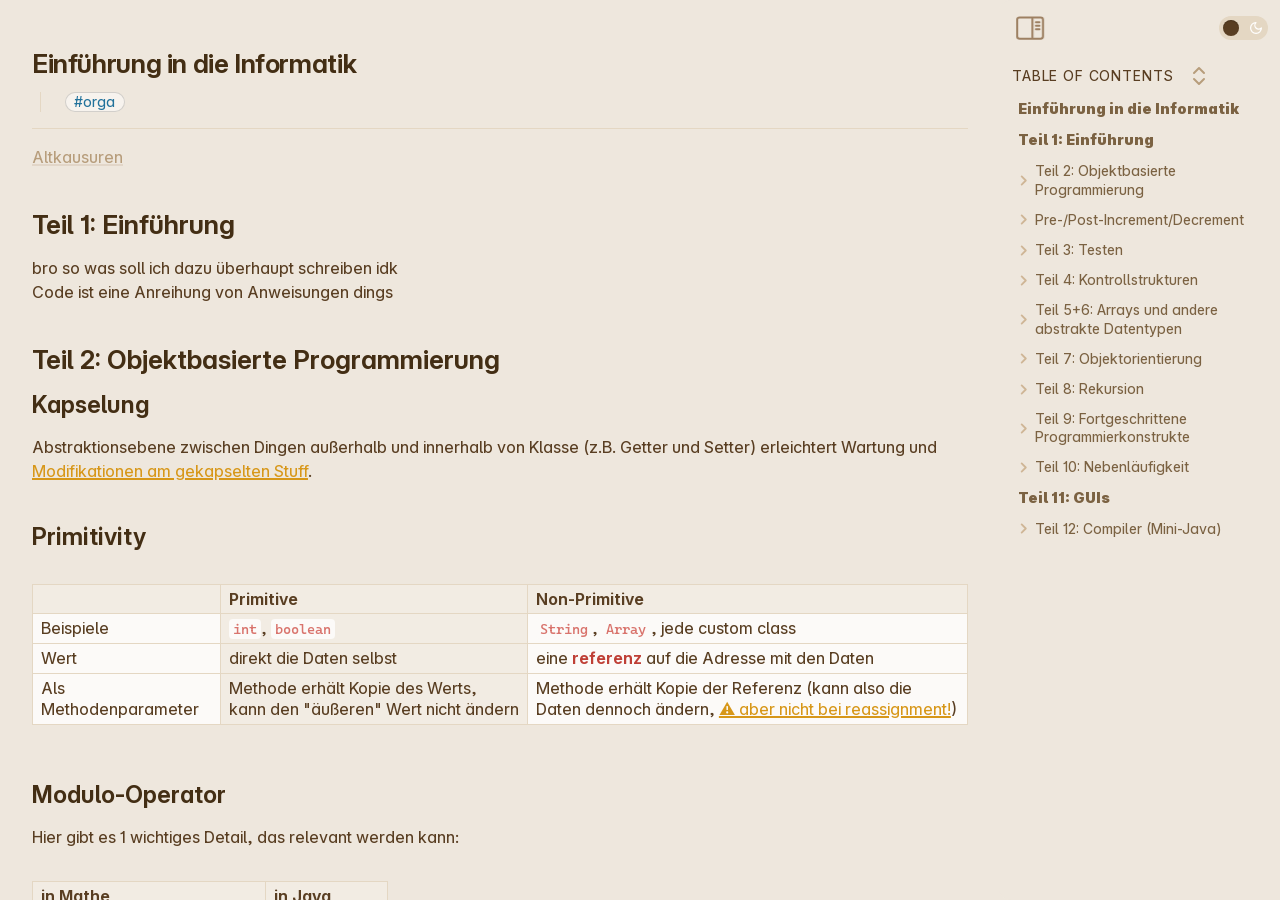
==== commit d2a23d44: "clarify further the brokenness of C++. why the fuck are we using C++?" ====
--- a/HTML Exports/einführung-in-die-informatik.html
+++ b/HTML Exports/einführung-in-die-informatik.html
@@ -128,7 +128,7 @@
 </tr>
 <tr>
 <td dir="ltr"><code>static</code></td>
-<td dir="ltr">- Gehört nicht dem jeweiligen Objekt, sondern der Klasse an sich<br>- Kann ohne bestimmte Referenz auf oder Existenz eines Objekts verwendet werden<br>- Useful für Konstanten (mit <code>static</code>) oder id (<code>static int count=count; int id=count++;</code><sup data-footnote-id="fnref-1-2187f87b8da6a1d6" class="footnote-ref" id="fnref-1-2187f87b8da6a1d6"><a data-footref="2" href="#fn-1-2187f87b8da6a1d6" class="footnote-link" target="_self" rel="noopener nofollow">[1]</a></sup>)</td>
+<td dir="ltr">- Gehört nicht dem jeweiligen Objekt, sondern der Klasse an sich<br>- Kann ohne bestimmte Referenz auf oder Existenz eines Objekts verwendet werden<br>- Useful für Konstanten (mit <code>static</code>) oder id (<code>static int count=count; int id=count++;</code><sup data-footnote-id="fnref-1-28e061bd03de0b3b" class="footnote-ref" id="fnref-1-28e061bd03de0b3b"><a data-footref="2" href="#fn-1-28e061bd03de0b3b" class="footnote-link" target="_self" rel="noopener nofollow">[1]</a></sup>)</td>
 </tr>
 </tbody>
 </table></div><div></div><div class="el-h3"><h3 data-heading="Package" dir="auto" class="heading" id="Package_0"><span class="heading-collapse-indicator collapse-indicator collapse-icon"><svg xmlns="http://www.w3.org/2000/svg" width="24" height="24" viewBox="0 0 24 24" fill="none" stroke="currentColor" stroke-width="2" stroke-linecap="round" stroke-linejoin="round" class="svg-icon right-triangle"><path d="M3 8L12 17L21 8"></path></svg></span>Package</h3></div><div class="el-ul"><ul class="has-list-bullet">
@@ -184,7 +184,7 @@
 	userInput <span class="token operator">=</span> <span class="token function">getUserInputOrSmth</span><span class="token punctuation">(</span><span class="token punctuation">)</span><span class="token punctuation">;</span>
 <span class="token punctuation">}</span>
 <span class="token keyword">while</span> <span class="token punctuation">(</span>userInput<span class="token punctuation">.</span><span class="token function">isInvalid</span><span class="token punctuation">(</span><span class="token punctuation">)</span><span class="token punctuation">)</span><span class="token punctuation">;</span>
-</code><button class="copy-code-button"><svg xmlns="http://www.w3.org/2000/svg" width="24" height="24" viewBox="0 0 24 24" fill="none" stroke="currentColor" stroke-width="2" stroke-linecap="round" stroke-linejoin="round" class="svg-icon lucide-copy"><rect x="8" y="8" width="14" height="14" rx="2" ry="2"></rect><path d="M4 16c-1.1 0-2-.9-2-2V4c0-1.1.9-2 2-2h10c1.1 0 2 .9 2 2"></path></svg></button></pre></div><div class="el-p"><p dir="auto">Die Schleife wird halt immer mindestens 1x ausgeführt, bevor die Condition überhaupt gecheckt wird.</p></div><div class="el-h2"><h2 data-heading="Kontrollflussdiagramm" dir="auto" class="heading" id="Kontrollflussdiagramm_0"><span class="heading-collapse-indicator collapse-indicator collapse-icon"><svg xmlns="http://www.w3.org/2000/svg" width="24" height="24" viewBox="0 0 24 24" fill="none" stroke="currentColor" stroke-width="2" stroke-linecap="round" stroke-linejoin="round" class="svg-icon right-triangle"><path d="M3 8L12 17L21 8"></path></svg></span>Kontrollflussdiagramm</h2></div><div class="el-p"><p dir="auto">Beispiel:</p></div><div class="el-pre"><div class="mermaid"><svg aria-roledescription="flowchart-v2" role="graphics-document document" viewBox="0 0.0000019073486328125 821.1253662109375 1480.1864013671875" height="1480.1864013671875" class="flowchart" xmlns:xlink="http://www.w3.org/1999/xlink" xmlns="http://www.w3.org/2000/svg" width="821.1253662109375" id="md7bde14f951ae031"><style>#md7bde14f951ae031{font-family:var(--font-mermaid);font-size:16px;fill:#333;}#md7bde14f951ae031 .error-icon{fill:#552222;}#md7bde14f951ae031 .error-text{fill:#552222;stroke:#552222;}#md7bde14f951ae031 .edge-thickness-normal{stroke-width:1px;}#md7bde14f951ae031 .edge-thickness-thick{stroke-width:3.5px;}#md7bde14f951ae031 .edge-pattern-solid{stroke-dasharray:0;}#md7bde14f951ae031 .edge-thickness-invisible{stroke-width:0;fill:none;}#md7bde14f951ae031 .edge-pattern-dashed{stroke-dasharray:3;}#md7bde14f951ae031 .edge-pattern-dotted{stroke-dasharray:2;}#md7bde14f951ae031 .marker{fill:#333333;stroke:#333333;}#md7bde14f951ae031 .marker.cross{stroke:#333333;}#md7bde14f951ae031 svg{font-family:var(--font-mermaid);font-size:16px;}#md7bde14f951ae031 p{margin:0;}#md7bde14f951ae031 .label{font-family:var(--font-mermaid);color:#333;}#md7bde14f951ae031 .cluster-label text{fill:#333;}#md7bde14f951ae031 .cluster-label span{color:#333;}#md7bde14f951ae031 .cluster-label span p{background-color:transparent;}#md7bde14f951ae031 .label text,#md7bde14f951ae031 span{fill:#333;color:#333;}#md7bde14f951ae031 .node rect,#md7bde14f951ae031 .node circle,#md7bde14f951ae031 .node ellipse,#md7bde14f951ae031 .node polygon,#md7bde14f951ae031 .node path{fill:#ECECFF;stroke:#9370DB;stroke-width:1px;}#md7bde14f951ae031 .rough-node .label text,#md7bde14f951ae031 .node .label text,#md7bde14f951ae031 .image-shape .label,#md7bde14f951ae031 .icon-shape .label{text-anchor:middle;}#md7bde14f951ae031 .node .katex path{fill:#000;stroke:#000;stroke-width:1px;}#md7bde14f951ae031 .rough-node .label,#md7bde14f951ae031 .node .label,#md7bde14f951ae031 .image-shape .label,#md7bde14f951ae031 .icon-shape .label{text-align:center;}#md7bde14f951ae031 .node.clickable{cursor:pointer;}#md7bde14f951ae031 .root .anchor path{fill:#333333!important;stroke-width:0;stroke:#333333;}#md7bde14f951ae031 .arrowheadPath{fill:#333333;}#md7bde14f951ae031 .edgePath .path{stroke:#333333;stroke-width:2.0px;}#md7bde14f951ae031 .flowchart-link{stroke:#333333;fill:none;}#md7bde14f951ae031 .edgeLabel{background-color:rgba(232,232,232, 0.8);text-align:center;}#md7bde14f951ae031 .edgeLabel p{background-color:rgba(232,232,232, 0.8);}#md7bde14f951ae031 .edgeLabel rect{opacity:0.5;background-color:rgba(232,232,232, 0.8);fill:rgba(232,232,232, 0.8);}#md7bde14f951ae031 .labelBkg{background-color:rgba(232, 232, 232, 0.5);}#md7bde14f951ae031 .cluster rect{fill:#ffffde;stroke:#aaaa33;stroke-width:1px;}#md7bde14f951ae031 .cluster text{fill:#333;}#md7bde14f951ae031 .cluster span{color:#333;}#md7bde14f951ae031 div.mermaidTooltip{position:absolute;text-align:center;max-width:200px;padding:2px;font-family:var(--font-mermaid);font-size:12px;background:hsl(80, 100%, 96.2745098039%);border:1px solid #aaaa33;border-radius:2px;pointer-events:none;z-index:100;}#md7bde14f951ae031 .flowchartTitleText{text-anchor:middle;font-size:18px;fill:#333;}#md7bde14f951ae031 rect.text{fill:none;stroke-width:0;}#md7bde14f951ae031 .icon-shape,#md7bde14f951ae031 .image-shape{background-color:rgba(232,232,232, 0.8);text-align:center;}#md7bde14f951ae031 .icon-shape p,#md7bde14f951ae031 .image-shape p{background-color:rgba(232,232,232, 0.8);padding:2px;}#md7bde14f951ae031 .icon-shape rect,#md7bde14f951ae031 .image-shape rect{opacity:0.5;background-color:rgba(232,232,232, 0.8);fill:rgba(232,232,232, 0.8);}#md7bde14f951ae031 :root{--mermaid-font-family:"trebuchet ms",verdana,arial,sans-serif;}</style><g><marker orient="auto" markerHeight="8" markerWidth="8" markerUnits="userSpaceOnUse" refY="5" refX="5" viewBox="0 0 10 10" class="marker flowchart-v2" id="md7bde14f951ae031-md7bde14f951ae031_flowchart-v2-pointEnd"><path style="stroke-width: 1; stroke-dasharray: 1, 0;" class="arrowMarkerPath" d="M 0 0 L 10 5 L 0 10 z"></path></marker><marker orient="auto" markerHeight="8" markerWidth="8" markerUnits="userSpaceOnUse" refY="5" refX="4.5" viewBox="0 0 10 10" class="marker flowchart-v2" id="md7bde14f951ae031-md7bde14f951ae031_flowchart-v2-pointStart"><path style="stroke-width: 1; stroke-dasharray: 1, 0;" class="arrowMarkerPath" d="M 0 5 L 10 10 L 10 0 z"></path></marker><marker orient="auto" markerHeight="11" markerWidth="11" markerUnits="userSpaceOnUse" refY="5" refX="11" viewBox="0 0 10 10" class="marker flowchart-v2" id="md7bde14f951ae031-md7bde14f951ae031_flowchart-v2-circleEnd"><circle style="stroke-width: 1; stroke-dasharray: 1, 0;" class="arrowMarkerPath" r="5" cy="5" cx="5"></circle></marker><marker orient="auto" markerHeight="11" markerWidth="11" markerUnits="userSpaceOnUse" refY="5" refX="-1" viewBox="0 0 10 10" class="marker flowchart-v2" id="md7bde14f951ae031-md7bde14f951ae031_flowchart-v2-circleStart"><circle style="stroke-width: 1; stroke-dasharray: 1, 0;" class="arrowMarkerPath" r="5" cy="5" cx="5"></circle></marker><marker orient="auto" markerHeight="11" markerWidth="11" markerUnits="userSpaceOnUse" refY="5.2" refX="12" viewBox="0 0 11 11" class="marker cross flowchart-v2" id="md7bde14f951ae031-md7bde14f951ae031_flowchart-v2-crossEnd"><path style="stroke-width: 2; stroke-dasharray: 1, 0;" class="arrowMarkerPath" d="M 1,1 l 9,9 M 10,1 l -9,9"></path></marker><marker orient="auto" markerHeight="11" markerWidth="11" markerUnits="userSpaceOnUse" refY="5.2" refX="-1" viewBox="0 0 11 11" class="marker cross flowchart-v2" id="md7bde14f951ae031-md7bde14f951ae031_flowchart-v2-crossStart"><path style="stroke-width: 2; stroke-dasharray: 1, 0;" class="arrowMarkerPath" d="M 1,1 l 9,9 M 10,1 l -9,9"></path></marker><g class="root"><g class="clusters"></g><g class="edgePaths"><path marker-end="url(#md7bde14f951ae031-md7bde14f951ae031_flowchart-v2-pointEnd)" style="" class="edge-thickness-normal edge-pattern-solid edge-thickness-normal edge-pattern-solid flowchart-link" id="L_S_IN_0" d="M220.5,47.004L220.5,51.171C220.5,55.337,220.5,63.671,220.57,71.421C220.641,79.171,220.781,86.338,220.851,89.921L220.922,93.505"></path><path marker-end="url(#md7bde14f951ae031-md7bde14f951ae031_flowchart-v2-pointEnd)" style="" class="edge-thickness-normal edge-pattern-solid edge-thickness-normal edge-pattern-solid flowchart-link" id="L_IN_A_1" d="M221,136.508L220.917,140.591C220.833,144.674,220.667,152.841,220.583,160.424C220.5,168.008,220.5,175.008,220.5,178.508L220.5,182.008"></path><path marker-end="url(#md7bde14f951ae031-md7bde14f951ae031_flowchart-v2-pointEnd)" style="" class="edge-thickness-normal edge-pattern-solid edge-thickness-normal edge-pattern-solid flowchart-link" id="L_A_W_2" d="M220.5,264.016L220.5,268.182C220.5,272.349,220.5,280.682,220.57,288.432C220.641,296.183,220.781,303.349,220.851,306.933L220.922,310.516"></path><path marker-end="url(#md7bde14f951ae031-md7bde14f951ae031_flowchart-v2-pointEnd)" style="" class="edge-thickness-normal edge-pattern-solid edge-thickness-normal edge-pattern-solid flowchart-link" id="L_W_BODY_3" d="M176.638,548.162L170.198,561.639C163.759,575.116,150.879,602.071,144.44,629.395C138,656.719,138,684.412,138,698.259L138,712.106"></path><path marker-end="url(#md7bde14f951ae031-md7bde14f951ae031_flowchart-v2-pointEnd)" style="" class="edge-thickness-normal edge-pattern-solid edge-thickness-normal edge-pattern-solid flowchart-link" id="L_BODY_INC_4" d="M138,794.113L138,806.626C138,819.139,138,844.165,138,870.176C138,896.186,138,923.181,138,936.678L138,950.175"></path><path marker-end="url(#md7bde14f951ae031-md7bde14f951ae031_flowchart-v2-pointEnd)" style="" class="edge-thickness-normal edge-pattern-solid edge-thickness-normal edge-pattern-solid flowchart-link" id="L_INC_W_5" d="M189.906,954.175L208.755,940.011C227.604,925.847,265.302,897.519,284.151,864.342C303,831.164,303,793.137,303,753.109C303,713.081,303,671.053,297.008,637.167C291.017,603.28,279.033,577.534,273.042,564.661L267.05,551.788"></path><path marker-end="url(#md7bde14f951ae031-md7bde14f951ae031_flowchart-v2-pointEnd)" style="" class="edge-thickness-normal edge-pattern-solid edge-thickness-normal edge-pattern-solid flowchart-link" id="L_W_AFTER_LOOP_6" d="M296.056,517.467L317.894,536.06C339.732,554.653,383.407,591.839,405.244,615.933C427.082,640.026,427.082,651.027,427.082,656.527L427.082,662.027"></path><path marker-end="url(#md7bde14f951ae031-md7bde14f951ae031_flowchart-v2-pointEnd)" style="" class="edge-thickness-normal edge-pattern-solid edge-thickness-normal edge-pattern-solid flowchart-link" id="L_AFTER_LOOP_SW_7" d="M427.082,844.191L427.082,848.358C427.082,852.525,427.082,860.858,427.152,868.608C427.223,876.358,427.363,883.525,427.433,887.109L427.504,890.692"></path><path marker-end="url(#md7bde14f951ae031-md7bde14f951ae031_flowchart-v2-pointEnd)" style="" class="edge-thickness-normal edge-pattern-solid edge-thickness-normal edge-pattern-solid flowchart-link" id="L_SW_CNEW_8" d="M362.221,1027.306L328.976,1044.283C295.732,1061.26,229.243,1095.214,195.999,1118.442C162.754,1141.67,162.754,1154.171,162.754,1160.422L162.754,1166.673"></path><path marker-end="url(#md7bde14f951ae031-md7bde14f951ae031_flowchart-v2-pointEnd)" style="" class="edge-thickness-normal edge-pattern-solid edge-thickness-normal edge-pattern-solid flowchart-link" id="L_SW_COPEN_9" d="M412.338,1077.423L410.67,1086.047C409.001,1094.671,405.665,1111.92,403.996,1126.795C402.328,1141.67,402.328,1154.171,402.328,1160.422L402.328,1166.673"></path><path marker-end="url(#md7bde14f951ae031-md7bde14f951ae031_flowchart-v2-pointEnd)" style="" class="edge-thickness-normal edge-pattern-solid edge-thickness-normal edge-pattern-solid flowchart-link" id="L_SW_CDEF_10" d="M491.425,1028.823L521.875,1045.548C552.324,1062.272,613.223,1095.72,643.747,1118.028C674.27,1140.336,674.419,1151.504,674.494,1157.087L674.568,1162.671"></path><path marker-end="url(#md7bde14f951ae031-md7bde14f951ae031_flowchart-v2-pointEnd)" style="" class="edge-thickness-normal edge-pattern-solid edge-thickness-normal edge-pattern-solid flowchart-link" id="L_CNEW_MERGE_11" d="M162.754,1224.676L162.754,1229.593C162.754,1234.51,162.754,1244.344,219.298,1254.501C275.843,1264.658,388.931,1275.138,445.475,1280.377L502.019,1285.617"></path><path marker-end="url(#md7bde14f951ae031-md7bde14f951ae031_flowchart-v2-pointEnd)" style="" class="edge-thickness-normal edge-pattern-solid edge-thickness-normal edge-pattern-solid flowchart-link" id="L_COPEN_MERGE_12" d="M402.328,1224.676L402.328,1229.593C402.328,1234.51,402.328,1244.344,419.012,1254.14C435.696,1263.936,469.064,1273.693,485.748,1278.572L502.433,1283.451"></path><path marker-end="url(#md7bde14f951ae031-md7bde14f951ae031_flowchart-v2-pointEnd)" style="" class="edge-thickness-normal edge-pattern-solid edge-thickness-normal edge-pattern-solid flowchart-link" id="L_CDEF_MERGE_13" d="M674.621,1229.678L674.538,1233.762C674.455,1237.845,674.288,1246.012,649.308,1255.132C624.328,1264.252,574.535,1274.325,549.639,1279.362L524.742,1284.398"></path><path marker-end="url(#md7bde14f951ae031-md7bde14f951ae031_flowchart-v2-pointEnd)" style="" class="edge-thickness-normal edge-pattern-solid edge-thickness-normal edge-pattern-solid flowchart-link" id="L_MERGE_OUT_14" d="M513.47,1294.178L513.47,1298.345C513.47,1302.512,513.47,1310.845,513.541,1318.595C513.611,1326.345,513.751,1333.512,513.822,1337.096L513.892,1340.679"></path><path marker-end="url(#md7bde14f951ae031-md7bde14f951ae031_flowchart-v2-pointEnd)" style="" class="edge-thickness-normal edge-pattern-solid edge-thickness-normal edge-pattern-solid flowchart-link" id="L_OUT_T_15" d="M513.97,1383.682L513.887,1387.766C513.804,1391.849,513.637,1400.016,513.554,1407.599C513.47,1415.182,513.47,1422.182,513.47,1425.682L513.47,1429.182"></path></g><g class="edgeLabels"><g class="edgeLabel"><g transform="translate(0, 0)" class="label"><foreignObject height="0" width="0"><div style="display: table-cell; white-space: nowrap; line-height: 1.5; max-width: 200px; text-align: center;" class="labelBkg" xmlns="http://www.w3.org/1999/xhtml"><span class="edgeLabel"></span></div></foreignObject></g></g><g class="edgeLabel"><g transform="translate(0, 0)" class="label"><foreignObject height="0" width="0"><div style="display: table-cell; white-space: nowrap; line-height: 1.5; max-width: 200px; text-align: center;" class="labelBkg" xmlns="http://www.w3.org/1999/xhtml"><span class="edgeLabel"></span></div></foreignObject></g></g><g class="edgeLabel"><g transform="translate(0, 0)" class="label"><foreignObject height="0" width="0"><div style="display: table-cell; white-space: nowrap; line-height: 1.5; max-width: 200px; text-align: center;" class="labelBkg" xmlns="http://www.w3.org/1999/xhtml"><span class="edgeLabel"></span></div></foreignObject></g></g><g transform="translate(138, 629.0254211425781)" class="edgeLabel"><g transform="translate(-14.397786140441895, -12.001953125)" class="label"><foreignObject height="24.00390625" width="28.79557228088379"><div style="display: table-cell; white-space: nowrap; line-height: 1.5; max-width: 200px; text-align: center;" class="labelBkg" xmlns="http://www.w3.org/1999/xhtml"><span class="edgeLabel"><p>yes</p></span></div></foreignObject></g></g><g class="edgeLabel"><g transform="translate(0, 0)" class="label"><foreignObject height="0" width="0"><div style="display: table-cell; white-space: nowrap; line-height: 1.5; max-width: 200px; text-align: center;" class="labelBkg" xmlns="http://www.w3.org/1999/xhtml"><span class="edgeLabel"></span></div></foreignObject></g></g><g class="edgeLabel"><g transform="translate(0, 0)" class="label"><foreignObject height="0" width="0"><div style="display: table-cell; white-space: nowrap; line-height: 1.5; max-width: 200px; text-align: center;" class="labelBkg" xmlns="http://www.w3.org/1999/xhtml"><span class="edgeLabel"></span></div></foreignObject></g></g><g transform="translate(427.08203887939453, 629.0254211425781)" class="edgeLabel"><g transform="translate(-9.599609375, -12.001953125)" class="label"><foreignObject height="24.00390625" width="19.19921875"><div style="display: table-cell; white-space: nowrap; line-height: 1.5; max-width: 200px; text-align: center;" class="labelBkg" xmlns="http://www.w3.org/1999/xhtml"><span class="edgeLabel"><p>no</p></span></div></foreignObject></g></g><g class="edgeLabel"><g transform="translate(0, 0)" class="label"><foreignObject height="0" width="0"><div style="display: table-cell; white-space: nowrap; line-height: 1.5; max-width: 200px; text-align: center;" class="labelBkg" xmlns="http://www.w3.org/1999/xhtml"><span class="edgeLabel"></span></div></foreignObject></g></g><g transform="translate(162.7542381286621, 1129.1686553955078)" class="edgeLabel"><g transform="translate(-38.39192581176758, -12.001953125)" class="label"><foreignObject height="24.00390625" width="76.78385162353516"><div style="display: table-cell; white-space: nowrap; line-height: 1.5; max-width: 200px; text-align: center;" class="labelBkg" xmlns="http://www.w3.org/1999/xhtml"><span class="edgeLabel"><p>case 'n'</p></span></div></foreignObject></g></g><g transform="translate(402.3278007507324, 1129.1686553955078)" class="edgeLabel"><g transform="translate(-38.39192581176758, -12.001953125)" class="label"><foreignObject height="24.00390625" width="76.78385162353516"><div style="display: table-cell; white-space: nowrap; line-height: 1.5; max-width: 200px; text-align: center;" class="labelBkg" xmlns="http://www.w3.org/1999/xhtml"><span class="edgeLabel"><p>case 'o'</p></span></div></foreignObject></g></g><g transform="translate(674.1214332580566, 1129.1686553955078)" class="edgeLabel"><g transform="translate(-33.59375, -12.001953125)" class="label"><foreignObject height="24.00390625" width="67.1875"><div style="display: table-cell; white-space: nowrap; line-height: 1.5; max-width: 200px; text-align: center;" class="labelBkg" xmlns="http://www.w3.org/1999/xhtml"><span class="edgeLabel"><p>default</p></span></div></foreignObject></g></g><g class="edgeLabel"><g transform="translate(0, 0)" class="label"><foreignObject height="0" width="0"><div style="display: table-cell; white-space: nowrap; line-height: 1.5; max-width: 200px; text-align: center;" class="labelBkg" xmlns="http://www.w3.org/1999/xhtml"><span class="edgeLabel"></span></div></foreignObject></g></g><g class="edgeLabel"><g transform="translate(0, 0)" class="label"><foreignObject height="0" width="0"><div style="display: table-cell; white-space: nowrap; line-height: 1.5; max-width: 200px; text-align: center;" class="labelBkg" xmlns="http://www.w3.org/1999/xhtml"><span class="edgeLabel"></span></div></foreignObject></g></g><g class="edgeLabel"><g transform="translate(0, 0)" class="label"><foreignObject height="0" width="0"><div style="display: table-cell; white-space: nowrap; line-height: 1.5; max-width: 200px; text-align: center;" class="labelBkg" xmlns="http://www.w3.org/1999/xhtml"><span class="edgeLabel"></span></div></foreignObject></g></g><g class="edgeLabel"><g transform="translate(0, 0)" class="label"><foreignObject height="0" width="0"><div style="display: table-cell; white-space: nowrap; line-height: 1.5; max-width: 200px; text-align: center;" class="labelBkg" xmlns="http://www.w3.org/1999/xhtml"><span class="edgeLabel"></span></div></foreignObject></g></g><g class="edgeLabel"><g transform="translate(0, 0)" class="label"><foreignObject height="0" width="0"><div style="display: table-cell; white-space: nowrap; line-height: 1.5; max-width: 200px; text-align: center;" class="labelBkg" xmlns="http://www.w3.org/1999/xhtml"><span class="edgeLabel"></span></div></foreignObject></g></g></g><g class="nodes"><g transform="translate(220.5, 27.501953125)" id="flowchart-S-160" class="node default"><rect height="39.00390625" width="72.74576568603516" y="-19.501953125" x="-36.37288284301758" ry="19.501953125" rx="19.501953125" style="" class="basic label-container"></rect><g transform="translate(-23.997394561767578, -12.001953125)" style="" class="label"><rect></rect><foreignObject height="24.00390625" width="47.994789123535156"><div style="display: table-cell; white-space: nowrap; line-height: 1.5; max-width: 200px; text-align: center;" xmlns="http://www.w3.org/1999/xhtml"><span class="nodeLabel"><p>Start</p></span></div></foreignObject></g></g><g transform="translate(220.5, 116.505859375)" id="flowchart-IN-161" class="node default"><polygon transform="translate(-103.47981262207031,19.501953125)" class="label-container" points="-19.501953125,0 206.95962524414062,0 226.46157836914062,-39.00390625 0,-39.00390625"></polygon><g transform="translate(-95.97981262207031, -12.001953125)" style="" class="label"><rect></rect><foreignObject height="24.00390625" width="191.95962524414062"><div style="display: table-cell; white-space: nowrap; line-height: 1.5; max-width: 200px; text-align: center;" xmlns="http://www.w3.org/1999/xhtml"><span class="nodeLabel"><p>Eingabe: x = read();</p></span></div></foreignObject></g></g><g transform="translate(220.5, 225.01171875)" id="flowchart-A-163" class="node default"><rect height="78.0078125" width="261.5559844970703" y="-39.00390625" x="-130.77799224853516" style="" class="basic label-container"></rect><g transform="translate(-100.77799224853516, -24.00390625)" style="" class="label"><rect></rect><foreignObject height="48.0078125" width="201.5559844970703"><div style="display: table; white-space: break-spaces; line-height: 1.5; max-width: 200px; text-align: center; width: 200px;" xmlns="http://www.w3.org/1999/xhtml"><span class="nodeLabel"><p>Zuweisung/Anweisung: sum = 0; i = 0;</p></span></div></foreignObject></g></g><g transform="translate(220.5, 453.01954650878906)" id="flowchart-W-165" class="node default"><polygon transform="translate(-139.00391387939453,139.00391387939453)" class="label-container" points="139.00391387939453,0 278.00782775878906,-139.00391387939453 139.00391387939453,-278.00782775878906 0,-139.00391387939453"></polygon><g transform="translate(-100.00000762939453, -24.00390625)" style="" class="label"><rect></rect><foreignObject height="48.0078125" width="200.00001525878906"><div style="display: table; white-space: break-spaces; line-height: 1.5; max-width: 200px; text-align: center; width: 200px;" xmlns="http://www.w3.org/1999/xhtml"><span class="nodeLabel"><p>while-Bedingung: i &lt; n ?</p></span></div></foreignObject></g></g><g transform="translate(138, 755.1094131469727)" id="flowchart-BODY-167" class="node default"><rect height="78.0078125" width="260.00001525878906" y="-39.00390625" x="-130.00000762939453" style="" class="basic label-container"></rect><g transform="translate(-100.00000762939453, -24.00390625)" style="" class="label"><rect></rect><foreignObject height="48.0078125" width="200.00001525878906"><div style="display: table; white-space: break-spaces; line-height: 1.5; max-width: 200px; text-align: center; width: 200px;" xmlns="http://www.w3.org/1999/xhtml"><span class="nodeLabel"><p>Schleifenrumpf: sum = sum + a[i];</p></span></div></foreignObject></g></g><g transform="translate(138, 993.1790771484375)" id="flowchart-INC-169" class="node default"><rect height="78.0078125" width="260.00001525878906" y="-39.00390625" x="-130.00000762939453" style="" class="basic label-container"></rect><g transform="translate(-100.00000762939453, -24.00390625)" style="" class="label"><rect></rect><foreignObject height="48.0078125" width="200.00001525878906"><div style="display: table; white-space: break-spaces; line-height: 1.5; max-width: 200px; text-align: center; width: 200px;" xmlns="http://www.w3.org/1999/xhtml"><span class="nodeLabel"><p>Anweisung: i = i + 1;</p></span></div></foreignObject></g></g><g transform="translate(427.08203887939453, 755.1094131469727)" id="flowchart-AFTER_LOOP-173" class="node default"><circle cy="0" cx="0" r="89.08203887939453" style="" class="basic label-container"></circle><g transform="translate(-81.58203887939453, -12.001953125)" style="" class="label"><rect></rect><foreignObject height="24.00390625" width="163.16407775878906"><div style="display: table-cell; white-space: nowrap; line-height: 1.5; max-width: 200px; text-align: center;" xmlns="http://www.w3.org/1999/xhtml"><span class="nodeLabel"><p>Nach der Schleife</p></span></div></foreignObject></g></g><g transform="translate(427.08203887939453, 993.1790771484375)" id="flowchart-SW-175" class="node default"><polygon transform="translate(-98.98762512207031,98.98762512207031)" class="label-container" points="98.98762512207031,0 197.97525024414062,-98.98762512207031 98.98762512207031,-197.97525024414062 0,-98.98762512207031"></polygon><g transform="translate(-71.98567199707031, -12.001953125)" style="" class="label"><rect></rect><foreignObject height="24.00390625" width="143.97134399414062"><div style="display: table-cell; white-space: nowrap; line-height: 1.5; max-width: 200px; text-align: center;" xmlns="http://www.w3.org/1999/xhtml"><span class="nodeLabel"><p>switch(command)</p></span></div></foreignObject></g></g><g transform="translate(162.7542381286621, 1197.6745147705078)" id="flowchart-CNEW-177" class="node default"><rect height="54.00390625" width="213.5677032470703" y="-27.001953125" x="-106.78385162353516" style="" class="basic label-container"></rect><g transform="translate(-76.78385162353516, -12.001953125)" style="" class="label"><rect></rect><foreignObject height="24.00390625" width="153.5677032470703"><div style="display: table-cell; white-space: nowrap; line-height: 1.5; max-width: 200px; text-align: center;" xmlns="http://www.w3.org/1999/xhtml"><span class="nodeLabel"><p>createNewFile();</p></span></div></foreignObject></g></g><g transform="translate(402.3278007507324, 1197.6745147705078)" id="flowchart-COPEN-179" class="node default"><rect height="54.00390625" width="165.5794219970703" y="-27.001953125" x="-82.78971099853516" style="" class="basic label-container"></rect><g transform="translate(-52.789710998535156, -12.001953125)" style="" class="label"><rect></rect><foreignObject height="24.00390625" width="105.57942199707031"><div style="display: table-cell; white-space: nowrap; line-height: 1.5; max-width: 200px; text-align: center;" xmlns="http://www.w3.org/1999/xhtml"><span class="nodeLabel"><p>openFile();</p></span></div></foreignObject></g></g><g transform="translate(674.1214332580566, 1197.6745147705078)" id="flowchart-CDEF-181" class="node default"><polygon transform="translate(-107.50000762939453,31.50390625)" class="label-container" points="-31.50390625,0 215.00001525878906,0 246.50392150878906,-63.0078125 0,-63.0078125"></polygon><g transform="translate(-100.00000762939453, -24.00390625)" style="" class="label"><rect></rect><foreignObject height="48.0078125" width="200.00001525878906"><div style="display: table; white-space: break-spaces; line-height: 1.5; max-width: 200px; text-align: center; width: 200px;" xmlns="http://www.w3.org/1999/xhtml"><span class="nodeLabel"><p>Ausgabe: Unbekanntes Kommando</p></span></div></foreignObject></g></g><g transform="translate(513.4703788757324, 1286.6784205436707)" id="flowchart-MERGE-183" class="node default"><circle cy="0" cx="0" r="7.5" style="" class="basic label-container"></circle><g transform="translate(0, 0)" style="" class="label"><rect></rect><foreignObject height="0" width="0"><div style="display: table-cell; white-space: nowrap; line-height: 1.5; max-width: 200px; text-align: center;" xmlns="http://www.w3.org/1999/xhtml"><span class="nodeLabel"></span></div></foreignObject></g></g><g transform="translate(513.4703788757324, 1363.6803731918335)" id="flowchart-OUT-189" class="node default"><polygon transform="translate(-103.47981262207031,19.501953125)" class="label-container" points="-19.501953125,0 206.95962524414062,0 226.46157836914062,-39.00390625 0,-39.00390625"></polygon><g transform="translate(-95.97981262207031, -12.001953125)" style="" class="label"><rect></rect><foreignObject height="24.00390625" width="191.95962524414062"><div style="display: table-cell; white-space: nowrap; line-height: 1.5; max-width: 200px; text-align: center;" xmlns="http://www.w3.org/1999/xhtml"><span class="nodeLabel"><p>Ausgabe: write(sum);</p></span></div></foreignObject></g></g><g transform="translate(513.4703788757324, 1452.6842794418335)" id="flowchart-T-191" class="node default"><rect height="39.00390625" width="63.14290237426758" y="-19.501953125" x="-31.57145118713379" ry="19.501953125" rx="19.501953125" style="" class="basic label-container"></rect><g transform="translate(-19.19596290588379, -12.001953125)" style="" class="label"><rect></rect><foreignObject height="24.00390625" width="38.39192581176758"><div style="display: table-cell; white-space: nowrap; line-height: 1.5; max-width: 200px; text-align: center;" xmlns="http://www.w3.org/1999/xhtml"><span class="nodeLabel"><p>Stop</p></span></div></foreignObject></g></g></g></g></g></svg></div></div><div class="el-h1"><h1 data-heading="Teil 5+6: Arrays und andere abstrakte Datentypen" dir="auto" class="heading" id="Teil_5+6_Arrays_und_andere_abstrakte_Datentypen_0"><span class="heading-collapse-indicator collapse-indicator collapse-icon"><svg xmlns="http://www.w3.org/2000/svg" width="24" height="24" viewBox="0 0 24 24" fill="none" stroke="currentColor" stroke-width="2" stroke-linecap="round" stroke-linejoin="round" class="svg-icon right-triangle"><path d="M3 8L12 17L21 8"></path></svg></span>Teil 5+6: Arrays und andere abstrakte Datentypen</h1></div><div class="el-h2"><h2 data-heading="Arrays" dir="auto" class="heading" id="Arrays_0"><span class="heading-collapse-indicator collapse-indicator collapse-icon"><svg xmlns="http://www.w3.org/2000/svg" width="24" height="24" viewBox="0 0 24 24" fill="none" stroke="currentColor" stroke-width="2" stroke-linecap="round" stroke-linejoin="round" class="svg-icon right-triangle"><path d="M3 8L12 17L21 8"></path></svg></span>Arrays</h2></div><div class="el-h3"><h3 data-heading="Matrixmultiplikation" dir="auto" class="heading" id="Matrixmultiplikation_0"><span class="heading-collapse-indicator collapse-indicator collapse-icon"><svg xmlns="http://www.w3.org/2000/svg" width="24" height="24" viewBox="0 0 24 24" fill="none" stroke="currentColor" stroke-width="2" stroke-linecap="round" stroke-linejoin="round" class="svg-icon right-triangle"><path d="M3 8L12 17L21 8"></path></svg></span>Matrixmultiplikation</h3></div><div class="el-pre"><pre class="language-python"><code data-line="0" class="language-python is-loaded"><span class="token comment"># (pseudocode)</span>
+</code><button class="copy-code-button"><svg xmlns="http://www.w3.org/2000/svg" width="24" height="24" viewBox="0 0 24 24" fill="none" stroke="currentColor" stroke-width="2" stroke-linecap="round" stroke-linejoin="round" class="svg-icon lucide-copy"><rect x="8" y="8" width="14" height="14" rx="2" ry="2"></rect><path d="M4 16c-1.1 0-2-.9-2-2V4c0-1.1.9-2 2-2h10c1.1 0 2 .9 2 2"></path></svg></button></pre></div><div class="el-p"><p dir="auto">Die Schleife wird halt immer mindestens 1x ausgeführt, bevor die Condition überhaupt gecheckt wird.</p></div><div class="el-h2"><h2 data-heading="Kontrollflussdiagramm" dir="auto" class="heading" id="Kontrollflussdiagramm_0"><span class="heading-collapse-indicator collapse-indicator collapse-icon"><svg xmlns="http://www.w3.org/2000/svg" width="24" height="24" viewBox="0 0 24 24" fill="none" stroke="currentColor" stroke-width="2" stroke-linecap="round" stroke-linejoin="round" class="svg-icon right-triangle"><path d="M3 8L12 17L21 8"></path></svg></span>Kontrollflussdiagramm</h2></div><div class="el-p"><p dir="auto">Beispiel:</p></div><div class="el-pre"><div class="mermaid"><svg aria-roledescription="flowchart-v2" role="graphics-document document" viewBox="0 0.0000019073486328125 821.1253662109375 1480.1864013671875" height="1480.1864013671875" class="flowchart" xmlns:xlink="http://www.w3.org/1999/xlink" xmlns="http://www.w3.org/2000/svg" width="821.1253662109375" id="mb5da563e6c72cb03"><style>#mb5da563e6c72cb03{font-family:var(--font-mermaid);font-size:16px;fill:#333;}#mb5da563e6c72cb03 .error-icon{fill:#552222;}#mb5da563e6c72cb03 .error-text{fill:#552222;stroke:#552222;}#mb5da563e6c72cb03 .edge-thickness-normal{stroke-width:1px;}#mb5da563e6c72cb03 .edge-thickness-thick{stroke-width:3.5px;}#mb5da563e6c72cb03 .edge-pattern-solid{stroke-dasharray:0;}#mb5da563e6c72cb03 .edge-thickness-invisible{stroke-width:0;fill:none;}#mb5da563e6c72cb03 .edge-pattern-dashed{stroke-dasharray:3;}#mb5da563e6c72cb03 .edge-pattern-dotted{stroke-dasharray:2;}#mb5da563e6c72cb03 .marker{fill:#333333;stroke:#333333;}#mb5da563e6c72cb03 .marker.cross{stroke:#333333;}#mb5da563e6c72cb03 svg{font-family:var(--font-mermaid);font-size:16px;}#mb5da563e6c72cb03 p{margin:0;}#mb5da563e6c72cb03 .label{font-family:var(--font-mermaid);color:#333;}#mb5da563e6c72cb03 .cluster-label text{fill:#333;}#mb5da563e6c72cb03 .cluster-label span{color:#333;}#mb5da563e6c72cb03 .cluster-label span p{background-color:transparent;}#mb5da563e6c72cb03 .label text,#mb5da563e6c72cb03 span{fill:#333;color:#333;}#mb5da563e6c72cb03 .node rect,#mb5da563e6c72cb03 .node circle,#mb5da563e6c72cb03 .node ellipse,#mb5da563e6c72cb03 .node polygon,#mb5da563e6c72cb03 .node path{fill:#ECECFF;stroke:#9370DB;stroke-width:1px;}#mb5da563e6c72cb03 .rough-node .label text,#mb5da563e6c72cb03 .node .label text,#mb5da563e6c72cb03 .image-shape .label,#mb5da563e6c72cb03 .icon-shape .label{text-anchor:middle;}#mb5da563e6c72cb03 .node .katex path{fill:#000;stroke:#000;stroke-width:1px;}#mb5da563e6c72cb03 .rough-node .label,#mb5da563e6c72cb03 .node .label,#mb5da563e6c72cb03 .image-shape .label,#mb5da563e6c72cb03 .icon-shape .label{text-align:center;}#mb5da563e6c72cb03 .node.clickable{cursor:pointer;}#mb5da563e6c72cb03 .root .anchor path{fill:#333333!important;stroke-width:0;stroke:#333333;}#mb5da563e6c72cb03 .arrowheadPath{fill:#333333;}#mb5da563e6c72cb03 .edgePath .path{stroke:#333333;stroke-width:2.0px;}#mb5da563e6c72cb03 .flowchart-link{stroke:#333333;fill:none;}#mb5da563e6c72cb03 .edgeLabel{background-color:rgba(232,232,232, 0.8);text-align:center;}#mb5da563e6c72cb03 .edgeLabel p{background-color:rgba(232,232,232, 0.8);}#mb5da563e6c72cb03 .edgeLabel rect{opacity:0.5;background-color:rgba(232,232,232, 0.8);fill:rgba(232,232,232, 0.8);}#mb5da563e6c72cb03 .labelBkg{background-color:rgba(232, 232, 232, 0.5);}#mb5da563e6c72cb03 .cluster rect{fill:#ffffde;stroke:#aaaa33;stroke-width:1px;}#mb5da563e6c72cb03 .cluster text{fill:#333;}#mb5da563e6c72cb03 .cluster span{color:#333;}#mb5da563e6c72cb03 div.mermaidTooltip{position:absolute;text-align:center;max-width:200px;padding:2px;font-family:var(--font-mermaid);font-size:12px;background:hsl(80, 100%, 96.2745098039%);border:1px solid #aaaa33;border-radius:2px;pointer-events:none;z-index:100;}#mb5da563e6c72cb03 .flowchartTitleText{text-anchor:middle;font-size:18px;fill:#333;}#mb5da563e6c72cb03 rect.text{fill:none;stroke-width:0;}#mb5da563e6c72cb03 .icon-shape,#mb5da563e6c72cb03 .image-shape{background-color:rgba(232,232,232, 0.8);text-align:center;}#mb5da563e6c72cb03 .icon-shape p,#mb5da563e6c72cb03 .image-shape p{background-color:rgba(232,232,232, 0.8);padding:2px;}#mb5da563e6c72cb03 .icon-shape rect,#mb5da563e6c72cb03 .image-shape rect{opacity:0.5;background-color:rgba(232,232,232, 0.8);fill:rgba(232,232,232, 0.8);}#mb5da563e6c72cb03 :root{--mermaid-font-family:"trebuchet ms",verdana,arial,sans-serif;}</style><g><marker orient="auto" markerHeight="8" markerWidth="8" markerUnits="userSpaceOnUse" refY="5" refX="5" viewBox="0 0 10 10" class="marker flowchart-v2" id="mb5da563e6c72cb03-mb5da563e6c72cb03_flowchart-v2-pointEnd"><path style="stroke-width: 1; stroke-dasharray: 1, 0;" class="arrowMarkerPath" d="M 0 0 L 10 5 L 0 10 z"></path></marker><marker orient="auto" markerHeight="8" markerWidth="8" markerUnits="userSpaceOnUse" refY="5" refX="4.5" viewBox="0 0 10 10" class="marker flowchart-v2" id="mb5da563e6c72cb03-mb5da563e6c72cb03_flowchart-v2-pointStart"><path style="stroke-width: 1; stroke-dasharray: 1, 0;" class="arrowMarkerPath" d="M 0 5 L 10 10 L 10 0 z"></path></marker><marker orient="auto" markerHeight="11" markerWidth="11" markerUnits="userSpaceOnUse" refY="5" refX="11" viewBox="0 0 10 10" class="marker flowchart-v2" id="mb5da563e6c72cb03-mb5da563e6c72cb03_flowchart-v2-circleEnd"><circle style="stroke-width: 1; stroke-dasharray: 1, 0;" class="arrowMarkerPath" r="5" cy="5" cx="5"></circle></marker><marker orient="auto" markerHeight="11" markerWidth="11" markerUnits="userSpaceOnUse" refY="5" refX="-1" viewBox="0 0 10 10" class="marker flowchart-v2" id="mb5da563e6c72cb03-mb5da563e6c72cb03_flowchart-v2-circleStart"><circle style="stroke-width: 1; stroke-dasharray: 1, 0;" class="arrowMarkerPath" r="5" cy="5" cx="5"></circle></marker><marker orient="auto" markerHeight="11" markerWidth="11" markerUnits="userSpaceOnUse" refY="5.2" refX="12" viewBox="0 0 11 11" class="marker cross flowchart-v2" id="mb5da563e6c72cb03-mb5da563e6c72cb03_flowchart-v2-crossEnd"><path style="stroke-width: 2; stroke-dasharray: 1, 0;" class="arrowMarkerPath" d="M 1,1 l 9,9 M 10,1 l -9,9"></path></marker><marker orient="auto" markerHeight="11" markerWidth="11" markerUnits="userSpaceOnUse" refY="5.2" refX="-1" viewBox="0 0 11 11" class="marker cross flowchart-v2" id="mb5da563e6c72cb03-mb5da563e6c72cb03_flowchart-v2-crossStart"><path style="stroke-width: 2; stroke-dasharray: 1, 0;" class="arrowMarkerPath" d="M 1,1 l 9,9 M 10,1 l -9,9"></path></marker><g class="root"><g class="clusters"></g><g class="edgePaths"><path marker-end="url(#mb5da563e6c72cb03-mb5da563e6c72cb03_flowchart-v2-pointEnd)" style="" class="edge-thickness-normal edge-pattern-solid edge-thickness-normal edge-pattern-solid flowchart-link" id="L_S_IN_0" d="M220.5,47.004L220.5,51.171C220.5,55.337,220.5,63.671,220.57,71.421C220.641,79.171,220.781,86.338,220.851,89.921L220.922,93.505"></path><path marker-end="url(#mb5da563e6c72cb03-mb5da563e6c72cb03_flowchart-v2-pointEnd)" style="" class="edge-thickness-normal edge-pattern-solid edge-thickness-normal edge-pattern-solid flowchart-link" id="L_IN_A_1" d="M221,136.508L220.917,140.591C220.833,144.674,220.667,152.841,220.583,160.424C220.5,168.008,220.5,175.008,220.5,178.508L220.5,182.008"></path><path marker-end="url(#mb5da563e6c72cb03-mb5da563e6c72cb03_flowchart-v2-pointEnd)" style="" class="edge-thickness-normal edge-pattern-solid edge-thickness-normal edge-pattern-solid flowchart-link" id="L_A_W_2" d="M220.5,264.016L220.5,268.182C220.5,272.349,220.5,280.682,220.57,288.432C220.641,296.183,220.781,303.349,220.851,306.933L220.922,310.516"></path><path marker-end="url(#mb5da563e6c72cb03-mb5da563e6c72cb03_flowchart-v2-pointEnd)" style="" class="edge-thickness-normal edge-pattern-solid edge-thickness-normal edge-pattern-solid flowchart-link" id="L_W_BODY_3" d="M176.638,548.162L170.198,561.639C163.759,575.116,150.879,602.071,144.44,629.395C138,656.719,138,684.412,138,698.259L138,712.106"></path><path marker-end="url(#mb5da563e6c72cb03-mb5da563e6c72cb03_flowchart-v2-pointEnd)" style="" class="edge-thickness-normal edge-pattern-solid edge-thickness-normal edge-pattern-solid flowchart-link" id="L_BODY_INC_4" d="M138,794.113L138,806.626C138,819.139,138,844.165,138,870.176C138,896.186,138,923.181,138,936.678L138,950.175"></path><path marker-end="url(#mb5da563e6c72cb03-mb5da563e6c72cb03_flowchart-v2-pointEnd)" style="" class="edge-thickness-normal edge-pattern-solid edge-thickness-normal edge-pattern-solid flowchart-link" id="L_INC_W_5" d="M189.906,954.175L208.755,940.011C227.604,925.847,265.302,897.519,284.151,864.342C303,831.164,303,793.137,303,753.109C303,713.081,303,671.053,297.008,637.167C291.017,603.28,279.033,577.534,273.042,564.661L267.05,551.788"></path><path marker-end="url(#mb5da563e6c72cb03-mb5da563e6c72cb03_flowchart-v2-pointEnd)" style="" class="edge-thickness-normal edge-pattern-solid edge-thickness-normal edge-pattern-solid flowchart-link" id="L_W_AFTER_LOOP_6" d="M296.056,517.467L317.894,536.06C339.732,554.653,383.407,591.839,405.244,615.933C427.082,640.026,427.082,651.027,427.082,656.527L427.082,662.027"></path><path marker-end="url(#mb5da563e6c72cb03-mb5da563e6c72cb03_flowchart-v2-pointEnd)" style="" class="edge-thickness-normal edge-pattern-solid edge-thickness-normal edge-pattern-solid flowchart-link" id="L_AFTER_LOOP_SW_7" d="M427.082,844.191L427.082,848.358C427.082,852.525,427.082,860.858,427.152,868.608C427.223,876.358,427.363,883.525,427.433,887.109L427.504,890.692"></path><path marker-end="url(#mb5da563e6c72cb03-mb5da563e6c72cb03_flowchart-v2-pointEnd)" style="" class="edge-thickness-normal edge-pattern-solid edge-thickness-normal edge-pattern-solid flowchart-link" id="L_SW_CNEW_8" d="M362.221,1027.306L328.976,1044.283C295.732,1061.26,229.243,1095.214,195.999,1118.442C162.754,1141.67,162.754,1154.171,162.754,1160.422L162.754,1166.673"></path><path marker-end="url(#mb5da563e6c72cb03-mb5da563e6c72cb03_flowchart-v2-pointEnd)" style="" class="edge-thickness-normal edge-pattern-solid edge-thickness-normal edge-pattern-solid flowchart-link" id="L_SW_COPEN_9" d="M412.338,1077.423L410.67,1086.047C409.001,1094.671,405.665,1111.92,403.996,1126.795C402.328,1141.67,402.328,1154.171,402.328,1160.422L402.328,1166.673"></path><path marker-end="url(#mb5da563e6c72cb03-mb5da563e6c72cb03_flowchart-v2-pointEnd)" style="" class="edge-thickness-normal edge-pattern-solid edge-thickness-normal edge-pattern-solid flowchart-link" id="L_SW_CDEF_10" d="M491.425,1028.823L521.875,1045.548C552.324,1062.272,613.223,1095.72,643.747,1118.028C674.27,1140.336,674.419,1151.504,674.494,1157.087L674.568,1162.671"></path><path marker-end="url(#mb5da563e6c72cb03-mb5da563e6c72cb03_flowchart-v2-pointEnd)" style="" class="edge-thickness-normal edge-pattern-solid edge-thickness-normal edge-pattern-solid flowchart-link" id="L_CNEW_MERGE_11" d="M162.754,1224.676L162.754,1229.593C162.754,1234.51,162.754,1244.344,219.298,1254.501C275.843,1264.658,388.931,1275.138,445.475,1280.377L502.019,1285.617"></path><path marker-end="url(#mb5da563e6c72cb03-mb5da563e6c72cb03_flowchart-v2-pointEnd)" style="" class="edge-thickness-normal edge-pattern-solid edge-thickness-normal edge-pattern-solid flowchart-link" id="L_COPEN_MERGE_12" d="M402.328,1224.676L402.328,1229.593C402.328,1234.51,402.328,1244.344,419.012,1254.14C435.696,1263.936,469.064,1273.693,485.748,1278.572L502.433,1283.451"></path><path marker-end="url(#mb5da563e6c72cb03-mb5da563e6c72cb03_flowchart-v2-pointEnd)" style="" class="edge-thickness-normal edge-pattern-solid edge-thickness-normal edge-pattern-solid flowchart-link" id="L_CDEF_MERGE_13" d="M674.621,1229.678L674.538,1233.762C674.455,1237.845,674.288,1246.012,649.308,1255.132C624.328,1264.252,574.535,1274.325,549.639,1279.362L524.742,1284.398"></path><path marker-end="url(#mb5da563e6c72cb03-mb5da563e6c72cb03_flowchart-v2-pointEnd)" style="" class="edge-thickness-normal edge-pattern-solid edge-thickness-normal edge-pattern-solid flowchart-link" id="L_MERGE_OUT_14" d="M513.47,1294.178L513.47,1298.345C513.47,1302.512,513.47,1310.845,513.541,1318.595C513.611,1326.345,513.751,1333.512,513.822,1337.096L513.892,1340.679"></path><path marker-end="url(#mb5da563e6c72cb03-mb5da563e6c72cb03_flowchart-v2-pointEnd)" style="" class="edge-thickness-normal edge-pattern-solid edge-thickness-normal edge-pattern-solid flowchart-link" id="L_OUT_T_15" d="M513.97,1383.682L513.887,1387.766C513.804,1391.849,513.637,1400.016,513.554,1407.599C513.47,1415.182,513.47,1422.182,513.47,1425.682L513.47,1429.182"></path></g><g class="edgeLabels"><g class="edgeLabel"><g transform="translate(0, 0)" class="label"><foreignObject height="0" width="0"><div style="display: table-cell; white-space: nowrap; line-height: 1.5; max-width: 200px; text-align: center;" class="labelBkg" xmlns="http://www.w3.org/1999/xhtml"><span class="edgeLabel"></span></div></foreignObject></g></g><g class="edgeLabel"><g transform="translate(0, 0)" class="label"><foreignObject height="0" width="0"><div style="display: table-cell; white-space: nowrap; line-height: 1.5; max-width: 200px; text-align: center;" class="labelBkg" xmlns="http://www.w3.org/1999/xhtml"><span class="edgeLabel"></span></div></foreignObject></g></g><g class="edgeLabel"><g transform="translate(0, 0)" class="label"><foreignObject height="0" width="0"><div style="display: table-cell; white-space: nowrap; line-height: 1.5; max-width: 200px; text-align: center;" class="labelBkg" xmlns="http://www.w3.org/1999/xhtml"><span class="edgeLabel"></span></div></foreignObject></g></g><g transform="translate(138, 629.0254211425781)" class="edgeLabel"><g transform="translate(-14.397786140441895, -12.001953125)" class="label"><foreignObject height="24.00390625" width="28.79557228088379"><div style="display: table-cell; white-space: nowrap; line-height: 1.5; max-width: 200px; text-align: center;" class="labelBkg" xmlns="http://www.w3.org/1999/xhtml"><span class="edgeLabel"><p>yes</p></span></div></foreignObject></g></g><g class="edgeLabel"><g transform="translate(0, 0)" class="label"><foreignObject height="0" width="0"><div style="display: table-cell; white-space: nowrap; line-height: 1.5; max-width: 200px; text-align: center;" class="labelBkg" xmlns="http://www.w3.org/1999/xhtml"><span class="edgeLabel"></span></div></foreignObject></g></g><g class="edgeLabel"><g transform="translate(0, 0)" class="label"><foreignObject height="0" width="0"><div style="display: table-cell; white-space: nowrap; line-height: 1.5; max-width: 200px; text-align: center;" class="labelBkg" xmlns="http://www.w3.org/1999/xhtml"><span class="edgeLabel"></span></div></foreignObject></g></g><g transform="translate(427.08203887939453, 629.0254211425781)" class="edgeLabel"><g transform="translate(-9.599609375, -12.001953125)" class="label"><foreignObject height="24.00390625" width="19.19921875"><div style="display: table-cell; white-space: nowrap; line-height: 1.5; max-width: 200px; text-align: center;" class="labelBkg" xmlns="http://www.w3.org/1999/xhtml"><span class="edgeLabel"><p>no</p></span></div></foreignObject></g></g><g class="edgeLabel"><g transform="translate(0, 0)" class="label"><foreignObject height="0" width="0"><div style="display: table-cell; white-space: nowrap; line-height: 1.5; max-width: 200px; text-align: center;" class="labelBkg" xmlns="http://www.w3.org/1999/xhtml"><span class="edgeLabel"></span></div></foreignObject></g></g><g transform="translate(162.7542381286621, 1129.1686553955078)" class="edgeLabel"><g transform="translate(-38.39192581176758, -12.001953125)" class="label"><foreignObject height="24.00390625" width="76.78385162353516"><div style="display: table-cell; white-space: nowrap; line-height: 1.5; max-width: 200px; text-align: center;" class="labelBkg" xmlns="http://www.w3.org/1999/xhtml"><span class="edgeLabel"><p>case 'n'</p></span></div></foreignObject></g></g><g transform="translate(402.3278007507324, 1129.1686553955078)" class="edgeLabel"><g transform="translate(-38.39192581176758, -12.001953125)" class="label"><foreignObject height="24.00390625" width="76.78385162353516"><div style="display: table-cell; white-space: nowrap; line-height: 1.5; max-width: 200px; text-align: center;" class="labelBkg" xmlns="http://www.w3.org/1999/xhtml"><span class="edgeLabel"><p>case 'o'</p></span></div></foreignObject></g></g><g transform="translate(674.1214332580566, 1129.1686553955078)" class="edgeLabel"><g transform="translate(-33.59375, -12.001953125)" class="label"><foreignObject height="24.00390625" width="67.1875"><div style="display: table-cell; white-space: nowrap; line-height: 1.5; max-width: 200px; text-align: center;" class="labelBkg" xmlns="http://www.w3.org/1999/xhtml"><span class="edgeLabel"><p>default</p></span></div></foreignObject></g></g><g class="edgeLabel"><g transform="translate(0, 0)" class="label"><foreignObject height="0" width="0"><div style="display: table-cell; white-space: nowrap; line-height: 1.5; max-width: 200px; text-align: center;" class="labelBkg" xmlns="http://www.w3.org/1999/xhtml"><span class="edgeLabel"></span></div></foreignObject></g></g><g class="edgeLabel"><g transform="translate(0, 0)" class="label"><foreignObject height="0" width="0"><div style="display: table-cell; white-space: nowrap; line-height: 1.5; max-width: 200px; text-align: center;" class="labelBkg" xmlns="http://www.w3.org/1999/xhtml"><span class="edgeLabel"></span></div></foreignObject></g></g><g class="edgeLabel"><g transform="translate(0, 0)" class="label"><foreignObject height="0" width="0"><div style="display: table-cell; white-space: nowrap; line-height: 1.5; max-width: 200px; text-align: center;" class="labelBkg" xmlns="http://www.w3.org/1999/xhtml"><span class="edgeLabel"></span></div></foreignObject></g></g><g class="edgeLabel"><g transform="translate(0, 0)" class="label"><foreignObject height="0" width="0"><div style="display: table-cell; white-space: nowrap; line-height: 1.5; max-width: 200px; text-align: center;" class="labelBkg" xmlns="http://www.w3.org/1999/xhtml"><span class="edgeLabel"></span></div></foreignObject></g></g><g class="edgeLabel"><g transform="translate(0, 0)" class="label"><foreignObject height="0" width="0"><div style="display: table-cell; white-space: nowrap; line-height: 1.5; max-width: 200px; text-align: center;" class="labelBkg" xmlns="http://www.w3.org/1999/xhtml"><span class="edgeLabel"></span></div></foreignObject></g></g></g><g class="nodes"><g transform="translate(220.5, 27.501953125)" id="flowchart-S-288" class="node default"><rect height="39.00390625" width="72.74576568603516" y="-19.501953125" x="-36.37288284301758" ry="19.501953125" rx="19.501953125" style="" class="basic label-container"></rect><g transform="translate(-23.997394561767578, -12.001953125)" style="" class="label"><rect></rect><foreignObject height="24.00390625" width="47.994789123535156"><div style="display: table-cell; white-space: nowrap; line-height: 1.5; max-width: 200px; text-align: center;" xmlns="http://www.w3.org/1999/xhtml"><span class="nodeLabel"><p>Start</p></span></div></foreignObject></g></g><g transform="translate(220.5, 116.505859375)" id="flowchart-IN-289" class="node default"><polygon transform="translate(-103.47981262207031,19.501953125)" class="label-container" points="-19.501953125,0 206.95962524414062,0 226.46157836914062,-39.00390625 0,-39.00390625"></polygon><g transform="translate(-95.97981262207031, -12.001953125)" style="" class="label"><rect></rect><foreignObject height="24.00390625" width="191.95962524414062"><div style="display: table-cell; white-space: nowrap; line-height: 1.5; max-width: 200px; text-align: center;" xmlns="http://www.w3.org/1999/xhtml"><span class="nodeLabel"><p>Eingabe: x = read();</p></span></div></foreignObject></g></g><g transform="translate(220.5, 225.01171875)" id="flowchart-A-291" class="node default"><rect height="78.0078125" width="261.5559844970703" y="-39.00390625" x="-130.77799224853516" style="" class="basic label-container"></rect><g transform="translate(-100.77799224853516, -24.00390625)" style="" class="label"><rect></rect><foreignObject height="48.0078125" width="201.5559844970703"><div style="display: table; white-space: break-spaces; line-height: 1.5; max-width: 200px; text-align: center; width: 200px;" xmlns="http://www.w3.org/1999/xhtml"><span class="nodeLabel"><p>Zuweisung/Anweisung: sum = 0; i = 0;</p></span></div></foreignObject></g></g><g transform="translate(220.5, 453.01954650878906)" id="flowchart-W-293" class="node default"><polygon transform="translate(-139.00391387939453,139.00391387939453)" class="label-container" points="139.00391387939453,0 278.00782775878906,-139.00391387939453 139.00391387939453,-278.00782775878906 0,-139.00391387939453"></polygon><g transform="translate(-100.00000762939453, -24.00390625)" style="" class="label"><rect></rect><foreignObject height="48.0078125" width="200.00001525878906"><div style="display: table; white-space: break-spaces; line-height: 1.5; max-width: 200px; text-align: center; width: 200px;" xmlns="http://www.w3.org/1999/xhtml"><span class="nodeLabel"><p>while-Bedingung: i &lt; n ?</p></span></div></foreignObject></g></g><g transform="translate(138, 755.1094131469727)" id="flowchart-BODY-295" class="node default"><rect height="78.0078125" width="260.00001525878906" y="-39.00390625" x="-130.00000762939453" style="" class="basic label-container"></rect><g transform="translate(-100.00000762939453, -24.00390625)" style="" class="label"><rect></rect><foreignObject height="48.0078125" width="200.00001525878906"><div style="display: table; white-space: break-spaces; line-height: 1.5; max-width: 200px; text-align: center; width: 200px;" xmlns="http://www.w3.org/1999/xhtml"><span class="nodeLabel"><p>Schleifenrumpf: sum = sum + a[i];</p></span></div></foreignObject></g></g><g transform="translate(138, 993.1790771484375)" id="flowchart-INC-297" class="node default"><rect height="78.0078125" width="260.00001525878906" y="-39.00390625" x="-130.00000762939453" style="" class="basic label-container"></rect><g transform="translate(-100.00000762939453, -24.00390625)" style="" class="label"><rect></rect><foreignObject height="48.0078125" width="200.00001525878906"><div style="display: table; white-space: break-spaces; line-height: 1.5; max-width: 200px; text-align: center; width: 200px;" xmlns="http://www.w3.org/1999/xhtml"><span class="nodeLabel"><p>Anweisung: i = i + 1;</p></span></div></foreignObject></g></g><g transform="translate(427.08203887939453, 755.1094131469727)" id="flowchart-AFTER_LOOP-301" class="node default"><circle cy="0" cx="0" r="89.08203887939453" style="" class="basic label-container"></circle><g transform="translate(-81.58203887939453, -12.001953125)" style="" class="label"><rect></rect><foreignObject height="24.00390625" width="163.16407775878906"><div style="display: table-cell; white-space: nowrap; line-height: 1.5; max-width: 200px; text-align: center;" xmlns="http://www.w3.org/1999/xhtml"><span class="nodeLabel"><p>Nach der Schleife</p></span></div></foreignObject></g></g><g transform="translate(427.08203887939453, 993.1790771484375)" id="flowchart-SW-303" class="node default"><polygon transform="translate(-98.98762512207031,98.98762512207031)" class="label-container" points="98.98762512207031,0 197.97525024414062,-98.98762512207031 98.98762512207031,-197.97525024414062 0,-98.98762512207031"></polygon><g transform="translate(-71.98567199707031, -12.001953125)" style="" class="label"><rect></rect><foreignObject height="24.00390625" width="143.97134399414062"><div style="display: table-cell; white-space: nowrap; line-height: 1.5; max-width: 200px; text-align: center;" xmlns="http://www.w3.org/1999/xhtml"><span class="nodeLabel"><p>switch(command)</p></span></div></foreignObject></g></g><g transform="translate(162.7542381286621, 1197.6745147705078)" id="flowchart-CNEW-305" class="node default"><rect height="54.00390625" width="213.5677032470703" y="-27.001953125" x="-106.78385162353516" style="" class="basic label-container"></rect><g transform="translate(-76.78385162353516, -12.001953125)" style="" class="label"><rect></rect><foreignObject height="24.00390625" width="153.5677032470703"><div style="display: table-cell; white-space: nowrap; line-height: 1.5; max-width: 200px; text-align: center;" xmlns="http://www.w3.org/1999/xhtml"><span class="nodeLabel"><p>createNewFile();</p></span></div></foreignObject></g></g><g transform="translate(402.3278007507324, 1197.6745147705078)" id="flowchart-COPEN-307" class="node default"><rect height="54.00390625" width="165.5794219970703" y="-27.001953125" x="-82.78971099853516" style="" class="basic label-container"></rect><g transform="translate(-52.789710998535156, -12.001953125)" style="" class="label"><rect></rect><foreignObject height="24.00390625" width="105.57942199707031"><div style="display: table-cell; white-space: nowrap; line-height: 1.5; max-width: 200px; text-align: center;" xmlns="http://www.w3.org/1999/xhtml"><span class="nodeLabel"><p>openFile();</p></span></div></foreignObject></g></g><g transform="translate(674.1214332580566, 1197.6745147705078)" id="flowchart-CDEF-309" class="node default"><polygon transform="translate(-107.50000762939453,31.50390625)" class="label-container" points="-31.50390625,0 215.00001525878906,0 246.50392150878906,-63.0078125 0,-63.0078125"></polygon><g transform="translate(-100.00000762939453, -24.00390625)" style="" class="label"><rect></rect><foreignObject height="48.0078125" width="200.00001525878906"><div style="display: table; white-space: break-spaces; line-height: 1.5; max-width: 200px; text-align: center; width: 200px;" xmlns="http://www.w3.org/1999/xhtml"><span class="nodeLabel"><p>Ausgabe: Unbekanntes Kommando</p></span></div></foreignObject></g></g><g transform="translate(513.4703788757324, 1286.6784205436707)" id="flowchart-MERGE-311" class="node default"><circle cy="0" cx="0" r="7.5" style="" class="basic label-container"></circle><g transform="translate(0, 0)" style="" class="label"><rect></rect><foreignObject height="0" width="0"><div style="display: table-cell; white-space: nowrap; line-height: 1.5; max-width: 200px; text-align: center;" xmlns="http://www.w3.org/1999/xhtml"><span class="nodeLabel"></span></div></foreignObject></g></g><g transform="translate(513.4703788757324, 1363.6803731918335)" id="flowchart-OUT-317" class="node default"><polygon transform="translate(-103.47981262207031,19.501953125)" class="label-container" points="-19.501953125,0 206.95962524414062,0 226.46157836914062,-39.00390625 0,-39.00390625"></polygon><g transform="translate(-95.97981262207031, -12.001953125)" style="" class="label"><rect></rect><foreignObject height="24.00390625" width="191.95962524414062"><div style="display: table-cell; white-space: nowrap; line-height: 1.5; max-width: 200px; text-align: center;" xmlns="http://www.w3.org/1999/xhtml"><span class="nodeLabel"><p>Ausgabe: write(sum);</p></span></div></foreignObject></g></g><g transform="translate(513.4703788757324, 1452.6842794418335)" id="flowchart-T-319" class="node default"><rect height="39.00390625" width="63.14290237426758" y="-19.501953125" x="-31.57145118713379" ry="19.501953125" rx="19.501953125" style="" class="basic label-container"></rect><g transform="translate(-19.19596290588379, -12.001953125)" style="" class="label"><rect></rect><foreignObject height="24.00390625" width="38.39192581176758"><div style="display: table-cell; white-space: nowrap; line-height: 1.5; max-width: 200px; text-align: center;" xmlns="http://www.w3.org/1999/xhtml"><span class="nodeLabel"><p>Stop</p></span></div></foreignObject></g></g></g></g></g></svg></div></div><div class="el-h1"><h1 data-heading="Teil 5+6: Arrays und andere abstrakte Datentypen" dir="auto" class="heading" id="Teil_5+6_Arrays_und_andere_abstrakte_Datentypen_0"><span class="heading-collapse-indicator collapse-indicator collapse-icon"><svg xmlns="http://www.w3.org/2000/svg" width="24" height="24" viewBox="0 0 24 24" fill="none" stroke="currentColor" stroke-width="2" stroke-linecap="round" stroke-linejoin="round" class="svg-icon right-triangle"><path d="M3 8L12 17L21 8"></path></svg></span>Teil 5+6: Arrays und andere abstrakte Datentypen</h1></div><div class="el-h2"><h2 data-heading="Arrays" dir="auto" class="heading" id="Arrays_0"><span class="heading-collapse-indicator collapse-indicator collapse-icon"><svg xmlns="http://www.w3.org/2000/svg" width="24" height="24" viewBox="0 0 24 24" fill="none" stroke="currentColor" stroke-width="2" stroke-linecap="round" stroke-linejoin="round" class="svg-icon right-triangle"><path d="M3 8L12 17L21 8"></path></svg></span>Arrays</h2></div><div class="el-h3"><h3 data-heading="Matrixmultiplikation" dir="auto" class="heading" id="Matrixmultiplikation_0"><span class="heading-collapse-indicator collapse-indicator collapse-icon"><svg xmlns="http://www.w3.org/2000/svg" width="24" height="24" viewBox="0 0 24 24" fill="none" stroke="currentColor" stroke-width="2" stroke-linecap="round" stroke-linejoin="round" class="svg-icon right-triangle"><path d="M3 8L12 17L21 8"></path></svg></span>Matrixmultiplikation</h3></div><div class="el-pre"><pre class="language-python"><code data-line="0" class="language-python is-loaded"><span class="token comment"># (pseudocode)</span>
 <span class="token keyword">for</span> i <span class="token keyword">in</span> zeilen<span class="token punctuation">:</span>
 	<span class="token keyword">for</span> j <span class="token keyword">in</span> spalten<span class="token punctuation">:</span>
 		skalarprodukt<span class="token punctuation">(</span>i<span class="token punctuation">,</span>j<span class="token punctuation">)</span>
@@ -281,22 +281,8 @@
 Andersrum muss man explizit casten.<br>
 Das gilt auch bei primitiven Typen.<br>
 <span width="300" alt="Polymorphie, p.1" src="polymorphie.pdf#page=1&amp;rect=447,42,548,167" class="internal-embed pdf-cropped-embed is-loaded" target="_self"><img src="[data-uri]" target="_self" class="is-unresolved" style="width: 300px; max-width: 100%;"></span></p></div><div class="el-h3"><h3 data-heading="**Und welche scheiß Methode wird jetzt aufgerufen?**" dir="auto" class="heading" id="**Und_welche_scheiß_Methode_wird_jetzt_aufgerufen?**_0"><span class="heading-collapse-indicator collapse-indicator collapse-icon"><svg xmlns="http://www.w3.org/2000/svg" width="24" height="24" viewBox="0 0 24 24" fill="none" stroke="currentColor" stroke-width="2" stroke-linecap="round" stroke-linejoin="round" class="svg-icon right-triangle"><path d="M3 8L12 17L21 8"></path></svg></span><strong>Und welche scheiß Methode wird jetzt aufgerufen?</strong></h3></div><div class="el-p"><p dir="auto"><span alt="Polymorphie, p.2" src="polymorphie.pdf#page=2&amp;rect=45,187,549,658" class="internal-embed pdf-cropped-embed is-loaded" target="_self"><img src="[data-uri]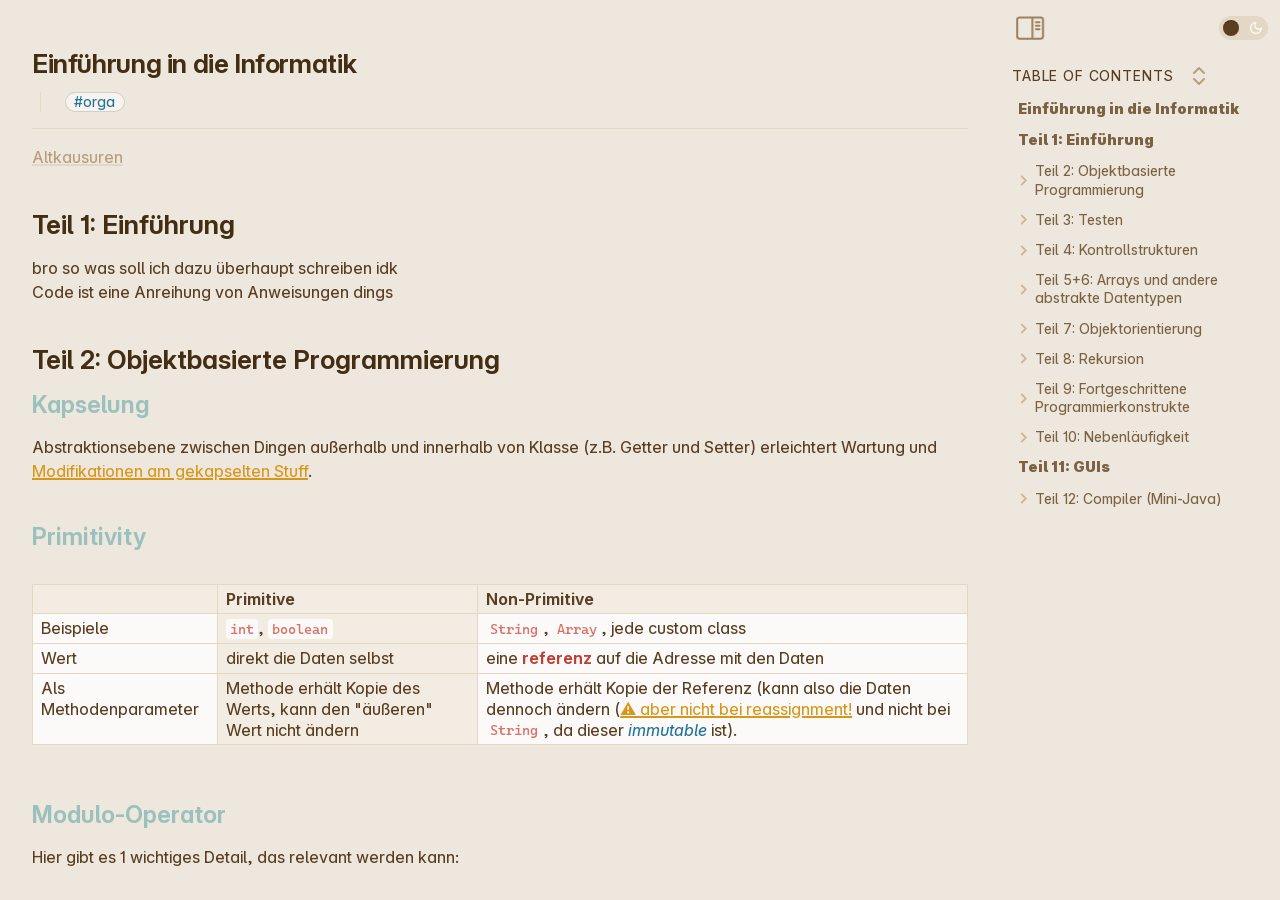
==== commit 81c5c1e8: "fail" ====
--- a/HTML Exports/einführung-in-die-informatik.html
+++ b/HTML Exports/einführung-in-die-informatik.html
@@ -8,11 +8,12 @@
 <meta property="og:type" content="website">
 <meta property="og:url" content="einführung-in-die-informatik.html">
 <meta property="og:image" content="undefined">
-<meta charset="UTF-8"><meta property="og:site_name" content="eidi"><meta name="viewport" content="width=device-width, initial-scale=1.0, user-scalable=yes, minimum-scale=1.0, maximum-scale=5.0"><link rel="alternate" type="application/rss+xml" title="RSS Feed" href="site-lib/rss.xml"><script async="" id="webpage-script" src="site-lib/scripts/webpage.js" onload="this.onload=null;this.setAttribute(&quot;loaded&quot;, &quot;true&quot;)"></script><link rel="icon" href="site-lib/media/favicon.png"><link rel="stylesheet" href="site-lib/styles/obsidian.css"><link rel="stylesheet" href="site-lib/styles/theme.css"><link rel="preload" href="site-lib/styles/global-variable-styles.css" as="style" onload="this.onload=null;this.rel='stylesheet'"><noscript><link rel="stylesheet" href="site-lib/styles/global-variable-styles.css"></noscript><link rel="preload" href="site-lib/styles/main-styles.css" as="style" onload="this.onload=null;this.rel='stylesheet'"><noscript><link rel="stylesheet" href="site-lib/styles/main-styles.css"></noscript><style>body{--line-width:40em;--line-width-adaptive:40em;--file-line-width:40em;--sidebar-width:min(20em, 80vw);--collapse-arrow-size:11px;--tree-vertical-spacing:1.3em;--sidebar-margin:12px}:root{background-color:#202124}.sidebar{height:100%;font-size:14px;z-index:10;min-width:calc(var(--sidebar-width) + var(--divider-width-hover));max-width:calc(var(--sidebar-width) + var(--divider-width-hover));position:relative;overflow:hidden;overflow:clip;transition:min-width ease-in-out,max-width ease-in-out;transition-duration:.2s;contain:size}#left-sidebar{left:0}#right-sidebar{right:0}.sidebar.is-collapsed{min-width:0;max-width:0}.sidebar.floating{position:absolute}.sidebar .leaf-content{height:100%;min-width:calc(var(--sidebar-width) - var(--divider-width-hover));top:0;padding:var(--sidebar-margin);padding-top:4em;line-height:var(--line-height-tight);background-color:var(--background-secondary);transition:background-color,border-right,border-left,box-shadow;transition-duration:var(--color-fade-speed);transition-timing-function:ease-in-out;position:absolute;display:flex;flex-direction:column}.sidebar:not(.is-collapsed) .leaf-content{min-width:calc(max(100%,var(--sidebar-width)) - 3px);max-width:calc(max(100%,var(--sidebar-width)) - 3px)}#left-sidebar-content{left:0;border-top-right-radius:var(--radius-l);border-bottom-right-radius:var(--radius-l)}#right-sidebar-content{right:0;border-top-left-radius:var(--radius-l);border-bottom-left-radius:var(--radius-l)}.sidebar #left-sidebar-content,.sidebar #right-sidebar-content{contain:none!important;container-type:normal!important;animation:none!important}.sidebar:has(.leaf-content:empty):has(.topbar-content:empty){display:none}.sidebar-topbar{height:calc(2.3em + 2 * var(--sidebar-margin));width:var(--sidebar-width);padding:var(--sidebar-margin);z-index:1;position:fixed;display:flex;align-items:center;transition:width ease-in-out;transition-duration:inherit}.sidebar.is-collapsed .sidebar-topbar{width:calc(2.3em + var(--sidebar-margin) * 2)}.sidebar .sidebar-topbar.is-collapsed{width:0}#left-sidebar .sidebar-topbar{left:0;flex-direction:row;border-top-right-radius:var(--radius-l)}#right-sidebar .sidebar-topbar{right:0;flex-direction:row-reverse;border-top-left-radius:var(--radius-l)}#left-sidebar .topbar-content{margin-right:calc(2.3em + var(--sidebar-margin));flex-direction:row}#right-sidebar .topbar-content{margin-left:calc(2.3em + var(--sidebar-margin));flex-direction:row-reverse}.topbar-content{overflow:hidden visible;overflow:clip visible;width:100%;height:100%;display:flex;align-items:center;transition:inherit}.sidebar.is-collapsed .topbar-content{width:0;transition:inherit}.clickable-icon.sidebar-collapse-icon{background-color:transparent;color:var(--icon-color-focused);padding:2px!important;margin:0!important;height:100%!important;width:2.3em!important;margin-inline:0.14em!important;position:absolute}#left-sidebar .clickable-icon.sidebar-collapse-icon{transform:rotateY(180deg);right:var(--sidebar-margin)}#right-sidebar .clickable-icon.sidebar-collapse-icon{transform:rotateY(180deg);left:var(--sidebar-margin)}.clickable-icon.sidebar-collapse-icon svg.svg-icon{width:100%;height:100%}.feature-title{margin-left:1px;text-transform:uppercase;letter-spacing:.06em;margin-top:.75em;margin-bottom:.75em}.feature-header{display:flex;align-items:center;padding-top:0;font-size:1em;padding-left:0}body.floating-sidebars .sidebar{position:absolute}body{transition:background-color var(--color-fade-speed) ease-in-out}#navbar:not(:empty){display:flex;align-items:center;justify-content:space-between;padding:.5em 1em;width:100%}#main{display:flex;flex-direction:column;height:100%;width:100%;align-items:stretch;justify-content:center}#main-horizontal{display:flex;flex-direction:row;flex-grow:1;width:100%;align-items:stretch;justify-content:center}#center-content{flex-basis:100%;max-width:100%;width:100%;height:100%;display:flex;flex-direction:column;align-items:center;transition:opacity .2s ease-in-out;contain:inline-size}.hide{opacity:0!important;transition:opacity .2s ease-in-out;pointer-events:none}#center-content>.obsidian-document{padding-left:2em;padding-right:1em;margin-bottom:0;width:100%;width:-webkit-fill-available;width:-moz-available;width:fill-available;transition:background-color var(--color-fade-speed) ease-in-out;border-top-right-radius:var(--window-radius,var(--radius-m));border-top-left-radius:var(--window-radius,var(--radius-m));overflow-x:hidden!important;overflow-y:auto!important;display:flex!important;flex-direction:column!important;align-items:center!important;contain:inline-size}body #center-content>.obsidian-document>.markdown-preview-sizer{padding-bottom:80vh;width:100%;max-width:var(--line-width);flex-basis:var(--line-width);transition:background-color var(--color-fade-speed) ease-in-out;contain:inline-size}#center-content>.obsidian-document>div{width:100%!important;transition:background-color var(--color-fade-speed) ease-in-out;contain:inline-size}#center-content>.obsidian-document:not([data-type=markdown]).embed{display:flex;padding:1em;height:100%;width:100%;align-items:center;justify-content:center}#center-content>.obsidian-document:not([data-type=markdown]).embed>*{max-width:100%;max-height:100%;object-fit:contain}:not(h1,h2,h3,h4,h5,h6,li):has(> :is(.math,table)){overflow-x:auto!important}#center-content>.obsidian-document:not([data-type=markdown]){overflow-x:auto;contain:content;padding:0;margin:0;height:100%}.obsidian-document[data-type=attachment]{display:flex;flex-direction:column;align-items:center;justify-content:center;height:100%;width:100%}.obsidian-document[data-type=attachment]>*{outline:0;border:none;box-shadow:none}.obsidian-document[data-type=attachment] :is(img){max-width:90%;max-height:90%;object-fit:contain}.obsidian-document[data-type=attachment]>:is(audio){width:100%;max-width:min(90%,var(--line-width))}.obsidian-document[data-type=attachment]>:is(embed,iframe,video){width:100%;height:100%;max-width:100%;max-height:100%;object-fit:contain}.canvas-wrapper>:is(.header,.footer){z-index:100;position:absolute;display:flex;justify-content:center;flex-direction:column;width:100%;align-items:center}.scroll-highlight{position:absolute;width:100%;height:100%;pointer-events:none;z-index:1000;background-color:hsla(var(--color-accent-hsl),.25);opacity:0;padding:1em;inset:50%;translate:-50% -50%;border-radius:var(--radius-s)}</style><script defer="">async function loadIncludes(){let e=document.querySelectorAll("link[itemprop='include']");for(const t of e){let e=t.getAttribute("href");try{let o="";if(e.startsWith("https:")||e.startsWith("http:")||"file:"!=window.location.protocol){const n=await fetch(e);if(!n.ok){console.log("Could not include file: "+e),t?.remove();continue}o=await n.text()}else{const t=document.getElementById(btoa(encodeURI(e)));if(t){const e=JSON.parse(decodeURI(atob(t.getAttribute("value")??"")));o=e?.data??""}}let n=document.createRange().createContextualFragment(o);t.before(n),t.remove(),console.log("Included text: "+o),console.log("Included file: "+e)}catch(o){t?.remove(),console.log("Could not include file: "+e,o);continue}}}document.addEventListener("DOMContentLoaded",(()=>{loadIncludes()}));let isFileProtocol="file:"==location.protocol;function waitLoadScripts(e,t){let o=e.map((e=>document.getElementById(e+"-script")));!function e(n){let l=o[n],c=n+1;l?(l&&"true"!=l.getAttribute("loaded")||n<o.length&&e(c),n<o.length&&l.addEventListener("load",(()=>e(c)))):n<o.length?e(c):t()}(0)}</script></head><body class="publish css-settings-manager is-frameless is-hidden-frameless styled-scrollbars show-inline-title show-ribbon is-focused"><script defer="">let theme=localStorage.getItem("theme")||(window.matchMedia("(prefers-color-scheme: dark)").matches?"dark":"light");"dark"==theme?(document.body.classList.add("theme-dark"),document.body.classList.remove("theme-light")):(document.body.classList.add("theme-light"),document.body.classList.remove("theme-dark")),window.innerWidth<480?document.body.classList.add("is-phone"):window.innerWidth<768?document.body.classList.add("is-tablet"):window.innerWidth<1024?document.body.classList.add("is-small-screen"):document.body.classList.add("is-large-screen")</script><div class="parsed-feature-container" style="display: contents;"><link itemprop="include" href="site-lib/html/custom-head-content-content.html"></div><div id="main"><div id="navbar"></div><div id="main-horizontal"><div id="left-content" class="leaf" style="--sidebar-width: var(--sidebar-width-left);"><div id="left-sidebar" class="sidebar"><div class="sidebar-handle"></div><div class="sidebar-topbar"><div class="topbar-content"></div><div class="clickable-icon sidebar-collapse-icon"><svg xmlns="http://www.w3.org/2000/svg" width="100%" height="100%" viewBox="0 0 24 24" fill="none" stroke="currentColor" stroke-width="3" stroke-linecap="round" stroke-linejoin="round" class="svg-icon"><path d="M21 3H3C1.89543 3 1 3.89543 1 5V19C1 20.1046 1.89543 21 3 21H21C22.1046 21 23 20.1046 23 19V5C23 3.89543 22.1046 3 21 3Z"></path><path d="M10 4V20"></path><path d="M4 7H7"></path><path d="M4 10H7"></path><path d="M4 13H7"></path></svg></div></div><div class="sidebar-content-wrapper"><div id="left-sidebar-content" class="leaf-content"></div></div><script defer="">let ls = document.querySelector("#left-sidebar"); ls.classList.toggle("is-collapsed", window.innerWidth < 768); ls.style.setProperty("--sidebar-width", localStorage.getItem("sidebar-left-width"));</script></div></div><div id="center-content" class="leaf"><div class="obsidian-document markdown-preview-view markdown-rendered node-insert-event allow-fold-headings allow-fold-lists show-indentation-guide is-readable-line-width" data-type="markdown"><style id="MJX-CHTML-styles">mjx-c.mjx-c1D443.TEX-I::before{padding:.683em .751em 0 0;content:"P"}mjx-c.mjx-c2282::before{padding:.54em .778em .04em 0;content:"⊂"}mjx-c.mjx-c1D436.TEX-I::before{padding:.705em .76em .022em 0;content:"C"}mjx-mo{display:inline-block;text-align:left}mjx-stretchy-h{display:inline-table;width:100%}mjx-stretchy-h>*{display:table-cell;width:0}mjx-stretchy-h>*>mjx-c{display:inline-block;transform:scaleX(1)}mjx-stretchy-h>*>mjx-c::before{display:inline-block;width:initial}mjx-stretchy-h>mjx-ext{overflow:clip visible;width:100%}mjx-stretchy-h>mjx-ext>mjx-c::before{transform:scaleX(500)}mjx-stretchy-h>mjx-ext>mjx-c{width:0}mjx-stretchy-h>mjx-beg>mjx-c{margin-right:-.1em}mjx-stretchy-h>mjx-end>mjx-c{margin-left:-.1em}mjx-stretchy-v{display:inline-block}mjx-stretchy-v>*{display:block}mjx-stretchy-v>mjx-beg{height:0}mjx-stretchy-v>mjx-end>mjx-c{display:block}mjx-stretchy-v>*>mjx-c{transform:scaleY(1);transform-origin:left center;overflow:hidden}mjx-stretchy-v>mjx-ext{display:block;height:100%;box-sizing:border-box;border:0 solid transparent;overflow:visible clip}mjx-stretchy-v>mjx-ext>mjx-c::before{width:initial;box-sizing:border-box}mjx-stretchy-v>mjx-ext>mjx-c{transform:scaleY(500) translateY(.075em);overflow:visible}mjx-mark{display:inline-block;height:0}mjx-mn{display:inline-block;text-align:left}mjx-c.mjx-c1D442.TEX-I::before{padding:.704em .763em .022em 0;content:"O"}mjx-c.mjx-c28::before{padding:.75em .389em .25em 0;content:"("}mjx-c.mjx-c31::before{padding:.666em .5em 0 0;content:"1"}mjx-c.mjx-c29::before{padding:.75em .389em .25em 0;content:")"}mjx-c.mjx-c1D45B.TEX-I::before{padding:.442em .6em .011em 0;content:"n"}mjx-container[jax=CHTML]{line-height:0}mjx-container [space="1"]{margin-left:.111em}mjx-container [space="2"]{margin-left:.167em}mjx-container [space="3"]{margin-left:.222em}mjx-container [space="4"]{margin-left:.278em}mjx-container [space="5"]{margin-left:.333em}mjx-container [rspace="1"]{margin-right:.111em}mjx-container [rspace="2"]{margin-right:.167em}mjx-container [rspace="3"]{margin-right:.222em}mjx-container [rspace="4"]{margin-right:.278em}mjx-container [rspace="5"]{margin-right:.333em}mjx-container [size="s"]{font-size:70.7%}mjx-container [size=ss]{font-size:50%}mjx-container [size=Tn]{font-size:60%}mjx-container [size=sm]{font-size:85%}mjx-container [size=lg]{font-size:120%}mjx-container [size=Lg]{font-size:144%}mjx-container [size=LG]{font-size:173%}mjx-container [size=hg]{font-size:207%}mjx-container [size=HG]{font-size:249%}mjx-container [width=full]{width:100%}mjx-box{display:inline-block}mjx-block{display:block}mjx-itable{display:inline-table}mjx-row{display:table-row}mjx-row>*{display:table-cell}mjx-mtext{display:inline-block}mjx-mstyle{display:inline-block}mjx-merror{display:inline-block;color:red;background-color:#ff0}mjx-mphantom{visibility:hidden}mjx-assistive-mml{top:0;left:0;clip:rect(1px,1px,1px,1px);user-select:none;position:absolute!important;padding:1px 0 0!important;border:0!important;display:block!important;width:auto!important;overflow:hidden!important}mjx-assistive-mml[display=block]{width:100%!important}mjx-math{display:inline-block;text-align:left;line-height:0;text-indent:0;font-style:normal;font-weight:400;font-size:100%;font-size-adjust:none;letter-spacing:normal;border-collapse:collapse;overflow-wrap:normal;word-spacing:normal;white-space:nowrap;direction:ltr;padding:1px 0}mjx-container[jax=CHTML][display=true]{display:block;text-align:center;margin:1em 0}mjx-container[jax=CHTML][display=true][width=full]{display:flex}mjx-container[jax=CHTML][display=true] mjx-math{padding:0}mjx-container[jax=CHTML][justify=left]{text-align:left}mjx-container[jax=CHTML][justify=right]{text-align:right}mjx-mfrac{display:inline-block;text-align:left}mjx-frac{display:inline-block;vertical-align:.17em;padding:0 .22em}mjx-frac[type="d"]{vertical-align:.04em}mjx-frac[delims]{padding:0 .1em}mjx-frac[atop]{padding:0 .12em}mjx-frac[atop][delims]{padding:0}mjx-dtable{display:inline-table;width:100%}mjx-dtable>*{font-size:2000%}mjx-dbox{display:block;font-size:5%}mjx-num{display:block;text-align:center}mjx-den{display:block;text-align:center}mjx-mfrac[bevelled]>mjx-num{display:inline-block}mjx-mfrac[bevelled]>mjx-den{display:inline-block}mjx-den[align=right],mjx-num[align=right]{text-align:right}mjx-den[align=left],mjx-num[align=left]{text-align:left}mjx-nstrut{display:inline-block;height:.054em;width:0;vertical-align:-.054em}mjx-nstrut[type="d"]{height:.217em;vertical-align:-.217em}mjx-dstrut{display:inline-block;height:.505em;width:0}mjx-dstrut[type="d"]{height:.726em}mjx-line{display:block;box-sizing:border-box;min-height:1px;height:.06em;border-top:.06em solid;margin:.06em -.1em;overflow:hidden}mjx-line[type="d"]{margin:.18em -.1em}mjx-mi{display:inline-block;text-align:left}mjx-c{display:inline-block}mjx-utext{display:inline-block;padding:.75em 0 .2em}mjx-c::before{display:block;width:0}.MJX-TEX{font-family:MJXZERO,MJXTEX}.TEX-B{font-family:MJXZERO,MJXTEX-B}.TEX-I{font-family:MJXZERO,MJXTEX-I}.TEX-MI{font-family:MJXZERO,MJXTEX-MI}.TEX-BI{font-family:MJXZERO,MJXTEX-BI}.TEX-S1{font-family:MJXZERO,MJXTEX-S1}.TEX-S2{font-family:MJXZERO,MJXTEX-S2}.TEX-S3{font-family:MJXZERO,MJXTEX-S3}.TEX-S4{font-family:MJXZERO,MJXTEX-S4}.TEX-A{font-family:MJXZERO,MJXTEX-A}.TEX-C{font-family:MJXZERO,MJXTEX-C}.TEX-CB{font-family:MJXZERO,MJXTEX-CB}.TEX-FR{font-family:MJXZERO,MJXTEX-FR}.TEX-FRB{font-family:MJXZERO,MJXTEX-FRB}.TEX-SS{font-family:MJXZERO,MJXTEX-SS}.TEX-SSB{font-family:MJXZERO,MJXTEX-SSB}.TEX-SSI{font-family:MJXZERO,MJXTEX-SSI}.TEX-SC{font-family:MJXZERO,MJXTEX-SC}.TEX-T{font-family:MJXZERO,MJXTEX-T}.TEX-V{font-family:MJXZERO,MJXTEX-V}.TEX-VB{font-family:MJXZERO,MJXTEX-VB}mjx-stretchy-h mjx-c,mjx-stretchy-v mjx-c{font-family:MJXZERO,MJXTEX-S1,MJXTEX-S4,MJXTEX,MJXTEX-A!important}@font-face{font-family:MJXZERO;src:url("site-lib/fonts/mathjax_zero.woff") format("woff")}@font-face{font-family:MJXTEX;src:url("site-lib/fonts/mathjax_main-regular.woff") format("woff")}@font-face{font-family:MJXTEX-B;src:url("site-lib/fonts/mathjax_main-bold.woff") format("woff")}@font-face{font-family:MJXTEX-I;src:url("site-lib/fonts/mathjax_math-italic.woff") format("woff")}@font-face{font-family:MJXTEX-MI;src:url("site-lib/fonts/mathjax_main-italic.woff") format("woff")}@font-face{font-family:MJXTEX-BI;src:url("site-lib/fonts/mathjax_math-bolditalic.woff") format("woff")}@font-face{font-family:MJXTEX-S1;src:url("site-lib/fonts/mathjax_size1-regular.woff") format("woff")}@font-face{font-family:MJXTEX-S2;src:url("site-lib/fonts/mathjax_size2-regular.woff") format("woff")}@font-face{font-family:MJXTEX-S3;src:url("site-lib/fonts/mathjax_size3-regular.woff") format("woff")}@font-face{font-family:MJXTEX-S4;src:url("site-lib/fonts/mathjax_size4-regular.woff") format("woff")}@font-face{font-family:MJXTEX-A;src:url("site-lib/fonts/mathjax_ams-regular.woff") format("woff")}@font-face{font-family:MJXTEX-C;src:url("site-lib/fonts/mathjax_calligraphic-regular.woff") format("woff")}@font-face{font-family:MJXTEX-CB;src:url("site-lib/fonts/mathjax_calligraphic-bold.woff") format("woff")}@font-face{font-family:MJXTEX-FR;src:url("site-lib/fonts/mathjax_fraktur-regular.woff") format("woff")}@font-face{font-family:MJXTEX-FRB;src:url("site-lib/fonts/mathjax_fraktur-bold.woff") format("woff")}@font-face{font-family:MJXTEX-SS;src:url("site-lib/fonts/mathjax_sansserif-regular.woff") format("woff")}@font-face{font-family:MJXTEX-SSB;src:url("site-lib/fonts/mathjax_sansserif-bold.woff") format("woff")}@font-face{font-family:MJXTEX-SSI;src:url("site-lib/fonts/mathjax_sansserif-italic.woff") format("woff")}@font-face{font-family:MJXTEX-SC;src:url("site-lib/fonts/mathjax_script-regular.woff") format("woff")}@font-face{font-family:MJXTEX-T;src:url("site-lib/fonts/mathjax_typewriter-regular.woff") format("woff")}@font-face{font-family:MJXTEX-V;src:url("site-lib/fonts/mathjax_vector-regular.woff") format("woff")}@font-face{font-family:MJXTEX-VB;src:url("site-lib/fonts/mathjax_vector-bold.woff") format("woff")}mjx-c.mjx-c1D44E.TEX-I::before{padding:.441em .529em .01em 0;content:"a"}mjx-c.mjx-c1D44F.TEX-I::before{padding:.694em .429em .011em 0;content:"b"}</style><pre class="frontmatter language-yaml" style="display: none;"><code class="language-yaml is-loaded"><span class="token key atrule">tags</span><span class="token punctuation">:</span> orga
+<meta charset="UTF-8"><meta property="og:site_name" content="eidi"><meta name="viewport" content="width=device-width, initial-scale=1.0, user-scalable=yes, minimum-scale=1.0, maximum-scale=5.0"><link rel="alternate" type="application/rss+xml" title="RSS Feed" href="site-lib/rss.xml"><script async="" id="webpage-script" src="site-lib/scripts/webpage.js" onload="this.onload=null;this.setAttribute(&quot;loaded&quot;, &quot;true&quot;)"></script><link rel="icon" href="site-lib/media/favicon.png"><link rel="stylesheet" href="site-lib/styles/obsidian.css"><link rel="stylesheet" href="site-lib/styles/theme.css"><link rel="preload" href="site-lib/styles/global-variable-styles.css" as="style" onload="this.onload=null;this.rel='stylesheet'"><noscript><link rel="stylesheet" href="site-lib/styles/global-variable-styles.css"></noscript><link rel="preload" href="site-lib/styles/supported-plugins.css" as="style" onload="this.onload=null;this.rel='stylesheet'"><noscript><link rel="stylesheet" href="site-lib/styles/supported-plugins.css"></noscript><link rel="preload" href="site-lib/styles/main-styles.css" as="style" onload="this.onload=null;this.rel='stylesheet'"><noscript><link rel="stylesheet" href="site-lib/styles/main-styles.css"></noscript><style>body{--line-width:40em;--line-width-adaptive:40em;--file-line-width:40em;--sidebar-width:min(20em, 80vw);--collapse-arrow-size:11px;--tree-vertical-spacing:1.3em;--sidebar-margin:12px}:root{background-color:#202124}.sidebar{height:100%;font-size:14px;z-index:10;min-width:calc(var(--sidebar-width) + var(--divider-width-hover));max-width:calc(var(--sidebar-width) + var(--divider-width-hover));position:relative;overflow:hidden;overflow:clip;transition:min-width ease-in-out,max-width ease-in-out;transition-duration:.2s;contain:size}#left-sidebar{left:0}#right-sidebar{right:0}.sidebar.is-collapsed{min-width:0;max-width:0}.sidebar.floating{position:absolute}.sidebar .leaf-content{height:100%;min-width:calc(var(--sidebar-width) - var(--divider-width-hover));top:0;padding:var(--sidebar-margin);padding-top:4em;line-height:var(--line-height-tight);background-color:var(--background-secondary);transition:background-color,border-right,border-left,box-shadow;transition-duration:var(--color-fade-speed);transition-timing-function:ease-in-out;position:absolute;display:flex;flex-direction:column}.sidebar:not(.is-collapsed) .leaf-content{min-width:calc(max(100%,var(--sidebar-width)) - 3px);max-width:calc(max(100%,var(--sidebar-width)) - 3px)}#left-sidebar-content{left:0;border-top-right-radius:var(--radius-l);border-bottom-right-radius:var(--radius-l)}#right-sidebar-content{right:0;border-top-left-radius:var(--radius-l);border-bottom-left-radius:var(--radius-l)}.sidebar #left-sidebar-content,.sidebar #right-sidebar-content{contain:none!important;container-type:normal!important;animation:none!important}.sidebar:has(.leaf-content:empty):has(.topbar-content:empty){display:none}.sidebar-topbar{height:calc(2.3em + 2 * var(--sidebar-margin));width:var(--sidebar-width);padding:var(--sidebar-margin);z-index:1;position:fixed;display:flex;align-items:center;transition:width ease-in-out;transition-duration:inherit}.sidebar.is-collapsed .sidebar-topbar{width:calc(2.3em + var(--sidebar-margin) * 2)}.sidebar .sidebar-topbar.is-collapsed{width:0}#left-sidebar .sidebar-topbar{left:0;flex-direction:row;border-top-right-radius:var(--radius-l)}#right-sidebar .sidebar-topbar{right:0;flex-direction:row-reverse;border-top-left-radius:var(--radius-l)}#left-sidebar .topbar-content{margin-right:calc(2.3em + var(--sidebar-margin));flex-direction:row}#right-sidebar .topbar-content{margin-left:calc(2.3em + var(--sidebar-margin));flex-direction:row-reverse}.topbar-content{overflow:hidden visible;overflow:clip visible;width:100%;height:100%;display:flex;align-items:center;transition:inherit}.sidebar.is-collapsed .topbar-content{width:0;transition:inherit}.clickable-icon.sidebar-collapse-icon{background-color:transparent;color:var(--icon-color-focused);padding:2px!important;margin:0!important;height:100%!important;width:2.3em!important;margin-inline:0.14em!important;position:absolute}#left-sidebar .clickable-icon.sidebar-collapse-icon{transform:rotateY(180deg);right:var(--sidebar-margin)}#right-sidebar .clickable-icon.sidebar-collapse-icon{transform:rotateY(180deg);left:var(--sidebar-margin)}.clickable-icon.sidebar-collapse-icon svg.svg-icon{width:100%;height:100%}.feature-title{margin-left:1px;text-transform:uppercase;letter-spacing:.06em;margin-top:.75em;margin-bottom:.75em}.feature-header{display:flex;align-items:center;padding-top:0;font-size:1em;padding-left:0}body.floating-sidebars .sidebar{position:absolute}body{transition:background-color var(--color-fade-speed) ease-in-out}#navbar:not(:empty){display:flex;align-items:center;justify-content:space-between;padding:.5em 1em;width:100%}#main{display:flex;flex-direction:column;height:100%;width:100%;align-items:stretch;justify-content:center}#main-horizontal{display:flex;flex-direction:row;flex-grow:1;width:100%;align-items:stretch;justify-content:center}#center-content{flex-basis:100%;max-width:100%;width:100%;height:100%;display:flex;flex-direction:column;align-items:center;transition:opacity .2s ease-in-out;contain:inline-size}.hide{opacity:0!important;transition:opacity .2s ease-in-out;pointer-events:none}#center-content>.obsidian-document{padding-left:2em;padding-right:1em;margin-bottom:0;width:100%;width:-webkit-fill-available;width:-moz-available;width:fill-available;transition:background-color var(--color-fade-speed) ease-in-out;border-top-right-radius:var(--window-radius,var(--radius-m));border-top-left-radius:var(--window-radius,var(--radius-m));overflow-x:hidden!important;overflow-y:auto!important;display:flex!important;flex-direction:column!important;align-items:center!important;contain:inline-size}body #center-content>.obsidian-document>.markdown-preview-sizer{padding-bottom:80vh;width:100%;max-width:var(--line-width);flex-basis:var(--line-width);transition:background-color var(--color-fade-speed) ease-in-out;contain:inline-size}#center-content>.obsidian-document>div{width:100%!important;transition:background-color var(--color-fade-speed) ease-in-out;contain:inline-size}#center-content>.obsidian-document:not([data-type=markdown]).embed{display:flex;padding:1em;height:100%;width:100%;align-items:center;justify-content:center}#center-content>.obsidian-document:not([data-type=markdown]).embed>*{max-width:100%;max-height:100%;object-fit:contain}:not(h1,h2,h3,h4,h5,h6,li):has(> :is(.math,table)){overflow-x:auto!important}#center-content>.obsidian-document:not([data-type=markdown]){overflow-x:auto;contain:content;padding:0;margin:0;height:100%}.obsidian-document[data-type=attachment]{display:flex;flex-direction:column;align-items:center;justify-content:center;height:100%;width:100%}.obsidian-document[data-type=attachment]>*{outline:0;border:none;box-shadow:none}.obsidian-document[data-type=attachment] :is(img){max-width:90%;max-height:90%;object-fit:contain}.obsidian-document[data-type=attachment]>:is(audio){width:100%;max-width:min(90%,var(--line-width))}.obsidian-document[data-type=attachment]>:is(embed,iframe,video){width:100%;height:100%;max-width:100%;max-height:100%;object-fit:contain}.canvas-wrapper>:is(.header,.footer){z-index:100;position:absolute;display:flex;justify-content:center;flex-direction:column;width:100%;align-items:center}.scroll-highlight{position:absolute;width:100%;height:100%;pointer-events:none;z-index:1000;background-color:hsla(var(--color-accent-hsl),.25);opacity:0;padding:1em;inset:50%;translate:-50% -50%;border-radius:var(--radius-s)}</style><script defer="">async function loadIncludes(){let e=document.querySelectorAll("link[itemprop='include']");for(const t of e){let e=t.getAttribute("href");try{let o="";if(e.startsWith("https:")||e.startsWith("http:")||"file:"!=window.location.protocol){const n=await fetch(e);if(!n.ok){console.log("Could not include file: "+e),t?.remove();continue}o=await n.text()}else{const t=document.getElementById(btoa(encodeURI(e)));if(t){const e=JSON.parse(decodeURI(atob(t.getAttribute("value")??"")));o=e?.data??""}}let n=document.createRange().createContextualFragment(o);t.before(n),t.remove(),console.log("Included text: "+o),console.log("Included file: "+e)}catch(o){t?.remove(),console.log("Could not include file: "+e,o);continue}}}document.addEventListener("DOMContentLoaded",(()=>{loadIncludes()}));let isFileProtocol="file:"==location.protocol;function waitLoadScripts(e,t){let o=e.map((e=>document.getElementById(e+"-script")));!function e(n){let l=o[n],c=n+1;l?(l&&"true"!=l.getAttribute("loaded")||n<o.length&&e(c),n<o.length&&l.addEventListener("load",(()=>e(c)))):n<o.length?e(c):t()}(0)}</script></head><body class="publish css-settings-manager is-frameless is-hidden-frameless styled-scrollbars show-inline-title show-ribbon is-focused"><script defer="">let theme=localStorage.getItem("theme")||(window.matchMedia("(prefers-color-scheme: dark)").matches?"dark":"light");"dark"==theme?(document.body.classList.add("theme-dark"),document.body.classList.remove("theme-light")):(document.body.classList.add("theme-light"),document.body.classList.remove("theme-dark")),window.innerWidth<480?document.body.classList.add("is-phone"):window.innerWidth<768?document.body.classList.add("is-tablet"):window.innerWidth<1024?document.body.classList.add("is-small-screen"):document.body.classList.add("is-large-screen")</script><div class="parsed-feature-container" style="display: contents;"><link itemprop="include" href="site-lib/html/custom-head-content-content.html"></div><div id="main"><div id="navbar"></div><div id="main-horizontal"><div id="left-content" class="leaf" style="--sidebar-width: var(--sidebar-width-left);"><div id="left-sidebar" class="sidebar"><div class="sidebar-handle"></div><div class="sidebar-topbar"><div class="topbar-content"></div><div class="clickable-icon sidebar-collapse-icon"><svg xmlns="http://www.w3.org/2000/svg" width="100%" height="100%" viewBox="0 0 24 24" fill="none" stroke="currentColor" stroke-width="3" stroke-linecap="round" stroke-linejoin="round" class="svg-icon"><path d="M21 3H3C1.89543 3 1 3.89543 1 5V19C1 20.1046 1.89543 21 3 21H21C22.1046 21 23 20.1046 23 19V5C23 3.89543 22.1046 3 21 3Z"></path><path d="M10 4V20"></path><path d="M4 7H7"></path><path d="M4 10H7"></path><path d="M4 13H7"></path></svg></div></div><div class="sidebar-content-wrapper"><div id="left-sidebar-content" class="leaf-content"></div></div><script defer="">let ls = document.querySelector("#left-sidebar"); ls.classList.toggle("is-collapsed", window.innerWidth < 768); ls.style.setProperty("--sidebar-width", localStorage.getItem("sidebar-left-width"));</script></div></div><div id="center-content" class="leaf"><div class="obsidian-document markdown-preview-view markdown-rendered node-insert-event allow-fold-headings allow-fold-lists show-indentation-guide is-readable-line-width" data-type="markdown"><style id="MJX-CHTML-styles">mjx-c.mjx-c5C::before{padding:.75em .5em .25em 0;content:"\\"}mjx-msub{display:inline-block;text-align:left}mjx-mtext{display:inline-block;text-align:left}mjx-mrow{display:inline-block;text-align:left}mjx-c.mjx-c7B::before{padding:.75em .5em .25em 0;content:"{"}mjx-c.mjx-c7D::before{padding:.75em .5em .25em 0;content:"}"}mjx-c.mjx-c25B3::before{padding:.716em .889em 0 0;content:"△"}mjx-c.mjx-c33::before{padding:.665em .5em .022em 0;content:"3"}mjx-c.mjx-c3D::before{padding:.583em .778em .082em 0;content:"="}mjx-c.mjx-c228E::before{padding:.598em .667em .022em 0;content:"⊎"}mjx-c.mjx-c2229::before{padding:.598em .667em .022em 0;content:"∩"}mjx-c.mjx-c7C::before{padding:.75em .278em .249em 0;content:"|"}mjx-c.mjx-c2205::before{padding:.772em .5em .078em 0;content:"∅"}mjx-c.mjx-c2208::before{padding:.54em .667em .04em 0;content:"∈"}mjx-c.mjx-c2115.TEX-A::before{padding:.683em .722em .02em 0;content:"N"}mjx-c.mjx-c30::before{padding:.666em .5em .022em 0;content:"0"}mjx-c.mjx-c2E::before{padding:.12em .278em 0 0;content:"."}mjx-c.mjx-c3A::before{padding:.43em .278em 0 0;content:":"}mjx-c.mjx-c1D450.TEX-I::before{padding:.442em .433em .011em 0;content:"c"}mjx-c.mjx-c1D45E.TEX-I::before{padding:.442em .46em .194em 0;content:"q"}mjx-c.mjx-cD7::before{padding:.491em .778em 0 0;content:"×"}mjx-c.mjx-c3A3::before{padding:.683em .722em 0 0;content:"Σ"}mjx-c.mjx-c1D446.TEX-I::before{padding:.705em .645em .022em 0;content:"S"}mjx-c.mjx-c2286::before{padding:.636em .778em .138em 0;content:"⊆"}mjx-c.mjx-c2217::before{padding:.465em .5em 0 0;content:"∗"}mjx-c.mjx-c1D437.TEX-I::before{padding:.683em .828em 0 0;content:"D"}mjx-c.mjx-c1D453.TEX-I::before{padding:.705em .55em .205em 0;content:"f"}mjx-c.mjx-c1D43C.TEX-I::before{padding:.683em .504em 0 0;content:"I"}mjx-c.mjx-c2264::before{padding:.636em .778em .138em 0;content:"≤"}mjx-c.mjx-c1D445.TEX-I::before{padding:.683em .759em .021em 0;content:"R"}mjx-c.mjx-c1D458.TEX-I::before{padding:.694em .521em .011em 0;content:"k"}mjx-c.mjx-c1D447.TEX-I::before{padding:.677em .704em 0 0;content:"T"}mjx-c.mjx-c211D.TEX-A::before{padding:.683em .722em 0 0;content:"R"}mjx-c.mjx-c1D449.TEX-I::before{padding:.683em .769em .022em 0;content:"V"}mjx-c.mjx-c2209::before{padding:.716em .667em .215em 0;content:"∉"}mjx-c.mjx-c77::before{padding:.431em .722em .011em 0;content:"w"}mjx-c.mjx-c65::before{padding:.448em .444em .011em 0;content:"e"}mjx-c.mjx-c6E::before{padding:.442em .556em 0 0;content:"n"}mjx-c.mjx-cA0::before{padding:0 .25em 0 0;content:" "}mjx-c.mjx-c75::before{padding:.442em .556em .011em 0;content:"u"}mjx-c.mjx-c64::before{padding:.694em .556em .011em 0;content:"d"}mjx-c.mjx-c61::before{padding:.448em .5em .011em 0;content:"a"}mjx-c.mjx-c2AAF::before{padding:.636em .778em .138em 0;content:"⪯"}mjx-c.mjx-c2245::before{padding:.589em .778em 0 0;content:"≅"}mjx-c.mjx-c2265::before{padding:.636em .778em .138em 0;content:"≥"}mjx-c.mjx-c1D43E.TEX-I::before{padding:.683em .889em 0 0;content:"K"}mjx-c.mjx-c1D45A.TEX-I::before{padding:.442em .878em .011em 0;content:"m"}mjx-c.mjx-c1D463.TEX-I::before{padding:.443em .485em .011em 0;content:"v"}mjx-c.mjx-c36::before{padding:.666em .5em .022em 0;content:"6"}mjx-c.mjx-c34::before{padding:.677em .5em 0 0;content:"4"}mjx-c.mjx-c22C4::before{padding:.488em .5em 0 0;content:"⋄"}mjx-c.mjx-c1D459.TEX-I::before{padding:.694em .298em .011em 0;content:"l"}mjx-c.mjx-c1D45F.TEX-I::before{padding:.442em .451em .011em 0;content:"r"}mjx-c.mjx-c2218::before{padding:.444em .5em 0 0;content:"∘"}mjx-c.mjx-c1D454.TEX-I::before{padding:.442em .477em .205em 0;content:"g"}mjx-c.mjx-c45::before{padding:.68em .681em 0 0;content:"E"}mjx-c.mjx-c73::before{padding:.448em .394em .011em 0;content:"s"}mjx-c.mjx-c20::before{padding:0 .25em 0 0;content:" "}mjx-c.mjx-c69::before{padding:.669em .278em 0 0;content:"i"}mjx-c.mjx-c62::before{padding:.694em .556em .011em 0;content:"b"}mjx-c.mjx-c74::before{padding:.615em .389em .01em 0;content:"t"}mjx-c.mjx-c6A::before{padding:.669em .306em .205em 0;content:"j"}mjx-c.mjx-c6B::before{padding:.694em .528em 0 0;content:"k"}mjx-c.mjx-c76::before{padding:.431em .528em .011em 0;content:"v"}mjx-c.mjx-c46::before{padding:.68em .653em 0 0;content:"F"}mjx-c.mjx-c6D::before{padding:.442em .833em 0 0;content:"m"}mjx-c.mjx-c3C::before{padding:.54em .778em .04em 0;content:"<"}mjx-c.mjx-c22EF::before{padding:.31em 1.172em 0 0;content:"⋯"}mjx-c.mjx-c1D441.TEX-I::before{padding:.683em .888em 0 0;content:"N"}mjx-c.mjx-c2227::before{padding:.598em .667em .022em 0;content:"∧"}mjx-c.mjx-c2228::before{padding:.598em .667em .022em 0;content:"∨"}mjx-c.mjx-cAC::before{padding:.356em .667em 0 0;content:"¬"}mjx-c.mjx-c2192::before{padding:.511em 1em .011em 0;content:"→"}mjx-c.mjx-c2194::before{padding:.511em 1em .011em 0;content:"↔"}mjx-c.mjx-c2295::before{padding:.583em .778em .083em 0;content:"⊕"}mjx-c.mjx-c2200::before{padding:.694em .556em .022em 0;content:"∀"}mjx-c.mjx-c2203::before{padding:.694em .556em 0 0;content:"∃"}mjx-c.mjx-c2261::before{padding:.464em .778em 0 0;content:"≡"}mjx-c.mjx-c1D444.TEX-I::before{padding:.704em .791em .194em 0;content:"Q"}mjx-c.mjx-c1D434.TEX-I::before{padding:.716em .75em 0 0;content:"A"}mjx-c.mjx-c1D435.TEX-I::before{padding:.683em .759em 0 0;content:"B"}mjx-texatom{display:inline-block;text-align:left}mjx-c.mjx-c5B::before{padding:.75em .278em .25em 0;content:"["}mjx-c.mjx-c2212::before{padding:.583em .778em .082em 0;content:"−"}mjx-c.mjx-c2C::before{padding:.121em .278em .194em 0;content:","}mjx-c.mjx-c5D::before{padding:.75em .278em .25em 0;content:"]"}mjx-c.mjx-c1D440.TEX-I::before{padding:.683em 1.051em 0 0;content:"M"}mjx-c.mjx-c1D461.TEX-I::before{padding:.626em .361em .011em 0;content:"t"}mjx-c.mjx-c1D456.TEX-I::before{padding:.661em .345em .011em 0;content:"i"}mjx-c.mjx-c1D460.TEX-I::before{padding:.442em .469em .01em 0;content:"s"}mjx-c.mjx-c1D452.TEX-I::before{padding:.442em .466em .011em 0;content:"e"}mjx-c.mjx-c22C5::before{padding:.31em .278em 0 0;content:"⋅"}mjx-c.mjx-c1D438.TEX-I::before{padding:.68em .764em 0 0;content:"E"}mjx-c.mjx-c1D465.TEX-I::before{padding:.442em .572em .011em 0;content:"x"}mjx-c.mjx-c1D45D.TEX-I::before{padding:.442em .503em .194em 0;content:"p"}mjx-c.mjx-c1D45C.TEX-I::before{padding:.441em .485em .011em 0;content:"o"}mjx-c.mjx-c6C::before{padding:.694em .278em 0 0;content:"l"}mjx-c.mjx-c6F::before{padding:.448em .5em .01em 0;content:"o"}mjx-c.mjx-c67::before{padding:.453em .5em .206em 0;content:"g"}mjx-c.mjx-c2061::before{padding:0;content:""}mjx-c.mjx-c1D451.TEX-I::before{padding:.694em .52em .01em 0;content:"d"}mjx-c.mjx-c2B::before{padding:.583em .778em .082em 0;content:"+"}mjx-msup{display:inline-block;text-align:left}mjx-c.mjx-c32::before{padding:.666em .5em 0 0;content:"2"}mjx-c.mjx-c1D443.TEX-I::before{padding:.683em .751em 0 0;content:"P"}mjx-c.mjx-c2282::before{padding:.54em .778em .04em 0;content:"⊂"}mjx-c.mjx-c1D436.TEX-I::before{padding:.705em .76em .022em 0;content:"C"}mjx-mo{display:inline-block;text-align:left}mjx-stretchy-h{display:inline-table;width:100%}mjx-stretchy-h>*{display:table-cell;width:0}mjx-stretchy-h>*>mjx-c{display:inline-block;transform:scaleX(1)}mjx-stretchy-h>*>mjx-c::before{display:inline-block;width:initial}mjx-stretchy-h>mjx-ext{overflow:clip visible;width:100%}mjx-stretchy-h>mjx-ext>mjx-c::before{transform:scaleX(500)}mjx-stretchy-h>mjx-ext>mjx-c{width:0}mjx-stretchy-h>mjx-beg>mjx-c{margin-right:-.1em}mjx-stretchy-h>mjx-end>mjx-c{margin-left:-.1em}mjx-stretchy-v{display:inline-block}mjx-stretchy-v>*{display:block}mjx-stretchy-v>mjx-beg{height:0}mjx-stretchy-v>mjx-end>mjx-c{display:block}mjx-stretchy-v>*>mjx-c{transform:scaleY(1);transform-origin:left center;overflow:hidden}mjx-stretchy-v>mjx-ext{display:block;height:100%;box-sizing:border-box;border:0 solid transparent;overflow:visible clip}mjx-stretchy-v>mjx-ext>mjx-c::before{width:initial;box-sizing:border-box}mjx-stretchy-v>mjx-ext>mjx-c{transform:scaleY(500) translateY(.075em);overflow:visible}mjx-mark{display:inline-block;height:0}mjx-mn{display:inline-block;text-align:left}mjx-c.mjx-c1D442.TEX-I::before{padding:.704em .763em .022em 0;content:"O"}mjx-c.mjx-c28::before{padding:.75em .389em .25em 0;content:"("}mjx-c.mjx-c31::before{padding:.666em .5em 0 0;content:"1"}mjx-c.mjx-c29::before{padding:.75em .389em .25em 0;content:")"}mjx-c.mjx-c1D45B.TEX-I::before{padding:.442em .6em .011em 0;content:"n"}mjx-container[jax=CHTML]{line-height:0}mjx-container [space="1"]{margin-left:.111em}mjx-container [space="2"]{margin-left:.167em}mjx-container [space="3"]{margin-left:.222em}mjx-container [space="4"]{margin-left:.278em}mjx-container [space="5"]{margin-left:.333em}mjx-container [rspace="1"]{margin-right:.111em}mjx-container [rspace="2"]{margin-right:.167em}mjx-container [rspace="3"]{margin-right:.222em}mjx-container [rspace="4"]{margin-right:.278em}mjx-container [rspace="5"]{margin-right:.333em}mjx-container [size="s"]{font-size:70.7%}mjx-container [size=ss]{font-size:50%}mjx-container [size=Tn]{font-size:60%}mjx-container [size=sm]{font-size:85%}mjx-container [size=lg]{font-size:120%}mjx-container [size=Lg]{font-size:144%}mjx-container [size=LG]{font-size:173%}mjx-container [size=hg]{font-size:207%}mjx-container [size=HG]{font-size:249%}mjx-container [width=full]{width:100%}mjx-box{display:inline-block}mjx-block{display:block}mjx-itable{display:inline-table}mjx-row{display:table-row}mjx-row>*{display:table-cell}mjx-mtext{display:inline-block}mjx-mstyle{display:inline-block}mjx-merror{display:inline-block;color:red;background-color:#ff0}mjx-mphantom{visibility:hidden}mjx-assistive-mml{top:0;left:0;clip:rect(1px,1px,1px,1px);user-select:none;position:absolute!important;padding:1px 0 0!important;border:0!important;display:block!important;width:auto!important;overflow:hidden!important}mjx-assistive-mml[display=block]{width:100%!important}mjx-math{display:inline-block;text-align:left;line-height:0;text-indent:0;font-style:normal;font-weight:400;font-size:100%;font-size-adjust:none;letter-spacing:normal;border-collapse:collapse;overflow-wrap:normal;word-spacing:normal;white-space:nowrap;direction:ltr;padding:1px 0}mjx-container[jax=CHTML][display=true]{display:block;text-align:center;margin:1em 0}mjx-container[jax=CHTML][display=true][width=full]{display:flex}mjx-container[jax=CHTML][display=true] mjx-math{padding:0}mjx-container[jax=CHTML][justify=left]{text-align:left}mjx-container[jax=CHTML][justify=right]{text-align:right}mjx-mfrac{display:inline-block;text-align:left}mjx-frac{display:inline-block;vertical-align:.17em;padding:0 .22em}mjx-frac[type="d"]{vertical-align:.04em}mjx-frac[delims]{padding:0 .1em}mjx-frac[atop]{padding:0 .12em}mjx-frac[atop][delims]{padding:0}mjx-dtable{display:inline-table;width:100%}mjx-dtable>*{font-size:2000%}mjx-dbox{display:block;font-size:5%}mjx-num{display:block;text-align:center}mjx-den{display:block;text-align:center}mjx-mfrac[bevelled]>mjx-num{display:inline-block}mjx-mfrac[bevelled]>mjx-den{display:inline-block}mjx-den[align=right],mjx-num[align=right]{text-align:right}mjx-den[align=left],mjx-num[align=left]{text-align:left}mjx-nstrut{display:inline-block;height:.054em;width:0;vertical-align:-.054em}mjx-nstrut[type="d"]{height:.217em;vertical-align:-.217em}mjx-dstrut{display:inline-block;height:.505em;width:0}mjx-dstrut[type="d"]{height:.726em}mjx-line{display:block;box-sizing:border-box;min-height:1px;height:.06em;border-top:.06em solid;margin:.06em -.1em;overflow:hidden}mjx-line[type="d"]{margin:.18em -.1em}mjx-mi{display:inline-block;text-align:left}mjx-c{display:inline-block}mjx-utext{display:inline-block;padding:.75em 0 .2em}mjx-c::before{display:block;width:0}.MJX-TEX{font-family:MJXZERO,MJXTEX}.TEX-B{font-family:MJXZERO,MJXTEX-B}.TEX-I{font-family:MJXZERO,MJXTEX-I}.TEX-MI{font-family:MJXZERO,MJXTEX-MI}.TEX-BI{font-family:MJXZERO,MJXTEX-BI}.TEX-S1{font-family:MJXZERO,MJXTEX-S1}.TEX-S2{font-family:MJXZERO,MJXTEX-S2}.TEX-S3{font-family:MJXZERO,MJXTEX-S3}.TEX-S4{font-family:MJXZERO,MJXTEX-S4}.TEX-A{font-family:MJXZERO,MJXTEX-A}.TEX-C{font-family:MJXZERO,MJXTEX-C}.TEX-CB{font-family:MJXZERO,MJXTEX-CB}.TEX-FR{font-family:MJXZERO,MJXTEX-FR}.TEX-FRB{font-family:MJXZERO,MJXTEX-FRB}.TEX-SS{font-family:MJXZERO,MJXTEX-SS}.TEX-SSB{font-family:MJXZERO,MJXTEX-SSB}.TEX-SSI{font-family:MJXZERO,MJXTEX-SSI}.TEX-SC{font-family:MJXZERO,MJXTEX-SC}.TEX-T{font-family:MJXZERO,MJXTEX-T}.TEX-V{font-family:MJXZERO,MJXTEX-V}.TEX-VB{font-family:MJXZERO,MJXTEX-VB}mjx-stretchy-h mjx-c,mjx-stretchy-v mjx-c{font-family:MJXZERO,MJXTEX-S1,MJXTEX-S4,MJXTEX,MJXTEX-A!important}@font-face{font-family:MJXZERO;src:url("site-lib/fonts/mathjax_zero.woff") format("woff")}@font-face{font-family:MJXTEX;src:url("site-lib/fonts/mathjax_main-regular.woff") format("woff")}@font-face{font-family:MJXTEX-B;src:url("site-lib/fonts/mathjax_main-bold.woff") format("woff")}@font-face{font-family:MJXTEX-I;src:url("site-lib/fonts/mathjax_math-italic.woff") format("woff")}@font-face{font-family:MJXTEX-MI;src:url("site-lib/fonts/mathjax_main-italic.woff") format("woff")}@font-face{font-family:MJXTEX-BI;src:url("site-lib/fonts/mathjax_math-bolditalic.woff") format("woff")}@font-face{font-family:MJXTEX-S1;src:url("site-lib/fonts/mathjax_size1-regular.woff") format("woff")}@font-face{font-family:MJXTEX-S2;src:url("site-lib/fonts/mathjax_size2-regular.woff") format("woff")}@font-face{font-family:MJXTEX-S3;src:url("site-lib/fonts/mathjax_size3-regular.woff") format("woff")}@font-face{font-family:MJXTEX-S4;src:url("site-lib/fonts/mathjax_size4-regular.woff") format("woff")}@font-face{font-family:MJXTEX-A;src:url("site-lib/fonts/mathjax_ams-regular.woff") format("woff")}@font-face{font-family:MJXTEX-C;src:url("site-lib/fonts/mathjax_calligraphic-regular.woff") format("woff")}@font-face{font-family:MJXTEX-CB;src:url("site-lib/fonts/mathjax_calligraphic-bold.woff") format("woff")}@font-face{font-family:MJXTEX-FR;src:url("site-lib/fonts/mathjax_fraktur-regular.woff") format("woff")}@font-face{font-family:MJXTEX-FRB;src:url("site-lib/fonts/mathjax_fraktur-bold.woff") format("woff")}@font-face{font-family:MJXTEX-SS;src:url("site-lib/fonts/mathjax_sansserif-regular.woff") format("woff")}@font-face{font-family:MJXTEX-SSB;src:url("site-lib/fonts/mathjax_sansserif-bold.woff") format("woff")}@font-face{font-family:MJXTEX-SSI;src:url("site-lib/fonts/mathjax_sansserif-italic.woff") format("woff")}@font-face{font-family:MJXTEX-SC;src:url("site-lib/fonts/mathjax_script-regular.woff") format("woff")}@font-face{font-family:MJXTEX-T;src:url("site-lib/fonts/mathjax_typewriter-regular.woff") format("woff")}@font-face{font-family:MJXTEX-V;src:url("site-lib/fonts/mathjax_vector-regular.woff") format("woff")}@font-face{font-family:MJXTEX-VB;src:url("site-lib/fonts/mathjax_vector-bold.woff") format("woff")}mjx-c.mjx-c1D44E.TEX-I::before{padding:.441em .529em .01em 0;content:"a"}mjx-c.mjx-c1D44F.TEX-I::before{padding:.694em .429em .011em 0;content:"b"}</style><pre class="frontmatter language-yaml" style="display: none;"><code class="language-yaml is-loaded"><span class="token key atrule">tags</span><span class="token punctuation">:</span> orga
 <span class="token key atrule">fertig</span><span class="token punctuation">:</span> <span class="token boolean important">false</span>
 <span class="token key atrule">klausur</span><span class="token punctuation">:</span> <span class="token datetime number">2026-02-09T00:00:00.000Z</span>
 <span class="token key atrule">moodle</span><span class="token punctuation">:</span> <span class="token string">"[[https://eidi.tum.sexy]]"</span>
-<span class="token key atrule">semester</span><span class="token punctuation">:</span> <span class="token number">1</span></code><button class="copy-code-button"><svg xmlns="http://www.w3.org/2000/svg" width="24" height="24" viewBox="0 0 24 24" fill="none" stroke="currentColor" stroke-width="2" stroke-linecap="round" stroke-linejoin="round" class="svg-icon lucide-copy"><rect x="8" y="8" width="14" height="14" rx="2" ry="2"></rect><path d="M4 16c-1.1 0-2-.9-2-2V4c0-1.1.9-2 2-2h10c1.1 0 2 .9 2 2"></path></svg></button></pre><div class="markdown-preview-sizer markdown-preview-section"><div class="header"><h1 class="page-title heading inline-title" id="Einführung_in_die_Informatik_0">Einführung in die Informatik</h1><div class="data-bar"></div></div><div class="markdown-preview-pusher" style="width: 1px; height: 0.1px; margin-bottom: 0px;"></div><div class="el-p"><p dir="auto"><a data-href="Altkausuren" href="module/semester-1/eidi/altkausuren.html" class="internal-link" target="_self" rel="noopener nofollow">Altkausuren</a></p></div><div class="el-h1"><h1 data-heading="Teil 1: Einführung" dir="auto" class="heading" id="Teil_1_Einführung_0"><span class="heading-collapse-indicator collapse-indicator collapse-icon"><svg xmlns="http://www.w3.org/2000/svg" width="24" height="24" viewBox="0 0 24 24" fill="none" stroke="currentColor" stroke-width="2" stroke-linecap="round" stroke-linejoin="round" class="svg-icon right-triangle"><path d="M3 8L12 17L21 8"></path></svg></span>Teil 1: Einführung</h1></div><div class="el-p"><p dir="auto">bro so was soll ich dazu überhaupt schreiben idk<br>
+<span class="token key atrule">semester</span><span class="token punctuation">:</span> <span class="token number">1</span>
+<span class="token key atrule">note</span><span class="token punctuation">:</span> <span class="token number">0</span></code><button class="copy-code-button"><svg xmlns="http://www.w3.org/2000/svg" width="24" height="24" viewBox="0 0 24 24" fill="none" stroke="currentColor" stroke-width="2" stroke-linecap="round" stroke-linejoin="round" class="svg-icon lucide-copy"><rect x="8" y="8" width="14" height="14" rx="2" ry="2"></rect><path d="M4 16c-1.1 0-2-.9-2-2V4c0-1.1.9-2 2-2h10c1.1 0 2 .9 2 2"></path></svg></button></pre><div class="markdown-preview-sizer markdown-preview-section"><div class="header"><h1 class="page-title heading inline-title" id="Einführung_in_die_Informatik_0">Einführung in die Informatik</h1><div class="data-bar"></div></div><div class="markdown-preview-pusher" style="width: 1px; height: 0.1px; margin-bottom: 0px;"></div><div class="el-p"><p dir="auto"><a data-href="Altkausuren" href="module/semester-1/eidi/altkausuren.html" class="internal-link" target="_self" rel="noopener nofollow">Altkausuren</a></p></div><div class="el-h1"><h1 data-heading="Teil 1: Einführung" dir="auto" class="heading" id="Teil_1_Einführung_0"><span class="heading-collapse-indicator collapse-indicator collapse-icon"><svg xmlns="http://www.w3.org/2000/svg" width="24" height="24" viewBox="0 0 24 24" fill="none" stroke="currentColor" stroke-width="2" stroke-linecap="round" stroke-linejoin="round" class="svg-icon right-triangle"><path d="M3 8L12 17L21 8"></path></svg></span>Teil 1: Einführung</h1></div><div class="el-p"><p dir="auto">bro so was soll ich dazu überhaupt schreiben idk<br>
 Code ist eine Anreihung von Anweisungen dings</p></div><div class="el-h1"><h1 data-heading="Teil 2: Objektbasierte Programmierung" dir="auto" class="heading" id="Teil_2_Objektbasierte_Programmierung_0"><span class="heading-collapse-indicator collapse-indicator collapse-icon"><svg xmlns="http://www.w3.org/2000/svg" width="24" height="24" viewBox="0 0 24 24" fill="none" stroke="currentColor" stroke-width="2" stroke-linecap="round" stroke-linejoin="round" class="svg-icon right-triangle"><path d="M3 8L12 17L21 8"></path></svg></span>Teil 2: Objektbasierte Programmierung</h1></div><div class="el-h2"><h2 data-heading="Kapselung" dir="auto" class="heading" id="Kapselung_0"><span class="heading-collapse-indicator collapse-indicator collapse-icon"><svg xmlns="http://www.w3.org/2000/svg" width="24" height="24" viewBox="0 0 24 24" fill="none" stroke="currentColor" stroke-width="2" stroke-linecap="round" stroke-linejoin="round" class="svg-icon right-triangle"><path d="M3 8L12 17L21 8"></path></svg></span>Kapselung</h2></div><div class="el-p"><p dir="auto">Abstraktionsebene zwischen Dingen außerhalb und innerhalb von Klasse (z.B. Getter und Setter) erleichtert Wartung und <a data-tooltip-position="top" aria-label="Komposition statt Vererbung!" data-href="#Komposition statt Vererbung!" href="einführung-in-die-informatik.html#Komposition_statt_Vererbung!_0" class="internal-link" target="_self" rel="noopener nofollow">Modifikationen am gekapselten Stuff</a>.</p></div><div class="el-h2"><h2 data-heading="Primitivity" dir="auto" class="heading" id="Primitivity_0"><span class="heading-collapse-indicator collapse-indicator collapse-icon"><svg xmlns="http://www.w3.org/2000/svg" width="24" height="24" viewBox="0 0 24 24" fill="none" stroke="currentColor" stroke-width="2" stroke-linecap="round" stroke-linejoin="round" class="svg-icon right-triangle"><path d="M3 8L12 17L21 8"></path></svg></span>Primitivity</h2></div><div class="el-table" dir="auto" style="overflow-x: auto;"><table>
 <thead>
 <tr>
@@ -35,27 +36,32 @@
 <tr>
 <td dir="ltr">Als Methodenparameter</td>
 <td dir="ltr">Methode erhält Kopie des Werts, kann den "äußeren" Wert nicht ändern</td>
-<td dir="ltr">Methode erhält Kopie der Referenz (kann also die Daten dennoch ändern, <a data-tooltip-position="top" aria-label="Call-by-Value (Referenzen)" data-href="#Call-by-Value (Referenzen)" href="einführung-in-die-informatik.html#Call-by-Value_(Referenzen)_0" class="internal-link" target="_self" rel="noopener nofollow">⚠️ aber nicht bei reassignment!</a>)</td>
+<td dir="ltr">Methode erhält Kopie der Referenz (kann also die Daten dennoch ändern (<a data-tooltip-position="top" aria-label="Call-by-Value (Referenzen)" data-href="#Call-by-Value (Referenzen)" href="einführung-in-die-informatik.html#Call-by-Value_(Referenzen)_0" class="internal-link" target="_self" rel="noopener nofollow">⚠️ aber nicht bei reassignment!</a> und nicht bei <code>String</code>, da dieser <em>immutable</em> ist).</td>
 </tr>
 </tbody>
 </table></div><div class="el-h2"><h2 data-heading="Modulo-Operator" dir="auto" class="heading" id="Modulo-Operator_0"><span class="heading-collapse-indicator collapse-indicator collapse-icon"><svg xmlns="http://www.w3.org/2000/svg" width="24" height="24" viewBox="0 0 24 24" fill="none" stroke="currentColor" stroke-width="2" stroke-linecap="round" stroke-linejoin="round" class="svg-icon right-triangle"><path d="M3 8L12 17L21 8"></path></svg></span>Modulo-Operator</h2></div><div class="el-p"><p dir="auto">Hier gibt es 1 wichtiges Detail, das relevant werden kann:</p></div><div class="el-table" dir="ltr" style="overflow-x: auto;"><table>
 <thead>
 <tr>
-<th dir="ltr">in Mathe</th>
-<th dir="ltr">in Java</th>
-</tr>
-</thead>
-<tbody>
-<tr>
-<td dir="auto"><code>13 % 6 == 7</code></td>
-<td dir="auto"><code>13 % 6 == 7</code></td>
-</tr>
-<tr>
-<td dir="auto"><code>-13 % 6 == -7 + 6 + 6 == 5</code></td>
-<td dir="auto"><code>-13 % 6 == 7</code></td>
-</tr>
-</tbody>
-</table></div><div class="el-p"><p dir="auto">In Java ist <code>a mod b</code> mit <code>a&lt;0</code> also der absolute Wert des Rests von <span class="math math-inline is-loaded"><mjx-container class="MathJax" jax="CHTML"><mjx-math class="MJX-TEX"><mjx-mfrac><mjx-frac><mjx-num><mjx-nstrut></mjx-nstrut><mjx-mi class="mjx-i" size="s"><mjx-c class="mjx-c1D44E TEX-I"></mjx-c></mjx-mi></mjx-num><mjx-dbox><mjx-dtable><mjx-line></mjx-line><mjx-row><mjx-den><mjx-dstrut></mjx-dstrut><mjx-mi class="mjx-i" size="s"><mjx-c class="mjx-c1D44F TEX-I"></mjx-c></mjx-mi></mjx-den></mjx-row></mjx-dtable></mjx-dbox></mjx-frac></mjx-mfrac></mjx-math></mjx-container></span>. In Mathe nimmt man stattdessen den negativen Rest und addiert so lange <code>b</code> bis man <code>&gt;0</code> ist. (Da alle Werte die <code>b</code> auseinander sind, hinsichtlich <code>mod b</code> äquivalent sind.)</p></div><div class="el-h1"><h1 data-heading="Pre-/Post-Increment/Decrement" dir="auto" class="heading" id="Pre-/Post-Increment/Decrement_0"><span class="heading-collapse-indicator collapse-indicator collapse-icon"><svg xmlns="http://www.w3.org/2000/svg" width="24" height="24" viewBox="0 0 24 24" fill="none" stroke="currentColor" stroke-width="2" stroke-linecap="round" stroke-linejoin="round" class="svg-icon right-triangle"><path d="M3 8L12 17L21 8"></path></svg></span>Pre-/Post-Increment/Decrement</h1></div><div class="el-table" dir="ltr" style="overflow-x: auto;"><table>
+<th dir="ltr"><strong>in Mathe</strong></th>
+<th dir="ltr"><strong>in Java</strong></th>
+</tr>
+</thead>
+<tbody>
+<tr>
+<td dir="auto"><code>13 % 6 == 1</code></td>
+<td dir="auto"><code>13 % 6 == 1</code></td>
+</tr>
+<tr>
+<td dir="ltr"><code>-13 % 6 == 5</code> (in Restklasse)</td>
+<td dir="auto"><code>-13 % 6 == -1</code></td>
+</tr>
+</tbody>
+</table></div><div class="el-p"><p dir="auto">In Java hat das Ergebnis von <code>a % b</code> immer dasselbe Vorzeichen wie <code>a</code> (der Dividend). In der Mathematik ist der Rest hingegen meistens so definiert, dass er immer ≥0 ist.</p></div><div class="el-h2"><h2 data-heading="Vergleichsoperatoren" dir="auto" class="heading" id="Vergleichsoperatoren_0"><span class="heading-collapse-indicator collapse-indicator collapse-icon"><svg xmlns="http://www.w3.org/2000/svg" width="24" height="24" viewBox="0 0 24 24" fill="none" stroke="currentColor" stroke-width="2" stroke-linecap="round" stroke-linejoin="round" class="svg-icon right-triangle"><path d="M3 8L12 17L21 8"></path></svg></span>Vergleichsoperatoren</h2></div><div class="el-ul"><ul class="has-list-bullet">
+<li data-line="0" dir="auto"><span class="list-bullet"></span><code>&amp;</code> und <code>|</code> prüfen immer rechts und links</li>
+<li data-line="1" dir="auto"><span class="list-bullet"></span><code>&amp;&amp;</code> bricht nach <code>false</code> für links schon ab</li>
+<li data-line="2" dir="auto"><span class="list-bullet"></span><code>||</code> bricht nach <code>true</code> für links schon ab<br>
+-&gt; Wenn links und rechts Methoden, die einen Zustand verändern, stehen macht das einen Unterschied!</li>
+</ul></div><div class="el-h2"><h2 data-heading="Pre-/Post-Increment/Decrement" dir="auto" class="heading" id="Pre-/Post-Increment/Decrement_0"><span class="heading-collapse-indicator collapse-indicator collapse-icon"><svg xmlns="http://www.w3.org/2000/svg" width="24" height="24" viewBox="0 0 24 24" fill="none" stroke="currentColor" stroke-width="2" stroke-linecap="round" stroke-linejoin="round" class="svg-icon right-triangle"><path d="M3 8L12 17L21 8"></path></svg></span>Pre-/Post-Increment/Decrement</h2></div><div class="el-table" dir="ltr" style="overflow-x: auto;"><table>
 <thead>
 <tr>
 <th dir="ltr"><code>a++</code>/<code>a--</code></th>
@@ -69,7 +75,9 @@
 </tr>
 </tbody>
 </table></div><div class="el-div"><div data-callout-metadata="" data-callout-fold="" data-callout="danger" class="callout"><div class="callout-title" dir="auto"><div class="callout-icon"><svg xmlns="http://www.w3.org/2000/svg" width="24" height="24" viewBox="0 0 24 24" fill="none" stroke="currentColor" stroke-width="2" stroke-linecap="round" stroke-linejoin="round" class="svg-icon lucide-shield-alert"><path d="M20 13c0 5-3.5 7.5-7.66 8.95a1 1 0 0 1-.67-.01C7.5 20.5 4 18 4 13V6a1 1 0 0 1 1-1c2 0 4.5-1.2 6.24-2.72a1.17 1.17 0 0 1 1.52 0C14.51 3.81 17 5 19 5a1 1 0 0 1 1 1z"></path><path d="M12 8v4"></path><path d="M12 16h.01"></path></svg></div><div class="callout-title-inner">Deswegen liebe ich EIDI</div></div><div class="callout-content">
-<p dir="auto">Natürlich verwöhnt uns Big P hier wieder mit dem EIDI-Classic <em>"Having to understand code that would instantly get you fired at a real job"</em>: Da bei <code>a=a++;</code> der Wert von <code>a</code> zuerst im Execution Stack gespeichert wird, und die anschließende In-/Dekrementierung in Memory gespeichert wird, wird beim anschließenden Reassignment von <code>a</code> noch der alte Wert vor der Änderung verwendet. Die Anweisung <code>a=a++;</code> ändert also nicht den Wert von <code>a</code>.</p>
+<p dir="auto">Natürlich verwöhnt uns Big P hier wieder mit dem EIDI-Classic:</p>
+<p dir="auto"><em>"Having to understand code that would instantly get you fired at a real job"</em></p>
+<p dir="auto">Da beim Assignment <code>a=a++</code> der Wert von <code>a</code> zuerst im <strong>Execution Stack</strong> gespeichert wird, und die anschließende In-/Dekrementierung in <strong>Memory</strong> gespeichert wird, wird beim anschließenden Reassignment von <code>a</code> noch der alte Wert vor der Änderung aus dem <strong>Execution Stack</strong> verwendet. Die Anweisung <code>a=a++</code> ändert also nicht den Wert von <code>a</code>. (Keine Sorge du musst nicht wissen was ein <strong>Execution Stack</strong> ist.)</p>
 </div></div></div><div class="el-h2"><h2 data-heading="Decorators" dir="auto" class="heading" id="Decorators_0"><span class="heading-collapse-indicator collapse-indicator collapse-icon"><svg xmlns="http://www.w3.org/2000/svg" width="24" height="24" viewBox="0 0 24 24" fill="none" stroke="currentColor" stroke-width="2" stroke-linecap="round" stroke-linejoin="round" class="svg-icon right-triangle"><path d="M3 8L12 17L21 8"></path></svg></span>Decorators</h2></div><div class="el-h3"><h3 data-heading="Access Modifier" dir="auto" class="heading" id="Access_Modifier_0"><span class="heading-collapse-indicator collapse-indicator collapse-icon"><svg xmlns="http://www.w3.org/2000/svg" width="24" height="24" viewBox="0 0 24 24" fill="none" stroke="currentColor" stroke-width="2" stroke-linecap="round" stroke-linejoin="round" class="svg-icon right-triangle"><path d="M3 8L12 17L21 8"></path></svg></span>Access Modifier</h3></div><div class="el-table" dir="ltr" style="overflow-x: auto;"><table>
 <thead>
 <tr>
@@ -128,7 +136,11 @@
 </tr>
 <tr>
 <td dir="ltr"><code>static</code></td>
-<td dir="ltr">- Gehört nicht dem jeweiligen Objekt, sondern der Klasse an sich<br>- Kann ohne bestimmte Referenz auf oder Existenz eines Objekts verwendet werden<br>- Useful für Konstanten (mit <code>static</code>) oder id (<code>static int count=count; int id=count++;</code><sup data-footnote-id="fnref-1-28e061bd03de0b3b" class="footnote-ref" id="fnref-1-28e061bd03de0b3b"><a data-footref="2" href="#fn-1-28e061bd03de0b3b" class="footnote-link" target="_self" rel="noopener nofollow">[1]</a></sup>)</td>
+<td dir="ltr">- Gehört nicht dem jeweiligen Objekt, sondern der Klasse an sich<br>- Kann ohne bestimmte Referenz auf oder Existenz eines Objekts verwendet werden<br>- Useful für Konstanten (mit <code>static</code>) oder id (<code>static int count; int id=count++;</code><sup data-footnote-id="fnref-1-af530ba55c83cae6" class="footnote-ref" id="fnref-1-af530ba55c83cae6"><a data-footref="2" href="#fn-1-af530ba55c83cae6" class="footnote-link" target="_self" rel="noopener nofollow">[1]</a></sup>)</td>
+</tr>
+<tr>
+<td dir="ltr"><code>default</code></td>
+<td dir="ltr">Nur in <a data-href="#Interfaces" href="einführung-in-die-informatik.html#Interfaces_0" class="internal-link" target="_self" rel="noopener nofollow">Interfaces</a> möglich, entfernt sozusagen das hier automatisch anwesende <code>abstract</code>, sodass wir eine Implementierung für die Methode angeben können.</td>
 </tr>
 </tbody>
 </table></div><div></div><div class="el-h3"><h3 data-heading="Package" dir="auto" class="heading" id="Package_0"><span class="heading-collapse-indicator collapse-indicator collapse-icon"><svg xmlns="http://www.w3.org/2000/svg" width="24" height="24" viewBox="0 0 24 24" fill="none" stroke="currentColor" stroke-width="2" stroke-linecap="round" stroke-linejoin="round" class="svg-icon right-triangle"><path d="M3 8L12 17L21 8"></path></svg></span>Package</h3></div><div class="el-ul"><ul class="has-list-bullet">
@@ -184,7 +196,13 @@
 	userInput <span class="token operator">=</span> <span class="token function">getUserInputOrSmth</span><span class="token punctuation">(</span><span class="token punctuation">)</span><span class="token punctuation">;</span>
 <span class="token punctuation">}</span>
 <span class="token keyword">while</span> <span class="token punctuation">(</span>userInput<span class="token punctuation">.</span><span class="token function">isInvalid</span><span class="token punctuation">(</span><span class="token punctuation">)</span><span class="token punctuation">)</span><span class="token punctuation">;</span>
-</code><button class="copy-code-button"><svg xmlns="http://www.w3.org/2000/svg" width="24" height="24" viewBox="0 0 24 24" fill="none" stroke="currentColor" stroke-width="2" stroke-linecap="round" stroke-linejoin="round" class="svg-icon lucide-copy"><rect x="8" y="8" width="14" height="14" rx="2" ry="2"></rect><path d="M4 16c-1.1 0-2-.9-2-2V4c0-1.1.9-2 2-2h10c1.1 0 2 .9 2 2"></path></svg></button></pre></div><div class="el-p"><p dir="auto">Die Schleife wird halt immer mindestens 1x ausgeführt, bevor die Condition überhaupt gecheckt wird.</p></div><div class="el-h2"><h2 data-heading="Kontrollflussdiagramm" dir="auto" class="heading" id="Kontrollflussdiagramm_0"><span class="heading-collapse-indicator collapse-indicator collapse-icon"><svg xmlns="http://www.w3.org/2000/svg" width="24" height="24" viewBox="0 0 24 24" fill="none" stroke="currentColor" stroke-width="2" stroke-linecap="round" stroke-linejoin="round" class="svg-icon right-triangle"><path d="M3 8L12 17L21 8"></path></svg></span>Kontrollflussdiagramm</h2></div><div class="el-p"><p dir="auto">Beispiel:</p></div><div class="el-pre"><div class="mermaid"><svg aria-roledescription="flowchart-v2" role="graphics-document document" viewBox="0 0.0000019073486328125 821.1253662109375 1480.1864013671875" height="1480.1864013671875" class="flowchart" xmlns:xlink="http://www.w3.org/1999/xlink" xmlns="http://www.w3.org/2000/svg" width="821.1253662109375" id="mb5da563e6c72cb03"><style>#mb5da563e6c72cb03{font-family:var(--font-mermaid);font-size:16px;fill:#333;}#mb5da563e6c72cb03 .error-icon{fill:#552222;}#mb5da563e6c72cb03 .error-text{fill:#552222;stroke:#552222;}#mb5da563e6c72cb03 .edge-thickness-normal{stroke-width:1px;}#mb5da563e6c72cb03 .edge-thickness-thick{stroke-width:3.5px;}#mb5da563e6c72cb03 .edge-pattern-solid{stroke-dasharray:0;}#mb5da563e6c72cb03 .edge-thickness-invisible{stroke-width:0;fill:none;}#mb5da563e6c72cb03 .edge-pattern-dashed{stroke-dasharray:3;}#mb5da563e6c72cb03 .edge-pattern-dotted{stroke-dasharray:2;}#mb5da563e6c72cb03 .marker{fill:#333333;stroke:#333333;}#mb5da563e6c72cb03 .marker.cross{stroke:#333333;}#mb5da563e6c72cb03 svg{font-family:var(--font-mermaid);font-size:16px;}#mb5da563e6c72cb03 p{margin:0;}#mb5da563e6c72cb03 .label{font-family:var(--font-mermaid);color:#333;}#mb5da563e6c72cb03 .cluster-label text{fill:#333;}#mb5da563e6c72cb03 .cluster-label span{color:#333;}#mb5da563e6c72cb03 .cluster-label span p{background-color:transparent;}#mb5da563e6c72cb03 .label text,#mb5da563e6c72cb03 span{fill:#333;color:#333;}#mb5da563e6c72cb03 .node rect,#mb5da563e6c72cb03 .node circle,#mb5da563e6c72cb03 .node ellipse,#mb5da563e6c72cb03 .node polygon,#mb5da563e6c72cb03 .node path{fill:#ECECFF;stroke:#9370DB;stroke-width:1px;}#mb5da563e6c72cb03 .rough-node .label text,#mb5da563e6c72cb03 .node .label text,#mb5da563e6c72cb03 .image-shape .label,#mb5da563e6c72cb03 .icon-shape .label{text-anchor:middle;}#mb5da563e6c72cb03 .node .katex path{fill:#000;stroke:#000;stroke-width:1px;}#mb5da563e6c72cb03 .rough-node .label,#mb5da563e6c72cb03 .node .label,#mb5da563e6c72cb03 .image-shape .label,#mb5da563e6c72cb03 .icon-shape .label{text-align:center;}#mb5da563e6c72cb03 .node.clickable{cursor:pointer;}#mb5da563e6c72cb03 .root .anchor path{fill:#333333!important;stroke-width:0;stroke:#333333;}#mb5da563e6c72cb03 .arrowheadPath{fill:#333333;}#mb5da563e6c72cb03 .edgePath .path{stroke:#333333;stroke-width:2.0px;}#mb5da563e6c72cb03 .flowchart-link{stroke:#333333;fill:none;}#mb5da563e6c72cb03 .edgeLabel{background-color:rgba(232,232,232, 0.8);text-align:center;}#mb5da563e6c72cb03 .edgeLabel p{background-color:rgba(232,232,232, 0.8);}#mb5da563e6c72cb03 .edgeLabel rect{opacity:0.5;background-color:rgba(232,232,232, 0.8);fill:rgba(232,232,232, 0.8);}#mb5da563e6c72cb03 .labelBkg{background-color:rgba(232, 232, 232, 0.5);}#mb5da563e6c72cb03 .cluster rect{fill:#ffffde;stroke:#aaaa33;stroke-width:1px;}#mb5da563e6c72cb03 .cluster text{fill:#333;}#mb5da563e6c72cb03 .cluster span{color:#333;}#mb5da563e6c72cb03 div.mermaidTooltip{position:absolute;text-align:center;max-width:200px;padding:2px;font-family:var(--font-mermaid);font-size:12px;background:hsl(80, 100%, 96.2745098039%);border:1px solid #aaaa33;border-radius:2px;pointer-events:none;z-index:100;}#mb5da563e6c72cb03 .flowchartTitleText{text-anchor:middle;font-size:18px;fill:#333;}#mb5da563e6c72cb03 rect.text{fill:none;stroke-width:0;}#mb5da563e6c72cb03 .icon-shape,#mb5da563e6c72cb03 .image-shape{background-color:rgba(232,232,232, 0.8);text-align:center;}#mb5da563e6c72cb03 .icon-shape p,#mb5da563e6c72cb03 .image-shape p{background-color:rgba(232,232,232, 0.8);padding:2px;}#mb5da563e6c72cb03 .icon-shape rect,#mb5da563e6c72cb03 .image-shape rect{opacity:0.5;background-color:rgba(232,232,232, 0.8);fill:rgba(232,232,232, 0.8);}#mb5da563e6c72cb03 :root{--mermaid-font-family:"trebuchet ms",verdana,arial,sans-serif;}</style><g><marker orient="auto" markerHeight="8" markerWidth="8" markerUnits="userSpaceOnUse" refY="5" refX="5" viewBox="0 0 10 10" class="marker flowchart-v2" id="mb5da563e6c72cb03-mb5da563e6c72cb03_flowchart-v2-pointEnd"><path style="stroke-width: 1; stroke-dasharray: 1, 0;" class="arrowMarkerPath" d="M 0 0 L 10 5 L 0 10 z"></path></marker><marker orient="auto" markerHeight="8" markerWidth="8" markerUnits="userSpaceOnUse" refY="5" refX="4.5" viewBox="0 0 10 10" class="marker flowchart-v2" id="mb5da563e6c72cb03-mb5da563e6c72cb03_flowchart-v2-pointStart"><path style="stroke-width: 1; stroke-dasharray: 1, 0;" class="arrowMarkerPath" d="M 0 5 L 10 10 L 10 0 z"></path></marker><marker orient="auto" markerHeight="11" markerWidth="11" markerUnits="userSpaceOnUse" refY="5" refX="11" viewBox="0 0 10 10" class="marker flowchart-v2" id="mb5da563e6c72cb03-mb5da563e6c72cb03_flowchart-v2-circleEnd"><circle style="stroke-width: 1; stroke-dasharray: 1, 0;" class="arrowMarkerPath" r="5" cy="5" cx="5"></circle></marker><marker orient="auto" markerHeight="11" markerWidth="11" markerUnits="userSpaceOnUse" refY="5" refX="-1" viewBox="0 0 10 10" class="marker flowchart-v2" id="mb5da563e6c72cb03-mb5da563e6c72cb03_flowchart-v2-circleStart"><circle style="stroke-width: 1; stroke-dasharray: 1, 0;" class="arrowMarkerPath" r="5" cy="5" cx="5"></circle></marker><marker orient="auto" markerHeight="11" markerWidth="11" markerUnits="userSpaceOnUse" refY="5.2" refX="12" viewBox="0 0 11 11" class="marker cross flowchart-v2" id="mb5da563e6c72cb03-mb5da563e6c72cb03_flowchart-v2-crossEnd"><path style="stroke-width: 2; stroke-dasharray: 1, 0;" class="arrowMarkerPath" d="M 1,1 l 9,9 M 10,1 l -9,9"></path></marker><marker orient="auto" markerHeight="11" markerWidth="11" markerUnits="userSpaceOnUse" refY="5.2" refX="-1" viewBox="0 0 11 11" class="marker cross flowchart-v2" id="mb5da563e6c72cb03-mb5da563e6c72cb03_flowchart-v2-crossStart"><path style="stroke-width: 2; stroke-dasharray: 1, 0;" class="arrowMarkerPath" d="M 1,1 l 9,9 M 10,1 l -9,9"></path></marker><g class="root"><g class="clusters"></g><g class="edgePaths"><path marker-end="url(#mb5da563e6c72cb03-mb5da563e6c72cb03_flowchart-v2-pointEnd)" style="" class="edge-thickness-normal edge-pattern-solid edge-thickness-normal edge-pattern-solid flowchart-link" id="L_S_IN_0" d="M220.5,47.004L220.5,51.171C220.5,55.337,220.5,63.671,220.57,71.421C220.641,79.171,220.781,86.338,220.851,89.921L220.922,93.505"></path><path marker-end="url(#mb5da563e6c72cb03-mb5da563e6c72cb03_flowchart-v2-pointEnd)" style="" class="edge-thickness-normal edge-pattern-solid edge-thickness-normal edge-pattern-solid flowchart-link" id="L_IN_A_1" d="M221,136.508L220.917,140.591C220.833,144.674,220.667,152.841,220.583,160.424C220.5,168.008,220.5,175.008,220.5,178.508L220.5,182.008"></path><path marker-end="url(#mb5da563e6c72cb03-mb5da563e6c72cb03_flowchart-v2-pointEnd)" style="" class="edge-thickness-normal edge-pattern-solid edge-thickness-normal edge-pattern-solid flowchart-link" id="L_A_W_2" d="M220.5,264.016L220.5,268.182C220.5,272.349,220.5,280.682,220.57,288.432C220.641,296.183,220.781,303.349,220.851,306.933L220.922,310.516"></path><path marker-end="url(#mb5da563e6c72cb03-mb5da563e6c72cb03_flowchart-v2-pointEnd)" style="" class="edge-thickness-normal edge-pattern-solid edge-thickness-normal edge-pattern-solid flowchart-link" id="L_W_BODY_3" d="M176.638,548.162L170.198,561.639C163.759,575.116,150.879,602.071,144.44,629.395C138,656.719,138,684.412,138,698.259L138,712.106"></path><path marker-end="url(#mb5da563e6c72cb03-mb5da563e6c72cb03_flowchart-v2-pointEnd)" style="" class="edge-thickness-normal edge-pattern-solid edge-thickness-normal edge-pattern-solid flowchart-link" id="L_BODY_INC_4" d="M138,794.113L138,806.626C138,819.139,138,844.165,138,870.176C138,896.186,138,923.181,138,936.678L138,950.175"></path><path marker-end="url(#mb5da563e6c72cb03-mb5da563e6c72cb03_flowchart-v2-pointEnd)" style="" class="edge-thickness-normal edge-pattern-solid edge-thickness-normal edge-pattern-solid flowchart-link" id="L_INC_W_5" d="M189.906,954.175L208.755,940.011C227.604,925.847,265.302,897.519,284.151,864.342C303,831.164,303,793.137,303,753.109C303,713.081,303,671.053,297.008,637.167C291.017,603.28,279.033,577.534,273.042,564.661L267.05,551.788"></path><path marker-end="url(#mb5da563e6c72cb03-mb5da563e6c72cb03_flowchart-v2-pointEnd)" style="" class="edge-thickness-normal edge-pattern-solid edge-thickness-normal edge-pattern-solid flowchart-link" id="L_W_AFTER_LOOP_6" d="M296.056,517.467L317.894,536.06C339.732,554.653,383.407,591.839,405.244,615.933C427.082,640.026,427.082,651.027,427.082,656.527L427.082,662.027"></path><path marker-end="url(#mb5da563e6c72cb03-mb5da563e6c72cb03_flowchart-v2-pointEnd)" style="" class="edge-thickness-normal edge-pattern-solid edge-thickness-normal edge-pattern-solid flowchart-link" id="L_AFTER_LOOP_SW_7" d="M427.082,844.191L427.082,848.358C427.082,852.525,427.082,860.858,427.152,868.608C427.223,876.358,427.363,883.525,427.433,887.109L427.504,890.692"></path><path marker-end="url(#mb5da563e6c72cb03-mb5da563e6c72cb03_flowchart-v2-pointEnd)" style="" class="edge-thickness-normal edge-pattern-solid edge-thickness-normal edge-pattern-solid flowchart-link" id="L_SW_CNEW_8" d="M362.221,1027.306L328.976,1044.283C295.732,1061.26,229.243,1095.214,195.999,1118.442C162.754,1141.67,162.754,1154.171,162.754,1160.422L162.754,1166.673"></path><path marker-end="url(#mb5da563e6c72cb03-mb5da563e6c72cb03_flowchart-v2-pointEnd)" style="" class="edge-thickness-normal edge-pattern-solid edge-thickness-normal edge-pattern-solid flowchart-link" id="L_SW_COPEN_9" d="M412.338,1077.423L410.67,1086.047C409.001,1094.671,405.665,1111.92,403.996,1126.795C402.328,1141.67,402.328,1154.171,402.328,1160.422L402.328,1166.673"></path><path marker-end="url(#mb5da563e6c72cb03-mb5da563e6c72cb03_flowchart-v2-pointEnd)" style="" class="edge-thickness-normal edge-pattern-solid edge-thickness-normal edge-pattern-solid flowchart-link" id="L_SW_CDEF_10" d="M491.425,1028.823L521.875,1045.548C552.324,1062.272,613.223,1095.72,643.747,1118.028C674.27,1140.336,674.419,1151.504,674.494,1157.087L674.568,1162.671"></path><path marker-end="url(#mb5da563e6c72cb03-mb5da563e6c72cb03_flowchart-v2-pointEnd)" style="" class="edge-thickness-normal edge-pattern-solid edge-thickness-normal edge-pattern-solid flowchart-link" id="L_CNEW_MERGE_11" d="M162.754,1224.676L162.754,1229.593C162.754,1234.51,162.754,1244.344,219.298,1254.501C275.843,1264.658,388.931,1275.138,445.475,1280.377L502.019,1285.617"></path><path marker-end="url(#mb5da563e6c72cb03-mb5da563e6c72cb03_flowchart-v2-pointEnd)" style="" class="edge-thickness-normal edge-pattern-solid edge-thickness-normal edge-pattern-solid flowchart-link" id="L_COPEN_MERGE_12" d="M402.328,1224.676L402.328,1229.593C402.328,1234.51,402.328,1244.344,419.012,1254.14C435.696,1263.936,469.064,1273.693,485.748,1278.572L502.433,1283.451"></path><path marker-end="url(#mb5da563e6c72cb03-mb5da563e6c72cb03_flowchart-v2-pointEnd)" style="" class="edge-thickness-normal edge-pattern-solid edge-thickness-normal edge-pattern-solid flowchart-link" id="L_CDEF_MERGE_13" d="M674.621,1229.678L674.538,1233.762C674.455,1237.845,674.288,1246.012,649.308,1255.132C624.328,1264.252,574.535,1274.325,549.639,1279.362L524.742,1284.398"></path><path marker-end="url(#mb5da563e6c72cb03-mb5da563e6c72cb03_flowchart-v2-pointEnd)" style="" class="edge-thickness-normal edge-pattern-solid edge-thickness-normal edge-pattern-solid flowchart-link" id="L_MERGE_OUT_14" d="M513.47,1294.178L513.47,1298.345C513.47,1302.512,513.47,1310.845,513.541,1318.595C513.611,1326.345,513.751,1333.512,513.822,1337.096L513.892,1340.679"></path><path marker-end="url(#mb5da563e6c72cb03-mb5da563e6c72cb03_flowchart-v2-pointEnd)" style="" class="edge-thickness-normal edge-pattern-solid edge-thickness-normal edge-pattern-solid flowchart-link" id="L_OUT_T_15" d="M513.97,1383.682L513.887,1387.766C513.804,1391.849,513.637,1400.016,513.554,1407.599C513.47,1415.182,513.47,1422.182,513.47,1425.682L513.47,1429.182"></path></g><g class="edgeLabels"><g class="edgeLabel"><g transform="translate(0, 0)" class="label"><foreignObject height="0" width="0"><div style="display: table-cell; white-space: nowrap; line-height: 1.5; max-width: 200px; text-align: center;" class="labelBkg" xmlns="http://www.w3.org/1999/xhtml"><span class="edgeLabel"></span></div></foreignObject></g></g><g class="edgeLabel"><g transform="translate(0, 0)" class="label"><foreignObject height="0" width="0"><div style="display: table-cell; white-space: nowrap; line-height: 1.5; max-width: 200px; text-align: center;" class="labelBkg" xmlns="http://www.w3.org/1999/xhtml"><span class="edgeLabel"></span></div></foreignObject></g></g><g class="edgeLabel"><g transform="translate(0, 0)" class="label"><foreignObject height="0" width="0"><div style="display: table-cell; white-space: nowrap; line-height: 1.5; max-width: 200px; text-align: center;" class="labelBkg" xmlns="http://www.w3.org/1999/xhtml"><span class="edgeLabel"></span></div></foreignObject></g></g><g transform="translate(138, 629.0254211425781)" class="edgeLabel"><g transform="translate(-14.397786140441895, -12.001953125)" class="label"><foreignObject height="24.00390625" width="28.79557228088379"><div style="display: table-cell; white-space: nowrap; line-height: 1.5; max-width: 200px; text-align: center;" class="labelBkg" xmlns="http://www.w3.org/1999/xhtml"><span class="edgeLabel"><p>yes</p></span></div></foreignObject></g></g><g class="edgeLabel"><g transform="translate(0, 0)" class="label"><foreignObject height="0" width="0"><div style="display: table-cell; white-space: nowrap; line-height: 1.5; max-width: 200px; text-align: center;" class="labelBkg" xmlns="http://www.w3.org/1999/xhtml"><span class="edgeLabel"></span></div></foreignObject></g></g><g class="edgeLabel"><g transform="translate(0, 0)" class="label"><foreignObject height="0" width="0"><div style="display: table-cell; white-space: nowrap; line-height: 1.5; max-width: 200px; text-align: center;" class="labelBkg" xmlns="http://www.w3.org/1999/xhtml"><span class="edgeLabel"></span></div></foreignObject></g></g><g transform="translate(427.08203887939453, 629.0254211425781)" class="edgeLabel"><g transform="translate(-9.599609375, -12.001953125)" class="label"><foreignObject height="24.00390625" width="19.19921875"><div style="display: table-cell; white-space: nowrap; line-height: 1.5; max-width: 200px; text-align: center;" class="labelBkg" xmlns="http://www.w3.org/1999/xhtml"><span class="edgeLabel"><p>no</p></span></div></foreignObject></g></g><g class="edgeLabel"><g transform="translate(0, 0)" class="label"><foreignObject height="0" width="0"><div style="display: table-cell; white-space: nowrap; line-height: 1.5; max-width: 200px; text-align: center;" class="labelBkg" xmlns="http://www.w3.org/1999/xhtml"><span class="edgeLabel"></span></div></foreignObject></g></g><g transform="translate(162.7542381286621, 1129.1686553955078)" class="edgeLabel"><g transform="translate(-38.39192581176758, -12.001953125)" class="label"><foreignObject height="24.00390625" width="76.78385162353516"><div style="display: table-cell; white-space: nowrap; line-height: 1.5; max-width: 200px; text-align: center;" class="labelBkg" xmlns="http://www.w3.org/1999/xhtml"><span class="edgeLabel"><p>case 'n'</p></span></div></foreignObject></g></g><g transform="translate(402.3278007507324, 1129.1686553955078)" class="edgeLabel"><g transform="translate(-38.39192581176758, -12.001953125)" class="label"><foreignObject height="24.00390625" width="76.78385162353516"><div style="display: table-cell; white-space: nowrap; line-height: 1.5; max-width: 200px; text-align: center;" class="labelBkg" xmlns="http://www.w3.org/1999/xhtml"><span class="edgeLabel"><p>case 'o'</p></span></div></foreignObject></g></g><g transform="translate(674.1214332580566, 1129.1686553955078)" class="edgeLabel"><g transform="translate(-33.59375, -12.001953125)" class="label"><foreignObject height="24.00390625" width="67.1875"><div style="display: table-cell; white-space: nowrap; line-height: 1.5; max-width: 200px; text-align: center;" class="labelBkg" xmlns="http://www.w3.org/1999/xhtml"><span class="edgeLabel"><p>default</p></span></div></foreignObject></g></g><g class="edgeLabel"><g transform="translate(0, 0)" class="label"><foreignObject height="0" width="0"><div style="display: table-cell; white-space: nowrap; line-height: 1.5; max-width: 200px; text-align: center;" class="labelBkg" xmlns="http://www.w3.org/1999/xhtml"><span class="edgeLabel"></span></div></foreignObject></g></g><g class="edgeLabel"><g transform="translate(0, 0)" class="label"><foreignObject height="0" width="0"><div style="display: table-cell; white-space: nowrap; line-height: 1.5; max-width: 200px; text-align: center;" class="labelBkg" xmlns="http://www.w3.org/1999/xhtml"><span class="edgeLabel"></span></div></foreignObject></g></g><g class="edgeLabel"><g transform="translate(0, 0)" class="label"><foreignObject height="0" width="0"><div style="display: table-cell; white-space: nowrap; line-height: 1.5; max-width: 200px; text-align: center;" class="labelBkg" xmlns="http://www.w3.org/1999/xhtml"><span class="edgeLabel"></span></div></foreignObject></g></g><g class="edgeLabel"><g transform="translate(0, 0)" class="label"><foreignObject height="0" width="0"><div style="display: table-cell; white-space: nowrap; line-height: 1.5; max-width: 200px; text-align: center;" class="labelBkg" xmlns="http://www.w3.org/1999/xhtml"><span class="edgeLabel"></span></div></foreignObject></g></g><g class="edgeLabel"><g transform="translate(0, 0)" class="label"><foreignObject height="0" width="0"><div style="display: table-cell; white-space: nowrap; line-height: 1.5; max-width: 200px; text-align: center;" class="labelBkg" xmlns="http://www.w3.org/1999/xhtml"><span class="edgeLabel"></span></div></foreignObject></g></g></g><g class="nodes"><g transform="translate(220.5, 27.501953125)" id="flowchart-S-288" class="node default"><rect height="39.00390625" width="72.74576568603516" y="-19.501953125" x="-36.37288284301758" ry="19.501953125" rx="19.501953125" style="" class="basic label-container"></rect><g transform="translate(-23.997394561767578, -12.001953125)" style="" class="label"><rect></rect><foreignObject height="24.00390625" width="47.994789123535156"><div style="display: table-cell; white-space: nowrap; line-height: 1.5; max-width: 200px; text-align: center;" xmlns="http://www.w3.org/1999/xhtml"><span class="nodeLabel"><p>Start</p></span></div></foreignObject></g></g><g transform="translate(220.5, 116.505859375)" id="flowchart-IN-289" class="node default"><polygon transform="translate(-103.47981262207031,19.501953125)" class="label-container" points="-19.501953125,0 206.95962524414062,0 226.46157836914062,-39.00390625 0,-39.00390625"></polygon><g transform="translate(-95.97981262207031, -12.001953125)" style="" class="label"><rect></rect><foreignObject height="24.00390625" width="191.95962524414062"><div style="display: table-cell; white-space: nowrap; line-height: 1.5; max-width: 200px; text-align: center;" xmlns="http://www.w3.org/1999/xhtml"><span class="nodeLabel"><p>Eingabe: x = read();</p></span></div></foreignObject></g></g><g transform="translate(220.5, 225.01171875)" id="flowchart-A-291" class="node default"><rect height="78.0078125" width="261.5559844970703" y="-39.00390625" x="-130.77799224853516" style="" class="basic label-container"></rect><g transform="translate(-100.77799224853516, -24.00390625)" style="" class="label"><rect></rect><foreignObject height="48.0078125" width="201.5559844970703"><div style="display: table; white-space: break-spaces; line-height: 1.5; max-width: 200px; text-align: center; width: 200px;" xmlns="http://www.w3.org/1999/xhtml"><span class="nodeLabel"><p>Zuweisung/Anweisung: sum = 0; i = 0;</p></span></div></foreignObject></g></g><g transform="translate(220.5, 453.01954650878906)" id="flowchart-W-293" class="node default"><polygon transform="translate(-139.00391387939453,139.00391387939453)" class="label-container" points="139.00391387939453,0 278.00782775878906,-139.00391387939453 139.00391387939453,-278.00782775878906 0,-139.00391387939453"></polygon><g transform="translate(-100.00000762939453, -24.00390625)" style="" class="label"><rect></rect><foreignObject height="48.0078125" width="200.00001525878906"><div style="display: table; white-space: break-spaces; line-height: 1.5; max-width: 200px; text-align: center; width: 200px;" xmlns="http://www.w3.org/1999/xhtml"><span class="nodeLabel"><p>while-Bedingung: i &lt; n ?</p></span></div></foreignObject></g></g><g transform="translate(138, 755.1094131469727)" id="flowchart-BODY-295" class="node default"><rect height="78.0078125" width="260.00001525878906" y="-39.00390625" x="-130.00000762939453" style="" class="basic label-container"></rect><g transform="translate(-100.00000762939453, -24.00390625)" style="" class="label"><rect></rect><foreignObject height="48.0078125" width="200.00001525878906"><div style="display: table; white-space: break-spaces; line-height: 1.5; max-width: 200px; text-align: center; width: 200px;" xmlns="http://www.w3.org/1999/xhtml"><span class="nodeLabel"><p>Schleifenrumpf: sum = sum + a[i];</p></span></div></foreignObject></g></g><g transform="translate(138, 993.1790771484375)" id="flowchart-INC-297" class="node default"><rect height="78.0078125" width="260.00001525878906" y="-39.00390625" x="-130.00000762939453" style="" class="basic label-container"></rect><g transform="translate(-100.00000762939453, -24.00390625)" style="" class="label"><rect></rect><foreignObject height="48.0078125" width="200.00001525878906"><div style="display: table; white-space: break-spaces; line-height: 1.5; max-width: 200px; text-align: center; width: 200px;" xmlns="http://www.w3.org/1999/xhtml"><span class="nodeLabel"><p>Anweisung: i = i + 1;</p></span></div></foreignObject></g></g><g transform="translate(427.08203887939453, 755.1094131469727)" id="flowchart-AFTER_LOOP-301" class="node default"><circle cy="0" cx="0" r="89.08203887939453" style="" class="basic label-container"></circle><g transform="translate(-81.58203887939453, -12.001953125)" style="" class="label"><rect></rect><foreignObject height="24.00390625" width="163.16407775878906"><div style="display: table-cell; white-space: nowrap; line-height: 1.5; max-width: 200px; text-align: center;" xmlns="http://www.w3.org/1999/xhtml"><span class="nodeLabel"><p>Nach der Schleife</p></span></div></foreignObject></g></g><g transform="translate(427.08203887939453, 993.1790771484375)" id="flowchart-SW-303" class="node default"><polygon transform="translate(-98.98762512207031,98.98762512207031)" class="label-container" points="98.98762512207031,0 197.97525024414062,-98.98762512207031 98.98762512207031,-197.97525024414062 0,-98.98762512207031"></polygon><g transform="translate(-71.98567199707031, -12.001953125)" style="" class="label"><rect></rect><foreignObject height="24.00390625" width="143.97134399414062"><div style="display: table-cell; white-space: nowrap; line-height: 1.5; max-width: 200px; text-align: center;" xmlns="http://www.w3.org/1999/xhtml"><span class="nodeLabel"><p>switch(command)</p></span></div></foreignObject></g></g><g transform="translate(162.7542381286621, 1197.6745147705078)" id="flowchart-CNEW-305" class="node default"><rect height="54.00390625" width="213.5677032470703" y="-27.001953125" x="-106.78385162353516" style="" class="basic label-container"></rect><g transform="translate(-76.78385162353516, -12.001953125)" style="" class="label"><rect></rect><foreignObject height="24.00390625" width="153.5677032470703"><div style="display: table-cell; white-space: nowrap; line-height: 1.5; max-width: 200px; text-align: center;" xmlns="http://www.w3.org/1999/xhtml"><span class="nodeLabel"><p>createNewFile();</p></span></div></foreignObject></g></g><g transform="translate(402.3278007507324, 1197.6745147705078)" id="flowchart-COPEN-307" class="node default"><rect height="54.00390625" width="165.5794219970703" y="-27.001953125" x="-82.78971099853516" style="" class="basic label-container"></rect><g transform="translate(-52.789710998535156, -12.001953125)" style="" class="label"><rect></rect><foreignObject height="24.00390625" width="105.57942199707031"><div style="display: table-cell; white-space: nowrap; line-height: 1.5; max-width: 200px; text-align: center;" xmlns="http://www.w3.org/1999/xhtml"><span class="nodeLabel"><p>openFile();</p></span></div></foreignObject></g></g><g transform="translate(674.1214332580566, 1197.6745147705078)" id="flowchart-CDEF-309" class="node default"><polygon transform="translate(-107.50000762939453,31.50390625)" class="label-container" points="-31.50390625,0 215.00001525878906,0 246.50392150878906,-63.0078125 0,-63.0078125"></polygon><g transform="translate(-100.00000762939453, -24.00390625)" style="" class="label"><rect></rect><foreignObject height="48.0078125" width="200.00001525878906"><div style="display: table; white-space: break-spaces; line-height: 1.5; max-width: 200px; text-align: center; width: 200px;" xmlns="http://www.w3.org/1999/xhtml"><span class="nodeLabel"><p>Ausgabe: Unbekanntes Kommando</p></span></div></foreignObject></g></g><g transform="translate(513.4703788757324, 1286.6784205436707)" id="flowchart-MERGE-311" class="node default"><circle cy="0" cx="0" r="7.5" style="" class="basic label-container"></circle><g transform="translate(0, 0)" style="" class="label"><rect></rect><foreignObject height="0" width="0"><div style="display: table-cell; white-space: nowrap; line-height: 1.5; max-width: 200px; text-align: center;" xmlns="http://www.w3.org/1999/xhtml"><span class="nodeLabel"></span></div></foreignObject></g></g><g transform="translate(513.4703788757324, 1363.6803731918335)" id="flowchart-OUT-317" class="node default"><polygon transform="translate(-103.47981262207031,19.501953125)" class="label-container" points="-19.501953125,0 206.95962524414062,0 226.46157836914062,-39.00390625 0,-39.00390625"></polygon><g transform="translate(-95.97981262207031, -12.001953125)" style="" class="label"><rect></rect><foreignObject height="24.00390625" width="191.95962524414062"><div style="display: table-cell; white-space: nowrap; line-height: 1.5; max-width: 200px; text-align: center;" xmlns="http://www.w3.org/1999/xhtml"><span class="nodeLabel"><p>Ausgabe: write(sum);</p></span></div></foreignObject></g></g><g transform="translate(513.4703788757324, 1452.6842794418335)" id="flowchart-T-319" class="node default"><rect height="39.00390625" width="63.14290237426758" y="-19.501953125" x="-31.57145118713379" ry="19.501953125" rx="19.501953125" style="" class="basic label-container"></rect><g transform="translate(-19.19596290588379, -12.001953125)" style="" class="label"><rect></rect><foreignObject height="24.00390625" width="38.39192581176758"><div style="display: table-cell; white-space: nowrap; line-height: 1.5; max-width: 200px; text-align: center;" xmlns="http://www.w3.org/1999/xhtml"><span class="nodeLabel"><p>Stop</p></span></div></foreignObject></g></g></g></g></g></svg></div></div><div class="el-h1"><h1 data-heading="Teil 5+6: Arrays und andere abstrakte Datentypen" dir="auto" class="heading" id="Teil_5+6_Arrays_und_andere_abstrakte_Datentypen_0"><span class="heading-collapse-indicator collapse-indicator collapse-icon"><svg xmlns="http://www.w3.org/2000/svg" width="24" height="24" viewBox="0 0 24 24" fill="none" stroke="currentColor" stroke-width="2" stroke-linecap="round" stroke-linejoin="round" class="svg-icon right-triangle"><path d="M3 8L12 17L21 8"></path></svg></span>Teil 5+6: Arrays und andere abstrakte Datentypen</h1></div><div class="el-h2"><h2 data-heading="Arrays" dir="auto" class="heading" id="Arrays_0"><span class="heading-collapse-indicator collapse-indicator collapse-icon"><svg xmlns="http://www.w3.org/2000/svg" width="24" height="24" viewBox="0 0 24 24" fill="none" stroke="currentColor" stroke-width="2" stroke-linecap="round" stroke-linejoin="round" class="svg-icon right-triangle"><path d="M3 8L12 17L21 8"></path></svg></span>Arrays</h2></div><div class="el-h3"><h3 data-heading="Matrixmultiplikation" dir="auto" class="heading" id="Matrixmultiplikation_0"><span class="heading-collapse-indicator collapse-indicator collapse-icon"><svg xmlns="http://www.w3.org/2000/svg" width="24" height="24" viewBox="0 0 24 24" fill="none" stroke="currentColor" stroke-width="2" stroke-linecap="round" stroke-linejoin="round" class="svg-icon right-triangle"><path d="M3 8L12 17L21 8"></path></svg></span>Matrixmultiplikation</h3></div><div class="el-pre"><pre class="language-python"><code data-line="0" class="language-python is-loaded"><span class="token comment"># (pseudocode)</span>
+</code><button class="copy-code-button"><svg xmlns="http://www.w3.org/2000/svg" width="24" height="24" viewBox="0 0 24 24" fill="none" stroke="currentColor" stroke-width="2" stroke-linecap="round" stroke-linejoin="round" class="svg-icon lucide-copy"><rect x="8" y="8" width="14" height="14" rx="2" ry="2"></rect><path d="M4 16c-1.1 0-2-.9-2-2V4c0-1.1.9-2 2-2h10c1.1 0 2 .9 2 2"></path></svg></button></pre></div><div class="el-p"><p dir="auto">Die Schleife wird halt immer mindestens 1x ausgeführt, bevor die Condition überhaupt gecheckt wird.</p></div><div class="el-h2"><h2 data-heading="Enums" dir="auto" class="heading" id="Enums_0"><span class="heading-collapse-indicator collapse-indicator collapse-icon"><svg xmlns="http://www.w3.org/2000/svg" width="24" height="24" viewBox="0 0 24 24" fill="none" stroke="currentColor" stroke-width="2" stroke-linecap="round" stroke-linejoin="round" class="svg-icon right-triangle"><path d="M3 8L12 17L21 8"></path></svg></span>Enums</h2></div><div class="el-p"><p dir="auto">Nützlich, wenn es eine begrenze Anzahl an Belegungen geben soll für Variable.</p></div><div class="el-pre"><pre class="language-java"><code data-line="0" class="language-java is-loaded"><span class="token keyword">enum</span> <span class="token class-name">Beziehungsstatus</span>
+<span class="token punctuation">{</span>
+	<span class="token constant">LEDIG</span><span class="token punctuation">,</span> <span class="token constant">LIIERT</span><span class="token punctuation">,</span> <span class="token constant">VERHEIRATET</span><span class="token punctuation">,</span> <span class="token constant">VERWITWET</span>
+<span class="token punctuation">}</span>
+<span class="token class-name">Beziehungsstatus</span> b <span class="token operator">=</span> <span class="token class-name">Beziehungsstatus</span><span class="token punctuation">.</span><span class="token constant">VERHEIRATET</span><span class="token punctuation">;</span>
+<span class="token class-name">Beziehungsstatus</span><span class="token punctuation">[</span><span class="token punctuation">]</span> alleOptionen <span class="token operator">=</span> <span class="token class-name">Beziehungsstatus</span><span class="token punctuation">.</span><span class="token function">values</span><span class="token punctuation">(</span><span class="token punctuation">)</span>
+</code><button class="copy-code-button"><svg xmlns="http://www.w3.org/2000/svg" width="24" height="24" viewBox="0 0 24 24" fill="none" stroke="currentColor" stroke-width="2" stroke-linecap="round" stroke-linejoin="round" class="svg-icon lucide-copy"><rect x="8" y="8" width="14" height="14" rx="2" ry="2"></rect><path d="M4 16c-1.1 0-2-.9-2-2V4c0-1.1.9-2 2-2h10c1.1 0 2 .9 2 2"></path></svg></button></pre></div><div class="el-h2"><h2 data-heading="Kontrollflussdiagramm" dir="auto" class="heading" id="Kontrollflussdiagramm_0"><span class="heading-collapse-indicator collapse-indicator collapse-icon"><svg xmlns="http://www.w3.org/2000/svg" width="24" height="24" viewBox="0 0 24 24" fill="none" stroke="currentColor" stroke-width="2" stroke-linecap="round" stroke-linejoin="round" class="svg-icon right-triangle"><path d="M3 8L12 17L21 8"></path></svg></span>Kontrollflussdiagramm</h2></div><div class="el-p"><p dir="auto">Beispiel:</p></div><div class="el-pre"><div class="mermaid"><svg aria-roledescription="flowchart-v2" role="graphics-document document" viewBox="0 0 821.15234375 1480.2109375" height="1480.2109375" class="flowchart" xmlns:xlink="http://www.w3.org/1999/xlink" xmlns="http://www.w3.org/2000/svg" width="821.15234375" id="md630409450e61a7d"><style>#md630409450e61a7d{font-family:var(--font-mermaid);font-size:16px;fill:#333;}#md630409450e61a7d .error-icon{fill:#552222;}#md630409450e61a7d .error-text{fill:#552222;stroke:#552222;}#md630409450e61a7d .edge-thickness-normal{stroke-width:1px;}#md630409450e61a7d .edge-thickness-thick{stroke-width:3.5px;}#md630409450e61a7d .edge-pattern-solid{stroke-dasharray:0;}#md630409450e61a7d .edge-thickness-invisible{stroke-width:0;fill:none;}#md630409450e61a7d .edge-pattern-dashed{stroke-dasharray:3;}#md630409450e61a7d .edge-pattern-dotted{stroke-dasharray:2;}#md630409450e61a7d .marker{fill:#333333;stroke:#333333;}#md630409450e61a7d .marker.cross{stroke:#333333;}#md630409450e61a7d svg{font-family:var(--font-mermaid);font-size:16px;}#md630409450e61a7d p{margin:0;}#md630409450e61a7d .label{font-family:var(--font-mermaid);color:#333;}#md630409450e61a7d .cluster-label text{fill:#333;}#md630409450e61a7d .cluster-label span{color:#333;}#md630409450e61a7d .cluster-label span p{background-color:transparent;}#md630409450e61a7d .label text,#md630409450e61a7d span{fill:#333;color:#333;}#md630409450e61a7d .node rect,#md630409450e61a7d .node circle,#md630409450e61a7d .node ellipse,#md630409450e61a7d .node polygon,#md630409450e61a7d .node path{fill:#ECECFF;stroke:#9370DB;stroke-width:1px;}#md630409450e61a7d .rough-node .label text,#md630409450e61a7d .node .label text,#md630409450e61a7d .image-shape .label,#md630409450e61a7d .icon-shape .label{text-anchor:middle;}#md630409450e61a7d .node .katex path{fill:#000;stroke:#000;stroke-width:1px;}#md630409450e61a7d .rough-node .label,#md630409450e61a7d .node .label,#md630409450e61a7d .image-shape .label,#md630409450e61a7d .icon-shape .label{text-align:center;}#md630409450e61a7d .node.clickable{cursor:pointer;}#md630409450e61a7d .root .anchor path{fill:#333333!important;stroke-width:0;stroke:#333333;}#md630409450e61a7d .arrowheadPath{fill:#333333;}#md630409450e61a7d .edgePath .path{stroke:#333333;stroke-width:2.0px;}#md630409450e61a7d .flowchart-link{stroke:#333333;fill:none;}#md630409450e61a7d .edgeLabel{background-color:rgba(232,232,232, 0.8);text-align:center;}#md630409450e61a7d .edgeLabel p{background-color:rgba(232,232,232, 0.8);}#md630409450e61a7d .edgeLabel rect{opacity:0.5;background-color:rgba(232,232,232, 0.8);fill:rgba(232,232,232, 0.8);}#md630409450e61a7d .labelBkg{background-color:rgba(232, 232, 232, 0.5);}#md630409450e61a7d .cluster rect{fill:#ffffde;stroke:#aaaa33;stroke-width:1px;}#md630409450e61a7d .cluster text{fill:#333;}#md630409450e61a7d .cluster span{color:#333;}#md630409450e61a7d div.mermaidTooltip{position:absolute;text-align:center;max-width:200px;padding:2px;font-family:var(--font-mermaid);font-size:12px;background:hsl(80, 100%, 96.2745098039%);border:1px solid #aaaa33;border-radius:2px;pointer-events:none;z-index:100;}#md630409450e61a7d .flowchartTitleText{text-anchor:middle;font-size:18px;fill:#333;}#md630409450e61a7d rect.text{fill:none;stroke-width:0;}#md630409450e61a7d .icon-shape,#md630409450e61a7d .image-shape{background-color:rgba(232,232,232, 0.8);text-align:center;}#md630409450e61a7d .icon-shape p,#md630409450e61a7d .image-shape p{background-color:rgba(232,232,232, 0.8);padding:2px;}#md630409450e61a7d .icon-shape rect,#md630409450e61a7d .image-shape rect{opacity:0.5;background-color:rgba(232,232,232, 0.8);fill:rgba(232,232,232, 0.8);}#md630409450e61a7d :root{--mermaid-font-family:"trebuchet ms",verdana,arial,sans-serif;}</style><g><marker orient="auto" markerHeight="8" markerWidth="8" markerUnits="userSpaceOnUse" refY="5" refX="5" viewBox="0 0 10 10" class="marker flowchart-v2" id="md630409450e61a7d-md630409450e61a7d_flowchart-v2-pointEnd"><path style="stroke-width: 1; stroke-dasharray: 1, 0;" class="arrowMarkerPath" d="M 0 0 L 10 5 L 0 10 z"></path></marker><marker orient="auto" markerHeight="8" markerWidth="8" markerUnits="userSpaceOnUse" refY="5" refX="4.5" viewBox="0 0 10 10" class="marker flowchart-v2" id="md630409450e61a7d-md630409450e61a7d_flowchart-v2-pointStart"><path style="stroke-width: 1; stroke-dasharray: 1, 0;" class="arrowMarkerPath" d="M 0 5 L 10 10 L 10 0 z"></path></marker><marker orient="auto" markerHeight="11" markerWidth="11" markerUnits="userSpaceOnUse" refY="5" refX="11" viewBox="0 0 10 10" class="marker flowchart-v2" id="md630409450e61a7d-md630409450e61a7d_flowchart-v2-circleEnd"><circle style="stroke-width: 1; stroke-dasharray: 1, 0;" class="arrowMarkerPath" r="5" cy="5" cx="5"></circle></marker><marker orient="auto" markerHeight="11" markerWidth="11" markerUnits="userSpaceOnUse" refY="5" refX="-1" viewBox="0 0 10 10" class="marker flowchart-v2" id="md630409450e61a7d-md630409450e61a7d_flowchart-v2-circleStart"><circle style="stroke-width: 1; stroke-dasharray: 1, 0;" class="arrowMarkerPath" r="5" cy="5" cx="5"></circle></marker><marker orient="auto" markerHeight="11" markerWidth="11" markerUnits="userSpaceOnUse" refY="5.2" refX="12" viewBox="0 0 11 11" class="marker cross flowchart-v2" id="md630409450e61a7d-md630409450e61a7d_flowchart-v2-crossEnd"><path style="stroke-width: 2; stroke-dasharray: 1, 0;" class="arrowMarkerPath" d="M 1,1 l 9,9 M 10,1 l -9,9"></path></marker><marker orient="auto" markerHeight="11" markerWidth="11" markerUnits="userSpaceOnUse" refY="5.2" refX="-1" viewBox="0 0 11 11" class="marker cross flowchart-v2" id="md630409450e61a7d-md630409450e61a7d_flowchart-v2-crossStart"><path style="stroke-width: 2; stroke-dasharray: 1, 0;" class="arrowMarkerPath" d="M 1,1 l 9,9 M 10,1 l -9,9"></path></marker><g class="root"><g class="clusters"></g><g class="edgePaths"><path marker-end="url(#md630409450e61a7d-md630409450e61a7d_flowchart-v2-pointEnd)" style="" class="edge-thickness-normal edge-pattern-solid edge-thickness-normal edge-pattern-solid flowchart-link" id="L_S_IN_0" d="M220.5,47L220.5,51.167C220.5,55.333,220.5,63.667,220.57,71.417C220.641,79.167,220.781,86.334,220.851,89.917L220.922,93.501"></path><path marker-end="url(#md630409450e61a7d-md630409450e61a7d_flowchart-v2-pointEnd)" style="" class="edge-thickness-normal edge-pattern-solid edge-thickness-normal edge-pattern-solid flowchart-link" id="L_IN_A_1" d="M221,136.5L220.917,140.583C220.833,144.667,220.667,152.833,220.583,160.417C220.5,168,220.5,175,220.5,178.5L220.5,182"></path><path marker-end="url(#md630409450e61a7d-md630409450e61a7d_flowchart-v2-pointEnd)" style="" class="edge-thickness-normal edge-pattern-solid edge-thickness-normal edge-pattern-solid flowchart-link" id="L_A_W_2" d="M220.5,264L220.5,268.167C220.5,272.333,220.5,280.667,220.57,288.417C220.641,296.167,220.781,303.334,220.851,306.917L220.922,310.501"></path><path marker-end="url(#md630409450e61a7d-md630409450e61a7d_flowchart-v2-pointEnd)" style="" class="edge-thickness-normal edge-pattern-solid edge-thickness-normal edge-pattern-solid flowchart-link" id="L_W_BODY_3" d="M176.638,548.138L170.199,561.615C163.759,575.092,150.879,602.046,144.44,629.373C138,656.701,138,684.401,138,698.251L138,712.102"></path><path marker-end="url(#md630409450e61a7d-md630409450e61a7d_flowchart-v2-pointEnd)" style="" class="edge-thickness-normal edge-pattern-solid edge-thickness-normal edge-pattern-solid flowchart-link" id="L_BODY_INC_4" d="M138,794.102L138,806.618C138,819.135,138,844.169,138,870.187C138,896.204,138,923.206,138,936.706L138,950.207"></path><path marker-end="url(#md630409450e61a7d-md630409450e61a7d_flowchart-v2-pointEnd)" style="" class="edge-thickness-normal edge-pattern-solid edge-thickness-normal edge-pattern-solid flowchart-link" id="L_INC_W_5" d="M189.894,954.207L208.745,940.04C227.596,925.872,265.298,897.538,284.149,864.354C303,831.169,303,793.135,303,753.102C303,713.068,303,671.034,297.008,637.144C291.017,603.255,279.033,577.51,273.041,564.637L267.05,551.765"></path><path marker-end="url(#md630409450e61a7d-md630409450e61a7d_flowchart-v2-pointEnd)" style="" class="edge-thickness-normal edge-pattern-solid edge-thickness-normal edge-pattern-solid flowchart-link" id="L_W_AFTER_LOOP_6" d="M296.059,517.441L317.899,536.034C339.74,554.627,383.421,591.814,405.261,615.907C427.102,640,427.102,651,427.102,656.5L427.102,662"></path><path marker-end="url(#md630409450e61a7d-md630409450e61a7d_flowchart-v2-pointEnd)" style="" class="edge-thickness-normal edge-pattern-solid edge-thickness-normal edge-pattern-solid flowchart-link" id="L_AFTER_LOOP_SW_7" d="M427.102,844.203L427.102,848.37C427.102,852.536,427.102,860.87,427.172,868.62C427.242,876.37,427.383,883.537,427.453,887.12L427.523,890.704"></path><path marker-end="url(#md630409450e61a7d-md630409450e61a7d_flowchart-v2-pointEnd)" style="" class="edge-thickness-normal edge-pattern-solid edge-thickness-normal edge-pattern-solid flowchart-link" id="L_SW_CNEW_8" d="M362.23,1027.339L328.983,1044.318C295.737,1061.297,229.243,1095.254,195.997,1118.482C162.75,1141.711,162.75,1154.211,162.75,1160.461L162.75,1166.711"></path><path marker-end="url(#md630409450e61a7d-md630409450e61a7d_flowchart-v2-pointEnd)" style="" class="edge-thickness-normal edge-pattern-solid edge-thickness-normal edge-pattern-solid flowchart-link" id="L_SW_COPEN_9" d="M412.359,1077.468L410.691,1086.092C409.023,1094.716,405.687,1111.963,404.019,1126.837C402.352,1141.711,402.352,1154.211,402.352,1160.461L402.352,1166.711"></path><path marker-end="url(#md630409450e61a7d-md630409450e61a7d_flowchart-v2-pointEnd)" style="" class="edge-thickness-normal edge-pattern-solid edge-thickness-normal edge-pattern-solid flowchart-link" id="L_SW_CDEF_10" d="M491.454,1028.858L521.904,1045.584C552.353,1062.309,613.253,1095.76,643.777,1118.069C674.301,1140.378,674.45,1151.545,674.525,1157.128L674.599,1162.711"></path><path marker-end="url(#md630409450e61a7d-md630409450e61a7d_flowchart-v2-pointEnd)" style="" class="edge-thickness-normal edge-pattern-solid edge-thickness-normal edge-pattern-solid flowchart-link" id="L_CNEW_MERGE_11" d="M162.75,1224.711L162.75,1229.628C162.75,1234.544,162.75,1244.378,219.3,1254.534C275.85,1264.691,388.951,1275.17,445.501,1280.41L502.051,1285.65"></path><path marker-end="url(#md630409450e61a7d-md630409450e61a7d_flowchart-v2-pointEnd)" style="" class="edge-thickness-normal edge-pattern-solid edge-thickness-normal edge-pattern-solid flowchart-link" id="L_COPEN_MERGE_12" d="M402.352,1224.711L402.352,1229.628C402.352,1234.544,402.352,1244.378,419.037,1254.173C435.722,1263.968,469.093,1273.726,485.779,1278.605L502.464,1283.484"></path><path marker-end="url(#md630409450e61a7d-md630409450e61a7d_flowchart-v2-pointEnd)" style="" class="edge-thickness-normal edge-pattern-solid edge-thickness-normal edge-pattern-solid flowchart-link" id="L_CDEF_MERGE_13" d="M674.652,1229.711L674.569,1233.794C674.486,1237.878,674.319,1246.044,649.339,1255.164C624.359,1264.284,574.567,1274.357,549.67,1279.394L524.774,1284.431"></path><path marker-end="url(#md630409450e61a7d-md630409450e61a7d_flowchart-v2-pointEnd)" style="" class="edge-thickness-normal edge-pattern-solid edge-thickness-normal edge-pattern-solid flowchart-link" id="L_MERGE_OUT_14" d="M513.502,1294.211L513.502,1298.378C513.502,1302.544,513.502,1310.878,513.572,1318.628C513.642,1326.378,513.783,1333.545,513.853,1337.128L513.924,1340.712"></path><path marker-end="url(#md630409450e61a7d-md630409450e61a7d_flowchart-v2-pointEnd)" style="" class="edge-thickness-normal edge-pattern-solid edge-thickness-normal edge-pattern-solid flowchart-link" id="L_OUT_T_15" d="M514.002,1383.711L513.919,1387.794C513.835,1391.878,513.669,1400.044,513.585,1407.628C513.502,1415.211,513.502,1422.211,513.502,1425.711L513.502,1429.211"></path></g><g class="edgeLabels"><g class="edgeLabel"><g transform="translate(0, 0)" class="label"><foreignObject height="0" width="0"><div style="display: table-cell; white-space: nowrap; line-height: 1.5; max-width: 200px; text-align: center;" class="labelBkg" xmlns="http://www.w3.org/1999/xhtml"><span class="edgeLabel"></span></div></foreignObject></g></g><g class="edgeLabel"><g transform="translate(0, 0)" class="label"><foreignObject height="0" width="0"><div style="display: table-cell; white-space: nowrap; line-height: 1.5; max-width: 200px; text-align: center;" class="labelBkg" xmlns="http://www.w3.org/1999/xhtml"><span class="edgeLabel"></span></div></foreignObject></g></g><g class="edgeLabel"><g transform="translate(0, 0)" class="label"><foreignObject height="0" width="0"><div style="display: table-cell; white-space: nowrap; line-height: 1.5; max-width: 200px; text-align: center;" class="labelBkg" xmlns="http://www.w3.org/1999/xhtml"><span class="edgeLabel"></span></div></foreignObject></g></g><g transform="translate(138, 629)" class="edgeLabel"><g transform="translate(-14.40234375, -12)" class="label"><foreignObject height="24" width="28.8046875"><div style="display: table-cell; white-space: nowrap; line-height: 1.5; max-width: 200px; text-align: center;" class="labelBkg" xmlns="http://www.w3.org/1999/xhtml"><span class="edgeLabel"><p>yes</p></span></div></foreignObject></g></g><g class="edgeLabel"><g transform="translate(0, 0)" class="label"><foreignObject height="0" width="0"><div style="display: table-cell; white-space: nowrap; line-height: 1.5; max-width: 200px; text-align: center;" class="labelBkg" xmlns="http://www.w3.org/1999/xhtml"><span class="edgeLabel"></span></div></foreignObject></g></g><g class="edgeLabel"><g transform="translate(0, 0)" class="label"><foreignObject height="0" width="0"><div style="display: table-cell; white-space: nowrap; line-height: 1.5; max-width: 200px; text-align: center;" class="labelBkg" xmlns="http://www.w3.org/1999/xhtml"><span class="edgeLabel"></span></div></foreignObject></g></g><g transform="translate(427.1015625, 629)" class="edgeLabel"><g transform="translate(-9.6015625, -12)" class="label"><foreignObject height="24" width="19.203125"><div style="display: table-cell; white-space: nowrap; line-height: 1.5; max-width: 200px; text-align: center;" class="labelBkg" xmlns="http://www.w3.org/1999/xhtml"><span class="edgeLabel"><p>no</p></span></div></foreignObject></g></g><g class="edgeLabel"><g transform="translate(0, 0)" class="label"><foreignObject height="0" width="0"><div style="display: table-cell; white-space: nowrap; line-height: 1.5; max-width: 200px; text-align: center;" class="labelBkg" xmlns="http://www.w3.org/1999/xhtml"><span class="edgeLabel"></span></div></foreignObject></g></g><g transform="translate(162.75, 1129.2109375)" class="edgeLabel"><g transform="translate(-38.40234375, -12)" class="label"><foreignObject height="24" width="76.8046875"><div style="display: table-cell; white-space: nowrap; line-height: 1.5; max-width: 200px; text-align: center;" class="labelBkg" xmlns="http://www.w3.org/1999/xhtml"><span class="edgeLabel"><p>case 'n'</p></span></div></foreignObject></g></g><g transform="translate(402.3515625, 1129.2109375)" class="edgeLabel"><g transform="translate(-38.40234375, -12)" class="label"><foreignObject height="24" width="76.8046875"><div style="display: table-cell; white-space: nowrap; line-height: 1.5; max-width: 200px; text-align: center;" class="labelBkg" xmlns="http://www.w3.org/1999/xhtml"><span class="edgeLabel"><p>case 'o'</p></span></div></foreignObject></g></g><g transform="translate(674.15234375, 1129.2109375)" class="edgeLabel"><g transform="translate(-33.6015625, -12)" class="label"><foreignObject height="24" width="67.203125"><div style="display: table-cell; white-space: nowrap; line-height: 1.5; max-width: 200px; text-align: center;" class="labelBkg" xmlns="http://www.w3.org/1999/xhtml"><span class="edgeLabel"><p>default</p></span></div></foreignObject></g></g><g class="edgeLabel"><g transform="translate(0, 0)" class="label"><foreignObject height="0" width="0"><div style="display: table-cell; white-space: nowrap; line-height: 1.5; max-width: 200px; text-align: center;" class="labelBkg" xmlns="http://www.w3.org/1999/xhtml"><span class="edgeLabel"></span></div></foreignObject></g></g><g class="edgeLabel"><g transform="translate(0, 0)" class="label"><foreignObject height="0" width="0"><div style="display: table-cell; white-space: nowrap; line-height: 1.5; max-width: 200px; text-align: center;" class="labelBkg" xmlns="http://www.w3.org/1999/xhtml"><span class="edgeLabel"></span></div></foreignObject></g></g><g class="edgeLabel"><g transform="translate(0, 0)" class="label"><foreignObject height="0" width="0"><div style="display: table-cell; white-space: nowrap; line-height: 1.5; max-width: 200px; text-align: center;" class="labelBkg" xmlns="http://www.w3.org/1999/xhtml"><span class="edgeLabel"></span></div></foreignObject></g></g><g class="edgeLabel"><g transform="translate(0, 0)" class="label"><foreignObject height="0" width="0"><div style="display: table-cell; white-space: nowrap; line-height: 1.5; max-width: 200px; text-align: center;" class="labelBkg" xmlns="http://www.w3.org/1999/xhtml"><span class="edgeLabel"></span></div></foreignObject></g></g><g class="edgeLabel"><g transform="translate(0, 0)" class="label"><foreignObject height="0" width="0"><div style="display: table-cell; white-space: nowrap; line-height: 1.5; max-width: 200px; text-align: center;" class="labelBkg" xmlns="http://www.w3.org/1999/xhtml"><span class="edgeLabel"></span></div></foreignObject></g></g></g><g class="nodes"><g transform="translate(220.5, 27.5)" id="flowchart-S-1242" class="node default"><rect height="39" width="72.7578125" y="-19.5" x="-36.37890625" ry="19.5" rx="19.5" style="" class="basic label-container"></rect><g transform="translate(-24.00390625, -12)" style="" class="label"><rect></rect><foreignObject height="24" width="48.0078125"><div style="display: table-cell; white-space: nowrap; line-height: 1.5; max-width: 200px; text-align: center;" xmlns="http://www.w3.org/1999/xhtml"><span class="nodeLabel"><p>Start</p></span></div></foreignObject></g></g><g transform="translate(220.5, 116.5)" id="flowchart-IN-1243" class="node default"><polygon transform="translate(-103.50390625,19.5)" class="label-container" points="-19.5,0 207.0078125,0 226.5078125,-39 0,-39"></polygon><g transform="translate(-96.00390625, -12)" style="" class="label"><rect></rect><foreignObject height="24" width="192.0078125"><div style="display: table-cell; white-space: nowrap; line-height: 1.5; max-width: 200px; text-align: center;" xmlns="http://www.w3.org/1999/xhtml"><span class="nodeLabel"><p>Eingabe: x = read();</p></span></div></foreignObject></g></g><g transform="translate(220.5, 225)" id="flowchart-A-1245" class="node default"><rect height="78" width="261.6015625" y="-39" x="-130.80078125" style="" class="basic label-container"></rect><g transform="translate(-100.80078125, -24)" style="" class="label"><rect></rect><foreignObject height="48" width="201.6015625"><div style="display: table; white-space: break-spaces; line-height: 1.5; max-width: 200px; text-align: center; width: 200px;" xmlns="http://www.w3.org/1999/xhtml"><span class="nodeLabel"><p>Zuweisung/Anweisung: sum = 0; i = 0;</p></span></div></foreignObject></g></g><g transform="translate(220.5, 453)" id="flowchart-W-1247" class="node default"><polygon transform="translate(-139,139)" class="label-container" points="139,0 278,-139 139,-278 0,-139"></polygon><g transform="translate(-100, -24)" style="" class="label"><rect></rect><foreignObject height="48" width="200"><div style="display: table; white-space: break-spaces; line-height: 1.5; max-width: 200px; text-align: center; width: 200px;" xmlns="http://www.w3.org/1999/xhtml"><span class="nodeLabel"><p>while-Bedingung: i &lt; n ?</p></span></div></foreignObject></g></g><g transform="translate(138, 755.1015625)" id="flowchart-BODY-1249" class="node default"><rect height="78" width="260" y="-39" x="-130" style="" class="basic label-container"></rect><g transform="translate(-100, -24)" style="" class="label"><rect></rect><foreignObject height="48" width="200"><div style="display: table; white-space: break-spaces; line-height: 1.5; max-width: 200px; text-align: center; width: 200px;" xmlns="http://www.w3.org/1999/xhtml"><span class="nodeLabel"><p>Schleifenrumpf: sum = sum + a[i];</p></span></div></foreignObject></g></g><g transform="translate(138, 993.20703125)" id="flowchart-INC-1251" class="node default"><rect height="78" width="260" y="-39" x="-130" style="" class="basic label-container"></rect><g transform="translate(-100, -24)" style="" class="label"><rect></rect><foreignObject height="48" width="200"><div style="display: table; white-space: break-spaces; line-height: 1.5; max-width: 200px; text-align: center; width: 200px;" xmlns="http://www.w3.org/1999/xhtml"><span class="nodeLabel"><p>Anweisung: i = i + 1;</p></span></div></foreignObject></g></g><g transform="translate(427.1015625, 755.1015625)" id="flowchart-AFTER_LOOP-1255" class="node default"><circle cy="0" cx="0" r="89.1015625" style="" class="basic label-container"></circle><g transform="translate(-81.6015625, -12)" style="" class="label"><rect></rect><foreignObject height="24" width="163.203125"><div style="display: table-cell; white-space: nowrap; line-height: 1.5; max-width: 200px; text-align: center;" xmlns="http://www.w3.org/1999/xhtml"><span class="nodeLabel"><p>Nach der Schleife</p></span></div></foreignObject></g></g><g transform="translate(427.1015625, 993.20703125)" id="flowchart-SW-1257" class="node default"><polygon transform="translate(-99.00390625,99.00390625)" class="label-container" points="99.00390625,0 198.0078125,-99.00390625 99.00390625,-198.0078125 0,-99.00390625"></polygon><g transform="translate(-72.00390625, -12)" style="" class="label"><rect></rect><foreignObject height="24" width="144.0078125"><div style="display: table-cell; white-space: nowrap; line-height: 1.5; max-width: 200px; text-align: center;" xmlns="http://www.w3.org/1999/xhtml"><span class="nodeLabel"><p>switch(command)</p></span></div></foreignObject></g></g><g transform="translate(162.75, 1197.7109375)" id="flowchart-CNEW-1259" class="node default"><rect height="54" width="213.6015625" y="-27" x="-106.80078125" style="" class="basic label-container"></rect><g transform="translate(-76.80078125, -12)" style="" class="label"><rect></rect><foreignObject height="24" width="153.6015625"><div style="display: table-cell; white-space: nowrap; line-height: 1.5; max-width: 200px; text-align: center;" xmlns="http://www.w3.org/1999/xhtml"><span class="nodeLabel"><p>createNewFile();</p></span></div></foreignObject></g></g><g transform="translate(402.3515625, 1197.7109375)" id="flowchart-COPEN-1261" class="node default"><rect height="54" width="165.6015625" y="-27" x="-82.80078125" style="" class="basic label-container"></rect><g transform="translate(-52.80078125, -12)" style="" class="label"><rect></rect><foreignObject height="24" width="105.6015625"><div style="display: table-cell; white-space: nowrap; line-height: 1.5; max-width: 200px; text-align: center;" xmlns="http://www.w3.org/1999/xhtml"><span class="nodeLabel"><p>openFile();</p></span></div></foreignObject></g></g><g transform="translate(674.15234375, 1197.7109375)" id="flowchart-CDEF-1263" class="node default"><polygon transform="translate(-107.5,31.5)" class="label-container" points="-31.5,0 215,0 246.5,-63 0,-63"></polygon><g transform="translate(-100, -24)" style="" class="label"><rect></rect><foreignObject height="48" width="200"><div style="display: table; white-space: break-spaces; line-height: 1.5; max-width: 200px; text-align: center; width: 200px;" xmlns="http://www.w3.org/1999/xhtml"><span class="nodeLabel"><p>Ausgabe: Unbekanntes Kommando</p></span></div></foreignObject></g></g><g transform="translate(513.501953125, 1286.7109375)" id="flowchart-MERGE-1265" class="node default"><circle cy="0" cx="0" r="7.5" style="" class="basic label-container"></circle><g transform="translate(0, 0)" style="" class="label"><rect></rect><foreignObject height="0" width="0"><div style="display: table-cell; white-space: nowrap; line-height: 1.5; max-width: 200px; text-align: center;" xmlns="http://www.w3.org/1999/xhtml"><span class="nodeLabel"></span></div></foreignObject></g></g><g transform="translate(513.501953125, 1363.7109375)" id="flowchart-OUT-1271" class="node default"><polygon transform="translate(-103.50390625,19.5)" class="label-container" points="-19.5,0 207.0078125,0 226.5078125,-39 0,-39"></polygon><g transform="translate(-96.00390625, -12)" style="" class="label"><rect></rect><foreignObject height="24" width="192.0078125"><div style="display: table-cell; white-space: nowrap; line-height: 1.5; max-width: 200px; text-align: center;" xmlns="http://www.w3.org/1999/xhtml"><span class="nodeLabel"><p>Ausgabe: write(sum);</p></span></div></foreignObject></g></g><g transform="translate(513.501953125, 1452.7109375)" id="flowchart-T-1273" class="node default"><rect height="39" width="63.15625" y="-19.5" x="-31.578125" ry="19.5" rx="19.5" style="" class="basic label-container"></rect><g transform="translate(-19.203125, -12)" style="" class="label"><rect></rect><foreignObject height="24" width="38.40625"><div style="display: table-cell; white-space: nowrap; line-height: 1.5; max-width: 200px; text-align: center;" xmlns="http://www.w3.org/1999/xhtml"><span class="nodeLabel"><p>Stop</p></span></div></foreignObject></g></g></g></g></g></svg></div></div><div class="el-h1"><h1 data-heading="Teil 5+6: Arrays und andere abstrakte Datentypen" dir="auto" class="heading" id="Teil_5+6_Arrays_und_andere_abstrakte_Datentypen_0"><span class="heading-collapse-indicator collapse-indicator collapse-icon"><svg xmlns="http://www.w3.org/2000/svg" width="24" height="24" viewBox="0 0 24 24" fill="none" stroke="currentColor" stroke-width="2" stroke-linecap="round" stroke-linejoin="round" class="svg-icon right-triangle"><path d="M3 8L12 17L21 8"></path></svg></span>Teil 5+6: Arrays und andere abstrakte Datentypen</h1></div><div class="el-h2"><h2 data-heading="Arrays" dir="auto" class="heading" id="Arrays_0"><span class="heading-collapse-indicator collapse-indicator collapse-icon"><svg xmlns="http://www.w3.org/2000/svg" width="24" height="24" viewBox="0 0 24 24" fill="none" stroke="currentColor" stroke-width="2" stroke-linecap="round" stroke-linejoin="round" class="svg-icon right-triangle"><path d="M3 8L12 17L21 8"></path></svg></span>Arrays</h2></div><div class="el-h3"><h3 data-heading="Matrixmultiplikation" dir="auto" class="heading" id="Matrixmultiplikation_0"><span class="heading-collapse-indicator collapse-indicator collapse-icon"><svg xmlns="http://www.w3.org/2000/svg" width="24" height="24" viewBox="0 0 24 24" fill="none" stroke="currentColor" stroke-width="2" stroke-linecap="round" stroke-linejoin="round" class="svg-icon right-triangle"><path d="M3 8L12 17L21 8"></path></svg></span>Matrixmultiplikation</h3></div><div class="el-pre"><pre class="language-python"><code data-line="0" class="language-python is-loaded"><span class="token comment"># (pseudocode)</span>
 <span class="token keyword">for</span> i <span class="token keyword">in</span> zeilen<span class="token punctuation">:</span>
 	<span class="token keyword">for</span> j <span class="token keyword">in</span> spalten<span class="token punctuation">:</span>
 		skalarprodukt<span class="token punctuation">(</span>i<span class="token punctuation">,</span>j<span class="token punctuation">)</span>
@@ -192,7 +210,7 @@
 skalarprodukt<span class="token punctuation">(</span>a<span class="token punctuation">,</span>b<span class="token punctuation">)</span><span class="token punctuation">:</span>
 	<span class="token keyword">for</span> i<span class="token punctuation">,</span>j <span class="token keyword">in</span> a<span class="token punctuation">,</span>b<span class="token punctuation">:</span>
 		output <span class="token operator">+=</span> i<span class="token operator">*</span>j
-</code><button class="copy-code-button"><svg xmlns="http://www.w3.org/2000/svg" width="24" height="24" viewBox="0 0 24 24" fill="none" stroke="currentColor" stroke-width="2" stroke-linecap="round" stroke-linejoin="round" class="svg-icon lucide-copy"><rect x="8" y="8" width="14" height="14" rx="2" ry="2"></rect><path d="M4 16c-1.1 0-2-.9-2-2V4c0-1.1.9-2 2-2h10c1.1 0 2 .9 2 2"></path></svg></button></pre></div><div class="el-h3"><h3 data-heading="Dynamic Array" dir="auto" class="heading" id="Dynamic_Array_0"><span class="heading-collapse-indicator collapse-indicator collapse-icon"><svg xmlns="http://www.w3.org/2000/svg" width="24" height="24" viewBox="0 0 24 24" fill="none" stroke="currentColor" stroke-width="2" stroke-linecap="round" stroke-linejoin="round" class="svg-icon right-triangle"><path d="M3 8L12 17L21 8"></path></svg></span>Dynamic Array</h3></div><div class="el-p"><p dir="auto">Auch nur ein normales (statisches) Array under the Hood aber mit resizing Logik eingebaut. Die Idee ist, dass die Resizing Operation, bei der der Inhalt des Arrays in ein größeres Array kopiert wird, recht selten passiert, sodass es insgessamt relativ effizient ist. Warum macht man das? Bessere Speichernutzung, siehe <a data-href="#Array vs List" href="#Array vs List" class="internal-link" target="_self" rel="noopener nofollow">Array vs List</a>.</p></div><div class="el-h3"><h3 data-heading="Array vs [[#List]]" dir="auto" class="heading" id="Array_vs_[[#List]]_0"><span class="heading-collapse-indicator collapse-indicator collapse-icon"><svg xmlns="http://www.w3.org/2000/svg" width="24" height="24" viewBox="0 0 24 24" fill="none" stroke="currentColor" stroke-width="2" stroke-linecap="round" stroke-linejoin="round" class="svg-icon right-triangle"><path d="M3 8L12 17L21 8"></path></svg></span>Array vs <a data-href="#List" href="einführung-in-die-informatik.html#List_0" class="internal-link" target="_self" rel="noopener nofollow">List</a></h3></div><div class="el-table" dir="auto" style="overflow-x: auto;"><table>
+</code><button class="copy-code-button"><svg xmlns="http://www.w3.org/2000/svg" width="24" height="24" viewBox="0 0 24 24" fill="none" stroke="currentColor" stroke-width="2" stroke-linecap="round" stroke-linejoin="round" class="svg-icon lucide-copy"><rect x="8" y="8" width="14" height="14" rx="2" ry="2"></rect><path d="M4 16c-1.1 0-2-.9-2-2V4c0-1.1.9-2 2-2h10c1.1 0 2 .9 2 2"></path></svg></button></pre></div><div class="el-h3"><h3 data-heading="Dynamic Array" dir="auto" class="heading" id="Dynamic_Array_0"><span class="heading-collapse-indicator collapse-indicator collapse-icon"><svg xmlns="http://www.w3.org/2000/svg" width="24" height="24" viewBox="0 0 24 24" fill="none" stroke="currentColor" stroke-width="2" stroke-linecap="round" stroke-linejoin="round" class="svg-icon right-triangle"><path d="M3 8L12 17L21 8"></path></svg></span>Dynamic Array</h3></div><div class="el-p"><p dir="auto">Auch nur ein normales (statisches) Array under the Hood aber mit Resizing-Logik eingebaut. Die Idee ist, dass die Resizing-Operation, bei der der Inhalt des Arrays in ein größeres Array kopiert wird, recht selten passiert, sodass es insgesamt effizient ist. <em>Warum macht man das?</em> Weil man sich dann nicht ganz am Anfang auf die Länge festlegen muss.</p></div><div class="el-h3"><h3 data-heading="Array vs [[#List]]" dir="auto" class="heading" id="Array_vs_[[#List]]_0"><span class="heading-collapse-indicator collapse-indicator collapse-icon"><svg xmlns="http://www.w3.org/2000/svg" width="24" height="24" viewBox="0 0 24 24" fill="none" stroke="currentColor" stroke-width="2" stroke-linecap="round" stroke-linejoin="round" class="svg-icon right-triangle"><path d="M3 8L12 17L21 8"></path></svg></span>Array vs <a data-href="#List" href="#List" class="internal-link" target="_self" rel="noopener nofollow">List</a></h3></div><div class="el-table" dir="auto" style="overflow-x: auto;"><table>
 <thead>
 <tr>
 <th dir="auto"></th>
@@ -218,8 +236,8 @@
 </tr>
 <tr>
 <td dir="ltr">Speicherbedarf</td>
-<td dir="ltr"><strong>ggf größer als nötig (wenn nicht ganz voll)</strong></td>
-<td dir="ltr"><em>genau so groß wie nötig</em></td>
+<td dir="ltr"><em>zwar ggf größer als nötig aber immer noch super klein</em></td>
+<td dir="ltr"><strong>groß, da jede Node viel Platz braucht</strong></td>
 </tr>
 <tr>
 <td dir="ltr">Zwischeneinfügen, Entfernen mit Nachrücken</td>
@@ -227,7 +245,7 @@
 <td dir="ltr"><em>easy clap</em></td>
 </tr>
 </tbody>
-</table></div><div class="el-h2"><h2 data-heading="Collections" dir="auto" class="heading" id="Collections_0"><span class="heading-collapse-indicator collapse-indicator collapse-icon"><svg xmlns="http://www.w3.org/2000/svg" width="24" height="24" viewBox="0 0 24 24" fill="none" stroke="currentColor" stroke-width="2" stroke-linecap="round" stroke-linejoin="round" class="svg-icon right-triangle"><path d="M3 8L12 17L21 8"></path></svg></span>Collections</h2></div><div class="el-p"><p dir="auto">Eine Sammlung an <a data-href="#Interfaces" href="#Interfaces" class="internal-link" target="_self" rel="noopener nofollow">Interfaces</a> für Datenstrukturen und deren Implementierungen</p></div><div class="el-h3"><h3 data-heading="List" dir="auto" class="heading" id="List_0"><span class="heading-collapse-indicator collapse-indicator collapse-icon"><svg xmlns="http://www.w3.org/2000/svg" width="24" height="24" viewBox="0 0 24 24" fill="none" stroke="currentColor" stroke-width="2" stroke-linecap="round" stroke-linejoin="round" class="svg-icon right-triangle"><path d="M3 8L12 17L21 8"></path></svg></span>List</h3></div><div class="el-blockquote"><blockquote dir="auto">
+</table></div><div class="el-h2"><h2 data-heading="Collections" dir="auto" class="heading" id="Collections_0"><span class="heading-collapse-indicator collapse-indicator collapse-icon"><svg xmlns="http://www.w3.org/2000/svg" width="24" height="24" viewBox="0 0 24 24" fill="none" stroke="currentColor" stroke-width="2" stroke-linecap="round" stroke-linejoin="round" class="svg-icon right-triangle"><path d="M3 8L12 17L21 8"></path></svg></span>Collections</h2></div><div class="el-p"><p dir="auto">Eine Sammlung an <a data-href="#Interfaces" href="einführung-in-die-informatik.html#Interfaces_0" class="internal-link" target="_self" rel="noopener nofollow">Interfaces</a> für Datenstrukturen und deren Implementierungen</p></div><div class="el-h3"><h3 data-heading="`List`" dir="auto" class="heading" id="`List`_0"><span class="heading-collapse-indicator collapse-indicator collapse-icon"><svg xmlns="http://www.w3.org/2000/svg" width="24" height="24" viewBox="0 0 24 24" fill="none" stroke="currentColor" stroke-width="2" stroke-linecap="round" stroke-linejoin="round" class="svg-icon right-triangle"><path d="M3 8L12 17L21 8"></path></svg></span><code>List</code></h3></div><div class="el-blockquote"><blockquote dir="auto">
 <p><strong>Ne Liste halt.</strong></p>
 </blockquote></div><div class="el-p"><p dir="auto">Standard Implementierungen: <code>LinkedList</code>, <code>ArrayList</code></p></div><div class="el-h4"><h4 data-heading="Wichtige Methoden" dir="auto" class="heading" id="Wichtige_Methoden_0"><span class="heading-collapse-indicator collapse-indicator collapse-icon"><svg xmlns="http://www.w3.org/2000/svg" width="24" height="24" viewBox="0 0 24 24" fill="none" stroke="currentColor" stroke-width="2" stroke-linecap="round" stroke-linejoin="round" class="svg-icon right-triangle"><path d="M3 8L12 17L21 8"></path></svg></span>Wichtige Methoden</h4></div><div class="el-ul"><ul class="has-list-bullet">
 <li data-line="0" dir="auto"><span class="list-bullet"></span><code>add()</code>, <code>addFirst()</code></li>
@@ -239,11 +257,11 @@
 <li data-line="6" dir="auto"><span class="list-bullet"></span><code>contains()</code></li>
 <li data-line="7" dir="auto"><span class="list-bullet"></span><code>size()</code></li>
 </ul></div><div class="el-h4"><h4 data-heading="Custom Implementierung als Linked List" dir="auto" class="heading" id="Custom_Implementierung_als_Linked_List_0"><span class="heading-collapse-indicator collapse-indicator collapse-icon"><svg xmlns="http://www.w3.org/2000/svg" width="24" height="24" viewBox="0 0 24 24" fill="none" stroke="currentColor" stroke-width="2" stroke-linecap="round" stroke-linejoin="round" class="svg-icon right-triangle"><path d="M3 8L12 17L21 8"></path></svg></span>Custom Implementierung als Linked List</h4></div><div class="el-ul"><ul class="has-list-bullet">
-<li data-line="0" dir="auto"><span class="list-bullet"></span>Klasse <code>Node</code> mit Referenz zur nächsten (bei Double Linked auch zur vorigen) Node</li>
+<li data-line="0" dir="auto"><span class="list-bullet"></span>Klasse <code>Node</code> mit <a data-tooltip-position="top" aria-label="Teil 8 Rekursion" data-href="#Teil 8 Rekursion" href="#Teil 8 Rekursion" class="internal-link" target="_self" rel="noopener nofollow">Referenz zur nächsten</a> (bei Double Linked auch zur vorigen) Node</li>
 <li data-line="1" dir="auto"><span class="list-bullet"></span><em>Optional</em> (aber sehr sinnvoll): Wrapper-Klasse mit Referenzen <code>head</code> und <code>tail</code> zu erster und letzter Node</li>
 <li data-line="2" dir="auto"><span class="list-bullet"></span><em>Optional</em>: Abstraktionsebene zwischen <code>Node</code> und Daten mit Referenz zu Objekt der Klasse <code>Data</code> in <code>Node</code>, die tatsächliche Daten enthält</li>
 <li data-line="3" dir="auto"><span class="list-bullet"></span><em>Optional:</em> Kompositum-Pattern, <code>abstract</code> Klasse <code>Element</code>, von der <code>Node</code> und <code>End</code> erben, dann kann sehr viel Spaghetti Logik, durch Methoden ersetzt werden, die in den beiden unterschiedlich implementiert werden (z.B. Sortiert einfügen Methode vergleicht bei <code>Node</code> und gibt ggf an Nachfolger weiter, während <code>End</code> direkt einfügt, da Ende erreicht)</li>
-</ul></div><div class="el-h3"><h3 data-heading="Set" dir="auto" class="heading" id="Set_0"><span class="heading-collapse-indicator collapse-indicator collapse-icon"><svg xmlns="http://www.w3.org/2000/svg" width="24" height="24" viewBox="0 0 24 24" fill="none" stroke="currentColor" stroke-width="2" stroke-linecap="round" stroke-linejoin="round" class="svg-icon right-triangle"><path d="M3 8L12 17L21 8"></path></svg></span>Set</h3></div><div class="el-blockquote"><blockquote dir="auto">
+</ul></div><div class="el-h3"><h3 data-heading="`Set`" dir="auto" class="heading" id="`Set`_0"><span class="heading-collapse-indicator collapse-indicator collapse-icon"><svg xmlns="http://www.w3.org/2000/svg" width="24" height="24" viewBox="0 0 24 24" fill="none" stroke="currentColor" stroke-width="2" stroke-linecap="round" stroke-linejoin="round" class="svg-icon right-triangle"><path d="M3 8L12 17L21 8"></path></svg></span><code>Set</code></h3></div><div class="el-blockquote"><blockquote dir="auto">
 <p><strong>Keine Duplikate, keine garantierte Reihenfolge, also keine Indices (wie in Mathe halt).</strong></p>
 </blockquote></div><div class="el-p"><p dir="auto">Standard Implementierungen: <code>HashSet</code>, <code>TreeSet</code>, <code>LinkedHashSet</code><br>
 Wichtige Methoden:</p></div><div class="el-ul"><ul class="has-list-bullet">
@@ -251,7 +269,7 @@
 <li data-line="1" dir="auto"><span class="list-bullet"></span><code>remove()</code></li>
 <li data-line="2" dir="auto"><span class="list-bullet"></span><code>contains()</code></li>
 <li data-line="3" dir="auto"><span class="list-bullet"></span><code>size()</code></li>
-</ul></div><div class="el-h3"><h3 data-heading="Map" dir="auto" class="heading" id="Map_0"><span class="heading-collapse-indicator collapse-indicator collapse-icon"><svg xmlns="http://www.w3.org/2000/svg" width="24" height="24" viewBox="0 0 24 24" fill="none" stroke="currentColor" stroke-width="2" stroke-linecap="round" stroke-linejoin="round" class="svg-icon right-triangle"><path d="M3 8L12 17L21 8"></path></svg></span>Map</h3></div><div class="el-blockquote"><blockquote dir="auto">
+</ul></div><div class="el-h3"><h3 data-heading="`Map`" dir="auto" class="heading" id="`Map`_0"><span class="heading-collapse-indicator collapse-indicator collapse-icon"><svg xmlns="http://www.w3.org/2000/svg" width="24" height="24" viewBox="0 0 24 24" fill="none" stroke="currentColor" stroke-width="2" stroke-linecap="round" stroke-linejoin="round" class="svg-icon right-triangle"><path d="M3 8L12 17L21 8"></path></svg></span><code>Map</code></h3></div><div class="el-blockquote"><blockquote dir="auto">
 <p><strong>Key-Value-Pairs (Telefonbuch type shit), Key muss unique sein</strong></p>
 </blockquote></div><div class="el-p"><p dir="auto">Standard Implementierungen: <code>HashMap</code>, <code>TreeMap</code>, <code>LinkedHashMap</code><br>
 Wichtige Methoden:</p></div><div class="el-ul"><ul class="has-list-bullet">
@@ -259,19 +277,32 @@
 <li data-line="1" dir="auto"><span class="list-bullet"></span><code>get()</code></li>
 <li data-line="2" dir="auto"><span class="list-bullet"></span><code>remove()</code></li>
 <li data-line="3" dir="auto"><span class="list-bullet"></span><code>containsKey()</code></li>
-<li data-line="4" dir="auto"><span class="list-bullet"></span><code>keySet()</code> (returnt <a data-href="#Set" href="einführung-in-die-informatik.html#Set_0" class="internal-link" target="_self" rel="noopener nofollow">Set</a> der Keys)</li>
-</ul></div><div class="el-p"><p dir="auto">Spezialversion: Hash-Table, quasi ne Liste an Hash-Maps, wo mit der Hash-Funktion jeder Wert eindeutig eine der Hash-Tabellen zugewiesen bekommt. (siehe auch <a data-tooltip-position="top" aria-label="Einführung in die Rechnerarchitektur &gt; Cache" data-href="Einführung in die Rechnerarchitektur#Cache" href="module/semester-1/era/einführung-in-die-rechnerarchitektur.html" class="internal-link" target="_self" rel="noopener nofollow">Cache in ERA</a>, der Funktioniert genau so). Warum macht man das? Ermöglicht sehr schnellen Zugriff, aber verliert dafür nicht die <a data-tooltip-position="top" aria-label="Array vs List" data-href="#Array vs List" href="#Array vs List" class="internal-link" target="_self" rel="noopener nofollow">Vorteile einer List</a>.</p></div><div class="el-h2"><h2 data-heading="High-Level Strukturen" dir="auto" class="heading" id="High-Level_Strukturen_0"><span class="heading-collapse-indicator collapse-indicator collapse-icon"><svg xmlns="http://www.w3.org/2000/svg" width="24" height="24" viewBox="0 0 24 24" fill="none" stroke="currentColor" stroke-width="2" stroke-linecap="round" stroke-linejoin="round" class="svg-icon right-triangle"><path d="M3 8L12 17L21 8"></path></svg></span>High-Level Strukturen</h2></div><div class="el-h3"><h3 data-heading="Queue (FIFO)" dir="auto" class="heading" id="Queue_(FIFO)_0"><span class="heading-collapse-indicator collapse-indicator collapse-icon"><svg xmlns="http://www.w3.org/2000/svg" width="24" height="24" viewBox="0 0 24 24" fill="none" stroke="currentColor" stroke-width="2" stroke-linecap="round" stroke-linejoin="round" class="svg-icon right-triangle"><path d="M3 8L12 17L21 8"></path></svg></span>Queue (FIFO)</h3></div><div class="el-p"><p dir="auto">Implementierung mit <a data-tooltip-position="top" aria-label="List" data-href="#List" href="einführung-in-die-informatik.html#List_0" class="internal-link" target="_self" rel="noopener nofollow">Linked List</a><br>
+<li data-line="4" dir="auto"><span class="list-bullet"></span><code>keySet()</code> (returnt <a data-href="#Set" href="#Set" class="internal-link" target="_self" rel="noopener nofollow">Set</a> der Keys)</li>
+</ul></div><div class="el-p"><p dir="auto">Spezialversion: Hash-Table, quasi ne Liste an Hash-Maps, wo mit der Hash-Funktion jeder Wert eindeutig eine der Hash-Tabellen zugewiesen bekommt. (siehe auch <a data-tooltip-position="top" aria-label="Einführung in die Rechnerarchitektur &gt; Cache" data-href="Einführung in die Rechnerarchitektur#Cache" href="module/semester-1/era/einführung-in-die-rechnerarchitektur.html" class="internal-link" target="_self" rel="noopener nofollow">Cache in ERA</a>, der Funktioniert genau so). <em>Warum macht man das?</em> Ermöglicht sehr schnellen Zugriff, aber verliert dafür nicht die <a data-tooltip-position="top" aria-label="Array vs List" data-href="#Array vs List" href="#Array vs List" class="internal-link" target="_self" rel="noopener nofollow">Vorteile einer List</a>.</p></div><div class="el-h2"><h2 data-heading="Binary Tree" dir="auto" class="heading" id="Binary_Tree_0"><span class="heading-collapse-indicator collapse-indicator collapse-icon"><svg xmlns="http://www.w3.org/2000/svg" width="24" height="24" viewBox="0 0 24 24" fill="none" stroke="currentColor" stroke-width="2" stroke-linecap="round" stroke-linejoin="round" class="svg-icon right-triangle"><path d="M3 8L12 17L21 8"></path></svg></span>Binary Tree</h2></div><div class="el-p"><p dir="auto">Rekursive Datenstruktur wie die <a data-tooltip-position="top" aria-label="Custom Implementierung als Linked List" data-href="#Custom Implementierung als Linked List" href="einführung-in-die-informatik.html#Custom_Implementierung_als_Linked_List_0" class="internal-link" target="_self" rel="noopener nofollow">Linked List</a>, aber jetzt hat jede <code>Node</code> bis zu <strong>zwei</strong> Nachfolger. Das ermöglicht viele <a data-tooltip-position="top" aria-label="Teil 8 Rekursion" data-href="#Teil 8 Rekursion" href="#Teil 8 Rekursion" class="internal-link" target="_self" rel="noopener nofollow">rekursive</a> Shenanigans.</p></div><div class="el-h3"><h3 data-heading="Time Complexity" dir="auto" class="heading" id="Time_Complexity_0"><span class="heading-collapse-indicator collapse-indicator collapse-icon"><svg xmlns="http://www.w3.org/2000/svg" width="24" height="24" viewBox="0 0 24 24" fill="none" stroke="currentColor" stroke-width="2" stroke-linecap="round" stroke-linejoin="round" class="svg-icon right-triangle"><path d="M3 8L12 17L21 8"></path></svg></span>Time Complexity</h3></div><div class="el-p"><p dir="auto">Bei einem sortierten Baum ist der Elementzugriff mit <span class="math math-inline is-loaded"><mjx-container class="MathJax" jax="CHTML"><mjx-math class="MJX-TEX"><mjx-mi class="mjx-i"><mjx-c class="mjx-c1D442 TEX-I"></mjx-c></mjx-mi><mjx-mo class="mjx-n"><mjx-c class="mjx-c28"></mjx-c></mjx-mo><mjx-mi class="mjx-n"><mjx-c class="mjx-c6C"></mjx-c><mjx-c class="mjx-c6F"></mjx-c><mjx-c class="mjx-c67"></mjx-c></mjx-mi><mjx-mo class="mjx-n"><mjx-c class="mjx-c2061"></mjx-c></mjx-mo><mjx-mi class="mjx-i" space="2"><mjx-c class="mjx-c1D45B TEX-I"></mjx-c></mjx-mi><mjx-mo class="mjx-n"><mjx-c class="mjx-c29"></mjx-c></mjx-mo></mjx-math></mjx-container></span> möglich (im idealsten Fall natürlich, das andere Extremum ist ein sog. <em>entarteter</em> Baum, wo jede <code>Node</code> nur einen Nachfolger hat, z.B. weil die Werte vor dem Einlesen schon sortiert waren).</p></div><div class="el-h3"><h3 data-heading="Traversierung" dir="auto" class="heading" id="Traversierung_0"><span class="heading-collapse-indicator collapse-indicator collapse-icon"><svg xmlns="http://www.w3.org/2000/svg" width="24" height="24" viewBox="0 0 24 24" fill="none" stroke="currentColor" stroke-width="2" stroke-linecap="round" stroke-linejoin="round" class="svg-icon right-triangle"><path d="M3 8L12 17L21 8"></path></svg></span>Traversierung</h3></div><div class="el-p"><p dir="auto">Es gibt 3 wichtige Wege der Traversierung:</p></div><div class="el-h4"><h4 data-heading="In-Order" dir="auto" class="heading" id="In-Order_0"><span class="heading-collapse-indicator collapse-indicator collapse-icon"><svg xmlns="http://www.w3.org/2000/svg" width="24" height="24" viewBox="0 0 24 24" fill="none" stroke="currentColor" stroke-width="2" stroke-linecap="round" stroke-linejoin="round" class="svg-icon right-triangle"><path d="M3 8L12 17L21 8"></path></svg></span>In-Order</h4></div><div class="el-p"><p dir="auto"><code>leftChild parent rightChild</code><br>
+-&gt; Gibt sortierten Baum sortiert aus</p></div><div class="el-h4"><h4 data-heading="Pre-Order" dir="auto" class="heading" id="Pre-Order_0"><span class="heading-collapse-indicator collapse-indicator collapse-icon"><svg xmlns="http://www.w3.org/2000/svg" width="24" height="24" viewBox="0 0 24 24" fill="none" stroke="currentColor" stroke-width="2" stroke-linecap="round" stroke-linejoin="round" class="svg-icon right-triangle"><path d="M3 8L12 17L21 8"></path></svg></span>Pre-Order</h4></div><div class="el-p"><p dir="auto"><code>parent leftChild rightChild</code><br>
+-&gt; Fängt oben mit dem linkesten Ast an und arbeitet sich nach rechts, bis zur <code>Node</code> rechts unten</p></div><div class="el-h4"><h4 data-heading="Post-Order" dir="auto" class="heading" id="Post-Order_0"><span class="heading-collapse-indicator collapse-indicator collapse-icon"><svg xmlns="http://www.w3.org/2000/svg" width="24" height="24" viewBox="0 0 24 24" fill="none" stroke="currentColor" stroke-width="2" stroke-linecap="round" stroke-linejoin="round" class="svg-icon right-triangle"><path d="M3 8L12 17L21 8"></path></svg></span>Post-Order</h4></div><div class="el-p"><p dir="auto"><code>leftChild rightChild parent</code><br>
+-&gt; Fängt unten mit dem linkesten Ast an und endet ganz oben</p></div><div class="el-h2"><h2 data-heading="High-Level Strukturen" dir="auto" class="heading" id="High-Level_Strukturen_0"><span class="heading-collapse-indicator collapse-indicator collapse-icon"><svg xmlns="http://www.w3.org/2000/svg" width="24" height="24" viewBox="0 0 24 24" fill="none" stroke="currentColor" stroke-width="2" stroke-linecap="round" stroke-linejoin="round" class="svg-icon right-triangle"><path d="M3 8L12 17L21 8"></path></svg></span>High-Level Strukturen</h2></div><div class="el-h3"><h3 data-heading="Queue (FIFO)" dir="auto" class="heading" id="Queue_(FIFO)_0"><span class="heading-collapse-indicator collapse-indicator collapse-icon"><svg xmlns="http://www.w3.org/2000/svg" width="24" height="24" viewBox="0 0 24 24" fill="none" stroke="currentColor" stroke-width="2" stroke-linecap="round" stroke-linejoin="round" class="svg-icon right-triangle"><path d="M3 8L12 17L21 8"></path></svg></span>Queue (FIFO)</h3></div><div class="el-p"><p dir="auto">Implementierung mit <a data-tooltip-position="top" aria-label="List" data-href="#List" href="#List" class="internal-link" target="_self" rel="noopener nofollow">Linked List</a><br>
 Wichtige Methoden:</p></div><div class="el-ul"><ul class="has-list-bullet">
 <li data-line="0" dir="auto"><span class="list-bullet"></span><code>enqueue()</code>: Fügt Element vorne ein</li>
 <li data-line="1" dir="auto"><span class="list-bullet"></span><code>dequeue()</code>: Entfernt Element hinten</li>
 <li data-line="2" dir="auto"><span class="list-bullet"></span><code>poll()</code>: wie <code>dequeue()</code> aber entfernt nicht</li>
 </ul></div><div class="el-h3"><h3 data-heading="RingBuffer (FIFO)" dir="auto" class="heading" id="RingBuffer_(FIFO)_0"><span class="heading-collapse-indicator collapse-indicator collapse-icon"><svg xmlns="http://www.w3.org/2000/svg" width="24" height="24" viewBox="0 0 24 24" fill="none" stroke="currentColor" stroke-width="2" stroke-linecap="round" stroke-linejoin="round" class="svg-icon right-triangle"><path d="M3 8L12 17L21 8"></path></svg></span>RingBuffer (FIFO)</h3></div><div class="el-p"><p dir="auto">Implementierung mit <a data-href="Array" href="module/semester-1/eidi/array.html" class="internal-link" target="_self" rel="noopener nofollow">Array</a><br>
-An sich ähnlich zu <a data-tooltip-position="top" aria-label="Queue (FIFO)" data-href="#Queue (FIFO)" href="einführung-in-die-informatik.html#Queue_(FIFO)_0" class="internal-link" target="_self" rel="noopener nofollow">Queue</a>, auch hier wird nur vorne eingefügt und nur hinten entnommen. Der Trick ist, dass irgendwann index <code>0</code> frei wird und dann einfach das Element, das an Stelle <code>length</code> eingefügt werden soll, an <code>0</code> eingefügt wird. Erreicht wird das mit <code>realIndex = index % capacity</code>. Implementierung benötigt hierfür Indices für <code>head</code> und <code>tail</code>, bei leerem und vollen Buffer sind sie identisch (Unterscheidung möglich, da leere Elemente ge<code>null</code>t werden).</p></div><div class="el-h3"><h3 data-heading="Stack (LIFO)" dir="auto" class="heading" id="Stack_(LIFO)_0"><span class="heading-collapse-indicator collapse-indicator collapse-icon"><svg xmlns="http://www.w3.org/2000/svg" width="24" height="24" viewBox="0 0 24 24" fill="none" stroke="currentColor" stroke-width="2" stroke-linecap="round" stroke-linejoin="round" class="svg-icon right-triangle"><path d="M3 8L12 17L21 8"></path></svg></span>Stack (LIFO)</h3></div><div class="el-p"><p dir="auto">Implementierung mit <a data-tooltip-position="top" aria-label="List" data-href="#List" href="einführung-in-die-informatik.html#List_0" class="internal-link" target="_self" rel="noopener nofollow">Linked List</a><br>
+An sich ähnlich zu <a data-tooltip-position="top" aria-label="Queue (FIFO)" data-href="#Queue (FIFO)" href="einführung-in-die-informatik.html#Queue_(FIFO)_0" class="internal-link" target="_self" rel="noopener nofollow">Queue</a>, auch hier wird nur vorne eingefügt und nur hinten entnommen. Der Trick ist, dass irgendwann index <code>0</code> frei wird und dann einfach das Element, das an Stelle <code>length</code> eingefügt werden soll, an <code>0</code> eingefügt wird. Erreicht wird das mit <code>realIndex = index % capacity</code>. Implementierung benötigt hierfür Indices für <code>head</code> und <code>tail</code>, bei leerem und vollen Buffer sind sie identisch (Unterscheidung möglich, da leere Elemente ge<code>null</code>t werden).</p></div><div class="el-h3"><h3 data-heading="Stack (LIFO)" dir="auto" class="heading" id="Stack_(LIFO)_0"><span class="heading-collapse-indicator collapse-indicator collapse-icon"><svg xmlns="http://www.w3.org/2000/svg" width="24" height="24" viewBox="0 0 24 24" fill="none" stroke="currentColor" stroke-width="2" stroke-linecap="round" stroke-linejoin="round" class="svg-icon right-triangle"><path d="M3 8L12 17L21 8"></path></svg></span>Stack (LIFO)</h3></div><div class="el-p"><p dir="auto">Implementierung mit <a data-tooltip-position="top" aria-label="List" data-href="#List" href="#List" class="internal-link" target="_self" rel="noopener nofollow">Linked List</a><br>
 Wichtige Methoden:</p></div><div class="el-ul"><ul class="has-list-bullet">
 <li data-line="0" dir="auto"><span class="list-bullet"></span><code>push()</code>: Fügt Element hinten ein</li>
 <li data-line="1" dir="auto"><span class="list-bullet"></span><code>pop()</code>: Entfernt Element hinten</li>
 <li data-line="2" dir="auto"><span class="list-bullet"></span><code>peek()</code>: wie <code>pop()</code> aber entfernt nicht</li>
-</ul></div><div class="el-h2"><h2 data-heading="Implementierung" dir="auto" class="heading" id="Implementierung_0"><span class="heading-collapse-indicator collapse-indicator collapse-icon"><svg xmlns="http://www.w3.org/2000/svg" width="24" height="24" viewBox="0 0 24 24" fill="none" stroke="currentColor" stroke-width="2" stroke-linecap="round" stroke-linejoin="round" class="svg-icon right-triangle"><path d="M3 8L12 17L21 8"></path></svg></span>Implementierung</h2></div><div class="el-h3"><h3 data-heading="Komposition statt Vererbung!" dir="auto" class="heading" id="Komposition_statt_Vererbung!_0"><span class="heading-collapse-indicator collapse-indicator collapse-icon"><svg xmlns="http://www.w3.org/2000/svg" width="24" height="24" viewBox="0 0 24 24" fill="none" stroke="currentColor" stroke-width="2" stroke-linecap="round" stroke-linejoin="round" class="svg-icon right-triangle"><path d="M3 8L12 17L21 8"></path></svg></span>Komposition statt Vererbung!</h3></div><div class="el-p"><p dir="auto">Wird eine Datenstruktur A durch Nutzung einer anderen Struktur B implementiert, ist <strong>Vererbung (<code>A extends B</code>) suboptimal</strong>, da B nicht <strong><a data-tooltip-position="top" aria-label="Kapselung" data-href="#Kapselung" href="einführung-in-die-informatik.html#Kapselung_0" class="internal-link" target="_self" rel="noopener nofollow">gekapselt</a></strong> bleibt (Bsp: <code>Stack extends ArrayList</code> erbt <code>add(0,x)</code>, was <strong>LIFO bricht</strong>). Durch <strong>Komposition</strong> (B als Attribut) bleibt man <strong>flexibel</strong>, falls B später gegen eine andere Struktur ausgetauscht werden soll.</p></div><div class="el-h3"><h3 data-heading="Generische Datentypen" dir="auto" class="heading" id="Generische_Datentypen_0"><span class="heading-collapse-indicator collapse-indicator collapse-icon"><svg xmlns="http://www.w3.org/2000/svg" width="24" height="24" viewBox="0 0 24 24" fill="none" stroke="currentColor" stroke-width="2" stroke-linecap="round" stroke-linejoin="round" class="svg-icon right-triangle"><path d="M3 8L12 17L21 8"></path></svg></span>Generische Datentypen</h3></div><div class="el-p"><p dir="auto">Die generische Form <strong><code>A&lt;B&gt;</code></strong> macht primär dann Sinn, wenn B den <strong>Typ der in A gespeicherten Elemente</strong> definiert (z.B. eine Liste von B-Objekten).</p></div><div class="el-h2"><h2 data-heading="Sorting Algs" dir="auto" class="heading" id="Sorting_Algs_0"><span class="heading-collapse-indicator collapse-indicator collapse-icon"><svg xmlns="http://www.w3.org/2000/svg" width="24" height="24" viewBox="0 0 24 24" fill="none" stroke="currentColor" stroke-width="2" stroke-linecap="round" stroke-linejoin="round" class="svg-icon right-triangle"><path d="M3 8L12 17L21 8"></path></svg></span>Sorting Algs</h2></div><div class="el-h3"><h3 data-heading="[[Bubble Sort]]" dir="auto" class="heading" id="[[Bubble_Sort]]_0"><span class="heading-collapse-indicator collapse-indicator collapse-icon"><svg xmlns="http://www.w3.org/2000/svg" width="24" height="24" viewBox="0 0 24 24" fill="none" stroke="currentColor" stroke-width="2" stroke-linecap="round" stroke-linejoin="round" class="svg-icon right-triangle"><path d="M3 8L12 17L21 8"></path></svg></span><a data-href="Bubble Sort" href="module/semester-1/eidi/bubble-sort.html" class="internal-link" target="_self" rel="noopener nofollow">Bubble Sort</a></h3></div><div class="el-h4"><h4 data-heading="[[Radix Sort]]" dir="auto" class="heading" id="[[Radix_Sort]]_0"><span class="heading-collapse-indicator collapse-indicator collapse-icon"><svg xmlns="http://www.w3.org/2000/svg" width="24" height="24" viewBox="0 0 24 24" fill="none" stroke="currentColor" stroke-width="2" stroke-linecap="round" stroke-linejoin="round" class="svg-icon right-triangle"><path d="M3 8L12 17L21 8"></path></svg></span><a data-href="Radix Sort" href="module/semester-1/eidi/radix-sort.html" class="internal-link" target="_self" rel="noopener nofollow">Radix Sort</a></h4></div><div class="el-h4"><h4 data-heading="[[Insertion Sort]]" dir="auto" class="heading" id="[[Insertion_Sort]]_0"><span class="heading-collapse-indicator collapse-indicator collapse-icon"><svg xmlns="http://www.w3.org/2000/svg" width="24" height="24" viewBox="0 0 24 24" fill="none" stroke="currentColor" stroke-width="2" stroke-linecap="round" stroke-linejoin="round" class="svg-icon right-triangle"><path d="M3 8L12 17L21 8"></path></svg></span><a data-href="Insertion Sort" href="module/semester-1/eidi/insertion-sort.html" class="internal-link" target="_self" rel="noopener nofollow">Insertion Sort</a></h4></div><div class="el-h4"><h4 data-heading="[[Merge Sort]]" dir="auto" class="heading" id="[[Merge_Sort]]_0"><span class="heading-collapse-indicator collapse-indicator collapse-icon"><svg xmlns="http://www.w3.org/2000/svg" width="24" height="24" viewBox="0 0 24 24" fill="none" stroke="currentColor" stroke-width="2" stroke-linecap="round" stroke-linejoin="round" class="svg-icon right-triangle"><path d="M3 8L12 17L21 8"></path></svg></span><a data-href="Merge Sort" href="module/semester-1/eidi/merge-sort.html" class="internal-link" target="_self" rel="noopener nofollow">Merge Sort</a></h4></div><div class="el-h4"><h4 data-heading="[[Selection Sort]]" dir="auto" class="heading" id="[[Selection_Sort]]_0"><span class="heading-collapse-indicator collapse-indicator collapse-icon"><svg xmlns="http://www.w3.org/2000/svg" width="24" height="24" viewBox="0 0 24 24" fill="none" stroke="currentColor" stroke-width="2" stroke-linecap="round" stroke-linejoin="round" class="svg-icon right-triangle"><path d="M3 8L12 17L21 8"></path></svg></span><a data-href="Selection Sort" href="module/semester-1/eidi/selection-sort.html" class="internal-link" target="_self" rel="noopener nofollow">Selection Sort</a></h4></div><div class="el-h1"><h1 data-heading="Teil 7: Objektorientierung" dir="auto" class="heading" id="Teil_7_Objektorientierung_0"><span class="heading-collapse-indicator collapse-indicator collapse-icon"><svg xmlns="http://www.w3.org/2000/svg" width="24" height="24" viewBox="0 0 24 24" fill="none" stroke="currentColor" stroke-width="2" stroke-linecap="round" stroke-linejoin="round" class="svg-icon right-triangle"><path d="M3 8L12 17L21 8"></path></svg></span>Teil 7: Objektorientierung</h1></div><div class="el-h2"><h2 data-heading="Vererbung" dir="auto" class="heading" id="Vererbung_0"><span class="heading-collapse-indicator collapse-indicator collapse-icon"><svg xmlns="http://www.w3.org/2000/svg" width="24" height="24" viewBox="0 0 24 24" fill="none" stroke="currentColor" stroke-width="2" stroke-linecap="round" stroke-linejoin="round" class="svg-icon right-triangle"><path d="M3 8L12 17L21 8"></path></svg></span>Vererbung</h2></div><div class="el-h2"><h2 data-heading="Polymorphie" dir="auto" class="heading" id="Polymorphie_0"><span class="heading-collapse-indicator collapse-indicator collapse-icon"><svg xmlns="http://www.w3.org/2000/svg" width="24" height="24" viewBox="0 0 24 24" fill="none" stroke="currentColor" stroke-width="2" stroke-linecap="round" stroke-linejoin="round" class="svg-icon right-triangle"><path d="M3 8L12 17L21 8"></path></svg></span>Polymorphie</h2></div><div class="el-h3"><h3 data-heading="Statischer vs. Dynamischer Typ" dir="auto" class="heading" id="Statischer_vs._Dynamischer_Typ_0"><span class="heading-collapse-indicator collapse-indicator collapse-icon"><svg xmlns="http://www.w3.org/2000/svg" width="24" height="24" viewBox="0 0 24 24" fill="none" stroke="currentColor" stroke-width="2" stroke-linecap="round" stroke-linejoin="round" class="svg-icon right-triangle"><path d="M3 8L12 17L21 8"></path></svg></span>Statischer vs. Dynamischer Typ</h3></div><div class="el-p"><p dir="auto"><code>StaticType o = new DynamicType()</code><br>
+</ul></div><div class="el-h2"><h2 data-heading="Implementierung" dir="auto" class="heading" id="Implementierung_0"><span class="heading-collapse-indicator collapse-indicator collapse-icon"><svg xmlns="http://www.w3.org/2000/svg" width="24" height="24" viewBox="0 0 24 24" fill="none" stroke="currentColor" stroke-width="2" stroke-linecap="round" stroke-linejoin="round" class="svg-icon right-triangle"><path d="M3 8L12 17L21 8"></path></svg></span>Implementierung</h2></div><div class="el-h3"><h3 data-heading="Komposition statt Vererbung!" dir="auto" class="heading" id="Komposition_statt_Vererbung!_0"><span class="heading-collapse-indicator collapse-indicator collapse-icon"><svg xmlns="http://www.w3.org/2000/svg" width="24" height="24" viewBox="0 0 24 24" fill="none" stroke="currentColor" stroke-width="2" stroke-linecap="round" stroke-linejoin="round" class="svg-icon right-triangle"><path d="M3 8L12 17L21 8"></path></svg></span>Komposition statt Vererbung!</h3></div><div class="el-p"><p dir="auto">Wird eine Datenstruktur A durch Nutzung einer anderen Struktur B implementiert, ist <strong>Vererbung (<code>A extends B</code>) suboptimal</strong>, da B nicht <strong><a data-tooltip-position="top" aria-label="Kapselung" data-href="#Kapselung" href="einführung-in-die-informatik.html#Kapselung_0" class="internal-link" target="_self" rel="noopener nofollow">gekapselt</a></strong> bleibt (Bsp: <code>Stack extends ArrayList</code> erbt <code>add(0,x)</code>, was <strong>LIFO bricht</strong>). Durch <strong>Komposition</strong> (B als Attribut) bleibt man <strong>flexibel</strong>, falls B später gegen eine andere Struktur ausgetauscht werden soll.</p></div><div class="el-h3"><h3 data-heading="Generische Datentypen" dir="auto" class="heading" id="Generische_Datentypen_0"><span class="heading-collapse-indicator collapse-indicator collapse-icon"><svg xmlns="http://www.w3.org/2000/svg" width="24" height="24" viewBox="0 0 24 24" fill="none" stroke="currentColor" stroke-width="2" stroke-linecap="round" stroke-linejoin="round" class="svg-icon right-triangle"><path d="M3 8L12 17L21 8"></path></svg></span>Generische Datentypen</h3></div><div class="el-p"><p dir="auto">Die generische Form <strong><code>A&lt;B&gt;</code></strong> macht primär dann Sinn, wenn B den <strong>Typ der in A gespeicherten Elemente</strong> definiert (z.B. eine Liste von B-Objekten).</p></div><div class="el-h2"><h2 data-heading="Sorting Algs" dir="auto" class="heading" id="Sorting_Algs_0"><span class="heading-collapse-indicator collapse-indicator collapse-icon"><svg xmlns="http://www.w3.org/2000/svg" width="24" height="24" viewBox="0 0 24 24" fill="none" stroke="currentColor" stroke-width="2" stroke-linecap="round" stroke-linejoin="round" class="svg-icon right-triangle"><path d="M3 8L12 17L21 8"></path></svg></span>Sorting Algs</h2></div><div class="el-h3"><h3 data-heading="$O(n^2)$" dir="auto" class="heading" id="$O(n^2)$_0"><span class="heading-collapse-indicator collapse-indicator collapse-icon"><svg xmlns="http://www.w3.org/2000/svg" width="24" height="24" viewBox="0 0 24 24" fill="none" stroke="currentColor" stroke-width="2" stroke-linecap="round" stroke-linejoin="round" class="svg-icon right-triangle"><path d="M3 8L12 17L21 8"></path></svg></span><span class="math math-inline is-loaded"><mjx-container class="MathJax" jax="CHTML"><mjx-math class="MJX-TEX"><mjx-mi class="mjx-i"><mjx-c class="mjx-c1D442 TEX-I"></mjx-c></mjx-mi><mjx-mo class="mjx-n"><mjx-c class="mjx-c28"></mjx-c></mjx-mo><mjx-msup><mjx-mi class="mjx-i"><mjx-c class="mjx-c1D45B TEX-I"></mjx-c></mjx-mi><mjx-script style="vertical-align: 0.363em;"><mjx-mn class="mjx-n" size="s"><mjx-c class="mjx-c32"></mjx-c></mjx-mn></mjx-script></mjx-msup><mjx-mo class="mjx-n"><mjx-c class="mjx-c29"></mjx-c></mjx-mo></mjx-math></mjx-container></span></h3></div><div class="el-h4"><h4 data-heading="Bubble Sort" dir="auto" class="heading" id="Bubble_Sort_0"><span class="heading-collapse-indicator collapse-indicator collapse-icon"><svg xmlns="http://www.w3.org/2000/svg" width="24" height="24" viewBox="0 0 24 24" fill="none" stroke="currentColor" stroke-width="2" stroke-linecap="round" stroke-linejoin="round" class="svg-icon right-triangle"><path d="M3 8L12 17L21 8"></path></svg></span>Bubble Sort</h4></div><div class="el-p"><p dir="auto">Iteriert durch das Array, für jedes Element, bewege es so lange nach rechts wie es größer als der rechte Nachbar ist.</p></div><div class="el-h4"><h4 data-heading="Selection Sort" dir="auto" class="heading" id="Selection_Sort_0"><span class="heading-collapse-indicator collapse-indicator collapse-icon"><svg xmlns="http://www.w3.org/2000/svg" width="24" height="24" viewBox="0 0 24 24" fill="none" stroke="currentColor" stroke-width="2" stroke-linecap="round" stroke-linejoin="round" class="svg-icon right-triangle"><path d="M3 8L12 17L21 8"></path></svg></span>Selection Sort</h4></div><div class="el-p"><p dir="auto">Sucht im unsortierten Teil des Arrays das <strong>kleinste Element</strong> und vertauscht es mit dem ersten Element des unsortierten Teils.</p></div><div class="el-h4"><h4 data-heading="Insertion Sort" dir="auto" class="heading" id="Insertion_Sort_0"><span class="heading-collapse-indicator collapse-indicator collapse-icon"><svg xmlns="http://www.w3.org/2000/svg" width="24" height="24" viewBox="0 0 24 24" fill="none" stroke="currentColor" stroke-width="2" stroke-linecap="round" stroke-linejoin="round" class="svg-icon right-triangle"><path d="M3 8L12 17L21 8"></path></svg></span>Insertion Sort</h4></div><div class="el-p"><p dir="auto">Man nimmt das nächste unsortierte Element und "fügt" es an der <strong>richtigen Stelle</strong> in den bereits sortierten Teil ein, indem man größere Elemente nach rechts verschiebt.</p></div><div class="el-h3"><h3 data-heading="$O(d+n)$" dir="auto" class="heading" id="$O(d+n)$_0"><span class="heading-collapse-indicator collapse-indicator collapse-icon"><svg xmlns="http://www.w3.org/2000/svg" width="24" height="24" viewBox="0 0 24 24" fill="none" stroke="currentColor" stroke-width="2" stroke-linecap="round" stroke-linejoin="round" class="svg-icon right-triangle"><path d="M3 8L12 17L21 8"></path></svg></span><span class="math math-inline is-loaded"><mjx-container class="MathJax" jax="CHTML"><mjx-math class="MJX-TEX"><mjx-mi class="mjx-i"><mjx-c class="mjx-c1D442 TEX-I"></mjx-c></mjx-mi><mjx-mo class="mjx-n"><mjx-c class="mjx-c28"></mjx-c></mjx-mo><mjx-mi class="mjx-i"><mjx-c class="mjx-c1D451 TEX-I"></mjx-c></mjx-mi><mjx-mo class="mjx-n" space="3"><mjx-c class="mjx-c2B"></mjx-c></mjx-mo><mjx-mi class="mjx-i" space="3"><mjx-c class="mjx-c1D45B TEX-I"></mjx-c></mjx-mi><mjx-mo class="mjx-n"><mjx-c class="mjx-c29"></mjx-c></mjx-mo></mjx-math></mjx-container></span></h3></div><div class="el-h4"><h4 data-heading="Radix Sort" dir="auto" class="heading" id="Radix_Sort_0"><span class="heading-collapse-indicator collapse-indicator collapse-icon"><svg xmlns="http://www.w3.org/2000/svg" width="24" height="24" viewBox="0 0 24 24" fill="none" stroke="currentColor" stroke-width="2" stroke-linecap="round" stroke-linejoin="round" class="svg-icon right-triangle"><path d="M3 8L12 17L21 8"></path></svg></span>Radix Sort</h4></div><div class="el-p"><p dir="auto">Vergleicht keine Zahlen direkt. Stattdessen werden die Zahlen in "Eimer" (Buckets) sortiert, basierend auf ihren einzelnen Ziffern (zuerst die Einerstelle, dann die Zehnerstelle usw.). Also wird für das sortieren dieser noch ein Sorting-Alg gebraucht</p></div><div class="el-h3"><h3 data-heading="$O(n \log n)$" dir="auto" class="heading" id="$O(n_\log_n)$_0"><span class="heading-collapse-indicator collapse-indicator collapse-icon"><svg xmlns="http://www.w3.org/2000/svg" width="24" height="24" viewBox="0 0 24 24" fill="none" stroke="currentColor" stroke-width="2" stroke-linecap="round" stroke-linejoin="round" class="svg-icon right-triangle"><path d="M3 8L12 17L21 8"></path></svg></span><span class="math math-inline is-loaded"><mjx-container class="MathJax" jax="CHTML"><mjx-math class="MJX-TEX"><mjx-mi class="mjx-i"><mjx-c class="mjx-c1D442 TEX-I"></mjx-c></mjx-mi><mjx-mo class="mjx-n"><mjx-c class="mjx-c28"></mjx-c></mjx-mo><mjx-mi class="mjx-i"><mjx-c class="mjx-c1D45B TEX-I"></mjx-c></mjx-mi><mjx-mi class="mjx-n" space="2"><mjx-c class="mjx-c6C"></mjx-c><mjx-c class="mjx-c6F"></mjx-c><mjx-c class="mjx-c67"></mjx-c></mjx-mi><mjx-mo class="mjx-n"><mjx-c class="mjx-c2061"></mjx-c></mjx-mo><mjx-mi class="mjx-i" space="2"><mjx-c class="mjx-c1D45B TEX-I"></mjx-c></mjx-mi><mjx-mo class="mjx-n"><mjx-c class="mjx-c29"></mjx-c></mjx-mo></mjx-math></mjx-container></span></h3></div><div class="el-h4"><h4 data-heading="Merge Sort" dir="auto" class="heading" id="Merge_Sort_0"><span class="heading-collapse-indicator collapse-indicator collapse-icon"><svg xmlns="http://www.w3.org/2000/svg" width="24" height="24" viewBox="0 0 24 24" fill="none" stroke="currentColor" stroke-width="2" stroke-linecap="round" stroke-linejoin="round" class="svg-icon right-triangle"><path d="M3 8L12 17L21 8"></path></svg></span>Merge Sort</h4></div><div class="el-p"><p dir="auto">Das Array wird rekursiv in immer kleinere Hälften gespalten, bis nur noch Einzelteile übrig sind. Diese werden dann in der richtigen Reihenfolge wieder <strong>zusammengeführt (merged)</strong>.</p></div><div class="el-h1"><h1 data-heading="Teil 7: Objektorientierung" dir="auto" class="heading" id="Teil_7_Objektorientierung_0"><span class="heading-collapse-indicator collapse-indicator collapse-icon"><svg xmlns="http://www.w3.org/2000/svg" width="24" height="24" viewBox="0 0 24 24" fill="none" stroke="currentColor" stroke-width="2" stroke-linecap="round" stroke-linejoin="round" class="svg-icon right-triangle"><path d="M3 8L12 17L21 8"></path></svg></span>Teil 7: Objektorientierung</h1></div><div class="el-h2"><h2 data-heading="Vererbung" dir="auto" class="heading" id="Vererbung_0"><span class="heading-collapse-indicator collapse-indicator collapse-icon"><svg xmlns="http://www.w3.org/2000/svg" width="24" height="24" viewBox="0 0 24 24" fill="none" stroke="currentColor" stroke-width="2" stroke-linecap="round" stroke-linejoin="round" class="svg-icon right-triangle"><path d="M3 8L12 17L21 8"></path></svg></span>Vererbung</h2></div><div class="el-ul"><ul class="has-list-bullet">
+<li data-line="0" dir="auto"><span class="list-bullet"></span>Keyword <code>extends</code></li>
+<li data-line="1" dir="auto"><span class="list-bullet"></span>Unterklasse übernimmt alle Methoden und Attribute, kann diese aber überschreiben</li>
+<li data-line="2" dir="auto"><span class="list-bullet"></span>Man kann nur von 1 Klasse erben</li>
+</ul></div><div class="el-h2"><h2 data-heading="Interfaces" dir="auto" class="heading" id="Interfaces_0"><span class="heading-collapse-indicator collapse-indicator collapse-icon"><svg xmlns="http://www.w3.org/2000/svg" width="24" height="24" viewBox="0 0 24 24" fill="none" stroke="currentColor" stroke-width="2" stroke-linecap="round" stroke-linejoin="round" class="svg-icon right-triangle"><path d="M3 8L12 17L21 8"></path></svg></span>Interfaces</h2></div><div class="el-ul"><ul class="has-list-bullet">
+<li data-line="0" dir="auto"><span class="list-bullet"></span>Keywords <code>Interface</code> und <code>implements</code></li>
+<li data-line="1" dir="auto"><span class="list-bullet"></span>Alle Methoden eines Interfaces sind automatisch <code>public</code> und <code>abstract</code></li>
+<li data-line="2" dir="auto"><span class="list-bullet"></span>mit <code>default</code> kann aber dennoch eine Implementierung vorgenommen werden</li>
+<li data-line="3" dir="auto"><span class="list-bullet"></span>Man kann beliebig viele Interfaces implementieren</li>
+<li data-line="4" dir="auto"><span class="list-bullet"></span>Interfaces können auch andere Interfaces <code>extend</code>en</li>
+</ul></div><div class="el-pre"><div class="mermaid"><svg aria-roledescription="flowchart-v2" role="graphics-document document" viewBox="0 0 339.95819091796875 346.25" height="346.25" class="flowchart" xmlns:xlink="http://www.w3.org/1999/xlink" xmlns="http://www.w3.org/2000/svg" width="339.95819091796875" id="m76bebc41b63a947d"><style>#m76bebc41b63a947d{font-family:var(--font-mermaid);font-size:16px;fill:#333;}#m76bebc41b63a947d .error-icon{fill:#552222;}#m76bebc41b63a947d .error-text{fill:#552222;stroke:#552222;}#m76bebc41b63a947d .edge-thickness-normal{stroke-width:1px;}#m76bebc41b63a947d .edge-thickness-thick{stroke-width:3.5px;}#m76bebc41b63a947d .edge-pattern-solid{stroke-dasharray:0;}#m76bebc41b63a947d .edge-thickness-invisible{stroke-width:0;fill:none;}#m76bebc41b63a947d .edge-pattern-dashed{stroke-dasharray:3;}#m76bebc41b63a947d .edge-pattern-dotted{stroke-dasharray:2;}#m76bebc41b63a947d .marker{fill:#333333;stroke:#333333;}#m76bebc41b63a947d .marker.cross{stroke:#333333;}#m76bebc41b63a947d svg{font-family:var(--font-mermaid);font-size:16px;}#m76bebc41b63a947d p{margin:0;}#m76bebc41b63a947d .label{font-family:var(--font-mermaid);color:#333;}#m76bebc41b63a947d .cluster-label text{fill:#333;}#m76bebc41b63a947d .cluster-label span{color:#333;}#m76bebc41b63a947d .cluster-label span p{background-color:transparent;}#m76bebc41b63a947d .label text,#m76bebc41b63a947d span{fill:#333;color:#333;}#m76bebc41b63a947d .node rect,#m76bebc41b63a947d .node circle,#m76bebc41b63a947d .node ellipse,#m76bebc41b63a947d .node polygon,#m76bebc41b63a947d .node path{fill:#ECECFF;stroke:#9370DB;stroke-width:1px;}#m76bebc41b63a947d .rough-node .label text,#m76bebc41b63a947d .node .label text,#m76bebc41b63a947d .image-shape .label,#m76bebc41b63a947d .icon-shape .label{text-anchor:middle;}#m76bebc41b63a947d .node .katex path{fill:#000;stroke:#000;stroke-width:1px;}#m76bebc41b63a947d .rough-node .label,#m76bebc41b63a947d .node .label,#m76bebc41b63a947d .image-shape .label,#m76bebc41b63a947d .icon-shape .label{text-align:center;}#m76bebc41b63a947d .node.clickable{cursor:pointer;}#m76bebc41b63a947d .root .anchor path{fill:#333333!important;stroke-width:0;stroke:#333333;}#m76bebc41b63a947d .arrowheadPath{fill:#333333;}#m76bebc41b63a947d .edgePath .path{stroke:#333333;stroke-width:2.0px;}#m76bebc41b63a947d .flowchart-link{stroke:#333333;fill:none;}#m76bebc41b63a947d .edgeLabel{background-color:rgba(232,232,232, 0.8);text-align:center;}#m76bebc41b63a947d .edgeLabel p{background-color:rgba(232,232,232, 0.8);}#m76bebc41b63a947d .edgeLabel rect{opacity:0.5;background-color:rgba(232,232,232, 0.8);fill:rgba(232,232,232, 0.8);}#m76bebc41b63a947d .labelBkg{background-color:rgba(232, 232, 232, 0.5);}#m76bebc41b63a947d .cluster rect{fill:#ffffde;stroke:#aaaa33;stroke-width:1px;}#m76bebc41b63a947d .cluster text{fill:#333;}#m76bebc41b63a947d .cluster span{color:#333;}#m76bebc41b63a947d div.mermaidTooltip{position:absolute;text-align:center;max-width:200px;padding:2px;font-family:var(--font-mermaid);font-size:12px;background:hsl(80, 100%, 96.2745098039%);border:1px solid #aaaa33;border-radius:2px;pointer-events:none;z-index:100;}#m76bebc41b63a947d .flowchartTitleText{text-anchor:middle;font-size:18px;fill:#333;}#m76bebc41b63a947d rect.text{fill:none;stroke-width:0;}#m76bebc41b63a947d .icon-shape,#m76bebc41b63a947d .image-shape{background-color:rgba(232,232,232, 0.8);text-align:center;}#m76bebc41b63a947d .icon-shape p,#m76bebc41b63a947d .image-shape p{background-color:rgba(232,232,232, 0.8);padding:2px;}#m76bebc41b63a947d .icon-shape rect,#m76bebc41b63a947d .image-shape rect{opacity:0.5;background-color:rgba(232,232,232, 0.8);fill:rgba(232,232,232, 0.8);}#m76bebc41b63a947d :root{--mermaid-font-family:"trebuchet ms",verdana,arial,sans-serif;}</style><g><marker orient="auto" markerHeight="8" markerWidth="8" markerUnits="userSpaceOnUse" refY="5" refX="5" viewBox="0 0 10 10" class="marker flowchart-v2" id="m76bebc41b63a947d-m76bebc41b63a947d_flowchart-v2-pointEnd"><path style="stroke-width: 1; stroke-dasharray: 1, 0;" class="arrowMarkerPath" d="M 0 0 L 10 5 L 0 10 z"></path></marker><marker orient="auto" markerHeight="8" markerWidth="8" markerUnits="userSpaceOnUse" refY="5" refX="4.5" viewBox="0 0 10 10" class="marker flowchart-v2" id="m76bebc41b63a947d-m76bebc41b63a947d_flowchart-v2-pointStart"><path style="stroke-width: 1; stroke-dasharray: 1, 0;" class="arrowMarkerPath" d="M 0 5 L 10 10 L 10 0 z"></path></marker><marker orient="auto" markerHeight="11" markerWidth="11" markerUnits="userSpaceOnUse" refY="5" refX="11" viewBox="0 0 10 10" class="marker flowchart-v2" id="m76bebc41b63a947d-m76bebc41b63a947d_flowchart-v2-circleEnd"><circle style="stroke-width: 1; stroke-dasharray: 1, 0;" class="arrowMarkerPath" r="5" cy="5" cx="5"></circle></marker><marker orient="auto" markerHeight="11" markerWidth="11" markerUnits="userSpaceOnUse" refY="5" refX="-1" viewBox="0 0 10 10" class="marker flowchart-v2" id="m76bebc41b63a947d-m76bebc41b63a947d_flowchart-v2-circleStart"><circle style="stroke-width: 1; stroke-dasharray: 1, 0;" class="arrowMarkerPath" r="5" cy="5" cx="5"></circle></marker><marker orient="auto" markerHeight="11" markerWidth="11" markerUnits="userSpaceOnUse" refY="5.2" refX="12" viewBox="0 0 11 11" class="marker cross flowchart-v2" id="m76bebc41b63a947d-m76bebc41b63a947d_flowchart-v2-crossEnd"><path style="stroke-width: 2; stroke-dasharray: 1, 0;" class="arrowMarkerPath" d="M 1,1 l 9,9 M 10,1 l -9,9"></path></marker><marker orient="auto" markerHeight="11" markerWidth="11" markerUnits="userSpaceOnUse" refY="5.2" refX="-1" viewBox="0 0 11 11" class="marker cross flowchart-v2" id="m76bebc41b63a947d-m76bebc41b63a947d_flowchart-v2-crossStart"><path style="stroke-width: 2; stroke-dasharray: 1, 0;" class="arrowMarkerPath" d="M 1,1 l 9,9 M 10,1 l -9,9"></path></marker><g class="root"><g class="clusters"></g><g class="edgePaths"><path marker-end="url(#m76bebc41b63a947d-m76bebc41b63a947d_flowchart-v2-pointEnd)" style="" class="edge-thickness-normal edge-pattern-solid edge-thickness-normal edge-pattern-solid flowchart-link" id="L_S_IN_0" d="M191.952,62L203.086,68.167C214.219,74.333,236.487,86.667,247.621,98.333C258.755,110,258.755,121,258.755,126.5L258.755,132"></path><path style="" class="edge-thickness-normal edge-pattern-solid edge-thickness-normal edge-pattern-solid flowchart-link" id="S-cyclic-special-1" d="M110.465,62L102.988,68.167C95.51,74.333,80.556,86.667,73.079,103.492C65.602,120.317,65.602,141.633,65.602,152.292L65.602,162.95"></path><path style="" class="edge-thickness-normal edge-pattern-solid edge-thickness-normal edge-pattern-solid flowchart-link" id="S-cyclic-special-mid" d="M65.602,163.05L65.602,173.708C65.602,184.367,65.602,205.683,72.06,222.509C78.518,239.334,91.435,251.668,97.894,257.835L104.352,264.002"></path><path marker-end="url(#m76bebc41b63a947d-m76bebc41b63a947d_flowchart-v2-pointEnd)" style="" class="edge-thickness-normal edge-pattern-solid edge-thickness-normal edge-pattern-solid flowchart-link" id="S-cyclic-special-2" d="M104.452,264.002L110.911,257.835C117.369,251.668,130.286,239.334,136.745,222.5C143.203,205.667,143.203,184.333,143.203,163C143.203,141.667,143.203,120.333,143.203,104.167C143.203,88,143.203,77,143.203,71.5L143.203,66"></path><path style="" class="edge-thickness-normal edge-pattern-solid edge-thickness-normal edge-pattern-solid flowchart-link" id="IN-cyclic-special-1" d="M243.399,190L239.891,196.167C236.384,202.333,229.369,214.667,225.862,227C222.355,239.333,222.355,251.667,222.355,257.833L222.355,264"></path><path style="" class="edge-thickness-normal edge-pattern-solid edge-thickness-normal edge-pattern-solid flowchart-link" id="IN-cyclic-special-mid" d="M222.355,264.1L222.355,270.267C222.355,276.433,222.355,288.767,228.413,301.1C234.472,313.433,246.589,325.767,252.647,331.933L258.706,338.1"></path><path marker-end="url(#m76bebc41b63a947d-m76bebc41b63a947d_flowchart-v2-pointEnd)" style="" class="edge-thickness-normal edge-pattern-solid edge-thickness-normal edge-pattern-solid flowchart-link" id="IN-cyclic-special-2" d="M258.804,338.1L264.863,331.933C270.921,325.767,283.038,313.433,289.097,301.092C295.155,288.75,295.155,276.4,295.155,264.05C295.155,251.7,295.155,239.35,291.978,227.588C288.8,215.826,282.445,204.651,279.267,199.064L276.089,193.477"></path></g><g class="edgeLabels"><g transform="translate(258.75507812574506, 99)" class="edgeLabel"><g transform="translate(-67.203125, -12)" class="label"><foreignObject height="24" width="134.40625"><div style="display: table-cell; white-space: nowrap; line-height: 1.5; max-width: 200px; text-align: center;" class="labelBkg" xmlns="http://www.w3.org/1999/xhtml"><span class="edgeLabel"><p>implements (n)</p></span></div></foreignObject></g></g><g class="edgeLabel"><g transform="translate(0, 0)" class="label"><foreignObject height="0" width="0"><div style="display: table-cell; white-space: nowrap; line-height: 1.5; max-width: 200px; text-align: center;" class="labelBkg" xmlns="http://www.w3.org/1999/xhtml"><span class="edgeLabel"></span></div></foreignObject></g></g><g transform="translate(65.6015625, 227)" class="edgeLabel"><g transform="translate(-57.6015625, -12)" class="label"><foreignObject height="24" width="115.203125"><div style="display: table-cell; white-space: nowrap; line-height: 1.5; max-width: 200px; text-align: center;" class="labelBkg" xmlns="http://www.w3.org/1999/xhtml"><span class="edgeLabel"><p>extends (≤1)</p></span></div></foreignObject></g></g><g class="edgeLabel"><g transform="translate(0, 0)" class="label"><foreignObject height="0" width="0"><div style="display: table-cell; white-space: nowrap; line-height: 1.5; max-width: 200px; text-align: center;" class="labelBkg" xmlns="http://www.w3.org/1999/xhtml"><span class="edgeLabel"></span></div></foreignObject></g></g><g class="edgeLabel"><g transform="translate(0, 0)" class="label"><foreignObject height="0" width="0"><div style="display: table-cell; white-space: nowrap; line-height: 1.5; max-width: 200px; text-align: center;" class="labelBkg" xmlns="http://www.w3.org/1999/xhtml"><span class="edgeLabel"></span></div></foreignObject></g></g><g transform="translate(222.35468750074506, 301.1000000014901)" class="edgeLabel"><g transform="translate(-52.80078125, -12)" class="label"><foreignObject height="24" width="105.6015625"><div style="display: table-cell; white-space: nowrap; line-height: 1.5; max-width: 200px; text-align: center;" class="labelBkg" xmlns="http://www.w3.org/1999/xhtml"><span class="edgeLabel"><p>extends (n)</p></span></div></foreignObject></g></g><g class="edgeLabel"><g transform="translate(0, 0)" class="label"><foreignObject height="0" width="0"><div style="display: table-cell; white-space: nowrap; line-height: 1.5; max-width: 200px; text-align: center;" class="labelBkg" xmlns="http://www.w3.org/1999/xhtml"><span class="edgeLabel"></span></div></foreignObject></g></g></g><g class="nodes"><g transform="translate(143.203125, 35)" id="flowchart-S-1274" class="node default"><rect height="54" width="108.0078125" y="-27" x="-54.00390625" style="" class="basic label-container"></rect><g transform="translate(-24.00390625, -12)" style="" class="label"><rect></rect><foreignObject height="24" width="48.0078125"><div style="display: table-cell; white-space: nowrap; line-height: 1.5; max-width: 200px; text-align: center;" xmlns="http://www.w3.org/1999/xhtml"><span class="nodeLabel"><p>Class</p></span></div></foreignObject></g></g><g transform="translate(258.75507812574506, 163)" id="flowchart-IN-1275" class="node default"><rect height="54" width="146.40625" y="-27" x="-73.203125" style="" class="basic label-container"></rect><g transform="translate(-43.203125, -12)" style="" class="label"><rect></rect><foreignObject height="24" width="86.40625"><div style="display: table-cell; white-space: nowrap; line-height: 1.5; max-width: 200px; text-align: center;" xmlns="http://www.w3.org/1999/xhtml"><span class="nodeLabel"><p>Interface</p></span></div></foreignObject></g></g><g transform="translate(65.6015625, 163)" id="S---S---1" class="label edgeLabel"><rect height="0.1" width="0.1"></rect><g transform="translate(0, 0)" style="" class="label"><rect></rect><foreignObject height="0" width="0"><div style="display: table-cell; white-space: nowrap; line-height: 1.5; max-width: 10px; text-align: center;" xmlns="http://www.w3.org/1999/xhtml"><span class="nodeLabel"></span></div></foreignObject></g></g><g transform="translate(104.40234375, 264.05000000074506)" id="S---S---2" class="label edgeLabel"><rect height="0.1" width="0.1"></rect><g transform="translate(0, 0)" style="" class="label"><rect></rect><foreignObject height="0" width="0"><div style="display: table-cell; white-space: nowrap; line-height: 1.5; max-width: 10px; text-align: center;" xmlns="http://www.w3.org/1999/xhtml"><span class="nodeLabel"></span></div></foreignObject></g></g><g transform="translate(222.35468750074506, 264.05000000074506)" id="IN---IN---1" class="label edgeLabel"><rect height="0.1" width="0.1"></rect><g transform="translate(0, 0)" style="" class="label"><rect></rect><foreignObject height="0" width="0"><div style="display: table-cell; white-space: nowrap; line-height: 1.5; max-width: 10px; text-align: center;" xmlns="http://www.w3.org/1999/xhtml"><span class="nodeLabel"></span></div></foreignObject></g></g><g transform="translate(258.75507812574506, 338.1500000022352)" id="IN---IN---2" class="label edgeLabel"><rect height="0.1" width="0.1"></rect><g transform="translate(0, 0)" style="" class="label"><rect></rect><foreignObject height="0" width="0"><div style="display: table-cell; white-space: nowrap; line-height: 1.5; max-width: 10px; text-align: center;" xmlns="http://www.w3.org/1999/xhtml"><span class="nodeLabel"></span></div></foreignObject></g></g></g></g></g></svg></div></div><div class="el-h2"><h2 data-heading="Polymorphie" dir="auto" class="heading" id="Polymorphie_0"><span class="heading-collapse-indicator collapse-indicator collapse-icon"><svg xmlns="http://www.w3.org/2000/svg" width="24" height="24" viewBox="0 0 24 24" fill="none" stroke="currentColor" stroke-width="2" stroke-linecap="round" stroke-linejoin="round" class="svg-icon right-triangle"><path d="M3 8L12 17L21 8"></path></svg></span>Polymorphie</h2></div><div class="el-h3"><h3 data-heading="Statischer vs. Dynamischer Typ" dir="auto" class="heading" id="Statischer_vs._Dynamischer_Typ_0"><span class="heading-collapse-indicator collapse-indicator collapse-icon"><svg xmlns="http://www.w3.org/2000/svg" width="24" height="24" viewBox="0 0 24 24" fill="none" stroke="currentColor" stroke-width="2" stroke-linecap="round" stroke-linejoin="round" class="svg-icon right-triangle"><path d="M3 8L12 17L21 8"></path></svg></span>Statischer vs. Dynamischer Typ</h3></div><div class="el-p"><p dir="auto"><code>StaticType o = new DynamicType()</code><br>
 Der <strong>statische Typ</strong> bestimmt die sichtbaren <strong><a data-tooltip-position="top" aria-label="Methodensignatur" data-href="#Methodensignatur" href="einführung-in-die-informatik.html#Methodensignatur_0" class="internal-link" target="_self" rel="noopener nofollow">Methodensignaturen</a></strong> für den Compiler; der <strong>dynamische Typ</strong> bestimmt die ausgeführte <strong>Implementierung</strong> der JVM.</p></div><div class="el-h3"><h3 data-heading="Methodensignatur" dir="auto" class="heading" id="Methodensignatur_0"><span class="heading-collapse-indicator collapse-indicator collapse-icon"><svg xmlns="http://www.w3.org/2000/svg" width="24" height="24" viewBox="0 0 24 24" fill="none" stroke="currentColor" stroke-width="2" stroke-linecap="round" stroke-linejoin="round" class="svg-icon right-triangle"><path d="M3 8L12 17L21 8"></path></svg></span>Methodensignatur</h3></div><div class="el-p"><p dir="auto">Name (nicht Return-Type), Parametertypen und Reihenfolge (nicht Namen)<br>
 aka <mark>public static int</mark> <strong>method</strong>(<strong>String</strong> <mark>hallo,</mark> <strong>int</strong> <mark>hallo</mark>)</p></div><div class="el-h3"><h3 data-heading="Generics &amp; Bounds" dir="auto" class="heading" id="Generics_&amp;_Bounds_0"><span class="heading-collapse-indicator collapse-indicator collapse-icon"><svg xmlns="http://www.w3.org/2000/svg" width="24" height="24" viewBox="0 0 24 24" fill="none" stroke="currentColor" stroke-width="2" stroke-linecap="round" stroke-linejoin="round" class="svg-icon right-triangle"><path d="M3 8L12 17L21 8"></path></svg></span>Generics &amp; Bounds</h3></div><div class="el-p"><p dir="auto">Bei <code>A&lt;U extends C&gt;</code> ist die Konstruktion <strong><code>new A&lt;C&gt;()</code></strong> erlaubt, da für die Typprüfung und Generics <strong>jede Klasse als Subtyp ihrer selbst</strong> betrachtet wird.</p></div><div class="el-h3"><h3 data-heading="Casting" dir="auto" class="heading" id="Casting_0"><span class="heading-collapse-indicator collapse-indicator collapse-icon"><svg xmlns="http://www.w3.org/2000/svg" width="24" height="24" viewBox="0 0 24 24" fill="none" stroke="currentColor" stroke-width="2" stroke-linecap="round" stroke-linejoin="round" class="svg-icon right-triangle"><path d="M3 8L12 17L21 8"></path></svg></span>Casting</h3></div><div class="el-pre"><pre class="language-java"><code data-line="0" class="language-java is-loaded">oldStaticType object <span class="token operator">=</span> <span class="token keyword">new</span> <span class="token function">dynamicType</span><span class="token punctuation">(</span><span class="token punctuation">)</span><span class="token punctuation">;</span>
 newStaticType object <span class="token operator">=</span> <span class="token punctuation">(</span>newStaticType<span class="token punctuation">)</span> object<span class="token punctuation">;</span>
@@ -281,17 +312,115 @@
 Andersrum muss man explizit casten.<br>
 Das gilt auch bei primitiven Typen.<br>
 <span width="300" alt="Polymorphie, p.1" src="polymorphie.pdf#page=1&amp;rect=447,42,548,167" class="internal-embed pdf-cropped-embed is-loaded" target="_self"><img src="[data-uri]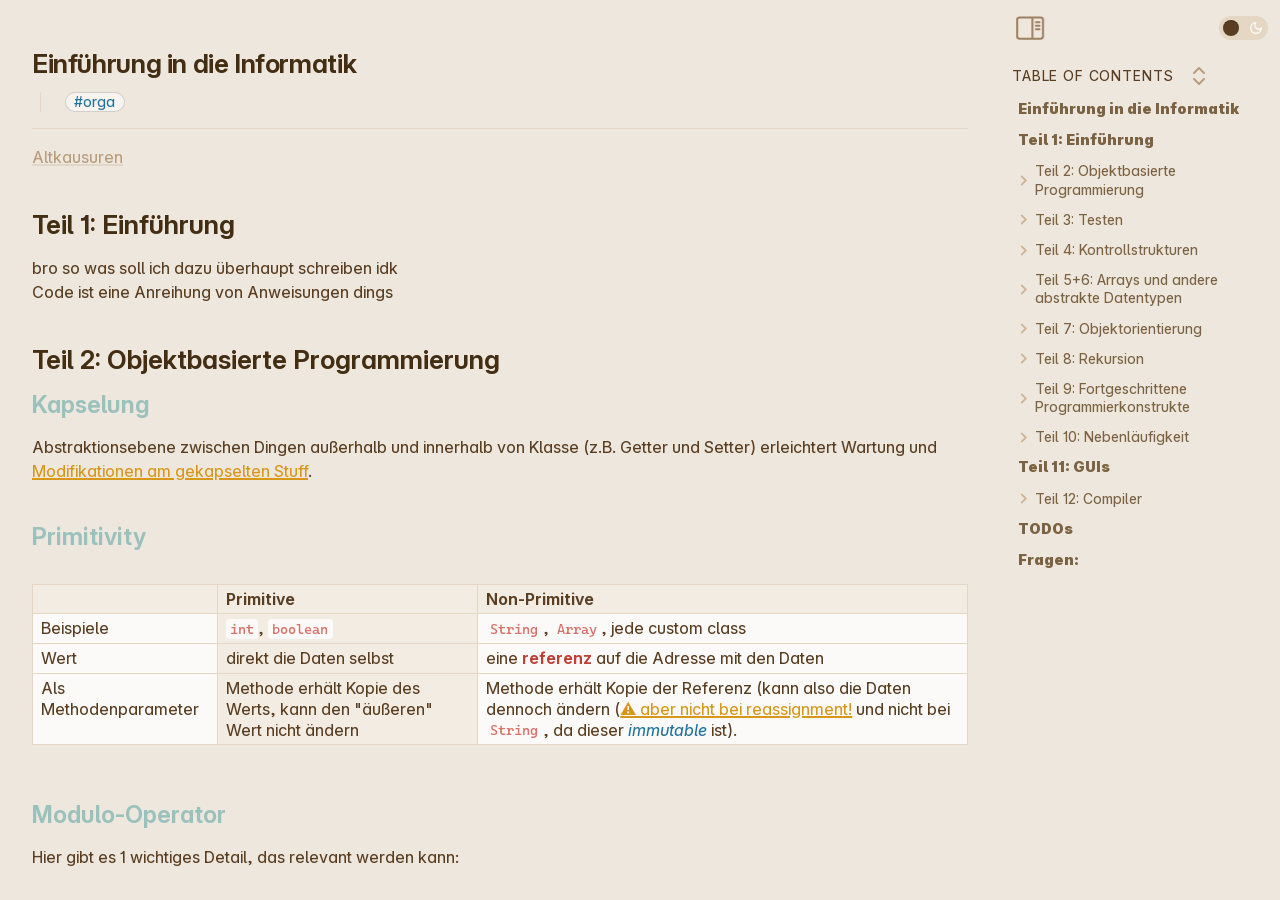
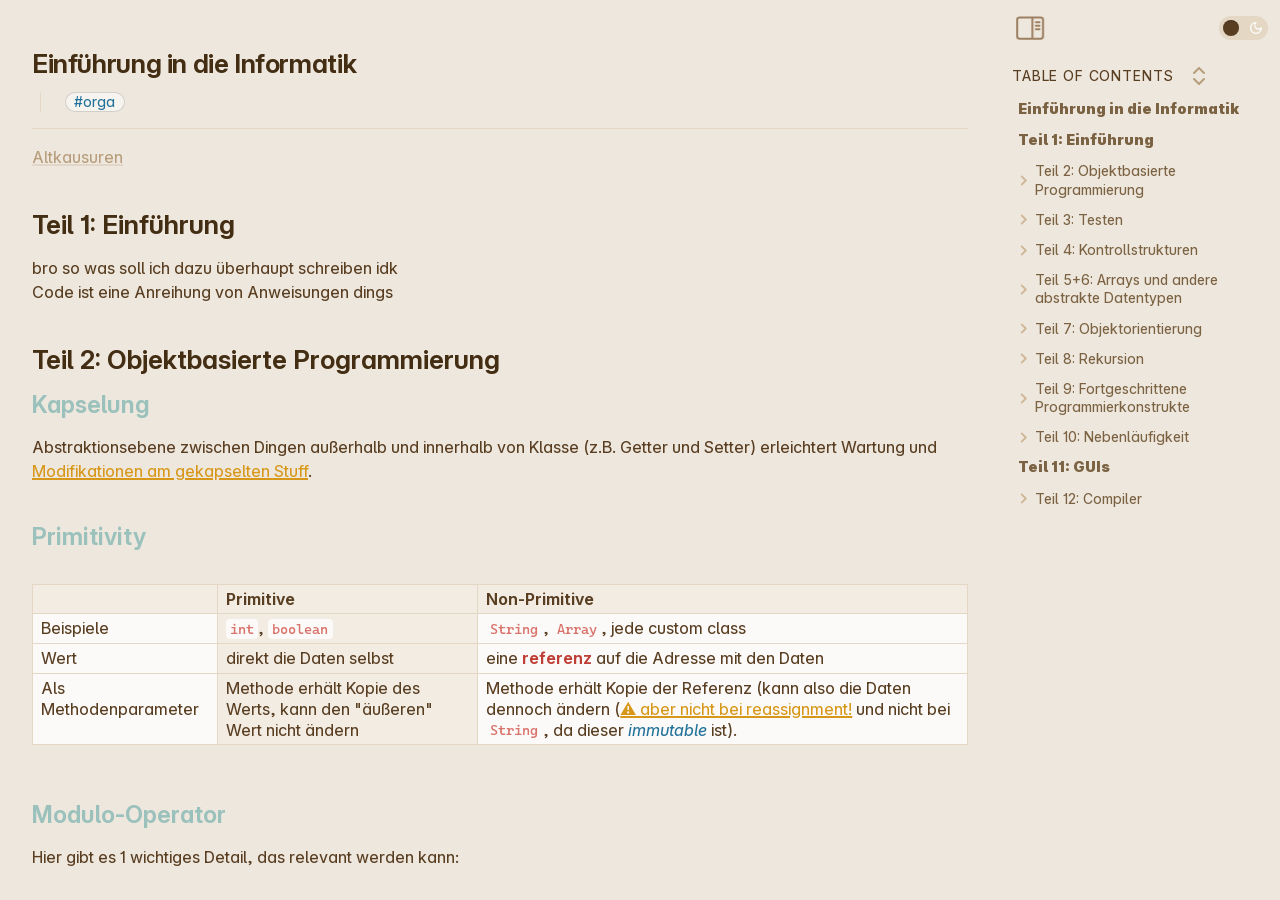
